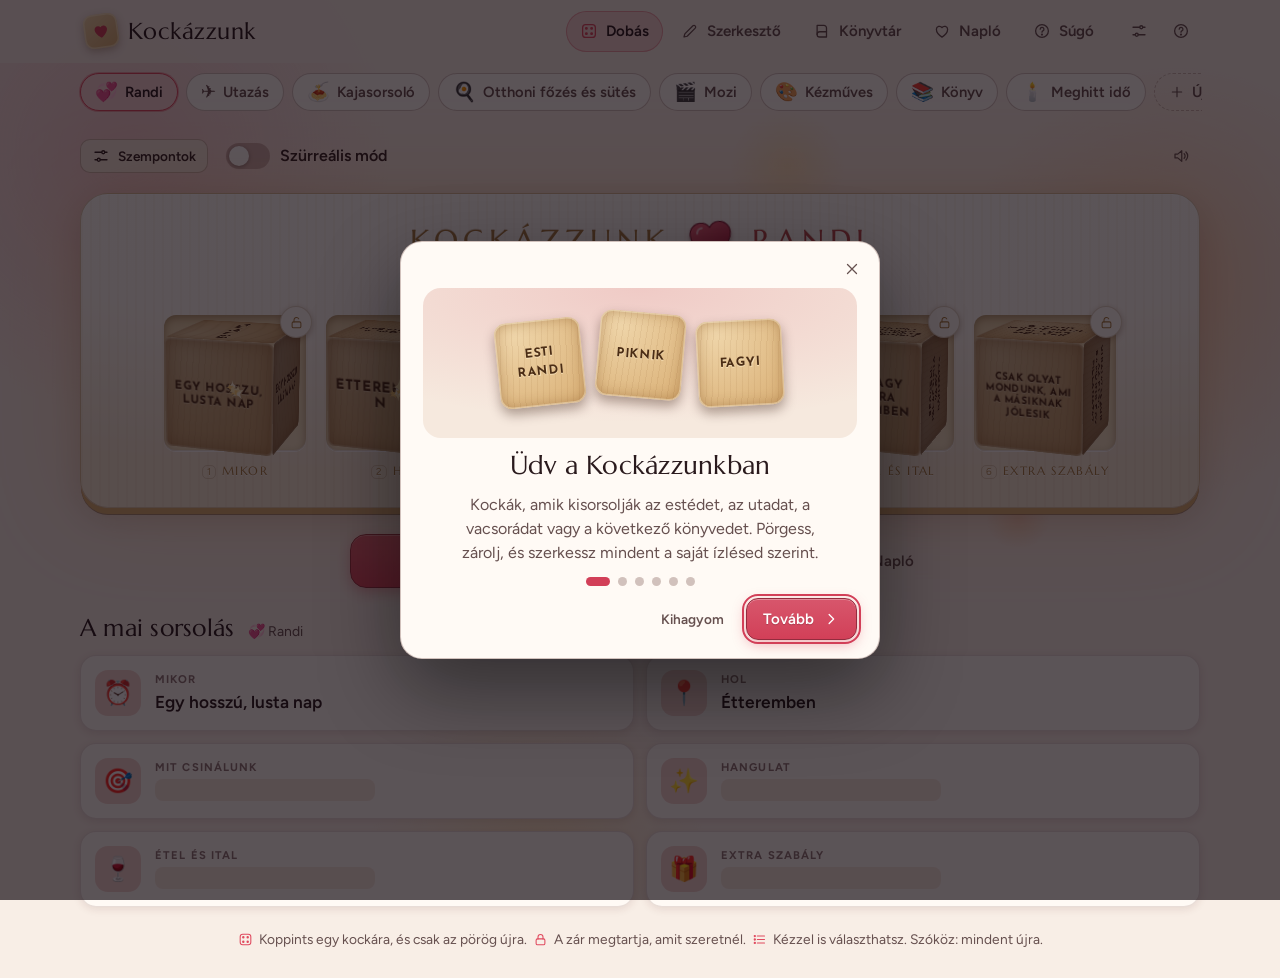
==== index.html @ f48d6354 "GitHub Pages: a gyökér index.html frissítése a v9 buildre Az ufmanitu.github.io/KockaLand/ oldal a g" ====
<!doctype html><html lang="hu"><head><meta charset="utf-8"><meta name="viewport" content="width=device-width,initial-scale=1,viewport-fit=cover"><style>:root{color-scheme:light;box-sizing:border-box;padding-top:env(safe-area-inset-top,0px);padding-bottom:env(safe-area-inset-bottom,0px)}html{scroll-padding-top:env(safe-area-inset-top,0px)}body{margin:0;padding:0;font:14px -apple-system,BlinkMacSystemFont,sans-serif;background:#fff;color:#000}img{max-width:100%}[hidden]:not([hidden=until-found i]){display:none!important}</style></head><body>
<title>Kockázzunk</title>
<meta name="claude:viewport-fit-sides" content="cover">
<link rel="preconnect" href="https://fonts.googleapis.com">
<link rel="preconnect" href="https://fonts.gstatic.com" crossorigin>
<link rel="stylesheet" href="https://fonts.googleapis.com/css2?family=Figtree:wght@400;500;600;700&family=Josefin+Sans:wght@500;600;700&family=Marcellus&display=swap">
<style>
/* Elrendezés: fejléc + fő nézet (közép, max 1120px) + telefonon alsó fül-sáv. Hangulat: gyertyafényes esti asztal, krém fatábla, fa kockák. */
:root {
  --bg: #f8eee6; --bg2: #f1e2d7; --surface: #fffaf5; --surface2: #f6e9de; --raise: #ffffff;
  --line: rgba(90, 45, 40, .14); --line2: rgba(90, 45, 40, .28);
  --fg: #2a1a1d; --fg2: #66504f; --fg3: #8f7776;
  --heart: #d23f58; --on-accent: #ffffff;
  --board: #fffcf6; --board2: #f4e8d4; --boardink: #a67c40; --boardline: rgba(120, 80, 30, .24);
  --wood1: #efd5a9; --wood2: #d8ad72; --woodink: #4b2d15;
  --glow: rgba(255, 176, 96, .30);
  --bokeh1: rgba(255, 170, 120, .34); --bokeh2: rgba(236, 110, 140, .26); --bokeh3: rgba(255, 214, 140, .38);
  --shadow: 0 10px 30px rgba(90, 35, 35, .16); --shadow-s: 0 2px 8px rgba(90, 35, 35, .12);
  --ok: #2c8a58; --warn: #a96d14; --danger: #c52f48;
  --f-ui: 'Figtree', system-ui, -apple-system, 'Segoe UI', Roboto, 'Helvetica Neue', sans-serif;
  --f-display: 'Marcellus', 'Palatino Linotype', 'Book Antiqua', Georgia, serif;
  --f-cube: 'Josefin Sans', 'Trebuchet MS', 'Gill Sans', sans-serif;
  --tc: var(--heart);
  --gut: max(16px, env(safe-area-inset-left, 0px));
}
@media (prefers-color-scheme: dark) {
  :root:not([data-theme="light"]) {
    --bg: #150e14; --bg2: #1d121b; --surface: #251925; --surface2: #2f202e; --raise: #38283a;
    --line: rgba(255, 225, 205, .11); --line2: rgba(255, 225, 205, .24);
    --fg: #f8ede5; --fg2: #cfbab3; --fg3: #927d7c;
    --heart: #ee647c;
    --board: #f4e9d6; --board2: #e6d4b4; --boardink: #9d7238; --boardline: rgba(110, 70, 20, .3);
    --glow: rgba(255, 170, 90, .26);
    --bokeh1: rgba(255, 150, 90, .20); --bokeh2: rgba(220, 70, 120, .22); --bokeh3: rgba(255, 200, 120, .16);
    --shadow: 0 14px 36px rgba(0, 0, 0, .5); --shadow-s: 0 2px 10px rgba(0, 0, 0, .4);
    --ok: #52c488; --warn: #e3a550; --danger: #ff6b82;
    color-scheme: dark;
  }
}
:root[data-theme="dark"] {
  --bg: #150e14; --bg2: #1d121b; --surface: #251925; --surface2: #2f202e; --raise: #38283a;
  --line: rgba(255, 225, 205, .11); --line2: rgba(255, 225, 205, .24);
  --fg: #f8ede5; --fg2: #cfbab3; --fg3: #927d7c;
  --heart: #ee647c;
  --board: #f4e9d6; --board2: #e6d4b4; --boardink: #9d7238; --boardline: rgba(110, 70, 20, .3);
  --glow: rgba(255, 170, 90, .26);
  --bokeh1: rgba(255, 150, 90, .20); --bokeh2: rgba(220, 70, 120, .22); --bokeh3: rgba(255, 200, 120, .16);
  --shadow: 0 14px 36px rgba(0, 0, 0, .5); --shadow-s: 0 2px 10px rgba(0, 0, 0, .4);
  --ok: #52c488; --warn: #e3a550; --danger: #ff6b82;
  color-scheme: dark;
}

* { box-sizing: border-box; }
html { -webkit-text-size-adjust: 100%; scroll-behavior: smooth; }
html.modal-open { overflow: hidden; }
body {
  background: var(--bg); color: var(--fg);
  font: 400 1rem/1.5 var(--f-ui);
  min-height: 100%; overflow-x: hidden;
  -webkit-tap-highlight-color: transparent;
}
body::before { content: ""; position: fixed; inset: 0 0 auto; height: env(safe-area-inset-top, 0px); z-index: 40; background: var(--bg); }
h1, h2, h3, h4 { font-family: var(--f-display); font-weight: 400; margin: 0; line-height: 1.2; text-wrap: balance; letter-spacing: .01em; }
p { margin: 0; }
button { font: inherit; color: inherit; }
a { color: var(--tc); }
:focus-visible { outline: 2px solid var(--tc); outline-offset: 2px; border-radius: 6px; }
.muted { color: var(--fg2); }
.small { font-size: .875rem; }
.sr-only { position: absolute; width: 1px; height: 1px; overflow: hidden; clip: rect(0 0 0 0); white-space: nowrap; }
.ic { display: inline-flex; flex: none; line-height: 0; }

/* ---------- háttér: bokeh gyertyafény (statikus: nincs blur, nincs animáció, egyszer rajzolódik) ---------- */
#bg { position: fixed; inset: 0; z-index: 0; pointer-events: none; overflow: hidden; contain: strict; }
#bg i { position: absolute; border-radius: 50%; }
#bg i:nth-child(1) { width: 44vmax; height: 44vmax; left: -12vmax; top: -10vmax; background: radial-gradient(circle, var(--bokeh2), transparent 66%); }
#bg i:nth-child(2) { width: 36vmax; height: 36vmax; right: -10vmax; top: 4vmax; background: radial-gradient(circle, var(--bokeh1), transparent 66%); }
#bg i:nth-child(3) { width: 28vmax; height: 28vmax; left: 28%; bottom: -10vmax; background: radial-gradient(circle, var(--bokeh3), transparent 66%); }
#bg i:nth-child(4) { width: 7vmax; height: 7vmax; left: 12%; top: 38%; background: radial-gradient(circle, var(--bokeh3), transparent 70%); }
#bg i:nth-child(5) { width: 5vmax; height: 5vmax; right: 18%; top: 54%; background: radial-gradient(circle, var(--bokeh1), transparent 70%); }
#bg i:nth-child(6) { width: 9vmax; height: 9vmax; right: 34%; top: 12%; background: radial-gradient(circle, var(--bokeh3), transparent 70%); }
#bg i:nth-child(7) { width: 6vmax; height: 6vmax; left: 52%; top: 66%; background: radial-gradient(circle, var(--bokeh2), transparent 70%); }
.lite #bg { display: none; }

#app { position: relative; z-index: 1; padding-left: var(--gut); padding-right: max(16px, env(safe-area-inset-right, 0px)); padding-block: 0 28px; min-height: 100vh; }
#app > * { max-width: 1120px; margin-inline: auto; width: 100%; }

/* ---------- fejléc + navigáció ---------- */
#top { position: sticky; top: env(safe-area-inset-top, 0px); z-index: 30; display: flex; align-items: center; gap: 12px; padding-block: 10px; }
#top::before { content: ""; position: absolute; z-index: -1; top: 0; bottom: 0; left: calc(50% - 50vw); right: calc(50% - 50vw); background: color-mix(in srgb, var(--bg) 90%, transparent); border-bottom: 1px solid transparent; }
.brand { display: flex; align-items: center; gap: 10px; text-decoration: none; color: var(--fg); border: 0; background: none; padding: 4px; cursor: pointer; border-radius: 12px; }
.brand-mark { width: 34px; height: 34px; border-radius: 9px; background: linear-gradient(145deg, var(--wood1), var(--wood2)); box-shadow: inset 0 0 0 1.5px rgba(255, 245, 220, .5), 0 3px 8px rgba(80, 40, 10, .3); display: grid; place-items: center; color: var(--heart); transform: rotate(-8deg); transition: transform .3s; }
.brand:hover .brand-mark { transform: rotate(6deg) scale(1.06); }
.brand-name { font-family: var(--f-display); font-size: 1.45rem; letter-spacing: .02em; }
.nav { display: flex; gap: 4px; margin-left: auto; }
.nav a { display: inline-flex; align-items: center; gap: 8px; padding: 9px 14px; border-radius: 999px; text-decoration: none; color: var(--fg2); font-weight: 600; font-size: .94rem; transition: background .2s, color .2s; }
.nav a:hover { background: var(--surface2); color: var(--fg); }
.nav a[aria-current="page"] { background: color-mix(in srgb, var(--tc) 16%, transparent); color: var(--fg); box-shadow: inset 0 0 0 1px color-mix(in srgb, var(--tc) 40%, transparent); }
.nav a[aria-current="page"] .ic { color: var(--tc); }
#top .tools { display: flex; gap: 4px; }
#tabs { display: none; }

@media (max-width: 800px) {
  .nav { display: none; }
  #top { justify-content: space-between; }
  #top .tools { margin-left: auto; }
  #tabs { display: flex; position: fixed; left: 0; right: 0; bottom: 0; z-index: 30; padding: 6px max(8px, env(safe-area-inset-right, 0px)) calc(6px + env(safe-area-inset-bottom, 0px)) max(8px, env(safe-area-inset-left, 0px)); background: color-mix(in srgb, var(--surface) 97%, transparent); border-top: 1px solid var(--line); max-width: none; justify-content: space-around; }
  #tabs a { display: flex; flex-direction: column; align-items: center; gap: 2px; flex: 1; padding: 6px 2px; border-radius: 12px; text-decoration: none; color: var(--fg2); font-size: .7rem; font-weight: 600; min-width: 0; }
  #tabs a[aria-current="page"] { color: var(--fg); background: color-mix(in srgb, var(--tc) 14%, transparent); }
  #tabs a[aria-current="page"] .ic { color: var(--tc); }
  #app { padding-bottom: 96px; }
}
@media (max-width: 420px) { .brand-name { font-size: 1.25rem; } }

/* ---------- gombok ---------- */
.btn { display: inline-flex; align-items: center; justify-content: center; gap: 8px; min-height: 42px; padding: 9px 16px; border-radius: 12px; border: 1px solid var(--line2); background: var(--surface2); color: var(--fg); font-weight: 600; font-size: .94rem; cursor: pointer; transition: transform .15s, box-shadow .2s, background .2s, border-color .2s; text-decoration: none; }
.btn:hover { background: var(--raise); transform: translateY(-1px); box-shadow: var(--shadow-s); }
.btn:active { transform: translateY(0) scale(.98); }
.btn[disabled] { opacity: .45; pointer-events: none; }
.btn.primary { background: linear-gradient(180deg, color-mix(in srgb, var(--tc) 88%, #fff), var(--tc)); border-color: color-mix(in srgb, var(--tc) 70%, #000); color: var(--on-accent); box-shadow: 0 4px 14px color-mix(in srgb, var(--tc) 40%, transparent), inset 0 1px 0 rgba(255, 255, 255, .3); text-shadow: 0 1px 1px rgba(0, 0, 0, .18); }
.btn.primary:hover { box-shadow: 0 6px 20px color-mix(in srgb, var(--tc) 50%, transparent), inset 0 1px 0 rgba(255, 255, 255, .3); background: linear-gradient(180deg, color-mix(in srgb, var(--tc) 80%, #fff), color-mix(in srgb, var(--tc) 92%, #000)); }
.btn.ghost { background: transparent; border-color: transparent; color: var(--fg2); }
.btn.ghost:hover { background: var(--surface2); color: var(--fg); box-shadow: none; }
.btn.danger { color: var(--danger); border-color: color-mix(in srgb, var(--danger) 45%, transparent); background: transparent; }
.btn.danger:hover { background: color-mix(in srgb, var(--danger) 12%, transparent); }
.btn.danger.solid { background: var(--danger); color: #fff; border-color: transparent; }
.btn.sm { min-height: 34px; padding: 5px 11px; font-size: .85rem; border-radius: 10px; }
.btn.lg { min-height: 54px; padding: 12px 30px; font-size: 1.1rem; border-radius: 16px; }
.ibtn { display: inline-grid; place-items: center; width: 38px; height: 38px; flex: none; border-radius: 12px; border: 1px solid transparent; background: transparent; color: var(--fg2); cursor: pointer; transition: background .2s, color .2s, transform .15s; }
.ibtn:hover { background: var(--surface2); color: var(--fg); }
.ibtn:active { transform: scale(.92); }
.ibtn.on { color: var(--tc); background: color-mix(in srgb, var(--tc) 14%, transparent); }
.ibtn.sm { width: 32px; height: 32px; border-radius: 10px; }
.ibtn.danger:hover { color: var(--danger); background: color-mix(in srgb, var(--danger) 12%, transparent); }
.ibtn[disabled] { opacity: .3; pointer-events: none; }

/* ---------- űrlap ---------- */
input[type=text], input[type=search], input[type=number], input[type=url], select, textarea {
  width: 100%; min-height: 42px; padding: 9px 12px; border-radius: 10px; border: 1px solid var(--line2); background: var(--surface); color: var(--fg);
  font: inherit; font-size: .96rem; transition: border-color .2s, box-shadow .2s;
}
textarea { min-height: 90px; resize: vertical; line-height: 1.45; }
input::placeholder, textarea::placeholder { color: var(--fg3); }
input:focus, select:focus, textarea:focus { outline: none; border-color: var(--tc); box-shadow: 0 0 0 3px color-mix(in srgb, var(--tc) 24%, transparent); }
select { appearance: none; background-image: linear-gradient(45deg, transparent 50%, var(--fg2) 50%), linear-gradient(135deg, var(--fg2) 50%, transparent 50%); background-position: calc(100% - 18px) 52%, calc(100% - 13px) 52%; background-size: 5px 5px; background-repeat: no-repeat; padding-right: 34px; }
.field { display: flex; flex-direction: column; gap: 6px; min-width: 0; }
.field > label, .lbl { font-size: .8rem; font-weight: 700; color: var(--fg2); letter-spacing: .04em; text-transform: uppercase; }
.field .hint { font-size: .8rem; color: var(--fg3); }
.fields { display: grid; grid-template-columns: repeat(auto-fit, minmax(190px, 1fr)); gap: 14px; }
.codebox { font-family: ui-monospace, 'SF Mono', Menlo, Consolas, monospace; font-size: .8rem; line-height: 1.5; word-break: break-all; }
input[type=range] { width: 100%; accent-color: var(--tc); min-height: 28px; }
input[type=checkbox], input[type=radio] { accent-color: var(--tc); width: 18px; height: 18px; }

.switch { display: inline-flex; align-items: center; gap: 10px; cursor: pointer; font-weight: 600; user-select: none; }
.switch input { position: absolute; opacity: 0; width: 1px; height: 1px; }
.switch .tr { position: relative; width: 44px; height: 26px; border-radius: 999px; background: var(--line2); transition: background .25s; flex: none; }
.switch .tr::after { content: ""; position: absolute; left: 3px; top: 3px; width: 20px; height: 20px; border-radius: 50%; background: #fff; box-shadow: 0 1px 4px rgba(0, 0, 0, .35); transition: transform .25s cubic-bezier(.3, 1.4, .5, 1); }
.switch input:checked + .tr { background: var(--tc); }
.switch input:checked + .tr::after { transform: translateX(18px); }
.switch input:focus-visible + .tr { outline: 2px solid var(--tc); outline-offset: 2px; }

.chip { display: inline-flex; align-items: center; gap: 7px; min-height: 38px; padding: 6px 14px; border-radius: 999px; border: 1px solid var(--line2); background: var(--surface); color: var(--fg2); font-weight: 600; font-size: .92rem; cursor: pointer; white-space: nowrap; transition: all .2s; }
.chip:hover { color: var(--fg); background: var(--raise); }
.chip.on { background: color-mix(in srgb, var(--tc) 18%, var(--surface)); color: var(--fg); border-color: var(--tc); box-shadow: 0 0 0 1px color-mix(in srgb, var(--tc) 40%, transparent); }
.pill { display: inline-flex; align-items: center; gap: 5px; padding: 2px 9px; border-radius: 999px; font-size: .74rem; font-weight: 700; background: var(--surface2); color: var(--fg2); letter-spacing: .02em; border: 1px solid var(--line); }

.panel { background: var(--surface); border: 1px solid var(--line); border-radius: 18px; padding: 18px; box-shadow: var(--shadow-s); }
.row { display: flex; align-items: center; gap: 10px; }
.row.wrap { flex-wrap: wrap; }
.grow { flex: 1; min-width: 0; }
.spacer { flex: 1; }

/* ---------- modal ---------- */
.modal-back { position: fixed; inset: 0; z-index: 100; display: grid; place-items: center; padding: max(16px, env(safe-area-inset-top, 0px)) var(--gut) max(16px, env(safe-area-inset-bottom, 0px)); background: rgba(14, 5, 12, .68); animation: fadein .18s ease both; }
.modal-back.out { animation: fadeout .17s ease both; }
.modal { width: 100%; max-width: 560px; max-height: min(90vh, 900px); display: flex; flex-direction: column; background: var(--surface); color: var(--fg); border: 1px solid var(--line2); border-radius: 22px; box-shadow: 0 30px 80px rgba(0, 0, 0, .45); animation: popin .24s cubic-bezier(.2, 1.1, .4, 1) both; overflow: hidden; }
.modal.small { max-width: 420px; }
.modal.wide { max-width: 860px; }
.modal-back.out .modal { animation: popout .17s ease both; }
.modal-head { display: flex; align-items: center; gap: 10px; padding: 16px 16px 6px 22px; }
.modal-head h2 { flex: 1; font-size: 1.4rem; }
.modal-body { padding: 8px 22px 18px; overflow: auto; display: flex; flex-direction: column; gap: 14px; overscroll-behavior: contain; }
.modal-foot { display: flex; justify-content: flex-end; flex-wrap: wrap; gap: 10px; padding: 12px 22px 16px; border-top: 1px solid var(--line); background: var(--surface); }
.ask-text { color: var(--fg2); }
@keyframes fadein { from { opacity: 0; } }
@keyframes fadeout { to { opacity: 0; } }
@keyframes popin { from { opacity: 0; transform: translateY(14px) scale(.96); } }
@keyframes popout { to { opacity: 0; transform: translateY(8px) scale(.97); } }
@media (max-width: 560px) {
  .modal-back { place-items: end center; padding: 0; }
  .modal, .modal.small, .modal.wide { max-width: none; border-radius: 22px 22px 0 0; max-height: 92vh; padding-bottom: env(safe-area-inset-bottom, 0px); animation-name: sheetin; }
  .modal-back.out .modal { animation-name: sheetout; }
  .modal-head h2 { font-size: 1.25rem; }
}
@keyframes sheetin { from { transform: translateY(40px); opacity: 0; } }
@keyframes sheetout { to { transform: translateY(30px); opacity: 0; } }

/* ---------- toast ---------- */
#toasts { position: fixed; left: 50%; bottom: calc(24px + env(safe-area-inset-bottom, 0px)); transform: translateX(-50%); z-index: 120; display: flex; flex-direction: column; align-items: center; gap: 8px; width: min(92vw, 460px); pointer-events: none; }
.toast { background: var(--fg); color: var(--bg); padding: 10px 18px; border-radius: 14px; font-weight: 600; font-size: .92rem; box-shadow: var(--shadow); animation: toastin .3s cubic-bezier(.2, 1.2, .4, 1) both; text-align: center; }
.toast.out { animation: toastout .25s ease both; }
@keyframes toastin { from { opacity: 0; transform: translateY(14px) scale(.95); } }
@keyframes toastout { to { opacity: 0; transform: translateY(8px); } }
@media (max-width: 800px) { #toasts { bottom: calc(84px + env(safe-area-inset-bottom, 0px)); } }

#fx { position: fixed; inset: 0; width: 100%; height: 100%; z-index: 90; pointer-events: none; }

/* ---------- nézetváltás ---------- */
.view-in { animation: viewin .4s cubic-bezier(.2, .9, .3, 1) both; }
@keyframes viewin { from { opacity: 0; transform: translateY(12px); } }
.page-title { display: flex; flex-wrap: wrap; align-items: end; gap: 6px 16px; margin: 10px 0 18px; }
.page-title h1 { font-size: clamp(1.7rem, 4.5vw, 2.4rem); }
.page-title p { color: var(--fg2); max-width: 60ch; }

@media (prefers-reduced-motion: reduce) {
  *, *::before, *::after { animation-duration: .001ms !important; animation-iteration-count: 1 !important; transition-duration: .001ms !important; scroll-behavior: auto !important; }
}
.no-motion *, .no-motion *::before, .no-motion *::after { animation-duration: .001ms !important; animation-iteration-count: 1 !important; transition-duration: .001ms !important; }
/* Kímélő mód: gyengébb gépen is sima. Nincs háttér-izzás, nincs belépő animáció, nincsenek nagy árnyékok. */
.lite .view-in, .lite .slot, .lite .rrow, .lite .toast { animation: none !important; }
.lite .board { box-shadow: 0 1px 0 rgba(255, 255, 255, .9) inset, 0 6px 0 -1px var(--wood2); }
.lite .btn, .lite .chip, .lite .ibtn { transition: none; }
.lite .btn:hover { transform: none; box-shadow: none; }
.lite .modal { box-shadow: none; }


/* ===== Dobás nézet ===== */
.play { display: flex; flex-direction: column; gap: 18px; padding-top: 6px; }

.themebar { display: flex; gap: 8px; overflow-x: auto; padding: 4px 2px 8px; margin-inline: -2px; scrollbar-width: none; -webkit-overflow-scrolling: touch; }
.themebar::-webkit-scrollbar { display: none; }
.theme-chip .ce { font-size: 1.15rem; line-height: 1; }
.theme-chip.on { background: color-mix(in srgb, var(--tc) 22%, var(--surface)); border-color: var(--tc); }
.add-chip { border-style: dashed; background: transparent; }

.toolbar { display: flex; flex-wrap: wrap; align-items: center; gap: 10px 18px; }
.chaos { display: flex; align-items: center; gap: 10px; width: 180px; animation: fadein .3s both; }
.chaos[hidden] { display: none; }

/* ---------- a tábla ---------- */
.board {
  --s: clamp(100px, 10.5vw, 124px); --c: calc(var(--s) * .86);
  position: relative; padding: 24px 16px 28px; border-radius: 28px;
  background: radial-gradient(120% 90% at 50% 0%, #fffdf8, var(--board) 52%, var(--board2));
  border: 1px solid rgba(160, 110, 50, .38);
  box-shadow: 0 1px 0 rgba(255, 255, 255, .95) inset, 0 7px 0 -1px var(--wood2), 0 8px 0 -1px rgba(90, 50, 10, .45), var(--shadow), 0 0 90px var(--glow);
  margin-bottom: 8px;
}
.board::after { content: ""; position: absolute; inset: 0; border-radius: inherit; pointer-events: none; background: repeating-linear-gradient(90deg, rgba(150, 100, 40, .035) 0 2px, transparent 2px 9px); }
.board-title { display: flex; align-items: center; justify-content: center; flex-wrap: wrap; gap: 4px 16px; text-align: center; font-family: var(--f-display); text-transform: uppercase; letter-spacing: .2em; font-size: clamp(1.05rem, 3.6vw, 1.85rem); color: var(--boardink); text-shadow: 0 1px 0 rgba(255, 255, 255, .85), 0 -1px 0 rgba(120, 80, 30, .25); }
.bt-theme { color: color-mix(in srgb, var(--tc) 68%, #6a4a20); }
.board-desc { text-align: center; margin: 8px auto 4px; max-width: 56ch; font-size: .88rem; letter-spacing: .03em; color: var(--boardink); text-shadow: 0 1px 0 rgba(255, 255, 255, .7); }
.heart-piece { border: 0; background: none; padding: 2px; cursor: pointer; filter: drop-shadow(0 3px 2px rgba(80, 20, 20, .4)); transform: rotate(-6deg); transition: transform .25s cubic-bezier(.3, 1.6, .5, 1); line-height: 0; }
.heart-piece:hover { transform: rotate(5deg) scale(1.14); }

.slots { display: flex; flex-wrap: wrap; justify-content: center; gap: 26px 12px; margin-top: 22px; position: relative; z-index: 1; }
.slot { position: relative; width: calc(var(--s) + 26px); display: flex; flex-direction: column; align-items: center; gap: 12px; animation: slotin .55s cubic-bezier(.2, 1.2, .4, 1) both; animation-delay: calc(var(--i) * 55ms); }
@keyframes slotin { from { opacity: 0; transform: translateY(-28px) scale(.9); } }

.stage { position: relative; width: calc(var(--s) + 18px); height: calc(var(--s) + 12px); display: grid; place-items: center; perspective: 760px; cursor: pointer; border-radius: 12px; -webkit-user-select: none; user-select: none; }
.stage::before { content: ""; position: absolute; inset: 0; border-radius: 12px; background: linear-gradient(160deg, #e6d1a8, #f3e5c6); box-shadow: inset 0 3px 9px rgba(90, 55, 15, .42), inset 0 -1px 0 rgba(255, 255, 255, .75), 0 1px 0 rgba(255, 255, 255, .85); transition: box-shadow .3s; }
.slot.locked .stage::before { box-shadow: inset 0 3px 9px rgba(90, 55, 15, .42), 0 0 0 2px #e0a62f, 0 0 24px rgba(255, 186, 60, .65); }
.cshadow { position: absolute; left: 12%; bottom: 7px; width: 76%; height: 14px; background: radial-gradient(ellipse at center, rgba(60, 30, 5, .6), transparent 70%); opacity: .6; pointer-events: none; }
.toss { position: relative; width: var(--c); height: var(--c); transform-style: preserve-3d; transition: transform .22s; }
.stage:hover .toss { transform: translateY(-3px); }
.stage:active .toss { transform: translateY(1px) scale(.97); }
.tilt { width: 100%; height: 100%; transform-style: preserve-3d; transform: rotateX(-14deg) rotateY(-18deg); }
.cube { position: relative; width: 100%; height: 100%; transform-style: preserve-3d; transform: rotateX(0deg) rotateY(0deg); will-change: transform; }
.face { position: absolute; inset: 0; display: grid; place-items: center; padding: calc(var(--c) * .08); border-radius: calc(var(--c) * .06); backface-visibility: hidden; -webkit-backface-visibility: hidden;
  background: repeating-linear-gradient(94deg, rgba(120, 70, 20, .08) 0 1px, transparent 1px 6px), radial-gradient(120% 120% at 25% 15%, var(--wood1), var(--wood2));
  box-shadow: inset 0 0 0 1.5px rgba(255, 246, 220, .4), inset 0 0 calc(var(--c) * .16) rgba(110, 60, 15, .38); }
.face::after { content: ""; position: absolute; inset: 0; border-radius: inherit; background: #2a1406; opacity: var(--dk, 0); transition: opacity var(--dur, 0ms) ease-out; pointer-events: none; }
.fc0 { transform: translateZ(calc(var(--c) / 2)); }
.fc1 { transform: rotateY(180deg) translateZ(calc(var(--c) / 2)); }
.fc2 { transform: rotateY(90deg) translateZ(calc(var(--c) / 2)); }
.fc3 { transform: rotateY(-90deg) translateZ(calc(var(--c) / 2)); }
.fc4 { transform: rotateX(90deg) translateZ(calc(var(--c) / 2)); }
.fc5 { transform: rotateX(-90deg) translateZ(calc(var(--c) / 2)); }
.ft { display: -webkit-box; -webkit-box-orient: vertical; -webkit-line-clamp: 6; overflow: hidden; max-width: 100%; text-align: center; font-family: var(--f-cube); font-weight: 700; text-transform: uppercase; letter-spacing: .045em; line-height: 1.16; color: var(--woodink); text-shadow: 0 1px 0 rgba(255, 238, 205, .65), 0 -1px 0 rgba(70, 35, 10, .2); overflow-wrap: anywhere; hyphens: auto; -webkit-hyphens: auto; }
.f1 { font-size: max(12.5px, calc(var(--c) * .15)); }
.f2 { font-size: max(10.5px, calc(var(--c) * .125)); }
.f3 { font-size: max(9px, calc(var(--c) * .106)); }
.f4 { font-size: max(8.2px, calc(var(--c) * .092)); }
.f5 { font-size: max(7.6px, calc(var(--c) * .082)); letter-spacing: .02em; }

.lockbtn { position: absolute; top: -9px; right: -2px; width: 32px; height: 32px; border-radius: 50%; display: grid; place-items: center; cursor: pointer; border: 1px solid var(--boardline); background: var(--board); color: var(--boardink); box-shadow: 0 2px 6px rgba(80, 40, 10, .3); transition: background .2s, color .2s, transform .2s; z-index: 3; }
.lockbtn::after { content: ""; position: absolute; inset: -6px; }
.lockbtn:hover { transform: scale(1.1); color: var(--woodink); }
.slot.locked .lockbtn { background: #e0a62f; color: #3d2208; border-color: #b9821a; box-shadow: 0 0 14px rgba(255, 186, 60, .8), 0 2px 6px rgba(80, 40, 10, .3); }
.sflag { position: absolute; top: -9px; left: -2px; width: 26px; height: 26px; border-radius: 50%; display: grid; place-items: center; z-index: 3; box-shadow: 0 2px 6px rgba(80, 40, 10, .3); animation: popin .3s both; }
.sflag[hidden] { display: none; }
.sflag.s { background: #8d5fd6; color: #fff; }
.sflag.c { background: #e8a23c; color: #3d2208; }
.slot-label { display: flex; align-items: baseline; justify-content: center; gap: 6px; max-width: 100%; text-align: center; font-family: var(--f-display); text-transform: uppercase; letter-spacing: .11em; font-size: .78rem; line-height: 1.25; color: var(--boardink); text-shadow: 0 1px 0 rgba(255, 255, 255, .8); }
.slot-label .num { flex: none; font-family: var(--f-ui); font-size: .62rem; letter-spacing: 0; padding: 0 4px; border: 1px solid var(--boardline); border-radius: 5px; opacity: .8; }
.empty-board { display: flex; flex-direction: column; align-items: center; gap: 12px; padding: 28px 12px; color: var(--boardink); text-align: center; }

/* ---------- gombsor + eredmények ---------- */
.rollbar { display: flex; flex-wrap: wrap; align-items: center; justify-content: center; gap: 14px 18px; }
.rollbar-sec { display: flex; flex-wrap: wrap; justify-content: center; gap: 8px; }
.roll-btn { min-width: 210px; }
.roll-btn .ic svg { transition: transform .5s cubic-bezier(.3, 1.4, .5, 1); }
.roll-btn:hover .ic svg { transform: rotate(180deg); }
.btn.faved { color: var(--tc); border-color: var(--tc); background: color-mix(in srgb, var(--tc) 14%, var(--surface2)); }
.btn.faved .ic svg { fill: currentColor; }

.result-head { display: flex; align-items: baseline; flex-wrap: wrap; gap: 4px 14px; margin: 8px 0 12px; }
.result-head h2 { font-size: 1.5rem; }
.rows { display: grid; grid-template-columns: repeat(auto-fill, minmax(min(100%, 420px), 1fr)); gap: 12px; }
.rrow { position: relative; display: grid; grid-template-columns: 46px minmax(0, 1fr) auto; gap: 4px 14px; align-items: start; padding: 14px; background: var(--surface); border: 1px solid var(--line); border-radius: 16px; box-shadow: var(--shadow-s); animation: rowin .5s cubic-bezier(.2, 1, .3, 1) both; animation-delay: calc(var(--i) * 45ms); transition: border-color .3s, box-shadow .3s; }
@keyframes rowin { from { opacity: 0; transform: translateY(12px); } }
.rrow.locked { border-color: color-mix(in srgb, #e0a62f 70%, transparent); box-shadow: var(--shadow-s), 0 0 0 1px color-mix(in srgb, #e0a62f 40%, transparent); }
.rrow.pop { animation: rpop .5s cubic-bezier(.2, 1.3, .4, 1); }
.rrow.pop::after { content: ""; position: absolute; inset: 0; border-radius: inherit; border: 2px solid var(--tc); pointer-events: none; animation: ring .6s ease-out both; }
@keyframes rpop { 0% { transform: scale(.97); } 55% { transform: scale(1.012); } 100% { transform: scale(1); } }
@keyframes ring { from { opacity: .75; transform: scale(1); } to { opacity: 0; transform: scale(1.03, 1.1); } }
.ricon { width: 46px; height: 46px; display: grid; place-items: center; font-size: 1.5rem; border-radius: 13px; background: color-mix(in srgb, var(--tc) 13%, var(--surface2)); }
.rmain { min-width: 0; display: flex; flex-direction: column; gap: 3px; padding-top: 1px; }
.rlabel { font-size: .7rem; font-weight: 700; letter-spacing: .1em; text-transform: uppercase; color: var(--fg3); }
.rtext { font-size: 1.08rem; font-weight: 600; line-height: 1.3; overflow-wrap: anywhere; min-height: 1.3em; }
.rmeta { display: flex; flex-wrap: wrap; align-items: center; gap: 6px 10px; font-size: .86rem; }
.rmeta:empty, .rflags:empty { display: none; }
.rflags { display: flex; flex-wrap: wrap; gap: 6px; margin-top: 2px; }
.flag { display: inline-flex; align-items: center; gap: 4px; padding: 2px 9px 2px 7px; border-radius: 999px; font-size: .74rem; font-weight: 700; }
.flag.s { background: color-mix(in srgb, #9b6bdb 20%, transparent); color: color-mix(in srgb, #8d5fd6 80%, var(--fg)); }
.flag.c { background: color-mix(in srgb, var(--warn) 18%, transparent); color: var(--warn); }
.ractions { display: flex; gap: 2px; margin: -4px -6px 0 0; }
@media (hover: hover) {
  .ractions .ibtn:not(.on) { opacity: 0; transition: opacity .2s; }
  .rrow:hover .ractions .ibtn, .rrow:focus-within .ractions .ibtn { opacity: 1; }
}
.rrow.rolling .rtext { width: min(72%, 220px); border-radius: 8px; color: transparent; background: var(--surface2); animation: skel .8s ease-in-out infinite alternate; }
@keyframes skel { from { opacity: .35; } to { opacity: 1; } }
.hint { display: flex; flex-wrap: wrap; justify-content: center; align-items: center; gap: 4px 6px; text-align: center; color: var(--fg2); font-size: .86rem; margin-top: 4px; }
.hint .ic { color: var(--tc); }

.picklist { display: flex; flex-direction: column; gap: 6px; }
.pickitem { display: flex; align-items: center; gap: 10px; width: 100%; text-align: left; padding: 11px 14px; border-radius: 12px; border: 1px solid var(--line); background: var(--surface2); cursor: pointer; font-weight: 500; transition: background .15s, border-color .15s; }
.pickitem:hover { background: var(--raise); border-color: var(--line2); }
.pickitem.cur { border-color: var(--tc); background: color-mix(in srgb, var(--tc) 14%, var(--surface2)); }
.pickitem .pt { flex: 1; min-width: 0; overflow-wrap: anywhere; }
.aspects { display: flex; flex-direction: column; gap: 8px; }
.asp { display: flex; width: 100%; padding: 10px 14px; border: 1px solid var(--line); border-radius: 12px; background: var(--surface2); }
.asp .asp-n { flex: 1; min-width: 0; }
.asp .ae { font-size: 1.15rem; }
.asp.dim { opacity: .55; }

@media (max-width: 800px) {
  .toolbar { gap: 8px 12px; }
  .toolbar .hide-sm { display: none; }
  .board { --s: clamp(76px, 20.5vw, 120px); padding: 20px 12px 24px; border-radius: 24px; }
  .slot { width: calc(var(--s) + 20px); }
  .stage { width: calc(var(--s) + 14px); height: calc(var(--s) + 8px); }
  .slots { gap: 22px 8px; }
  .slot-label { font-size: .68rem; letter-spacing: .08em; }
  .roll-btn { width: 100%; }
  .rrow { grid-template-columns: 42px minmax(0, 1fr) auto; padding: 12px; gap: 4px 12px; }
  .ricon { width: 42px; height: 42px; }
}


/* ===== Szerkesztő ===== */
.editor-grid { display: grid; grid-template-columns: 250px minmax(0, 1fr); gap: 22px; align-items: start; }
.ed-side { position: sticky; top: 78px; display: flex; flex-direction: column; gap: 8px; max-height: calc(100vh - 100px); overflow-y: auto; padding: 2px; }
.ed-theme { display: flex; align-items: center; gap: 12px; width: 100%; text-align: left; padding: 10px 12px; border-radius: 14px; border: 1px solid var(--line); background: var(--surface); cursor: pointer; transition: background .2s, border-color .2s, transform .15s; }
.ed-theme:hover { background: var(--raise); transform: translateX(2px); }
.ed-theme.on { border-color: var(--tc); background: color-mix(in srgb, var(--tc) 14%, var(--surface)); box-shadow: 0 0 0 1px color-mix(in srgb, var(--tc) 35%, transparent); }
.et-e { font-size: 1.5rem; line-height: 1; }
.et-t { display: flex; flex-direction: column; min-width: 0; }
.et-t b { font-weight: 700; overflow: hidden; text-overflow: ellipsis; white-space: nowrap; }
.et-t small { color: var(--fg3); font-size: .76rem; }
.side-new, .side-imp { justify-content: flex-start; }
.ed-main { display: flex; flex-direction: column; gap: 16px; min-width: 0; }

.theme-card { display: flex; flex-direction: column; gap: 14px; }
.tc-top { display: flex; align-items: end; gap: 14px; }
.icon-pick { width: 42px; height: 42px; flex: none; display: grid; place-items: center; font-size: 1.35rem; border-radius: 12px; border: 1px solid var(--line2); background: var(--surface2); cursor: pointer; transition: transform .15s, background .2s; line-height: 1; }
.icon-pick:hover { background: var(--raise); transform: scale(1.06); }
.icon-pick.big { width: 52px; height: 52px; font-size: 1.7rem; border-radius: 14px; }
.swatches { display: flex; flex-wrap: wrap; gap: 8px; align-items: center; }
.swatch { width: 30px; height: 30px; border-radius: 50%; border: 2px solid transparent; cursor: pointer; box-shadow: inset 0 0 0 2px rgba(255, 255, 255, .35), 0 1px 3px rgba(0, 0, 0, .3); transition: transform .15s; padding: 0; }
.swatch:hover { transform: scale(1.12); }
.swatch.on { border-color: var(--fg); transform: scale(1.1); }
.swatch-custom { width: 34px; height: 34px; padding: 0; border: 0; border-radius: 50%; background: none; cursor: pointer; min-height: 0; }
.tc-actions { display: flex; flex-wrap: wrap; align-items: center; gap: 8px; padding-top: 4px; border-top: 1px solid var(--line); margin-top: 2px; padding-top: 14px; }
.ibtn.off { opacity: .28; pointer-events: none; }

.ed-dice-head { display: flex; flex-wrap: wrap; align-items: baseline; gap: 6px 14px; margin-top: 6px; }
.ed-dice-head h2 { font-size: 1.5rem; }
.ed-dice-head .btn { align-self: center; }
.die-list { display: flex; flex-direction: column; gap: 12px; }
.die-card { padding: 12px 14px; display: flex; flex-direction: column; gap: 10px; transition: opacity .2s, border-color .2s; }
.die-card.open { border-color: color-mix(in srgb, var(--tc) 45%, var(--line)); }
.die-card.off { opacity: .6; }
.die-head { display: flex; align-items: center; gap: 8px; }
.die-head .dn { min-width: 0; }
.die-head input[type=text] { font-weight: 600; background: transparent; border-color: transparent; }
.die-head input[type=text]:hover { border-color: var(--line2); }
.die-head input[type=text]:focus { background: var(--surface); }
.cnt { min-width: 34px; justify-content: center; }
.switch.mini { gap: 0; }
.ibtn.tog.on { color: var(--tc); }
.die-peek { display: flex; flex-wrap: wrap; gap: 6px; text-align: left; background: none; border: 0; padding: 0 2px; cursor: pointer; }
.peek-o { padding: 3px 10px; border-radius: 999px; background: var(--surface2); font-size: .82rem; color: var(--fg2); max-width: 100%; overflow: hidden; text-overflow: ellipsis; white-space: nowrap; border: 1px solid var(--line); }
.peek-o.s { border-style: dashed; }
.peek-more { padding: 3px 4px; font-size: .82rem; color: var(--tc); font-weight: 600; }
.die-body { display: flex; flex-direction: column; gap: 12px; animation: fadein .25s both; }
.opts { display: flex; flex-direction: column; gap: 6px; max-height: 62vh; overflow-y: auto; padding: 2px 4px 2px 2px; margin-right: -4px; overscroll-behavior: contain; }
.orow { display: flex; flex-direction: column; gap: 8px; border-radius: 12px; }
.orow[hidden] { display: none; }
.orow.adv { background: var(--surface2); padding: 8px; border: 1px solid var(--line); }
.orow-main { display: flex; align-items: center; gap: 4px; }
.orow-main input { flex: 1; min-width: 0; min-height: 40px; }
.tagbtn { position: relative; }
.badge { position: absolute; top: 0; right: 0; min-width: 16px; height: 16px; padding: 0 4px; border-radius: 8px; background: var(--tc); color: #fff; font-size: .65rem; font-weight: 700; display: grid; place-items: center; line-height: 1; }
.adv-panel { display: flex; flex-direction: column; gap: 12px; animation: fadein .2s both; }
.adv-grid { display: grid; grid-template-columns: repeat(auto-fit, minmax(230px, 1fr)); gap: 12px; }
.tagpick { display: flex; flex-wrap: wrap; gap: 6px; align-items: center; }
.tagchip { padding: 3px 10px; border-radius: 999px; border: 1px solid var(--line2); background: var(--surface); color: var(--fg2); font-size: .8rem; cursor: pointer; }
.tagchip:hover { color: var(--fg); border-color: var(--tc); }
.addrow { display: flex; gap: 8px; }
.die-tools { display: flex; flex-wrap: wrap; align-items: center; gap: 8px 10px; }
.empty-note { padding: 8px 4px; }
.role-field { max-width: 420px; }
.bulk { min-height: 46vh; word-break: normal; }

.emoji-grid { display: grid; grid-template-columns: repeat(auto-fill, minmax(44px, 1fr)); gap: 6px; }
.emoji-btn { aspect-ratio: 1; font-size: 1.5rem; border-radius: 12px; border: 1px solid var(--line); background: var(--surface2); cursor: pointer; transition: transform .15s, background .2s; line-height: 1; }
.emoji-btn:hover { transform: scale(1.12); background: var(--raise); }
.nt-tabs { display: flex; flex-wrap: wrap; gap: 8px; }
.nt-pane, .nt-common { display: flex; flex-direction: column; gap: 14px; }
.toast.act { display: flex; align-items: center; gap: 14px; text-align: left; }
.toast-btn { background: none; border: 0; color: var(--bg); font-weight: 800; text-decoration: underline; cursor: pointer; padding: 4px; }

@media (max-width: 800px) {
  .editor-grid { grid-template-columns: minmax(0, 1fr); gap: 14px; }
  .ed-side { position: static; flex-direction: row; overflow-x: auto; max-height: none; padding-bottom: 6px; scrollbar-width: none; }
  .ed-side::-webkit-scrollbar { display: none; }
  .ed-theme { width: auto; flex: none; padding: 8px 12px; }
  .et-t small { display: none; }
  .side-new, .side-imp { flex: none; }
  .die-head { flex-wrap: wrap; }
  .die-head .dn { flex-basis: calc(100% - 110px); }
}


/* ===== Könyvespolc ===== */
.shelf-body { display: flex; flex-direction: column; gap: 16px; }
.shelf-stats { display: grid; grid-template-columns: repeat(auto-fit, minmax(120px, 1fr)); gap: 10px; }
.stat { display: flex; flex-direction: column; gap: 2px; padding: 12px 16px; border-radius: 16px; background: var(--surface); border: 1px solid var(--line); }
.stat b { font-family: var(--f-display); font-size: 1.9rem; font-weight: 400; line-height: 1.1; font-variant-numeric: tabular-nums; }
.stat span { color: var(--fg2); font-size: .82rem; }
.banner { display: flex; flex-wrap: wrap; align-items: center; gap: 10px 14px; padding: 12px 16px; background: color-mix(in srgb, var(--tc) 9%, var(--surface)); }
.banner .grow { flex: 1 1 260px; }
.shelf-tools { display: flex; flex-direction: column; gap: 10px; }
.shelf-tools select { width: auto; min-width: 150px; }
.search-wrap { min-width: 200px; }
.book-list { display: grid; grid-template-columns: repeat(auto-fill, minmax(min(100%, 330px), 1fr)); gap: 12px; }
.book { --hue: 20; display: grid; grid-template-columns: 10px minmax(0, 1fr) auto; gap: 14px; padding: 14px 14px 14px 0; background: var(--surface); border: 1px solid var(--line); border-radius: 14px; box-shadow: var(--shadow-s); overflow: hidden; animation: rowin .4s both; transition: transform .2s, box-shadow .2s; }
.book:hover { transform: translateY(-2px); box-shadow: var(--shadow); }
.spine { background: linear-gradient(180deg, hsl(var(--hue) 50% 52%), hsl(calc(var(--hue) + 20) 55% 38%)); border-radius: 0 3px 3px 0; box-shadow: inset -2px 0 3px rgba(0, 0, 0, .18); }
.bk-main { min-width: 0; display: flex; flex-direction: column; gap: 4px; }
.bk-main h3 { font-family: var(--f-ui); font-weight: 700; font-size: 1.02rem; line-height: 1.3; overflow-wrap: anywhere; }
.bk-author { color: var(--fg2); font-size: .9rem; }
.bk-tags { display: flex; flex-wrap: wrap; align-items: center; gap: 5px; margin-top: 2px; }
.pill.mood { background: color-mix(in srgb, var(--tc) 12%, var(--surface2)); }
.bk-pages { color: var(--fg3); font-size: .78rem; }
.bk-note { font-size: .84rem; color: var(--fg2); font-style: italic; margin-top: 2px; }
.bk-side { display: flex; flex-direction: column; align-items: flex-end; justify-content: space-between; gap: 8px; }
.st { padding: 3px 11px; border-radius: 999px; font-size: .74rem; font-weight: 700; border: 1px solid var(--line2); background: var(--surface2); cursor: pointer; color: var(--fg2); transition: transform .15s; }
.st:hover { transform: scale(1.06); }
.st-olvasom { background: color-mix(in srgb, var(--warn) 20%, transparent); color: var(--warn); border-color: color-mix(in srgb, var(--warn) 50%, transparent); }
.st-elolvastam { background: color-mix(in srgb, var(--ok) 18%, transparent); color: var(--ok); border-color: color-mix(in srgb, var(--ok) 45%, transparent); }
.empty-shelf { display: flex; flex-direction: column; align-items: center; gap: 10px; text-align: center; padding: 38px 20px; }
.empty-shelf .big { font-size: 3rem; line-height: 1; }
.more-wrap { display: flex; justify-content: center; }
.imp-preview { display: flex; flex-direction: column; gap: 8px; padding: 12px; border-radius: 12px; background: var(--surface2); border: 1px solid var(--line); min-height: 64px; }
.tbl-wrap { overflow-x: auto; }
.imp-table { width: 100%; border-collapse: collapse; font-size: .84rem; }
.imp-table th { text-align: left; font-size: .72rem; letter-spacing: .06em; text-transform: uppercase; color: var(--fg3); padding: 4px 10px 6px 0; }
.imp-table td { padding: 5px 10px 5px 0; border-top: 1px solid var(--line); white-space: nowrap; max-width: 260px; overflow: hidden; text-overflow: ellipsis; }
.imp-table tr.dup td { opacity: .45; text-decoration: line-through; }
.flag.wide { align-self: flex-start; border-radius: 10px; padding: 6px 10px; }
.switch.radio { font-weight: 500; }
.switch.radio input { position: static; opacity: 1; width: 18px; height: 18px; }
@media (max-width: 560px) {
  .book { grid-template-columns: 8px minmax(0, 1fr); }
  .bk-side { grid-column: 2; flex-direction: row; align-items: center; justify-content: space-between; }
  .shelf-tools select { flex: 1; }
}

/* ===== Könyvtár (v2): polcok, gerincek, húzás ===== */
:root { --lh: 214px; }
.lb-tabs { margin: -6px 0 14px; }
.lb-shelves { display: grid; grid-template-columns: repeat(auto-fill, minmax(min(100%, 500px), 1fr)); gap: 22px 20px; align-items: start; }
.lb-case { min-width: 0; }
.lb-case.wide { grid-column: 1 / -1; }
.chip.sm { min-height: 30px; padding: 3px 11px; font-size: .82rem; gap: 5px; }
.lb { display: flex; flex-direction: column; gap: 14px; }
.lb-bar { display: flex; flex-direction: column; gap: 10px; }
.lb-count { white-space: nowrap; }
.btn.on { background: color-mix(in srgb, var(--tc) 18%, var(--surface)); border-color: var(--tc); }
.lb-hint { margin: -2px 0 2px; max-width: 78ch; }
.lb-picked { display: flex; align-items: center; flex-wrap: wrap; gap: 8px 12px; padding: 10px 14px; border-radius: 14px; background: color-mix(in srgb, var(--heart) 10%, var(--surface)); border: 1px solid color-mix(in srgb, var(--heart) 30%, var(--line)); }
.lb-picked .ic { color: var(--heart); }
.lb-picked .grow { flex: 1 1 220px; min-width: 0; }

/* könyvszekrény */
.lb-case { --w1: #b0794a; --w2: #84522d; --w3: #5b3820; --back: #2f1e15; display: flex; flex-direction: column; gap: 6px; }
.lb-head { display: flex; align-items: center; flex-wrap: wrap; gap: 4px 12px; padding: 0 4px; }
.lb-head h2 { font-size: 1.3rem; }
.lb-name { font-family: var(--f-display); font-size: 1.15rem; max-width: 100%; width: min(320px, 100%); padding: 5px 10px; }
.lb-frame { padding: 12px 12px 10px; border-radius: 12px 12px 6px 6px; background: linear-gradient(90deg, var(--w2), var(--w1) 3%, var(--w2) 5%, var(--w2) 95%, var(--w1) 97%, var(--w2)); box-shadow: var(--shadow), inset 0 1px 0 rgba(255, 235, 200, .35); }
.lb-row {
  display: flex; flex-wrap: wrap; align-content: flex-start; min-height: var(--lh); padding: 0 8px; position: relative;
  background:
    repeating-linear-gradient(to bottom, transparent 0, transparent calc(var(--lh) - 14px), var(--w1) calc(var(--lh) - 14px), var(--w2) calc(var(--lh) - 12px), var(--w3) calc(var(--lh) - 3px), #2b180c calc(var(--lh) - 3px), #2b180c var(--lh)),
    repeating-linear-gradient(90deg, rgba(255, 255, 255, .025) 0 2px, transparent 2px 9px),
    var(--back);
  box-shadow: inset 0 10px 14px -6px rgba(0, 0, 0, .65), inset 10px 0 12px -8px rgba(0, 0, 0, .6), inset -10px 0 12px -8px rgba(0, 0, 0, .6);
}
.lb-empty { align-self: center; padding: 0 12px; color: #d9c3a0; }
.lb-slot { flex: none; display: flex; align-items: flex-end; justify-content: center; width: calc(var(--w) + 2px); height: var(--lh); padding: 0 1px 14px; }
.lb-sp { position: relative; flex: none; width: var(--w); height: calc(var(--k) * (var(--lh) - 40px)); padding: 0; margin: 0; border: 0; background: none; cursor: pointer; font: inherit; color: var(--ink); -webkit-tap-highlight-color: transparent; user-select: none; -webkit-user-select: none; }
.lb-sp:focus-visible { outline: none; }
.lb-sp:focus-visible .lb-bk { box-shadow: 0 0 0 2px #fff, 0 0 0 4px var(--tc); }
.lb-bk {
  position: absolute; inset: 0; display: flex; flex-direction: column; align-items: center; gap: 6px; padding: 18px 0 14px; border-radius: 2px 2px 1px 1px; transform-origin: 18% 100%;
  background: linear-gradient(90deg, rgba(0, 0, 0, .32), rgba(255, 255, 255, .13) 10%, rgba(255, 255, 255, 0) 38%, rgba(0, 0, 0, .1) 84%, rgba(0, 0, 0, .34)), var(--c);
  box-shadow: 1px 0 0 rgba(0, 0, 0, .35), 0 1px 0 rgba(0, 0, 0, .25);
  transition: transform .24s cubic-bezier(.3, 1.5, .5, 1), box-shadow .2s;
}
.lb-bk::before, .lb-bk::after { content: ''; position: absolute; left: 0; right: 0; pointer-events: none; }
.lb-t { flex: 1 1 0; min-height: 0; max-height: 100%; writing-mode: vertical-rl; font-family: var(--f-display); font-size: var(--fs, 13px); line-height: 1.15; letter-spacing: .02em; white-space: nowrap; overflow: hidden; text-overflow: ellipsis; text-align: start; }
.lb-a { flex: 0 1 auto; max-height: var(--ah, 30%); writing-mode: vertical-rl; font-family: var(--f-ui); font-size: 10px; letter-spacing: .03em; opacity: .78; white-space: nowrap; overflow: hidden; text-overflow: ellipsis; }
/* stílusok */
.s1 .lb-bk::before { top: 7px; height: 6px; border-top: 2px solid var(--ink); border-bottom: 2px solid var(--ink); opacity: .55; }
.s1 .lb-bk::after { bottom: 7px; height: 6px; border-top: 2px solid var(--ink); border-bottom: 2px solid var(--ink); opacity: .55; }
.s2 .lb-bk::before { top: 7px; height: 2px; background: #d9b25a; box-shadow: 0 4px 0 #d9b25a; }
.s2 .lb-bk::after { bottom: 7px; height: 2px; background: #d9b25a; box-shadow: 0 -4px 0 #d9b25a; }
.s2 .lb-t { color: #f3deaa; text-shadow: 0 1px 0 rgba(0, 0, 0, .35); }
.s3 .lb-t { background: color-mix(in srgb, var(--ink) 16%, transparent); padding: 6px 3px; border-radius: 2px; }
.s3 .lb-bk::after { bottom: 6px; left: 50%; right: auto; width: 9px; height: 9px; margin-left: -4.5px; background: var(--ink); opacity: .65; }
.s4 .lb-bk { background: linear-gradient(180deg, rgba(255, 255, 255, .16), rgba(255, 255, 255, 0) 12%, rgba(0, 0, 0, 0) 85%, rgba(0, 0, 0, .28)), linear-gradient(90deg, rgba(0, 0, 0, .32), rgba(255, 255, 255, .1) 10%, rgba(255, 255, 255, 0) 38%, rgba(0, 0, 0, .12) 84%, rgba(0, 0, 0, .36)), var(--c); }
.s4 .lb-bk::before { top: 0; bottom: 0; left: 24%; right: auto; width: 1px; background: rgba(0, 0, 0, .22); }
/* státusz */
.lb-mark { position: absolute; pointer-events: none; }
.reading .lb-mark { top: -7px; left: 50%; margin-left: -3px; width: 6px; height: 17px; background: #c43d4b; box-shadow: 0 1px 2px rgba(0, 0, 0, .4); clip-path: polygon(0 0, 100% 0, 100% 100%, 50% 80%, 0 100%); }
.done .lb-mark { bottom: 5px; left: 50%; margin-left: -4px; width: 8px; height: 8px; border-radius: 50%; background: #e8c765; box-shadow: 0 0 0 1px rgba(0, 0, 0, .3); }
.s3.done .lb-mark { bottom: 20px; }
/* billenés egérrávitelre / fókuszra */
@media (hover: hover) { .lb:not(.edit) .lb-sp:hover .lb-bk { transform: translateY(-4px) rotate(-6deg); box-shadow: 4px 7px 12px rgba(0, 0, 0, .5), 1px 0 0 rgba(0, 0, 0, .35); z-index: 3; } }
.lb:not(.edit) .lb-sp:focus-visible .lb-bk { transform: translateY(-4px) rotate(-6deg); }
.lb:not(.edit) .lb-sp:active .lb-bk { transform: translateY(-2px) rotate(-3deg); }
.lb.edit .lb-sp { cursor: grab; touch-action: none; }
.lb.edit .lb-sp:hover .lb-bk { transform: translateY(-3px); }
.lb-sp.picked .lb-bk { transform: translateY(-12px); box-shadow: 0 0 0 2px #f4d37a, 0 0 14px 2px rgba(244, 211, 122, .55), 3px 8px 12px rgba(0, 0, 0, .45); }
.lb-sp.picked::before { content: '♥'; position: absolute; top: -34px; left: 50%; transform: translateX(-50%); color: #ff7a90; font-size: 15px; line-height: 1; pointer-events: none; }
.lb-sp.flash .lb-bk { animation: lbflash .5s 3; }
@keyframes lbflash { 50% { transform: translateY(-20px) rotate(-8deg); } }
.lb-sp.dim .lb-bk { opacity: .22; filter: grayscale(.6); }
/* húzás */
.lb-src { width: 0 !important; padding: 0 !important; overflow: hidden; visibility: hidden; }
.lb-gap { background: rgba(255, 255, 255, .12); outline: 2px dashed rgba(244, 211, 122, .85); outline-offset: -3px; border-radius: 3px; animation: none; }
.lb-ghost { position: fixed; left: 0; top: 0; z-index: 90; pointer-events: none; will-change: transform; filter: drop-shadow(6px 10px 10px rgba(0, 0, 0, .5)); }
.lb-ghost .lb-sp { position: absolute; inset: 0; width: auto; height: auto; }
.dragging, .dragging * { cursor: grabbing !important; user-select: none !important; -webkit-user-select: none !important; }
/* részletek-ablak */
.lb-top { display: flex; gap: 18px; align-items: flex-end; }
.lb-prev { flex: none; padding: 10px 14px 0; border-radius: 10px; background: var(--back, #2f1e15); background: #2f1e15; border-bottom: 10px solid #84522d; }
.lb-prev .lb-slot { height: calc(var(--lh) - 14px); padding-bottom: 0; }
.lb-prev .lb-sp { pointer-events: none; }
.lb-info { min-width: 0; display: flex; flex-direction: column; gap: 5px; }
.lb-info h3 { font-family: var(--f-ui); font-weight: 700; font-size: 1.15rem; overflow-wrap: anywhere; }
.lb-sec { display: flex; flex-direction: column; gap: 10px; padding: 12px 14px; border-radius: 14px; background: var(--surface2); border: 1px solid var(--line); }
.lb-sec h4 { font-family: var(--f-ui); font-size: .8rem; font-weight: 700; color: var(--fg2); letter-spacing: .05em; text-transform: uppercase; }
.lb-opt { display: flex; flex-wrap: wrap; align-items: center; gap: 6px 12px; }
.lb-opt .lbl { flex: 0 0 76px; font-size: .8rem; font-weight: 700; color: var(--fg2); }
.lb-opt > .row, .lb-sws { flex: 1 1 200px; min-width: 0; }
.lb-sws { display: flex; flex-wrap: wrap; gap: 6px; }
.lb-sw { position: relative; width: 28px; height: 28px; border-radius: 50%; border: 2px solid var(--line2); cursor: pointer; padding: 0; display: inline-grid; place-items: center; }
.lb-sw.on { border-color: var(--fg); box-shadow: 0 0 0 2px var(--surface2), 0 0 0 4px var(--tc); }
.lb-sw.custom { background: conic-gradient(#e0555a, #e8b04a, #7bc46b, #4aa8c8, #8a6bd0, #e0555a); color: #fff; overflow: hidden; }
.lb-sw.custom .lb-color { position: absolute; inset: 0; opacity: 0; width: 100%; height: 100%; cursor: pointer; padding: 0; border: 0; }
.lb-shelfsel select { width: auto; min-width: 180px; }
.ar-list { display: flex; flex-direction: column; gap: 6px; margin: 8px 0; }
@media (max-width: 560px) {
  :root { --lh: 190px; }
  .lb-frame { padding: 8px 8px 8px; }
  .lb-row { padding: 0 4px; }
  .lb-top { flex-direction: column; align-items: stretch; }
  .lb-prev { align-self: flex-start; }
  .lb-opt .lbl { flex-basis: 100%; }
}
.lite .lb-bk { transition: none; }
@media (prefers-reduced-motion: reduce) { .lb-bk { transition: none; } .lb-sp.flash .lb-bk { animation: none; } }


/* ===== Díszek (v2): méretek + egyéni animációk. Csak transform/opacity, egyszeri lejátszás (nincs végtelen animáció). ===== */
.lb-slot.deco { --w: calc(var(--k) * (var(--lh) - 40px) * var(--ar)); }
.lb-deco { overflow: visible; }
.lb-deco:focus-visible { outline: 2px solid var(--tc); outline-offset: 3px; border-radius: 8px; }
.dc-art { display: block; width: 100%; height: 100%; pointer-events: none; }
.dc-svg { display: block; width: 100%; height: 100%; overflow: visible; }
.dc-svg .d-nose, .dc-svg .d-bookhit, .dc-svg .d-hit { pointer-events: all; cursor: pointer; }
.lb.edit .dc-svg .d-nose, .lb.edit .dc-svg .d-bookhit, .lb.edit .dc-svg .d-hit { cursor: grab; }
.lb-deco g, .lb-deco path, .lb-deco circle, .lb-deco ellipse { transform-box: view-box; }
.lb-deco .d-smoke circle, .lb-deco .d-sparks circle, .lb-deco .d-hearts path { transform-box: fill-box; transform-origin: center; }


/* --- fekvő sárkány (2D tartalék): nyugalmi állapot + játékok (pislogás, bökés, düh, simogatás) --- */
.dl-svg .d-head { transform-origin: 70px 56px; }
.dl-svg .d-jaw { transform-origin: 64px 58px; }
.dl-svg .d-brow { transform-origin: 53px 31px; }
.dl-svg .d-lid { transform: translateY(-20px); }
.dl-svg .d-look { transform: translate(var(--ex, 0px), var(--ey, 0px)); transition: transform .16s ease-out; }
.dl-svg .d-wing { transform-origin: 104px 40px; }
.dl-svg .d-smoke circle { fill: rgba(222, 226, 236, .85); opacity: 0; }
.dl-svg .d-sparks circle { fill: #ffb347; opacity: 0; }
.dl-svg .d-hearts path { fill: #ff7d96; opacity: 0; }
.dl-svg .sm1 { --dx: -12px; --dy: -14px; } .dl-svg .sm2 { --dx: -20px; --dy: -6px; } .dl-svg .sm3 { --dx: -7px; --dy: -22px; }
.dl-svg .sp1 { --dx: -26px; --dy: -8px; } .dl-svg .sp2 { --dx: -34px; --dy: 2px; } .dl-svg .sp3 { --dx: -20px; --dy: -16px; }
.is-blink .dl-svg .d-lid { animation: dlBlink .26s ease-in-out; }
.is-boop .dl-svg .d-head { animation: dlRecoil 1.2s ease-out; }
.is-boop .dl-svg .d-brow { animation: dlFrown 2.1s ease-in-out; }
.is-boop .dl-svg .d-lid { animation: dlLidAngry 2.1s ease-in-out; }
.is-boop .dl-svg .d-glow { animation: dlGlow 2.1s ease-in-out; }
.is-boop .dl-svg .d-smoke .sm1 { animation: dlPuff .95s .1s ease-out; }
.is-boop .dl-svg .d-smoke .sm2 { animation: dlPuff 1.1s .32s ease-out; }
.is-boop .dl-svg .d-smoke .sm3 { animation: dlPuff 1.2s .55s ease-out; }
.is-rage .dl-svg .d-head { animation: dlShake .95s ease-in-out; }
.is-rage .dl-svg .d-jaw { animation: dlJaw 2.6s ease-in-out; }
.is-rage .dl-svg .d-brow { animation: dlFrown 2.6s ease-in-out; }
.is-rage .dl-svg .d-lid { animation: dlLidAngry 2.6s ease-in-out; }
.is-rage .dl-svg .d-glow { animation: dlGlow 2.6s ease-in-out; }
.is-rage .dl-svg .d-wing { animation: dlWing 2.6s ease-in-out; }
.is-rage .dl-svg .d-smoke circle { animation: dlPuff 1.3s .1s ease-out; }
.is-rage .dl-svg .d-sparks .sp1 { animation: dlSpark 1s .12s ease-out; } .is-rage .dl-svg .d-sparks .sp2 { animation: dlSpark 1.1s .26s ease-out; } .is-rage .dl-svg .d-sparks .sp3 { animation: dlSpark .95s .4s ease-out; }
.is-pet .dl-svg .d-head { animation: dlNuzzle 2.6s ease-in-out; }
.is-pet .dl-svg .d-lid { animation: dlLidPet 2.6s ease-in-out; }
.is-pet .dl-svg .d-hearts .h1 { animation: dlHeart 1.9s .15s ease-out; }
.is-pet .dl-svg .d-hearts .h2 { animation: dlHeart 1.9s .65s ease-out; }
@keyframes dlBlink { 50% { transform: translateY(0); } }
@keyframes dlRecoil { 0% { transform: none; } 10% { transform: translate(-4px, 1px) rotate(-1.6deg); } 32% { transform: translate(-1px, 0) rotate(-.4deg); } 100% { transform: none; } }
@keyframes dlFrown { 0%, 100% { transform: none; } 12%, 76% { transform: translateY(2px) rotate(8deg) scaleY(1.15); } }
@keyframes dlLidAngry { 0%, 100% { transform: translateY(-20px); } 12%, 76% { transform: translateY(-3px) rotate(14deg); } }
@keyframes dlGlow { 0%, 100% { opacity: 0; } 20%, 70% { opacity: .6; } }
@keyframes dlShake { 0%, 100% { transform: none; } 10% { transform: translate(-4px, 1px) rotate(-3deg); } 24% { transform: translate(2px, 0) rotate(2deg); } 38% { transform: translate(-3px, 1px) rotate(-2.5deg); } 52% { transform: translate(1.5px, 0) rotate(1.2deg); } 70% { transform: translate(-.5px, 0); } }
@keyframes dlJaw { 0%, 100% { transform: none; } 10%, 74% { transform: rotate(-16deg); } }
@keyframes dlWing { 0%, 100% { transform: none; } 14%, 70% { transform: translateY(-6px) rotate(-8deg) scale(1.1); } }
@keyframes dlPuff { 0% { opacity: 0; transform: translate(0, 0) scale(.4); } 16% { opacity: .9; } 100% { opacity: 0; transform: translate(var(--dx), var(--dy)) scale(3.4); } }
@keyframes dlSpark { 0% { opacity: 0; transform: translate(0, 0) scale(1); } 12% { opacity: 1; } 100% { opacity: 0; transform: translate(var(--dx), var(--dy)) scale(.3); } }
@keyframes dlNuzzle { 0%, 100% { transform: none; } 20%, 78% { transform: translate(1px, 2px) rotate(2.4deg); } }
@keyframes dlLidPet { 0%, 100% { transform: translateY(-20px); } 24%, 76% { transform: translateY(0); } }
@keyframes dlHeart { 0% { opacity: 0; transform: translateY(8px) scale(.4); } 20% { opacity: 1; transform: translateY(0) scale(1); } 100% { opacity: 0; transform: translateY(-22px) scale(1.15); } }

/* --- díszek ablaka --- */
.dc-list { display: flex; flex-direction: column; gap: 12px; }
.dc-card { display: grid; grid-template-columns: auto minmax(0, 1fr) auto; gap: 16px; align-items: center; }
.dc-prev { display: flex; gap: 0; align-items: flex-end; padding: 10px 14px 8px; border-radius: 12px; background: #2f1e15; border-bottom: 8px solid #84522d; }
.dc-prev-i { display: block; width: calc(96px * var(--ar)); height: 96px; }
.dc-info { min-width: 0; display: flex; flex-direction: column; gap: 4px; }
.dc-info h3 { font-family: var(--f-ui); font-weight: 700; font-size: 1.05rem; }
.dc-tip { display: flex; align-items: center; gap: 6px; color: var(--tc); font-weight: 600; }
.dc-shelfsel select { width: auto; min-width: 180px; }
@media (max-width: 560px) { .dc-card { grid-template-columns: 1fr; justify-items: start; } }


/* ===== Díszek 2: olvasó szellem, lámpás, üvegablak-panelek ===== */
/* --- olvasó szellem --- */
.gh-svg .d-gbody { transform-origin: 60px 124px; }
.gh-svg .d-halo { opacity: .55; transform-origin: 60px 62px; }
.gh-svg .d-rays, .gh-svg .d-excl, .gh-svg .d-pg, .gh-svg .d-oh { opacity: 0; }
.gh-svg .d-rays { transform-origin: 60px 52px; }
.gh-svg .d-lid { transform-box: fill-box; transform-origin: 50% 0; transform: scaleY(0); }
.gh-svg .d-eyes, .gh-svg .d-oh { transform-box: fill-box; transform-origin: center; }
.gh-svg .d-look { transform: translate(var(--ex, 0px), var(--ey, 0px)); transition: transform .16s ease-out; }
.gh-svg .d-arml { transform-origin: 25px 68px; }
.gh-svg .d-armr { transform-origin: 95px 68px; }
.gh-svg .d-bookg { transform-origin: 60px 110px; }
.gh-svg .d-pg { transform-origin: 60px 90px; }
.gh-svg .d-excl { transform-origin: 60px -2px; }
.is-blink .gh-svg .d-lid { animation: ghBlink .3s ease-in-out; }
@keyframes ghBlink { 0%, 100% { transform: scaleY(0); } 45%, 60% { transform: scaleY(1); } }

/* megijed */
.is-startle .d-gbody { animation: ghStartle 1.8s ease-out; }
.is-startle .d-arml { animation: ghArmL 1.8s ease-in-out; }
.is-startle .d-armr { animation: ghArmR 1.8s ease-in-out; }
.is-startle .d-bookg { animation: ghBookFly 1.8s ease-in-out; }
.is-startle .d-eyes { animation: ghWide 1.8s ease-in-out; }
.is-startle .d-smile { animation: ghSmileOff 1.8s steps(1, end); }
.is-startle .d-oh { animation: ghOh 1.8s steps(1, end); }
.is-startle .d-excl { animation: ghExcl 1.8s ease-out; }
.is-startle .d-halo { animation: ghHalo 1.8s ease-in-out; }
@keyframes ghStartle { 0% { transform: none; } 6% { transform: scale(1.05, .9); } 18% { transform: translateY(-17px) scale(.94, 1.1); } 36% { transform: translateY(0) scale(1.07, .9); } 48% { transform: scale(.98, 1.04); } 60%, 100% { transform: none; } }
@keyframes ghArmL { 0%, 100% { transform: none; } 10%, 62% { transform: rotate(140deg); } }
@keyframes ghArmR { 0%, 100% { transform: none; } 10%, 62% { transform: rotate(-140deg); } }
@keyframes ghBookFly { 0%, 100% { transform: none; } 14% { transform: translateY(-22px) rotate(-16deg); } 40% { transform: translateY(3px) rotate(3deg); } 52% { transform: none; } }
@keyframes ghWide { 0%, 100% { transform: none; } 10%, 66% { transform: scale(1.28); } }
@keyframes ghSmileOff { 0%, 100% { opacity: 1; } 6% { opacity: 0; } 66% { opacity: 1; } }
@keyframes ghOh { 0%, 100% { opacity: 0; } 6% { opacity: 1; } 66% { opacity: 0; } }
@keyframes ghExcl { 0% { opacity: 0; transform: scale(.2); } 12% { opacity: 1; transform: scale(1.25); } 20%, 64% { opacity: 1; transform: scale(1); } 80%, 100% { opacity: 0; transform: scale(1); } }
@keyframes ghHalo { 0%, 100% { opacity: .55; } 16%, 60% { opacity: 1; } }

/* kezével eltakarja a szemét, kikukucskál */
.is-hide .d-gbody { animation: ghTremble 2.8s ease-in-out; }
.is-hide .d-arml { animation: ghHideL 2.8s ease-in-out; }
.is-hide .d-armr { animation: ghHideR 2.8s ease-in-out; }
.is-hide .d-bookg { animation: ghBookDrop 2.8s ease-in-out; }
.is-hide .d-smile { animation: ghSmileOff 2.8s steps(1, end); }
.is-hide .d-oh { animation: ghOhHide 2.8s steps(1, end); }
@keyframes ghTremble { 0%, 100% { transform: none; } 12% { transform: translateX(-1.4px) rotate(-.8deg); } 18% { transform: translateX(1.4px) rotate(.8deg); } 24% { transform: translateX(-1.2px) rotate(-.7deg); } 30% { transform: translateX(1.2px) rotate(.7deg); } 36% { transform: translateX(-1px) rotate(-.5deg); } 42% { transform: translateX(.8px); } 50% { transform: none; } }
@keyframes ghHideL { 0%, 100% { transform: none; } 14%, 76% { transform: rotate(-107deg); } }
@keyframes ghHideR { 0%, 100% { transform: none; } 14%, 46% { transform: rotate(107deg); } 56%, 70% { transform: rotate(84deg); } 80% { transform: rotate(107deg); } 88% { transform: none; } }
@keyframes ghBookDrop { 0%, 100% { transform: none; } 14%, 76% { transform: translateY(8px) rotate(5deg); } 90% { transform: none; } }
@keyframes ghOhHide { 0%, 100% { opacity: 0; } 10%, 48% { opacity: 1; } 56% { opacity: 0; } }

/* Búúú! */
.is-spook .d-gbody { animation: ghSpook 2.7s ease-in-out; }
.is-spook .d-arml { animation: ghSpookL 2.7s ease-in-out; }
.is-spook .d-armr { animation: ghSpookR 2.7s ease-in-out; }
.is-spook .d-bookg { animation: ghSpookBook 2.7s ease-in-out; }
.is-spook .d-eyes { animation: ghWide2 2.7s ease-in-out; }
.is-spook .d-smile { animation: ghSmileOff2 2.7s steps(1, end); }
.is-spook .d-oh { animation: ghOh2 2.7s ease-in-out; }
.is-spook .d-rays { animation: ghRays 2.7s ease-out; }
.is-spook .d-halo { animation: ghHalo2 2.7s ease-in-out; }
@keyframes ghSpook { 0%, 100% { transform: none; } 10% { transform: scale(1.06, .86); } 24% { transform: scale(.88, 1.24) translateY(-3px); } 34% { transform: rotate(-6deg) scale(.9, 1.2); } 46% { transform: rotate(6deg) scale(.9, 1.2); } 58% { transform: rotate(-4deg) scale(.92, 1.16); } 70% { transform: rotate(2deg) scale(.96, 1.08); } 82% { transform: none; } }
@keyframes ghSpookL { 0%, 100% { transform: none; } 20%, 64% { transform: rotate(107deg); } 74% { transform: none; } }
@keyframes ghSpookR { 0%, 100% { transform: none; } 20%, 64% { transform: rotate(-107deg); } 74% { transform: none; } }
@keyframes ghSpookBook { 0%, 100% { transform: none; } 18%, 70% { transform: translateY(7px) rotate(4deg); } 82% { transform: none; } }
@keyframes ghWide2 { 0%, 100% { transform: none; } 14%, 68% { transform: scale(1.34); } }
@keyframes ghSmileOff2 { 0%, 100% { opacity: 1; } 8% { opacity: 0; } 72% { opacity: 1; } }
@keyframes ghOh2 { 0%, 100% { opacity: 0; transform: none; } 8% { opacity: 1; } 30%, 60% { opacity: 1; transform: scale(1.5, 1.75); } 72% { opacity: 0; } }
@keyframes ghRays { 0% { opacity: 0; transform: scale(.8); } 24% { opacity: 1; transform: scale(1); } 50% { opacity: .55; transform: scale(1.1); } 66% { opacity: 1; transform: scale(1); } 86%, 100% { opacity: 0; transform: scale(1.12); } }
@keyframes ghHalo2 { 0%, 100% { opacity: .55; transform: scale(1); } 20%, 62% { opacity: 1; transform: scale(1.18); } }

/* lapoz */
.is-turn .d-pg { animation: ghTurn 1.5s ease-in-out; }
.is-turn .d-look { animation: ghRead 1.5s ease-in-out; }
@keyframes ghTurn { 0% { opacity: 0; transform: translateY(4px); } 18%, 70% { opacity: 1; transform: translateY(-6px) rotate(-6deg); } 100% { opacity: 0; transform: translateY(4px); } }
@keyframes ghScan { 0% { transform: translateX(-1.8px); } 50% { transform: translateX(1.8px); } 100% { transform: translateX(0); } }
.is-turn .gh-svg .d-eyes { animation: ghScan 1.5s ease-in-out; }
@keyframes ghRead { 0%, 100% { transform: translate(var(--ex, 0px), var(--ey, 0px)); } 14% { transform: translate(-1.8px, 2.8px); } 52%, 84% { transform: translate(1.8px, 2.8px); } }

/* --- gyertyás lámpás --- */
.ln-svg .d-flame { transform-origin: 50px 95px; }
.ln-svg .d-halo { opacity: .85; transform-origin: 50px 96px; transition: opacity .7s; }
.ln-svg .d-fglow { transition: opacity .6s; transform-origin: 50px 92px; }
.ln-svg .d-glass-lit { transition: opacity .8s; }
.ln-svg .d-flame { transition: opacity .15s; }
.ln-svg .d-wick { opacity: 0; transition: opacity 1.2s; }
.ln-svg .d-wisp { opacity: 0; transform-origin: 50px 70px; }
.ln-svg .d-embers circle { fill: #ffc45a; opacity: 0; transform-box: fill-box; transform-origin: center; }
.ln-svg .e1 { --dx: -14px; --dy: -22px; } .ln-svg .e2 { --dx: 15px; --dy: -26px; } .ln-svg .e3 { --dx: -6px; --dy: -34px; } .ln-svg .e4 { --dx: 9px; --dy: -18px; }
.is-off .ln-svg .d-halo, .is-off .ln-svg .d-fglow, .is-off .ln-svg .d-glass-lit { opacity: 0; }
.is-off .ln-svg .d-halo { transition-delay: .35s; } .is-off .ln-svg .d-glass-lit { transition-delay: .35s; }
.is-off .ln-svg .d-flame { opacity: 0; transition: opacity .12s .55s; }
.is-off .ln-svg .d-wick { opacity: .9; transition-delay: .6s; }

.is-blow .d-flame { animation: lnBlow .75s ease-in forwards; }
.is-blow .d-wisp { animation: lnWisp 1.9s .55s ease-out; }
.is-blow .d-halo { animation: lnDip .6s ease-out; }
.is-light .d-flame { animation: lnIgnite 1.1s ease-out; }
.is-light .d-fglow { animation: lnFlare 1.2s ease-out; }
.is-light .d-embers .e1 { animation: lnSpark .9s .05s ease-out; } .is-light .d-embers .e2 { animation: lnSpark 1s .15s ease-out; }
.is-light .d-embers .e3 { animation: lnSpark .95s .1s ease-out; } .is-light .d-embers .e4 { animation: lnSpark .8s .22s ease-out; }
.is-flicker .d-flame { animation: lnFlicker 1.6s ease-in-out; }
.is-flicker .d-fglow { animation: lnFlickG 1.6s ease-in-out; }
@keyframes lnBlow { 0% { transform: none; opacity: 1; } 25% { transform: translateX(5px) scale(.9, .8) skewX(-22deg); } 55% { transform: translateX(9px) scale(.7, .4) skewX(-34deg); opacity: .8; } 100% { transform: translateX(10px) scale(.4, .1) skewX(-40deg); opacity: 0; } }
@keyframes lnWisp { 0% { opacity: 0; transform: translateY(0) scale(.7, .6); } 18% { opacity: .9; } 100% { opacity: 0; transform: translateY(-24px) scale(1.25, 1.1); } }
@keyframes lnDip { 0% { transform: scale(1); } 30% { transform: scale(.92); } 100% { transform: scale(1); } }
@keyframes lnIgnite { 0% { transform: scale(.05); } 24% { transform: scale(1.22, 1.4); } 42% { transform: scale(.9, .94); } 62% { transform: scale(1.06, 1.08); } 100% { transform: none; } }
@keyframes lnFlare { 0% { opacity: 0; transform: scale(.6); } 22% { opacity: 1; transform: scale(1.3); } 100% { opacity: 1; transform: scale(1); } }
@keyframes lnSpark { 0% { opacity: 0; transform: translate(0, 0) scale(1); } 14% { opacity: 1; } 100% { opacity: 0; transform: translate(var(--dx), var(--dy)) scale(.3); } }
@keyframes lnFlicker { 0%, 100% { transform: none; } 12% { transform: skewX(5deg) scaleY(1.08); } 26% { transform: skewX(-4deg) scale(.94, .9); } 40% { transform: skewX(3deg) scaleY(1.06); } 54% { transform: skewX(-5deg) scale(.96, .94); } 70% { transform: skewX(2deg) scaleY(1.04); } 84% { transform: skewX(-1.5deg); } }
@keyframes lnFlickG { 0%, 100% { opacity: 1; } 26% { opacity: .78; } 54% { opacity: .85; } 70% { opacity: 1; } }

/* --- üvegablak-panelek --- */
.gl-svg .d-halo { opacity: 1; transform-origin: 50px 84px; transition: opacity .8s; }
.gl-svg .d-dim { opacity: 0; transition: opacity .7s; }
.gl-svg .d-back { transition: opacity .7s; }
.gl-svg .d-led { transition: opacity .4s; }
.is-off .gl-svg .d-halo { opacity: 0; } .is-off .gl-svg .d-back { opacity: 0; } .is-off .gl-svg .d-dim { opacity: .8; } .is-off .gl-svg .d-led { opacity: .12; }
.gl-svg .d-sw { cursor: pointer; }
.gl-svg .d-bfly { transform-origin: 60px 35px; }
.gl-svg .d-wl, .gl-svg .d-wr { transform-origin: 0 0; }
.gl-svg .d-rose { transform-origin: 50px 90px; }
.gl-svg .d-petal { opacity: 0; transform-origin: 59px 74px; }
.gl-svg .d-star, .gl-svg .d-heart { transform-box: fill-box; transform-origin: center; }
.gl-svg .d-heart, .gl-svg .d-shoot { opacity: 0; }
.is-lit .gl-svg .d-halo { animation: glHalo .9s ease-out; }
.is-dark .gl-svg .d-halo { animation: none; }
@keyframes glHalo { 0% { transform: scale(.88); } 40% { transform: scale(1.12); } 100% { transform: scale(1); } }
@keyframes glHalo2 { 0%, 100% { transform: scale(1); } 30%, 60% { transform: scale(1.12); } }

/* rózsa: pillangó + szirom */
.is-flap .gl-svg .d-wl, .is-flap .gl-svg .d-wr { animation: glFlap .3s ease-in-out 3; }
.is-bloom .gl-svg .d-wl, .is-bloom .gl-svg .d-wr { animation: glFlap .28s ease-in-out 11; }
.is-bloom .gl-svg .d-bfly { animation: glFly 3s ease-in-out; }
.is-bloom .gl-svg .d-petal { animation: glPetal 3s ease-in; }
.is-bloom .gl-svg .d-rose { animation: glRose 1.6s ease-in-out; }
.is-bloom .gl-svg .d-halo { animation: glHalo2 1.6s ease-in-out; }
@keyframes glFlap { 0%, 100% { transform: scaleX(1); } 50% { transform: scaleX(.18); } }
@keyframes glFly { 0%, 100% { transform: none; } 14% { transform: translate(-9px, -8px) rotate(-14deg); } 34% { transform: translate(-22px, 4px) rotate(9deg); } 54% { transform: translate(-6px, 24px) rotate(-8deg) scale(1.08); } 74% { transform: translate(8px, 12px) rotate(10deg); } 90% { transform: translate(2px, 2px) rotate(-3deg); } }
@keyframes glPetal { 0%, 14% { opacity: 0; transform: none; } 18% { opacity: 1; transform: none; } 55% { opacity: 1; transform: translate(-10px, 26px) rotate(120deg); } 100% { opacity: 0; transform: translate(-6px, 66px) rotate(250deg); } }
@keyframes glRose { 0%, 100% { transform: none; } 30% { transform: scale(1.05); } 55% { transform: scale(.985); } 75% { transform: scale(1.02); } }

/* vár: hullócsillag + szív + csillagok */
.is-wish .gl-svg .d-shoot { animation: glShoot 1.5s .1s ease-in; }
.is-wish .gl-svg .d-heart { animation: glHeart 2.4s .8s ease-out; }
.is-wish .gl-svg .d-star { animation: glTwink 1.4s ease-in-out; }
.is-wish .gl-svg .st2 { animation-delay: .15s; } .is-wish .gl-svg .st3 { animation-delay: .3s; } .is-wish .gl-svg .st4 { animation-delay: .45s; } .is-wish .gl-svg .st5 { animation-delay: .6s; } .is-wish .gl-svg .st6 { animation-delay: .75s; }
.is-wish .gl-svg .d-win { animation: glWin 2.4s ease-in-out; }
.is-wish .gl-svg .d-halo { animation: glHalo2 1.8s ease-in-out; }
.is-twinkle .gl-svg .d-star { animation: glTwink 1.1s ease-in-out; }
.is-twinkle .gl-svg .st2 { animation-delay: .2s; } .is-twinkle .gl-svg .st3 { animation-delay: .5s; } .is-twinkle .gl-svg .st4 { animation-delay: .1s; } .is-twinkle .gl-svg .st5 { animation-delay: .65s; } .is-twinkle .gl-svg .st6 { animation-delay: .35s; }
@keyframes glShoot { 0% { opacity: 0; transform: translate(-16px, -10px); } 12% { opacity: 1; } 70% { opacity: 1; transform: translate(34px, 22px); } 100% { opacity: 0; transform: translate(46px, 30px); } }
@keyframes glHeart { 0% { opacity: 0; transform: translateY(6px) scale(.4); } 25% { opacity: 1; transform: translateY(-2px) scale(1.2); } 45% { transform: translateY(-4px) scale(1); } 80% { opacity: 1; transform: translateY(-9px) scale(1.04); } 100% { opacity: 0; transform: translateY(-14px) scale(1); } }
@keyframes glTwink { 0%, 100% { transform: none; opacity: 1; } 40% { transform: scale(1.55) rotate(20deg); } 70% { transform: scale(.8); opacity: .75; } }
@keyframes glWin { 0%, 100% { opacity: 1; } 20% { opacity: .45; } 40% { opacity: 1; } 60% { opacity: .55; } 80% { opacity: 1; } }

/* --- repülő sárkány + füstoszlop (2D kép; a rétegek a rajz csoportjai) --- */
.fd-svg .fd-wingF { transform-box: view-box; transform-origin: 62px 171px; }
.fd-svg .fd-wingB { transform-box: view-box; transform-origin: 64px 169px; }
.fd-svg .d-flame { transform-box: view-box; transform-origin: 92px 182px; }
.fd-svg .d-pillar { transform-box: view-box; transform-origin: 118px 188px; }
.fd-svg .d-pcap { transform-box: view-box; transform-origin: 230px 188px; }
.fd-svg .d-body, .fd-svg .d-eyeg { transform-box: view-box; transform-origin: 50px 188px; }
.fd-svg .d-wisp { transform-box: view-box; }
.fd-svg .d-lid { transform-box: fill-box; transform-origin: 50% 0; transform: scaleY(0); }
.fd-svg .d-look { transform: translate(var(--ex, 0px), var(--ey, 0px)); transition: transform .16s ease-out; }
.fd-svg .d-puffs circle { fill: #fff2d8; stroke: rgba(190, 168, 120, .6); stroke-width: .8; opacity: 0; transform-box: fill-box; transform-origin: center; }
.fd-svg .pf1 { --dx: -4px; --dy: -26px; } .fd-svg .pf2 { --dx: 12px; --dy: -30px; } .fd-svg .pf3 { --dx: -14px; --dy: -18px; }
.is-blink .fd-svg .d-lid { animation: ghBlink .3s ease-in-out; }
.is-blast .fd-svg .d-flame { animation: fdFlame 1.7s ease-in-out; }
.is-blast .fd-svg .d-body, .is-blast .fd-svg .fd-wingF, .is-blast .fd-svg .fd-wingB { animation: fdShake 1.7s ease-in-out; }
.is-blast .fd-svg .d-pillar { animation: fdSwell 1.7s ease-in-out; }
.is-blast .fd-svg .d-pcap { animation: fdWob 1.6s ease-out; }
.is-blast .fd-svg .d-puffs circle { animation: fdPuff 1.2s .3s ease-out; }
.is-blast .fd-svg .pf2 { animation-delay: .45s; } .is-blast .fd-svg .pf3 { animation-delay: .6s; }
.is-flap .fd-svg .fd-wingF { animation: fdFlap 1.6s ease-in-out; }
.is-flap .fd-svg .fd-wingB { animation: fdFlap 1.6s .06s ease-in-out; }
.is-flap .fd-svg .d-body { animation: fdBob 1.6s ease-in-out; }
.is-puff .fd-svg .d-pillar { animation: fdSquash 1.5s ease-in-out; }
.is-puff .fd-svg .d-puffs circle { animation: fdPuff 1.2s ease-out; }
.is-puff .fd-svg .pf2 { animation-delay: .15s; } .is-puff .fd-svg .pf3 { animation-delay: .3s; }
@keyframes fdFlame { 0%, 100% { transform: none; } 12%, 62% { transform: scale(1.6, 1.35); } 24% { transform: scale(1.45, 1.5); } 40% { transform: scale(1.7, 1.25); } }
@keyframes fdShake { 0%, 100% { transform: none; } 10% { transform: translate(-1.5px, 1px) rotate(-3deg); } 22% { transform: translate(1px, 0) rotate(2deg); } 36% { transform: translate(-1px, .5px) rotate(-2deg); } 52% { transform: translate(.5px, 0); } }
@keyframes fdSwell { 0%, 100% { transform: none; } 20%, 60% { transform: scale(1.18, 1.12); } }
@keyframes fdFlap { 0%, 100% { transform: none; } 15% { transform: rotate(24deg); } 35% { transform: rotate(-10deg); } 55% { transform: rotate(22deg); } 75% { transform: rotate(-6deg); } }
@keyframes fdWob { 0%, 100% { transform: none; } 12% { transform: rotate(.9deg); } 28% { transform: rotate(-.7deg); } 44% { transform: rotate(.5deg); } 62% { transform: rotate(-.3deg); } }
@keyframes fdBob { 0%, 100% { transform: none; } 15%, 55% { transform: translateY(-2px); } 35%, 75% { transform: translateY(1px); } }
@keyframes fdSquash { 0%, 100% { transform: none; } 15% { transform: scale(1.1, .92); } 30% { transform: scale(.94, 1.07); } 50% { transform: scale(1.05, .97); } 70% { transform: none; } }
@keyframes fdPuff { 0% { opacity: 0; transform: translate(0, 0) scale(.4); } 20% { opacity: .95; } 100% { opacity: 0; transform: translate(var(--dx), var(--dy)) scale(2.4); } }
@keyframes bbZ { 0% { opacity: 0; transform: translate(-4px, 6px) scale(.5); } 25% { opacity: 1; } 100% { opacity: 0; transform: translate(4px, -12px) scale(1.15); } }

/* --- alvó macska --- */
.ct-svg .d-head { transform-origin: 36px 78px; }
.ct-svg .d-body { transform-origin: 72px 87px; }
.ct-svg .d-tail { transform-origin: 121px 82px; }
.ct-svg .d-earl { transform-origin: 22px 48px; }
.ct-svg .d-earr { transform-origin: 50px 48px; }
.ct-svg .d-open, .ct-svg .d-brows, .ct-svg .d-yawn { opacity: 0; }
.ct-svg .d-yawn { transform-box: fill-box; transform-origin: 50% 0; transform: scaleY(.2); }
.ct-svg .d-zs path, .ct-svg .d-hearts path { opacity: 0; transform-box: fill-box; transform-origin: center; }
.ct-svg .d-look { transform: translate(var(--ex, 0px), var(--ey, 0px)); transition: transform .16s ease-out; }

/* felébred */
.is-wake .ct-svg .d-head { animation: ctWakeHead 3.6s ease-in-out; }
.is-wake .ct-svg .d-body { animation: ctStretch 3.6s ease-in-out; }
.is-wake .ct-svg .d-earl { animation: ctEarL 3.6s ease-in-out; }
.is-wake .ct-svg .d-earr { animation: ctEarR 3.6s ease-in-out; }
.is-wake .ct-svg .d-closed { animation: ctOff 3.6s steps(1, end); }
.is-wake .ct-svg .d-open { animation: ctOn 3.6s steps(1, end); }
.is-wake .ct-svg .d-smile { animation: ctSmileYawn 3.6s steps(1, end); }
.is-wake .ct-svg .d-yawn { animation: ctYawn 3.6s ease-in-out; }
.is-wake .ct-svg .d-tail { animation: ctSwish 3.6s ease-in-out; }
@keyframes ctWakeHead { 0%, 100% { transform: none; } 10% { transform: translateY(-3px) rotate(-4deg); } 20% { transform: translateY(-6px) rotate(-9deg); } 32% { transform: translateY(-5px) rotate(-5deg); } 44%, 68% { transform: translateY(-3px) rotate(-2deg); } 84% { transform: translateY(0) rotate(0); } }
@keyframes ctStretch { 0%, 100% { transform: none; } 14% { transform: scale(1.05, .96); } 32% { transform: scale(1.01, 1.03); } 46% { transform: none; } }
@keyframes ctEarL { 0%, 100% { transform: none; } 8%, 70% { transform: rotate(-7deg) scale(1.06); } 82% { transform: none; } }
@keyframes ctEarR { 0%, 100% { transform: none; } 8%, 70% { transform: rotate(7deg) scale(1.06); } 82% { transform: none; } 40% { transform: rotate(14deg) scale(1.06); } }
@keyframes ctOff { 0%, 100% { opacity: 1; } 12% { opacity: 0; } 74% { opacity: 1; } }
@keyframes ctOn { 0%, 100% { opacity: 0; } 12% { opacity: 1; } 74% { opacity: 0; } }
@keyframes ctSmileYawn { 0%, 100% { opacity: 1; } 14% { opacity: 0; } 34% { opacity: 1; } }
@keyframes ctYawn { 0%, 100% { opacity: 0; transform: scaleY(.2); } 14% { opacity: 1; transform: scaleY(.3); } 22%, 28% { opacity: 1; transform: scaleY(1); } 34% { opacity: 0; transform: scaleY(.3); } }
@keyframes ctSwish { 0%, 100% { transform: none; } 44% { transform: rotate(-9deg); } 56% { transform: rotate(5deg); } 68% { transform: none; } }

/* dorombol */
.is-purr .ct-svg .d-body { animation: ctPurr .12s linear 0s 24 alternate; }
.is-purr .ct-svg .d-head { animation: ctPurrHead 3s ease-in-out; }
.is-purr .ct-svg .d-smile { animation: ctGrin 3s ease-in-out; }
.is-purr .ct-svg .d-tail { animation: ctSwish 3s ease-in-out; }
.is-purr .ct-svg .d-hearts path { animation: ctHeart 1.5s ease-out 2; }
.is-purr .ct-svg .h2 { animation-delay: .35s; } .is-purr .ct-svg .h3 { animation-delay: .7s; }
@keyframes ctPurr { from { transform: translateY(0) scale(1, 1); } to { transform: translateY(-.5px) scale(1.004, 1.012); } }
@keyframes ctPurrHead { 0%, 100% { transform: none; } 15%, 80% { transform: translateY(1px) rotate(3deg); } }
@keyframes ctGrin { 0%, 100% { transform: none; } 15%, 80% { transform: scale(1.2); } }
@keyframes ctHeart { 0% { opacity: 0; transform: translateY(6px) scale(.4); } 20% { opacity: 1; transform: translateY(0) scale(1.15); } 100% { opacity: 0; transform: translateY(-20px) scale(1); } }
.ct-svg .d-smile { transform-box: fill-box; transform-origin: center; }

/* morcos */
.is-grump .ct-svg .d-earl { animation: ctFlatL 2.9s ease-in-out; }
.is-grump .ct-svg .d-earr { animation: ctFlatR 2.9s ease-in-out; }
.is-grump .ct-svg .d-closed { animation: ctOffG 2.9s steps(1, end); }
.is-grump .ct-svg .d-open, .is-grump .ct-svg .d-brows { animation: ctOnG 2.9s steps(1, end); }
.is-grump .ct-svg .d-smile { animation: ctSmileOffG 2.9s steps(1, end); }
.is-grump .ct-svg .d-tail { animation: ctSlap 2.9s ease-in-out; }
.is-grump .ct-svg .d-body { animation: ctPuff 2.9s ease-in-out; }
.is-grump .ct-svg .d-head { animation: ctTurn 2.9s ease-in-out; }
@keyframes ctFlatL { 0%, 100% { transform: none; } 10%, 78% { transform: rotate(-30deg) scale(1, .78); } }
@keyframes ctFlatR { 0%, 100% { transform: none; } 10%, 78% { transform: rotate(30deg) scale(1, .78); } }
@keyframes ctOffG { 0%, 100% { opacity: 1; } 6% { opacity: 0; } 84% { opacity: 1; } }
@keyframes ctOnG { 0%, 100% { opacity: 0; } 6% { opacity: 1; } 84% { opacity: 0; } }
@keyframes ctSmileOffG { 0%, 100% { opacity: 1; } 6% { opacity: 0; } 84% { opacity: 1; } }
@keyframes ctSlap { 0%, 100% { transform: none; } 14% { transform: rotate(-22deg); } 22% { transform: rotate(8deg); } 32% { transform: rotate(-22deg); } 40% { transform: rotate(8deg); } 50% { transform: rotate(-22deg); } 58% { transform: rotate(6deg); } 72% { transform: none; } }
@keyframes ctPuff { 0%, 100% { transform: none; } 10%, 70% { transform: scale(1.035, 1.06); } 86% { transform: none; } }
@keyframes ctTurn { 0%, 100% { transform: none; } 12%, 76% { transform: translateY(-2px) rotate(5deg); } 90% { transform: none; } }

/* horkol / füle megrezzen */
.is-snore .ct-svg .d-body { animation: ctBreathe 3.6s ease-in-out; }
.is-snore .ct-svg .d-head { animation: ctBreatheHead 3.6s ease-in-out; }
.is-snore .ct-svg .d-zs path { animation: bbZ 1.8s ease-out 2; }
.is-snore .ct-svg .z2 { animation-delay: .45s; } .is-snore .ct-svg .z3 { animation-delay: .9s; }
@keyframes ctBreathe { 0%, 100% { transform: none; } 25% { transform: scale(1.012, 1.04); } 50% { transform: none; } 75% { transform: scale(1.012, 1.04); } }
@keyframes ctBreatheHead { 0%, 100% { transform: none; } 25% { transform: translateY(-1px); } 50% { transform: none; } 75% { transform: translateY(-1px); } }
.is-twitch .ct-svg .d-earr { animation: ctTwitch 1.1s ease-in-out; }
.is-twitch .ct-svg .d-tail { animation: ctTailFlick 1.1s ease-in-out; }
@keyframes ctTwitch { 0%, 100% { transform: none; } 15% { transform: rotate(16deg) scale(1, .9); } 30% { transform: none; } 45% { transform: rotate(14deg) scale(1, .9); } 62% { transform: none; } }
@keyframes ctTailFlick { 0%, 100% { transform: none; } 30% { transform: rotate(-7deg); } 55% { transform: rotate(3deg); } 80% { transform: none; } }

/* --- bagoly --- */
.ow-svg .d-head { transform-origin: 55px 66px; }
.ow-svg .d-body { transform-origin: 55px 124px; }
.ow-svg .d-wingl { transform-origin: 30px 78px; }
.ow-svg .d-wingr { transform-origin: 80px 78px; }
.ow-svg .d-lid { transform-box: fill-box; transform-origin: 50% 0; transform: scaleY(0); }
.ow-svg .d-eyes { transform-box: fill-box; transform-origin: center; }
.ow-svg .d-look { transform: translate(var(--ex, 0px), var(--ey, 0px)); transition: transform .16s ease-out; }
.ow-svg .d-beako { opacity: 0; }
.ow-svg .d-hoots path { stroke: #ffe8a8; stroke-width: 2.600; stroke-linecap: round; opacity: 0; transform-box: fill-box; }
.ow-svg .hr1, .ow-svg .hr2 { transform-origin: left center; } .ow-svg .hr3, .ow-svg .hr4 { transform-origin: right center; }
.ow-svg .d-fall path { opacity: 0; }
.ow-svg .f1 { transform: translate(34px, 70px); } .ow-svg .f2 { transform: translate(78px, 74px); }
.is-blink .ow-svg .d-lid { animation: ghBlink .3s ease-in-out; }

/* körülnéz */
.is-look .ow-svg .d-head { animation: owLook 3s ease-in-out; }
.is-look .ow-svg .d-look { animation: owLookEye 3s ease-in-out; }
.is-look .ow-svg .d-lid { animation: ghBlink .3s ease-in-out 2.2s; }
@keyframes owLook { 0%, 100% { transform: none; } 12%, 30% { transform: translateX(-11px) rotate(-9deg) scaleX(.93); } 44% { transform: translateX(0) rotate(0) scaleX(1); } 56%, 74% { transform: translateX(11px) rotate(9deg) scaleX(.93); } 88% { transform: none; } }
@keyframes owLookEye { 0%, 100% { transform: translate(var(--ex, 0px), var(--ey, 0px)); } 12%, 30% { transform: translate(-3.4px, 0); } 44% { transform: translate(0, 0); } 56%, 74% { transform: translate(3.4px, 0); } 88% { transform: translate(0, 0); } }

/* huhog */
.is-hoot .ow-svg .d-body { animation: owPuff 2.4s ease-in-out; }
.is-hoot .ow-svg .d-head { animation: owBob 2.4s ease-in-out; }
.is-hoot .ow-svg .d-beako { animation: owBeak 2.4s steps(1, end); }
.is-hoot .ow-svg .d-hoots path { animation: owRing .8s ease-out 2; }
.is-hoot .ow-svg .hr2 { animation-delay: .15s; } .is-hoot .ow-svg .hr4 { animation-delay: .15s; }
@keyframes owPuff { 0%, 100% { transform: none; } 14%, 28% { transform: scale(1.07, 1.05); } 40% { transform: none; } 54%, 68% { transform: scale(1.07, 1.05); } 82% { transform: none; } }
@keyframes owBob { 0%, 100% { transform: none; } 14%, 28% { transform: translateY(-3px) rotate(-3deg); } 40% { transform: none; } 54%, 68% { transform: translateY(-3px) rotate(3deg); } 82% { transform: none; } }
@keyframes owBeak { 0%, 100% { opacity: 0; } 12%, 30% { opacity: 1; } 40% { opacity: 0; } 52%, 70% { opacity: 1; } 80% { opacity: 0; } }
@keyframes owRing { 0% { opacity: 0; transform: scale(.6); } 20% { opacity: .95; } 100% { opacity: 0; transform: scale(1.25); } }

/* megrémül */
.is-fright .ow-svg .d-body { animation: owHop 2.6s ease-in-out; }
.is-fright .ow-svg .d-head { animation: owHop 2.6s ease-in-out; }
.is-fright .ow-svg .d-wingl { animation: owWingL 2.6s ease-in-out; }
.is-fright .ow-svg .d-wingr { animation: owWingR 2.6s ease-in-out; }
.is-fright .ow-svg .d-eyes { animation: owWide 2.6s ease-in-out; }
.is-fright .ow-svg .d-fall path { animation: owFeather 1.7s .25s ease-in; }
.is-fright .ow-svg .f2 { animation-delay: .4s; }
@keyframes owHop { 0%, 100% { transform: none; } 8% { transform: scale(1.04, .94); } 22% { transform: translateY(-14px) scale(.96, 1.06); } 40% { transform: translateY(0) scale(1.04, .95); } 54% { transform: translateY(-4px); } 66%, 80% { transform: none; } }
@keyframes owWingL { 0%, 100% { transform: none; } 14%, 40% { transform: rotate(38deg); } 30% { transform: rotate(26deg); } 54% { transform: rotate(30deg); } 70% { transform: none; } }
@keyframes owWingR { 0%, 100% { transform: none; } 14%, 40% { transform: rotate(-38deg); } 30% { transform: rotate(-26deg); } 54% { transform: rotate(-30deg); } 70% { transform: none; } }
@keyframes owWide { 0%, 100% { transform: none; } 10%, 58% { transform: scale(1.22); } }
@keyframes owFeather { 0% { opacity: 0; transform: translate(var(--x, 34px), var(--y, 70px)) rotate(0); } 12% { opacity: 1; } 100% { opacity: 0; transform: translate(calc(var(--x, 34px) - 10px), calc(var(--y, 70px) + 50px)) rotate(200deg); } }
.ow-svg .f1 { --x: 34px; --y: 70px; } .ow-svg .f2 { --x: 78px; --y: 74px; }

/* félrebillent */
.is-tilt .ow-svg .d-head { animation: owTilt 1.8s ease-in-out; }
@keyframes owTilt { 0%, 100% { transform: none; } 20%, 70% { transform: rotate(-14deg) translateX(-3px); } 85% { transform: none; } }

/* --- cserepes pozsgás --- */
.pl-svg .d-plant { transform-origin: 45px 72px; }
.pl-svg .d-stem { transform-origin: 45px 72px; }
.pl-svg .d-lf { transform-origin: 0 0; }
.pl-svg .d-pp { transform-origin: 0 0; transform: scale(.52); transition: transform .3s; }
.pl-svg .d-flower { transform-box: view-box; transform-origin: 45px 27px; }
.pl-svg .d-bug { opacity: 0; transform: translate(14px, 70px); }
.pl-svg .d-spk { opacity: 0; transform-box: fill-box; transform-origin: center; }

/* megrezzen */
.is-sway .pl-svg .d-lf { animation: plSway 1.7s ease-in-out; }
.is-sway .pl-svg .l2, .is-sway .pl-svg .l5 { animation-delay: .06s; } .is-sway .pl-svg .l3, .is-sway .pl-svg .l6 { animation-delay: .12s; } .is-sway .pl-svg .l4, .is-sway .pl-svg .l7 { animation-delay: .18s; } .is-sway .pl-svg .l8 { animation-delay: .24s; }
.is-sway .pl-svg .d-stem { animation: plStem 1.7s ease-in-out; }
@keyframes plSway { 0%, 100% { transform: none; } 14% { transform: rotate(-9deg) scale(1.04); } 30% { transform: rotate(8deg); } 48% { transform: rotate(-5deg); } 66% { transform: rotate(3deg); } 82% { transform: none; } }
@keyframes plStem { 0%, 100% { transform: none; } 14% { transform: rotate(-5deg); } 30% { transform: rotate(4deg); } 48% { transform: rotate(-2.500deg); } 66% { transform: rotate(1.500deg); } 82% { transform: none; } }

/* kinyílik */
.is-bloom .pl-svg .d-pp { animation: plOpen 4.2s ease-in-out; }
.is-bloom .pl-svg .d-flower { animation: plFlowerPop 4.2s ease-in-out; }
.is-bloom .pl-svg .d-stem { animation: plLift 4.2s ease-in-out; }
.is-bloom .pl-svg .d-spk { animation: plSpark 1.6s ease-out 1; }
.is-bloom .pl-svg .s1 { animation-delay: .5s; } .is-bloom .pl-svg .s2 { animation-delay: .8s; } .is-bloom .pl-svg .s3 { animation-delay: 1.1s; } .is-bloom .pl-svg .s4 { animation-delay: 1.4s; }
@keyframes plOpen { 0%, 100% { transform: scale(.52); } 18% { transform: scale(1.12); } 28%, 72% { transform: scale(1); } 90% { transform: scale(.52); } }
@keyframes plFlowerPop { 0%, 100% { transform: none; } 16% { transform: scale(1.06) rotate(-6deg); } 28%, 72% { transform: scale(1) rotate(0); } }
@keyframes plLift { 0%, 100% { transform: none; } 18%, 72% { transform: translateY(-3px); } 90% { transform: none; } }
@keyframes plSpark { 0% { opacity: 0; transform: scale(.3) rotate(0); } 30% { opacity: 1; transform: scale(1.4) rotate(40deg); } 100% { opacity: 0; transform: scale(.6) rotate(90deg); } }

/* katicabogár */
.is-bug .pl-svg .d-bug { animation: plBug 4.2s ease-in-out; }
.is-bug .pl-svg .d-plant { animation: plLean 4.2s ease-in-out; }
@keyframes plBug { 0% { opacity: 0; transform: translate(12px, 69px) rotate(0deg); } 6% { opacity: 1; transform: translate(14px, 69px) rotate(0deg); } 46% { opacity: 1; transform: translate(68px, 68px) rotate(0deg); } 54% { opacity: 1; transform: translate(72px, 65px) rotate(-70deg); } 78% { opacity: 1; transform: translate(66px, 46px) rotate(-120deg); } 90% { opacity: 1; transform: translate(58px, 36px) rotate(-130deg); } 100% { opacity: 0; transform: translate(56px, 32px) rotate(-130deg); } }
@keyframes plLean { 0%, 100% { transform: none; } 60%, 86% { transform: rotate(2.500deg); } }

/* --- book nook --- */
.nk-svg .d-halo { opacity: .9; transform-origin: 65px 95px; transition: opacity .8s; }
.nk-svg .d-lit { transition: opacity .7s; }
.nk-svg .d-dim { opacity: 0; transition: opacity .7s; }
.is-off .nk-svg .d-lit, .is-off .nk-svg .d-halo { opacity: 0; }
.is-off .nk-svg .d-dim { opacity: .58; }
.nk-svg .d-cat, .nk-svg .d-spill, .nk-svg .d-shadow { opacity: 0; }
.nk-svg .d-door { transform-origin: 59px 100px; }
.nk-svg .d-star { transform-box: fill-box; transform-origin: center; }
.nk-svg .d-flag { transform-box: fill-box; transform-origin: 50% 0; }
.nk-svg .d-cattail { transform-box: fill-box; transform-origin: 0 100%; }
.nk-svg .d-sw { cursor: pointer; }
.is-lit .nk-svg .d-halo { animation: glHalo .9s ease-out; }

.is-door .nk-svg .d-door { animation: nkDoor 3.8s ease-in-out; }
.is-door .nk-svg .d-cat { animation: nkCat 3.8s ease-out; }
.is-door .nk-svg .d-spill { animation: nkSpill 3.8s ease-in-out; }
.is-door .nk-svg .d-cattail { animation: nkTail 3.8s ease-in-out; }
.is-door .nk-svg .d-halo { animation: glHalo2 1.8s ease-in-out; }
@keyframes nkDoor { 0%, 100% { transform: none; } 12%, 78% { transform: scaleX(.16); } 92% { transform: scaleX(.8); } }
@keyframes nkCat { 0%, 100% { opacity: 0; transform: translateY(7px); } 20% { opacity: 0; transform: translateY(7px); } 30%, 72% { opacity: 1; transform: translateY(0); } 80% { opacity: 0; transform: translateY(3px); } }
@keyframes nkSpill { 0%, 100% { opacity: 0; } 14%, 76% { opacity: 1; } 90% { opacity: 0; } }
@keyframes nkTail { 0%, 30%, 100% { transform: none; } 38% { transform: rotate(16deg); } 48% { transform: rotate(-12deg); } 58% { transform: rotate(14deg); } 68% { transform: rotate(-8deg); } 76% { transform: none; } }

.is-bunting .nk-svg .d-flag { animation: nkFlag 1.2s ease-in-out 2; }
.is-bunting .nk-svg .f2 { animation-delay: .07s; } .is-bunting .nk-svg .f3 { animation-delay: .14s; } .is-bunting .nk-svg .f4 { animation-delay: .21s; } .is-bunting .nk-svg .f5 { animation-delay: .28s; } .is-bunting .nk-svg .f6 { animation-delay: .35s; } .is-bunting .nk-svg .f7 { animation-delay: .42s; } .is-bunting .nk-svg .f8 { animation-delay: .49s; } .is-bunting .nk-svg .f9 { animation-delay: .56s; }
@keyframes nkFlag { 0%, 100% { transform: none; } 30% { transform: rotate(12deg) skewX(-6deg); } 65% { transform: rotate(-9deg) skewX(5deg); } }
.is-pass .nk-svg .d-shadow { animation: nkPass 2.6s ease-in-out; }
@keyframes nkPass { 0%, 100% { opacity: 0; transform: translateX(-2.800px); } 14% { opacity: .85; } 50% { transform: translateX(0); } 86% { opacity: .85; transform: translateX(2.800px); } }
.is-twinkle .nk-svg .d-star { animation: glTwink 1.1s ease-in-out; }
.is-twinkle .nk-svg .st2 { animation-delay: .2s; } .is-twinkle .nk-svg .st3 { animation-delay: .5s; } .is-twinkle .nk-svg .st4 { animation-delay: .1s; } .is-twinkle .nk-svg .st5 { animation-delay: .65s; } .is-twinkle .nk-svg .st6 { animation-delay: .35s; }


/* ===== 3D Könyvtár ===== */
#l3 { position: fixed; left: 0; top: 0; z-index: 1; pointer-events: none; display: none; }
.lb.l3 .lb-shelves { position: relative; }
.lb.l3 .lb-frame.f3 { position: relative; padding: 0; background: none; box-shadow: none; border-radius: 0; }
.lb.l3 .lb-row.a11y { position: absolute; inset: 0; min-height: 0; padding: 0; background: none; box-shadow: none; clip-path: inset(50%); pointer-events: none; overflow: visible; }
.lb.l3 .lb-row.a11y .lb-sp { position: absolute; background: none; }
.lb.l3 .lb-empty { position: absolute; left: 0; right: 0; top: 36%; text-align: center; color: #f1dcbc; pointer-events: none; z-index: 2; }
.lb.l3 .lb-shelves { gap: 34px 44px; }

/* ===== Book nook: ráközelítés (mini világ) ===== */
.nkz { position: fixed; inset: 0; z-index: 96; display: flex; flex-direction: column; align-items: center; justify-content: center; gap: 12px; padding: max(12px, env(safe-area-inset-top, 0px)) max(12px, env(safe-area-inset-right, 0px)) max(12px, env(safe-area-inset-bottom, 0px)) max(12px, env(safe-area-inset-left, 0px)); }
.nkz-bg { position: absolute; inset: 0; background: radial-gradient(ellipse at 50% 42%, rgba(52, 30, 16, .86), rgba(9, 5, 3, .95)); opacity: 0; transition: opacity .55s ease; }
.nkz.on .nkz-bg { opacity: 1; }
.nkz-stage { position: relative; will-change: transform; transition: transform .8s cubic-bezier(.22, .9, .28, 1); max-width: 100%; }
.nkz.out .nkz-stage { transition-duration: .6s; transition-timing-function: cubic-bezier(.6, 0, .9, .4); }
.nkz-cv { display: block; touch-action: none; border-radius: 14px; }
.nkz-stage::after { content: ""; position: absolute; inset: 0; border-radius: 14px; box-shadow: inset 0 0 0 2px rgba(255, 225, 170, .22), 0 20px 60px rgba(0, 0, 0, .55); opacity: 0; transition: opacity .4s ease .5s; pointer-events: none; }
.nkz.on .nkz-stage::after { opacity: 1; }
.nkz-tip { position: absolute; z-index: 2; pointer-events: none; padding: 3px 9px; border-radius: 999px; background: rgba(20, 12, 8, .82); color: #fbe9c6; font: 600 12px/1.4 var(--font, system-ui, sans-serif); white-space: nowrap; box-shadow: 0 2px 8px rgba(0, 0, 0, .4); }
.nkz-bar { position: relative; display: flex; flex-wrap: wrap; justify-content: center; gap: 6px; max-width: min(100%, 760px); opacity: 0; transition: opacity .4s ease .55s; }
.nkz-hint { position: relative; color: rgba(251, 233, 198, .72); font-size: 12px; text-align: center; opacity: 0; transition: opacity .4s ease .7s; max-width: 92%; }
.nkz.on .nkz-bar, .nkz.on .nkz-hint { opacity: 1; }
.nkz-b { border: 1px solid rgba(255, 225, 170, .28); background: rgba(40, 24, 14, .7); color: #fbe9c6; border-radius: 999px; padding: 5px 11px; font: 600 13px/1.2 var(--font, system-ui, sans-serif); cursor: pointer; }
.nkz-b:hover, .nkz-b:focus-visible { background: rgba(120, 76, 36, .85); outline: none; box-shadow: 0 0 0 2px rgba(255, 213, 140, .6); }
.nkz-x { position: absolute; z-index: 3; top: max(12px, env(safe-area-inset-top, 0px)); right: max(12px, env(safe-area-inset-right, 0px)); width: 44px; height: 44px; border-radius: 50%; border: 1px solid rgba(255, 225, 170, .35); background: rgba(40, 24, 14, .8); color: #fbe9c6; font-size: 26px; line-height: 1; cursor: pointer; }
.nkz-x:hover, .nkz-x:focus-visible { background: rgba(150, 70, 40, .9); outline: none; box-shadow: 0 0 0 2px rgba(255, 213, 140, .6); }
html.nkz-open, html.nkz-open body { overflow: hidden; }
@media (prefers-reduced-motion: reduce) { .nkz-stage, .nkz-bg, .nkz-bar, .nkz-hint { transition: none; } }


/* ===== Napló, Súgó, Túra, Beállítások ===== */
.log-tabs { margin-bottom: 14px; }
.log-list { display: grid; grid-template-columns: repeat(auto-fill, minmax(min(100%, 340px), 1fr)); gap: 14px; align-items: start; }
.log-list > .empty-shelf { grid-column: 1 / -1; }
.log-card { display: flex; flex-direction: column; gap: 10px; padding: 14px 16px; background: var(--surface); border: 1px solid var(--line); border-radius: 18px; box-shadow: var(--shadow-s); border-top: 3px solid var(--tc); animation: rowin .45s cubic-bezier(.2, 1, .3, 1) both; animation-delay: calc(var(--i) * 40ms); }
.lc-head { display: flex; align-items: center; gap: 12px; }
.lc-e { font-size: 1.6rem; line-height: 1; }
.lc-items { list-style: none; margin: 0; padding: 0; display: flex; flex-direction: column; gap: 6px; }
.lc-items li { display: grid; grid-template-columns: 22px 92px minmax(0, 1fr); gap: 6px; align-items: baseline; font-size: .92rem; }
.li-n { color: var(--fg3); font-size: .74rem; font-weight: 700; letter-spacing: .06em; text-transform: uppercase; }
.li-t { font-weight: 600; overflow-wrap: anywhere; }
.li-t .flag { margin-left: 6px; vertical-align: 1px; }
.lc-foot { display: flex; align-items: center; gap: 6px; border-top: 1px solid var(--line); padding-top: 10px; margin-top: 2px; }
.log-card .ibtn.on .ic svg { fill: currentColor; }

.help-list { display: flex; flex-direction: column; gap: 10px; margin-top: 14px; max-width: 860px; }
.help-sec { padding: 0; overflow: hidden; }
.help-sec summary { display: flex; align-items: center; gap: 12px; padding: 14px 18px; cursor: pointer; font-family: var(--f-display); font-size: 1.15rem; list-style: none; }
.help-sec summary::-webkit-details-marker { display: none; }
.help-sec summary > span:nth-child(2) { flex: 1; }
.help-sec summary .ic:first-child { color: var(--tc); }
.help-sec summary .ic:last-child { transition: transform .25s; color: var(--fg3); }
.help-sec[open] summary .ic:last-child { transform: rotate(180deg); }
.help-sec summary:hover { background: var(--surface2); }
.help-body { padding: 4px 22px 18px; display: flex; flex-direction: column; gap: 10px; line-height: 1.6; animation: fadein .25s both; }
.help-body ul, .help-body ol { margin: 0; padding-left: 1.25em; display: flex; flex-direction: column; gap: 6px; }
.help-body code, .help code { font-family: ui-monospace, 'SF Mono', Menlo, Consolas, monospace; font-size: .86em; padding: 1px 7px; border-radius: 6px; background: var(--surface2); border: 1px solid var(--line); overflow-wrap: anywhere; }
kbd { font-family: var(--f-ui); font-size: .8rem; font-weight: 700; padding: 2px 8px; border-radius: 7px; background: var(--surface2); border: 1px solid var(--line2); border-bottom-width: 2px; white-space: nowrap; }
.help-table { border-collapse: collapse; width: 100%; font-size: .93rem; }
.help-table td { padding: 7px 12px 7px 0; border-top: 1px solid var(--line); vertical-align: top; }
.help-table tr:first-child td { border-top: 0; }
.steps li::marker { color: var(--tc); font-weight: 800; }

.modal.tour { max-width: 480px; }
.modal.tour .modal-head { padding: 8px 8px 0; justify-content: flex-end; }
.modal.tour .modal-body { align-items: center; text-align: center; gap: 12px; padding-top: 0; }
.tour-art { min-height: 150px; width: 100%; display: grid; place-items: center; border-radius: 18px; background: radial-gradient(90% 90% at 50% 0%, color-mix(in srgb, var(--tc) 18%, transparent), transparent), var(--surface2); padding: 20px 12px; }
.tour-art.swap > * { animation: popin .4s cubic-bezier(.2, 1.2, .4, 1) both; }
.tour-title { font-size: 1.6rem; }
.tour-text { color: var(--fg2); max-width: 38ch; text-wrap: pretty; }
.tour-dots { display: flex; gap: 8px; }
.tour-dots button { width: 9px; height: 9px; padding: 0; border-radius: 50%; border: 0; background: var(--line2); cursor: pointer; transition: all .25s; }
.tour-dots button.on { width: 24px; border-radius: 6px; background: var(--tc); }
.tour-nav { width: 100%; }
.art-cubes, .art-row, .art-chips { display: flex; align-items: center; justify-content: center; flex-wrap: wrap; gap: 14px; }
.art-lock { position: relative; }
.art-lock .lockbtn.static { top: -8px; right: -10px; background: #e0a62f; color: #3d2208; border-color: #b9821a; box-shadow: 0 0 14px rgba(255, 186, 60, .8); }
.big-emoji { font-size: 2.6rem; gap: 20px; }
.big-emoji span:nth-child(2) { animation: beat 1.2s ease-in-out .3s 2; }
@keyframes beat { 0%, 100% { transform: scale(1); } 30% { transform: scale(1.18); } 55% { transform: scale(.97); } 75% { transform: scale(1.08); } }
.mini-cube { width: 86px; height: 86px; display: grid; place-items: center; padding: 8px; border-radius: 12px; text-align: center; background: repeating-linear-gradient(94deg, rgba(120, 70, 20, .08) 0 1px, transparent 1px 6px), radial-gradient(120% 120% at 25% 15%, var(--wood1), var(--wood2)); box-shadow: inset 0 0 0 1.5px rgba(255, 246, 220, .4), inset 0 0 14px rgba(110, 60, 15, .38), 0 6px 12px rgba(40, 15, 0, .35); font-family: var(--f-cube); font-weight: 700; text-transform: uppercase; letter-spacing: .05em; font-size: .78rem; color: var(--woodink); text-shadow: 0 1px 0 rgba(255, 238, 205, .65); transform: rotate(-6deg); }
.mini-cube.b { transform: rotate(5deg) translateY(-8px); }
.mini-cube.c { transform: rotate(-3deg); }
.mini-cube.locked { box-shadow: inset 0 0 0 1.5px rgba(255, 246, 220, .4), 0 0 0 2px #e0a62f, 0 0 24px rgba(255, 186, 60, .65); transform: none; }

.set-sec { display: flex; flex-direction: column; gap: 10px; padding-bottom: 14px; border-bottom: 1px solid var(--line); }
.set-sec:last-child { border-bottom: 0; padding-bottom: 0; }
.set-sec h3 { font-size: 1.1rem; }
.set-row { display: flex; flex-direction: column; gap: 4px; }
.set-row .hint { font-size: .82rem; color: var(--fg3); padding-left: 54px; }

</style>

<div id="bg" aria-hidden="true"><i></i><i></i><i></i><i></i><i></i><i></i><i></i></div>
<div id="app">
  <header id="top"></header>
  <main id="view" tabindex="-1"></main>
  <nav id="tabs" aria-label="Fő navigáció"></nav>
</div>
<div id="toasts" aria-live="polite"></div>

<script>
/* ===== Engine: DSL + koherens sorsoló motor (v2: kényszer-megoldó) =====
   Szürreális mód KI: az eredmény mindig koherens (0 szabálysértés), ha létezik ilyen kombináció.
   Szürreális mód BE: a ~ opciók és a káosz-kockák szabályt szeghetnek (lila jelzés).
   DSL: "Szöveg #cimke !utkozik ?kell|vagy +szivesen *suly ~"                                    */
const Engine = (() => {
  'use strict';

  const slug = s => String(s == null ? '' : s).toLowerCase().normalize('NFD')
    .replace(/[̀-ͯ]/g, '').replace(/[^a-z0-9]+/g, '-').replace(/^-+|-+$/g, '');

  let _n = 0;
  const uid = () => 'i' + Date.now().toString(36).slice(-4) + (++_n).toString(36) + Math.random().toString(36).slice(2, 6);
  const uniq = a => Array.from(new Set(a));
  const clamp = (x, a, b) => Math.max(a, Math.min(b, x));

  /* ---------- címke-szótár: az azonosító ékezet nélküli (slug), a megjelenített név ékezetes ---------- */
  const tagNames = {};
  function tag(raw) {
    const r = String(raw == null ? '' : raw).trim(), s = slug(r);
    if (s && r !== s && /[^\u0000-\u007f]/.test(r)) tagNames[s] = r.toLowerCase();
    return s;
  }
  const tagLabel = s => tagNames[s] || s;
  function setTagNames(o) {
    if (o && typeof o === 'object') Object.keys(o).forEach(k => { if (typeof o[k] === 'string' && o[k].length < 40) tagNames[k] = o[k]; });
  }

  /* ---------- DSL ---------- */
  function parseLine(line) {
    const o = { id: uid(), t: '', g: [], x: [], n: [], w: [], s: false, p: 1 };
    const words = [];
    String(line).trim().split(/\s+/).forEach(tok => {
      if (!tok) return;
      const c = tok[0], rest = tok.slice(1);
      if (c === '~' && !rest) { o.s = true; return; }
      if (c === '*' && /^\d+([.,]\d+)?$/.test(rest)) { o.p = clamp(parseFloat(rest.replace(',', '.')), 0.1, 50); return; }
      if (rest && '#!?+'.indexOf(c) >= 0) {
        if (c === '?') {
          const grp = uniq(rest.split('|').map(tag).filter(Boolean));
          if (grp.length) o.n.push(grp);
        } else {
          const t = tag(rest);
          if (!t) return;
          (c === '#' ? o.g : c === '!' ? o.x : o.w).push(t);
        }
        return;
      }
      words.push(tok);
    });
    o.t = words.join(' ');
    o.g = uniq(o.g); o.x = uniq(o.x); o.w = uniq(o.w);
    return o;
  }

  const lbls = a => a.map(tagLabel);
  function fmtLine(o) {
    return [o.t]
      .concat(lbls(o.g).map(t => '#' + t), lbls(o.x).map(t => '!' + t), o.n.map(g => '?' + lbls(g).join('|')), lbls(o.w).map(t => '+' + t),
        o.p && o.p !== 1 ? ['*' + o.p] : [], o.s ? ['~'] : [])
      .filter(Boolean).join(' ');
  }

  function parseLines(text) {
    return String(text).split(/\r?\n/).map(l => l.trim()).filter(Boolean).map(parseLine).filter(o => o.t);
  }

  /* ---------- segédek ---------- */
  const splitList = s => String(s || '').split(/[,;\/|]+/).map(x => x.trim()).filter(Boolean);
  const hasAny = (arr, set) => { for (let i = 0; i < arr.length; i++) if (set.has(arr[i])) return true; return false; };
  const inter = (a, b) => { for (let i = 0; i < a.length; i++) if (b.indexOf(a[i]) >= 0) return true; return false; };

  function shuffle(arr, R) {
    const a = arr.slice();
    for (let i = a.length - 1; i > 0; i--) { const j = Math.floor(R() * (i + 1)); const t = a[i]; a[i] = a[j]; a[j] = t; }
    return a;
  }

  function wchoose(items, weights, R) {
    let tot = 0; for (let i = 0; i < weights.length; i++) tot += weights[i];
    let r = R() * tot;
    for (let i = 0; i < items.length; i++) { r -= weights[i]; if (r <= 0) return items[i]; }
    return items[items.length - 1];
  }

  const allowed = (die, ctx) => (die.options || []).filter(o => o.t && (ctx.surreal || !o.s));
  const pw = o => o.p > 0 ? o.p : 1;
  const conflict = (a, b) => inter(a.x, b.g) || inter(b.x, a.g);

  /* címke-szolgáltatók: melyik kocka milyen címkéket adhat (az engedélyezett opciókból) */
  function providers(dice, ctx) {
    const prov = {};
    dice.forEach(d => {
      if (d.kind === 'shelf') return;
      const s = new Set();
      allowed(d, ctx).forEach(o => o.g.forEach(t => s.add(t)));
      prov[d.id] = s;
    });
    return prov;
  }

  const satisfiable = (grp, ownId, dice, prov) =>
    dice.some(d => d.id !== ownId && prov[d.id] && grp.some(t => prov[d.id].has(t)));

  function unmetGroups(opt, ownId, picks, dice, prov) {
    const out = [];
    opt.n.forEach(grp => {
      if (!satisfiable(grp, ownId, dice, prov)) return;       // senki nem tud ilyet adni → nem büntetjük
      let ok = false;
      for (const id in picks) {
        if (id === ownId) continue;
        const po = picks[id] && picks[id].opt;
        if (po && inter(po.g, grp)) { ok = true; break; }
      }
      if (!ok) out.push(grp);
    });
    return out;
  }

  /* ---------- ellenőrzés ---------- */
  function violations(dice, picks, prov) {
    const conflicts = [], unmet = [];
    const ids = dice.map(d => d.id).filter(id => picks[id] && picks[id].opt);
    for (let i = 0; i < ids.length; i++) {
      const a = picks[ids[i]].opt;
      for (let j = i + 1; j < ids.length; j++) {
        const b = picks[ids[j]].opt;
        if (conflict(a, b)) conflicts.push([ids[i], ids[j]]);
      }
      unmetGroups(a, ids[i], picks, dice, prov).forEach(grp => unmet.push({ die: ids[i], group: grp }));
    }
    return { count: conflicts.length + unmet.length, conflicts, unmet };
  }

  function annotate(dice, picks, ctx) {
    const prov = providers(dice, ctx);
    const v = violations(dice, picks, prov);
    const bad = new Set();
    v.conflicts.forEach(c => { bad.add(c[0]); bad.add(c[1]); });
    v.unmet.forEach(u => bad.add(u.die));
    for (const id in picks) {
      const p = picks[id]; if (!p || !p.opt) continue;
      p.flag = p.opt.s ? 's' : (bad.has(id) ? (p.chaos && ctx.surreal ? 's' : 'c') : '');
    }
    return v;
  }

  const chaosOf = ctx => ctx.chaos == null ? 0.35 : ctx.chaos;
  const sw = ctx => 0.5 + 1.8 * chaosOf(ctx);

  /* ---------- súlyozás ---------- */
  function prefWeight(o, die, others, dice, prov, ctx) {
    const have = new Set(), want = new Set(), unmet = new Set();
    for (const id in others) {
      const po = others[id] && others[id].opt;
      if (!po || id === die.id) continue;
      po.g.forEach(t => have.add(t));
      po.w.forEach(t => want.add(t));
      unmetGroups(po, id, others, dice, prov).forEach(g => g.forEach(t => unmet.add(t)));
    }
    let w = ((ctx.surreal && o.s) ? sw(ctx) : 1) * pw(o);
    if (hasAny(o.g, want)) w *= 3;
    if (hasAny(o.w, have)) w *= 3;
    if (hasAny(o.g, unmet)) w *= 4;
    const ng = o.n.filter(grp => satisfiable(grp, die.id, dice, prov));
    if (ng.length) w *= ng.every(grp => hasAny(grp, have)) ? 2 : 0.35;
    return w;
  }

  /* ---------- könyvespolc ---------- */
  const bookOpt = b => ({
    id: 'book:' + b.id,
    t: b.title + (b.author ? ' – ' + b.author : ''),
    g: uniq(splitList(b.genre).map(slug).concat(splitList(b.mood).map(slug))),
    x: [], n: [], w: [], s: false, p: 1, book: b
  });

  const noBookOpt = () => ({ id: 'book:none', t: 'A polc üres – vegyél fel könyveket', g: [], x: [], n: [], w: [], s: false, p: 1, book: null });

  function bookFilters(dice, picks) {
    const f = {};
    dice.forEach(d => {
      if (!d.role || d.kind === 'shelf' || !picks[d.id] || !picks[d.id].opt) return;
      const o = picks[d.id].opt;
      f[d.role] = new Set(o.g.concat([slug(o.t)]));
    });
    return f;
  }

  function bookMatches(b, f, skip) {
    if (f.genre && skip.indexOf('genre') < 0 && !f.genre.has('barmi')) {
      const gs = splitList(b.genre).map(slug);
      if (gs.length && !gs.some(g => f.genre.has(g))) return false;
    }
    if (f.mood && skip.indexOf('mood') < 0) {
      const ms = splitList(b.mood).map(slug);
      if (ms.length && !ms.some(m => f.mood.has(m))) return false;
    }
    if (f.length && skip.indexOf('length') < 0) {
      const p = +b.pages;
      if (p > 0) { const k = p < 250 ? 'rovid' : p < 500 ? 'kozepes' : 'hosszu'; if (!f.length.has(k)) return false; }
    }
    return true;
  }

  function pickBook(dice, picks, ctx, R, excludeId) {
    let books = (ctx.books || []).filter(b => b.title);
    if (ctx.onlyUnread) books = books.filter(b => b.status !== 'elolvastam');
    if (!books.length) return { opt: noBookOpt(), relaxed: [] };
    const f = bookFilters(dice, picks);
    const drops = [];
    let pool = books.filter(b => bookMatches(b, f, drops));
    for (const key of ['length', 'mood', 'genre']) {
      if (pool.length) break;
      drops.push(key);
      pool = books.filter(b => bookMatches(b, f, drops));
    }
    if (!pool.length) pool = books;
    if (excludeId && pool.length > 1) pool = pool.filter(b => b.id !== excludeId);
    const b = pool[Math.floor(R() * pool.length)];
    return { opt: bookOpt(b), relaxed: drops };
  }

  /* ---------- kényszer-megoldó (visszalépéses, súlyozott véletlennel) ----------
     base: rögzített választások (zároltak, káosz-kockák); rest: a kiosztandó kockák.
     ignore: azok a rögzítettek, amelyeknek a szabályait nem kényszerítjük (káosz-kockák).
     Siker: minden kiosztott opció ütközésmentes, és minden teljesíthető „kell" feltétel teljesül. */
  function orderDice(rest, ctx, R) {
    const share = d => { const a = allowed(d, ctx); return a.length ? a.filter(o => o.n.length).length / a.length : 0; };
    return shuffle(rest, R).map(d => ({ d, k: share(d) })).sort((a, b) => a.k - b.k).map(x => x.d);
  }

  function solve(normal, rest, base, ctx, prov, R, o) {
    o = o || {};
    const ignore = o.ignore || new Set(), keep = o.keep || null;
    const picks = Object.assign({}, base);
    const order = orderDice(rest, ctx, R);
    const budget = { n: o.budget || 2500 };
    const doms = {}; rest.forEach(d => { doms[d.id] = allowed(d, ctx); });

    // egy kiosztott opció „kell" csoportjai: teljesülnek vagy még teljesülhetnek a hátralévő kockákból
    const needsOK = (opt, ownId, remIds) => {
      for (let gi = 0; gi < opt.n.length; gi++) {
        const grp = opt.n[gi];
        if (!satisfiable(grp, ownId, normal, prov)) continue;
        let ok = false;
        for (const id in picks) { if (id !== ownId && picks[id] && picks[id].opt && inter(picks[id].opt.g, grp)) { ok = true; break; } }
        if (!ok) for (let r = 0; r < remIds.length && !ok; r++) if (remIds[r] !== ownId && prov[remIds[r]] && grp.some(t => prov[remIds[r]].has(t))) ok = true;
        if (!ok) return false;
      }
      return true;
    };
    const feasible = remIds => {
      for (const id in picks) {
        if (ignore.has(id) || !picks[id] || !picks[id].opt) continue;
        if (!needsOK(picks[id].opt, id, remIds)) return false;
      }
      return true;
    };

    function rec(i) {
      if (i >= order.length) return true;
      const die = order[i], remIds = order.slice(i + 1).map(d => d.id);
      let cands = doms[die.id].filter(opt => {
        for (const id in picks) { const po = picks[id] && picks[id].opt; if (po && conflict(opt, po)) return false; }
        return needsOK(opt, die.id, remIds);
      });
      let ws = cands.map(opt => {
        let w = prefWeight(opt, die, picks, normal, prov, ctx);
        if (keep && keep[die.id] && keep[die.id].opt && keep[die.id].opt.id === opt.id) w *= 8;
        return w;
      });
      while (cands.length) {
        if (--budget.n < 0) return false;
        const k = cands.length === 1 ? 0 : (() => { const c = wchoose(cands.map((_, x) => x), ws, R); return c; })();
        const opt = cands[k]; cands.splice(k, 1); ws.splice(k, 1);
        picks[die.id] = { opt };
        if (feasible(remIds) && rec(i + 1)) return true;
        delete picks[die.id];
      }
      return false;
    }
    if (!rec(0)) return null;
    // a rögzítetteket (zárolt) is érvényesítjük: ha azok nem teljesülnek, nincs „tiszta" megoldás
    const v = violations(normal, picks, prov);
    const strict = v.conflicts.filter(c => !(ignore.has(c[0]) && ignore.has(c[1])) && !(base[c[0]] && base[c[1]]));
    const un = v.unmet.filter(u => !ignore.has(u.die));
    if (strict.length || un.length) return null;
    return picks;
  }

  /* ---------- sorsolás ---------- */
  const rngOf = ctx => ctx.rng || Math.random;

  // a régi, szabálysértést minimalizáló keresés: tartalék, ha zárolások miatt nincs tiszta megoldás
  function chooseOpt(die, dice, picks, ctx, prov, R) {
    const cands = allowed(die, ctx);
    if (!cands.length) return null;
    const scored = cands.map(o => {
      let conf = 0;
      for (const id in picks) { const po = picks[id] && picks[id].opt; if (po && id !== die.id && conflict(o, po)) conf++; }
      return { o, conf };
    });
    const min = Math.min.apply(null, scored.map(s => s.conf));
    const pool = scored.filter(s => s.conf === min).map(s => s.o);
    return wchoose(pool, pool.map(o => prefWeight(o, die, picks, dice, prov, ctx)), R);
  }

  function rollAll(dice, cur, locks, ctx) {
    const R = rngOf(ctx);
    const prov = providers(dice, ctx);
    const normal = dice.filter(d => d.kind !== 'shelf');
    const shelf = dice.filter(d => d.kind === 'shelf');
    const base = {};
    dice.forEach(d => { if (locks[d.id] && cur[d.id]) base[d.id] = { opt: cur[d.id].opt, relaxed: cur[d.id].relaxed }; });
    const ignore = new Set();

    if (ctx.surreal) {                       // káosz: néhány kocka figyelmen kívül hagyja a szabályokat
      const pc = chaosOf(ctx) * 0.5;
      normal.forEach(d => {
        if (base[d.id] || R() >= pc) return;
        const c = allowed(d, ctx);
        if (!c.length) return;
        base[d.id] = { opt: wchoose(c, c.map(o => (o.s ? sw(ctx) : 1) * pw(o)), R), chaos: true };
        ignore.add(d.id);
      });
    }

    const rest = normal.filter(d => !base[d.id]);
    const run = () => {
      let b = rest.length ? solve(normal, rest, base, ctx, prov, R, { ignore }) : Object.assign({}, base);
      if (!b) {                              // nincs tiszta megoldás (pl. egymásnak ellentmondó zárak) → legkevesebb szabálysértés
        let bs = Infinity;
        for (let a = 0; a < 200; a++) {
          const picks = Object.assign({}, base);
          shuffle(rest, R).forEach(d => { const o = chooseOpt(d, dice, picks, ctx, prov, R); if (o) picks[d.id] = { opt: o }; });
          const sc = violations(normal, picks, prov).count;
          if (sc < bs) { bs = sc; b = picks; if (sc === 0) break; }
        }
      }
      b = b || Object.assign({}, base);
      shelf.forEach(d => {
        if (base[d.id]) { b[d.id] = base[d.id]; return; }
        const prev = cur[d.id] && cur[d.id].opt && cur[d.id].opt.book ? cur[d.id].opt.book.id : null;
        b[d.id] = pickBook(dice, b, ctx, R, prev);
      });
      return b;
    };
    // ha a polcon nincs a szűrőkhöz illő könyv, újrapróbáljuk más műfaj/hangulat/hossz kombinációval
    const relaxN = b => shelf.reduce((n, d) => n + (b[d.id] && b[d.id].relaxed ? b[d.id].relaxed.length : 0), 0);
    let best = run();
    for (let a = 0; a < 40 && shelf.length && rest.length && relaxN(best) > 0; a++) { const b = run(); if (relaxN(b) < relaxN(best)) best = b; }
    annotate(dice, best, ctx);
    return best;
  }

  /* egy kocka újradobása. Ha a többihez nem illik másik opció, a szomszédos (nem zárolt) kockák is
     átrendeződnek, hogy az eredmény koherens maradjon. A hívó a változott kockákat animálja. */
  function rollOne(dice, dieId, cur, ctx, locks) {
    locks = locks || {};
    const R = rngOf(ctx);
    const die = dice.find(d => d.id === dieId);
    if (!die) return cur;
    const next = Object.assign({}, cur);
    const prov = providers(dice, ctx);
    const refreshShelf = () => dice.filter(d => d.kind === 'shelf').forEach(s => {
      if (die.role && !locks[s.id]) next[s.id] = pickBook(dice, next, ctx, R, null);
    });
    if (die.kind === 'shelf') {
      const prev = cur[dieId] && cur[dieId].opt && cur[dieId].opt.book ? cur[dieId].opt.book.id : null;
      next[dieId] = pickBook(dice, cur, ctx, R, prev);
      annotate(dice, next, ctx);
      return next;
    }
    const normal = dice.filter(d => d.kind !== 'shelf');
    const others = Object.assign({}, cur); delete others[dieId];
    const curId = cur[dieId] && cur[dieId].opt ? cur[dieId].opt.id : null;
    let cands = allowed(die, ctx);
    if (!cands.length) return next;
    if (curId && cands.length > 1) cands = cands.filter(o => o.id !== curId);

    let chosen = null, chaos = false;
    if (ctx.surreal && R() < chaosOf(ctx) * 0.5) {
      chosen = wchoose(cands, cands.map(o => (o.s ? sw(ctx) : 1) * pw(o)), R); chaos = true;
    } else {
      const scored = cands.map(o => {
        const p = Object.assign({}, others); p[dieId] = { opt: o };
        return { o, v: violations(normal, p, prov).count };
      });
      const clean = scored.filter(s => s.v === 0).map(s => s.o);
      if (clean.length) {
        let pool = clean;
        if (die.role && dice.some(d => d.kind === 'shelf')) {   // csak olyan opció, amihez van illő könyv a polcon
          const good = clean.filter(o => { const p = Object.assign({}, others); p[dieId] = { opt: o }; return pickBook(dice, p, ctx, R, null).relaxed.length === 0; });
          if (good.length) pool = good;
        }
        chosen = wchoose(pool, pool.map(o => prefWeight(o, die, others, dice, prov, ctx)), R);
      } else {
        // kaszkád: az új opcióhoz igazítjuk a nem zárolt szomszédokat (a mostaniakat előnyben tartva)
        const free = normal.filter(d => d.id !== dieId && !locks[d.id]);
        const fixed = {}; normal.forEach(d => { if (d.id !== dieId && locks[d.id] && cur[d.id]) fixed[d.id] = cur[d.id]; });
        let order = cands.slice(), ws = order.map(o => prefWeight(o, die, others, dice, prov, ctx));
        for (let tries = 0; tries < 14 && order.length && !chosen; tries++) {
          const k = wchoose(order.map((_, x) => x), ws, R);
          const o = order[k]; order.splice(k, 1); ws.splice(k, 1);
          const base = Object.assign({}, fixed); base[dieId] = { opt: o };
          const sol = solve(normal, free, base, ctx, prov, R, { keep: cur, budget: 1200 });
          if (sol) { chosen = o; normal.forEach(d => { if (sol[d.id]) next[d.id] = { opt: sol[d.id].opt }; }); }
        }
        if (!chosen) {                       // tartalék: a legkevesebb szabálysértésű opció, jelzéssel
          const min = Math.min.apply(null, scored.map(s => s.v));
          const pool = scored.filter(s => s.v === min).map(s => s.o);
          chosen = wchoose(pool, pool.map(o => prefWeight(o, die, others, dice, prov, ctx)), R);
        }
      }
    }
    next[dieId] = { opt: chosen, chaos: chaos };
    refreshShelf();
    annotate(dice, next, ctx);
    return next;
  }

  /* kézzel választott opció állapota a többihez képest */
  function fits(dice, picks, dieId, opt, ctx) {
    const prov = providers(dice, ctx);
    const p = Object.assign({}, picks); p[dieId] = { opt };
    const normal = dice.filter(d => d.kind !== 'shelf');
    const base = Object.assign({}, picks); delete base[dieId];
    return violations(normal, p, prov).count <= violations(normal, base, prov).count;
  }

  /* kikeresi, mely opciók „halottak": soha nem szerepelhetnek koherens eredményben (pontos: opciónként megoldást keres) */
  function deadOptions(dice, ctx) {
    const R = rngOf(ctx), c = Object.assign({}, ctx, { surreal: false });
    const normal = dice.filter(d => d.kind !== 'shelf'), prov = providers(normal, c), dead = [];
    normal.forEach(d => allowed(d, c).forEach(o => {
      const base = {}; base[d.id] = { opt: o };
      const rest = normal.filter(x => x.id !== d.id);
      if (!solve(normal, rest, base, c, prov, R, { budget: 4000 })) dead.push({ die: d.id, opt: o });
    }));
    return dead;
  }

  return { slug, tag, tagLabel, tagNames, setTagNames, uid, uniq, parseLine, parseLines, fmtLine, splitList, rollAll, rollOne, violations, providers, annotate, allowed, bookOpt, noBookOpt, pickBook, fits, conflict, deadOptions };
})();


/* ===== Seed alap: segédek, példa könyvek, migráció. A témák a src/data-*.js fájlokban vannak (SeedParts) ===== */
const SeedParts = {};   // témánként: SeedParts.<id> = T => T.theme(...)
const Seed = (() => {
  const VERSION = 2;
  const ORDER = ['randi', 'utazas', 'kaja', 'fozes', 'mozi', 'kezmuves', 'konyv', 'meghitt'];
  const NEW_IN_V2 = ['fozes'];
  // a v1 alap témák aláírásai: ha a tárolt téma még pontosan ilyen, csendben lecserélhető az újra
  const LEGACY = { randi: 'izqoye', utazas: '906rc2', kaja: '1xbpg2i', mozi: 'iqn7zj', kezmuves: '1mfhgqk', konyv: '12xfzm2', meghitt: '1kwsxje' };
  const hash = s => { let h = 5381; for (let i = 0; i < s.length; i++) h = ((h << 5) + h + s.charCodeAt(i)) | 0; return (h >>> 0).toString(36); };
  const sig = t => hash(JSON.stringify(t.dice.map(d => [d.name, d.kind || '', (d.options || []).map(o => o.t)])));

  const die = (id, name, icon, lines, extra) =>
    Object.assign({ id, name, icon, enabled: true, role: null, options: Engine.parseLines(lines) }, extra || {});
  const theme = (id, name, emoji, color, desc, dice) => ({ id, name, emoji, color, desc, builtin: true, dice });
  const T = { die, theme };

  /* ---------- Könyvek ---------- */
  const BOOK_GENRES = ['Krimi', 'Thriller', 'Fantasy', 'Sci-fi', 'Regény', 'Romantikus', 'Történelmi regény', 'Ifjúsági', 'Horror', 'Humor', 'Ismeretterjesztő', 'Mese', 'Disztópia'];
  const BOOK_MOODS = ['megnyugtató', 'izgalmas', 'megható', 'vicces', 'elgondolkodtató', 'sötét', 'kalandos'];

  // [cím, szerző, műfaj, hangulat, oldal, állapot]
  const BOOKS = [
    ['A kis herceg', 'Antoine de Saint-Exupéry', 'Mese', 'megható', 96, 'olvasatlan'],
    ['Micimackó', 'A. A. Milne', 'Mese', 'megnyugtató', 160, 'olvasatlan'],
    ['A Pál utcai fiúk', 'Molnár Ferenc', 'Ifjúsági', 'megható', 240, 'elolvastam'],
    ['Abigél', 'Szabó Magda', 'Ifjúsági', 'izgalmas', 380, 'olvasatlan'],
    ['Egri csillagok', 'Gárdonyi Géza', 'Történelmi regény', 'kalandos', 620, 'olvasatlan'],
    ['Utas és holdvilág', 'Szerb Antal', 'Regény', 'elgondolkodtató', 300, 'olvasatlan'],
    ['Édes Anna', 'Kosztolányi Dezső', 'Regény', 'sötét', 250, 'olvasatlan'],
    ['A szőke ciklon', 'Rejtő Jenő', 'Humor', 'vicces', 170, 'olvasatlan'],
    ['Gyilkosság az Orient expresszen', 'Agatha Christie', 'Krimi', 'izgalmas', 260, 'olvasatlan'],
    ['Holtodiglan', 'Gillian Flynn', 'Thriller', 'sötét', 450, 'olvasatlan'],
    ['A hobbit', 'J. R. R. Tolkien', 'Fantasy', 'kalandos', 330, 'olvasatlan'],
    ['Harry Potter és a bölcsek köve', 'J. K. Rowling', 'Fantasy', 'kalandos', 330, 'elolvastam'],
    ['Sosehol', 'Neil Gaiman', 'Fantasy', 'kalandos', 380, 'olvasatlan'],
    ['A galaxis útikalauz stopposoknak', 'Douglas Adams', 'Sci-fi', 'vicces', 220, 'olvasatlan'],
    ['A marsi', 'Andy Weir', 'Sci-fi', 'izgalmas', 400, 'olvasatlan'],
    ['Dűne', 'Frank Herbert', 'Sci-fi', 'elgondolkodtató', 700, 'olvasatlan'],
    ['1984', 'George Orwell', 'Disztópia', 'sötét', 330, 'olvasatlan'],
    ['Büszkeség és balítélet', 'Jane Austen', 'Romantikus', 'megnyugtató', 400, 'olvasatlan'],
    ['Egy Ove nevű férfi', 'Fredrik Backman', 'Regény', 'megható', 330, 'olvasatlan'],
    ['Az alkimista', 'Paulo Coelho', 'Regény', 'elgondolkodtató', 190, 'olvasatlan'],
    ['Ragyogás', 'Stephen King', 'Horror', 'sötét', 520, 'olvasatlan'],
    ['Sapiens: Az emberiség rövid története', 'Yuval Noah Harari', 'Ismeretterjesztő', 'elgondolkodtató', 520, 'olvasatlan'],
    ['Kafka a tengerparton', 'Murakami Haruki', 'Regény', 'elgondolkodtató', 500, 'olvasatlan'],
    ['Mágia színe', 'Terry Pratchett', 'Fantasy', 'vicces', 280, 'olvasatlan']
  ];
  const books = () => BOOKS.map(b => ({
    id: Engine.uid(), title: b[0], author: b[1], genre: b[2], mood: b[3], pages: b[4], status: b[5], note: '', example: true
  }));

  function themes() { return ORDER.filter(id => SeedParts[id]).map(id => SeedParts[id](T)); }

  /* v1 → v2: az érintetlen alap témák cseréje az újakra, az átírtak megtartása, új témák hozzáadása */
  function migrate(S) {
    if ((S.seedV || 1) >= VERSION) return null;
    const fresh = themes(), replaced = [], kept = [];
    S.themes = S.themes.map(t => {
      const f = t.builtin && fresh.find(x => x.id === t.id);
      if (!f) return t;
      if (sig(t) === LEGACY[t.id]) { replaced.push(t.name); return f; }
      kept.push(t.name); return t;
    });
    NEW_IN_V2.forEach(id => {
      if (S.themes.some(t => t.id === id)) return;
      const f = fresh.find(x => x.id === id); if (!f) return;
      const prev = S.themes.findIndex(t => t.id === ORDER[ORDER.indexOf(id) - 1]);
      S.themes.splice(prev >= 0 ? prev + 1 : S.themes.length, 0, f);
    });
    S.seedV = VERSION;
    return { replaced, kept };
  }

  return { VERSION, themes, books, BOOK_GENRES, BOOK_MOODS, T, migrate, sig };
})();


/* ===== Randi téma (v2: minden Mit/Étel opciónak kötelező helyszín-whitelistje van → nincs értelmetlen párosítás) =====
   Helyszín-címkék (Hol): nappali, konyha, terasz, utca, természet, víz, kávézó, étterem, kilátó, mozi, múzeum, új
   Osztály-címkék (Hol): otthon, kint, város, bent. Napszak-címkék (Mikor): reggel, délelőtt, délután, naplemente, este, éjjel, egésznap */
SeedParts.randi = T => T.theme('randi', 'Randi', '💞', '#e04a5f', 'Randitervező: mikor, hol, mit csinálunk, és milyen hangulatban.', [
  T.die('randi-mikor', 'Mikor', '⏰', `
Reggeli randi, korán kelve #reggel #nappal
Hétvégi délelőtt #délelőtt #nappal
Délután #délután #nappal
Naplementekor #naplemente
Esti randi #este
Késő este, amikor már csendes a város #éjjel
Egy hosszú, lusta nap #egésznap #nappal
A világ vége előtt öt perccel ~ #este
`),
  T.die('randi-hol', 'Hol', '📍', `
Itthon, a nappaliban #otthon #bent #nappali
Itthon, a konyhában #otthon #bent #konyha
Az erkélyen vagy a teraszon #otthon #kint #terasz
Belvárosban, egy kedves utcában #város #kint #utca
A természetben, a város szélén #természet #kint !éjjel
Vízparton #víz #kint !éjjel
Kedvenc kávézónkban #kávézó #város #bent !éjjel
Egy új, még ismeretlen helyen #új #város !éjjel
Étteremben #étterem #város #bent #luxus !reggel
Egy dombtetőn, kilátással #kilátó #kint !éjjel
A moziban #mozi #város #bent !reggel
Múzeumban vagy kiállításon #múzeum #város #bent !este !éjjel
Egy felfújható csónakban a nappali közepén ~ #otthon #bent #nappali
Egy elhagyatott vidámparkban, éjszaka ~ #város #kint
`),
  T.die('randi-mit', 'Mit csinálunk', '🎯', `
Közösen főzünk valami újat ?konyha
Közös sütés, liszttel mindenhol ?konyha
Társasjáték vagy kártya ?nappali|terasz|kávézó #játék #nyugodt
Filmnézés takaró alatt ?nappali #film #nyugodt
Mozizás ?mozi #film #nyugodt
Séta, kézen fogva ?utca|természet|víz|új #nyugodt
Piknik ?természet|víz|kilátó #nyugodt !éjjel
Kirándulás ?természet|kilátó #aktív !este !éjjel
Csillagnézés ?terasz|természet|kilátó|víz ?este|éjjel #nyugodt
Kávé és hosszú beszélgetés ?kávézó|nappali|konyha|terasz|új #nyugodt
Hosszú vacsora, kedvenc kérdéseinkkel ?étterem #nyugodt
Múzeum vagy kiállítás ?múzeum #nyugodt
Minigolf, bowling vagy játékterem ?utca|új #aktív !reggel !éjjel
Egymás masszírozása ?nappali #nyugodt
Biciklizés ?utca|természet|víz #aktív !éjjel
Fotózás, amit később közösen megnézünk ?utca|természet|víz|kilátó|terasz #fotó !éjjel
Kvízest kettesben ?nappali|terasz|kávézó #játék
Tánc a nappaliban ?nappali #aktív
Közös rajzolás vagy festés ?nappali|terasz|kávézó #nyugodt
Strandolás, fürdés ?víz #aktív !éjjel
Szuperhős-jelmezben intézzük a bevásárlást ~ #aktív
Egész délutáni varázsló-párbaj, léggitárral ~ #játék
`),
  T.die('randi-hangulat', 'Hangulat', '✨', `
Nyugis, romantikus !aktív
Játékos, nevetős +játék
Kalandos, kicsit bátor !nyugodt +aktív
Spontán: semmit nem tervezünk előre
Kényeztető: mindent a másiknak !aktív
Nosztalgikus, mint az elején +film
Olcsó és cuki !luxus
Egy kis luxus ?luxus
Nagyon drámai, mintha filmben lennénk ~ #aktív
`),
  T.die('randi-etel', 'Étel és ital', '🍷', `
Pizza otthonra rendelve ?otthon !reggel
Ebéd vagy vacsora étteremben ?étterem !reggel !délelőtt #luxus
Street food a piacon vagy az utcán ?utca|új !reggel
Amit ma közösen főzünk ?konyha
Sajt, gyümölcs és egy üveg bor ?otthon|kint !reggel !délelőtt #luxus
Fagyi, csak mert lehet ?utca|természet|víz|kilátó|új|terasz !reggel
Csak kávé és süti ?kávézó|otthon !éjjel
Reggeli: palacsinta vagy rántotta ?otthon|kávézó ?reggel|délelőtt|egésznap !este !éjjel
Sushi vagy ázsiai wok, rendelve ?otthon !reggel
Tapas-szerű nasolás, mindenből egy kicsi ?otthon|étterem|kávézó !reggel
Piknikkosár: szendvicsek, gyümölcs, limonádé ?természet|víz|kilátó|terasz !éjjel
Popcorn és üdítő a büfében ?mozi
Sütemény a múzeum kávézójában ?múzeum
Desszert előre, főétel utána ~
`),
  T.die('randi-extra', 'Extra szabály', '🎁', `
Ő dönt mindenről, én csak megyek
Én döntök mindenről, ő csak jön
Mindketten hozunk egy kis meglepetést
Telefon nélkül: az egész randin ki van kapcsolva !fotó
Mindegyikünk feltesz egy kérdést, amit még sosem kérdezett
Újrajátsszuk az első randink egy pillanatát
Közben fotózunk egy közös emlékhez #fotó
Csak olyat mondunk, ami a másiknak jólesik
`)
]);


/* ===== Utazás (v2). Úticél-címkék: távolság (közel/közepes/messze), jelleg (város, tenger, víz, hegy, falu, bor, természet, hajózható, kempingezhető),
   éghajlat (meleg, hideg). A Hossz-ra, Közlekedésre, Szállásra, Programra szigorú „kell" szabályok vonatkoznak. */
SeedParts.utazas = T => T.theme('utazas', 'Utazás', '✈️', '#2c9bb8', 'Úti cél, hossz, közlekedés, szállás és program: egyben vagy egyenként.', [
  T.die('utazas-hossz', 'Hossz', '⏳', `
Egy nap #egy-nap
Hétvége (2–3 nap) #hétvége
Hosszú hétvége (4 nap) #hosszú-hétvége
Egy hét #hét
Két hét #két-hét
`),
  T.die('utazas-hely', 'Úticél', '🗺️', `
A Balaton egy szép partszakasza #közel #vasút #víz #hazai #természet #hajózható #kempingezhető +nyár
Visegrád és a Dunakanyar #közel #vasút #természet #hazai #hajózható
Eger: bor és barokk utcák #közel #vasút #város #bor #hazai
Budapest, mintha turisták lennénk #közel #vasút #város #hazai
Tokaj és a pincesorok #közel #vasút #bor #természet #hazai
Egy kis falu a Bükkben #közel #vasút #falu #hegy #természet #hazai #kempingezhető
Bécs #közel #vasút #város #nemzetközi
Prága ?hétvége|hosszú-hétvége|hét|két-hét #közepes #vasút #város #nemzetközi
Velence ?hétvége|hosszú-hétvége|hét|két-hét #közepes #vasút #város #víz #hajózható #nemzetközi
Róma ?hosszú-hétvége|hét|két-hét #közepes #város #nemzetközi #meleg
Az osztrák Alpok ?hétvége|hosszú-hétvége|hét|két-hét #közepes #vasút #hegy #természet #falu #nemzetközi #kempingezhető
A horvát tengerpart ?hétvége|hosszú-hétvége|hét|két-hét #közepes #tenger #víz #nemzetközi #meleg #hajózható #kempingezhető !tél
Lisszabon és a környező part ?hosszú-hétvége|hét|két-hét #messze #város #tenger #nemzetközi #meleg
Barcelona ?hosszú-hétvége|hét|két-hét #messze #város #tenger #nemzetközi #meleg
A görög szigetek ?hét|két-hét #messze #tenger #víz #meleg #nemzetközi #hajózható !tél
Izland ?hét|két-hét #messze #természet #hideg #hegy #nemzetközi
A skót felföld ?hét|két-hét #messze #természet #hideg #hegy #nemzetközi #kempingezhető
Japán ?két-hét #messze #város #természet #nemzetközi
New York ?hét|két-hét #messze #város #nemzetközi
A Hold, egy hétre, űrrepülővel ~ #messze
Atlantisz elsüllyedt városa, búvárruhában ~ #messze #víz #tenger
`),
  T.die('utazas-mod', 'Közlekedés', '🚆', `
Autóval !messze
Vonattal ?vasút
Repülővel ?közepes|messze !hazai !közel
Busszal ?közel|közepes
Biciklivel ?közel !egy-nap
Hajóval vagy kompon ?hajózható
Lakóautóval ?kempingezhető #lakóautó !messze !egy-nap
Hőlégballonnal, szélirányban ~
Teleportálással, ha kell, kétszer ~
`),
  T.die('utazas-szallas', 'Szállás', '🏨', `
Hotel wellness-szel #luxus #wellness !egy-nap !lakóautó
Apartman a belvárosban ?város !egy-nap !lakóautó
Sátorozás ?kempingezhető|természet !tél !luxus !egy-nap !lakóautó
Kisház az erdő szélén ?természet|hegy !egy-nap !lakóautó
Panzió egy kis faluban ?falu|hegy !egy-nap !lakóautó
Bungaló a víz mellett ?víz|tenger !egy-nap !lakóautó
Kemping, saját főzéssel ?kempingezhető #olcsó !luxus !tél !egy-nap
Hajón alszunk ?hajózható !egy-nap !lakóautó
Nem alszunk ott: egy nap alatt hazaérünk ?egy-nap #hazaút
Egy kölcsönkapott kastély ~ #luxus
Faház egy fa tetején ~ #természet
`),
  T.die('utazas-program', 'Program', '🎒', `
Városnézés térkép nélkül ?város
Fürdőzés és napozás ?víz|tenger ?nyár !hideg
Túrázás, amíg bírjuk ?hegy|természet
Gasztrotúra: helyi ételek, mindenből egy kicsi ?város|falu
Borkóstoló ?bor
Múzeumok és kiállítások ?város
Pihenés, semmittevés, olvasás
Wellness és masszázs ?wellness
Snorkeling vagy búvárkodás ?tenger ?meleg ?nyár
Síelés vagy szánkózás ?hegy ?tél !nyár !meleg
Hajókirándulás ?hajózható !tél
Naplemente-vadászat: minden este máshol nézzük ?tenger|hegy|víz|természet !egy-nap
Kincskeresés térkép alapján ~
Csak hátrafelé sétálunk ~
`),
  T.die('utazas-evszak', 'Évszak', '🍂', `
Tavasz #tavasz
Nyár #nyár +tenger +víz
Ősz #ősz +bor +hegy
Tél #tél +hegy +hideg
`)
]);


/* ===== Kajasorsoló (v2). Fő fogás: konyha-whitelist + alkalom-tiltás; #kézben (utcai), #hordozható (piknik), #házi (csak otthon).
   Desszert: nemzeti desszert csak a megfelelő konyhához; Kihívás csak olyan módhoz, amihez értelme van. */
SeedParts.kaja = T => T.theme('kaja', 'Kajasorsoló', '🍝', '#e8832a', 'Mit együnk ma? Alkalom, konyha, fő fogás, ital és desszert.', [
  T.die('kaja-alkalom', 'Alkalom', '🕑', `
Reggeli #reggeli
Brunch #brunch
Ebéd #ebéd
Vacsora #vacsora
Késő esti nasi #nasi
`),
  T.die('kaja-hogyan', 'Hogyan', '🏠', `
Együtt főzünk #főzés
Egyikünk főz, a másik segédkezik #főzés
Rendelünk, nem főzünk #rendelés
Étterembe megyünk ?vacsora|ebéd|brunch #étterem !házi !nasi
Street food, séta közben ?kézben #utca !bor !házi
Elvisszük piknikre ?hordozható #piknik !forró
`),
  T.die('kaja-konyha', 'Konyha', '🌍', `
Magyaros #magyar
Olasz #olasz +bor
Mexikói #mexikói
Ázsiai (thai, vietnami, kínai) #ázsiai +tea
Japán #japán +tea
Indiai #indiai
Mediterrán, görög #mediterrán +bor
Amerikai, burgeres #amerikai
Közel-keleti #közel-keleti
Francia #francia +bor
Fúziós: amit a hűtőben találunk ~
`),
  T.die('kaja-fo', 'Fő fogás', '🍽️', `
Carbonara vagy bolognai ?olasz !reggeli !brunch
Lasagne ?olasz !reggeli !brunch !nasi
Pizza, szeletekben ?olasz|amerikai !reggeli !brunch #kézben #hordozható
Burger és hasábburgonya ?amerikai !reggeli #kézben #hordozható
BBQ-bordák vagy csirkeszárny ?amerikai !reggeli !brunch !nasi
Taco vagy burrito ?mexikói #kézben #hordozható
Quesadilla és guacamole ?mexikói #kézben #hordozható
Nachos sajtmártással ?mexikói|amerikai !reggeli
Sushi tekercs ?japán !reggeli #hordozható
Ramen ?japán|ázsiai !reggeli !brunch
Pad thai vagy vietnami tavaszi tekercs ?ázsiai #hordozható
Curry rizzsel és naan kenyérrel ?indiai|ázsiai !reggeli !brunch !nasi
Gulyásleves ?magyar !reggeli !brunch !nasi
Rántott hús, majonézes burgonyával ?magyar !reggeli !brunch !nasi #hordozható
Lángos tejföllel és sajttal ?magyar #kézben
Falafel tál ?közel-keleti|mediterrán !reggeli #hordozható
Gyros vagy shawarma ?közel-keleti|mediterrán !reggeli #kézben #hordozható
Görög saláta és grillezett sajt ?mediterrán #hordozható
Quiche vagy croque monsieur ?francia !nasi #hordozható
Japán reggeli: rizs, miso leves, grillezett hal ?japán ?reggeli|brunch
Huevos rancheros, tortillával ?mexikói ?reggeli|brunch
Frittata és friss pékáru ?olasz ?reggeli|brunch
Masala omlett és paratha ?indiai ?reggeli|brunch
Congee, azaz rizsleves ?ázsiai ?reggeli|brunch
Shakshuka, friss kenyérrel ?közel-keleti ?reggeli|brunch #hordozható
Rántotta, szalonna, pirítós ?magyar|amerikai|francia ?reggeli|brunch !vacsora
Avokádós pirítós, tojással ?amerikai|mediterrán|francia ?reggeli|brunch
Palacsinta, sósan vagy édesen ?magyar|francia|amerikai ?reggeli|brunch|nasi #kézben #hordozható
Egy nagy tál saláta, rengeteg feltéttel ?mediterrán|amerikai|olasz|francia|magyar !nasi !reggeli #hordozható
Sütőben sült zöldségek, sajttal ?főzés ?mediterrán|francia|magyar|olasz !reggeli !nasi #házi
Szendvics-bár: mindenki maga állítja össze ?főzés|piknik ?amerikai|francia|mediterrán|magyar #házi
Sajt- és felvágott-tál ?nasi|brunch|vacsora ?főzés|piknik ?magyar|francia|olasz|mediterrán|amerikai #házi #hordozható
`),
  T.die('kaja-ital', 'Ital', '🥤', `
Vörösbor #bor #alkohol !reggeli !brunch
Fehér- vagy rozébor #bor #alkohol !reggeli
Prosecco vagy pezsgő #alkohol !reggeli
Spritz vagy koktél #alkohol !reggeli
Sör #alkohol !reggeli !brunch
Házi limonádé
Kávé
Tea #tea
Frissen facsart gyümölcslé
Ásványvíz citrommal és jéggel
Forró csoki #forró
Valami zöld, amiről ne kérdezz ~
`),
  T.die('kaja-desszert', 'Desszert', '🍰', `
Palacsinta nutellával vagy lekvárral
Fagyi, kétféle ízben !reggeli
Sajttorta !reggeli
Almás pite, fagylalttal ?amerikai !reggeli
Brownie, vaníliafagyival ?amerikai !reggeli
Tiramisu ?olasz !reggeli
Cannoli ?olasz !reggeli
Churros csokiszósszal ?mexikói
Mochi ?japán !reggeli
Mangós, kókuszos ragacsos rizs ?ázsiai !reggeli
Gulab jamun ?indiai !reggeli
Baklava ?közel-keleti|mediterrán !reggeli
Somlói galuska ?magyar !reggeli
Kürtőskalács ?magyar
Crème brûlée ?francia !reggeli
Gyümölcs olvasztott csokiban
Nincs desszert: még egy kör a főételből
Fagylalt a hűtőből, két kanállal ?főzés|rendelés !reggeli
`),
  T.die('kaja-kihivas', 'Kihívás', '⚡', `
Szemfedővel kóstolunk, a másik találgat
Csak 30 percünk van ?főzés
Csak az, ami már itthon van ?főzés
Mindketten ugyanabból az alapanyagból főzünk, külön ételt ?főzés
Zenével főzünk, ami az első randinkon szólt ?főzés
Gyertyafényes asztal, akkor is, ha pizza ?főzés|rendelés
Pálcikával eszünk ?ázsiai|japán
Villa nélkül, csak kézzel ?kézben
Fejjel lefelé étkezés: desszerttel kezdünk ~
`)
]);


/* ===== Otthoni főzés és sütés (v2, új): döntésben segít. Az „Étel" kocka a típushoz, alapanyaghoz, nehézséghez illeszkedő receptötletet ad. ===== */
SeedParts.fozes = T => {
  // [étel, típus(ok), fő alapanyag(ok), nehézség(ek)]
  const DISHES = [
    // leves
    ['Gulyásleves', 'leves', 'marha|burgonya', 'közepes|hosszú'], ['Húsleves cérnametélttel', 'leves', 'csirke|marha', 'hosszú'], ['Csirkeleves gyömbérrel és citrommal', 'leves', 'csirke', 'közepes'],
    ['Paradicsomleves, bazsalikommal', 'leves', 'zöldség', 'gyors|közepes'], ['Krémes sütőtök-leves kókusztejjel', 'leves', 'zöldség', 'közepes'], ['Gombaleves tejföllel', 'leves', 'gomba', 'közepes'],
    ['Lencseleves füstölt kolbásszal', 'leves', 'hüvelyes|sertés', 'közepes'], ['Bableves csülökkel', 'leves', 'hüvelyes|sertés', 'hosszú'], ['Halászlé', 'leves', 'hal', 'közepes|hosszú'],
    ['Burgonyaleves, ahogy nagymama főzte', 'leves', 'burgonya', 'közepes'], ['Minestrone', 'leves', 'zöldség|hüvelyes', 'közepes'], ['Tom kha gai, kókuszos csirkeleves', 'leves', 'csirke|gomba', 'közepes'],
    ['Miso leves zöldségekkel', 'leves', 'zöldség', 'gyors'], ['Francia hagymaleves sajtos pirítóssal', 'leves', 'sajt|zöldség', 'közepes'], ['Ramen otthon, jó tojással', 'leves', 'tojás|csirke|sertés', 'hosszú'],
    ['Csicseriborsó-leves chilivel', 'leves', 'hüvelyes', 'közepes'],
    // főétel: csirke, sertés, marha
    ['Rántott csirkemell burgonyapürével', 'főétel', 'csirke|burgonya', 'közepes'], ['Paprikás csirke nokedlivel', 'főétel', 'csirke', 'közepes|hosszú'], ['Sült csirkecomb fokhagymás zöldségekkel', 'főétel', 'csirke|zöldség', 'közepes|hosszú'],
    ['Csirke curry rizzsel', 'főétel', 'csirke', 'közepes'], ['Csirkés wrap, sok zöldséggel', 'főétel', 'csirke|zöldség', 'gyors'], ['Teriyaki csirke rizzsel', 'főétel', 'csirke', 'gyors|közepes'],
    ['Rántott szelet, majonézes burgonyával', 'főétel', 'sertés|burgonya', 'közepes'], ['Töltött paprika', 'főétel', 'sertés|zöldség', 'hosszú'], ['Sült oldalas, sült burgonyával', 'főétel', 'sertés|burgonya', 'hosszú'],
    ['Sertéspörkölt galuskával', 'főétel', 'sertés', 'hosszú'], ['Rakott krumpli', 'főétel', 'burgonya|tojás|sertés', 'hosszú'], ['Kolbászos-paprikás krumpli', 'főétel', 'burgonya|sertés', 'közepes'],
    ['Marhapörkölt', 'főétel', 'marha', 'hosszú'], ['Steak sült zöldségekkel', 'főétel', 'marha|zöldség', 'gyors|közepes'], ['Házi hamburger, saját buciban', 'főétel', 'marha|liszt', 'hosszú'],
    ['Chili con carne', 'főétel', 'marha|hüvelyes', 'hosszú'], ['Fasírt, főzelékkel', 'főétel', 'marha|sertés|zöldség', 'közepes'],
    // főétel: hal, sajt, zöldség, hüvelyes, gomba, burgonya
    ['Sült lazac citromos vajjal', 'főétel', 'hal', 'gyors'], ['Rántott halfilé, tartármártással', 'főétel', 'hal', 'közepes'], ['Halfilé sült zöldségágyon', 'főétel', 'hal|zöldség', 'közepes'],
    ['Rántott sajt hasábburgonyával', 'főétel', 'sajt|burgonya', 'közepes'], ['Grillezett sajt és zöldségek', 'főétel', 'sajt|zöldség', 'gyors'], ['Ratatouille', 'főétel', 'zöldség', 'hosszú'],
    ['Töltött cukkini', 'főétel', 'zöldség', 'közepes'], ['Zöldségcurry rizzsel', 'főétel', 'zöldség|hüvelyes', 'közepes'], ['Tökfőzelék, tükörtojással', 'főétel', 'zöldség|tojás', 'gyors|közepes'],
    ['Falafel és hummusz', 'főétel', 'hüvelyes', 'közepes'], ['Chili sin carne', 'főétel', 'hüvelyes|zöldség', 'hosszú'], ['Lencsefőzelék', 'főétel', 'hüvelyes', 'közepes'], ['Babfasírt, sült zöldségekkel', 'főétel', 'hüvelyes|zöldség', 'közepes'],
    ['Gombapörkölt galuskával', 'főétel', 'gomba', 'közepes'], ['Rántott gombafejek', 'főétel', 'gomba', 'gyors|közepes'], ['Töltött gomba sajttal', 'főétel', 'gomba|sajt', 'közepes'],
    ['Tepsis burgonya rozmaringgal', 'főétel', 'burgonya', 'közepes'], ['Burgonyagnocchi vajas zsályával', 'főétel', 'burgonya', 'hosszú'], ['Házi pizza', 'főétel|pékáru', 'liszt|sajt|zöldség', 'hosszú'],
    // tészta
    ['Carbonara', 'tészta', 'tojás|sertés', 'gyors'], ['Bolognai spagetti', 'tészta', 'marha|sertés', 'közepes|hosszú'], ['Aglio e olio', 'tészta', 'zöldség', 'gyors'], ['Pesto tészta', 'tészta', 'zöldség|sajt', 'gyors'],
    ['Lasagne', 'tészta', 'marha|sajt', 'hosszú'], ['Tonhalas tészta', 'tészta', 'hal', 'gyors'], ['Gombás-tejszínes tészta', 'tészta', 'gomba', 'gyors|közepes'], ['Túrós csusza', 'tészta', 'túró|sertés', 'közepes'],
    ['Sonkás kocka', 'tészta', 'sertés|sajt', 'közepes'], ['Mac & cheese', 'tészta', 'sajt', 'gyors|közepes'], ['Csirkés-brokkolis penne', 'tészta', 'csirke|zöldség', 'gyors'], ['Pad thai', 'tészta', 'csirke|tojás', 'közepes'],
    ['Házi tészta, tojással gyúrva', 'tészta', 'tojás|liszt', 'hosszú'], ['Töltött tészta ricottával', 'tészta', 'sajt|túró', 'hosszú'],
    // saláta
    ['Görög saláta', 'saláta', 'zöldség|sajt', 'gyors'], ['Cézár saláta csirkével', 'saláta', 'csirke', 'gyors'], ['Tonhalsaláta tojással', 'saláta', 'hal|tojás', 'gyors'], ['Lencsesaláta', 'saláta', 'hüvelyes', 'gyors'],
    ['Gombás-parmezános saláta', 'saláta', 'gomba|sajt', 'gyors'], ['Meleg burgonyasaláta', 'saláta', 'burgonya', 'közepes'], ['Caprese saláta', 'saláta', 'sajt|zöldség', 'gyors'], ['Gyümölcssaláta, mentával', 'saláta', 'gyümölcs', 'gyors'],
    ['Csicseriborsós saláta', 'saláta', 'hüvelyes|zöldség', 'gyors'],
    // sütemény
    ['Csokis brownie', 'sütemény', 'csokoládé', 'közepes'], ['Csokoládés lávatorta', 'sütemény', 'csokoládé', 'gyors|közepes'], ['Almás pite', 'sütemény', 'gyümölcs|liszt', 'hosszú'], ['Túrós pite', 'sütemény', 'túró|liszt', 'hosszú'],
    ['Sajttorta', 'sütemény', 'túró|sajt', 'hosszú'], ['Meggyes pite', 'sütemény', 'gyümölcs|liszt', 'hosszú'], ['Banánkenyér', 'sütemény', 'gyümölcs|liszt', 'közepes'], ['Palacsinta, nutellával', 'sütemény|reggeli-étel', 'csokoládé|tojás', 'gyors'],
    ['Palacsinta gyümölccsel', 'sütemény|reggeli-étel', 'gyümölcs|tojás', 'gyors'], ['Tiramisu', 'sütemény', 'sajt|csokoládé', 'közepes'], ['Csokis keksz', 'sütemény', 'csokoládé|liszt', 'gyors|közepes'], ['Epres piskóta', 'sütemény', 'gyümölcs|tojás', 'közepes'],
    ['Rákóczi túrós', 'sütemény', 'túró|tojás', 'hosszú'], ['Bögrés süti, csokival', 'sütemény', 'csokoládé', 'gyors'], ['Citromos kevert sütemény', 'sütemény', 'gyümölcs|liszt', 'közepes'], ['Körtés-csokis pite', 'sütemény', 'gyümölcs|csokoládé', 'hosszú'],
    ['Túrógombóc, vaníliaöntettel', 'sütemény', 'túró', 'közepes'], ['Mézeskalács, díszítéssel', 'sütemény', 'liszt', 'hosszú'], ['Muffin, bármilyen gyümölccsel', 'sütemény', 'gyümölcs|liszt', 'gyors|közepes'],
    // pékáru
    ['Házi kenyér', 'pékáru', 'liszt', 'hosszú'], ['Sajtos pogácsa', 'pékáru', 'liszt|sajt', 'közepes|hosszú'], ['Focaccia rozmaringgal', 'pékáru', 'liszt|zöldség', 'hosszú'], ['Kifli, házilag', 'pékáru', 'liszt', 'hosszú'],
    ['Sajtos rúd', 'pékáru', 'sajt|liszt', 'gyors|közepes'], ['Lángos', 'pékáru', 'liszt|burgonya', 'közepes'], ['Pita kenyér serpenyőben', 'pékáru', 'liszt', 'gyors'], ['Fahéjas csiga', 'pékáru|sütemény', 'liszt', 'hosszú'],
    ['Túrós batyu', 'pékáru|sütemény', 'túró|liszt', 'hosszú'],
    // reggeli
    ['Rántotta, pirítóssal', 'reggeli-étel', 'tojás', 'gyors'], ['Omlett gombával és sajttal', 'reggeli-étel', 'tojás|gomba|sajt', 'gyors'], ['Tükörtojás avokádós pirítóson', 'reggeli-étel', 'tojás|zöldség', 'gyors'],
    ['Zabkása gyümölccsel', 'reggeli-étel', 'gyümölcs', 'gyors'], ['Shakshuka', 'reggeli-étel', 'tojás|zöldség', 'közepes'], ['Francia pirítós', 'reggeli-étel', 'tojás', 'gyors'], ['Tojás Benedict', 'reggeli-étel', 'tojás', 'közepes'],
    ['Gofri, friss gyümölcsökkel', 'reggeli-étel|sütemény', 'gyümölcs|tojás', 'közepes'], ['Joghurtos-gyümölcsös reggeli tál', 'reggeli-étel', 'gyümölcs', 'gyors'], ['Sajtos-sonkás melegszendvics', 'reggeli-étel', 'sajt|sertés', 'gyors']
  ];
  const dishLines = DISHES.map(d => d[0] + ' ?' + d[1] + ' ?' + d[2] + ' ?' + d[3]).join('\n');
  return T.theme('fozes', 'Otthoni főzés és sütés', '🍳', '#d9622b', 'Nem tudjátok, mit főzzetek vagy süssetek? A kockák döntenek: alkalom, típus, alapanyag, nehézség, és a konkrét étel.', [
    T.die('foz-alkalom', 'Alkalom', '📅', `
Hétköznap esti vacsora ?leves|főétel|tészta|saláta #hétköznap !hosszú
Hétvégi ebéd ?leves|főétel|tészta|saláta|pékáru #hétvége
Hétvégi reggeli vagy brunch ?reggeli-étel|pékáru #reggeli
Vendégek jönnek ?leves|főétel|tészta|saláta|sütemény|pékáru #vendég
Romantikus vacsora kettesben ?főétel|tészta|leves|saláta|sütemény #romantikus
Délutáni uzsonna, süteményes délután ?sütemény|pékáru|saláta #uzsonna
`),
    T.die('foz-tipus', 'Mit készítünk', '🥘', `
Leves #leves
Főétel #főétel
Tésztaétel #tészta
Saláta #saláta
Sütemény vagy desszert #sütemény
Kenyér és pékáru #pékáru
Reggeli étel #reggeli-étel
`),
    T.die('foz-alapanyag', 'Fő alapanyag', '🧅', `
Csirke ?leves|főétel|tészta|saláta #csirke
Sertés ?leves|főétel|tészta #sertés
Marha ?leves|főétel|tészta #marha
Hal ?leves|főétel|tészta|saláta #hal
Tojás ?leves|főétel|tészta|saláta|reggeli-étel|sütemény #tojás
Sajt ?leves|főétel|tészta|saláta|pékáru|sütemény|reggeli-étel #sajt
Zöldségek ?leves|főétel|tészta|saláta|reggeli-étel|pékáru #zöldség
Hüvelyesek (bab, lencse, csicseriborsó) ?leves|főétel|saláta #hüvelyes
Gomba ?leves|főétel|tészta|saláta #gomba
Burgonya ?leves|főétel|saláta|pékáru #burgonya
Gyümölcs ?sütemény|reggeli-étel|saláta #gyümölcs
Csokoládé ?sütemény|reggeli-étel #csokoládé
Túró ?sütemény|tészta|reggeli-étel|pékáru #túró
Liszt és élesztő ?pékáru|sütemény|főétel|tészta|reggeli-étel #liszt
`),
    T.die('foz-nehezseg', 'Mennyi időnk van', '⏱️', `
Gyors: fél óra alatt kész #gyors
Közepes: egy óra körül #közepes
Hosszabb projekt: két óra vagy több #hosszú
`),
    T.die('foz-etel', 'Az étel', '🍽️', dishLines),
    T.die('foz-ki', 'Ki csinálja', '👩‍🍳', `
Együtt főzünk, közös tempóban
Én főzök, ő segédkezik és a zenéért felel
Ő főz, én segédkezem és terítek
Versenyfőzés: ugyanabból, mindenki a saját módján ?főétel|tészta|saláta|sütemény|leves
Meglepetés: titokban készítem el ?romantikus|vendég|hétvége
Egyikünk főz, a másikunk a desszertet süti ?főétel|tészta
`),
    T.die('foz-szabaly', 'Kihívás', '⚡', `
Csak öt hozzávalóból dolgozunk ?gyors|közepes
Egy lábasban, egy tepsiben ?gyors|közepes
Zenével főzünk, közben táncolunk
Szemfedővel ízlelünk, a másik találgat
Minden ételhez egy új fűszert használunk
Gyertyafényes terítés, még ha hétköznap is ?hétköznap|hétvége|vendég|romantikus
Szépen tálalunk, mintha étteremben lennénk ?főétel|leves|tészta|saláta|sütemény
Nincs kihívás: élvezzük a főzést
`)
  ]);
};


/* ===== Filmtár: [cím, műfajok (|), perc, év] — a Mozi témához. Az elmúlt ~15 év (2011–) van túlsúlyban. =====
   Műfaj-kódok: romantikus-film, vígjáték, dráma, musical, sci-fi, akció, kaland, fantasy, horror, thriller, krimi, animáció, családi, szuperhős, történelmi */
const FILMS = [];

/* --- Marvel --- */
FILMS.push(
  ['Vasember', 'szuperhős|akció|sci-fi', 126, 2008], ['Thor', 'szuperhős|fantasy|akció', 115, 2011], ['Amerika Kapitány: Az első bosszúálló', 'szuperhős|akció|kaland', 124, 2011],
  ['A Bosszúállók', 'szuperhős|akció|sci-fi', 143, 2012], ['Vasember 3.', 'szuperhős|akció', 130, 2013], ['Thor: Sötét világ', 'szuperhős|fantasy|akció', 112, 2013],
  ['Amerika Kapitány: A tél katonája', 'szuperhős|akció|thriller', 136, 2014], ['A galaxis őrzői', 'szuperhős|sci-fi|vígjáték|kaland', 121, 2014],
  ['Bosszúállók: Ultron kora', 'szuperhős|akció|sci-fi', 141, 2015], ['Ant-Man', 'szuperhős|vígjáték|akció', 117, 2015], ['Deadpool', 'szuperhős|vígjáték|akció', 108, 2016],
  ['Amerika Kapitány: Polgárháború', 'szuperhős|akció', 147, 2016], ['Doctor Strange', 'szuperhős|fantasy|akció', 115, 2016], ['Logan – Farkas', 'szuperhős|dráma|akció', 137, 2017],
  ['A galaxis őrzői 2.', 'szuperhős|sci-fi|vígjáték|kaland', 136, 2017], ['Pókember: Hazatérés', 'szuperhős|akció|vígjáték', 133, 2017], ['Thor: Ragnarök', 'szuperhős|vígjáték|fantasy|akció', 130, 2017],
  ['Fekete Párduc', 'szuperhős|akció|kaland', 134, 2018], ['Bosszúállók: Végtelen háború', 'szuperhős|akció|sci-fi', 149, 2018], ['Ant-Man és a Darázs', 'szuperhős|vígjáték|akció', 118, 2018],
  ['Marvel Kapitány', 'szuperhős|sci-fi|akció', 123, 2019], ['Bosszúállók: Végjáték', 'szuperhős|akció|sci-fi|dráma', 181, 2019], ['Pókember: Idegenben', 'szuperhős|akció|vígjáték', 129, 2019],
  ['Fekete Özvegy', 'szuperhős|akció|thriller', 134, 2021], ['Shang-Chi és a Tíz Gyűrű legendája', 'szuperhős|akció|fantasy', 132, 2021], ['Pókember: Nincs hazaút', 'szuperhős|akció|kaland', 148, 2021],
  ['Doctor Strange az őrület multiverzumában', 'szuperhős|fantasy|horror', 126, 2022], ['Thor: Szerelem és mennydörgés', 'szuperhős|vígjáték|fantasy', 119, 2022],
  ['Fekete Párduc: Wakanda örökké', 'szuperhős|dráma|akció', 161, 2022], ['A galaxis őrzői 3.', 'szuperhős|sci-fi|vígjáték|dráma', 150, 2023], ['Deadpool & Rozsomák', 'szuperhős|vígjáték|akció', 128, 2024],
  ['Thunderbolts*', 'szuperhős|akció|dráma', 127, 2025], ['A Fantasztikus Négyes: Az első lépések', 'szuperhős|sci-fi|családi', 115, 2025]
);
/* --- DC és más szuperhősök --- */
FILMS.push(
  ['A sötét lovag', 'szuperhős|krimi|thriller|akció', 152, 2008], ['A sötét lovag: Felemelkedés', 'szuperhős|akció|thriller', 164, 2012], ['Acélember', 'szuperhős|sci-fi|akció', 143, 2013],
  ['Batman Superman ellen: Az igazság hajnala', 'szuperhős|akció', 151, 2016], ['Wonder Woman', 'szuperhős|akció|kaland', 141, 2017], ['Igazság Ligája', 'szuperhős|akció', 120, 2017],
  ['Aquaman', 'szuperhős|kaland|fantasy|akció', 143, 2018], ['Joker', 'dráma|thriller|krimi', 122, 2019], ['Shazam!', 'szuperhős|vígjáték|családi|fantasy', 132, 2019],
  ['Ragadozó madarak', 'szuperhős|akció|vígjáték', 109, 2020], ['Az öngyilkos osztag', 'szuperhős|akció|vígjáték', 132, 2021], ['Batman', 'szuperhős|krimi|thriller|dráma', 176, 2022],
  ['Flash', 'szuperhős|sci-fi|akció', 144, 2023], ['Superman', 'szuperhős|akció|kaland', 129, 2025], ['Batman: Kezdődik!', 'szuperhős|akció|krimi', 140, 2005],
  ['Kick-Ass – Teljes gőzzel', 'szuperhős|vígjáték|akció', 117, 2010], ['Hancock', 'szuperhős|vígjáték|akció', 92, 2008], ['Hellboy', 'szuperhős|fantasy|akció', 122, 2004],
  ['Pókember', 'szuperhős|akció|kaland', 121, 2002], ['Pókember 2.', 'szuperhős|akció|romantikus-film', 127, 2004], ['X-Men: Az első osztály', 'szuperhős|sci-fi|akció', 132, 2011],
  ['X-Men: Az eljövendő múlt napjai', 'szuperhős|sci-fi|akció', 132, 2014], ['A hihetetlen család', 'szuperhős|animáció|családi|vígjáték', 115, 2004], ['A hihetetlen család 2.', 'szuperhős|animáció|családi', 118, 2018]
);
/* --- Gyűrűk Ura, Hobbit, Harry Potter, fantasy --- */
FILMS.push(
  ['A Gyűrűk Ura: A gyűrű szövetsége', 'fantasy|kaland', 178, 2001], ['A Gyűrűk Ura: A két torony', 'fantasy|kaland|akció', 179, 2002], ['A Gyűrűk Ura: A király visszatér', 'fantasy|kaland|akció', 201, 2003],
  ['A hobbit: Váratlan utazás', 'fantasy|kaland', 169, 2012], ['A hobbit: Smaug pusztasága', 'fantasy|kaland|akció', 161, 2013], ['A hobbit: Az öt sereg csatája', 'fantasy|kaland|akció', 144, 2014],
  ['Harry Potter és a bölcsek köve', 'fantasy|kaland|családi', 152, 2001], ['Harry Potter és a Titkok Kamrája', 'fantasy|kaland|családi', 161, 2002], ['Harry Potter és az azkabani fogoly', 'fantasy|kaland|családi', 142, 2004],
  ['Harry Potter és a Tűz Serlege', 'fantasy|kaland|thriller', 157, 2005], ['Harry Potter és a Főnix Rendje', 'fantasy|kaland|akció', 138, 2007], ['Harry Potter és a Félvér Herceg', 'fantasy|kaland|romantikus-film', 153, 2009],
  ['Harry Potter és a Halál ereklyéi, 1. rész', 'fantasy|kaland|akció', 146, 2010], ['Harry Potter és a Halál ereklyéi, 2. rész', 'fantasy|kaland|akció', 130, 2011],
  ['Legendás állatok és megfigyelésük', 'fantasy|kaland|családi', 133, 2016], ['Legendás állatok: Grindelwald bűntettei', 'fantasy|kaland', 134, 2018],
  ['Narnia krónikái: Az oroszlán, a boszorkány és a ruhásszekrény', 'fantasy|kaland|családi', 143, 2005], ['A Karib-tenger kalózai: A Fekete Gyöngy átka', 'kaland|fantasy|akció|vígjáték', 143, 2003],
  ['A Karib-tenger kalózai: Holtak kincse', 'kaland|fantasy|vígjáték', 151, 2006], ['Alice Csodaországban', 'fantasy|kaland|családi', 108, 2010], ['Éhezők viadala', 'sci-fi|akció|dráma', 142, 2012],
  ['Éhezők viadala: Futótűz', 'sci-fi|akció|dráma', 146, 2013], ['A szépség és a szörnyeteg', 'fantasy|romantikus-film|musical|családi', 129, 2017],
  ['Aladdin', 'fantasy|kaland|musical|családi', 128, 2019], ['A dzsungel könyve', 'kaland|családi|fantasy', 106, 2016], ['Maleficent – Demóna', 'fantasy|kaland|családi', 97, 2014],
  ['Hamupipőke', 'fantasy|romantikus-film|családi', 105, 2015], ['Híd Terabithia földjére', 'fantasy|dráma|családi', 96, 2007], ['Narnia krónikái: Caspian herceg', 'fantasy|kaland|családi', 150, 2008],
  ['Csillagpor', 'fantasy|romantikus-film|kaland', 127, 2007], ['A Hercegnő menyasszony', 'fantasy|romantikus-film|vígjáték|kaland', 98, 1987], ['Willow', 'fantasy|kaland', 126, 1988],
  ['Pán', 'fantasy|kaland|családi', 111, 2015], ['Dungeons & Dragons: Tolvajok becsülete', 'fantasy|kaland|vígjáték', 134, 2023], ['Wicked', 'musical|fantasy|romantikus-film', 160, 2024]
);
/* --- Star Wars --- */
FILMS.push(
  ['Csillagok háborúja: Egy új remény', 'sci-fi|kaland|akció', 121, 1977], ['Csillagok háborúja: A Birodalom visszavág', 'sci-fi|kaland|akció', 124, 1980], ['Csillagok háborúja: A Jedi visszatér', 'sci-fi|kaland|akció', 131, 1983],
  ['Csillagok háborúja: Baljós árnyak', 'sci-fi|kaland|akció', 136, 1999], ['Csillagok háborúja: A klónok támadása', 'sci-fi|kaland|akció', 142, 2002], ['Csillagok háborúja: A Sithek bosszúja', 'sci-fi|kaland|akció', 140, 2005],
  ['Star Wars: Az ébredő Erő', 'sci-fi|kaland|akció', 138, 2015], ['Zsivány Egyes', 'sci-fi|akció|kaland', 133, 2016], ['Star Wars: Az utolsó Jedik', 'sci-fi|kaland|akció', 152, 2017],
  ['Han Solo: Egy Star Wars-történet', 'sci-fi|kaland|akció', 135, 2018], ['Star Wars: Skywalker kora', 'sci-fi|kaland|akció', 142, 2019]
);
/* --- Animáció és mesék --- */
FILMS.push(
  ['Toy Story – Játékháború', 'animáció|családi|kaland|vígjáték', 81, 1995], ['Toy Story 2.', 'animáció|családi|kaland', 92, 1999], ['Toy Story 3.', 'animáció|családi|kaland', 103, 2010], ['Toy Story 4.', 'animáció|családi|kaland', 100, 2019],
  ['A szépség és a szörnyeteg (rajzfilm)', 'animáció|családi|romantikus-film|musical', 84, 1991], ['Aladdin (rajzfilm)', 'animáció|családi|kaland|musical', 90, 1992], ['Az oroszlánkirály', 'animáció|családi|musical|dráma', 88, 1994],
  ['Mulan', 'animáció|családi|kaland|musical', 88, 1998], ['A kis hableány', 'animáció|családi|musical|romantikus-film', 83, 1989], ['Herkules', 'animáció|családi|kaland|vígjáték', 93, 1997],
  ['Lilo és Stitch', 'animáció|családi|vígjáték|sci-fi', 85, 2002], ['Jégvarázs', 'animáció|családi|musical|kaland', 102, 2013], ['Jégvarázs 2.', 'animáció|családi|musical|kaland', 103, 2019],
  ['Vaiana', 'animáció|családi|musical|kaland', 107, 2016], ['Vaiana 2.', 'animáció|családi|musical|kaland', 100, 2024], ['Zootropolis – Állati nagy balhé', 'animáció|családi|vígjáték|krimi', 108, 2016],
  ['Agymanók', 'animáció|családi|vígjáték|dráma', 95, 2015], ['Agymanók 2.', 'animáció|családi|vígjáték', 96, 2024], ['Szörny Rt.', 'animáció|családi|vígjáték', 92, 2001], ['Némó nyomában', 'animáció|családi|kaland', 100, 2003],
  ['Verdák', 'animáció|családi|vígjáték', 117, 2006], ['Rontó Ralph', 'animáció|családi|vígjáték|kaland', 101, 2012], ['Fel!', 'animáció|családi|kaland|vígjáték', 96, 2009], ['Ratatouille', 'animáció|családi|vígjáték', 111, 2007],
  ['WALL-E', 'animáció|családi|sci-fi|romantikus-film', 98, 2008], ['Coco', 'animáció|családi|musical|kaland', 105, 2017], ['Encanto', 'animáció|családi|musical|fantasy', 102, 2021], ['Soul', 'animáció|családi|vígjáték|dráma', 100, 2020],
  ['Luca', 'animáció|családi|vígjáték|kaland', 95, 2021], ['Pirosodom', 'animáció|családi|vígjáték', 100, 2022], ['Elemi', 'animáció|családi|romantikus-film|vígjáték', 109, 2023], ['Lightyear', 'animáció|családi|sci-fi|kaland', 105, 2022],
  ['Shrek', 'animáció|családi|vígjáték|fantasy', 90, 2001], ['Shrek 2.', 'animáció|családi|vígjáték|fantasy', 93, 2004], ['Madagaszkár', 'animáció|családi|vígjáték|kaland', 86, 2005], ['Kung Fu Panda', 'animáció|családi|vígjáték|akció', 92, 2008],
  ['Így neveld a sárkányodat', 'animáció|családi|fantasy|kaland', 98, 2010], ['Így neveld a sárkányodat 2.', 'animáció|családi|fantasy|kaland', 102, 2014], ['Így neveld a sárkányodat 3.', 'animáció|családi|fantasy|kaland', 104, 2019],
  ['Gru', 'animáció|családi|vígjáték', 95, 2010], ['Minyonok', 'animáció|családi|vígjáték', 91, 2015], ['Pókverzum', 'animáció|szuperhős|akció|családi', 117, 2018], ['Pókverzum: A pókverzumon át', 'animáció|szuperhős|akció|családi', 140, 2023],
  ['A Lego-kaland', 'animáció|családi|vígjáték|kaland', 100, 2014], ['Super Mario Bros. – A film', 'animáció|családi|kaland|vígjáték', 92, 2023], ['Hotel Transylvania', 'animáció|családi|vígjáték', 91, 2012],
  ['Rango', 'animáció|vígjáték|kaland', 107, 2011], ['Coraline és a titkos ajtó', 'animáció|fantasy|horror|családi', 100, 2009], ['Karácsonyi lidércnyomás', 'animáció|fantasy|musical|családi', 76, 1993],
  ['Chihiro Szellemországban', 'animáció|fantasy|kaland|családi', 125, 2001], ['Szomszédom, Totoro', 'animáció|fantasy|családi', 86, 1988], ['A vándorló palota', 'animáció|fantasy|romantikus-film|kaland', 119, 2004],
  ['Mononoke hercegnő', 'animáció|fantasy|kaland|akció', 134, 1997], ['Kiki, a boszorkányfutár', 'animáció|fantasy|családi', 103, 1989], ['A fiú és a gém', 'animáció|fantasy|kaland|dráma', 124, 2023],
  ['Your Name. – Az álmok hangja', 'animáció|romantikus-film|fantasy|dráma', 106, 2016], ['Kubo és a varázshúrok', 'animáció|fantasy|kaland|családi', 101, 2016],
  ['Paddington', 'családi|vígjáték|kaland|fantasy', 95, 2014], ['Paddington 2.', 'családi|vígjáték|kaland|fantasy', 103, 2017], ['Ice Age – Jégkorszak', 'animáció|családi|vígjáték|kaland', 81, 2002],
  ['Stuart Little, kisegér', 'családi|vígjáték|kaland', 84, 1999], ['Micimackó', 'animáció|családi|kaland', 63, 2011], ['Reszkessetek, betörők!', 'családi|vígjáték|kaland', 103, 1990]
);
/* --- Sci-fi --- */
FILMS.push(
  ['Interstellar', 'sci-fi|dráma|kaland', 169, 2014], ['Eredet', 'sci-fi|thriller|akció', 148, 2010], ['Mátrix', 'sci-fi|akció', 136, 1999], ['Vissza a jövőbe', 'sci-fi|vígjáték|kaland', 116, 1985],
  ['Vissza a jövőbe II.', 'sci-fi|vígjáték|kaland', 108, 1989], ['Vissza a jövőbe III.', 'sci-fi|vígjáték|kaland|családi', 118, 1990], ['Szárnyas fejvadász', 'sci-fi|thriller|krimi', 117, 1982],
  ['Szárnyas fejvadász 2049', 'sci-fi|thriller|dráma', 164, 2017], ['Dűne', 'sci-fi|kaland|dráma', 155, 2021], ['Dűne: Második rész', 'sci-fi|kaland|dráma|akció', 166, 2024], ['Gravitáció', 'sci-fi|thriller|dráma', 91, 2013],
  ['Érkezés', 'sci-fi|dráma', 116, 2016], ['A marsi', 'sci-fi|dráma|kaland', 144, 2015], ['Ex Machina', 'sci-fi|thriller|dráma', 108, 2015], ['Ready Player One', 'sci-fi|kaland|akció', 140, 2018],
  ['A holnap határa', 'sci-fi|akció', 113, 2014], ['Pacific Rim – A Csendes-óceán peremén', 'sci-fi|akció', 131, 2013], ['Tron: Örökség', 'sci-fi|akció|kaland', 125, 2010], ['Oblivion – Halálra ítélve', 'sci-fi|akció|thriller', 124, 2013],
  ['Passengers – Utasok', 'sci-fi|romantikus-film|dráma', 116, 2016], ['Ad Astra – Út a csillagokba', 'sci-fi|dráma|thriller', 123, 2019], ['Tenet', 'sci-fi|akció|thriller', 150, 2020], ['Mad Max: A harag útja', 'akció|sci-fi|kaland', 120, 2015],
  ['Avatar', 'sci-fi|kaland|akció', 162, 2009], ['Avatar: A víz útja', 'sci-fi|kaland|akció', 192, 2022], ['Jurassic Park', 'sci-fi|kaland|akció', 127, 1993], ['Jurassic World', 'sci-fi|kaland|akció', 124, 2015],
  ['Jurassic World: Bukott birodalom', 'sci-fi|kaland|akció', 128, 2018], ['E.T., a földönkívüli', 'sci-fi|kaland|családi', 115, 1982], ['Terminátor 2. – Az ítélet napja', 'sci-fi|akció|thriller', 137, 1991],
  ['Alien – A nyolcadik utas: a Halál', 'sci-fi|horror|thriller', 117, 1979], ['Aliens – A bolygó neve: Halál', 'sci-fi|akció|horror', 137, 1986], ['Predator – A ragadozó', 'sci-fi|akció|horror', 107, 1987],
  ['Napfény', 'sci-fi|thriller|dráma', 107, 2007], ['Hold', 'sci-fi|dráma|thriller', 97, 2009], ['Looper – A jövő gyilkosa', 'sci-fi|akció|thriller', 119, 2012], ['Az időutazó felesége', 'sci-fi|romantikus-film|dráma', 107, 2009],
  ['Her – Ő', 'sci-fi|romantikus-film|dráma', 126, 2013], ['Free Guy', 'sci-fi|vígjáték|akció', 115, 2021], ['Ne nézz fel!', 'vígjáték|sci-fi|dráma', 138, 2021], ['Mindenhol, mindenkor, mindent egyszerre', 'sci-fi|vígjáték|akció|dráma', 139, 2022],
  ['Barbie', 'vígjáték|fantasy|kaland', 114, 2023], ['Oppenheimer', 'dráma|történelmi|thriller', 180, 2023], ['Szegény párák', 'vígjáték|dráma|sci-fi|romantikus-film', 141, 2023],
  ['Kapcsolat', 'sci-fi|dráma', 150, 1997], ['Cloverfield', 'sci-fi|thriller|horror', 85, 2008], ['Elysium – Zárt világ', 'sci-fi|akció', 109, 2013],
  ['Chappie', 'sci-fi|akció|dráma', 120, 2015], ['Mátrix: Feltámadások', 'sci-fi|akció', 148, 2021], ['Super 8', 'sci-fi|kaland|thriller', 112, 2011],
  ['Prometheus', 'sci-fi|thriller|horror', 124, 2012], ['Csillagközi invázió', 'sci-fi|akció|horror', 129, 1997]
);
/* --- Akció és kaland --- */
FILMS.push(
  ['Top Gun', 'akció|dráma|romantikus-film', 110, 1986], ['Top Gun: Maverick', 'akció|dráma', 130, 2022], ['John Wick', 'akció|thriller|krimi', 101, 2014], ['John Wick: 2. felvonás', 'akció|thriller|krimi', 122, 2017],
  ['John Wick: 3. felvonás – Parabellum', 'akció|thriller|krimi', 131, 2019], ['John Wick: 4. felvonás', 'akció|thriller|krimi', 169, 2023], ['Mission: Impossible – Fantom protokoll', 'akció|thriller|kaland', 132, 2011],
  ['Mission: Impossible – Titkos nemzet', 'akció|thriller|kaland', 131, 2015], ['Mission: Impossible – Utóhatás', 'akció|thriller|kaland', 147, 2018], ['Casino Royale', 'akció|thriller|kaland', 144, 2006],
  ['Skyfall', 'akció|thriller|kaland', 143, 2012], ['Nincs idő meghalni', 'akció|thriller|kaland', 163, 2021], ['Gladiátor', 'akció|dráma|történelmi', 155, 2000], ['Gladiátor II.', 'akció|dráma|történelmi', 148, 2024],
  ['Indiana Jones és az elveszett frigyláda fosztogatói', 'kaland|akció', 115, 1981], ['Indiana Jones és az utolsó kereszteshadjárat', 'kaland|akció|vígjáték', 127, 1989], ['A múmia', 'kaland|akció|fantasy|vígjáték', 125, 1999],
  ['Halálos iramban', 'akció|krimi|thriller', 106, 2001], ['Halálos iramban 5.', 'akció|krimi|thriller', 130, 2011], ['A Bourne-rejtély', 'akció|thriller', 119, 2002], ['A Bourne-ultimátum', 'akció|thriller', 115, 2007],
  ['Drágán add az életed!', 'akció|thriller', 132, 1988], ['Elrabolva', 'akció|thriller', 93, 2008], ['Dunkirk', 'történelmi|akció|dráma|thriller', 106, 2017], ['Kingsman: A titkosszolgálat', 'akció|vígjáték|kaland', 129, 2014],
  ['Baby Driver', 'akció|krimi|romantikus-film', 113, 2017], ['Mr. és Mrs. Smith', 'akció|vígjáték|romantikus-film', 120, 2005], ['Trója', 'történelmi|akció|dráma', 163, 2004], ['300', 'akció|történelmi|fantasy', 117, 2006],
  ['Sherlock Holmes', 'krimi|akció|kaland', 128, 2009], ['Rocky', 'dráma', 119, 1976], ['Creed', 'dráma', 133, 2015], ['Az utolsó mohikán', 'történelmi|kaland|romantikus-film|akció', 112, 1992]
);
/* --- Vígjáték és romantikus --- */
FILMS.push(
  ['Amélie csodálatos élete', 'romantikus-film|vígjáték', 122, 2001], ['Notting Hill', 'romantikus-film|vígjáték', 124, 1999], ['Szerelmünk lapjai', 'romantikus-film|dráma', 123, 2004], ['Dirty Dancing', 'romantikus-film|musical|dráma', 100, 1987],
  ['Titanic', 'romantikus-film|dráma|történelmi', 194, 1997], ['Igazából szerelem', 'romantikus-film|vígjáték', 135, 2003], ['Büszkeség és balítélet', 'romantikus-film|dráma|történelmi', 129, 2005],
  ['Négy esküvő és egy temetés', 'romantikus-film|vígjáték', 117, 1994], ['Micsoda nő!', 'romantikus-film|vígjáték', 119, 1990], ['Bridget Jones naplója', 'romantikus-film|vígjáték', 97, 2001],
  ['Mielőtt felkel a nap', 'romantikus-film|dráma', 101, 1995], ['Hitch – A megoldásember', 'romantikus-film|vígjáték', 118, 2005], ['Casablanca', 'romantikus-film|dráma|történelmi', 102, 1942],
  ['Egy makulátlan elme örök ragyogása', 'romantikus-film|sci-fi|dráma', 108, 2004], ['Szerelmes Shakespeare', 'romantikus-film|vígjáték|történelmi', 123, 1998], ['Az én nagy görög lakodalmam', 'romantikus-film|vígjáték', 95, 2002],
  ['Love, Simon', 'romantikus-film|vígjáték|dráma', 110, 2018], ['Csillagainkban a hiba', 'romantikus-film|dráma', 126, 2014], ['Mielőtt megismertelek', 'romantikus-film|dráma', 110, 2016], ['10 dolog, amit utálok benned', 'romantikus-film|vígjáték', 97, 1999],
  ['(500) Nap nyár', 'romantikus-film|vígjáték|dráma', 95, 2009], ['A nagy Gatsby', 'dráma|romantikus-film', 143, 2013], ['Mamma Mia!', 'musical|vígjáték|romantikus-film', 108, 2008], ['Mamma Mia! Sose hagyjuk abba', 'musical|vígjáték|romantikus-film', 114, 2018],
  ['Másnaposok', 'vígjáték', 100, 2009], ['Kapj el, ha tudsz', 'krimi|vígjáték|dráma', 141, 2002], ["Ocean's Eleven – Tuti haver", 'krimi|vígjáték|akció', 116, 2001], ['Elf – A manó', 'családi|vígjáték|fantasy', 97, 2003],
  ['Apa csak egy van', 'vígjáték|családi|dráma', 125, 1993], ['Jumanji: Vár a dzsungel', 'kaland|vígjáték|fantasy|családi', 119, 2017], ['Jumanji: A következő szint', 'kaland|vígjáték|fantasy|családi', 123, 2019],
  ['Szellemirtók', 'vígjáték|fantasy|sci-fi', 105, 1984], ['A Grand Budapest Hotel', 'vígjáték|krimi|kaland', 99, 2014], ['Késélen', 'krimi|vígjáték|thriller', 130, 2019], ['Zöld könyv', 'dráma|vígjáték', 130, 2018],
  ['Életrevalók', 'vígjáték|dráma', 112, 2011], ['Birdman', 'dráma|vígjáték', 119, 2014], ['Jojo Nyuszi', 'vígjáték|dráma|történelmi', 108, 2019], ['Volt egyszer egy Hollywood', 'vígjáték|dráma', 161, 2019],
  ['Truman Show', 'dráma|vígjáték|sci-fi', 103, 1998], ['Forrest Gump', 'dráma|vígjáték|romantikus-film', 142, 1994], ['Valami Amerika', 'vígjáték', 107, 2002], ['Valami Amerika 2.', 'vígjáték', 99, 2008],
  ['Üvegtigris', 'vígjáték', 99, 2001], ['A tanú', 'vígjáték|dráma', 105, 1969], ['Kontroll', 'thriller|vígjáték|dráma', 111, 2003]
);
/* --- Musical --- */
FILMS.push(
  ['La La Land', 'musical|romantikus-film|dráma', 128, 2016], ['Moulin Rouge!', 'musical|romantikus-film|dráma', 127, 2001], ['Grease', 'musical|romantikus-film|vígjáték', 110, 1978], ['A muzsika hangja', 'musical|dráma|családi|történelmi', 174, 1965],
  ['A legnagyobb showman', 'musical|dráma', 105, 2017], ['Chicago', 'musical|krimi|vígjáték', 113, 2002], ['A nyomorultak', 'musical|dráma|történelmi', 158, 2012], ['Bohém rapszódia', 'dráma|musical', 134, 2018],
  ['Elvis', 'dráma|musical', 159, 2022], ['Csillag születik', 'dráma|romantikus-film|musical', 136, 2018], ['West Side Story', 'musical|romantikus-film|dráma', 156, 2021], ['Sing – Ének', 'animáció|musical|családi|vígjáték', 108, 2016]
);
/* --- Dráma, thriller, krimi, horror, történelmi --- */
FILMS.push(
  ['A remény rabjai', 'dráma|krimi', 142, 1994], ['A halálsoron', 'dráma|krimi|fantasy', 189, 1999], ['A Keresztapa', 'krimi|dráma', 175, 1972], ['Schindler listája', 'történelmi|dráma', 195, 1993],
  ['Ryan közlegény megmentése', 'történelmi|akció|dráma', 169, 1998], ['A király beszéde', 'dráma|történelmi', 118, 2010], ['Whiplash', 'dráma|musical', 106, 2014], ['Élősködők', 'thriller|dráma|vígjáték', 132, 2019],
  ['Eltűnt lány', 'thriller|krimi|dráma', 149, 2014], ['Hetedik', 'thriller|krimi', 127, 1995], ['A bárányok hallgatnak', 'thriller|krimi|horror', 118, 1991], ['Ragyogás', 'horror|thriller', 146, 1980],
  ['Sikoly', 'horror|thriller', 111, 1996], ['Tűnj el!', 'horror|thriller', 104, 2017], ['Csendes hely', 'horror|thriller|dráma', 90, 2018], ['Az', 'horror|thriller|fantasy', 135, 2017],
  ['Démonok között', 'horror|thriller', 112, 2013], ['Gyilkosság az Orient expresszen', 'krimi|dráma', 128, 1974], ['Gyilkosság az Orient expresszen', 'krimi|dráma|thriller', 114, 2017],
  ['Zodiákus', 'thriller|krimi|dráma', 157, 2007], ['A Wall Street farkasa', 'vígjáték|dráma|krimi', 180, 2013], ['Django elszabadul', 'akció|dráma|kaland', 165, 2012], ['1917', 'történelmi|dráma|thriller', 119, 2019],
  ['Szemfényvesztők', 'thriller|krimi|akció', 115, 2013], ['Saul fia', 'dráma|történelmi', 107, 2015], ['Hukkle', 'krimi|dráma', 79, 2002], ['A Pál utcai fiúk', 'dráma|kaland|családi', 100, 1969],
  ['Rejtett figurák', 'dráma|történelmi', 127, 2016], ['Ellenség a kapuknál', 'történelmi|dráma|akció', 131, 2001], ['A kis herceg', 'animáció|családi|fantasy|dráma', 108, 2015]
);


/* ===== Mozi (v2): a Film kocka a Műfaj, Hossz és Korszak kockákhoz illeszkedik (?-szabályokkal); a Hangulat a műfajhoz. ===== */
SeedParts.mozi = T => {
  const lenTag = m => m < 105 ? 'rövid' : m <= 135 ? 'átlagos' : 'hosszú';
  const eraTag = y => y < 1980 ? 'klasszikus' : y < 2000 ? 'retro' : y < 2011 ? 'e2000' : 'új';
  const filmLines = FILMS.map(f => f[0] + ' (' + f[3] + ') ?' + f[1] + ' ?' + lenTag(f[2]) + ' ?' + eraTag(f[3])).join('\n');
  return T.theme('mozi', 'Mozi', '🎬', '#9b6bdb', 'Hangulat, műfaj, hossz, korszak és konkrét film: az estére való film kisorsolása.', [
    T.die('mozi-hol', 'Hogyan nézzük', '📺', `
A moziban, hátsó sorban #mozi !klasszikus !retro
Otthon, takaró alatt #otthon
Kertben vagy erkélyen, kivetítve #otthon #kint
Szabadtéri vetítésen #mozi #kint
Egy régi mozi különleges vetítésén ?klasszikus|retro #mozi
`),
    T.die('mozi-hangulat', 'Hangulat', '🎭', `
Nevetős, könnyed ?vígjáték|animáció|családi|musical|szuperhős #könnyed !sötét
Izgalmas, tépjük a körmünket ?thriller|krimi|akció|horror|sci-fi|kaland|szuperhős
Romantikus, jöhet a zsebkendő ?romantikus-film|musical|dráma #romantikus
Elgondolkodtató ?dráma|sci-fi|krimi|thriller|történelmi
Kalandos, utazunk a vásznon ?kaland|fantasy|sci-fi|akció|animáció|szuperhős
Egy kicsit ijesztő ?horror|thriller
Nosztalgikus, a régi kedvencek !új
Agykikapcsolós, bármi jöhet ?vígjáték|akció|animáció|szuperhős|kaland|családi #könnyed
`),
    T.die('mozi-mufaj', 'Műfaj', '🎞️', `
Vígjáték #vígjáték
Romantikus film #romantikus-film
Thriller #thriller
Krimi #krimi
Sci-fi #sci-fi
Fantasy #fantasy
Kaland #kaland
Animációs film #animáció
Horror #horror !könnyed !romantikus
Dráma #dráma
Akciófilm #akció
Musical #musical
Szuperhősfilm (Marvel, DC és a többiek) #szuperhős *1.5
Családi film #családi
Történelmi film #történelmi
`),
    T.die('mozi-hossz', 'Hossz', '⏱️', `
Rövidebb, 105 perc alatt #rövid
Átlagos, két óra körül #átlagos
Hosszú, igazi esti program #hosszú
`),
    T.die('mozi-korszak', 'Korszak', '📼', `
Klasszikus (70-es évek vagy régebbi) #klasszikus
Retro (80-as és 90-es évek) #retro *2
2000-es évek #e2000 *2.5
Az elmúlt 15 év (2011-től) #új *6
`),
    T.die('mozi-film', 'Film', '🍿', filmLines),
    T.die('mozi-nasi', 'Nasi', '🍫', `
Klasszikus popcorn
Nachos sajtmártással
Gyümölcstál és sajtkockák ?otthon
Házi pizza, amit a film közben sütünk ?otthon
Csokoládé és forró tea ?otthon
Gumicukor-válogatás, versengve, ki melyik színt kapja
Mozis menü a büfében ?mozi
Frissen sült palacsinta ?otthon
Semmi: csak a film számít
`)
  ]);
};


/* ===== Kézműves (v2). Technika-címkék: akvarell, akril, gyurma, origami, horgolás, kötés, makramé, hímzés, gyertya, szappan, gyöngy, kollázs, nyomat,
   textilfesték, fafaragás, mozaik, gipsz, papírmasé, üvegfestés. Minden tárgy csak az észszerű technikákhoz kapcsolódik. */
SeedParts.kezmuves = T => T.theme('kezmuves', 'Kézműves', '🎨', '#3fae7b', 'Ötletadó alkotáshoz: technika, tárgy, kinek, stílus, idő és közös szabály.', [
  T.die('kez-technika', 'Technika', '🧵', `
Akvarellfestés #akvarell
Akrilfestés vászonra #akril
Levegőn száradó gyurma #gyurma
Origami, papírhajtogatás #origami #gyors !napos
Horgolás #horgolás #lassú
Kötés #kötés #lassú
Makramé, csomózás #makramé #lassú
Hímzés #hímzés #lassú
Gyertyaöntés #gyertya
Szappanöntés #szappan
Gyöngyfűzés #gyöngy
Kollázs és scrapbook #kollázs #gyors !napos
Pecsétnyomás vagy linómetszet #nyomat #gyors !napos
Textilfestés (vászontáska, póló) #textilfesték
Fafaragás vagy pirográfia #fafaragás #lassú
Mozaik #mozaik #lassú
Gipszöntés és festés #gipsz
Papírmasé #papírmasé
Üvegfestés #üvegfestés
`),
  T.die('kez-targy', 'Mit készítünk', '🎁', `
Képeslap ?akvarell|akril|origami|kollázs|nyomat|hímzés ?ajándék|csak-úgy
Könyvjelző ?origami|kollázs|nyomat|akvarell|makramé|hímzés|horgolás|gyöngy
Kulcstartó ?makramé|gyöngy|gyurma|fafaragás|horgolás
Karkötő vagy nyaklánc ?gyöngy|makramé|gyurma
Gyertya ?gyertya
Szappan ?szappan
Falikép vagy fali dísz ?akvarell|akril|makramé|mozaik|gipsz|kollázs|hímzés|fafaragás|üvegfestés
Poháralátét ?mozaik|makramé|horgolás|fafaragás|gyurma
Vászontáska vagy póló ?textilfesték|hímzés|nyomat
Ajándékdoboz-díszítés ?origami|kollázs|nyomat|papírmasé ?ajándék
Cserépdísz vagy kis szobor ?gyurma|gipsz|papírmasé|akril
Plüssfigura vagy sál ?horgolás|kötés ?délután|napos
Ünnepi dísz (húsvét, karácsony) ?origami|gyurma|horgolás|hímzés|papírmasé|üvegfestés ?karácsony|otthonunk
Fotókeret ?fafaragás|mozaik|kollázs|papírmasé
Naptár vagy tervező ?akvarell|akril|kollázs|nyomat
Hűtőmágnes ?gyurma|gipsz|mozaik|gyöngy
Mécsestartó ?üvegfestés|mozaik|gipsz|gyurma
Valami, aminek nincs funkciója, de gyönyörű ~
Működő időgép, kartonból ~
`),
  T.die('kez-kinek', 'Kinek, mikor', '🎀', `
Ajándék neki #ajándék
Ajándék egy barátnak vagy családtagnak #ajándék
Az otthonunkba, közös emléknek #otthonunk
Évfordulóra #ajándék #évforduló
Szülinapra #ajándék #szülinap
Karácsonyra #ajándék #karácsony
Csak úgy, hangulatból #csak-úgy
`),
  T.die('kez-stilus', 'Stílus', '🌈', `
Minimalista
Színes és vidám
Vintage
Természetes (ágak, levelek, kavicsok) ?fafaragás|mozaik|kollázs|nyomat|makramé|gyertya|szappan|akvarell|gyurma
Vicces
Romantikus
Pasztell
Sötét és hangulatos
`),
  T.die('kez-ido', 'Idő', '⏱️', `
Fél óra, gyors alkotás ?gyors #fél-óra
Egy-két óra #két-óra
Egy egész délután #délután
Több napos projekt ?lassú #napos
`),
  T.die('kez-szabaly', 'Közös szabály', '🤝', `
Mindketten ugyanazt készítjük, aztán összehasonlítjuk
Egymásnak készítünk valamit, titokban ?ajándék|csak-úgy
Egyikünk tervez, a másik kivitelez
Csendben, zenével alkotunk
Versenyben, időkorláttal !napos
Fele-fele: mindkettőnktől egy rész az alkotásból
Amit elrontunk, az ma a stílus része
`)
]);


/* ===== Könyv (v2): a műfaj/hangulat/hossz kockák a polcról szűrnek; a „Hogyan"/„Hol" kockák illeszkedő párokat adnak. ===== */
SeedParts.konyv = T => T.theme('konyv', 'Könyv', '📚', '#c9923a', 'A polcodról sorsol: műfaj, hangulat és hossz alapján választ könyvet.', [
  T.die('konyv-mufaj', 'Műfaj', '🏷️', Seed.BOOK_GENRES.map(g => g + ' #' + Engine.slug(g)).join('\n') + '\nBármi, lepj meg #barmi', { role: 'genre' }),
  T.die('konyv-hangulat', 'Hangulat', '🌗', `
Megnyugtató #megnyugtató !sötét
Izgalmas #izgalmas
Megható #megható
Vicces #vicces !sötét
Elgondolkodtató #elgondolkodtató
Sötét #sötét !megnyugtató !vicces
Kalandos #kalandos
`, { role: 'mood' }),
  T.die('konyv-hossz', 'Hossz', '📏', `
Rövid (250 oldal alatt) #rövid
Közepes (250–499 oldal) #közepes
Hosszú (500 oldal fölött) #hosszú
`, { role: 'length' }),
  T.die('konyv-konyv', 'A könyv', '📖', '', { kind: 'shelf' }),
  T.die('konyv-hogyan', 'Hogyan olvassuk', '🗣️', `
Mindketten magunkban, külön könyvet, aztán mesélünk
Ugyanazt a könyvet, nagyjából egy tempóban
Felolvasunk egymásnak, fejezetenként váltva !mozgás !vonat !kávézó
Hangoskönyvként, séta vagy főzés közben ?mozgás
Heti egy fejezet, utána beszélgetés
`),
  T.die('konyv-hol', 'Hol', '🪑', `
Ágyban, takaró alatt #ágy
Kedvenc kávézónkban #kávézó
Parkban, pokrócon #park
Hangulatos sarokban, gyertyafénynél #sarok
Vonaton vagy buszon, útközben #vonat
Kádban, habfürdővel #kád
Séta vagy főzés közben, fülhallgatóval #mozgás
`)
]);


/* ===== Meghitt idő (v2). Helyszín-címkék: hálószoba, nappali, fürdő, erkély, hotel; időtartam-címkék: fél-óra, este, reggel, nap. */
SeedParts.meghitt = T => T.theme('meghitt', 'Meghitt idő', '🕯️', '#c2335f', 'Romantikus, tapintatos esték kettesben. Írd át a saját ízlésed szerint.', [
  T.die('meg-hangulat', 'Hangulat', '🌹', `
Lassú és romantikus #lassú
Játékos és nevetős #játékos
Kényeztető: ma csak a másikra figyelünk #kényeztet
Titokzatos, kicsit rejtélyes #titok
Spontán, ahogy esik, úgy puffan #spontán
Csendes, szavak nélkül is értjük egymást #csend
`),
  T.die('meg-hely', 'Helyszín', '🛋️', `
A hálószobában, gyertyákkal #otthon #hálószoba
A nappaliban, takarók és párnák között #otthon #nappali
A fürdőszobában, habfürdővel #otthon #fürdő
Az erkélyen, takaróval, csillagok alatt #otthon #erkély
Egy hangulatos szállodai szobában #hotel
Egy párnavárban a szőnyegen #otthon #nappali
`),
  T.die('meg-nyitany', 'Nyitány', '🎶', `
Közös fürdés ?fürdő
Lassú tánc ?nappali|hálószoba|hotel
Hosszú masszázs ?hálószoba|nappali|hotel|fürdő !fél-óra
Gyertyafényes vacsora ?otthon|hotel ?este|nap !reggel
Felolvasás egymásnak, fekve ?hálószoba|nappali|hotel !csend
Csillagnézés ?erkély ?este|nap
Közös teázás és beszélgetés ?otthon|hotel !csend
Szemfedős kóstolójáték, amit a másik választ ?otthon|hotel !fürdő
`),
  T.die('meg-kellek', 'Kellék', '🕯️', `
Gyertyák mindenhol #gyertya !reggel
Lágy zene, közös lejátszási lista #zene
Illatos masszázsolaj #illat
Selyemkendő vagy puha takaró #puha
Eper és étcsokoládé #édes
Fényfüzér és párnák #fényfüzér !reggel !fürdő
Rózsaszirmok az ágyon ?hálószoba|hotel
`),
  T.die('meg-jatek', 'Játék és ötlet', '💌', `
Őszinte kívánságlista: mindketten mondunk hármat !csend
Csókverseny: ötféle csók, pontozva
Kérdezz-felelek, csak szerelmes kérdésekkel !csend
Kedvenc emlékünk egymásról, felváltva !csend
Szerepjáték: ma este először találkozunk ?este|nap !csend
Szerelmeslevelet írunk egymásnak, és felolvassuk !fél-óra !csend
Egymás arcát, kezét kényeztetjük, szó nélkül
Táncolunk, amíg a zene tart ?nappali|hálószoba|hotel
Megbeszéljük, mi esett jól mostanában, és mit szeretnénk még !csend
Gyertyafényes erődöt építünk a nappaliban ~
`),
  T.die('meg-ido', 'Mennyi idő', '⌛', `
Fél óra, gyors kikapcsolódás #fél-óra
Egész este #este
Hosszú, lusta reggel #reggel
Egy teljes nap kettesben #nap
`)
]);


/* ===== Core: DOM-segédek, ikonok, modal, toast, hang, konfetti, állapot + mentés, kódok ===== */
'use strict';

const $ = (s, r) => (r || document).querySelector(s);
const $$ = (s, r) => Array.from((r || document).querySelectorAll(s));
const clamp = (v, a, b) => Math.max(a, Math.min(b, v));
const wait = ms => new Promise(r => setTimeout(r, ms));
const rnd = n => Math.floor(Math.random() * n);
const pick = a => a[rnd(a.length)];

function h(tag, attrs) {
  const el = document.createElement(tag);
  if (attrs) for (const k in attrs) {
    const v = attrs[k];
    if (v == null || v === false) continue;
    if (k === 'class') el.className = v;
    else if (k === 'style' && typeof v === 'object') { for (const p in v) { if (p.charAt(0) === '-') el.style.setProperty(p, v[p]); else el.style[p] = v[p]; } }
    else if (k === 'dataset') Object.assign(el.dataset, v);
    else if (k === 'html') el.innerHTML = v;
    else if (k.slice(0, 2) === 'on' && typeof v === 'function') el.addEventListener(k.slice(2), v);
    else if (k === 'value' || k === 'checked' || k === 'selected' || k === 'disabled' || k === 'indeterminate') el[k] = v;
    else el.setAttribute(k, v === true ? '' : v);
  }
  for (let i = 2; i < arguments.length; i++) add(el, arguments[i]);
  return el;
}
function add(el, c) {
  if (c == null || c === false) return;
  if (Array.isArray(c)) { c.forEach(x => add(el, x)); return; }
  el.appendChild(c.nodeType ? c : document.createTextNode(String(c)));
}
const clear = el => { while (el.firstChild) el.removeChild(el.firstChild); return el; };

/* ---------- ikonok (egyszerű vonalas SVG) ---------- */
const ICONS = {
  dice: '<rect x="3.5" y="3.5" width="17" height="17" rx="4"/><circle cx="8.5" cy="8.5" r="1.1" fill="currentColor"/><circle cx="15.5" cy="15.5" r="1.1" fill="currentColor"/><circle cx="15.5" cy="8.5" r="1.1" fill="currentColor"/><circle cx="8.5" cy="15.5" r="1.1" fill="currentColor"/>',
  lock: '<rect x="5" y="11" width="14" height="9.5" rx="2.2"/><path d="M8 11V8a4 4 0 0 1 8 0v3"/>',
  unlock: '<rect x="5" y="11" width="14" height="9.5" rx="2.2"/><path d="M8 11V8a4 4 0 0 1 7.6-1.8"/>',
  plus: '<path d="M12 5v14M5 12h14"/>',
  minus: '<path d="M5 12h14"/>',
  trash: '<path d="M4.5 7h15M9.5 7V4.5h5V7M6.5 7l.9 12.5h9.2L17.5 7M10.2 11v5.5M13.8 11v5.5"/>',
  edit: '<path d="M4 20l4.2-1L19 8.2a2.2 2.2 0 0 0-3.1-3.1L5.1 15.8 4 20z"/>',
  copy: '<rect x="8.5" y="8.5" width="11.5" height="11.5" rx="2.2"/><path d="M15.5 8.5V6.7a2.2 2.2 0 0 0-2.2-2.2H6.7a2.2 2.2 0 0 0-2.2 2.2v6.6a2.2 2.2 0 0 0 2.2 2.2h1.8"/>',
  up: '<path d="M6 14.5l6-6 6 6"/>',
  down: '<path d="M6 9.5l6 6 6-6"/>',
  left: '<path d="M14.5 6l-6 6 6 6"/>',
  right: '<path d="M9.5 6l6 6-6 6"/>',
  heart: '<path d="M12 20.2S4.5 15.6 4.5 9.8A4.1 4.1 0 0 1 12 7.6a4.1 4.1 0 0 1 7.5 2.2c0 5.8-7.5 10.4-7.5 10.4z"/>',
  star: '<path d="M12 4.2l2.4 5 5.4.7-4 3.8 1 5.4-4.8-2.7-4.8 2.7 1-5.4-4-3.8 5.4-.7z"/>',
  book: '<path d="M5.5 4.5h9a3.5 3.5 0 0 1 3.5 3.5v12H9a3.5 3.5 0 0 1-3.5-3.5v-12z"/><path d="M5.5 16.5A3.5 3.5 0 0 1 9 13h9"/>',
  help: '<circle cx="12" cy="12" r="8.5"/><path d="M9.6 9.6a2.5 2.5 0 1 1 3.6 2.2c-.8.4-1.2 1-1.2 1.8"/><circle cx="12" cy="16.8" r=".6" fill="currentColor"/>',
  sliders: '<path d="M4 7h9M17 7h3M4 17h3M11 17h9"/><circle cx="15" cy="7" r="2"/><circle cx="9" cy="17" r="2"/>',
  sound: '<path d="M4 9.5v5h3.6L13 19V5L7.6 9.5H4z"/><path d="M16.2 9a4.2 4.2 0 0 1 0 6M18.6 6.6a7.5 7.5 0 0 1 0 10.8"/>',
  mute: '<path d="M4 9.5v5h3.6L13 19V5L7.6 9.5H4z"/><path d="M16.5 9.5l4 5M20.5 9.5l-4 5"/>',
  close: '<path d="M6 6l12 12M18 6L6 18"/>',
  check: '<path d="M5 12.5l4.5 4.5L19 7.5"/>',
  import: '<path d="M12 4v11M7.5 10.8L12 15.3l4.5-4.5M5 19.5h14"/>',
  export: '<path d="M12 15.5V4.5M7.5 9L12 4.5 16.5 9M5 19.5h14"/>',
  swirl: '<path d="M10.5 13a1.5 1.5 0 0 1 3 0 3.5 3.5 0 0 1-7 0 5.5 5.5 0 0 1 11 0 7.5 7.5 0 0 1-15 0"/>',
  search: '<circle cx="11" cy="11" r="6.3"/><path d="M16 16l4.2 4.2"/>',
  list: '<path d="M8.5 6.5H20M8.5 12H20M8.5 17.5H20"/><circle cx="4.5" cy="6.5" r="1" fill="currentColor"/><circle cx="4.5" cy="12" r="1" fill="currentColor"/><circle cx="4.5" cy="17.5" r="1" fill="currentColor"/>',
  moon: '<path d="M19.5 14.2A7.8 7.8 0 0 1 9.8 4.5a7.8 7.8 0 1 0 9.7 9.7z"/>',
  sun: '<circle cx="12" cy="12" r="3.8"/><path d="M12 3.5v2M12 18.5v2M3.5 12h2M18.5 12h2M6 6l1.4 1.4M16.6 16.6L18 18M18 6l-1.4 1.4M7.4 16.6L6 18"/>',
  shuffle: '<path d="M4 7h3.5c4 0 5 10 9 10H20M4 17h3.5c1.6 0 2.7-1.6 3.7-3.2M20 7h-3.5c-1.4 0-2.3.9-3.1 2.1"/><path d="M18 5l2 2-2 2M18 15l2 2-2 2"/>',
  home: '<path d="M4.5 11L12 4.5l7.5 6.5v8.5h-5v-5.5h-5v5.5h-5V11z"/>',
  tag: '<path d="M4.5 12.2V5.5h6.7l8 8-6.7 6.7-8-8z"/><circle cx="8.6" cy="9.6" r="1.1" fill="currentColor"/>',
  more: '<circle cx="6" cy="12" r="1.3" fill="currentColor"/><circle cx="12" cy="12" r="1.3" fill="currentColor"/><circle cx="18" cy="12" r="1.3" fill="currentColor"/>',
  undo: '<path d="M8.5 6.5L4.5 10.5l4 4M5 10.5h9a5 5 0 0 1 0 10h-3"/>',
  grip: '<circle cx="9" cy="7" r="1.2" fill="currentColor"/><circle cx="15" cy="7" r="1.2" fill="currentColor"/><circle cx="9" cy="12" r="1.2" fill="currentColor"/><circle cx="15" cy="12" r="1.2" fill="currentColor"/><circle cx="9" cy="17" r="1.2" fill="currentColor"/><circle cx="15" cy="17" r="1.2" fill="currentColor"/>',
  clock: '<circle cx="12" cy="12" r="8.2"/><path d="M12 7.5V12l3 2"/>',
  sparkle: '<path d="M12 3.5l1.9 5.6 5.6 1.9-5.6 1.9L12 18.5l-1.9-5.6L4.5 11l5.6-1.9z"/>',
  warn: '<path d="M12 4.5l8.2 14.5H3.8L12 4.5z"/><path d="M12 10v4"/><circle cx="12" cy="16.6" r=".6" fill="currentColor"/>'
};
function ic(name, size) {
  const s = size || 20;
  const el = document.createElement('span');
  el.className = 'ic';
  el.setAttribute('aria-hidden', 'true');
  el.innerHTML = '<svg viewBox="0 0 24 24" width="' + s + '" height="' + s + '" fill="none" stroke="currentColor" stroke-width="1.7" stroke-linecap="round" stroke-linejoin="round">' + (ICONS[name] || '') + '</svg>';
  return el;
}
function btn(label, o) {
  o = o || {};
  const b = h('button', { type: 'button', class: 'btn' + (o.kind ? ' ' + o.kind : '') + (o.cls ? ' ' + o.cls : ''), title: o.title, onclick: o.onclick, disabled: o.disabled, id: o.id, 'aria-label': o.aria });
  if (o.icon) b.appendChild(ic(o.icon, o.size || 18));
  if (label) b.appendChild(h('span', null, label));
  return b;
}
function iconBtn(icon, title, onclick, cls) {
  return h('button', { type: 'button', class: 'ibtn' + (cls ? ' ' + cls : ''), title: title, 'aria-label': title, onclick: onclick }, ic(icon, 18));
}

/* ---------- mozgás-beállítás ---------- */
const reduceMQ = window.matchMedia ? window.matchMedia('(prefers-reduced-motion: reduce)') : { matches: false };
const motionOK = () => !reduceMQ.matches && !(S && S.settings && S.settings.motion === false);

/* ---------- toast ---------- */
function toast(msg, kind) {
  let box = $('#toasts');
  if (!box) { box = h('div', { id: 'toasts', 'aria-live': 'polite' }); document.body.appendChild(box); }
  const t = h('div', { class: 'toast' + (kind ? ' ' + kind : ''), role: 'status' }, msg);
  box.appendChild(t);
  while (box.children.length > 3) box.removeChild(box.firstChild);
  setTimeout(() => { t.classList.add('out'); setTimeout(() => t.remove(), 260); }, kind === 'long' ? 5200 : 2600);
}

/* ---------- modal ---------- */
const MODALS = [];
function openModal(o) {
  const prev = document.activeElement;
  const back = h('div', { class: 'modal-back' });
  const bodyEl = h('div', { class: 'modal-body' });
  add(bodyEl, o.body);
  const closeBtn = o.hideClose ? null : h('button', { type: 'button', class: 'ibtn modal-x', 'aria-label': 'Bezárás', title: 'Bezárás (Esc)', onclick: () => close() }, ic('close', 18));
  const box = h('div', { class: 'modal' + (o.wide ? ' wide' : '') + (o.cls ? ' ' + o.cls : ''), role: 'dialog', 'aria-modal': 'true', 'aria-label': o.title || 'Ablak' },
    h('div', { class: 'modal-head' }, o.title ? h('h2', null, o.title) : null, closeBtn),
    bodyEl);
  let foot = null;
  const api = { el: box, body: bodyEl, close };
  if (o.actions && o.actions.length) {
    foot = h('div', { class: 'modal-foot' });
    o.actions.forEach(a => {
      foot.appendChild(btn(a.label, {
        kind: a.kind, icon: a.icon, onclick: () => {
          const r = a.onClick ? a.onClick(api) : undefined;
          if (r !== false) close(a.value);
        }
      }));
    });
    box.appendChild(foot);
  }
  api.foot = foot;
  back.appendChild(box);
  document.body.appendChild(back);
  document.documentElement.classList.add('modal-open');
  MODALS.push(api);
  let closed = false;
  function close(val) {
    if (closed) return; closed = true;
    const i = MODALS.indexOf(api); if (i >= 0) MODALS.splice(i, 1);
    back.classList.add('out');
    setTimeout(() => back.remove(), 170);
    if (!MODALS.length) document.documentElement.classList.remove('modal-open');
    if (prev && prev.focus) try { prev.focus({ preventScroll: true }); } catch (e) { }
    if (o.onClose) o.onClose(val);
  }
  api.esc = () => { if (!o.persistent) close(); };
  let down = null;
  back.addEventListener('mousedown', e => { down = e.target; });
  back.addEventListener('click', e => { if (e.target === back && down === back && !o.persistent) close(); });
  setTimeout(() => {
    const f = o.focus ? box.querySelector(o.focus) : box.querySelector('input:not([type=checkbox]),textarea,select');
    (f || box.querySelector('.btn.primary') || closeBtn || box).focus({ preventScroll: true });
  }, 30);
  return api;
}
function ask(o) {
  return new Promise(res => {
    openModal({
      title: o.title || 'Biztos?', cls: 'small',
      body: h('p', { class: 'ask-text' }, o.text || ''),
      actions: [
        { label: o.cancel || 'Mégse', value: false },
        { label: o.ok || 'Rendben', kind: o.danger ? 'danger' : 'primary', value: true }
      ],
      onClose: v => res(v === true)
    });
  });
}

/* ---------- vágólap ---------- */
async function copyText(text, srcEl) {
  try { await navigator.clipboard.writeText(text); toast('Vágólapra másolva'); return true; } catch (e) { }
  try {
    const ta = srcEl || h('textarea', { style: { position: 'fixed', left: '-999px', top: '0' } }, text);
    if (!srcEl) { ta.value = text; document.body.appendChild(ta); }
    ta.focus(); ta.select();
    const ok = document.execCommand && document.execCommand('copy');
    if (!srcEl) ta.remove();
    if (ok) { toast('Vágólapra másolva'); return true; }
  } catch (e) { }
  if (srcEl) { srcEl.focus(); srcEl.select(); }
  toast('Nem sikerült automatikusan: a szöveg ki van jelölve, másold ki kézzel (Ctrl+C).', 'long');
  return false;
}
function textBox(title, text, hint) {
  const ta = h('textarea', { class: 'codebox', readonly: true, rows: 8, spellcheck: 'false' });
  ta.value = text;
  openModal({
    title, wide: true,
    body: [hint ? h('p', { class: 'muted' }, hint) : null, ta],
    actions: [{ label: 'Bezár' }, { label: 'Másolás', kind: 'primary', icon: 'copy', onClick: () => { copyText(text, ta); return false; } }],
    focus: 'textarea'
  });
  setTimeout(() => ta.select(), 60);
}

/* ---------- hang (WebAudio, csak felhasználói művelet után) ---------- */
const Sound = {
  ctx: null, buf: null,
  init() {
    if (this.ctx) { if (this.ctx.state === 'suspended') this.ctx.resume().catch(() => { }); return; }
    try {
      const C = window.AudioContext || window.webkitAudioContext; if (!C) return;
      this.ctx = new C();
      const n = Math.floor(this.ctx.sampleRate * 0.4), b = this.ctx.createBuffer(1, n, this.ctx.sampleRate), d = b.getChannelData(0);
      for (let i = 0; i < n; i++) d[i] = Math.random() * 2 - 1;
      this.buf = b;
    } catch (e) { this.ctx = null; }
  },
  get on() { return !!(S && S.settings.sound); },
  _hit(when, f, q, dur, vol, type) {
    if (!this.on || !this.ctx || !this.buf) return;
    const c = this.ctx, t = c.currentTime + when;
    const src = c.createBufferSource(); src.buffer = this.buf;
    const flt = c.createBiquadFilter(); flt.type = type || 'bandpass'; flt.frequency.value = f; flt.Q.value = q;
    const g = c.createGain(); g.gain.setValueAtTime(0.0001, t);
    g.gain.exponentialRampToValueAtTime(vol, t + 0.004);
    g.gain.exponentialRampToValueAtTime(0.0001, t + dur);
    src.connect(flt); flt.connect(g); g.connect(c.destination);
    src.start(t, Math.random() * 0.2, dur + 0.05);
  },
  clack(delay) { this._hit(delay || 0, 900 + Math.random() * 700, 4 + Math.random() * 3, 0.09, 0.28); },
  roll(delay) { const d = delay || 0; for (let i = 0; i < 4; i++) this.clack(d + i * (0.09 + Math.random() * 0.05)); },
  land(delay) { const d = delay || 0; this._hit(d, 260, 2.2, 0.16, 0.5); this._hit(d + 0.01, 1200, 5, 0.05, 0.2); },
  tick() { this._hit(0, 2400, 8, 0.04, 0.16); },
  lock() { this._hit(0, 520, 6, 0.07, 0.3); this._hit(0.05, 1500, 8, 0.05, 0.2); },
  chime() {
    if (!this.on || !this.ctx) return;
    const c = this.ctx;[880, 1318.5].forEach((f, i) => {
      const t = c.currentTime + 0.05 + i * 0.09, o = c.createOscillator(), g = c.createGain();
      o.type = 'sine'; o.frequency.value = f; g.gain.setValueAtTime(0.0001, t);
      g.gain.exponentialRampToValueAtTime(0.08, t + 0.02); g.gain.exponentialRampToValueAtTime(0.0001, t + 0.7);
      o.connect(g); g.connect(c.destination); o.start(t); o.stop(t + 0.75);
    });
  }
};

/* ---------- konfetti / szikrák ---------- */
const FX = {
  cv: null, cx: null, ps: [], raf: 0, last: 0,
  ensure() {
    if (this.cv) return;
    this.cv = h('canvas', { id: 'fx', 'aria-hidden': 'true', style: { display: 'none' } });
    document.body.appendChild(this.cv);
    this.cx = this.cv.getContext('2d');
    const fit = () => { const d = Math.min(S.settings.lite ? 1 : 1.5, window.devicePixelRatio || 1); this.cv.width = innerWidth * d; this.cv.height = innerHeight * d; this.d = d; };
    this.fit = fit; fit(); addEventListener('resize', () => { if (!this.cv.style.display) fit(); });
  },
  add(x, y, n, o) {
    if (!motionOK() || (S.settings.lite && o.kind !== 'heart')) return;
    this.ensure();
    if (this.cv.style.display) { this.cv.style.display = ''; this.fit && this.fit(); }
    for (let i = 0; i < n; i++) {
      const a = (o.angle != null ? o.angle : -Math.PI / 2) + (Math.random() - 0.5) * (o.spread || Math.PI * 2);
      const sp = (o.speed || 5) * (0.4 + Math.random() * 0.8);
      this.ps.push({
        x: x, y: y, vx: Math.cos(a) * sp, vy: Math.sin(a) * sp, g: o.gravity == null ? 0.16 : o.gravity,
        r: (o.size || 8) * (0.6 + Math.random() * 0.8), rot: Math.random() * 6.28, vr: (Math.random() - 0.5) * 0.25,
        life: 0, max: (o.life || 90) * (0.7 + Math.random() * 0.6), c: pick(o.colors), kind: o.kind || 'heart'
      });
    }
    if (!this.raf) { this.last = performance.now(); this.raf = requestAnimationFrame(t => this.loop(t)); }
  },
  hearts(x, y, n) { this.add(x, y, n || 22, { colors: ['#e0526a', '#ff8fa3', '#ffb3c1', '#f4c26b', '#fff1d6'], kind: 'heart', speed: 8, spread: Math.PI * 1.1, size: 9, life: 100 }); },
  sparks(x, y, n) { this.add(x, y, n || 10, { colors: ['#ffe9b0', '#ffd27a', '#fff6dc'], kind: 'spark', speed: 3.2, spread: Math.PI * 2, size: 6, life: 34, gravity: 0.03 }); },
  loop(t) {
    const cx = this.cx, d = this.d; this.raf = 0;
    cx.clearRect(0, 0, this.cv.width, this.cv.height);
    const k = Math.min(2, (t - this.last) / 16.7 || 1); this.last = t;
    this.ps = this.ps.filter(p => {
      p.life += k; if (p.life > p.max) return false;
      p.vy += p.g * k; p.vx *= 0.992; p.x += p.vx * k; p.y += p.vy * k; p.rot += p.vr * k;
      const a = clamp(1 - Math.pow(p.life / p.max, 3), 0, 1);
      cx.save(); cx.translate(p.x * d, p.y * d); cx.rotate(p.rot); cx.scale(d, d); cx.globalAlpha = a; cx.fillStyle = p.c;
      const r = p.r;
      if (p.kind === 'heart') {
        cx.beginPath(); cx.moveTo(0, r * 0.9); cx.bezierCurveTo(-r * 1.5, -r * 0.2, -r * 0.7, -r * 1.2, 0, -r * 0.4);
        cx.bezierCurveTo(r * 0.7, -r * 1.2, r * 1.5, -r * 0.2, 0, r * 0.9); cx.fill();
      } else {
        cx.beginPath(); cx.moveTo(0, -r); cx.quadraticCurveTo(0, 0, r, 0); cx.quadraticCurveTo(0, 0, 0, r); cx.quadraticCurveTo(0, 0, -r, 0); cx.quadraticCurveTo(0, 0, 0, -r); cx.fill();
      }
      cx.restore();
      return true;
    });
    if (this.ps.length) this.raf = requestAnimationFrame(tt => this.loop(tt));
    else { cx.clearRect(0, 0, this.cv.width, this.cv.height); this.cv.style.display = 'none'; }
  }
};

/* ---------- kódok: KZ1:base64(JSON) ---------- */
function toB64(str) { const bytes = new TextEncoder().encode(str); let bin = ''; bytes.forEach(b => { bin += String.fromCharCode(b); }); return btoa(bin); }
function fromB64(b) { const bin = atob(b); return new TextDecoder().decode(Uint8Array.from(bin, c => c.charCodeAt(0))); }
function makeCode(obj) { return 'KZ1:' + toB64(JSON.stringify(obj)); }
function readCode(str) {
  const s = String(str || '').trim().replace(/\s+/g, '');
  if (s.slice(0, 4) !== 'KZ1:') throw new Error('Ez nem Kockázzunk-kód (KZ1:-gyel kezdődik).');
  try { return JSON.parse(fromB64(s.slice(4))); } catch (e) { throw new Error('A kód sérült vagy csonka. Másold ki újra teljes egészében.'); }
}
const diceToCompact = d => ({ n: d.name, i: d.icon, e: d.enabled === false ? 0 : 1, r: d.role || undefined, k: d.kind || undefined, o: d.kind === 'shelf' ? [] : d.options.map(Engine.fmtLine) });
const themeToCompact = t => ({ n: t.name, e: t.emoji, c: t.color, d: t.desc || '', x: t.dice.map(diceToCompact) });
function themeFromCompact(c) {
  if (!c || typeof c !== 'object' || !Array.isArray(c.x)) throw new Error('A téma adata hiányos.');
  const slugId = Engine.slug(c.n || 'tema') || 'tema';
  return {
    id: slugId + '-' + Engine.uid().slice(-5), name: String(c.n || 'Új téma').slice(0, 40), emoji: String(c.e || '🎲').slice(0, 8), color: /^#[0-9a-f]{6}$/i.test(c.c) ? c.c : '#e0526a',
    desc: String(c.d || '').slice(0, 200), builtin: false,
    dice: c.x.map(d => ({
      id: 'd' + Engine.uid().slice(-8), name: String(d.n || 'Kocka').slice(0, 30), icon: String(d.i || '🎲').slice(0, 8), enabled: d.e !== 0,
      role: d.r || null, kind: d.k === 'shelf' ? 'shelf' : undefined,
      options: (d.o || []).map(l => Engine.parseLine(l)).filter(o => o.t)
    }))
  };
}

/* ---------- állapot + mentés ---------- */
const STORE_KEY = 'kockazzunk.v1';
const DEFAULTS = { appearance: 'auto', sound: true, motion: true, lite: false, perfAsked: false, surreal: false, chaos: 0.35, onlyUnread: true, seen: false };
let S = null;           // {themes, books, history, settings, ui, rolls}
const RT = {};          // futásidejű: {themeId: {picks, locks}}

function loadStored() { try { const s = localStorage.getItem(STORE_KEY); return s ? JSON.parse(s) : null; } catch (e) { return null; } }
function initState() {
  const st = loadStored();
  if (st && st.tags) Engine.setTagNames(st.tags);
  if (st && Array.isArray(st.themes) && st.themes.length) {
    S = st;
    S.books = Array.isArray(S.books) ? S.books : [];
    S.shelves = Array.isArray(S.shelves) ? S.shelves : [];
    S.history = Array.isArray(S.history) ? S.history : [];
    S.settings = Object.assign({}, DEFAULTS, S.settings || {});
    S.ui = Object.assign({ themeId: S.themes[0].id, view: 'dobas' }, S.ui || {});
    S.rolls = S.rolls || {};
    S.fresh = false;
    S.migrated = Seed.migrate(S);
  } else {
    S = { v: 1, themes: Seed.themes(), books: Seed.books(), shelves: [], history: [], settings: Object.assign({}, DEFAULTS, (st && st.settings) || {}), ui: { themeId: 'randi', view: 'dobas' }, rolls: {}, fresh: true, seedV: Seed.VERSION };
  }
  if (!S.themes.some(t => t.id === S.ui.themeId)) S.ui.themeId = S.themes[0].id;
  S.themes.forEach(t => t.dice.forEach(d => { d.options = d.options || []; }));
  syncShelves();
}
let saveTimer = 0, saveFailed = false;
function persist() {
  clearTimeout(saveTimer);
  saveTimer = setTimeout(persistNow, 250);
}
function persistNow() {
  if (!S) return;
  const rolls = {};
  for (const id in RT) {
    const r = RT[id], p = {}, l = {};
    for (const d in r.picks) if (r.picks[d] && r.picks[d].opt) p[d] = r.picks[d].opt.id;
    for (const d in r.locks) if (r.locks[d]) l[d] = 1;
    rolls[id] = { p: p, l: l };
  }
  S.rolls = rolls;
  syncShelves();
  try { localStorage.setItem(STORE_KEY, JSON.stringify({ v: 1, themes: S.themes, books: S.books, shelves: S.shelves, decor: S.decor, history: S.history, settings: S.settings, ui: S.ui, rolls: rolls, seedV: S.seedV, tags: Engine.tagNames })); saveFailed = false; }
  catch (e) { if (!saveFailed) { saveFailed = true; toast('A böngésző nem engedi a mentést – amit most csinálsz, bezáráskor elvész. Használd a Beállítások › Mentés kódot.', 'long'); } }
}
addEventListener('pagehide', persistNow);
document.addEventListener('visibilitychange', () => { if (document.hidden) persistNow(); });

const themeById = id => S.themes.find(t => t.id === id);
const curTheme = () => themeById(S.ui.themeId) || S.themes[0];
const activeDice = t => t.dice.filter(d => d.enabled !== false && (d.kind === 'shelf' || d.options.length));
const rtOf = id => RT[id] || (RT[id] = { picks: {}, locks: {} });
const engineCtx = () => ({ surreal: !!S.settings.surreal, chaos: S.settings.chaos, books: S.books, onlyUnread: !!S.settings.onlyUnread });

/* mentett tárolt dobás visszaállítása azonosítók alapján */
function restoreRolls(t) {
  const saved = S.rolls && S.rolls[t.id];
  const r = rtOf(t.id);
  if (!saved || Object.keys(r.picks).length) return;
  t.dice.forEach(d => {
    const oid = saved.p && saved.p[d.id];
    if (!oid) return;
    if (d.kind === 'shelf') {
      const b = S.books.find(x => 'book:' + x.id === oid);
      r.picks[d.id] = { opt: b ? Engine.bookOpt(b) : Engine.noBookOpt() };
    } else {
      const o = d.options.find(x => x.id === oid);
      if (o) r.picks[d.id] = { opt: o };
    }
    if (saved.l && saved.l[d.id]) r.locks[d.id] = true;
  });
}

/* megjelenés: auto/világos/sötét */
/* mozgás-osztályok: no-motion (nincs animáció), lite (Kímélő mód) */
function applyMotionClasses() {
  const c = document.documentElement.classList;
  c.toggle('no-motion', S.settings.motion === false);
  c.toggle('lite', !!S.settings.lite);
}
function applyAppearance() {
  const a = S.settings.appearance;
  const root = document.documentElement;
  if (a === 'light' || a === 'dark') root.setAttribute('data-theme', a); else root.removeAttribute('data-theme');
}

const fmtTime = ts => { try { return new Date(ts).toLocaleString('hu-HU', { month: 'short', day: 'numeric', hour: '2-digit', minute: '2-digit' }); } catch (e) { return ''; } };
const plural = (n, one, many) => n + ' ' + (n === 1 ? one : many);


/* ===== Dobás nézet: tábla, 3D fa kockák, zárolás, kézi választás, eredménylista ===== */
'use strict';

/* a kocka hat lapja: CSS-transzformáció, lapnormális, és az a forgatás (rx, ry), ami a lapot előre hozza */
const FACES = [
  { n: [0, 0, 1], r: [0, 0] },    // elöl
  { n: [0, 0, -1], r: [0, 180] }, // hátul
  { n: [1, 0, 0], r: [0, -90] },  // jobb
  { n: [-1, 0, 0], r: [0, 90] },  // bal
  { n: [0, -1, 0], r: [-90, 0] }, // fent
  { n: [0, 1, 0], r: [90, 0] }    // lent
];
const TILT = { x: -14, y: -18 };
const LIGHT = (() => { const v = [-0.45, -0.7, 0.62], l = Math.hypot(v[0], v[1], v[2]); return v.map(x => x / l); })();
const rad = d => d * Math.PI / 180;
const mRx = a => { a = rad(a); const c = Math.cos(a), s = Math.sin(a); return [[1, 0, 0], [0, c, -s], [0, s, c]]; };
const mRy = a => { a = rad(a); const c = Math.cos(a), s = Math.sin(a); return [[c, 0, s], [0, 1, 0], [-s, 0, c]]; };
const mMul = (A, B) => A.map((r, i) => [0, 1, 2].map(j => r[0] * B[0][j] + r[1] * B[1][j] + r[2] * B[2][j]));
const mVec = (M, v) => M.map(r => r[0] * v[0] + r[1] * v[1] + r[2] * v[2]);
const TILT_M = mMul(mRx(TILT.x), mRy(TILT.y));

const P = { rid: 0, slots: {}, rows: {}, theme: null, entry: null, heartBtn: null, rollBtn: null };

function pickText(pick, die) {
  if (!pick || !pick.opt) return '–';
  return pick.opt.t;
}
function faceFit(text) {
  const n = String(text).length;
  return n <= 9 ? 'f1' : n <= 18 ? 'f2' : n <= 32 ? 'f3' : n <= 48 ? 'f4' : 'f5';
}
function faceShortText(pick) {
  if (pick && pick.opt && pick.opt.book) return pick.opt.book.title;
  return pickText(pick);
}
/* tartalék lapszöveg: soha nem lehet üres lap (előbb a kocka többi opciója, végül a kocka neve) */
function faceFallback(die, avoid) {
  const ts = die.kind === 'shelf' ? S.books.filter(b => b.title).map(b => b.title) : die.options.map(o => o.t);
  const other = ts.filter(t => t && t !== avoid);
  return other.length ? pick(other) : (avoid || die.name || '🎲');
}
function randomFaceTexts(die, ctx, n, avoid) {
  let pool;
  if (die.kind === 'shelf') pool = S.books.filter(b => b.title).map(b => b.title);
  else pool = Engine.allowed(die, ctx).map(o => o.t);
  pool = pool.filter(t => t && t !== avoid);
  const out = [];
  const bag = pool.slice();
  for (let i = 0; i < n; i++) {
    if (!bag.length) { out.push(pool.length ? pick(pool) : faceFallback(die, avoid)); continue; }
    out.push(bag.splice(rnd(bag.length), 1)[0]);
  }
  return out;
}
function setFaceText(face, text) {
  text = String(text == null || text === '' ? '🎲' : text);
  if (face._t === text) return;
  face._t = text;
  face.textContent = '';
  face.appendChild(h('span', { class: 'ft ' + faceFit(text) }, text));
}
function shadeFaces(sl, rx, ry, ms) {
  const M = mMul(TILT_M, mMul(mRx(rx), mRy(ry)));
  sl.faces.forEach((f, i) => {
    const w = mVec(M, FACES[i].n);
    const dot = w[0] * LIGHT[0] + w[1] * LIGHT[1] + w[2] * LIGHT[2];
    const dk = clamp((1 - (0.5 + 0.5 * dot)) * 0.62, 0, 0.5);
    f.style.setProperty('--dk', dk.toFixed(3));
    f.style.setProperty('--dur', ms + 'ms');
  });
}

/* ---------- lassúság-érzékelés: ha a dobás animációja akadozik, felajánljuk a Kímélő módot ---------- */
const PerfWatch = {
  slow: 0,
  run(ms) {
    if (S.settings.lite || S.settings.perfAsked || document.hidden || !window.requestAnimationFrame) return;
    const d = []; let last = 0; const stop = performance.now() + ms;
    const tick = t => { if (last) d.push(t - last); last = t; if (t < stop && !document.hidden) requestAnimationFrame(tick); else this.done(d); };
    requestAnimationFrame(tick);
  },
  done(d) {
    if (d.length < 20) return;
    d = d.slice(2).sort((a, b) => a - b);
    const med = d[d.length >> 1], p90 = d[Math.floor(d.length * 0.9)];
    this.slow = (med > 26 || p90 > 48) ? this.slow + 1 : Math.max(0, this.slow - 1);
    if (this.slow >= 2) {
      S.settings.perfAsked = true; persist();
      toastAction('Úgy tűnik, akadozik az animáció ezen a gépen. Bekapcsoljam a Kímélő módot?', 'Bekapcsolom', () => { S.settings.lite = true; persist(); applyMotionClasses(); toast('Kímélő mód bekapcsolva. A Beállításokban bármikor kikapcsolhatod.'); });
    }
  }
};

/* ---------- egy dobás-rés (kocka + felirat) ---------- */
function buildSlot(die, idx, pickNow) {
  const ctx = engineCtx();
  const faces = FACES.map((f, i) => h('div', { class: 'face fc' + i }));
  const cube = h('div', { class: 'cube' }, faces);
  const toss = h('div', { class: 'toss' }, h('div', { class: 'tilt' }, cube));
  const shadow = h('div', { class: 'cshadow' });
  const sl = { die: die, faces: faces, cube: cube, toss: toss, shadow: shadow, k: 0, rx: 0, ry: 0, token: 0 };

  const flagEl = h('span', { class: 'sflag', hidden: true });
  const stage = h('div', {
    class: 'stage', role: 'button', tabindex: '0',
    onclick: () => rollOneAction(die.id),
    onkeydown: e => { if (e.key === 'Enter' || e.key === ' ') { e.preventDefault(); e.stopPropagation(); rollOneAction(die.id); } }
  }, shadow, toss);
  const lockBtn = h('button', { type: 'button', class: 'lockbtn', 'aria-pressed': 'false', onclick: e => { e.stopPropagation(); toggleLock(die.id); } });
  const label = h('div', { class: 'slot-label' }, h('span', { class: 'num' }, String(idx + 1)), h('span', { class: 'ln' }, die.name));
  const el = h('div', { class: 'slot', dataset: { die: die.id }, style: { '--i': idx } }, stage, flagEl, lockBtn, label);
  sl.el = el; sl.stage = stage; sl.lockBtn = lockBtn; sl.flagEl = flagEl;

  // kezdeti tartalom
  const others = randomFaceTexts(die, ctx, 6, '');
  const txt = pickNow ? faceShortText(pickNow) : others[0];
  const rest = randomFaceTexts(die, ctx, 5, txt);
  faces.forEach((f, i) => setFaceText(f, i === 0 ? txt : rest[i - 1]));
  shadeFaces(sl, 0, 0, 0);
  return sl;
}

function refreshSlotState(dieId) {
  const t = curTheme(), r = rtOf(t.id), sl = P.slots[dieId], row = P.rows[dieId];
  const locked = !!r.locks[dieId], pk = r.picks[dieId];
  if (sl) {
    sl.el.classList.toggle('locked', locked);
    sl.lockBtn.setAttribute('aria-pressed', locked ? 'true' : 'false');
    sl.lockBtn.setAttribute('aria-label', (locked ? 'Zárolás feloldása: ' : 'Zárolás: ') + sl.die.name);
    sl.lockBtn.title = locked ? 'Zárolva – kattints a feloldáshoz' : 'Zárold, hogy a következő dobásnál megmaradjon';
    clear(sl.lockBtn).appendChild(ic(locked ? 'lock' : 'unlock', 15));
    const fl = pk && pk.flag;
    sl.flagEl.hidden = !fl;
    sl.flagEl.className = 'sflag ' + (fl || '');
    sl.flagEl.title = fl === 's' ? 'Szürreális ötlet' : fl === 'c' ? 'Nem teljesen illik a többihez' : '';
    clear(sl.flagEl);
    if (fl) sl.flagEl.appendChild(fl === 's' ? ic('swirl', 14) : ic('warn', 14));
    sl.stage.setAttribute('aria-label', sl.die.name + ': ' + pickText(pk) + '. Koppints az újradobáshoz.');
  }
  if (row) {
    row.el.classList.toggle('locked', locked);
    const lb = row.lock;
    lb.classList.toggle('on', locked);
    lb.setAttribute('aria-pressed', locked ? 'true' : 'false');
    lb.title = locked ? 'Zárolva – kattints a feloldáshoz' : 'Zárolás: a következő dobásnál megmarad';
    clear(lb).appendChild(ic(locked ? 'lock' : 'unlock', 17));
    const fl = pk && pk.flag;
    clear(row.flags);
    if (fl === 's') row.flags.appendChild(h('span', { class: 'flag s', title: 'Szürreális mód: váratlan, vicces ötlet' }, ic('swirl', 13), 'szürreális'));
    if (fl === 'c') row.flags.appendChild(h('span', { class: 'flag c', title: 'Ez az ötlet nem passzol tökéletesen a többihez. Dobd újra, ha zavar.' }, ic('warn', 13), 'nem illik tökéletesen'));
  }
}
function refreshAllState() { Object.keys(P.slots).forEach(refreshSlotState); updateRollBtn(); }

function updateRollBtn() {
  if (!P.rollBtn) return;
  const t = curTheme(), r = rtOf(t.id), dice = activeDice(t);
  const nl = dice.filter(d => r.locks[d.id]).length;
  const lab = P.rollBtn.querySelector('.lbl-main');
  if (lab) lab.textContent = nl && nl < dice.length ? 'Dobás (' + nl + ' zárolva)' : 'Dobás!';
}

/* ---------- eredménysor ---------- */
function buildRow(die, idx) {
  const lock = h('button', { type: 'button', class: 'ibtn sm', 'aria-pressed': 'false', onclick: () => toggleLock(die.id) });
  const flags = h('div', { class: 'rflags' });
  const meta = h('div', { class: 'rmeta' });
  const txt = h('div', { class: 'rtext' });
  const el = h('div', { class: 'rrow', dataset: { die: die.id }, style: { '--i': idx } },
    h('div', { class: 'ricon', 'aria-hidden': 'true' }, die.icon || '🎲'),
    h('div', { class: 'rmain' }, h('div', { class: 'rlabel' }, die.name), txt, meta, flags),
    h('div', { class: 'ractions' },
      iconBtn('dice', 'Csak ezt dobom újra', () => rollOneAction(die.id), 'sm'),
      iconBtn('list', 'Kiválasztom kézzel', () => pickModal(die.id), 'sm'),
      lock));
  return { el: el, txt: txt, meta: meta, flags: flags, lock: lock, die: die };
}
function setRowContent(dieId, pk) {
  const row = P.rows[dieId]; if (!row) return;
  const b = pk && pk.opt && pk.opt.book;
  row.txt.textContent = b ? b.title : pickText(pk);
  clear(row.meta);
  if (pk && pk.opt && pk.opt.id === 'book:none') {
    row.meta.appendChild(btn('Könyvek felvétele', { icon: 'book', kind: 'sm', onclick: () => go('polc') }));
  }
  if (b) {
    const bits = [b.author, b.genre, b.pages ? b.pages + ' oldal' : ''].filter(Boolean).join(' · ');
    if (bits) row.meta.appendChild(h('span', { class: 'muted' }, bits));
    const rel = (pk.relaxed || []).map(k => ({ genre: 'műfaj', mood: 'hangulat', length: 'hossz' }[k])).filter(Boolean);
    if (rel.length) row.meta.appendChild(h('span', { class: 'flag c', title: 'A polcodon nincs pontosan ilyen könyv, ezért a legközelebbit sorsoltam.' }, ic('warn', 12), rel.join(', ') + ' nem pontosan egyezik'));
    row.meta.appendChild(h('button', {
      type: 'button', class: 'btn sm', onclick: () => { b.status = 'olvasom'; persist(); toast('„' + b.title + '” most az olvasólistán: olvasom'); }
    }, ic('book', 15), 'Ezt olvassuk'));
  }
  row.el.classList.remove('rolling');
}
function popRow(dieId) {
  const row = P.rows[dieId]; if (!row) return;
  row.el.classList.remove('pop'); void row.el.offsetWidth; row.el.classList.add('pop');
}

/* ---------- renderelés ---------- */
function reconcile(t) {
  const r = rtOf(t.id);
  restoreRolls(t);
  t.dice.forEach(d => {
    const pk = r.picks[d.id];
    if (!pk || !pk.opt) { delete r.picks[d.id]; return; }
    if (d.kind === 'shelf') {
      if (pk.opt.book) {
        const b = S.books.find(x => x.id === pk.opt.book.id);
        if (!b) delete r.picks[d.id]; else pk.opt = Engine.bookOpt(b);
      }
    } else {
      const o = d.options.find(x => x.id === pk.opt.id);
      if (!o) delete r.picks[d.id]; else pk.opt = o;
    }
  });
  Object.keys(r.locks).forEach(id => { if (!r.picks[id]) delete r.locks[id]; });
}
function curPicks(t, dice) { const r = rtOf(t.id), o = {}; (dice || activeDice(t)).forEach(d => { if (r.picks[d.id]) o[d.id] = r.picks[d.id]; }); return o; }

function themeChips() {
  const bar = h('div', { class: 'themebar', role: 'tablist', 'aria-label': 'Témák' });
  S.themes.forEach(t => {
    const on = t.id === S.ui.themeId;
    bar.appendChild(h('button', {
      type: 'button', role: 'tab', class: 'chip theme-chip' + (on ? ' on' : ''), 'aria-selected': on ? 'true' : 'false', style: { '--tc': t.color },
      onclick: () => switchTheme(t.id)
    }, h('span', { class: 'ce' }, t.emoji), t.name));
  });
  bar.appendChild(h('button', { type: 'button', class: 'chip add-chip', title: 'Új téma létrehozása', onclick: () => newThemeModal() }, ic('plus', 16), 'Új téma'));
  return bar;
}

function renderPlay() {
  const view = $('#view');
  const t = curTheme();
  P.rid++; P.theme = t; P.slots = {}; P.rows = {}; P.entry = null;
  $('#app').style.setProperty('--tc', t.color);
  reconcile(t);
  const dice = activeDice(t), r = rtOf(t.id), ctx = engineCtx();
  const root = h('section', { class: 'play view-in' });

  root.appendChild(themeChips());

  /* eszköztár */
  const hasShelf = dice.some(d => d.kind === 'shelf');
  const chaos = h('input', {
    type: 'range', min: '0', max: '1', step: '0.05', value: String(S.settings.chaos), 'aria-label': 'Káosz mértéke',
    oninput: e => { S.settings.chaos = +e.target.value; persist(); }
  });
  const surrSw = h('label', { class: 'switch', title: 'Bekapcsolva váratlan, vicces opciók és szabályszegő párosítások is kijöhetnek' },
    h('input', { type: 'checkbox', id: 'sw-surreal', checked: !!S.settings.surreal, onchange: e => toggleSurreal(e.target.checked) }),
    h('span', { class: 'tr' }), h('span', null, 'Szürreális', h('span', { class: 'hide-sm' }, ' mód')));
  const chaosBox = h('div', { class: 'chaos', hidden: !S.settings.surreal }, h('span', { class: 'lbl' }, 'Káosz'), chaos);
  const tools = h('div', { class: 'toolbar' },
    btn("Szempontok", { icon: "sliders", kind: "sm", title: 'Melyik kockákkal dobjunk?', onclick: aspectsModal }),
    surrSw, chaosBox,
    hasShelf ? h('label', { class: 'switch', title: 'A már elolvasott könyveket kihagyja' },
      h('input', { type: 'checkbox', checked: !!S.settings.onlyUnread, onchange: e => { S.settings.onlyUnread = e.target.checked; persist(); } }),
      h('span', { class: 'tr' }), h('span', null, 'Csak olvasatlan')) : null,
    h('span', { class: 'spacer' }),
    iconBtn(S.settings.sound ? 'sound' : 'mute', S.settings.sound ? 'Hang kikapcsolása' : 'Hang bekapcsolása', e => {
      S.settings.sound = !S.settings.sound; persist(); Sound.init();
      const b = e.currentTarget; clear(b).appendChild(ic(S.settings.sound ? 'sound' : 'mute', 18)); b.title = S.settings.sound ? 'Hang kikapcsolása' : 'Hang bekapcsolása';
      if (S.settings.sound) Sound.tick();
    }));
  root.appendChild(tools);

  /* tábla */
  const heart = h('button', { type: 'button', class: 'heart-piece', title: 'Meglepetés!', 'aria-label': 'Szívecske: dobás', onclick: () => { Sound.init(); FX.hearts(innerWidth / 2, innerHeight / 3, 26); Sound.chime(); } },
    h('span', { html: '<svg viewBox="0 0 64 58" width="46" height="42"><defs><linearGradient id="hg" x1="0" y1="0" x2="0.4" y2="1"><stop offset="0" stop-color="#f0687e"/><stop offset="1" stop-color="#a81e3d"/></linearGradient></defs><path d="M32 54S4 37 4 18.5C4 9 11.2 3 19.2 3c5.4 0 10.2 2.7 12.8 7.2C34.6 5.7 39.4 3 44.8 3 52.8 3 60 9 60 18.5 60 37 32 54 32 54z" fill="url(#hg)" stroke="#7d1630" stroke-width="1.5"/><path d="M14 17c0-4 3-7 7-7" fill="none" stroke="rgba(255,255,255,.55)" stroke-width="3" stroke-linecap="round"/></svg>' }));
  const slotsEl = h('div', { class: 'slots' });
  const board = h('div', { class: 'board' },
    h('div', { class: 'board-title' }, h('span', null, 'Kockázzunk'), heart, h('span', { class: 'bt-theme' }, t.name)),
    t.desc ? h('div', { class: 'board-desc' }, t.desc) : null,
    slotsEl);
  root.appendChild(board);

  /* eredmények */
  const rowsEl = h('div', { class: 'rows' });
  dice.forEach((d, i) => {
    const pk = r.picks[d.id];
    const sl = buildSlot(d, i, pk); P.slots[d.id] = sl; slotsEl.appendChild(sl.el);
    const row = buildRow(d, i); P.rows[d.id] = row; rowsEl.appendChild(row.el);
    setRowContent(d.id, pk);
  });
  if (!dice.length) {
    slotsEl.appendChild(h('div', { class: 'empty-board' }, h('p', null, 'Ennek a témának most nincs bekapcsolt kockája.'), btn('Kockák kiválasztása', { icon: 'sliders', kind: 'primary', onclick: aspectsModal })));
  }

  /* gombsor */
  P.rollBtn = h('button', { type: 'button', class: 'btn primary lg roll-btn', onclick: () => { rollAllAction(); }, title: 'Mindent újradob, ami nincs zárolva (Szóköz)' },
    ic('dice', 24), h('span', { class: 'lbl-main' }, 'Dobás!'));
  P.heartBtn = h('button', { type: 'button', class: 'btn', onclick: toggleFavorite, title: 'Mentés a kedvencek közé' }, ic('heart', 18), h('span', null, 'Kedvenc'));
  const actions = h('div', { class: 'rollbar' }, P.rollBtn,
    h('div', { class: 'rollbar-sec' },
      P.heartBtn,
      btn('Másolás', { icon: 'copy', onclick: () => copyText(resultText(t)) }),
      btn('Napló', { icon: 'clock', kind: 'ghost', onclick: () => go('naplo') })));
  root.appendChild(actions);

  root.appendChild(h('div', { class: 'result' },
    h('div', { class: 'result-head' }, h('h2', null, 'A mai sorsolás'), h('span', { class: 'muted small' }, t.emoji + ' ' + t.name)),
    rowsEl));
  root.appendChild(h('p', { class: 'hint' },
    ic('dice', 15), ' Koppints egy kockára, és csak az pörög újra.  ', ic('lock', 15), ' A zár megtartja, amit szeretnél.  ', ic('list', 15), ' Kézzel is választhatsz.  Szóköz: mindent újra.'));

  clear(view).appendChild(root);
  refreshAllState();
  updateFavBtn();

  /* hiányzó dobások pótlása */
  const missing = dice.filter(d => !r.picks[d.id] && (d.kind === 'shelf' || d.options.length));
  if (missing.length) {
    if (missing.length === dice.length) {
      const next = Engine.rollAll(dice, {}, {}, ctx);
      applyNext(t, dice, next, dice.map(d => d.id), { record: false, intro: true });
    } else {
      const next = Engine.rollAll(dice, curPicks(t, dice), Object.assign({}, r.locks, Object.fromEntries(dice.filter(d => r.picks[d.id]).map(d => [d.id, true]))), ctx);
      applyNext(t, dice, next, missing.map(d => d.id), { record: false, intro: true });
    }
  } else {
    Engine.annotate(dice, curPicks(t, dice), ctx);
    refreshAllState();
  }
}

function switchTheme(id) {
  if (id === S.ui.themeId) return;
  S.ui.themeId = id; persist(); renderPlay();
  const c = $('.theme-chip.on'); if (c && c.scrollIntoView) c.scrollIntoView({ inline: 'center', block: 'nearest', behavior: motionOK() ? 'smooth' : 'auto' });
}

/* ---------- dobás-műveletek ---------- */
function rollAllAction() {
  const t = curTheme(), dice = activeDice(t), r = rtOf(t.id);
  if (!dice.length) { toast('Nincs bekapcsolt kocka. A Szempontok gombbal kapcsolhatsz be néhányat.'); return; }
  const free = dice.filter(d => !r.locks[d.id]);
  if (!free.length) { toast('Minden kocka zárolva. Oldj fel egyet, és újra dobhatsz.'); P.rollBtn && wiggle(P.rollBtn); Object.values(P.slots).forEach(s => wiggle(s.lockBtn)); return; }
  Sound.init();
  const next = Engine.rollAll(dice, curPicks(t, dice), r.locks, engineCtx());
  applyNext(t, dice, next, free.map(d => d.id), { record: true, all: true });
}
function rollOneAction(dieId) {
  const t = curTheme(), dice = activeDice(t), r = rtOf(t.id);
  const die = dice.find(d => d.id === dieId); if (!die) return;
  if (r.locks[dieId]) { toast('A(z) „' + die.name + '” kocka zárolva. Oldd fel a lakatra kattintva.'); const s = P.slots[dieId]; s && wiggle(s.lockBtn); return; }
  Sound.init();
  const before = curPicks(t, dice);
  if (!r.picks[dieId]) { rollAllAction(); return; }
  const next = Engine.rollOne(dice, dieId, before, engineCtx(), r.locks);
  const changed = dice.filter(d => next[d.id] && next[d.id] !== before[d.id]).map(d => d.id);
  applyNext(t, dice, next, changed.length ? changed : [dieId], { record: true });
}
function wiggle(el) { if (!el || !el.animate || !motionOK()) return; el.animate([{ transform: 'translateX(0)' }, { transform: 'translateX(-5px)' }, { transform: 'translateX(5px)' }, { transform: 'translateX(-3px)' }, { transform: 'translateX(0)' }], { duration: 320 }); }

function toggleLock(dieId) {
  const t = curTheme(), r = rtOf(t.id);
  if (!r.picks[dieId]) return;
  Sound.init();
  r.locks[dieId] = !r.locks[dieId];
  if (!r.locks[dieId]) delete r.locks[dieId];
  persist(); refreshSlotState(dieId); updateRollBtn();
  if (r.locks[dieId]) {
    Sound.lock();
    const s = P.slots[dieId];
    if (s) { const b = s.stage.getBoundingClientRect(); FX.sparks(b.left + b.width / 2, b.top + b.height / 2, 9); if (s.lockBtn.animate && motionOK()) s.lockBtn.animate([{ transform: 'scale(1)' }, { transform: 'scale(1.35) rotate(-8deg)' }, { transform: 'scale(1)' }], { duration: 300 }); }
  } else Sound.tick();
}

function toggleSurreal(on) {
  S.settings.surreal = on; persist();
  const cb = $('.chaos'); if (cb) cb.hidden = !on;
  Sound.init(); if (on) Sound.chime();
  if (on) toast('Szürreális mód be: néha váratlan párosítások is jönnek 🌀');
  else {
    // a már kijött szürreális opciókat újradobjuk (a zároltakat békén hagyjuk)
    const t = curTheme(), dice = activeDice(t), r = rtOf(t.id);
    const ids = dice.filter(d => !r.locks[d.id] && r.picks[d.id] && r.picks[d.id].opt && r.picks[d.id].opt.s).map(d => d.id);
    if (ids.length) {
      let ps = curPicks(t, dice); const ctx = engineCtx();
      ids.forEach(id => { ps = Engine.rollOne(dice, id, ps, ctx, r.locks); });
      applyNext(t, dice, ps, ids, { record: false });
    }
  }
}

/* a lényeg: új állapot alkalmazása + animáció + napló */
function applyNext(t, dice, next, ids, o) {
  o = o || {};
  const r = rtOf(t.id), rid = P.rid, ctx = engineCtx();
  dice.forEach(d => { if (next[d.id]) r.picks[d.id] = next[d.id]; });
  P.entry = null; updateFavBtn();
  persist();
  const animate = motionOK();
  let maxEnd = 0;
  ids.forEach((id, i) => {
    const sl = P.slots[id], row = P.rows[id], pk = r.picks[id];
    if (!sl || !pk) return;
    const lite = !!S.settings.lite;
    const delay = animate ? (o.intro ? 160 : 0) + i * (lite ? 45 : 110) : 0;
    const dur = animate ? (lite ? 620 + rnd(120) : 1100 + rnd(280) + (o.all ? 0 : 100)) : 0;
    maxEnd = Math.max(maxEnd, delay + dur);
    if (row && animate) { row.el.classList.add('rolling'); row.txt.textContent = ''; clear(row.meta); }
    const token = ++sl.token;
    const run = () => {
      if (sl.token !== token || rid !== P.rid) return;
      const txt = faceShortText(pk);
      const others = randomFaceTexts(sl.die, ctx, 4, txt);
      if (!animate) {
        setFaceText(sl.faces[sl.k], txt);
        let oi = 0; sl.faces.forEach((f, i) => { if (i !== sl.k) setFaceText(f, others[oi++ % others.length] || faceFallback(sl.die, txt)); });
        return;
      }
      let k; do { k = rnd(6); } while (k === sl.k);
      setFaceText(sl.faces[k], txt);
      let oi = 0;
      sl.faces.forEach((f, i) => { if (i !== k && i !== sl.k) setFaceText(f, others[oi++ % others.length] || faceFallback(sl.die, txt)); });
      const tr = FACES[k].r;
      const nrx = sl.rx + (((tr[0] - sl.rx) % 360) + 360) % 360 + 360 * (1 + rnd(2));
      const nry = sl.ry + (((tr[1] - sl.ry) % 360) + 360) % 360 + 360 * (2 + rnd(2));
      sl.cube.style.transition = 'transform ' + dur + 'ms cubic-bezier(.13,.78,.2,1)';
      sl.cube.style.transform = 'rotateX(' + nrx + 'deg) rotateY(' + nry + 'deg)';
      sl.rx = nrx; sl.ry = nry; sl.k = k;
      shadeFaces(sl, nrx, nry, dur);
      if (sl.toss.animate) {
        sl.toss.animate([{ transform: 'translateY(0)' }, { transform: 'translateY(-38px)', offset: .27 }, { transform: 'translateY(0)', offset: .6 }, { transform: 'translateY(-10px)', offset: .78 }, { transform: 'translateY(0)' }], { duration: dur, easing: 'ease-out' });
        if (!lite) sl.shadow.animate([{ transform: 'scale(1)', opacity: .6 }, { transform: 'scale(.62)', opacity: .28, offset: .27 }, { transform: 'scale(1)', opacity: .6, offset: .6 }, { transform: 'scale(.86)', opacity: .45, offset: .78 }, { transform: 'scale(1)', opacity: .6 }], { duration: dur, easing: 'ease-out' });
      }
      Sound.roll(0);
      setTimeout(() => {
        if (sl.token !== token || rid !== P.rid) return;
        Sound.land(0);
        const b = sl.stage.getBoundingClientRect();
        FX.sparks(b.left + b.width / 2, b.top + b.height * 0.55, 7);
        setRowContent(id, pk); popRow(id); refreshSlotState(id);
      }, dur);
    };
    if (delay) setTimeout(run, delay); else run();
    if (!animate) { setRowContent(id, pk); }
  });
  refreshAllState();
  const finish = () => {
    if (rid !== P.rid) return;
    refreshAllState();
    if (o.record) recordHistory(t);
    const flagged = dice.some(d => r.picks[d.id] && r.picks[d.id].flag);
    if (o.all && ids.length >= 3 && !flagged && animate) {
      const b = $('.board'); if (b) { const rc = b.getBoundingClientRect(); FX.hearts(rc.left + rc.width / 2, Math.max(60, rc.top + 30), 20); }
      Sound.chime();
    }
  };
  if (maxEnd) { setTimeout(finish, maxEnd + 40); if (o.all || ids.length > 2) PerfWatch.run(maxEnd); } else finish();
}

/* ---------- napló / kedvenc ---------- */
function resultItems(t) {
  const r = rtOf(t.id);
  return activeDice(t).filter(d => r.picks[d.id]).map(d => {
    const pk = r.picks[d.id];
    return { d: d.id, n: d.name, i: d.icon, t: pickText(pk), f: pk.flag || '' };
  });
}
function resultText(t) {
  const items = resultItems(t);
  return t.emoji + ' ' + t.name + '\n' + items.map(x => x.n + ': ' + x.t + (x.f === 's' ? ' (szürreális)' : '')).join('\n');
}
function recordHistory(t, force) {
  const r = rtOf(t.id), items = resultItems(t);
  if (!items.length) return null;
  const p = {}; items.forEach(x => { const pk = r.picks[x.d]; if (pk && pk.opt) p[x.d] = pk.opt.id; });
  const now = Date.now(), last = S.history[0];
  let e;
  if (!force && last && last.tid === t.id && !last.fav && now - last.ts < 6000) {
    last.ts = now; last.items = items; last.p = p; e = last;
  } else {
    e = { id: Engine.uid(), ts: now, tid: t.id, tn: t.name, te: t.emoji, items: items, p: p, fav: false };
    S.history.unshift(e);
    const keep = []; let n = 0;
    S.history.forEach(x => { if (x.fav) keep.push(x); else if (n++ < 80) keep.push(x); });
    S.history = keep;
  }
  P.entry = e; persist(); updateFavBtn();
  return e;
}
function toggleFavorite() {
  const t = curTheme();
  let e = P.entry;
  if (!e) e = recordHistory(t, true);
  if (!e) return;
  e.fav = !e.fav; persist(); updateFavBtn();
  if (e.fav) { Sound.init(); Sound.chime(); const b = P.heartBtn.getBoundingClientRect(); FX.hearts(b.left + b.width / 2, b.top, 14); toast('Elmentve a kedvencek közé'); }
  else toast('Kikerült a kedvencek közül');
}
function updateFavBtn() {
  if (!P.heartBtn) return;
  const on = !!(P.entry && P.entry.fav);
  P.heartBtn.classList.toggle('faved', on);
  P.heartBtn.setAttribute('aria-pressed', on ? 'true' : 'false');
  P.heartBtn.querySelector('span:last-child').textContent = on ? 'Kedvenc ✓' : 'Kedvenc';
}

/* ---------- kézi választás ---------- */
function pickModal(dieId) {
  const t = curTheme(), dice = activeDice(t), die = dice.find(d => d.id === dieId); if (!die) return;
  const r = rtOf(t.id), ctx = engineCtx();
  const list = h('div', { class: 'picklist', role: 'listbox' });
  const search = h('input', { type: 'search', placeholder: 'Keresés…', 'aria-label': 'Keresés', oninput: draw });
  let items;
  if (die.kind === 'shelf') items = S.books.filter(b => b.title).map(b => Engine.bookOpt(b));
  else items = Engine.allowed(die, ctx);
  const curId = r.picks[dieId] && r.picks[dieId].opt && r.picks[dieId].opt.id;
  const ps = curPicks(t, dice);
  let m;
  function draw() {
    const q = Engine.slug(search.value);
    clear(list);
    const shown = items.filter(o => !q || Engine.slug(o.t).indexOf(q) >= 0);
    if (!shown.length) list.appendChild(h('p', { class: 'muted' }, items.length ? 'Nincs találat.' : 'Ebben a kockában még nincs opció.'));
    shown.forEach(o => {
      const fit = die.kind === 'shelf' ? true : Engine.fits(dice, ps, dieId, o, ctx);
      list.appendChild(h('button', {
        type: 'button', role: 'option', class: 'pickitem' + (o.id === curId ? ' cur' : ''), 'aria-selected': o.id === curId ? 'true' : 'false',
        onclick: () => { m.close(); choosePick(t, dice, dieId, o); }
      }, h('span', { class: 'pt' }, o.t), o.s ? h('span', { class: 'flag s' }, ic('swirl', 12), 'szürreális') : null,
        !fit ? h('span', { class: 'flag c' }, ic('warn', 12), 'nem illik a többihez') : null,
        o.id === curId ? ic('check', 16) : null));
    });
  }
  m = openModal({
    title: die.icon + ' ' + die.name + ': választás', body: [items.length > 7 ? search : null, list],
    actions: [{ label: 'Mégse' }], focus: items.length > 7 ? 'input' : '.pickitem'
  });
  draw();
}
function choosePick(t, dice, dieId, opt) {
  const r = rtOf(t.id);
  Sound.init();
  const next = Object.assign({}, curPicks(t, dice));
  next[dieId] = { opt: opt };
  Engine.annotate(dice, next, engineCtx());
  applyNext(t, dice, next, [dieId], { record: true });
}

/* ---------- szempontok (kockák be/ki) ---------- */
function aspectsModal() {
  const t = curTheme();
  const list = h('div', { class: 'aspects' });
  t.dice.forEach(d => {
    const empty = d.kind !== 'shelf' && !d.options.length;
    list.appendChild(h('label', { class: 'switch asp' + (empty ? ' dim' : '') },
      h('input', { type: 'checkbox', checked: d.enabled !== false && !empty, disabled: empty, onchange: e => { d.enabled = e.target.checked; } }),
      h('span', { class: 'tr' }),
      h('span', { class: 'asp-n' }, h('span', { class: 'ae' }, d.icon), ' ', d.name),
      h('span', { class: 'muted small' }, empty ? 'nincs opciója' : d.kind === 'shelf' ? 'a polcodról' : plural(d.options.length, 'opció', 'opció'))));
  });
  openModal({
    title: 'Melyik kockákkal dobjunk?',
    body: [h('p', { class: 'muted' }, 'Kapcsold ki azt a szempontot, amit most nem szeretnél. A kockák tartalmát a Szerkesztőben módosíthatod.'), list],
    actions: [{ label: 'Kész', kind: 'primary' }],
    onClose: () => { persist(); if (S.ui.view === 'dobas') renderPlay(); }
  });
}


/* ===== Szerkesztő: témák, kockák, opciók, új téma, kód ki/be ===== */
'use strict';

const EMOJIS = ['💞', '❤️', '💌', '🌹', '🕯️', '🥂', '🍷', '🍸', '☕', '🍰', '🍕', '🍝', '🍣', '🌮', '🍔', '🍓', '🥐', '🧁', '🍫', '✈️', '🚆', '🚗', '🚲', '⛵', '🏖️', '🏔️', '🏕️', '🌍', '🗺️', '🧳', '🎒', '🏨', '🎬', '🍿', '🎭', '🎞️', '📺', '🎶', '🎧', '🎤', '🎸', '🎨', '🖌️', '🧵', '🧶', '✂️', '🎁', '🎀', '📚', '📖', '✏️', '📝', '🏷️', '📏', '🗣️', '🪑', '🛋️', '🛁', '🏠', '📍', '⏰', '⏳', '⏱️', '🕑', '🌙', '⭐', '✨', '🌈', '🔥', '❄️', '🌸', '🌿', '🍂', '🌗', '🔮', '🪄', '🎲', '🎯', '🎮', '🧩', '♟️', '🎳', '📸', '💡', '🐾', '🤝', '⚡', '🌍', '🎡', '🛍️', '🧘', '🏃', '🚿'];
const COLORS = ['#e04a5f', '#e8832a', '#c9923a', '#3fae7b', '#2c9bb8', '#5b7bd6', '#9b6bdb', '#c2335f', '#d96ca4', '#6b7a8c'];
const E = { tid: null, open: {}, adv: {}, focus: null, lastField: null };

function toastAction(msg, label, fn) {
  let box = $('#toasts');
  if (!box) { box = h('div', { id: 'toasts' }); document.body.appendChild(box); }
  const t = h('div', { class: 'toast act', role: 'status', style: { pointerEvents: 'auto' } }, h('span', null, msg),
    h('button', { type: 'button', class: 'toast-btn', onclick: () => { fn(); t.remove(); } }, label));
  box.appendChild(t);
  setTimeout(() => { t.classList.add('out'); setTimeout(() => t.remove(), 260); }, 6500);
}

function emojiModal(cb) {
  const grid = h('div', { class: 'emoji-grid' });
  const custom = h('input', { type: 'text', maxlength: '8', placeholder: 'Vagy írj / illessz be egyet…', 'aria-label': 'Saját emoji' });
  let m;
  EMOJIS.forEach(e => grid.appendChild(h('button', { type: 'button', class: 'emoji-btn', onclick: () => { cb(e); m.close(); } }, e)));
  m = openModal({
    title: 'Ikon választása', body: [grid, h('div', { class: 'field' }, custom)],
    actions: [{ label: 'Mégse' }, { label: 'Saját használata', kind: 'primary', onClick: () => { const v = custom.value.trim(); if (!v) { toast('Írj be egy emojit, vagy válassz a rácsból.'); return false; } cb(v); } }], focus: '.emoji-btn'
  });
}

/* ---------- fő nézet ---------- */
function renderEditor() {
  if (!E.tid || !themeById(E.tid)) E.tid = S.ui.themeId;
  const root = h('section', { class: 'editor view-in' },
    h('div', { class: 'page-title' }, h('h1', null, 'Szerkesztő'), h('p', null, 'Itt átírhatsz mindent: témákat, kockákat és a bennük lévő lehetőségeket. Minden változás azonnal mentődik.')),
    h('div', { class: 'editor-grid' }, h('div', { class: 'ed-side', id: 'ed-side' }), h('div', { class: 'ed-main', id: 'ed-main' })));
  clear($('#view')).appendChild(root);
  drawSide(); drawThemeEditor();
}
function drawSide() {
  const side = clear($('#ed-side'));
  S.themes.forEach(t => {
    const nopt = t.dice.reduce((a, d) => a + (d.options ? d.options.length : 0), 0);
    side.appendChild(h('button', {
      type: 'button', class: 'ed-theme' + (t.id === E.tid ? ' on' : ''), style: { '--tc': t.color }, 'aria-current': t.id === E.tid ? 'true' : null,
      onclick: () => { E.tid = t.id; drawSide(); drawThemeEditor(); window.scrollTo({ top: 0 }); }
    }, h('span', { class: 'et-e' }, t.emoji), h('span', { class: 'et-t' }, h('b', null, t.name), h('small', null, plural(t.dice.length, 'kocka', 'kocka') + ' · ' + nopt + ' opció'))));
  });
  side.appendChild(btn('Új téma', { icon: 'plus', kind: 'primary sm', onclick: () => newThemeModal(), cls: 'side-new' }));
  side.appendChild(btn('Téma importálása', { icon: 'import', kind: 'ghost sm', onclick: () => newThemeModal('kod'), cls: 'side-imp' }));
}

function drawThemeEditor(focusId) {
  const t = themeById(E.tid); if (!t) return;
  const y = window.scrollY;
  const main = clear($('#ed-main'));
  $('#app').style.setProperty('--tc', t.color);
  main.appendChild(themeCard(t));
  const hasShelf = t.dice.some(d => d.kind === 'shelf');
  main.appendChild(h('div', { class: 'ed-dice-head' }, h('h2', null, 'Kockák'), h('span', { class: 'muted small' }, 'Minden kocka egy szempont. Egy dobásnál mindegyikből kijön egy lehetőség.'),
    h('span', { class: 'spacer' }),
    btn('Új kocka', { icon: 'plus', kind: 'sm', onclick: () => addDie(t) }),
    !hasShelf ? btn('Könyvespolc-kocka', { icon: 'book', kind: 'sm', title: 'Olyan kocka, ami a Könyvespolcodról sorsol könyvet', onclick: () => addDie(t, true) }) : null));
  const list = h('div', { class: 'die-list' });
  t.dice.forEach((d, i) => list.appendChild(dieCard(t, d, i)));
  if (!t.dice.length) list.appendChild(h('p', { class: 'muted empty-note' }, 'Ennek a témának még nincs kockája. Adj hozzá egyet!'));
  main.appendChild(list);
  window.scrollTo({ top: y });
  if (E.focus) { const el = $('[data-fid="' + E.focus + '"]'); E.focus = null; if (el) { el.focus({ preventScroll: false }); if (el.select) el.select(); } }
}

/* ---------- téma kártya ---------- */
function themeCard(t) {
  const i = S.themes.indexOf(t);
  const emojiBtn = h('button', { type: 'button', class: 'icon-pick big', title: 'Ikon cseréje', onclick: () => emojiModal(v => { t.emoji = v; persist(); drawSide(); drawThemeEditor(); }) }, t.emoji);
  const name = h('input', { type: 'text', id: 'th-name', value: t.name, maxlength: 40, 'aria-label': 'A téma neve', oninput: e => { t.name = e.target.value; persist(); }, onchange: () => { if (!t.name.trim()) { t.name = 'Névtelen téma'; drawThemeEditor(); } drawSide(); } });
  const desc = h('textarea', { rows: 2, maxlength: 200, 'aria-label': 'Rövid leírás', placeholder: 'Egy mondat arról, mire jó ez a téma', oninput: e => { t.desc = e.target.value; persist(); } });
  desc.value = t.desc || '';
  const sw = h('div', { class: 'swatches', role: 'radiogroup', 'aria-label': 'Téma színe' });
  const paint = () => $$('.swatch', sw).forEach(b => b.classList.toggle('on', b.dataset.c.toLowerCase() === t.color.toLowerCase()));
  COLORS.forEach(c => sw.appendChild(h('button', { type: 'button', class: 'swatch', dataset: { c: c }, style: { background: c }, 'aria-label': 'Szín: ' + c, role: 'radio', onclick: () => { t.color = c; persist(); $('#app').style.setProperty('--tc', c); paint(); drawSide(); } })));
  sw.appendChild(h('input', { type: 'color', class: 'swatch-custom', value: t.color, 'aria-label': 'Saját szín', title: 'Saját szín', oninput: e => { t.color = e.target.value; persist(); $('#app').style.setProperty('--tc', t.color); paint(); }, onchange: () => drawSide() }));
  setTimeout(paint, 0);
  const canDel = S.themes.length > 1;
  return h('div', { class: 'panel theme-card' },
    h('div', { class: 'tc-top' }, emojiBtn,
      h('div', { class: 'field grow' }, h('label', { for: 'th-name' }, 'Téma neve'), name)),
    h('div', { class: 'field' }, h('label', null, 'Leírás'), desc),
    h('div', { class: 'field' }, h('label', null, 'Szín'), sw),
    h('div', { class: 'tc-actions' },
      btn('Dobás ezzel', { icon: 'dice', kind: 'primary sm', onclick: () => { S.ui.themeId = t.id; persist(); go('dobas'); } }),
      btn('Másolat', { icon: 'copy', kind: 'sm', onclick: () => duplicateTheme(t) }),
      btn('Kód (megosztás)', { icon: 'export', kind: 'sm', onclick: () => textBox('Téma kódja', makeCode({ v: 1, themes: [themeToCompact(t)] }), 'Másold ki ezt a kódot, és küldd el: a másik Kockázzunkban az „Új téma › Kód” fülön tudja beilleszteni.') }),
      h('span', { class: 'spacer' }),
      iconBtn('up', 'Előrébb a sorrendben', () => moveTheme(t, -1), i === 0 ? 'sm off' : 'sm'),
      iconBtn('down', 'Hátrébb a sorrendben', () => moveTheme(t, 1), i === S.themes.length - 1 ? 'sm off' : 'sm'),
      t.builtin ? btn('Alapok visszaállítása', { icon: 'undo', kind: 'ghost sm', onclick: () => resetTheme(t) }) : null,
      btn('Törlés', { icon: 'trash', kind: 'danger sm', disabled: !canDel, title: canDel ? '' : 'Legalább egy téma maradjon', onclick: () => deleteTheme(t) })));
}
function moveTheme(t, d) {
  const i = S.themes.indexOf(t), j = i + d;
  if (j < 0 || j >= S.themes.length) return;
  S.themes.splice(i, 1); S.themes.splice(j, 0, t); persist(); drawSide(); drawThemeEditor();
}
function duplicateTheme(t) {
  const c = themeFromCompact(themeToCompact(t));
  c.name = t.name + ' (másolat)'; c.builtin = false;
  S.themes.splice(S.themes.indexOf(t) + 1, 0, c); E.tid = c.id; persist(); drawSide(); drawThemeEditor(); toast('Másolat kész, ezt szerkesztheted szabadon');
}
async function resetTheme(t) {
  if (!await ask({ title: 'Alapok visszaállítása', text: 'A(z) „' + t.name + '” téma minden kockáját és opcióját visszaállítom az eredetire. A saját módosításaid elvesznek ebben a témában.', ok: 'Visszaállítom', danger: true })) return;
  const seed = Seed.themes().find(x => x.id === t.id); if (!seed) return;
  const i = S.themes.indexOf(t); S.themes[i] = seed; delete RT[t.id]; delete S.rolls[t.id]; persist(); drawSide(); drawThemeEditor(); toast('Visszaállítva');
}
function deleteTheme(t) {
  if (S.themes.length < 2) return;
  const i = S.themes.indexOf(t), saved = RT[t.id];
  S.themes.splice(i, 1); delete RT[t.id];
  if (S.ui.themeId === t.id) S.ui.themeId = S.themes[0].id;
  E.tid = S.themes[Math.min(i, S.themes.length - 1)].id;
  persist(); drawSide(); drawThemeEditor();
  toastAction('Törölve: ' + t.name, 'Visszavonás', () => { S.themes.splice(i, 0, t); if (saved) RT[t.id] = saved; E.tid = t.id; persist(); drawSide(); drawThemeEditor(); });
}

/* ---------- kocka ---------- */
function addDie(t, shelf) {
  const d = { id: 'd' + Engine.uid().slice(-8), name: shelf ? 'A könyv' : 'Új kocka', icon: shelf ? '📖' : '🎲', enabled: true, role: null, kind: shelf ? 'shelf' : undefined, options: shelf ? [] : Engine.parseLines('Első ötlet\nMásodik ötlet\nHarmadik ötlet') };
  t.dice.push(d); E.open[d.id] = true; E.focus = d.id + ':name'; persist(); drawThemeEditor();
}
function moveDie(t, d, dir) {
  const i = t.dice.indexOf(d), j = i + dir; if (j < 0 || j >= t.dice.length) return;
  t.dice.splice(i, 1); t.dice.splice(j, 0, d); persist(); drawThemeEditor();
}
function removeDie(t, d) {
  const i = t.dice.indexOf(d); t.dice.splice(i, 1);
  const r = RT[t.id]; const pk = r && r.picks[d.id], lk = r && r.locks[d.id];
  if (r) { delete r.picks[d.id]; delete r.locks[d.id]; }
  persist(); drawThemeEditor();
  toastAction('Kocka törölve: ' + d.name, 'Visszavonás', () => { t.dice.splice(i, 0, d); if (r && pk) { r.picks[d.id] = pk; if (lk) r.locks[d.id] = true; } persist(); drawThemeEditor(); });
}
function dieCard(t, d, idx) {
  const open = !!E.open[d.id];
  const shelf = d.kind === 'shelf';
  const cnt = h('span', { class: 'pill cnt' }, shelf ? 'polc' : String(d.options.length));
  const nameIn = h('input', { type: 'text', value: d.name, maxlength: 30, 'aria-label': 'A kocka neve', dataset: { fid: d.id + ':name' }, oninput: e => { d.name = e.target.value; persist(); }, onchange: () => { if (!d.name.trim()) { d.name = 'Kocka'; drawThemeEditor(); } } });
  const head = h('div', { class: 'die-head' },
    h('button', { type: 'button', class: 'icon-pick', title: 'Ikon cseréje', onclick: () => emojiModal(v => { d.icon = v; persist(); drawThemeEditor(); }) }, d.icon),
    h('div', { class: 'grow dn' }, nameIn),
    cnt,
    h('label', { class: 'switch mini', title: 'Ki/be: részt vesz-e a dobásban' }, h('input', { type: 'checkbox', checked: d.enabled !== false, 'aria-label': 'Bekapcsolva', onchange: e => { d.enabled = e.target.checked; persist(); card.classList.toggle('off', !d.enabled); } }), h('span', { class: 'tr' })),
    iconBtn('up', 'Feljebb', () => moveDie(t, d, -1), 'sm' + (idx === 0 ? ' off' : '')),
    iconBtn('down', 'Lejjebb', () => moveDie(t, d, 1), 'sm' + (idx === t.dice.length - 1 ? ' off' : '')),
    iconBtn(open ? 'up' : 'edit', open ? 'Összecsukás' : 'Opciók szerkesztése', () => { E.open[d.id] = !E.open[d.id]; drawThemeEditor(); }, 'sm tog' + (open ? ' on' : '')),
    iconBtn('trash', 'Kocka törlése', () => removeDie(t, d), 'sm danger'));
  const card = h('div', { class: 'panel die-card' + (open ? ' open' : '') + (d.enabled === false ? ' off' : ''), dataset: { die: d.id } }, head);
  if (open) card.appendChild(dieBody(t, d, cnt));
  else if (!shelf) card.appendChild(h('button', { type: 'button', class: 'die-peek', onclick: () => { E.open[d.id] = true; drawThemeEditor(); } },
    d.options.slice(0, 6).map(o => h('span', { class: 'peek-o' + (o.s ? ' s' : '') }, o.t)), d.options.length > 6 ? h('span', { class: 'peek-more' }, '+' + (d.options.length - 6) + ' további') : null,
    !d.options.length ? h('span', { class: 'muted' }, 'Még nincs opció: nyisd meg, és írj be párat') : null));
  return card;
}

function dieBody(t, d, cnt) {
  const body = h('div', { class: 'die-body' });
  const hasShelf = t.dice.some(x => x.kind === 'shelf');
  if (d.kind === 'shelf') {
    body.appendChild(h('p', { class: 'muted' }, 'Ez a kocka nem fix listából, hanem a Könyvespolcodról sorsol, a többi kocka (műfaj, hangulat, hossz) szűrése szerint.'));
    body.appendChild(btn('Könyvtár megnyitása', { icon: 'book', kind: 'sm', onclick: () => go('polc') }));
    return body;
  }
  if (hasShelf) {
    const sel = h('select', { id: 'role-' + d.id, 'aria-label': 'Szerep a könyv-választásban', onchange: e => { d.role = e.target.value || null; persist(); } },
      [['', 'Semmi (csak ötlet)'], ['genre', 'Műfaj-szűrő'], ['mood', 'Hangulat-szűrő'], ['length', 'Hossz-szűrő']].map(x => h('option', { value: x[0], selected: (d.role || '') === x[0] }, x[1])));
    body.appendChild(h('div', { class: 'field role-field' }, h('label', { for: 'role-' + d.id }, 'Szerepe a könyv-sorsolásban'), sel,
      h('span', { class: 'hint' }, 'A választott opció címkéi a polc könyveinek műfajára / hangulatára / hosszára szűkítik a találatot.')));
  }
  const box = h('div', { class: 'opts' });
  const filter = h('input', { type: 'search', placeholder: 'Szűrés az opciók között…', 'aria-label': 'Szűrés', class: 'opt-filter', hidden: d.options.length <= 12, oninput: () => applyFilter() });
  function applyFilter() { const q = Engine.slug(filter.value); $$('.orow', box).forEach(r => { r.hidden = !!q && Engine.slug(r.dataset.t || '').indexOf(q) < 0; }); }
  function fill() {
    clear(box);
    d.options.forEach(o => box.appendChild(optRow(t, d, o, fill)));
    cnt.textContent = String(d.options.length);
    filter.hidden = d.options.length <= 12;
    if (!d.options.length) box.appendChild(h('p', { class: 'muted empty-note' }, 'Még nincs opció. Írj be egyet lent, vagy használd a „Szövegként” szerkesztést.'));
    applyFilter();
  }
  const addIn = h('input', { type: 'text', placeholder: 'Új lehetőség, majd Enter…', 'aria-label': 'Új lehetőség', dataset: { fid: d.id + ':add' } });
  const doAdd = () => {
    const v = addIn.value.trim(); if (!v) return;
    const o = Engine.parseLine(v); if (!o.t) { toast('Írj be valamit az opció szövegéhez.'); return; }
    d.options.push(o); addIn.value = ''; persist(); fill(); addIn.focus();
    box.scrollTop = box.scrollHeight;
  };
  addIn.addEventListener('keydown', e => { if (e.key === 'Enter') { e.preventDefault(); doAdd(); } });
  body.appendChild(filter);
  body.appendChild(box);
  body.appendChild(h('div', { class: 'addrow' }, addIn, btn('Hozzáad', { icon: 'plus', kind: 'primary sm', onclick: doAdd })));
  body.appendChild(h('div', { class: 'die-tools' },
    btn('Szövegként szerkesztem', { icon: 'list', kind: 'sm', title: 'Az összes opció egy szövegmezőben, soronként egy', onclick: () => bulkModal(t, d, () => drawThemeEditor()) }),
    btn('Mind törlése', { icon: 'trash', kind: 'danger sm', onclick: () => { const old = d.options; d.options = []; persist(); fill(); toastAction('Az opciók törölve', 'Visszavonás', () => { d.options = old; persist(); drawThemeEditor(); }); } }),
    h('span', { class: 'spacer' }),
    h('span', { class: 'muted small' }, 'Tipp: sor végére írhatsz #címkét, !ütközőt, ?kelleket, +szívesent, ~ szürreálist.')));
  fill();
  return body;
}

/* ---------- opció sor ---------- */
function optRow(t, d, o, refill) {
  const advOpen = !!E.adv[o.id];
  const row = h('div', { class: 'orow' + (advOpen ? ' adv' : ''), dataset: { t: o.t } });
  const txt = h('input', { type: 'text', value: o.t, 'aria-label': 'Opció szövege', dataset: { fid: o.id + ':t' }, oninput: e => { o.t = e.target.value; row.dataset.t = o.t; persist(); } });
  txt.addEventListener('keydown', e => {
    if (e.key === 'Enter') { e.preventDefault(); const i = d.options.indexOf(o); const n = Engine.parseLine(''); n.t = ''; d.options.splice(i + 1, 0, n); E.focus = n.id + ':t'; persist(); drawThemeEditor(); }
    if (e.key === 'Backspace' && !txt.value && d.options.length > 1) { e.preventDefault(); const i = d.options.indexOf(o); d.options.splice(i, 1); const p = d.options[Math.max(0, i - 1)]; E.focus = p ? p.id + ':t' : null; persist(); drawThemeEditor(); }
  });
  const nTags = o.g.length + o.x.length + o.n.length + o.w.length + (o.p && o.p !== 1 ? 1 : 0);
  const sBtn = h('button', { type: 'button', class: 'ibtn sm' + (o.s ? ' on' : ''), title: 'Szürreális: csak szürreális módban jöhet ki', 'aria-pressed': o.s ? 'true' : 'false', onclick: e => { o.s = !o.s; persist(); e.currentTarget.classList.toggle('on', o.s); e.currentTarget.setAttribute('aria-pressed', o.s); } }, ic('swirl', 17));
  const tBtn = h('button', { type: 'button', class: 'ibtn sm tagbtn' + (advOpen ? ' on' : ''), title: 'Címkék és kapcsolatok szerkesztése', 'aria-expanded': advOpen ? 'true' : 'false', onclick: () => { E.adv[o.id] = !E.adv[o.id]; const nr = optRow(t, d, o, refill); row.replaceWith(nr); } },
    ic('tag', 17), nTags ? h('span', { class: 'badge' }, String(nTags)) : null);
  const del = iconBtn('trash', 'Opció törlése', () => { const i = d.options.indexOf(o); d.options.splice(i, 1); persist(); refill(); toastAction('Opció törölve', 'Visszavonás', () => { d.options.splice(i, 0, o); persist(); drawThemeEditor(); }); }, 'sm danger');
  row.appendChild(h('div', { class: 'orow-main' }, txt, sBtn, tBtn, del));
  if (advOpen) row.appendChild(advPanel(t, d, o));
  return row;
}
function advPanel(t, d, o) {
  const tagsInTheme = Engine.uniq([].concat.apply([], t.dice.map(x => (x.options || []).map(p => p.g).reduce((a, b) => a.concat(b), [])))).sort();
  const mk = (label, hint, getv, setv) => {
    const inp = h('input', { type: 'text', value: getv(), 'aria-label': label, autocomplete: 'off', spellcheck: 'false', onfocus: e => { E.lastField = e.target; }, onchange: e => { setv(e.target.value); persist(); } });
    return h('div', { class: 'field' }, h('label', null, label), inp, h('span', { class: 'hint' }, hint));
  };
  const parse = s => Engine.uniq(String(s).split(/[,;]+/).map(x => Engine.tag(x)).filter(Boolean));
  const lab = a => a.map(Engine.tagLabel);
  const grid = h('div', { class: 'adv-grid' },
    mk('Címkék (mi ez?)', 'pl. otthon, este, kint', () => lab(o.g).join(', '), v => { o.g = parse(v); }),
    mk('Nem fér össze ezzel', 'pl. ejjel, hideg: egyszerre nem jöhetnek ki', () => lab(o.x).join(', '), v => { o.x = parse(v); }),
    mk('Kell mellé (valamelyik)', 'pl. otthon|nappali, kint: vessző = mind, | = vagy', () => o.n.map(g => lab(g).join('|')).join(', '), v => { o.n = String(v).split(/[,;]+/).map(p => Engine.uniq(p.split('|').map(Engine.tag).filter(Boolean))).filter(g => g.length); }),
    mk('Szívesen mellé', 'pl. bor, este: ezek mellé gyakrabban kerül', () => lab(o.w).join(', '), v => { o.w = parse(v); }),
    mk('Súly (gyakoriság)', '1 = normál, 5 = ötször gyakrabban jön ki, 0,3 = ritkábban', () => String(o.p || 1).replace('.', ','), v => { const n = parseFloat(String(v).replace(',', '.')); o.p = isFinite(n) && n > 0 ? Math.min(50, Math.max(0.1, n)) : 1; }));
  const chips = h('div', { class: 'tagpick' }, h('span', { class: 'lbl' }, 'A témában használt címkék'),
    tagsInTheme.length ? tagsInTheme.slice(0, 60).map(tg => h('button', { type: 'button', class: 'tagchip', title: 'Beszúrás a kijelölt mezőbe', onclick: () => { const f = E.lastField && E.lastField.isConnected ? E.lastField : $('input', grid); const lbl = Engine.tagLabel(tg); const parts = f.value.split(/[,;]+/).map(x => x.trim()).filter(Boolean); if (parts.indexOf(lbl) < 0) parts.push(lbl); f.value = parts.join(', '); f.dispatchEvent(new Event('change')); f.focus(); } }, '#' + Engine.tagLabel(tg))) : h('span', { class: 'muted small' }, 'Még nincs címke ebben a témában.'));
  return h('div', { class: 'adv-panel' }, grid, chips,
    h('p', { class: 'muted small' }, 'A címkék segítenek, hogy a kijött kockák összeillőek legyenek. ', h('a', { href: '#sugo', onclick: ev => { ev.preventDefault(); go('sugo'); } }, 'Részletek a Súgóban')));
}

/* ---------- szövegként szerkesztés ---------- */
function bulkModal(t, d, done) {
  const ta = h('textarea', { class: 'codebox bulk', rows: 14, spellcheck: 'false', 'aria-label': 'Opciók soronként' });
  ta.value = d.options.map(Engine.fmtLine).join('\n');
  openModal({
    title: d.name + ': opciók szövegként', wide: true,
    body: [h('p', { class: 'muted' }, 'Soronként egy opció. A sor végére írhatsz: #címke, !ütközik, ?kell (a|b = vagy), +szívesen, ~ (szürreális). Üres sorok kimaradnak.'), ta],
    actions: [{ label: 'Mégse' }, {
      label: 'Mentés', kind: 'primary', onClick: () => {
        const parsed = Engine.parseLines(ta.value), used = new Set();
        parsed.forEach(p => { const m = d.options.find(o => o.t === p.t && !used.has(o.id)); if (m) { p.id = m.id; used.add(m.id); } });
        d.options = parsed; persist(); toast(plural(parsed.length, 'opció', 'opció') + ' mentve'); if (done) done();
      }
    }], focus: 'textarea'
  });
}

/* ---------- új téma ---------- */
function newThemeModal(startTab) {
  let tab = startTab || 'ures', emoji = '🎲', color = COLORS[rnd(COLORS.length)];
  const name = h('input', { type: 'text', id: 'nt-name', maxlength: 40, placeholder: 'pl. Hétvégi program', 'aria-label': 'Az új téma neve' });
  const eBtn = h('button', { type: 'button', class: 'icon-pick big', title: 'Ikon cseréje', onclick: () => emojiModal(v => { emoji = v; eBtn.textContent = v; }) }, emoji);
  const sw = h('div', { class: 'swatches' });
  const paint = () => $$('.swatch', sw).forEach(b => b.classList.toggle('on', b.dataset.c === color));
  COLORS.forEach(c => sw.appendChild(h('button', { type: 'button', class: 'swatch', dataset: { c: c }, style: { background: c }, 'aria-label': 'Szín ' + c, onclick: () => { color = c; paint(); } })));
  const src = h('select', { id: 'nt-src', 'aria-label': 'Melyik témáról készüljön másolat' }, S.themes.map(x => h('option', { value: x.id }, x.emoji + ' ' + x.name)));
  const quick = h('textarea', { rows: 7, class: 'codebox', spellcheck: 'false', placeholder: 'Mikor: reggel; délután; este\nHol: otthon; a parkban; a városban\nMit csinálunk: sütés; séta; társasjáték' });
  const code = h('textarea', { rows: 6, class: 'codebox', spellcheck: 'false', placeholder: 'KZ1:…' });
  const pane = h('div', { class: 'nt-pane' });
  const tabs = h('div', { class: 'nt-tabs', role: 'tablist' });
  const TABS = [['ures', 'Üres téma'], ['masolat', 'Másolat'], ['gyors', 'Gyors szöveg'], ['kod', 'Kód']];
  function draw() {
    $$('.chip', tabs).forEach(c => { c.classList.toggle('on', c.dataset.k === tab); c.setAttribute('aria-selected', c.dataset.k === tab); });
    clear(pane);
    const common = h('div', { class: 'nt-common' },
      h('div', { class: 'tc-top' }, eBtn, h('div', { class: 'field grow' }, h('label', { for: 'nt-name' }, 'Téma neve'), name)),
      h('div', { class: 'field' }, h('label', null, 'Szín'), sw));
    if (tab === 'ures') pane.append(h('p', { class: 'muted' }, 'Egy kockával indul három minta-opcióval; utána a Szerkesztőben bővítheted.'), common);
    if (tab === 'masolat') pane.append(h('div', { class: 'field' }, h('label', { for: 'nt-src' }, 'Melyik témát másoljam?'), src), common);
    if (tab === 'gyors') pane.append(h('p', { class: 'muted' }, 'Soronként egy kocka: „Kocka neve: opció; opció; opció”. Az opciók után írhatsz #címkét is.'), quick, common);
    if (tab === 'kod') pane.append(h('p', { class: 'muted' }, 'Illeszd be a kapott KZ1: kezdetű kódot. Egy témát és egy teljes mentést is elfogad (a mentésből csak a témákat veszi át).'), code);
    paint();
  }
  TABS.forEach(x => tabs.appendChild(h('button', { type: 'button', role: 'tab', class: 'chip', dataset: { k: x[0] }, onclick: () => { tab = x[0]; draw(); } }, x[1])));
  const m = openModal({
    title: 'Új téma', wide: true, body: [tabs, pane],
    actions: [{ label: 'Mégse' }, {
      label: 'Létrehozás', kind: 'primary', icon: 'plus', onClick: () => {
        let made = [];
        try {
          const nm = name.value.trim();
          if (tab === 'kod') {
            const c = readCode(code.value); const arr = c.themes || (c.x ? [c] : null);
            if (!arr || !arr.length) throw new Error('A kódban nem találtam témát.');
            made = arr.map(themeFromCompact);
          } else {
            if (!nm) { toast('Adj nevet az új témának.'); name.focus(); return false; }
            if (tab === 'ures') { made = [{ id: 'sajat-' + Engine.uid().slice(-6), name: nm, emoji: emoji, color: color, desc: '', builtin: false, dice: [] }]; addDefaultDie(made[0]); }
            if (tab === 'masolat') { const s = themeById(src.value); const c = themeFromCompact(themeToCompact(s)); c.name = nm; c.emoji = emoji; c.color = color; made = [c]; }
            if (tab === 'gyors') {
              const dice = String(quick.value).split(/\r?\n/).map(l => l.trim()).filter(Boolean).map(l => {
                const k = l.indexOf(':'); if (k < 1) return null;
                const dn = l.slice(0, k).trim(); let rest = l.slice(k + 1);
                let parts = rest.split(';').map(x => x.trim()).filter(Boolean); if (parts.length < 2 && rest.indexOf(',') >= 0) parts = rest.split(',').map(x => x.trim()).filter(Boolean);
                return { id: 'd' + Engine.uid().slice(-8), name: dn.slice(0, 30), icon: '🎲', enabled: true, role: null, options: parts.map(Engine.parseLine).filter(o => o.t) };
              }).filter(x => x && x.options.length);
              if (!dice.length) { toast('Nem találtam használható sort. Formátum: „Kocka neve: opció; opció”.'); return false; }
              made = [{ id: 'sajat-' + Engine.uid().slice(-6), name: nm, emoji: emoji, color: color, desc: '', builtin: false, dice: dice }];
            }
          }
        } catch (e) { toast(e.message, 'long'); return false; }
        made.forEach(x => S.themes.push(x));
        E.tid = made[0].id; made[0].dice.forEach(dd => { if (made.length === 1 && tab !== 'kod') E.open[dd.id] = true; });
        persist(); toast(made.length > 1 ? made.length + ' téma importálva' : 'Téma kész: ' + made[0].name);
        if (S.ui.view === 'szerkeszto') { drawSide(); drawThemeEditor(); } else { S.ui.themeId = made[0].id; persist(); go('szerkeszto'); }
      }
    }], focus: '#nt-name'
  });
  draw();
}
function addDefaultDie(t) {
  t.dice.push({ id: 'd' + Engine.uid().slice(-8), name: 'Első szempont', icon: '🎲', enabled: true, role: null, options: Engine.parseLines('Első ötlet\nMásodik ötlet\nHarmadik ötlet') });
}


/* ===== Könyvespolc: lista, szűrés, szerkesztés, import (CSV / JSON / Goodreads / sorok), export ===== */
'use strict';

const STATUSES = [['olvasatlan', 'Olvasatlan'], ['olvasom', 'Olvasom'], ['elolvastam', 'Elolvastam']];
const stLabel = s => (STATUSES.find(x => x[0] === s) || STATUSES[0])[1];
const SH = { q: '', genre: '', status: '', sort: 'added', limit: 60, edit: false, lq: '' };

const GENRE_MAP = {
  fantasy: 'Fantasy', 'urban-fantasy': 'Fantasy', 'epic-fantasy': 'Fantasy', 'science-fiction': 'Sci-fi', 'sci-fi': 'Sci-fi', scifi: 'Sci-fi', 'sci-fi-fantasy': 'Sci-fi', sf: 'Sci-fi', 'tudomanyos-fantasztikus': 'Sci-fi',
  mystery: 'Krimi', crime: 'Krimi', detective: 'Krimi', krimi: 'Krimi', 'mystery-thriller': 'Krimi', thriller: 'Thriller', suspense: 'Thriller', romance: 'Romantikus', romantikus: 'Romantikus', 'romantic': 'Romantikus',
  'historical-fiction': 'Történelmi regény', historical: 'Történelmi regény', 'torteneli-regeny': 'Történelmi regény', horror: 'Horror', 'young-adult': 'Ifjúsági', ya: 'Ifjúsági', teen: 'Ifjúsági', ifjusagi: 'Ifjúsági',
  humor: 'Humor', comedy: 'Humor', humoros: 'Humor', 'non-fiction': 'Ismeretterjesztő', nonfiction: 'Ismeretterjesztő', history: 'Ismeretterjesztő', science: 'Ismeretterjesztő', biography: 'Ismeretterjesztő', ismeretterjeszto: 'Ismeretterjesztő',
  fiction: 'Regény', literature: 'Regény', classics: 'Regény', 'literary-fiction': 'Regény', novel: 'Regény', regeny: 'Regény', dystopia: 'Disztópia', dystopian: 'Disztópia', disztopia: 'Disztópia',
  children: 'Mese', childrens: 'Mese', 'children-s': 'Mese', fairy: 'Mese', mese: 'Mese'
};
const SKIP_SHELVES = new Set(['to-read', 'read', 'currently-reading', 'favorites', 'favourites', 'owned', 'wishlist', 'kindle', 'audiobook', 'did-not-finish', 'dnf']);
function normGenres(str) {
  return Engine.uniq(Engine.splitList(str).map(g => { const s = Engine.slug(g); if (SKIP_SHELVES.has(s)) return null; return GENRE_MAP[s] || (g.trim().charAt(0).toUpperCase() + g.trim().slice(1)); }).filter(Boolean)).join(', ');
}
const bookKey = b => Engine.slug(b.title) + '|' + Engine.slug(b.author || '');
const hueOf = s => { let x = 7; for (let i = 0; i < s.length; i++) x = (x * 31 + s.charCodeAt(i)) % 360; return x; };
const newBook = o => Object.assign({ id: Engine.uid(), title: '', author: '', genre: '', mood: '', pages: 0, status: 'olvasatlan', note: '' }, o || {});

/* ---------- nézet: két fül (Könyvtár = vizuális polcok, Szerkesztés = lista) ---------- */
const shelfTab = () => (S.ui.shelfTab === 'list' ? 'list' : 'lib');
function renderShelf() {
  l3Hide();
  const root = h('section', { class: 'shelf view-in' });
  const tab = shelfTab();
  root.appendChild(h('div', { class: 'page-title' }, h('h1', null, 'Könyvtár'), h('p', null, 'A Könyv téma a polcaidról sorsol. Rendezd át, színezd őket, vagy szerkeszd a listát.')));
  root.appendChild(h('div', { class: 'row wrap lb-tabs', role: 'tablist', 'aria-label': 'Nézet' }, [['lib', 'Könyvtár', 'book'], ['list', 'Szerkesztés', 'list']].map(x =>
    h('button', { type: 'button', role: 'tab', class: 'chip' + (tab === x[0] ? ' on' : ''), 'aria-selected': tab === x[0], onclick: () => { if (tab === x[0]) return; S.ui.shelfTab = x[0]; SH.edit = false; persist(); renderShelf(); } }, ic(x[2], 16), x[1]))));
  const body = h('div', { class: 'shelf-body' });
  root.appendChild(body);
  clear($('#view')).appendChild(root);
  drawShelf();
}
function drawShelf() { if (shelfTab() === 'lib') drawLibrary(); else drawEdit(); }
function emptyShelfPanel() {
  return h('div', { class: 'panel empty-shelf' }, h('div', { class: 'big' }, '📚'), h('h2', null, 'A polc még üres'), h('p', { class: 'muted' }, 'Vegyél fel könyveket kézzel, importáld a listádat (például Goodreads exportot), vagy töltsd be a példákat.'),
    h('div', { class: 'row wrap', style: { justifyContent: 'center' } }, btn('Új könyv', { icon: 'plus', kind: 'primary', onclick: () => bookModal() }), btn('Importálás', { icon: 'import', onclick: importModal }),
      btn('Példák betöltése', { kind: 'ghost', onclick: () => { S.books = Seed.books(); S.shelves = []; persist(); drawShelf(); } })));
}
function drawEdit() {
  const body = $('.shelf-body'); if (!body) return;
  const y = window.scrollY;
  clear(body);
  const all = S.books;
  const cnt = k => all.filter(b => b.status === k).length;
  const examples = all.filter(b => b.example).length;

  body.appendChild(h('div', { class: 'shelf-stats' },
    stat(all.length, 'könyv a polcon'), stat(cnt('olvasatlan'), 'olvasatlan'), stat(cnt('olvasom'), 'olvasom épp'), stat(cnt('elolvastam'), 'elolvasva')));

  if (examples) body.appendChild(h('div', { class: 'panel banner' },
    h('div', { class: 'grow' }, h('b', null, 'Ezek példakönyvek.'), ' Töröld őket, és vedd fel a sajátjaidat, vagy tartsd meg, ami tetszik.'),
    btn('Példák törlése', { icon: 'trash', kind: 'sm danger', onclick: deleteExamples }),
    btn('Megtartom őket', { kind: 'sm', onclick: () => { S.books.forEach(b => { delete b.example; }); persist(); drawShelf(); } })));

  /* eszköztár */
  const genres = Engine.uniq([].concat.apply([], all.map(b => Engine.splitList(b.genre)))).sort((a, b) => a.localeCompare(b, 'hu'));
  const search = h('input', { type: 'search', id: 'sh-q', placeholder: 'Keresés cím, szerző, műfaj szerint…', 'aria-label': 'Keresés', value: SH.q, oninput: e => { SH.q = e.target.value; SH.limit = 60; drawList(); } });
  const gsel = h('select', { 'aria-label': 'Műfaj szűrő', onchange: e => { SH.genre = e.target.value; SH.limit = 60; drawList(); } }, h('option', { value: '' }, 'Minden műfaj'), genres.map(g => h('option', { value: g, selected: SH.genre === g }, g)));
  const ssel = h('select', { 'aria-label': 'Rendezés', onchange: e => { SH.sort = e.target.value; drawList(); } }, [['added', 'Hozzáadás sorrendje'], ['title', 'Cím szerint'], ['author', 'Szerző szerint'], ['pages', 'Oldalszám szerint']].map(x => h('option', { value: x[0], selected: SH.sort === x[0] }, x[1])));
  const chips = h('div', { class: 'row wrap st-chips', role: 'group', 'aria-label': 'Státusz szűrő' }, [['', 'Mind']].concat(STATUSES).map(x => h('button', { type: 'button', class: 'chip' + (SH.status === x[0] ? ' on' : ''), 'aria-pressed': SH.status === x[0], onclick: () => { SH.status = x[0]; SH.limit = 60; drawShelf(); } }, x[1])));
  body.appendChild(h('div', { class: 'shelf-tools' },
    h('div', { class: 'row wrap' }, h('div', { class: 'grow search-wrap' }, search), gsel, ssel),
    h('div', { class: 'row wrap' }, chips, h('span', { class: 'spacer' }),
      btn('Új könyv', { icon: 'plus', kind: 'primary sm', onclick: () => bookModal() }),
      btn('Importálás', { icon: 'import', kind: 'sm', onclick: importModal }),
      btn('Exportálás', { icon: 'export', kind: 'sm', onclick: exportModal }))));

  const list = h('div', { class: 'book-list', id: 'book-list' });
  body.appendChild(list);
  body.appendChild(h('div', { class: 'more-wrap', id: 'more-wrap' }));
  drawList();
  window.scrollTo({ top: y });
}
const stat = (n, l) => h('div', { class: 'stat' }, h('b', null, String(n)), h('span', null, l));

function filteredBooks() {
  const q = Engine.slug(SH.q);
  let arr = S.books.filter(b => {
    if (SH.status && b.status !== SH.status) return false;
    if (SH.genre && Engine.splitList(b.genre).indexOf(SH.genre) < 0) return false;
    if (q && Engine.slug([b.title, b.author, b.genre, b.mood].join(' ')).indexOf(q) < 0) return false;
    return true;
  });
  const cmp = { title: (a, b) => a.title.localeCompare(b.title, 'hu'), author: (a, b) => (a.author || '~').localeCompare(b.author || '~', 'hu'), pages: (a, b) => (+a.pages || 1e9) - (+b.pages || 1e9) }[SH.sort];
  if (cmp) arr = arr.slice().sort(cmp);
  return arr;
}
function drawList() {
  const list = $('#book-list'), more = $('#more-wrap'); if (!list) return;
  clear(list); clear(more);
  const arr = filteredBooks();
  if (!S.books.length) {
    list.appendChild(emptyShelfPanel());
    return;
  }
  if (!arr.length) { list.appendChild(h('p', { class: 'muted empty-note' }, 'Nincs a szűrésnek megfelelő könyv.')); return; }
  arr.slice(0, SH.limit).forEach(b => list.appendChild(bookCard(b)));
  if (arr.length > SH.limit) more.appendChild(btn('Még ' + (arr.length - SH.limit) + ' könyv mutatása', { onclick: () => { SH.limit += 80; drawList(); } }));
  else if (arr.length > 20) more.appendChild(h('span', { class: 'muted small' }, plural(arr.length, 'könyv', 'könyv') + ' összesen'));
}
function bookCard(b) {
  const hue = hueOf(b.title);
  const st = h('button', { type: 'button', class: 'st st-' + b.status, title: 'Kattints a státusz váltásához', onclick: () => { const i = STATUSES.findIndex(x => x[0] === b.status); b.status = STATUSES[(i + 1) % 3][0]; persist(); drawShelf(); } }, stLabel(b.status));
  return h('article', { class: 'book', style: { '--hue': hue } },
    h('div', { class: 'spine', 'aria-hidden': 'true' }),
    h('div', { class: 'bk-main' },
      h('h3', null, b.title), b.author ? h('div', { class: 'bk-author' }, b.author) : null,
      h('div', { class: 'bk-tags' }, Engine.splitList(b.genre).map(g => h('span', { class: 'pill' }, g)), Engine.splitList(b.mood).map(g => h('span', { class: 'pill mood' }, g)), +b.pages ? h('span', { class: 'bk-pages' }, b.pages + ' oldal') : null),
      b.note ? h('div', { class: 'bk-note' }, b.note) : null),
    h('div', { class: 'bk-side' }, st, h('div', { class: 'row' }, iconBtn('edit', 'Szerkesztés', () => bookModal(b), 'sm'), iconBtn('trash', 'Törlés', () => deleteBook(b), 'sm danger'))));
}
function deleteBook(b) {
  const i = S.books.indexOf(b), snap = JSON.stringify(S.shelves || []); S.books.splice(i, 1); persist(); drawShelf();
  toastAction('Törölve: ' + b.title, 'Visszavonás', () => { S.books.splice(i, 0, b); S.shelves = JSON.parse(snap); persist(); drawShelf(); });
}

/* ---------- könyv űrlap ---------- */
function bookModal(b) {
  const editing = !!b, d = b || newBook();
  const f = {
    title: h('input', { type: 'text', id: 'bk-title', value: d.title, maxlength: 140 }),
    author: h('input', { type: 'text', id: 'bk-author', value: d.author, maxlength: 100 }),
    genre: h('input', { type: 'text', id: 'bk-genre', value: d.genre, placeholder: 'pl. Krimi, Thriller' }),
    mood: h('input', { type: 'text', id: 'bk-mood', value: d.mood, placeholder: 'pl. izgalmas' }),
    pages: h('input', { type: 'number', id: 'bk-pages', value: d.pages || '', min: 0, max: 5000, inputmode: 'numeric' }),
    status: h('select', { id: 'bk-status' }, STATUSES.map(x => h('option', { value: x[0], selected: d.status === x[0] }, x[1]))),
    note: h('textarea', { id: 'bk-note', rows: 2, maxlength: 300, placeholder: 'Opcionális: ki ajánlotta, hol tartasz, stb.' })
  };
  f.note.value = d.note || '';
  const chipsFor = (input, items) => h('div', { class: 'tagpick' }, items.map(g => {
    const c = h('button', { type: 'button', class: 'tagchip', onclick: () => {
      const parts = Engine.splitList(input.value), i = parts.findIndex(x => Engine.slug(x) === Engine.slug(g));
      if (i >= 0) parts.splice(i, 1); else parts.push(g);
      input.value = parts.join(', ');
    } }, g);
    return c;
  }));
  const knownGenres = Engine.uniq(Seed.BOOK_GENRES.concat([].concat.apply([], S.books.map(x => Engine.splitList(x.genre)))));
  const knownMoods = Engine.uniq(Seed.BOOK_MOODS.concat([].concat.apply([], S.books.map(x => Engine.splitList(x.mood)))));
  const m = openModal({
    title: editing ? 'Könyv szerkesztése' : 'Új könyv', wide: true,
    body: [
      h('div', { class: 'fields' }, field('Cím *', 'bk-title', f.title), field('Szerző', 'bk-author', f.author)),
      field('Műfaj', 'bk-genre', f.genre), chipsFor(f.genre, knownGenres),
      field('Hangulat', 'bk-mood', f.mood), chipsFor(f.mood, knownMoods),
      h('div', { class: 'fields' }, field('Oldalszám', 'bk-pages', f.pages), field('Státusz', 'bk-status', f.status)),
      field('Megjegyzés', 'bk-note', f.note)
    ],
    actions: [{ label: 'Mégse' }, {
      label: editing ? 'Mentés' : 'Hozzáadás', kind: 'primary', onClick: () => {
        const title = f.title.value.trim();
        if (!title) { toast('A cím kötelező.'); f.title.focus(); return false; }
        Object.assign(d, { title: title, author: f.author.value.trim(), genre: f.genre.value.trim(), mood: f.mood.value.trim(), pages: Math.max(0, parseInt(f.pages.value, 10) || 0), status: f.status.value, note: f.note.value.trim() });
        delete d.example;
        if (!editing) S.books.unshift(d);
        persist(); drawShelf(); toast(editing ? 'Mentve' : 'Könyv hozzáadva');
        offerGenres([d.genre]);
      }
    }], focus: '#bk-title'
  });
  const kd = e => { if (e.key === 'Enter' && e.target.tagName === 'INPUT') { e.preventDefault(); m.foot.querySelector('.btn.primary').click(); } };
  m.el.addEventListener('keydown', kd);
}
function field(label, id, input, hint) { return h('div', { class: 'field' }, h('label', { for: id }, label), input, hint ? h('span', { class: 'hint' }, hint) : null); }

/* új műfaj → felajánljuk a Könyv téma Műfaj kockájába */
function genreDice() { const out = []; S.themes.forEach(t => { if (!t.dice.some(d => d.kind === 'shelf')) return; const g = t.dice.find(d => d.role === 'genre'); if (g) out.push(g); }); return out; }
function offerGenres(list) {
  const dices = genreDice(); if (!dices.length) return;
  const want = Engine.uniq([].concat.apply([], list.map(Engine.splitList)));
  const missing = want.filter(g => dices.some(d => !d.options.some(o => o.g.indexOf(Engine.slug(g)) >= 0)));
  if (!missing.length) return;
  toastAction(plural(missing.length, 'új műfaj', 'új műfaj') + ' a polcon: ' + missing.slice(0, 3).join(', ') + (missing.length > 3 ? '…' : ''), 'Felveszem a Műfaj kockába', () => {
    dices.forEach(d => missing.forEach(g => { if (!d.options.some(o => o.g.indexOf(Engine.slug(g)) >= 0)) d.options.push(Engine.parseLine(g + ' #' + Engine.slug(g))); }));
    persist(); toast('A Műfaj kocka bővült');
  });
}

/* ---------- import ---------- */
function parseCSV(text, delim) {
  const rows = []; let row = [], cur = '', q = false;
  for (let i = 0; i < text.length; i++) {
    const c = text[i];
    if (q) { if (c === '"') { if (text[i + 1] === '"') { cur += '"'; i++; } else q = false; } else cur += c; }
    else if (c === '"') q = true;
    else if (c === delim) { row.push(cur); cur = ''; }
    else if (c === '\n' || c === '\r') { if (c === '\r' && text[i + 1] === '\n') i++; row.push(cur); cur = ''; if (row.some(x => x.trim() !== '')) rows.push(row); row = []; }
    else cur += c;
  }
  row.push(cur); if (row.some(x => x.trim() !== '')) rows.push(row);
  return rows;
}
const HDR = {
  title: ['title', 'cim', 'konyv', 'konyvcim', 'name', 'nev'], author: ['author', 'szerzo', 'iro', 'authors', 'szerzok'],
  genre: ['genre', 'genres', 'mufaj', 'kategoria', 'bookshelves', 'shelves', 'tags', 'cimkek'], mood: ['mood', 'hangulat'],
  pages: ['pages', 'oldal', 'oldalszam', 'number-of-pages', 'page-count', 'pagecount', 'oldalak'], status: ['status', 'statusz', 'allapot', 'exclusive-shelf', 'read-status', 'reading-status'],
  note: ['note', 'notes', 'megjegyzes', 'jegyzet', 'my-review', 'review']
};
function mapStatus(v) {
  const s = Engine.slug(v);
  if (!s) return 'olvasatlan';
  if (/^(read|elolvastam|elolvasva|kesz|befejezett|done|finished|olvasott)$/.test(s)) return 'elolvastam';
  if (/^(currently-reading|olvasom|olvasas-alatt|reading|folyamatban|in-progress)$/.test(s)) return 'olvasom';
  return 'olvasatlan';
}
function cleanTitle(t) { return String(t || '').replace(/\s+\([^)]*#\d+[^)]*\)\s*$/, '').trim(); }  // "Dűne (Dune Chronicles #1)" → "Dűne"
function recToBook(r) {
  const b = newBook({ title: cleanTitle(r.title), author: String(r.author || '').trim(), genre: normGenres(r.genre), mood: String(r.mood || '').trim(), pages: Math.max(0, parseInt(r.pages, 10) || 0), status: mapStatus(r.status), note: String(r.note || '').trim().slice(0, 300) });
  return b.title ? b : null;
}
function parseBooksText(raw) {
  const text = String(raw || '').replace(/^\uFEFF/, '').trim();
  const out = { books: [], format: '', warnings: [] };
  if (!text) return out;
  if (text.slice(0, 4) === 'KZ1:') { out.warnings.push('Ez teljes mentés-kód. A Beállítások › Mentés részben tudod betölteni.'); return out; }
  // JSON
  if (/^[\[{]/.test(text)) {
    try {
      let j = JSON.parse(text); if (j && !Array.isArray(j)) j = j.books || j.konyvek || j.items || [];
      if (Array.isArray(j)) {
        out.format = 'JSON';
        j.forEach(x => {
          if (typeof x === 'string') { const p = parseLineBook(x); if (p) out.books.push(p); return; }
          const r = {}; Object.keys(x || {}).forEach(k => { const sk = Engine.slug(k); for (const f in HDR) if (HDR[f].indexOf(sk) >= 0 && r[f] == null) r[f] = Array.isArray(x[k]) ? x[k].join(', ') : x[k]; });
          const b = recToBook(r); if (b) out.books.push(b);
        });
        return out;
      }
    } catch (e) { out.warnings.push('A JSON hibás, sorokként próbálom értelmezni.'); }
  }
  // CSV (fejléc alapján)
  const first = text.split(/\r?\n/)[0];
  const delim = [',', ';', '\t'].map(d => [d, (first.match(new RegExp(d === '\t' ? '\\t' : '\\' + d, 'g')) || []).length]).sort((a, b) => b[1] - a[1])[0];
  if (delim[1] >= 1) {
    const rows = parseCSV(text, delim[0]);
    const head = rows[0].map(c => Engine.slug(c));
    const idx = {}; for (const f in HDR) { const i = head.findIndex(c => HDR[f].indexOf(c) >= 0); if (i >= 0) idx[f] = i; }
    if (idx.title != null) {
      out.format = head.indexOf('exclusive-shelf') >= 0 ? 'Goodreads CSV' : 'CSV';
      rows.slice(1).forEach(r => { const rec = {}; for (const f in idx) rec[f] = r[idx[f]]; const b = recToBook(rec); if (b) out.books.push(b); });
      return out;
    }
  }
  // sorok
  out.format = 'Sorok';
  text.split(/\r?\n/).forEach(l => { const b = parseLineBook(l); if (b) out.books.push(b); });
  if (out.books.length === 1 && !/[-–;\t]/.test(text)) out.warnings.push('Egyetlen sort láttam. Soronként egy könyvet írj: „Cím – Szerző”.');
  return out;
}
function parseLineBook(l) {
  l = String(l).trim(); if (!l || /^#/.test(l)) return null;
  let parts;
  if (/[;\t]/.test(l)) parts = l.split(/[;\t]/).map(x => x.trim());
  else if (/\s[–—-]\s/.test(l)) parts = l.split(/\s[–—-]\s/).map(x => x.trim());
  else if (/\sby\s/i.test(l)) { const p = l.split(/\sby\s/i); parts = [p[0].trim(), p.slice(1).join(' by ').trim()]; }
  else parts = [l];
  return recToBook({ title: parts[0], author: parts[1], genre: parts[2], mood: parts[3], pages: parts[4] });
}

function importModal() {
  const ta = h('textarea', { class: 'codebox', rows: 8, id: 'imp-text', spellcheck: 'false', placeholder: 'Illeszd be a listát ide, vagy válassz fájlt.\n\nPéldák:\nA kis herceg – Antoine de Saint-Exupéry\nDűne; Frank Herbert; Sci-fi; elgondolkodtató; 700' });
  const file = h('input', { type: 'file', id: 'imp-file', accept: '.csv,.json,.txt,.tsv,text/csv,application/json,text/plain', class: 'sr-only' });
  const fileBtn = h('label', { class: 'btn sm', for: 'imp-file' }, ic('import', 16), 'Fájl választása');
  const preview = h('div', { class: 'imp-preview' }, h('p', { class: 'muted' }, 'Az előnézet itt jelenik meg.'));
  let mode = 'add', parsed = { books: [] };
  const modeBox = h('div', { class: 'row wrap', role: 'radiogroup', 'aria-label': 'Importálás módja' },
    [['add', 'Hozzáadás a meglévőkhöz'], ['replace', 'Csere (a polc tartalma helyébe)']].map(x => h('label', { class: 'switch radio' }, h('input', { type: 'radio', name: 'imp-mode', checked: mode === x[0], onchange: () => { mode = x[0]; update(); } }), h('span', null, x[1]))));
  let m;
  function update() {
    parsed = parseBooksText(ta.value);
    clear(preview);
    if (!ta.value.trim()) { preview.appendChild(h('p', { class: 'muted' }, 'Az előnézet itt jelenik meg.')); setOk(0); return; }
    parsed.warnings.forEach(w => preview.appendChild(h('p', { class: 'flag c wide' }, ic('warn', 13), w)));
    if (!parsed.books.length) { if (!parsed.warnings.length) preview.appendChild(h('p', { class: 'muted' }, 'Nem találtam könyvet. Soronként egy könyv kell, vagy CSV fejléccel (cím, szerző, …).')); setOk(0); return; }
    const have = new Set(S.books.map(bookKey));
    const seen = new Set(); let dups = 0;
    parsed.books = parsed.books.filter(b => { const k = bookKey(b); if (seen.has(k)) { dups++; return false; } seen.add(k); return true; });
    const fresh = mode === 'replace' ? parsed.books.length : parsed.books.filter(b => !have.has(bookKey(b))).length;
    preview.appendChild(h('p', null, h('b', null, parsed.format + ': '), plural(parsed.books.length, 'könyv', 'könyv') + ' felismerve' + (mode === 'add' ? ', ebből ' + fresh + ' új' : '') + (dups ? ', ' + dups + ' ismétlődés kihagyva' : '') + '.'));
    const tb = h('table', { class: 'imp-table' }, h('thead', null, h('tr', null, ['Cím', 'Szerző', 'Műfaj', 'Oldal', 'Státusz'].map(x => h('th', null, x)))),
      h('tbody', null, parsed.books.slice(0, 8).map(b => h('tr', { class: mode === 'add' && have.has(bookKey(b)) ? 'dup' : '' }, h('td', null, b.title), h('td', null, b.author), h('td', null, b.genre), h('td', null, b.pages || ''), h('td', null, stLabel(b.status))))));
    preview.appendChild(h('div', { class: 'tbl-wrap' }, tb));
    if (parsed.books.length > 8) preview.appendChild(h('p', { class: 'muted small' }, '… és még ' + (parsed.books.length - 8) + ' könyv.'));
    setOk(mode === 'replace' ? parsed.books.length : fresh);
  }
  function setOk(n) { const b = m && m.foot && m.foot.querySelector('.btn.primary'); if (b) { b.disabled = n < 1; b.querySelector('span').textContent = n ? 'Importálás (' + n + ')' : 'Importálás'; } }
  let tm; ta.addEventListener('input', () => { clearTimeout(tm); tm = setTimeout(update, 250); });
  file.addEventListener('change', () => {
    const f = file.files && file.files[0]; if (!f) return;
    if (f.size > 4e6) { toast('A fájl túl nagy (max. 4 MB).'); return; }
    const rd = new FileReader();
    rd.onload = () => { ta.value = String(rd.result || ''); update(); };
    rd.onerror = () => toast('A fájlt nem sikerült beolvasni.');
    rd.readAsText(f, 'utf-8');
  });
  m = openModal({
    title: 'Könyvek importálása', wide: true,
    body: [h('p', { class: 'muted' }, 'Elfogadott: Goodreads export (CSV), saját CSV (fejléc: cím, szerző, műfaj, hangulat, oldal, státusz), JSON lista, vagy egyszerű sorok („Cím – Szerző”).'),
      h('div', { class: 'row wrap' }, fileBtn, file, h('span', { class: 'muted small' }, 'vagy illeszd be a szöveget:')), ta, modeBox, preview],
    actions: [{ label: 'Mégse' }, {
      label: 'Importálás', kind: 'primary', icon: 'import', onClick: () => {
        if (!parsed.books.length) return false;
        const books = parsed.books.slice();
        if (mode === 'replace') { const old = S.books, oldSh = JSON.stringify(S.shelves || []); S.books = books; S.shelves = []; toastAction(plural(books.length, 'könyv', 'könyv') + ' a polcon (csere)', 'Visszavonás', () => { S.books = old; S.shelves = JSON.parse(oldSh); persist(); drawShelf(); }); }
        else { const have = new Set(S.books.map(bookKey)); const add = books.filter(b => !have.has(bookKey(b))); S.books = add.concat(S.books); toast(plural(add.length, 'könyv', 'könyv') + ' hozzáadva'); }
        S.books.forEach(b => { if (books.indexOf(b) >= 0) delete b.example; });
        persist(); drawShelf(); offerGenres(books.map(b => b.genre));
      }
    }], focus: '#imp-text'
  });
  setOk(0);
}

/* ---------- export ---------- */
const csvCell = v => { const s = String(v == null ? '' : v); return /[",;\n\r]/.test(s) ? '"' + s.replace(/"/g, '""') + '"' : s; };
function exportModal() {
  if (!S.books.length) { toast('A polc üres, nincs mit exportálni.'); return; }
  const mk = fmt => fmt === 'json'
    ? JSON.stringify(S.books.map(b => ({ cim: b.title, szerzo: b.author, mufaj: b.genre, hangulat: b.mood, oldal: b.pages || 0, statusz: b.status, megjegyzes: b.note || '' })), null, 2)
    : ['Cím,Szerző,Műfaj,Hangulat,Oldal,Státusz,Megjegyzés'].concat(S.books.map(b => [b.title, b.author, b.genre, b.mood, b.pages || '', b.status, b.note].map(csvCell).join(','))).join('\n');
  const ta = h('textarea', { class: 'codebox', rows: 12, readonly: true, spellcheck: 'false' });
  let fmt = 'csv'; ta.value = mk(fmt);
  const seg = h('div', { class: 'row' }, [['csv', 'CSV (táblázatkezelőbe)'], ['json', 'JSON']].map(x => h('button', { type: 'button', class: 'chip' + (fmt === x[0] ? ' on' : ''), onclick: e => { fmt = x[0]; ta.value = mk(fmt); $$('.chip', seg).forEach(c => c.classList.remove('on')); e.currentTarget.classList.add('on'); } }, x[1])));
  openModal({
    title: 'Polc exportálása', wide: true, body: [h('p', { class: 'muted' }, 'Másold ki a szöveget, és mentsd el egy fájlba. Később ugyanezt be tudod importálni.'), seg, ta],
    actions: [{ label: 'Bezár' }, { label: 'Másolás', kind: 'primary', icon: 'copy', onClick: () => { copyText(ta.value, ta); return false; } }], focus: 'textarea'
  });
}


/* ===== Könyvtár (v2): valódi kinézetű polcok, gerincek; modell + rajzolás + rendezés =====
   Modell: S.shelves = [{id, name, ids:[könyvId…]}]; minden könyv pontosan egy polcon van (syncShelves gondoskodik róla).
   Könyv-megjelenés (opcionális mezők): color '#rrggbb', style 0-4, h 0.7-1 (magasság), th 1-3 (vastagság). Ha nincs, a címből számolt, stabil alapérték. */
'use strict';

const PALETTE = ['#7b2d26', '#a63d2f', '#c4572f', '#d08c2f', '#c9a227', '#8a8f3c', '#4f6f3a', '#2f5d50', '#2c7a7b', '#2a4a6e', '#1f3558', '#4b3b7a', '#7a3b6a', '#a14a76', '#5c4033', '#3b3a36', '#8c8577', '#e0d5bf', '#d9c3a0', '#b34a5e'];
const SPINE_STYLES = ['Sima', 'Csíkos', 'Díszes', 'Modern', 'Kopott'];
const SPINE_H = [['Alacsony', 0.74], ['Közepes', 0.87], ['Magas', 1]];
const SPINE_TH = [['Auto', 0], ['Vékony', 1], ['Közepes', 2], ['Vastag', 3]];
const TH_W = [0, 24, 36, 50];
const hashStr = s => { let x = 5381; s = String(s); for (let i = 0; i < s.length; i++) x = ((x << 5) + x + s.charCodeAt(i)) >>> 0; return x; };
const isHex = c => typeof c === 'string' && /^#[0-9a-f]{6}$/i.test(c);
function inkFor(hex) {
  const n = parseInt(hex.slice(1), 16), L = (0.2126 * (n >> 16 & 255) + 0.7152 * (n >> 8 & 255) + 0.0722 * (n & 255)) / 255;
  return L > 0.6 ? '#2b1d12' : '#f7efdf';
}
function hueSortKey(hex) {   // színkör szerinti sorrend: előbb a színesek, a szürkék a végén (világosság szerint)
  const n = parseInt(hex.slice(1), 16), r = (n >> 16 & 255) / 255, g = (n >> 8 & 255) / 255, b = (n & 255) / 255;
  const mx = Math.max(r, g, b), mn = Math.min(r, g, b), d = mx - mn, l = (mx + mn) / 2;
  if (d < 0.12) return 1000 + l;
  const hh = mx === r ? ((g - b) / d + 6) % 6 : mx === g ? (b - r) / d + 2 : (r - g) / d + 4;
  return hh * 60 + l;
}
function spineLook(b) {
  const hs = hashStr(b.id + '|' + b.title);
  const color = isHex(b.color) ? b.color : PALETTE[hs % PALETTE.length];
  const style = b.style != null && b.style >= 0 && b.style < SPINE_STYLES.length ? b.style | 0 : (hs >>> 5) % 5;
  const k = b.h != null ? clamp(+b.h || 0.87, 0.6, 1) : [0.74, 0.8, 0.87, 0.93, 1][(hs >>> 9) % 5];
  const pages = +b.pages || 0;
  const auto = pages ? 22 + clamp(pages, 60, 900) / 900 * 34 : 26 + (hs >>> 3) % 12;
  const w = Math.round(TH_W[b.th] || auto);
  return { color: color, ink: inkFor(color), style: style, k: k, w: w };
}

/* ---------- modell ---------- */
const firstGenre = b => Engine.splitList(b.genre)[0] || '';
function groupShelves(books, keyFn, minSize) {
  const groups = new Map();
  books.forEach(b => { const k = keyFn(b) || 'Egyéb'; if (!groups.has(k)) groups.set(k, []); groups.get(k).push(b.id); });
  const other = groups.get('Egyéb') || [];
  groups.forEach((ids, k) => { if (k !== 'Egyéb' && ids.length < minSize) { other.push.apply(other, ids); groups.delete(k); } });
  if (other.length) groups.set('Egyéb', other); else groups.delete('Egyéb');
  const arr = Array.from(groups.entries()).sort((a, b) => (a[0] === 'Egyéb') - (b[0] === 'Egyéb') || b[1].length - a[1].length || a[0].localeCompare(b[0], 'hu'));
  return arr.map(e => ({ id: Engine.uid(), name: e[0], ids: e[1] }));
}
function defaultShelves(books) {
  if (books.length >= 8) { const g = groupShelves(books, firstGenre, 3); if (g.length >= 2) return g; }
  return [{ id: Engine.uid(), name: 'Könyvespolc', ids: books.map(b => b.id) }];
}
function syncShelves() {
  if (!S) return;
  const firstTime = !Array.isArray(S.decor);
  S.decor = dragonMigrate(Array.isArray(S.decor) ? S.decor : []).filter(d => d && typeof d.id === 'string' && DECOR[d.type]);
  const have = new Set(S.books.map(b => b.id).concat(S.decor.map(d => d.id))), seen = new Set();
  S.shelves = (Array.isArray(S.shelves) ? S.shelves : []).filter(s => s && Array.isArray(s.ids));
  S.shelves.forEach(s => {
    s.id = s.id || Engine.uid(); s.name = String(s.name || 'Polc').slice(0, 40);
    s.ids = s.ids.filter(id => have.has(id) && !seen.has(id) && (seen.add(id), true));
  });
  const missing = S.decor.filter(d => !seen.has(d.id)).map(d => d.id).concat(S.books.filter(b => !seen.has(b.id)).map(b => b.id));
  if (!S.shelves.length) S.shelves = defaultShelves(S.books);
  else if (missing.length) { const last = S.shelves[S.shelves.length - 1]; missing.forEach(id => last.ids.push(id)); }
  if (firstTime && !S.decor.length) { const st = starterDecor(); S.decor = st.decor; placeDecor(st.place, 0); }
}
const shelfOf = id => S.shelves.find(s => s.ids.indexOf(id) >= 0);
const bookById = id => S.books.find(b => b.id === id);
function pickedBooks() {   // a Dobás nézeten épp kiválasztott könyvek: [{book, theme}]
  const out = [];
  S.themes.forEach(t => t.dice.forEach(d => {
    if (d.kind !== 'shelf') return;
    const r = RT[t.id], pk = r && r.picks[d.id];
    const bk = pk && pk.opt && pk.opt.book && bookById(pk.opt.book.id);
    if (bk && !out.some(x => x.book === bk)) out.push({ book: bk, theme: t });
  }));
  return out;
}

/* ---------- rajzolás ---------- */
const libLH = () => parseInt(getComputedStyle(document.documentElement).getPropertyValue('--lh'), 10) || 214;
function titleFit(b, L, lh) {   // betűméret + szerző-sáv magassága, hogy a cím lehetőleg kiférjen a gerincre
  const avail = L.k * (lh - 40) - 34, showA = L.w >= 34 && !!b.author;
  const aH = showA ? Math.min(avail * 0.3, b.author.length * 5.4) : 0;
  const tAvail = avail - aH - (showA ? 6 : 0);
  const fs = clamp(Math.floor(tAvail / (Math.max(4, b.title.length) * 0.54) * 2) / 2, 9.5, L.w < 30 ? 12 : 13.5);
  return { fs: fs, ah: Math.round(aH), showA: showA };
}
function slotEl(b, picked, lh) {
  const L = spineLook(b), F = titleFit(b, L, lh || libLH());
  const cls = 'lb-sp s' + L.style + (picked ? ' picked' : '') + (b.status === 'olvasom' ? ' reading' : b.status === 'elolvastam' ? ' done' : '');
  const sp = h('button', { type: 'button', class: cls, dataset: { id: b.id }, title: b.title + (b.author ? ' – ' + b.author : '') + (picked ? ' (a dobásból kiválasztva)' : ''), 'aria-label': b.title + (b.author ? ', ' + b.author : '') + (picked ? ' (kiválasztva)' : '') },
    h('span', { class: 'lb-bk' },
      h('span', { class: 'lb-t' }, b.title),
      F.showA ? h('span', { class: 'lb-a' }, b.author) : null,
      b.status !== 'olvasatlan' ? h('i', { class: 'lb-mark', 'aria-hidden': 'true' }) : null));
  return h('div', { class: 'lb-slot', dataset: { id: b.id }, style: { '--c': L.color, '--ink': L.ink, '--w': L.w + 'px', '--k': String(L.k), '--fs': F.fs + 'px', '--ah': F.ah + 'px' } }, sp);
}
function libStats() {
  const n = S.books.length, dc = S.decor.length;
  return plural(n, 'könyv', 'könyv') + ' · ' + plural(S.shelves.length, 'polc', 'polc') + (dc ? ' · ' + dc + ' dísz' : '');
}
function drawLibrary() {
  const body = $('.shelf-body'); if (!body) return;
  const y = window.scrollY;
  clear(body);
  syncShelves();
  const pk = pickedBooks(), pkIds = new Set(pk.map(x => x.book.id));
  let use3 = false;   // 3D (Three.js) nézet, ha elérhető; különben a 2D tartalék
  if (l3Want()) { if (window.THREE) use3 = true; else l3Load(() => { if (S.ui.view === 'polc' && $('.lb') && shelfTab() === 'lib') drawLibrary(); }); }
  if (!use3) l3Hide();
  const root = h('div', { class: 'lb' + (SH.edit ? ' edit' : '') + (use3 ? ' l3' : '') });

  /* eszköztár */
  const find = h('input', { type: 'search', id: 'lb-q', placeholder: 'Keresés a polcokon…', 'aria-label': 'Keresés a polcokon', value: SH.lq || '', oninput: e => { SH.lq = e.target.value; applyLibFilter(); } });
  root.appendChild(h('div', { class: 'lb-bar' },
    h('div', { class: 'row wrap' }, h('div', { class: 'grow search-wrap' }, find), h('span', { class: 'muted small lb-count' }, libStats())),
    h('div', { class: 'row wrap' },
      btn('Új könyv', { icon: 'plus', kind: 'primary sm', onclick: () => bookModal() }),
      btn(SH.edit ? 'Kész az átrendezés' : 'Átrendezés', { icon: SH.edit ? 'check' : 'grip', kind: 'sm' + (SH.edit ? ' on' : ''), onclick: () => { SH.edit = !SH.edit; drawLibrary(); } }),
      btn('Rendezés…', { icon: 'shuffle', kind: 'sm', onclick: arrangeModal }),
      SH.edit ? btn('Új polc', { icon: 'plus', kind: 'sm', onclick: addShelf }) : null,
      btn('Díszek', { icon: 'sparkle', kind: 'sm', onclick: decorModal }),
      (use3 || (S.settings.view3d === false && l3GL() && !S.settings.lite)) ? btn(use3 ? '2D nézet' : '3D nézet', { icon: 'book', kind: 'sm', onclick: () => { S.settings.view3d = !use3; persist(); drawLibrary(); } }) : null,
      h('span', { class: 'spacer' }),
      btn('Importálás', { icon: 'import', kind: 'sm', onclick: importModal }),
      btn('Exportálás', { icon: 'export', kind: 'sm', onclick: exportModal }))));

  if (!SH.edit && S.books.some(b => b.example)) {
    root.appendChild(h('div', { class: 'panel banner' },
      h('div', { class: 'grow' }, h('b', null, 'Ezek példakönyvek.'), ' Töröld őket, és vedd fel a sajátjaidat, vagy tartsd meg, ami tetszik.'),
      btn('Példák törlése', { icon: 'trash', kind: 'sm danger', onclick: deleteExamples }),
      btn('Megtartom őket', { kind: 'sm', onclick: () => { S.books.forEach(b => { delete b.example; }); persist(); drawLibrary(); } })));
  }
  if (pk.length && !SH.edit) {
    root.appendChild(h('div', { class: 'lb-picked' }, ic('heart', 18),
      h('span', { class: 'grow' }, h('b', null, 'A dobásból: '), pk.map((x, i) => [i ? ', ' : '', h('em', null, x.book.title)])),
      btn('Megmutatom', { kind: 'sm', onclick: () => { const e = $('.lb-sp.picked'); if (e) { e.scrollIntoView({ block: 'center', behavior: motionOK() ? 'smooth' : 'auto' }); e.classList.add('flash'); setTimeout(() => e.classList.remove('flash'), 1600); } } })));
  }
  root.appendChild(h('p', { class: 'muted small lb-hint' }, SH.edit
    ? 'Húzd át a könyveket másik helyre vagy másik polcra. Billentyűvel: Shift + nyilak (balra/jobbra a polcon belül, fel/le másik polcra). Kattintással a részletek nyílnak.'
    : 'Kattints egy gerincre: részletek, szín, stílus, státusz. Az „Átrendezés” gombbal húzással rakhatod a könyveket a helyükre.'));

  if (!S.books.length) root.appendChild(emptyShelfPanel());

  /* polcok: több könyvszekrény egymás mellett, ha elfér */
  const grid = h('div', { class: 'lb-shelves' }), lh = libLH();
  S.shelves.forEach((s, si) => {
    const head = h('header', { class: 'lb-head' },
      SH.edit ? h('input', { class: 'lb-name', value: s.name, maxlength: 40, 'aria-label': 'Polc neve', onchange: e => { s.name = e.target.value.trim() || 'Polc'; e.target.value = s.name; persist(); } }) : h('h2', null, s.name),
      h('span', { class: 'muted small' }, plural(s.ids.filter(i => !isDecorId(i)).length, 'könyv', 'könyv')),
      h('span', { class: 'spacer' }),
      SH.edit ? [iconBtn('up', 'Polc följebb', () => moveShelf(si, -1), 'sm' + (si === 0 ? ' off' : '')), iconBtn('down', 'Polc lejjebb', () => moveShelf(si, 1), 'sm' + (si === S.shelves.length - 1 ? ' off' : '')),
        iconBtn('trash', 'Polc törlése', () => deleteShelf(si), 'sm danger' + (S.shelves.length < 2 ? ' off' : ''))] : null);
    const row = h('div', { class: 'lb-row' + (use3 ? ' a11y' : ''), dataset: { shelf: s.id } });
    s.ids.forEach(id => {
      if (isDecorId(id)) { const d = decorById(id); if (d && DECOR[d.type]) row.appendChild(use3 ? l3DecorEl(d) : decorSlotEl(d)); return; }
      const b = bookById(id); if (b) row.appendChild(use3 ? l3SlotEl(b, pkIds.has(id)) : slotEl(b, pkIds.has(id), lh));
    });
    const empty = !s.ids.length ? h('span', { class: 'lb-empty muted small' }, SH.edit ? 'Üres polc: húzz ide könyvet.' : 'Üres polc.') : null;
    if (empty && !use3) row.appendChild(empty);
    grid.appendChild(h('section', { class: 'lb-case' + (s.ids.length > 16 ? ' wide' : '') }, head, h('div', { class: 'lb-frame' + (use3 ? ' f3' : '') }, row, use3 ? empty : null)));
  });
  root.appendChild(grid);

  root.addEventListener('click', libClick);
  root.addEventListener('keydown', libKey);
  if (!use3) root.addEventListener('pointerdown', dndStart);
  body.appendChild(root);
  if (use3 && !l3Mount(root)) { root.classList.remove('l3'); drawLibrary(); return; }
  applyLibFilter();
  window.scrollTo({ top: y });
  if (!use3) decorLifeStart(root);
}
function applyLibFilter() {
  const q = Engine.slug(SH.lq || '');
  $$('.lb-sp').forEach(sp => {
    const b = bookById(sp.dataset.id);
    sp.classList.toggle('dim', !!q && !!b && Engine.slug([b.title, b.author, b.genre, b.mood].join(' ')).indexOf(q) < 0);
  });
  if (L3.on) l3Filter();
}
function libClick(e) {
  const sp = e.target.closest && e.target.closest('.lb-sp'); if (!sp || DND.dragged) return;
  if (sp.classList.contains('lb-deco')) { if (SH.edit) decorPopup(sp); else decorClick(sp, e); return; }
  const b = bookById(sp.dataset.id); if (b) bookPopup(b);
}

/* ---------- polcok kezelése ---------- */
function addShelf() {
  S.shelves.push({ id: Engine.uid(), name: 'Polc ' + (S.shelves.length + 1), ids: [] });
  persist(); drawLibrary();
  const ins = $$('.lb-name'); const last = ins[ins.length - 1]; if (last) { last.focus(); last.select(); }
}
function moveShelf(i, d) {
  const j = i + d; if (j < 0 || j >= S.shelves.length) return;
  const t = S.shelves[i]; S.shelves[i] = S.shelves[j]; S.shelves[j] = t; persist(); drawLibrary();
}
function deleteShelf(i) {
  if (S.shelves.length < 2) { toast('Legalább egy polc maradjon.'); return; }
  const snap = JSON.stringify(S.shelves), s = S.shelves[i], to = S.shelves[i ? i - 1 : 1];
  to.ids = i ? to.ids.concat(s.ids) : s.ids.concat(to.ids);
  S.shelves.splice(i, 1); persist(); drawLibrary();
  toastAction('Polc törölve (' + s.name + '), a könyvei átkerültek ide: ' + to.name, 'Visszavonás', () => { S.shelves = JSON.parse(snap); persist(); drawLibrary(); });
}
function moveBook(id, dx, dy) {
  const si = S.shelves.findIndex(s => s.ids.indexOf(id) >= 0); if (si < 0) return;
  const sh = S.shelves[si], i = sh.ids.indexOf(id);
  if (dx) {
    const j = i + dx;
    if (j < 0 || j >= sh.ids.length) { const t = S.shelves[si + dx]; if (!t) return; sh.ids.splice(i, 1); if (dx < 0) t.ids.push(id); else t.ids.unshift(id); }
    else { sh.ids.splice(i, 1); sh.ids.splice(j, 0, id); }
  } else if (dy) {
    const t = S.shelves[si + dy]; if (!t) return; sh.ids.splice(i, 1); t.ids.splice(Math.min(i, t.ids.length), 0, id);
  }
  persist(); drawLibrary();
  const e = $('.lb-sp[data-id="' + id + '"]'); if (e) e.focus();
}
function moveToShelf(id, shelfId) {
  const from = shelfOf(id), to = S.shelves.find(s => s.id === shelfId); if (!from || !to || from === to) return;
  from.ids.splice(from.ids.indexOf(id), 1); to.ids.push(id); persist();
}
function deleteExamples() {
  const old = S.books.slice(), snap = JSON.stringify(S.shelves), n = S.books.filter(b => b.example).length;
  S.books = S.books.filter(b => !b.example); persist(); drawShelf();
  toastAction(n + ' példakönyv törölve', 'Visszavonás', () => { S.books = old; S.shelves = JSON.parse(snap); persist(); drawShelf(); });
}

/* ---------- automatikus rendezés ---------- */
const ARRANGE = [
  ['title', 'Cím szerint (A–Z)', 'sort'], ['author', 'Szerző szerint', 'sort'], ['color', 'Szín szerint (szivárvány)', 'sort'], ['pages', 'Vastagság szerint (vékonytól a vastagig)', 'sort'],
  ['genre', 'Műfaj szerint: külön polcok', 'group'], ['status', 'Státusz szerint: külön polcok', 'group']
];
function sortFn(key) {
  const hu = (a, b) => String(a).localeCompare(String(b), 'hu');
  return {
    title: (a, b) => hu(a.title, b.title),
    author: (a, b) => hu(a.author || '~', b.author || '~') || hu(a.title, b.title),
    color: (a, b) => hueSortKey(spineLook(a).color) - hueSortKey(spineLook(b).color),
    pages: (a, b) => (+a.pages || 1e9) - (+b.pages || 1e9) || hu(a.title, b.title)
  }[key];
}
function arrangeBooks(key, within) {
  const snap = JSON.stringify(S.shelves);
  syncShelves();
  const decorPos = [];   // csoportosításnál a díszek a régi polc-indexükre kerülnek (elejére/végére)
  S.shelves.forEach((sh, i) => sh.ids.forEach(id => { if (isDecorId(id)) decorPos.push([id, i, sh.ids[0] === id ? 'start' : 'end']); }));
  if (key === 'genre') S.shelves = groupShelves(S.books.slice().sort(sortFn('title')), firstGenre, 3);
  else if (key === 'status') {
    const names = { olvasom: 'Épp olvasom', olvasatlan: 'Még nem olvastam', elolvastam: 'Elolvastam' };
    S.shelves = ['olvasom', 'olvasatlan', 'elolvastam'].map(k => ({ id: Engine.uid(), name: names[k], ids: S.books.filter(b => b.status === k).sort(sortFn('title')).map(b => b.id) })).filter(s => s.ids.length);
    if (!S.shelves.length) S.shelves = defaultShelves(S.books);
  }
  if (key === 'genre' || key === 'status') decorPos.forEach(q => { const sh = S.shelves[Math.min(q[1], S.shelves.length - 1)]; if (q[2] === 'start') sh.ids.unshift(q[0]); else sh.ids.push(q[0]); });
  if (key !== 'genre' && key !== 'status') {
    const cmp = sortFn(key), sorted = ids => ids.filter(id => !isDecorId(id)).map(bookById).filter(Boolean).sort(cmp).map(b => b.id);
    const fill = (ids, pool) => { let i = 0; return ids.map(id => (isDecorId(id) ? id : pool[i++])); };   // a díszek a helyükön maradnak
    if (within) S.shelves.forEach(s => { s.ids = fill(s.ids, sorted(s.ids)); });
    else { const all = sorted([].concat.apply([], S.shelves.map(s => s.ids))); let p = 0; S.shelves.forEach(s => { const n = s.ids.filter(id => !isDecorId(id)).length; s.ids = fill(s.ids, all.slice(p, p + n)); p += n; }); }
  }
  persist(); drawLibrary();
  toastAction('Átrendezve', 'Visszavonás', () => { S.shelves = JSON.parse(snap); persist(); drawLibrary(); });
}
function arrangeModal() {
  let key = 'title', within = false;
  const keyBox = h('div', { class: 'ar-list', role: 'radiogroup', 'aria-label': 'Rendezés szempontja' }, ARRANGE.map(x => h('label', { class: 'switch radio' }, h('input', { type: 'radio', name: 'ar-key', checked: x[0] === key, onchange: () => { key = x[0]; upd(); } }), h('span', null, x[1]))));
  const inBox = h('label', { class: 'switch' }, h('input', { type: 'checkbox', onchange: e => { within = e.target.checked; } }), h('span', null, 'Csak a polcon belül rendezek (a könyvek nem lépnek át másik polcra)'));
  const note = h('p', { class: 'muted small' });
  function upd() {
    const g = ARRANGE.find(x => x[0] === key)[2] === 'group';
    inBox.hidden = g;
    note.textContent = g ? 'A polcok újra felépülnek: minden csoportnak saját polc jár, a neveket utána átírhatod. A megjelenés (szín, stílus) nem változik.' : 'A könyvek sorrendje változik, a polcok és a megjelenés nem.';
  }
  upd();
  openModal({ title: 'Polcok rendezése', body: [h('p', { class: 'muted' }, 'Egy gombnyomással sorba rakja a könyveidet. Visszavonható.'), keyBox, inBox, note], actions: [{ label: 'Mégse' }, { label: 'Rendezés', kind: 'primary', icon: 'shuffle', onClick: () => { setTimeout(() => arrangeBooks(key, within), 0); } }] });
}


/* ===== Könyvtár (v2): részletek-ablak, megjelenés-szerkesztés, húzás (pointer events) és billentyű-mozgatás ===== */
'use strict';

/* ---------- gerinc-részletek + megjelenés ---------- */
function bookPopup(b) {
  const prev = h('div', { class: 'lb-prev', 'aria-hidden': 'true' });
  const syncs = [];
  const paint = () => { clear(prev); const sl = slotEl(b, false); sl.classList.add('static'); prev.appendChild(sl); };
  const changed = () => { delete b.example; persist(); paint(); syncs.forEach(f => f()); };
  function chipRow(label, items, cur, set) {
    const chips = items.map(x => h('button', { type: 'button', class: 'chip sm', onclick: () => { set(x[1]); changed(); } }, x[0]));
    syncs.push(() => chips.forEach((c, i) => { const on = cur() === items[i][1]; c.classList.toggle('on', on); c.setAttribute('aria-pressed', on); }));
    return h('div', { class: 'lb-opt' }, h('span', { class: 'lbl' }, label), h('div', { class: 'row wrap' }, chips));
  }
  const look = () => spineLook(b);
  const swatches = PALETTE.map(c => h('button', { type: 'button', class: 'lb-sw', style: { background: c }, title: c, 'aria-label': 'Szín: ' + c, onclick: () => { b.color = c; changed(); } }));
  const custom = h('input', { type: 'color', class: 'lb-color', 'aria-label': 'Saját szín', value: look().color, oninput: e => { b.color = e.target.value; changed(); } });
  syncs.push(() => { const cur = look().color.toLowerCase(); swatches.forEach((s, i) => s.classList.toggle('on', PALETTE[i] === cur)); custom.value = cur; });
  const colorRow = h('div', { class: 'lb-opt' }, h('span', { class: 'lbl' }, 'Szín'), h('div', { class: 'lb-sws' }, swatches, h('label', { class: 'lb-sw custom', title: 'Saját szín választása' }, custom, ic('plus', 14))));

  const sel = h('select', { id: 'lb-shelf', 'aria-label': 'Polc', onchange: e => moveToShelf(b.id, e.target.value) }, S.shelves.map(s => h('option', { value: s.id, selected: s.ids.indexOf(b.id) >= 0 }, s.name)));
  const info = h('div', { class: 'lb-info' },
    h('h3', null, b.title), b.author ? h('div', { class: 'bk-author' }, b.author) : null,
    h('div', { class: 'bk-tags' }, Engine.splitList(b.genre).map(g => h('span', { class: 'pill' }, g)), Engine.splitList(b.mood).map(g => h('span', { class: 'pill mood' }, g)), +b.pages ? h('span', { class: 'bk-pages' }, b.pages + ' oldal') : null),
    b.note ? h('div', { class: 'bk-note' }, b.note) : null);

  paint();
  const m = openModal({
    title: 'Könyv', wide: true, cls: 'lb-modal',
    body: [
      h('div', { class: 'lb-top' }, prev, info),
      chipRow('Státusz', STATUSES.map(s => [s[1], s[0]]), () => b.status, v => { b.status = v; }),
      h('div', { class: 'lb-sec' }, h('h4', null, 'Megjelenés a polcon'),
        colorRow,
        chipRow('Stílus', SPINE_STYLES.map((n, i) => [n, i]).concat([['Auto', null]]), () => (b.style == null ? null : b.style), v => { if (v == null) delete b.style; else b.style = v; }),
        chipRow('Magasság', SPINE_H.map(x => [x[0], x[1]]).concat([['Auto', null]]), () => (b.h == null ? null : b.h), v => { if (v == null) delete b.h; else b.h = v; }),
        chipRow('Vastagság', SPINE_TH.map(x => [x[0], x[1]]), () => b.th || 0, v => { if (v) b.th = v; else delete b.th; }),
        h('div', { class: 'row wrap' }, btn('Megjelenés alaphelyzetbe', { kind: 'ghost sm', onclick: () => { ['color', 'style', 'h', 'th'].forEach(k => delete b[k]); changed(); } }))),
      h('div', { class: 'field lb-shelfsel' }, h('label', { for: 'lb-shelf' }, 'Melyik polcon áll'), sel)
    ],
    actions: [
      { label: 'Törlés', kind: 'danger', icon: 'trash', onClick: () => { setTimeout(() => deleteBook(b), 0); } },
      { label: 'Szerkesztés', icon: 'edit', onClick: () => { setTimeout(() => bookModal(b), 0); } },
      { label: 'Kész', kind: 'primary' }
    ],
    onClose: () => { if ($('.lb')) drawLibrary(); }, focus: '.btn.primary'
  });
  syncs.forEach(f => f());
  return m;
}

/* ---------- billentyűk ---------- */
function libKey(e) {
  const sp = e.target.closest && e.target.closest('.lb-sp'); if (!sp) return;
  const k = e.key, id = sp.dataset.id;
  if (e.ctrlKey || e.altKey || e.metaKey) return;
  if (SH.edit && e.shiftKey) {
    if (k === 'ArrowLeft') { e.preventDefault(); moveBook(id, -1, 0); }
    else if (k === 'ArrowRight') { e.preventDefault(); moveBook(id, 1, 0); }
    else if (k === 'ArrowUp') { e.preventDefault(); moveBook(id, 0, -1); }
    else if (k === 'ArrowDown') { e.preventDefault(); moveBook(id, 0, 1); }
    return;
  }
  if (!e.shiftKey && (k === 'ArrowLeft' || k === 'ArrowRight')) {
    const all = $$('.lb-sp'), n = all[all.indexOf(sp) + (k === 'ArrowLeft' ? -1 : 1)];
    if (n) { e.preventDefault(); n.focus(); }
  }
}

/* ---------- húzás (egér + érintés; csak „Átrendezés” módban) ---------- */
const DND = { s: null, dragged: false };
function dndStart(e) {
  if (!SH.edit || e.button !== 0 || DND.s) return;
  const sp = e.target.closest && e.target.closest('.lb-sp'); if (!sp) return;
  DND.s = { id: sp.dataset.id, sp: sp, slot: sp.parentNode, x0: e.clientX, y0: e.clientY, x: e.clientX, y: e.clientY, on: false, gap: null, ghost: null, raf: 0, last: '' };
  window.addEventListener('pointermove', dndMove);
  window.addEventListener('pointerup', dndEnd);
  window.addEventListener('pointercancel', dndEnd);
  window.addEventListener('keydown', dndKey, true);
}
function dndMove(e) {
  const s = DND.s; if (!s) return;
  s.x = e.clientX; s.y = e.clientY;
  if (s.on) { e.preventDefault(); return; }
  if (Math.hypot(s.x - s.x0, s.y - s.y0) < 6) return;
  s.on = true; DND.dragged = true;
  const r = s.slot.getBoundingClientRect(), br = s.sp.getBoundingClientRect();
  s.w = r.width; s.hh = br.height;
  const css = s.slot.getAttribute('style') || '';
  s.ghost = h('div', { class: 'lb-ghost', style: { width: br.width + 'px', height: br.height + 'px' } }, s.sp.cloneNode(true));
  s.ghost.style.cssText += ';' + css;
  document.body.appendChild(s.ghost);
  s.gap = h('div', { class: 'lb-slot lb-gap' }); s.gap.style.cssText = css; s.gap.style.width = r.width + 'px';
  s.slot.parentNode.insertBefore(s.gap, s.slot);
  s.slot.classList.add('lb-src');
  document.documentElement.classList.add('dragging');
  s.raf = requestAnimationFrame(dndTick);
}
function dndTick() {
  const s = DND.s; if (!s || !s.on) return;
  s.ghost.style.transform = 'translate(' + Math.round(s.x - s.w / 2) + 'px,' + Math.round(s.y - s.hh * 0.6) + 'px) rotate(4deg)';
  const vh = window.innerHeight;
  if (s.y < 80) window.scrollBy(0, -Math.ceil((80 - s.y) / 4)); else if (s.y > vh - 80) window.scrollBy(0, Math.ceil((s.y - (vh - 80)) / 4));
  const key = s.x + ',' + s.y + ',' + window.scrollY;
  if (key !== s.last) { s.last = key; dndTarget(s); }
  s.raf = requestAnimationFrame(dndTick);
}
function dndTarget(s) {
  const el = document.elementFromPoint(s.x, s.y); if (!el || (el.closest && el.closest('.lb-gap'))) return;
  let row = el.closest('.lb-row');
  if (!row) { const cs = el.closest('.lb-case'); if (cs) row = cs.querySelector('.lb-row'); }
  if (!row) return;
  const hit = el.closest('.lb-slot');
  let ref = null;
  if (hit && hit !== s.slot && row.contains(hit)) {
    const r = hit.getBoundingClientRect(); ref = s.x < r.left + r.width / 2 ? hit : hit.nextElementSibling;
  } else {
    let sameLine = null, before = null;
    for (const sl of row.children) {
      if (!sl.classList.contains('lb-slot') || sl === s.gap || sl === s.slot) continue;
      const r = sl.getBoundingClientRect();
      if (s.y >= r.top && s.y <= r.bottom) { sameLine = sl; if (s.x < r.left + r.width / 2) { before = sl; break; } }
    }
    ref = before || (sameLine ? sameLine.nextElementSibling : null);
  }
  if (ref === s.gap) return;
  if (s.gap.parentNode === row && s.gap.nextElementSibling === ref) return;
  const empty = row.querySelector('.lb-empty'); if (empty) empty.style.display = 'none';
  row.insertBefore(s.gap, ref);
}
function dndKey(e) { if (e.key === 'Escape' && DND.s && DND.s.on) { e.preventDefault(); e.stopPropagation(); DND.s.cancel = true; dndEnd(e); } }
function dndEnd(e) {
  const s = DND.s; DND.s = null;
  window.removeEventListener('pointermove', dndMove);
  window.removeEventListener('pointerup', dndEnd);
  window.removeEventListener('pointercancel', dndEnd);
  window.removeEventListener('keydown', dndKey, true);
  if (!s) return;
  cancelAnimationFrame(s.raf);
  if (!s.on) return;
  document.documentElement.classList.remove('dragging');
  if (s.ghost) s.ghost.remove();
  setTimeout(() => { DND.dragged = false; }, 0);
  const abort = s.cancel || (e && e.type === 'pointercancel');
  if (!abort) {
    const rows = $$('.lb-row'), lists = rows.map(r => Array.from(r.children).map(c => c === s.gap ? s.id : c === s.slot ? null : c.dataset && c.dataset.id).filter(Boolean));
    const total = lists.reduce((n, a) => n + a.length, 0);
    if (rows.length === S.shelves.length && total === S.books.length + (S.decor || []).length) { lists.forEach((a, i) => { S.shelves[i].ids = a; }); persist(); }
  }
  drawLibrary();
  const f = $('.lb-sp[data-id="' + s.id + '"]'); if (f && !abort) f.focus({ preventScroll: true });
}


/* ===== Díszek (v2): a polcra tehető, egyéni animációjú dekorációk (keretrendszer) =====
   Modell: S.decor = [{id:'d_…', type, link?}]; a dísz id-je a polc ids-ében áll a könyvek között (ugyanúgy húzható/mozgatható).
   Katalógus: registerDecor({id,name,hint,ar,k,svg(u),onClick(el,ev,api),idle?(el),look?}) + registerSet({id,name,desc,parts:[{type,at:'start'|'end'}],preview}).
   Az SVG-k egyedi rajzok (u = példány-azonosító a gradiens/clip id-khez). Animáció: osztály-váltás + CSS keyframes (css/decor.css). */
'use strict';

const DECOR = {};
const DECOR_SETS = [];
let decorSeq = 0;
const registerDecor = d => (DECOR[d.id] = d);
const registerSet = s => DECOR_SETS.push(s);
const isDecorId = id => typeof id === 'string' && id.charAt(0) === 'd' && id.charAt(1) === '_';
const decorById = id => (S.decor || []).find(d => d.id === id);
function newDecor(type, link) { const d = { id: 'd_' + Engine.uid(), type: type }; if (link) d.link = link; return d; }

/* pseudo-véletlen (determinisztikus) a rajzokhoz */
function dcRng(seed) { let s = seed >>> 0 || 1; return () => (s = (s * 1664525 + 1013904223) >>> 0) / 4294967296; }
const dcN = n => Math.round(n * 10) / 10;

/* ---------- elem ---------- */
function decorSlotEl(d) {
  const T = DECOR[d.type];
  const holder = h('span', { class: 'dc-art' });
  holder.innerHTML = T.svg('u' + (++decorSeq));
  const ds = { id: d.id, type: d.type };
  if (d.link) ds.link = d.link;
  if (T.look) ds.look = '1';
  const btn = h('button', { type: 'button', class: 'lb-sp lb-deco dc-' + d.type + (d.off ? ' is-off' : ''), dataset: ds, title: T.hint, 'aria-label': T.name + '. ' + T.hint }, holder);
  return h('div', { class: 'lb-slot deco', dataset: { id: d.id }, style: { '--k': String(T.k), '--ar': String(T.ar) } }, btn);
}

/* ---------- animáció-segédek ---------- */
function dcPlay(el, cls, ms) {   // osztály újraindítása (az animáció elölről játszódik), ms után lekerül
  el.classList.remove(cls); void el.offsetWidth; el.classList.add(cls);
  const k = '_t_' + cls; clearTimeout(el[k]); el[k] = setTimeout(() => el.classList.remove(cls), ms);
}
const dcLinked = el => el.dataset.link ? $$('.lb-deco[data-link="' + el.dataset.link + '"]').filter(x => x !== el) : [];
const dcAt = (fn, ms) => setTimeout(() => { if (document.body.contains($('.lb'))) fn(); }, ms);
const dcState = new WeakMap();
const dcSt = el => { let s = dcState.get(el); if (!s) dcState.set(el, s = { n: 0, last: 0 }); return s; };

function decorClick(el, ev) {
  const T = DECOR[el.dataset.type]; if (!T || !T.onClick) return;
  T.onClick(el, ev, dcApi(el));
}
/* a díszek API-ja: play(el,cls,ms) osztály-animáció, linked(el) a páros darabok, at(fn,ms) késleltetés, st állapot (bökés-számláló), toggle(el) tartósan kikapcsolható (S.decor[].off, mentve) */
function dcToggle(el) {
  const d = decorById(el.dataset.id); if (!d) return false;
  d.off = !d.off; if (!d.off) delete d.off;
  el.classList.toggle('is-off', !!d.off); persist(); return !d.off;
}
function dcApi(el) { return { play: dcPlay, linked: dcLinked, at: dcAt, st: dcSt(el), toggle: dcToggle, on: !el.classList.contains('is-off') }; }

/* ---------- „élet”: a szem követi az egeret, ritka pislogás (csak látható nézetben, Kímélő módban nem) ---------- */
const DecorLife = { raf: 0, t: 0, x: -999, y: -999 };
const dcAlive = () => motionOK() && !S.settings.lite && !document.hidden;
function decorLook() {
  DecorLife.raf = 0;
  if (!dcAlive()) return;
  const vh = window.innerHeight;
  $$('.lb-deco[data-look]').forEach(el => {
    const eye = el.querySelector('.d-eye'); if (!eye) return;
    const r = eye.getBoundingClientRect(); if (r.bottom < 0 || r.top > vh) return;
    const dx = DecorLife.x - (r.left + r.width / 2), dy = DecorLife.y - (r.top + r.height / 2), d = Math.hypot(dx, dy) || 1, f = Math.min(1, d / 160);
    el.style.setProperty('--ex', dcN(dx / d * f * 2.2) + 'px'); el.style.setProperty('--ey', dcN(dy / d * f * 1.4) + 'px');
  });
}
function decorLifeStart(root) {
  clearTimeout(DecorLife.t);
  root.addEventListener('pointermove', e => { DecorLife.x = e.clientX; DecorLife.y = e.clientY; if (!DecorLife.raf) DecorLife.raf = requestAnimationFrame(decorLook); });
  const tick = () => {
    if (!document.body.contains(root)) return;
    if (dcAlive() && !SH.edit && !DND.s) { const vh = window.innerHeight, all = $$('.lb-deco').filter(e => { const r = e.getBoundingClientRect(); return r.bottom > 0 && r.top < vh; }); if (all.length) { const el = all[Math.floor(Math.random() * all.length)], T = DECOR[el.dataset.type]; if (T && T.idle) T.idle(el, dcApi(el)); } }
    DecorLife.t = setTimeout(tick, 2600 + Math.random() * 4600);
  };
  DecorLife.t = setTimeout(tick, 1800);
}

/* ---------- modell: felvétel, törlés, kezdő díszek ---------- */
function starterDecor() {   // kezdő díszek: fekvő sárkány az 1. polcon, a többi szétosztva (a polcok száma szerint), hogy az első látogatáskor is "lakott" legyen a könyvtár
  const a = newDecor('sarkany-fekvo'), k = newDecor('kis-sarkany'), n = newDecor('book-nook'), o = newDecor('bagoly'), c = newDecor('macska'), p = newDecor('noveny');
  return { decor: [a, k, n, o, c, p], place: [[a.id, 'start', 0], [k.id, 'end', 1], [n.id, 'start', 2], [o.id, 'end', 2], [c.id, 'start', 3], [p.id, 'end', 3]] };
}
function placeDecor(pairs, shelfIdx) {
  pairs.forEach(p => {
    const sh = S.shelves[clamp((p[2] != null ? p[2] : shelfIdx) | 0, 0, S.shelves.length - 1)];
    if (p[1] === 'start') sh.ids.unshift(p[0]); else sh.ids.push(p[0]);
  });
}
function addDecorSet(set, shelfIdx) {
  syncShelves();
  const link = set.parts.length > 1 ? Engine.uid() : null, pairs = [];
  set.parts.forEach(p => { const d = newDecor(p.type, link); S.decor.push(d); pairs.push([d.id, p.at]); });
  placeDecor(pairs, shelfIdx);
}
function removeDecor(id) {
  const snapD = JSON.stringify(S.decor), snapS = JSON.stringify(S.shelves), d = decorById(id);
  if (!d) return;
  S.decor = S.decor.filter(x => x.id !== id);
  S.shelves.forEach(s => { s.ids = s.ids.filter(x => x !== id); });
  persist(); drawLibrary();
  toastAction('Dísz levéve: ' + (DECOR[d.type] ? DECOR[d.type].name : 'dísz'), 'Visszavonás', () => { S.decor = JSON.parse(snapD); S.shelves = JSON.parse(snapS); persist(); drawLibrary(); });
}

/* ---------- ablakok ---------- */
function decorPreviewEl(set) {
  const box = h('div', { class: 'dc-prev' });
  set.parts.forEach(p => { const T = DECOR[p.type]; const w = h('span', { class: 'dc-prev-i', style: { '--ar': String(T.ar) } }); w.innerHTML = T.svg('p' + (++decorSeq)); box.appendChild(w); });
  return box;
}
function decorModal() {
  let shelfIdx = 0;
  const sel = h('select', { id: 'dc-shelf', 'aria-label': 'Melyik polcra', onchange: e => { shelfIdx = +e.target.value; } }, S.shelves.map((s, i) => h('option', { value: i }, s.name)));
  const list = h('div', { class: 'dc-list' }, DECOR_SETS.map(set => h('div', { class: 'dc-card panel' },
    decorPreviewEl(set),
    h('div', { class: 'dc-info' }, h('h3', null, set.name), h('p', { class: 'muted small' }, set.desc), h('p', { class: 'dc-tip small' }, ic('sparkle', 13), set.tip)),
    btn('Hozzáadás', { icon: 'plus', kind: 'primary sm', onclick: () => { addDecorSet(set, shelfIdx); persist(); m.close(); drawLibrary(); toast(set.name + ' a polcon. Kattints rá!'); } }))));
  const m = openModal({ title: 'Díszek a polcra', wide: true, cls: 'dc-modal', body: [h('p', { class: 'muted' }, 'Kis kiegészítők, amik a polcon élnek: rájuk kattintva megmozdulnak. Hozzáadás után átrendezés módban a helyükre húzhatod őket.'), h('div', { class: 'field dc-shelfsel' }, h('label', { for: 'dc-shelf' }, 'Melyik polcra kerüljön'), sel), list], actions: [{ label: 'Kész', kind: 'primary' }] });
  return m;
}
function decorPopup(el) {
  const d = decorById(el.dataset.id), T = d && DECOR[d.type]; if (!T) return;
  const sel = h('select', { id: 'dc-mv', 'aria-label': 'Polc', onchange: e => { const to = S.shelves.find(s => s.id === e.target.value), from = shelfOf(d.id); if (!to || !from || to === from) return; from.ids.splice(from.ids.indexOf(d.id), 1); to.ids.push(d.id); persist(); } }, S.shelves.map(s => h('option', { value: s.id, selected: s.ids.indexOf(d.id) >= 0 }, s.name)));
  openModal({
    title: T.name, cls: 'dc-modal', body: [h('p', { class: 'muted' }, T.hint), d.link ? h('p', { class: 'muted small' }, 'Ez egy páros darab: a párja reagál rá, ha a közelben van a polcon.') : null, h('div', { class: 'field' }, h('label', { for: 'dc-mv' }, 'Melyik polcon áll'), sel)],
    actions: [{ label: 'Eltávolítás', kind: 'danger', icon: 'trash', onClick: () => { setTimeout(() => removeDecor(d.id), 0); } }, { label: 'Kész', kind: 'primary' }], onClose: () => { if ($('.lb')) drawLibrary(); }
  });
}


/* ===== Díszek: fekvő sárkány a könyvhalmon (saját rajz; 3D-ben lib3d-dragons2.js) =====
   Egész sárkány, három fekvő könyv tetején szunyókál. Orrbökés: összeráncolja a szemöldökét, füstöl; háromszor egymás után: tüzet okád.
   Máshova kattintva: dorombol (szívek). A pupilla követi az egeret, ritkán pislog, a farka megrezzen.
   Régebbi mentésekben a sárkány-pár (sarkany-fej + sarkany-farok) volt: a migráció az első fejet fekvő sárkánnyá alakítja, a farkat eldobja (lásd dragonMigrate). */
'use strict';

function dragonMigrate(list) {   // régi sárkány-pár → egy fekvő sárkány (a szétszóródott 'farok' elveszik, ha 'fej' is van; különben is kiesik)
  if (!Array.isArray(list)) return list;
  const out = [];
  list.forEach(d => {
    if (!d || typeof d !== 'object') return;
    if (d.type === 'sarkany-fej') { const n = Object.assign({}, d, { type: 'sarkany-fekvo' }); delete n.link; delete n.off; out.push(n); }
    else if (d.type === 'sarkany-farok') { /* eldobjuk */ }
    else out.push(d);
  });
  return out;
}

registerDecor({
  id: 'sarkany-fekvo', name: 'Fekvő sárkány', hint: 'Bökd meg az orrát! Háromszor: tüzet okád. Ha csak megsimogatod, dorombol.', ar: 2.1, k: 0.58, look: true,
  svg: u => {
    const O = 'stroke="rgba(10,3,4,.75)" stroke-width="1.3" stroke-linejoin="round"';
    const book = (x, y, w, h, c1, c2) => '<g><rect x="' + x + '" y="' + y + '" width="' + w + '" height="' + h + '" rx="2" fill="' + c1 + '" ' + O + '/><rect x="' + (x + 3) + '" y="' + (y + 2.2) + '" width="' + (w - 5) + '" height="' + (h - 4.4) + '" rx="1" fill="#f6ecd2"/><path d="M' + (x + 5) + ' ' + (y + 4.6) + 'h' + (w - 9) + 'M' + (x + 5) + ' ' + (y + 7.4) + 'h' + (w - 9) + '" stroke="rgba(150,118,70,.45)" stroke-width=".8"/><rect x="' + x + '" y="' + y + '" width="4" height="' + h + '" rx="2" fill="' + c2 + '"/></g>';
    return '<svg class="dc-svg dl-svg" viewBox="0 0 210 100" xmlns="http://www.w3.org/2000/svg" aria-hidden="true" focusable="false"><defs>' +
      '<linearGradient id="lb' + u + '" x1="0" y1="0" x2="0" y2="1"><stop offset="0" stop-color="#150709"/><stop offset=".42" stop-color="#8c1016"/><stop offset="1" stop-color="#b5251f"/></linearGradient>' +
      '<linearGradient id="ll' + u + '" x1="0" y1="0" x2="0" y2="1"><stop offset="0" stop-color="#e5683f"/><stop offset="1" stop-color="#c9362a"/></linearGradient>' +
      '<linearGradient id="lw' + u + '" x1="0" y1="0" x2="1" y2="1"><stop offset="0" stop-color="#d12a2c"/><stop offset="1" stop-color="#4a0912"/></linearGradient>' +
      '<radialGradient id="le' + u + '" cx=".4" cy=".35" r=".8"><stop offset="0" stop-color="#fff3b8"/><stop offset=".5" stop-color="#ffb722"/><stop offset="1" stop-color="#c0610c"/></radialGradient>' +
      '<clipPath id="lc' + u + '"><ellipse cx="53" cy="39" rx="6.4" ry="6.8"/></clipPath></defs>' +
      '<ellipse cx="104" cy="98" rx="98" ry="3" fill="rgba(0,0,0,.4)"/>' +
      book(6, 76, 198, 22, '#2e4a78', '#1d3052') + book(10, 62, 190, 16, '#2f6b52', '#1d4a38') + book(14, 50, 184, 14, '#c79d45', '#936f23') +
      /* farok: a könyvek tetején fekszik, a vége befordul; fekete gerinc a vörös tetején */
      '<path d="M148 46C164 42 184 40 192 44C198 48 192 53 180 51" fill="none" stroke="rgba(10,3,4,.75)" stroke-width="14" stroke-linecap="round"/><path d="M148 46C164 42 184 40 192 44C198 48 192 53 180 51" fill="none" stroke="#8c1016" stroke-width="11.500" stroke-linecap="round"/><path d="M148 43C164 39 184 37 191 41" fill="none" stroke="#1a0709" stroke-width="4" stroke-linecap="round" opacity=".9"/>' +
      '<path d="M181 51.500l-6 -2l1.500 6z" fill="#17090b" ' + O + '/>' +
      /* törzs + has + hátgerinc */
      '<path d="M62 56C56 38 74 26 104 26C134 26 158 32 160 48C162 60 150 66 130 66L84 66C72 66 64 62 62 56Z" fill="url(#lb' + u + ')" ' + O + '/>' +
      '<path d="M76 62C92 68 124 68 144 64C148 60 150 56 150 54C130 62 96 62 76 58Z" fill="url(#ll' + u + ')"/><path d="M92 63v4M104 64v4M116 64v4M128 63v4" stroke="rgba(190,140,60,.5)" stroke-width="1"/>' +
      '<path d="M84 29l4 -8l5 7M100 26l5 -9l5 8M118 27l5 -9l5 9M136 31l5 -8l4 9" fill="#17090b" ' + O + '/>' +
      '<path class="d-wing" d="M100 34C112 12 138 12 152 24C142 26 140 32 132 34C132 40 122 42 116 42C112 48 104 46 100 40Z" fill="url(#lw' + u + ')" ' + O + '/>' +
      /* mellső mancs */
      '<ellipse cx="50" cy="66" rx="13" ry="6" fill="url(#lb' + u + ')" ' + O + '/><path d="M42 67v3M49 68v3M56 67v3" stroke="#f7efd9" stroke-width="1.6" stroke-linecap="round"/>' +
      /* fej */
      '<g class="d-head">' +
      '<path d="M44 26C40 16 44 8 52 4C52 12 54 20 56 26Z" fill="#2a1a1d" ' + O + '/><path d="M70 28C74 18 72 10 66 6C64 14 64 22 62 28Z" fill="#2a1a1d" ' + O + '/>' +
      '<path d="M28 52C24 40 32 28 50 26C70 24 80 34 80 46C80 56 70 62 56 62C44 62 32 60 28 52Z" fill="url(#lb' + u + ')" ' + O + '/>' +
      '<path d="M26 54C24 48 28 44 34 44C34 50 32 54 26 54Z" fill="url(#lb' + u + ')" ' + O + '/>' +
      '<g class="d-jaw"><path d="M32 56C40 64 56 66 68 60C62 66 46 68 34 62Z" fill="#fbeec2" ' + O + '/></g>' +
      '<ellipse class="d-glow" cx="53" cy="39" rx="12" ry="9" fill="#ffb722" opacity="0"/>' +
      '<g class="d-eye"><ellipse cx="53" cy="39" rx="7.2" ry="7.6" fill="#7b3a10"/><g clip-path="url(#lc' + u + ')"><ellipse cx="53" cy="39" rx="6.4" ry="6.8" fill="url(#le' + u + ')"/><g class="d-look"><ellipse cx="53.500" cy="39" rx="2" ry="5" fill="#120a06"/><circle cx="56" cy="36" r="1.700" fill="#fff"/></g>' +
      '<path class="d-lid" d="M44 30H62V40H44Z" fill="#5e0d12"/></g></g>' +
      '<g class="d-brow"><path d="M44 31C49 27 58 27 63 31" fill="none" stroke="#5c1219" stroke-width="3" stroke-linecap="round"/></g>' +
      '<ellipse class="d-nostril" cx="30" cy="48" rx="1.800" ry="1.200" fill="#000"/>' +
      '<g class="d-smoke"><circle class="sm1" cx="29" cy="46" r="3"/><circle class="sm2" cx="29" cy="46" r="2.500"/><circle class="sm3" cx="29" cy="46" r="3.400"/></g>' +
      '<g class="d-sparks"><circle class="sp1" cx="26" cy="52" r="2"/><circle class="sp2" cx="26" cy="52" r="1.700"/><circle class="sp3" cx="26" cy="52" r="2.200"/></g>' +
      '</g>' +
      '<g class="d-hearts"><path class="h1" d="M44 20c-3-5-9-2-6 3 2 3 6 5 6 5s4-2 6-5c3-5-3-8-6-3z"/><path class="h2" d="M62 12c-2-4-7-2-5 2 2 2 5 4 5 4s3-2 5-4c2-4-3-6-5-2z"/></g>' +
      '<ellipse class="d-nose" cx="28" cy="48" rx="13" ry="11" fill="transparent"/>' +
      '</svg>';
  },
  onClick(el, ev, A) {
    const st = A.st, now = Date.now(), nose = ev.detail === 0 || (ev.target.closest && ev.target.closest('.d-nose'));
    if (nose) {
      st.n = now - st.last < 9000 ? st.n + 1 : 1; st.last = now;
      el.classList.remove('is-pet');
      if (st.n >= 3) A.play(el, 'is-rage', 2600); else A.play(el, 'is-boop', 2100);
    } else { st.n = 0; el.classList.remove('is-boop', 'is-rage'); A.play(el, 'is-pet', 2600); }
  },
  idle(el) { const s = dcSt(el); if (Date.now() - s.last > 4000) dcPlay(el, 'is-blink', 260); }
});

registerSet({ id: 'sarkany', name: 'Fekvő sárkány', desc: 'Egész sárkány, három könyv tetején szunyókál: farka lelóg a halom szélén. Orrbökésre füstöl, háromszorra tüzet okád.', tip: 'Bökd meg az orrát!', parts: [{ type: 'sarkany-fekvo', at: 'start' }] });


/* ===== Díszek: olvasó szellem (saját rajz) =====
   Sima, fehér, harang alakú szellem a polc peremén ül (a szegélye áthullik rajta), és az apró fekete könyvét olvassa. A szeme követi az egeret, néha pislog, néha lapoz.
   Bökés (a testére): megijed (felugrik, felemeli a karját, "!"). Gyors második bökés: kezével eltakarja a szemét, majd kikukucskál.
   Harmadik: "Búúú!" (nyújtózik, karok szét, sugarak). A könyvére kattintva lapoz. */
'use strict';

registerDecor({
  id: 'szellem', name: 'Olvasó szellem', hint: 'Bökd meg: megijed! A könyvére kattintva lapoz. Többször egymás után is próbáld.', ar: 1, k: 0.74, look: true,
  svg: u => {
    let rays = '';
    for (let i = 0; i < 7; i++) { const a = (-160 + i * 23.3) * Math.PI / 180, c = 60, cy = 52, r1 = 58, r2 = 69; rays += 'M' + dcN(c + Math.cos(a) * r1) + ' ' + dcN(cy + Math.sin(a) * r1 * 0.95) + 'L' + dcN(c + Math.cos(a) * r2) + ' ' + dcN(cy + Math.sin(a) * r2 * 0.95); }
    const eye = (x, cls) => '<g class="' + cls + '"><ellipse cx="' + x + '" cy="46" rx="4.7" ry="6.8" fill="#1b1720"/></g>';
    const lid = x => '<ellipse class="d-lid" cx="' + x + '" cy="46" rx="6" ry="8.2" fill="#f6f5f0"/>';
    const arm = (d, cls, piv) => '<g class="' + cls + '"><path d="' + d + '" fill="none" stroke="rgba(150,140,128,.5)" stroke-width="13.2" stroke-linecap="round"/><path d="' + d + '" fill="none" stroke="#fbfaf6" stroke-width="10.6" stroke-linecap="round"/></g>';
    return '<svg class="dc-svg gh-svg" viewBox="0 0 120 130" xmlns="http://www.w3.org/2000/svg" aria-hidden="true" focusable="false"><defs>' +
      '<linearGradient id="gb' + u + '" x1="0.1" y1="0" x2="0.9" y2="1"><stop offset="0" stop-color="#ffffff"/><stop offset=".55" stop-color="#f3f1ea"/><stop offset="1" stop-color="#d9d5ca"/></linearGradient>' +
      '<radialGradient id="gh' + u + '"><stop offset="0" stop-color="#fff3d6" stop-opacity=".7"/><stop offset=".55" stop-color="#ffe3a8" stop-opacity=".2"/><stop offset="1" stop-color="#ffd58a" stop-opacity="0"/></radialGradient>' +
      '<pattern id="gw' + u + '" width="3" height="3" patternUnits="userSpaceOnUse"><rect width="3" height="3" fill="#1c1c21"/><path d="M0 .5H3M.5 0V3" stroke="rgba(130,135,155,.28)" stroke-width=".7"/></pattern>' +
      '</defs>' +
      '<ellipse class="d-halo" cx="60" cy="62" rx="64" ry="62" fill="url(#gh' + u + ')"/>' +
      '<ellipse cx="60" cy="119" rx="42" ry="3.6" fill="rgba(0,0,0,.32)"/>' +
      '<path class="d-rays" d="' + rays + '" fill="none" stroke="#ffd36b" stroke-width="2.6" stroke-linecap="round"/>' +
      '<g class="d-gbody">' +
      /* harang-test + a polc peremén áthulló, hullámos szegély */
      '<path d="M24 116C22 98 22 78 26 58C30 32 44 14 60 14C76 14 90 32 94 58C98 78 98 98 96 116Z" fill="url(#gb' + u + ')" stroke="rgba(150,140,128,.5)" stroke-width="1.3" stroke-linejoin="round"/>' +
      '<path d="M24.6 114H95.4L94.6 122C93 127.4 89.6 129 86 125.4C82.6 122 79 120.4 75.4 122.4C71.6 124.6 67.4 126.6 63.6 124.2C60 121.8 56.4 120 52.6 122.6C48.6 125.2 45.2 130 40.6 126.4C37 123.6 33 120.4 29.6 123C27.4 124.6 25.6 124 24.6 121Z" fill="url(#gb' + u + ')" stroke="rgba(150,140,128,.55)" stroke-width="1.2" stroke-linejoin="round"/>' +
      '<path d="M25 114H95" stroke="rgba(120,110,95,.22)" stroke-width="1.6"/>' +
      '<path d="M27 100C25 84 26 68 30 54" fill="none" stroke="rgba(255,255,255,.95)" stroke-width="3.4" stroke-linecap="round"/><ellipse cx="44" cy="25" rx="12" ry="6.4" fill="rgba(255,255,255,.8)" transform="rotate(-30 44 25)"/>' +
      '<g class="d-eyes">' + eye(46, 'd-look d-eye') + eye(74, 'd-look') + '</g>' + lid(46) + lid(74) +
      '<path class="d-smile" d="M0 0" fill="none"/><ellipse class="d-oh" cx="60" cy="63" rx="3.6" ry="4.6" fill="#1b1720"/>' +
      /* az apró fekete könyv a mellkas előtt: a szövetes hátlapja látszik; lapozáskor egy lap kikandikál a teteje fölött */
      '<g class="d-bookg"><g class="d-pg"><path d="M41 90L79 90L79 78C70 75 50 75 41 78Z" fill="#f6ecd0" stroke="#b9a678" stroke-width=".8" stroke-linejoin="round"/><path d="M46 82H74M46 85.5H70" stroke="#c9b98e" stroke-width=".8" stroke-linecap="round"/></g>' +
      '<rect x="38" y="88" width="44" height="30" rx="2.6" fill="url(#gw' + u + ')" stroke="#0b0b0e" stroke-width="1.3"/><path d="M39.4 89.4H80.6" stroke="rgba(190,195,215,.35)" stroke-width="1" stroke-linecap="round"/><rect x="36.2" y="89" width="3" height="28" rx="1" fill="#f6ecd0" stroke="#b9a678" stroke-width=".7"/></g>' +
      /* karok: dundi, rövid, a kezek a könyv szélén */
      arm('M26 70C14 80 20 96 36 102', 'd-arml') + arm('M94 70C106 80 100 96 84 102', 'd-armr') +
      '</g>' +
      '<g class="d-excl"><path d="M60 -6L56.5 -23C56.5 -27 63.5 -27 63.5 -23Z" fill="#ff6b6b"/><circle cx="60" cy="-0.5" r="3.1" fill="#ff6b6b"/></g>' +
      '<rect class="d-bookhit" x="34" y="86" width="52" height="34" rx="6" fill="transparent"/>' +
      '</svg>';
  },
  onClick(el, ev, A) {
    const book = ev.detail !== 0 && ev.target.closest && ev.target.closest('.d-bookhit');
    const all = ['is-turn', 'is-startle', 'is-hide', 'is-spook'];
    if (book) { all.forEach(c => el.classList.remove(c)); A.play(el, 'is-turn', 1500); return; }
    const st = A.st, now = Date.now();
    st.n = now - st.last < 9000 ? st.n + 1 : 1; st.last = now;
    all.forEach(c => el.classList.remove(c));
    if (st.n === 1) A.play(el, 'is-startle', 1800);
    else if (st.n === 2) A.play(el, 'is-hide', 2800);
    else { A.play(el, 'is-spook', 2700); st.n = 0; }
  },
  idle(el) {
    const s = dcSt(el), now = Date.now(); if (now - s.last < 5000) return;
    if (Math.random() < 0.55) dcPlay(el, 'is-blink', 300); else dcPlay(el, 'is-turn', 1500);
  }
});

registerSet({ id: 'szellem', name: 'Olvasó szellem', desc: 'Sima, fehér szellem a polc szélén ülve az apró fekete könyvét olvassa. A szeme követi az egeret, néha lapoz.', tip: 'Bökd meg, aztán még egyszer, még egyszer…', parts: [{ type: 'szellem', at: 'end' }] });


/* ===== Díszek: gyertyás lámpás (saját rajz) =====
   Vaskeretes, üveges lámpás égő gyertyával. Kattintásra elfújja a lángot (füstszál száll fel, az üveg elsötétül), újra kattintva meggyújtja (szikrák, fellobbanó láng).
   Az állapot (ég / nem ég) mentődik. Néha megrebben a lángja. */
'use strict';

registerDecor({
  id: 'lampas', name: 'Gyertyás lámpás', hint: 'Kattints: elfújja a gyertyát, még egyszer: meggyújtja.', ar: 100 / 170, k: 0.84,
  svg: u => {
    return '<svg class="dc-svg ln-svg" viewBox="0 0 100 170" xmlns="http://www.w3.org/2000/svg" aria-hidden="true" focusable="false"><defs>' +
      '<radialGradient id="lh' + u + '"><stop offset="0" stop-color="#ffd27a" stop-opacity=".55"/><stop offset=".5" stop-color="#ffb457" stop-opacity=".2"/><stop offset="1" stop-color="#ff9a3c" stop-opacity="0"/></radialGradient>' +
      '<radialGradient id="lf' + u + '" cx=".5" cy=".55" r=".5"><stop offset="0" stop-color="#fff2b0" stop-opacity=".95"/><stop offset=".5" stop-color="#ffc561" stop-opacity=".55"/><stop offset="1" stop-color="#ff9a3c" stop-opacity="0"/></radialGradient>' +
      '<linearGradient id="li' + u + '" x1="0" y1="0" x2="1" y2="1"><stop offset="0" stop-color="#4a505d"/><stop offset=".45" stop-color="#1e2128"/><stop offset="1" stop-color="#0d0e12"/></linearGradient>' +
      '<linearGradient id="lg' + u + '" x1="0" y1="0" x2="0" y2="1"><stop offset="0" stop-color="#ffe9b5"/><stop offset=".55" stop-color="#ffc66b"/><stop offset="1" stop-color="#ff9d3f"/></linearGradient>' +
      '<linearGradient id="ld' + u + '" x1="0" y1="0" x2="1" y2="1"><stop offset="0" stop-color="#4b5266"/><stop offset="1" stop-color="#232733"/></linearGradient>' +
      '<linearGradient id="lw' + u + '" x1="0" y1="0" x2="1" y2="0"><stop offset="0" stop-color="#d9c08e"/><stop offset=".4" stop-color="#fff6dc"/><stop offset="1" stop-color="#cdb078"/></linearGradient>' +
      '<linearGradient id="lb' + u + '" x1="0" y1="0" x2="0" y2="1"><stop offset="0" stop-color="#e8c36a"/><stop offset="1" stop-color="#8d6a22"/></linearGradient>' +
      '<linearGradient id="ll' + u + '" x1="0" y1="1" x2="0" y2="0"><stop offset="0" stop-color="#ff7a1a"/><stop offset=".55" stop-color="#ffb02e"/><stop offset="1" stop-color="#ffe27a"/></linearGradient>' +
      '</defs>' +
      '<circle class="d-halo" cx="50" cy="96" r="78" fill="url(#lh' + u + ')"/>' +
      '<ellipse cx="50" cy="151" rx="40" ry="3.6" fill="rgba(0,0,0,.4)"/>' +
      /* gyűrű + sapka */
      '<path d="M40 24C39 6 61 6 60 24" fill="none" stroke="#14161b" stroke-width="3.4" stroke-linecap="round"/><path d="M41 22C40.5 9 59 9 59 22" fill="none" stroke="rgba(180,190,215,.35)" stroke-width="1"/>' +
      '<path d="M19 47C24 33 37 24 50 21C63 24 76 33 81 47Z" fill="url(#li' + u + ')" stroke="rgba(170,185,215,.4)" stroke-width="1"/><path d="M27 41C33 33 41 28 50 26" fill="none" stroke="rgba(190,205,235,.5)" stroke-width="1.5" stroke-linecap="round"/>' +
      '<circle cx="50" cy="19.5" r="3.6" fill="url(#lb' + u + ')"/>' +
      '<rect x="16" y="46" width="68" height="7" rx="2" fill="url(#li' + u + ')" stroke="rgba(170,185,215,.4)" stroke-width="1"/>' +
      /* üveg: sötét + világító réteg */
      '<rect class="d-glass-dark" x="24" y="53" width="52" height="76" fill="url(#ld' + u + ')"/>' +
      '<rect class="d-glass-lit" x="24" y="53" width="52" height="76" fill="url(#lg' + u + ')"/>' +
      '<ellipse class="d-fglow" cx="50" cy="92" rx="30" ry="34" fill="url(#lf' + u + ')"/>' +
      /* gyertya */
      '<path d="M43 98L43 126C43 128.5 57 128.5 57 126L57 98Z" fill="url(#lw' + u + ')"/><ellipse cx="50" cy="98" rx="7" ry="1.9" fill="#fffaf0"/><path d="M52.5 99.2C54.2 103 54.4 107 53 109.5" fill="none" stroke="rgba(255,255,255,.7)" stroke-width="1.6" stroke-linecap="round"/>' +
      '<path d="M50 98L50 94.6" stroke="#2a1a10" stroke-width="1.5" stroke-linecap="round"/><circle class="d-wick" cx="50" cy="94.4" r="1.3" fill="#ff6a1a"/>' +
      '<g class="d-flame"><path d="M50 62C58.5 74.5 60.6 86 56.4 93C54.4 96.8 45.6 96.8 43.6 93C39.4 86 41.5 74.5 50 62Z" fill="url(#ll' + u + ')"/>' +
      '<path d="M50 73C54.4 80.5 55.4 87 53.4 91.4C52.4 93.6 47.6 93.6 46.6 91.4C44.6 87 45.6 80.5 50 73Z" fill="#ffe680"/><path d="M50 82C52 85.6 52.2 89 50.8 91.4C50.4 92.2 49.6 92.2 49.2 91.4C47.8 89 48 85.6 50 82Z" fill="#fffbe6"/>' +
      '<ellipse cx="50" cy="94.4" rx="3.2" ry="2" fill="#6aa6ff" opacity=".55"/></g>' +
      /* üvegkeret: rudak + szalag */
      '<g fill="url(#li' + u + ')" stroke="rgba(170,185,215,.35)" stroke-width=".8"><rect x="22" y="53" width="5" height="78" rx="1.2"/><rect x="73" y="53" width="5" height="78" rx="1.2"/><rect x="36.6" y="53" width="2.2" height="76"/><rect x="61.2" y="53" width="2.2" height="76"/><rect x="24" y="60" width="52" height="3" /></g>' +
      '<path d="M30 60L34 63L30 66L26 63Z" fill="url(#lb' + u + ')"/><path d="M70 60L74 63L70 66L66 63Z" fill="url(#lb' + u + ')"/>' +
      '<path d="M31 70C30.5 90 31 110 33 124" fill="none" stroke="rgba(255,255,255,.5)" stroke-width="2.2" stroke-linecap="round"/><path d="M68 74C68.5 90 68 104 67 114" fill="none" stroke="rgba(255,255,255,.22)" stroke-width="1.6" stroke-linecap="round"/>' +
      /* talp */
      '<ellipse cx="50" cy="128.5" rx="16" ry="3.2" fill="url(#lb' + u + ')"/>' +
      '<path d="M20 129H80L85 141H15Z" fill="url(#li' + u + ')" stroke="rgba(170,185,215,.4)" stroke-width="1"/><rect x="12" y="141" width="76" height="8" rx="2.4" fill="url(#li' + u + ')" stroke="rgba(170,185,215,.4)" stroke-width="1"/>' +
      '<path d="M34 134C40 130.5 46 135 50 132C54 135 60 130.5 66 134" fill="none" stroke="url(#lb' + u + ')" stroke-width="1.6" stroke-linecap="round"/>' +
      '<path d="M14 142H86" stroke="rgba(190,205,235,.35)" stroke-width="1"/>' +
      /* füst + szikrák */
      '<path class="d-wisp" d="M50 70C42 60 58 52 50 42C45 35 55 28 50 18" fill="none" stroke="rgba(205,210,225,.8)" stroke-width="2.6" stroke-linecap="round"/>' +
      '<g class="d-embers"><circle class="e1" cx="50" cy="88" r="1.4"/><circle class="e2" cx="50" cy="88" r="1.2"/><circle class="e3" cx="50" cy="88" r="1.5"/><circle class="e4" cx="50" cy="88" r="1.1"/></g>' +
      '</svg>';
  },
  onClick(el, ev, A) {
    const on = A.toggle(el);
    el.classList.remove('is-blow', 'is-light', 'is-flicker');
    A.play(el, on ? 'is-light' : 'is-blow', on ? 1700 : 2000);
  },
  idle(el) { if (!el.classList.contains('is-off')) dcPlay(el, 'is-flicker', 1700); }
});

registerSet({ id: 'lampas', name: 'Gyertyás lámpás', desc: 'Vaskeretes lámpás égő gyertyával. Elfújhatod, és újra meggyújthatod; az állapota megmarad.', tip: 'Fújd el, aztán gyújtsd meg újra!', parts: [{ type: 'lampas', at: 'end' }] });


/* ===== Díszek: üvegablak-hatású, hátulról megvilágított íves panelek (saját rajz) =====
   "Rózsa és pillangó" és "Csillagos vár" panel. Az üveg ólomkeretes mozaik (determinisztikus, minden példány azonos). Az alján egy kapcsoló: fel/le kapcsolja a háttérfényt (mentődik).
   Az üvegre kattintva: ha sötét, felkapcsol; ha világít, lejátssza a jelenetét (rózsa: pillangó repül, szirom hull; vár: hullócsillag, szív). */
'use strict';

const GL_LEAD = '#17110f';
const glHsl = (h, s, l) => 'hsl(' + Math.round(h) + ' ' + Math.round(s) + '% ' + Math.round(l) + '%)';
const glPt = p => dcN(p[0]) + ' ' + dcN(p[1]);

/* ólomkeretes mozaik: kicsit megdöntött rács, a cellák egy része két háromszögre bontva; col(cx,cy,rng) → szín */
function glMosaic(rng, x0, x1, y0, y1, cols, rows, col) {
  const P = [], dx = (x1 - x0) / cols, dy = (y1 - y0) / rows;
  for (let j = 0; j <= rows; j++) { P[j] = []; for (let i = 0; i <= cols; i++) P[j][i] = [x0 + dx * i + (i === 0 || i === cols ? 0 : (rng() - 0.5) * dx * 0.7), y0 + dy * j + (j === 0 || j === rows ? 0 : (rng() - 0.5) * dy * 0.7)]; }
  let s = '';
  const poly = (pts, c) => '<path d="M' + pts.map(glPt).join('L') + 'Z" fill="' + c + '"/>';
  for (let j = 0; j < rows; j++) for (let i = 0; i < cols; i++) {
    const a = P[j][i], b = P[j][i + 1], c = P[j + 1][i + 1], d = P[j + 1][i];
    if (rng() < 0.42) {
      const t1 = rng() < 0.5 ? [[a, b, c], [a, c, d]] : [[a, b, d], [b, c, d]];
      t1.forEach(t => { s += poly(t, col((t[0][0] + t[1][0] + t[2][0]) / 3, (t[0][1] + t[1][1] + t[2][1]) / 3, rng)); });
    } else s += poly([a, b, c, d], col((a[0] + b[0] + c[0] + d[0]) / 4, (a[1] + b[1] + c[1] + d[1]) / 4, rng));
  }
  return s;
}
const glStar = (cx, cy, r) => { const k = r * 0.3; return 'M' + dcN(cx) + ' ' + dcN(cy - r) + 'L' + dcN(cx + k) + ' ' + dcN(cy - k) + 'L' + dcN(cx + r) + ' ' + dcN(cy) + 'L' + dcN(cx + k) + ' ' + dcN(cy + k) + 'L' + dcN(cx) + ' ' + dcN(cy + r) + 'L' + dcN(cx - k) + ' ' + dcN(cy + k) + 'L' + dcN(cx - r) + ' ' + dcN(cy) + 'L' + dcN(cx - k) + ' ' + dcN(cy - k) + 'Z'; };

const GL_ARCH_OUT = 'M4 160V58A46 46 0 0 1 96 58V160Z';
const GL_ARCH_IN = 'M11 152V58A39 39 0 0 1 89 58V152Z';

/* a keret + háttérfény + kapcsoló körítése; scene = a jelenet SVG-je (a mozaik felett), glow = halo színe */
function glFrame(u, scene, glow) {
  return '<svg class="dc-svg gl-svg" viewBox="0 0 100 170" xmlns="http://www.w3.org/2000/svg" aria-hidden="true" focusable="false"><defs>' +
    '<clipPath id="gc' + u + '"><path d="' + GL_ARCH_IN + '"/></clipPath>' +
    '<radialGradient id="gh' + u + '"><stop offset="0" stop-color="' + glow[0] + '" stop-opacity=".62"/><stop offset=".55" stop-color="' + glow[1] + '" stop-opacity=".2"/><stop offset="1" stop-color="' + glow[1] + '" stop-opacity="0"/></radialGradient>' +
    '<radialGradient id="gb' + u + '" cx=".5" cy=".55" r=".6"><stop offset="0" stop-color="#fff" stop-opacity=".5"/><stop offset=".6" stop-color="#fff" stop-opacity=".1"/><stop offset="1" stop-color="#fff" stop-opacity="0"/></radialGradient>' +
    '<linearGradient id="gf' + u + '" x1="0" y1="0" x2="1" y2="1"><stop offset="0" stop-color="#3b3d46"/><stop offset=".4" stop-color="#17181d"/><stop offset="1" stop-color="#0a0a0d"/></linearGradient>' +
    '<radialGradient id="gk' + u + '" cx=".35" cy=".3" r=".8"><stop offset="0" stop-color="#ffe9a8"/><stop offset=".5" stop-color="#d6a640"/><stop offset="1" stop-color="#7a5514"/></radialGradient>' +
    '</defs>' +
    '<ellipse class="d-halo" cx="50" cy="84" rx="70" ry="84" fill="url(#gh' + u + ')"/>' +
    '<ellipse cx="50" cy="168" rx="44" ry="3.4" fill="rgba(0,0,0,.4)"/>' +
    '<path d="' + GL_ARCH_OUT + '" fill="url(#gf' + u + ')" stroke="rgba(190,200,225,.28)" stroke-width="1"/>' +
    '<g clip-path="url(#gc' + u + ')">' + scene +
    '<rect class="d-back" x="0" y="0" width="100" height="160" fill="url(#gb' + u + ')"/>' +
    '<rect class="d-dim" x="0" y="0" width="100" height="160" fill="#07060d"/>' +
    '<path d="M16 150V60C17 36 32 24 44 21" fill="none" stroke="rgba(255,255,255,.38)" stroke-width="2" stroke-linecap="round"/></g>' +
    '<path d="' + GL_ARCH_IN + '" fill="none" stroke="#0a0908" stroke-width="2.4" stroke-linejoin="round"/>' +
    '<path d="M6.6 158V58C6.6 33 26 15.4 50 15.4" fill="none" stroke="rgba(255,255,255,.14)" stroke-width="1"/>' +
    '<circle cx="50" cy="9.5" r="3.4" fill="url(#gk' + u + ')"/>' +
    '<path d="M6 160H94L97 169C97 170 96 170 95 170H5C4 170 3 170 3 169Z" fill="url(#gf' + u + ')" stroke="rgba(190,200,225,.28)" stroke-width="1"/>' +
    '<circle cx="50" cy="165" r="3.7" fill="url(#gk' + u + ')" stroke="#4c3410" stroke-width=".8"/><circle class="d-led" cx="50" cy="165" r="1.5" fill="#ff7a1a"/>' +
    '<ellipse class="d-hit d-sw" cx="50" cy="165" rx="12" ry="8" fill="transparent"/>' +
    '</svg>';
}

/* ---------- Rózsa és pillangó ---------- */
function glRoseScene(u) {
  const rng = dcRng(7);
  const col = (x, y, r) => {
    const d = Math.hypot((x - 50) * 0.92, y - 88);
    if (d < 30) return glHsl(36 + r() * 14, 95, 60 + r() * 12);
    if (d < 46) return glHsl(4 + r() * 22, 86, 58 + r() * 10);
    if (d < 62) return glHsl(318 + r() * 28, 62, 50 + r() * 10);
    if (d < 80) return glHsl(268 + r() * 24, 58, 42 + r() * 9);
    return glHsl(222 + r() * 20, 62, 36 + r() * 9);
  };
  let s = '<g stroke="' + GL_LEAD + '" stroke-width="1.5" stroke-linejoin="round" stroke-linecap="round">' + glMosaic(rng, 8, 92, 16, 156, 6, 10, col) + '</g>';
  /* levelek + szár */
  s += '<g stroke="' + GL_LEAD + '" stroke-width="1.5" stroke-linejoin="round" stroke-linecap="round">' +
    '<path d="M47 118L53 118L54.5 154L45.5 154Z" fill="#23944f"/><path d="M54 134L61 130L56 138Z" fill="#1c7a41"/>' +
    '<path d="M46 122C32 124 20 116 17 104C29 101 42 108 46 122Z" fill="#2fae5e"/><path d="M46 122C36 116 28 110 20 106" fill="none" stroke="#17703a" stroke-width="1.1"/>' +
    '<path d="M54 126C68 126 80 118 83 106C71 103 58 110 54 126Z" fill="#26a054"/><path d="M54 126C64 120 72 114 80 108" fill="none" stroke="#17703a" stroke-width="1.1"/>' +
    '</g>';
  /* a rózsa */
  s += '<g class="d-rose" stroke="' + GL_LEAD + '" stroke-width="1.6" stroke-linejoin="round" stroke-linecap="round">' +
    '<path d="M22 88C20 66 34 54 50 54C66 54 80 66 78 88C76 108 64 120 50 120C36 120 24 108 22 88Z" fill="#a50f2c"/>' +
    '<path d="M24 86C25 72 34 62 46 61C40 70 38 80 42 92C44 100 48 106 54 111C38 112 25 102 24 86Z" fill="#cf2442"/>' +
    '<path d="M76 86C75 72 66 62 54 61C60 70 62 80 58 92C56 100 52 106 46 111C62 112 75 102 76 86Z" fill="#e0304f"/>' +
    '<path d="M29 100C37 113 63 113 71 100C69 113 60 120 50 120C40 120 31 113 29 100Z" fill="#8a0e26"/>' +
    '<path d="M37 82C37 69 63 69 63 82C63 95 57 105 50 105C43 105 37 95 37 82Z" fill="#f04a6e"/>' +
    '<path d="M41 80C43 73 57 73 59 80C59 88 53 92 50 88C48 85 52 82 54 84" fill="none" stroke="#7a0a20" stroke-width="1.5"/>' +
    '<path d="M45 79C46 75 54 75 55 79C55 83 52 85.5 50 85.5C48 85.5 45 83 45 79Z" fill="#ff93ab"/>' +
    '<path d="M29 100C35 93 38 86 39.500 79M71 100C65 93 62 86 60.500 79M43 108C45 101 47 96.500 49 92M57 108C55 101 53 96.500 51 92M24 88C27 84 30 82 33 81M76 88C73 84 70 82 67 81" fill="none" stroke-width="1.3"/>' +
    '<path d="M30 78C32 70 37 65 43 63" fill="none" stroke="rgba(255,255,255,.4)" stroke-width="1.6"/><path d="M62 70C67 72 71 77 72 83" fill="none" stroke="rgba(255,255,255,.3)" stroke-width="1.4"/>' +
    '</g>';
  /* hulló szirom */
  s += '<path class="d-petal" d="M56 70C61 70 64 74 62 79C58 79 55 75 56 70Z" fill="#ff5a7c" stroke="' + GL_LEAD + '" stroke-width="1.2"/>';
  /* pillangó (60,44) */
  s += '<g class="d-bfly"><g transform="translate(60 35) scale(.82)" stroke="' + GL_LEAD + '" stroke-width="1.3" stroke-linejoin="round" stroke-linecap="round">' +
    '<g class="d-wl"><path d="M-1 -3C-10 -16 -22 -14 -21 -4C-20 3 -9 6 -1 3Z" fill="#ff9a2c"/><path d="M-3 -3C-10 -10 -17 -9 -16 -4C-15 -1 -8 1 -3 0Z" fill="#ffd95c"/><circle cx="-15.5" cy="-5" r="1.8" fill="#2f7bf5"/><path d="M-1 3C-9 4 -15 10 -12 16C-8 19 -2 14 -1 8Z" fill="#3b8cff"/></g>' +
    '<g class="d-wr"><path d="M1 -3C10 -16 22 -14 21 -4C20 3 9 6 1 3Z" fill="#ff9a2c"/><path d="M3 -3C10 -10 17 -9 16 -4C15 -1 8 1 3 0Z" fill="#ffd95c"/><circle cx="15.5" cy="-5" r="1.8" fill="#2f7bf5"/><path d="M1 3C9 4 15 10 12 16C8 19 2 14 1 8Z" fill="#3b8cff"/></g>' +
    '<path d="M0 -8C2 -5 2 8 0 11C-2 8 -2 -5 0 -8Z" fill="#3a1c10"/><path d="M0 -8C-3 -13 -6 -14 -7 -16M0 -8C3 -13 6 -14 7 -16" fill="none" stroke="#3a1c10" stroke-width="1"/></g></g>';
  return s;
}
registerDecor({
  id: 'uveg-rozsa', name: 'Rózsa és pillangó (üvegablak-lámpa)', hint: 'Az alján kapcsolod a fényt. Kattints az üvegre: a pillangó felrebben, egy szirom lehull.', ar: 100 / 170, k: 0.96,
  svg: u => glFrame(u, glRoseScene(u), ['#ffb36b', '#ff7a8c']),
  onClick(el, ev, A) {
    const sw = ev.detail !== 0 && ev.target.closest && ev.target.closest('.d-sw');
    if (sw) { const on = A.toggle(el); el.classList.remove('is-bloom'); A.play(el, on ? 'is-lit' : 'is-dark', 900); return; }
    if (!A.on) { A.toggle(el); A.play(el, 'is-lit', 900); return; }
    A.play(el, 'is-bloom', 3000);
  },
  idle(el) { if (!el.classList.contains('is-off')) dcPlay(el, 'is-flap', 1100); }
});

/* ---------- Csillagos vár ---------- */
function glCastleScene(u) {
  const rng = dcRng(23);
  const col = (x, y, r) => {
    if (y < 50) return glHsl(236 + r() * 16, 66, 22 + r() * 11);
    if (y < 86) return glHsl(262 + r() * 22, 58, 32 + r() * 11);
    if (y < 112) return glHsl(318 + r() * 30, 74, 46 + r() * 11);
    return glHsl(14 + r() * 24, 88, 54 + r() * 10);
  };
  let s = '<g stroke="' + GL_LEAD + '" stroke-width="1.5" stroke-linejoin="round" stroke-linecap="round">' + glMosaic(rng, 8, 92, 16, 156, 6, 10, col) + '</g>';
  /* hold */
  s += '<g stroke="' + GL_LEAD + '" stroke-width="1.5" stroke-linejoin="round"><circle cx="38" cy="40" r="11.5" fill="#fff0b4"/><circle cx="42" cy="36" r="3.4" fill="#f3d986" stroke-width="1"/><circle cx="33" cy="46" r="2.6" fill="#f3d986" stroke-width="1"/><circle cx="43.500" cy="47.500" r="1.7" fill="#f3d986" stroke-width="1"/><circle cx="32" cy="35.500" r="1.4" fill="#f3d986" stroke-width="1"/></g>';
  /* csillagok */
  s += '<g class="d-stars" stroke="' + GL_LEAD + '" stroke-width="1" stroke-linejoin="round">' + [[56, 28, 4], [24, 46, 3.4], [66, 52, 3], [78, 38, 3.6], [20, 70, 2.8], [52, 64, 2.6]].map((q, i) => '<path class="d-star st' + (i + 1) + '" d="' + glStar(q[0], q[1], q[2]) + '" fill="#ffe680"/>').join('') + '</g>';
  /* domb */
  s += '<path d="M9 152V122C22 112 36 118 50 114C64 110 78 106 91 112V152Z" fill="#0f1e3b" stroke="' + GL_LEAD + '" stroke-width="1.5" stroke-linejoin="round"/><path d="M9 134C28 128 44 134 62 130C74 127 84 128 91 130" fill="none" stroke="rgba(120,150,210,.3)" stroke-width="1.2"/><path d="M30 118L24 152M46 115L53 152M66 111L72 152M82 109L90 140M9 143L36 140L53 152" fill="none" stroke="' + GL_LEAD + '" stroke-width="1.3" stroke-linecap="round"/>';
  /* vár */
  s += '<g class="d-castle" fill="#0d1438" stroke="' + GL_LEAD + '" stroke-width="1.3" stroke-linejoin="round">' +
    '<path d="M44 116V70H56V116Z"/><path d="M42 70L50 54L58 70Z"/>' +
    '<path d="M56 116V86H66V82H69V86H75V82H78V86H82V116Z"/>' +
    '<path d="M70 116V64H82V116Z"/><path d="M68 64L76 46L84 64Z"/><path d="M76 46V38L84 41L76 43Z" fill="#e0386a" stroke="#17110f"/>' +
    '<path d="M62 116V102Q66 96 70 102V116Z" fill="#ffbe55" class="d-win"/></g>';
  s += '<g fill="#ffcf5a" stroke="#17110f" stroke-width=".8"><path class="d-win w1" d="M48 80V76Q50 73 52 76V80Z"/><path class="d-win w2" d="M48 96V92Q50 89 52 92V96Z"/><path class="d-win w3" d="M74 76V72Q76 69 78 72V76Z"/><path class="d-win w4" d="M74 94V90Q76 87 78 90V94Z"/><path class="d-win w5" d="M60 92V89Q62 86.500 64 89V92Z"/></g>';
  /* pár */
  s += '<g class="d-couple" fill="#0a1128" stroke="#17110f" stroke-width=".9" stroke-linejoin="round"><circle cx="21" cy="111" r="2.7"/><path d="M17.500 124L18.500 115Q21 113 23.500 115L24.500 124Z"/><circle cx="29" cy="109.500" r="2.7"/><path d="M25.500 124L26.500 113.500Q29 111.500 31.500 113.500L32.500 124Z"/><path d="M23 117L26 117" stroke="#0a1128" stroke-width="2"/></g>';
  s += '<path class="d-heart" d="M25 100C22 96 17 99 20 103C21.500 105 25 107.500 25 107.500C25 107.500 28.500 105 30 103C33 99 28 96 25 100Z" fill="#ff5d8f" stroke="#17110f" stroke-width=".9"/>';
  /* hullócsillag */
  s += '<g class="d-shoot"><path d="M34 22L58 38" stroke="rgba(255,244,190,.9)" stroke-width="2.2" stroke-linecap="round"/><path d="M34 22L44 28.600" stroke="#fff" stroke-width="1.2" stroke-linecap="round"/><path d="' + glStar(60, 39, 3.6) + '" fill="#fff6c4"/></g>';
  return s;
}
registerDecor({
  id: 'uveg-var', name: 'Csillagos vár (üvegablak-lámpa)', hint: 'Az alján kapcsolod a fényt. Kattints az üvegre: hullócsillag húz el, a pár fölött szív jelenik meg.', ar: 100 / 170, k: 0.96,
  svg: u => glFrame(u, glCastleScene(u), ['#9d7cff', '#ff7aa8']),
  onClick(el, ev, A) {
    const sw = ev.detail !== 0 && ev.target.closest && ev.target.closest('.d-sw');
    if (sw) { const on = A.toggle(el); el.classList.remove('is-wish'); A.play(el, on ? 'is-lit' : 'is-dark', 900); return; }
    if (!A.on) { A.toggle(el); A.play(el, 'is-lit', 900); return; }
    A.play(el, 'is-wish', 3200);
  },
  idle(el) { if (!el.classList.contains('is-off')) dcPlay(el, 'is-twinkle', 1800); }
});

registerSet({ id: 'uveg-rozsa', name: 'Rózsa és pillangó panel', desc: 'Íves, színes üvegablak-hatású lámpa: hátulról megvilágított rózsa és pillangó. Az alján kapcsolhatod a fényt.', tip: 'Kattints az üvegre: a pillangó felrebben.', parts: [{ type: 'uveg-rozsa', at: 'end' }] });
registerSet({ id: 'uveg-var', name: 'Csillagos vár panel', desc: 'Éjszakai vár, hold, csillagok és egy pár a dombon: üvegablak-hatású, hátulról megvilágított panel.', tip: 'Kattints: hullócsillag, szív!', parts: [{ type: 'uveg-var', at: 'end' }] });


/* ===== Díszek: repülő sárkány + füstoszlopa (2D kép; a 3D polcon is ugyanez a rajz kerül textúraként a síkokra, lib3d-flyimg.js) =====
   A rajz a referenciakép (apró fekete sárkány, a szájából kiömlő füst krémszínű, tekergő felhőoszloppá dagad, ami a ferdén dőlő sötét könyveket tartja) alapján készült.
   Rétegek (a 3D-ben külön síkok, a 2D-ben <g> csoportok; az animációkhoz): shadow · cloud (oszlop+alap) · stream (a szájtól az oszlopig) · books · wisp · wingB · dragon · wingF · puffs
   Kattintás (sárkányra): nagyot fúj (a füstsugár megnő, az oszlop megduzzad, a könyvek megrezzennek). Következő kattintás: csapkod a szárnyával. A füstoszlopra kattintva megpuffan.
   (Az id megmaradt: 'kis-sarkany', hogy a régi mentések díszei is átjöjjenek.) */
'use strict';

/* nézet: 240 × 200; a talaj y≈188; a sárkány balra (orra x≈92), a könyvek jobbra, ferdén balra dőlnek */
const FLY = { W: 240, H: 200, G: 188, bw: 22, bx: 140, bstep: 22.5, bH: 158, tilt: 0.30, nose: [92, 181.5], shoulder: [62, 171], wB: [64, 169] };
const flyEdge = y => FLY.bx - FLY.tilt * (FLY.G - y);          // az 1. könyv bal éle (y magasságban)
const FLY_LOBES = [[173.5, 15], [163, 13.2], [153, 12.6], [143.5, 11.6], [134, 10.6], [125, 9.6], [116.5, 8.6], [108.5, 7.6], [101.5, 6.4], [95.5, 4.8]];

function flySpiral(cx, cy, r, turns, rot, dir) {
  const n = 30, p = [];
  for (let i = 0; i <= n; i++) { const t = i / n, a = rot + dir * t * turns * Math.PI * 2, rr = r * (1 - t * 0.88); p.push((cx + Math.cos(a) * rr).toFixed(1) + ' ' + (cy + Math.sin(a) * rr).toFixed(1)); }
  return 'M' + p.join('L');
}
function flyDefs(u) {
  return '<defs>' +
    '<radialGradient id="fcl' + u + '" cx=".36" cy=".3" r=".85"><stop offset="0" stop-color="#fffdf6"/><stop offset=".55" stop-color="#f7ecd4"/><stop offset="1" stop-color="#dcc9a2"/></radialGradient>' +
    '<linearGradient id="fbk' + u + '" x1="0" y1="0" x2="1" y2="0"><stop offset="0" stop-color="#4b382c"/><stop offset=".35" stop-color="#2d2119"/><stop offset="1" stop-color="#17110d"/></linearGradient>' +
    '<linearGradient id="fdr' + u + '" x1="0" y1="0" x2="0" y2="1"><stop offset="0" stop-color="#3b3e48"/><stop offset=".45" stop-color="#1c1d23"/><stop offset="1" stop-color="#0b0b0e"/></linearGradient>' +
    '<linearGradient id="fwm' + u + '" x1="0" y1="1" x2="1" y2="0"><stop offset="0" stop-color="#0e0e12"/><stop offset="1" stop-color="#2a2c35"/></linearGradient>' +
    '<linearGradient id="fsm' + u + '" x1="0" y1="0" x2="1" y2="0"><stop offset="0" stop-color="#fff9ea" stop-opacity=".25"/><stop offset=".35" stop-color="#fffaf0"/><stop offset="1" stop-color="#f4e8cf"/></linearGradient>' +
    '<radialGradient id="fgl' + u + '" cx=".5" cy=".5" r=".5"><stop offset="0" stop-color="#ffe2a6" stop-opacity=".75"/><stop offset="1" stop-color="#ffd089" stop-opacity="0"/></radialGradient>' +
    '<filter id="fbl' + u + '" x="-30%" y="-30%" width="160%" height="160%"><feGaussianBlur stdDeviation="2.4"/></filter>' +
    '<filter id="fbs' + u + '" x="-30%" y="-30%" width="160%" height="160%"><feGaussianBlur stdDeviation=".9"/></filter>' +
    '<clipPath id="fce' + u + '"><ellipse cx="85" cy="173.6" rx="2.5" ry="2.7"/></clipPath>' +
    '</defs>';
}
const FLY_LAYERS = {
  shadow: u => '<g class="fd-shadow"><ellipse cx="186" cy="190.4" rx="52" ry="4.2" fill="rgba(0,0,0,.34)"/><ellipse cx="116" cy="189.6" rx="26" ry="3" fill="rgba(0,0,0,.2)"/><ellipse cx="50" cy="188.8" rx="46" ry="3.2" fill="rgba(0,0,0,.3)"/></g>',
  /* a felhő-oszlop: a lobe-ok a könyv bal éle mentén; bevésett spirálok; alul a talajon szétterülő alap */
  cloud: u => {
    let s = '<g class="fd-cloud d-pillar">';
    const L = FLY_LOBES.map((l, i) => [flyEdge(l[0]) - l[1] * (i % 2 ? 1.18 : 0.92), l[0], l[1]]);
    const sat = [[0, -1.02, 0.5, 0.45], [1, -1.0, 0.46, 0.3], [2, -1.02, 0.44, 0.5], [3, -1.0, 0.42, 0.3], [4, -1.02, 0.4, 0.5], [5, -1.0, 0.38, 0.3], [6, -1.0, 0.36, 0.5], [7, -0.98, 0.34, 0.3]].map(q => { const l = L[q[0]], r = l[2] * q[2]; return [l[0] + l[2] * q[1] - r * 0.2, l[1] + l[2] * q[3], r]; });
    const all = L.concat(sat);
    /* 1. kör: körvonal (a közös sziluett külső pereme), 2. kör: kitöltés */
    for (let i = 0; i < L.length - 1; i++) s += '<line x1="' + L[i][0].toFixed(1) + '" y1="' + L[i][1] + '" x2="' + L[i + 1][0].toFixed(1) + '" y2="' + L[i + 1][1] + '" stroke="#bfa97f" stroke-width="' + (L[i][2] * 1.8 + 2).toFixed(1) + '" stroke-linecap="round"/>';
    all.forEach(c => { s += '<circle cx="' + c[0].toFixed(1) + '" cy="' + c[1].toFixed(1) + '" r="' + (c[2] + 1.1).toFixed(1) + '" fill="#bfa97f"/>'; });
    for (let i = 0; i < L.length - 1; i++) s += '<line x1="' + L[i][0].toFixed(1) + '" y1="' + L[i][1] + '" x2="' + L[i + 1][0].toFixed(1) + '" y2="' + L[i + 1][1] + '" stroke="#f3e7cd" stroke-width="' + (L[i][2] * 1.8).toFixed(1) + '" stroke-linecap="round"/>';
    all.forEach(c => { s += '<circle cx="' + c[0].toFixed(1) + '" cy="' + c[1].toFixed(1) + '" r="' + c[2].toFixed(1) + '" fill="url(#fcl' + u + ')"/>'; });
    /* bevésett kunkorok: a lobe-ok belsejében egy-egy spirál, farokkal a következő felé */
    const eng = (cx, cy, r, rot, dir, k) => {
      const d = flySpiral(cx, cy, r, 1.7, rot, dir);
      return '<path d="' + d + '" fill="none" stroke="#c9b389" stroke-width="' + (1.2 + k * 0.4).toFixed(1) + '" stroke-linecap="round" stroke-linejoin="round"/>' +
        '<path d="' + flySpiral(cx - 0.55, cy - 0.55, r, 1.7, rot, dir) + '" fill="none" stroke="#fffefa" stroke-width=".8" stroke-linecap="round" stroke-linejoin="round"/>';
    };
    L.forEach((l, i) => { s += eng(l[0] - l[2] * 0.12, l[1] - l[2] * 0.05, l[2] * 0.66, -2.4 + i * 0.7, i % 2 ? -1 : 1, l[2] / 15); });
    sat.forEach((c, i) => { s += eng(c[0], c[1], c[2] * 0.7, 0.8 + i, i % 2 ? 1 : -1, 0.3); });
    /* folyó vonalak az oszlop mentén (a felhő „áramlása”) */
    s += '<path d="M106 176C110 168 116 168 118 160M110 150C112 144 118 144 119 138M114 130C116 124 120 124 121 118" fill="none" stroke="#cdb88f" stroke-width="1" stroke-linecap="round" opacity=".8"/>';
    /* alap: hullámok a talajon */
    s += '<path d="M97 186.8c4-1.8 7 .8 11-1.2s7 .8 11-1M126 187c4-1.2 6 .6 9.6-.8" fill="none" stroke="#cdb88f" stroke-width="1.1" stroke-linecap="round"/><path d="M97.6 186c4-1.8 7 .8 11-1.2" fill="none" stroke="#fffdf6" stroke-width=".7" stroke-linecap="round"/>';
    /* meleg visszfény a könyv felőli oldalon */
    s += '<ellipse cx="124" cy="150" rx="11" ry="40" fill="url(#fgl' + u + ')" opacity=".55" transform="rotate(14 124 150)"/>';
    return s + '</g>';
  },
  /* a szájból kiömlő füstszalag: vékonyan indul, az oszlop aljába torkollik */
  stream: u => '<g class="fd-stream d-flame">' +
    '<path d="M92 181.8C97 181.2 100.6 178.6 104.6 174.4L114 172L114 188.6L99.6 188.6C96.2 187.4 93.6 185.4 92 183.4Z" fill="url(#fsm' + u + ')"/>' +
    '<path d="M92 181.8C97 181.2 100.6 178.6 104.6 174.4L114 172M92 183.4C93.6 185.4 96.2 187.4 99.6 188.4" fill="none" stroke="#c4af85" stroke-width=".9" stroke-linecap="round"/>' +
    '<path d="M93.6 182.6c3.8.2 7.2-1 10.4-3.4M96.6 185.4c3.6-.2 6.6-1.6 9.6-3.6M101 186.8c2.8-.2 5.2-1 7.4-2.4" fill="none" stroke="#fffefb" stroke-width=".9" stroke-linecap="round" opacity=".95"/></g>',
  /* 4 ferdén dőlő sötét könyv, vékony arany fénypereme */
  books: u => {
    let s = '<g class="fd-books d-pcap">', G = FLY.G, H = FLY.bH, t = FLY.tilt * H, top = G - H;
    for (let i = 3; i >= 0; i--) {
      const x0 = FLY.bx + i * FLY.bstep, w = FLY.bw, dx = 8.5, dy = -5.2;
      const q = [[x0, G], [x0 + w, G], [x0 + w - t, top], [x0 - t, top]];
      s += '<g>';
      s += '<path d="M' + q.map(p => p.join(' ')).join('L') + 'Z" fill="url(#fbk' + u + ')"/>';
      s += '<path d="M' + (x0 - t) + ' ' + top + 'L' + (x0 + w - t) + ' ' + top + 'L' + (x0 + w - t + dx) + ' ' + (top + dy) + 'L' + (x0 - t + dx) + ' ' + (top + dy) + 'Z" fill="#33261d"/>';
      s += '<path d="M' + (x0 - t) + ' ' + top + 'L' + (x0 - t + dx) + ' ' + (top + dy) + 'L' + (x0 + w - t + dx) + ' ' + (top + dy) + '" fill="none" stroke="#ffd98f" stroke-width="1.1" stroke-linejoin="round" opacity=".95"/>';
      s += '<path d="M' + x0 + ' ' + G + 'L' + (x0 - t) + ' ' + top + '" stroke="#ffcf7a" stroke-width="1" opacity="' + (i === 0 ? .95 : .5) + '"/>';
      s += '<path d="M' + (x0 + w) + ' ' + G + 'L' + (x0 + w - t) + ' ' + top + '" stroke="#05030a" stroke-width="1.1" opacity=".55"/>';
      s += '<path d="M' + (x0 + 5) + ' ' + (G - 4) + 'L' + (x0 + 5 - t * 0.97) + ' ' + (top + 5) + '" stroke="rgba(255,225,170,.12)" stroke-width="3"/>';
      s += '<path d="M' + (x0 + 1.5 - t * 0.14) + ' ' + (G - 22) + 'h' + (w - 3) + 'M' + (x0 + 1.5 - t * 0.87) + ' ' + (top + 22) + 'h' + (w - 3) + '" stroke="rgba(255,214,140,.3)" stroke-width=".8"/>';
      s += '</g>';
    }
    return s + '</g>';
  },
  /* halvány füstfoszlányok a sárkány és a szalag körül */
  wisp: u => '<g class="fd-wisp" filter="url(#fbl' + u + ')" fill="#fff4de"><ellipse cx="88" cy="168" rx="10" ry="4.6" opacity=".34"/><ellipse cx="102" cy="162" rx="9" ry="4" opacity=".26"/><ellipse cx="80" cy="154" rx="8" ry="3.6" opacity=".2"/><ellipse cx="96" cy="150" rx="7" ry="3.2" opacity=".16"/><ellipse cx="110" cy="183" rx="9" ry="2.6" opacity=".3"/></g>',
  /* a távolabbi szárny (a test mögött) */
  wingB: u => {
    const S = FLY.wB;
    return '<g class="fd-wingB d-wing"><path d="M' + S[0] + ' ' + S[1] + 'L67 150L63 134C56 134 46 136 38 141C44 142 44 148 47 153C51 152 53 157 57 160C59 162 61 165 64 168Z" fill="url(#fwm' + u + ')" stroke="#4a4e5c" stroke-width=".9" stroke-linejoin="round"/>' +
      '<path d="M63 134L38 141M63 134L47 153M63 134L57 160M63 134L67 150" stroke="#3a3d49" stroke-width="1.1" stroke-linecap="round" fill="none"/><path d="M' + S[0] + ' ' + S[1] + 'L67 150L63 134" fill="none" stroke="#2a2c34" stroke-width="2.2" stroke-linecap="round" stroke-linejoin="round"/>' +
      '<path d="M63 134L38 141" stroke="#7d8496" stroke-width=".5" opacity=".6"/></g>';
  },
  /* a sárkány: farok (kunkori hegy), test, láb, fej, szarv, szem */
  dragon: u => {
    let s = '<g class="fd-dragon d-body">';
    /* farok: három szakasz, fogy; a vége kunkori */
    s += '<g fill="none" stroke-linecap="round" stroke-linejoin="round">' +
      '<path d="M34 179C20 183 8 177 8 167" stroke="#0c0c10" stroke-width="9"/><path d="M8 167C8 158 18 158 17 150" stroke="#0c0c10" stroke-width="6.4"/><path d="M17 150C16 145 11 144 10.4 148.6" stroke="#0c0c10" stroke-width="4"/>' +
      '<path d="M34 177.4C21 181 10.4 176 9.4 167" stroke="#383b46" stroke-width="3.2" opacity=".85"/><path d="M9.6 165.4C10 159.6 17.4 159 17.8 152.6" stroke="#383b46" stroke-width="2" opacity=".8"/></g>';
    s += '<path d="M8.6 148.4l-4.6 -2.2l1.4 5.4z" fill="#15161b" stroke="#454955" stroke-width=".6" stroke-linejoin="round"/>';
    /* hát-tüskék */
    s += '<path d="M33 168l2.4 -4.8l3 4M40 166.6l2.2 -5.2l3.4 4.2M47.6 166.2l2 -5.2l3.4 4.6M55 166.8l1.8 -5l3.4 4.8M62 168.2l1.6 -4.6l3.2 4.8" fill="#15161b" stroke="#3d4050" stroke-width=".6" stroke-linejoin="round"/>';
    /* test + nyak + fej (a száj résnyire nyitva) */
    s += '<path d="M26 184C21.6 176 28.6 167.4 41 166.8C52 166.2 62 168.6 70 170.4C75.6 168 82 167.2 87.6 169.6C92 171.4 94.6 175 95.4 178.4C96 180.4 95 181.8 93 182.4L88.4 182.8C85.6 186.2 79.4 187.4 73 187C64 188 50 188.4 40 188C33 187.8 28 187 26 184Z" fill="url(#fdr' + u + ')" stroke="#0a0a0d" stroke-width=".8" stroke-linejoin="round"/>';
    s += '<path d="M31 170.6C40 166.8 56 166.4 70 170.6C77 167.4 85 167.4 90 171" fill="none" stroke="#8a92a6" stroke-width=".8" stroke-linecap="round" opacity=".55"/>';
    /* has-lemezek */
    s += '<path d="M44 186.6h20M47 184.6h17M52 182.6h13" stroke="#3b3d48" stroke-width=".7" stroke-linecap="round" opacity=".8"/>';
    /* comb + hátsó láb */
    s += '<path d="M28 183C29 176 36 172 44 173.6C50 175 51 181 49 185.4L47 188L34 188Z" fill="#14151a" stroke="#0a0a0d" stroke-width=".7" stroke-linejoin="round"/><path d="M32 178c3-3.6 9-4.6 13-2.4" fill="none" stroke="#6d7385" stroke-width=".7" opacity=".6" stroke-linecap="round"/>';
    s += '<path d="M35.6 188.2l-3 1.6M40 188.4l-1.4 2.2M44.4 188.2l.2 2.4" stroke="#9aa0b0" stroke-width="1.5" stroke-linecap="round"/>';
    /* mellső láb */
    s += '<path d="M64 178L69 187.6L78.2 187.4C78.4 186.2 76.4 185.6 74.2 185.2L72.6 177Z" fill="#16171c" stroke="#0a0a0d" stroke-width=".7" stroke-linejoin="round"/>';
    s += '<path d="M73.4 188.4l2.4 1.4M76.6 188.2l1.6 2M78.4 187.6l2.4 1" stroke="#9aa0b0" stroke-width="1.4" stroke-linecap="round"/>';
    /* szarvak */
    s += '<path d="M80.6 169.6C78 164.4 73 160.2 66.6 158.6C70.6 162.2 73.8 166.2 75 171Z" fill="#101116" stroke="#4c5060" stroke-width=".7" stroke-linejoin="round"/><path d="M86.4 169C84.4 165 81 162 77 160.4C79.6 163.6 81.4 166.6 81.8 170Z" fill="#14151a" stroke="#4c5060" stroke-width=".7" stroke-linejoin="round"/>';
    /* szem-üreg + szemöldök (a szem maga külön réteg: a 3D-ben mozog és pislog) */
    s += '<path d="M81.4 171.8C84 170 88 170.8 89.2 173.6C86.6 175.6 82.6 175.4 80.6 173.6Z" fill="#08080b"/>';
    s += '<path d="M81.6 171C84.4 169.6 87.6 170.2 89.4 172" fill="none" stroke="#5c6174" stroke-width=".8" stroke-linecap="round"/>';
    /* orr + száj + fogak */
    s += '<ellipse cx="93.4" cy="178.2" rx=".9" ry=".6" fill="#000"/><path d="M95 181.4L90 182.6L83 182.2" fill="none" stroke="#000" stroke-width="1.1" stroke-linecap="round"/><path d="M91.6 182.4l-.8 1.8l1.8 -.6zM88.4 182.6l-.8 1.6l1.7 -.5z" fill="#efe9dc"/>';
    return s + '</g>';
  },
  /* a szem (2D-ben külön csoport: pupilla követ, pislog; 3D-ben primitívekből épül) */
  eye: u => '<g class="d-eye"><ellipse cx="85" cy="173.6" rx="3" ry="3.1" fill="#4a2208"/><g clip-path="url(#fce' + u + ')"><ellipse cx="85" cy="173.6" rx="2.5" ry="2.7" fill="#ffb02a"/><g class="d-look"><ellipse cx="85.4" cy="173.6" rx=".8" ry="2.2" fill="#0a0604"/><circle cx="86.2" cy="172.6" r=".7" fill="#fff"/></g><path class="d-lid" d="M81 170.6H89V173.8H81Z" fill="#17181d"/></g></g>',
  wingF: u => {
    const S = FLY.shoulder;
    return '<g class="fd-wingF d-wing"><path d="M' + S[0] + ' ' + S[1] + 'L58 156L51 143C44 142 35 144 28 149C34 150 34 155 36 160C40 159 42 164 47 167C49 168.6 51 170.6 55 172Z" fill="url(#fwm' + u + ')" stroke="#555a6a" stroke-width=".9" stroke-linejoin="round"/>' +
      '<path d="M51 143L28 149M51 143L36 160M51 143L47 167M51 143L55 160" stroke="#3b3e4b" stroke-width="1.1" stroke-linecap="round" fill="none"/><path d="M' + S[0] + ' ' + S[1] + 'L58 156L51 143" fill="none" stroke="#1c1d23" stroke-width="2.6" stroke-linecap="round" stroke-linejoin="round"/>' +
      '<path d="M51 143L28 149" stroke="#8d95a8" stroke-width=".5" opacity=".6"/><path d="M62 171L58 156" stroke="#555a6a" stroke-width=".6" opacity=".7"/></g>';
  },
  puffs: u => '<g class="d-puffs"><circle class="pf1" cx="102" cy="98" r="4.4"/><circle class="pf2" cx="108" cy="100" r="3.8"/><circle class="pf3" cx="97" cy="102" r="4.8"/></g>'
};
const FLY_ORDER = ['shadow', 'stream', 'cloud', 'books', 'wisp', 'wingB', 'dragon', 'eye', 'wingF', 'puffs'];
function flySvg(u, cls) {
  return '<svg class="' + cls + '" viewBox="0 0 ' + FLY.W + ' ' + FLY.H + '" xmlns="http://www.w3.org/2000/svg" aria-hidden="true" focusable="false">' + flyDefs(u) + FLY_ORDER.map(k => FLY_LAYERS[k](u)).join('') + '<ellipse class="d-hit d-cl" cx="104" cy="146" rx="26" ry="46" fill="transparent"/><ellipse class="d-hit d-dr" cx="52" cy="172" rx="50" ry="22" fill="transparent"/></svg>';
}

registerDecor({
  id: 'kis-sarkany', name: 'Repülő sárkány és füstje', hint: 'Bökd meg: nagyot fúj. Még egyszer: csapkod. A füstoszlopra kattintva megpuffan.', ar: 1.2, k: 1.1, look: true,
  svg: u => flySvg(u, 'dc-svg fd-svg'),
  onClick(el, ev, A) {
    const all = ['is-blast', 'is-flap', 'is-puff'];
    if (ev.detail !== 0 && ev.target.closest && ev.target.closest('.d-cl')) { all.forEach(c => el.classList.remove(c)); A.play(el, 'is-puff', 1500); return; }
    const st = A.st, now = Date.now();
    st.n = now - st.last < 9000 ? st.n + 1 : 1; st.last = now;
    all.forEach(c => el.classList.remove(c));
    if (st.n % 2 === 1) A.play(el, 'is-blast', 1700); else A.play(el, 'is-flap', 1600);
  },
  idle(el) {
    const s = dcSt(el); if (Date.now() - s.last < 5000) return;
    if (Math.random() < 0.65) dcPlay(el, 'is-blink', 300); else dcPlay(el, 'is-flap', 1200);
  }
});

registerSet({ id: 'kis-sarkany', name: 'Repülő sárkány és füstje', desc: 'Apró fekete sárkány fújja a füstöt a ferdén dőlő könyvekre: a szájából kiömlő füst krémszínű, tekergő felhőoszloppá dagad, ami nekitámaszkodik a könyveknek és nem hagyja őket eldőlni. Nagyot fúj, csapkod – és a füst is megpuffan.', tip: 'Egymás után kétszer: nagyot fúj, aztán csapkod!', parts: [{ type: 'kis-sarkany', at: 'end' }] });


/* ===== Díszek: alvó macska (saját rajz) =====
   Szürke cirmos cica, összegömbölyödve alszik a polcon (néha horkol: z-betűk, szuszog, a füle megrebben).
   Kattintás: felébred (ásít, kinyitja a szemét, követi az egeret), majd visszaalszik. Gyorsan még egyszer: dorombol (szívek). Harmadszor: mérges (füle hátra, farka csapkod). */
'use strict';

registerDecor({
  id: 'macska', name: 'Alvó macska', hint: 'Ébreszd fel! Simogasd meg (még egyszer kattintva dorombol). Háromszor már morcos.', ar: 1.56, k: 0.5, look: true,
  svg: u => {
    const O = 'stroke="rgba(40,40,56,.7)" stroke-width="1.5" stroke-linejoin="round" stroke-linecap="round"';
    const open = x => '<g class="d-look' + (x < 30 ? ' d-eye' : '') + '"><ellipse cx="' + x + '" cy="58" rx="5.3" ry="5.8" fill="#c0ee6f" stroke="#2c3a16" stroke-width="1.2"/><ellipse cx="' + x + '" cy="58" rx="1.7" ry="4.6" fill="#15180e"/><circle cx="' + (x - 1.8) + '" cy="55.6" r="1.3" fill="#fff" opacity=".85"/></g>';
    const z = (x, y, s, c) => '<path class="d-z ' + c + '" d="M' + x + ' ' + y + 'h' + 7 * s + 'l' + (-7 * s) + ' ' + 8 * s + 'h' + 7 * s + '" fill="none" stroke="#cfe6ff" stroke-width="2.2" stroke-linecap="round" stroke-linejoin="round"/>';
    const heart = (x, y, c) => '<path class="d-heart ' + c + '" d="M' + x + ' ' + y + 'c-3-4.200-8.500-1.200-5.200 3.200c1.700 2.200 5.200 4.600 5.200 4.600s3.500-2.400 5.200-4.600c3.300-4.400-2.200-7.400-5.200-3.200z" fill="#ff6f9c" stroke="rgba(120,20,50,.5)" stroke-width=".8"/>';
    return '<svg class="dc-svg ct-svg" viewBox="0 0 140 90" xmlns="http://www.w3.org/2000/svg" aria-hidden="true" focusable="false"><defs>' +
      '<linearGradient id="cb' + u + '" x1="0.2" y1="0" x2="0.8" y2="1"><stop offset="0" stop-color="#b9b9c6"/><stop offset=".55" stop-color="#8e8e9d"/><stop offset="1" stop-color="#6c6c7c"/></linearGradient>' +
      '<linearGradient id="cm' + u + '" x1="0" y1="0" x2="0" y2="1"><stop offset="0" stop-color="#fbf6ec"/><stop offset="1" stop-color="#e3dccd"/></linearGradient>' +
      '</defs>' +
      '<ellipse cx="72" cy="87.500" rx="62" ry="3.400" fill="rgba(0,0,0,.4)"/>' +
      '<g class="d-body"><path d="M17 82C10 62 28 34 66 31C104 28 128 46 128 70C128 83 122 87 112 87L28 87C21 87 18 85 17 82Z" fill="url(#cb' + u + ')" ' + O + '/>' +
      '<path d="M54 34C52 42 54 50 58 56M70 32.500C68 42 70 52 74 58M86 32.500C85 43 87 52 91 58M102 36C101 46 103 54 107 60M119 50C118 57 119 63 122 68" fill="none" stroke="rgba(52,52,70,.5)" stroke-width="4.200" stroke-linecap="round"/>' +
      '<path d="M40 44C58 33 88 30 108 38" fill="none" stroke="rgba(255,255,255,.35)" stroke-width="3" stroke-linecap="round"/></g>' +
      '<g class="d-tail"><path d="M121 80C134 84 124 90 98 88C78 87 66 90 54 88" fill="none" stroke="rgba(40,40,56,.7)" stroke-width="11.500" stroke-linecap="round"/><path d="M121 80C134 84 124 90 98 88C78 87 66 90 54 88" fill="none" stroke="url(#cb' + u + ')" stroke-width="9" stroke-linecap="round"/><path d="M62 88.500C58 89 56 88.500 54 88" fill="none" stroke="#454556" stroke-width="9" stroke-linecap="round"/><path d="M103 81.500L105 91M114 82L116 91.500M92 81L93 90.500" fill="none" stroke="rgba(52,52,70,.5)" stroke-width="2.600" stroke-linecap="round"/></g>' +
      /* fej */
      '<g class="d-head">' +
      '<g class="d-earl"><path d="M14 52L12 27L33 42Z" fill="url(#cb' + u + ')" ' + O + '/><path d="M17.500 47L16.500 33L28 41Z" fill="#f0a3b4"/></g>' +
      '<g class="d-earr"><path d="M58 52L60 27L39 42Z" fill="url(#cb' + u + ')" ' + O + '/><path d="M54.500 47L55.500 33L44 41Z" fill="#f0a3b4"/></g>' +
      '<ellipse cx="36" cy="60" rx="25" ry="21.500" fill="url(#cb' + u + ')" ' + O + '/>' +
      '<path d="M36 40.500V47M30 41.500L31 47M42 41.500L41 47M11.500 58L17 59M11.500 64L17 63M60.500 58L55 59M60.500 64L55 63" fill="none" stroke="rgba(52,52,70,.55)" stroke-width="2.200" stroke-linecap="round"/>' +
      '<ellipse cx="36" cy="68.500" rx="12" ry="8" fill="url(#cm' + u + ')"/>' +
      '<path class="d-closed" d="M21.500 58.500Q27 63.500 32.500 58.500M39.500 58.500Q45 63.500 50.500 58.500" fill="none" stroke="#2a2a3a" stroke-width="1.900" stroke-linecap="round"/>' +
      '<g class="d-open">' + open(27) + open(45) + '</g>' +
      '<g class="d-brows" fill="none" stroke="#2a2a3a" stroke-width="2.600" stroke-linecap="round"><path d="M21 53L33 58M51 53L39 58"/></g>' +
      '<path d="M33.500 65H38.500L36 68Z" fill="#ee8fa4" stroke="rgba(120,40,60,.6)" stroke-width=".8" stroke-linejoin="round"/><path class="d-smile" d="M36 68C35 72 31.500 72.500 29.500 70.500M36 68C37 72 40.500 72.500 42.500 70.500" fill="none" stroke="#3a3040" stroke-width="1.400" stroke-linecap="round"/><ellipse class="d-yawn" cx="36" cy="72" rx="5.500" ry="5.500" fill="#8a3446" stroke="#3a3040" stroke-width="1.200"/>' +
      '<path d="M22 67L5 63.500M22 70L6 72M50 67L67 63.500M50 70L66 72" fill="none" stroke="rgba(255,255,255,.7)" stroke-width="1" stroke-linecap="round"/>' +
      '</g>' +
      /* mancsok */
      '<g class="d-paws"><ellipse cx="22" cy="83.500" rx="10" ry="5.500" fill="url(#cm' + u + ')" ' + O + '/><ellipse cx="48" cy="83.500" rx="10" ry="5.500" fill="url(#cm' + u + ')" ' + O + '/><path d="M18 84V80.500M22 84.500V81M26 84V80.500M44 84V80.500M48 84.500V81M52 84V80.500" stroke="rgba(52,52,70,.45)" stroke-width="1.100" stroke-linecap="round"/></g>' +
      '<g class="d-zs">' + z(66, 32, 1, 'z1') + z(76, 20, 1.2, 'z2') + z(88, 7, 1.4, 'z3') + '</g>' +
      '<g class="d-hearts">' + heart(60, 30, 'h1') + heart(74, 24, 'h2') + heart(48, 24, 'h3') + '</g>' +
      '</svg>';
  },
  onClick(el, ev, A) {
    const st = A.st, now = Date.now(), all = ['is-wake', 'is-purr', 'is-grump', 'is-snore', 'is-twitch'];
    st.n = now - st.last < 9000 ? st.n + 1 : 1; st.last = now;
    all.forEach(c => el.classList.remove(c));
    if (st.n === 1) A.play(el, 'is-wake', 3600);
    else if (st.n === 2) A.play(el, 'is-purr', 3000);
    else { A.play(el, 'is-grump', 2900); st.n = 0; }
  },
  idle(el) {
    const s = dcSt(el); if (Date.now() - s.last < 5000) return;
    if (Math.random() < 0.5) dcPlay(el, 'is-snore', 3600); else dcPlay(el, 'is-twitch', 1100);
  }
});

registerSet({ id: 'macska', name: 'Alvó macska', desc: 'Szürke cirmos cica, aki a polcon alszik. Felébresztheted, megsimogathatod – de ne bosszantsd háromszor!', tip: 'Kattints: felébred, ásít, körülnéz.', parts: [{ type: 'macska', at: 'start' }] });


/* ===== Díszek: bagoly (saját rajz) =====
   Pufi, barna bagoly a polcon. Kattintás: körülnéz (a feje oldalra fordul, a szeme követi), gyorsan még egyszer: huhog (hanggyűrűk, a mellkasa felpuffad),
   harmadszor: megrémül, szárnyra kap egy pillanatra és tollak hullanak. Néha pislog, néha félrebillenti a fejét. */
'use strict';

registerDecor({
  id: 'bagoly', name: 'Bagoly', hint: 'Kattints: körülnéz. Még egyszer: huhog. Harmadszor megrémül!', ar: 0.86, k: 0.66, look: true,
  svg: u => {
    const O = 'stroke="rgba(50,30,14,.65)" stroke-width="1.5" stroke-linejoin="round" stroke-linecap="round"';
    let chev = '';
    for (let r = 0; r < 4; r++) for (let c = 0; c < 4 - (r % 2); c++) { const x = 40 + c * 10 + (r % 2) * 5, y = 78 + r * 9; chev += 'M' + (x - 3.6) + ' ' + y + 'L' + x + ' ' + (y + 3.6) + 'L' + (x + 3.6) + ' ' + y; }
    const eye = x => '<g class="d-look' + (x < 50 ? ' d-eye' : '') + '"><circle cx="' + x + '" cy="43" r="9.4" fill="#ffc83a" stroke="#6a4310" stroke-width="1.2"/><circle cx="' + x + '" cy="43" r="5.2" fill="#14110d"/><circle cx="' + (x + 2) + '" cy="40.400" r="1.900" fill="#fff"/><circle cx="' + (x - 1.800) + '" cy="46.400" r="1" fill="#fff" opacity=".7"/></g>';
    const lid = x => '<ellipse class="d-lid" cx="' + x + '" cy="43" rx="10.500" ry="10.800" fill="#e9d5ab"/>';
    return '<svg class="dc-svg ow-svg" viewBox="0 0 110 130" xmlns="http://www.w3.org/2000/svg" aria-hidden="true" focusable="false"><defs>' +
      '<linearGradient id="ob' + u + '" x1="0.1" y1="0" x2="0.9" y2="1"><stop offset="0" stop-color="#b88a58"/><stop offset=".5" stop-color="#8a5f38"/><stop offset="1" stop-color="#5f3e22"/></linearGradient>' +
      '<linearGradient id="oc' + u + '" x1="0" y1="0" x2="0" y2="1"><stop offset="0" stop-color="#fbeed0"/><stop offset="1" stop-color="#e8cf9c"/></linearGradient>' +
      '<linearGradient id="ow' + u + '" x1="0" y1="0" x2="1" y2="1"><stop offset="0" stop-color="#8f6439"/><stop offset="1" stop-color="#4f321b"/></linearGradient>' +
      '</defs>' +
      '<ellipse cx="55" cy="127" rx="40" ry="3.400" fill="rgba(0,0,0,.4)"/>' +
      '<g class="d-fall"><path class="f1" d="M0 0C3 -5 8 -5 9 1C6 7 1 6 0 0Z" fill="#c9a06a" stroke="rgba(50,30,14,.6)" stroke-width=".8"/><path class="f2" d="M0 0C3 -5 8 -5 9 1C6 7 1 6 0 0Z" fill="#a57a4b" stroke="rgba(50,30,14,.6)" stroke-width=".8"/></g>' +
      '<g class="d-wingl"><path d="M24 74C10 86 12 108 24 120C32 112 34 94 31 78Z" fill="url(#ow' + u + ')" ' + O + '/><path d="M20 90C22 98 24 106 26 112M26 84C28 94 29 102 30 108" fill="none" stroke="rgba(255,225,170,.3)" stroke-width="1.300" stroke-linecap="round"/></g>' +
      '<g class="d-wingr"><path d="M86 74C100 86 98 108 86 120C78 112 76 94 79 78Z" fill="url(#ow' + u + ')" ' + O + '/><path d="M90 90C88 98 86 106 84 112M84 84C82 94 81 102 80 108" fill="none" stroke="rgba(255,225,170,.3)" stroke-width="1.300" stroke-linecap="round"/></g>' +
      '<g class="d-body"><path d="M22 118C13 92 18 58 55 51C92 58 97 92 88 118C80 126 30 126 22 118Z" fill="url(#ob' + u + ')" ' + O + '/>' +
      '<ellipse cx="55" cy="95" rx="24.500" ry="27.500" fill="url(#oc' + u + ')"/><path d="' + chev + '" fill="none" stroke="#a87a45" stroke-width="1.700" stroke-linecap="round" stroke-linejoin="round"/></g>' +
      '<g fill="#f0a23a" stroke="rgba(110,60,10,.7)" stroke-width="1.100" stroke-linejoin="round" stroke-linecap="round"><path d="M38 124c-3 0-5-1-6-3M42 125c-1 0-1-1-1-3M46 124c1-1 3-1 4-3M38 124c0 1 2 3 8 3"/><path d="M72 124c3 0 5-1 6-3M68 125c1 0 1-1 1-3M64 124c-1-1-3-1-4-3M72 124c0 1-2 3-8 3"/></g>' +
      '<g class="d-head">' +
      '<path d="M26 30L20 8L42 19Z" fill="url(#ob' + u + ')" ' + O + '/><path d="M84 30L90 8L68 19Z" fill="url(#ob' + u + ')" ' + O + '/>' +
      '<ellipse cx="55" cy="42" rx="35" ry="29" fill="url(#ob' + u + ')" ' + O + '/>' +
      '<path d="M55 20C52 26 51 31 52 36M55 20C58 26 59 31 58 36" fill="none" stroke="rgba(255,225,170,.35)" stroke-width="2" stroke-linecap="round"/>' +
      '<circle cx="40.500" cy="43.500" r="16" fill="url(#oc' + u + ')" stroke="rgba(120,80,40,.55)" stroke-width="1.400"/><circle cx="69.500" cy="43.500" r="16" fill="url(#oc' + u + ')" stroke="rgba(120,80,40,.55)" stroke-width="1.400"/>' +
      '<g class="d-eyes">' + eye(41) + eye(69) + '</g>' + lid(41) + lid(69) +
      '<path d="M30 30C34 27 40 27 45 30M65 30C70 27 76 27 80 30" fill="none" stroke="#5a3a1e" stroke-width="2.600" stroke-linecap="round"/>' +
      '<g class="d-beak"><path d="M50.500 50L55 60L59.500 50C57 47.500 53 47.500 50.500 50Z" fill="#f2a63c" stroke="rgba(110,60,10,.75)" stroke-width="1.200" stroke-linejoin="round"/><path class="d-beako" d="M52 56.500Q55 63 58 56.500Z" fill="#8a3446"/></g>' +
      '</g>' +
      '<g class="d-hoots"><path class="hr1" d="M80 56C86 54 90 60 86 66" fill="none"/><path class="hr2" d="M85 49C95 46 101 58 94 69" fill="none"/><path class="hr3" d="M24 52C18 54 15 60 19 66" fill="none"/><path class="hr4" d="M19 47C9 49 4 61 11 70" fill="none"/></g>' +
      '<rect class="d-hit" x="20" y="10" width="70" height="116" rx="16" fill="transparent"/>' +
      '</svg>';
  },
  onClick(el, ev, A) {
    const st = A.st, now = Date.now(), all = ['is-look', 'is-hoot', 'is-fright', 'is-tilt'];
    st.n = now - st.last < 9000 ? st.n + 1 : 1; st.last = now;
    all.forEach(c => el.classList.remove(c));
    if (st.n === 1) A.play(el, 'is-look', 3000);
    else if (st.n === 2) A.play(el, 'is-hoot', 2400);
    else { A.play(el, 'is-fright', 2600); st.n = 0; }
  },
  idle(el) {
    const s = dcSt(el); if (Date.now() - s.last < 5000) return;
    if (Math.random() < 0.55) dcPlay(el, 'is-blink', 300); else dcPlay(el, 'is-tilt', 1800);
  }
});

registerSet({ id: 'bagoly', name: 'Bagoly', desc: 'Pufi, barna bagoly. Körülnéz, huhog, és ha háromszor megböksz, megrémül.', tip: 'Kattints többször egymás után!', parts: [{ type: 'bagoly', at: 'end' }] });


/* ===== Díszek: cserepes pozsgás (saját rajz) =====
   Terrakotta cserép, pozsgás-rozetta és egy rügy. Kattintás: megrezzennek a levelek. Gyorsan még egyszer: kinyílik a virág. Harmadszor: katicabogár mászik át a cserépen.
   Néha magától is meglibben egy szellőtől. */
'use strict';

registerDecor({
  id: 'noveny', name: 'Cserepes pozsgás', hint: 'Kattints: megrezzen. Még egyszer: kinyílik a virága. Harmadszor katicabogár mászik rajta.', ar: 0.82, k: 0.56,
  svg: u => {
    const O = 'stroke="rgba(20,70,40,.6)" stroke-width="1.2" stroke-linejoin="round" stroke-linecap="round"';
    const leaf = (a, len, w, cls, fill) => '<g transform="translate(45 72) rotate(' + a + ')"><path class="d-lf ' + cls + '" d="M0 0C' + (-w) + ' ' + (-len * 0.22) + ' ' + (-w * 1.05) + ' ' + (-len * 0.7) + ' 0 ' + (-len) + 'C' + w * 1.05 + ' ' + (-len * 0.7) + ' ' + w + ' ' + (-len * 0.22) + ' 0 0Z" fill="' + fill + '" ' + O + '/><path d="M0 -3L0 ' + dcN(-len * 0.72) + '" fill="none" stroke="rgba(255,255,255,.35)" stroke-width="1.200" stroke-linecap="round"/></g>';
    let pet = '';
    for (let i = 0; i < 6; i++) pet += '<g transform="translate(45 27) rotate(' + i * 60 + ')"><path class="d-pp p' + (i + 1) + '" d="M0 0C-6.500 -4 -8 -15 0 -20.500C8 -15 6.500 -4 0 0Z" fill="url(#pk' + u + ')" stroke="rgba(150,30,80,.55)" stroke-width="1" stroke-linejoin="round"/></g>';
    const spark = (x, y, c) => '<path class="d-spk ' + c + '" d="M' + x + ' ' + (y - 4) + 'L' + (x + 1.2) + ' ' + (y - 1.2) + 'L' + (x + 4) + ' ' + y + 'L' + (x + 1.2) + ' ' + (y + 1.2) + 'L' + x + ' ' + (y + 4) + 'L' + (x - 1.2) + ' ' + (y + 1.2) + 'L' + (x - 4) + ' ' + y + 'L' + (x - 1.2) + ' ' + (y - 1.2) + 'Z" fill="#fff4b0"/>';
    return '<svg class="dc-svg pl-svg" viewBox="0 0 90 110" xmlns="http://www.w3.org/2000/svg" aria-hidden="true" focusable="false"><defs>' +
      '<linearGradient id="pt' + u + '" x1="0" y1="0" x2="1" y2="0"><stop offset="0" stop-color="#cf6f43"/><stop offset=".4" stop-color="#ee9a68"/><stop offset="1" stop-color="#a94e2a"/></linearGradient>' +
      '<linearGradient id="pk' + u + '" x1="0" y1="0" x2="0" y2="1"><stop offset="0" stop-color="#ff8fb8"/><stop offset="1" stop-color="#ff5c93"/></linearGradient>' +
      '</defs>' +
      '<ellipse cx="45" cy="107.500" rx="32" ry="3.200" fill="rgba(0,0,0,.38)"/>' +
      '<g class="d-plant">' +
      '<g class="d-stem"><path d="M45 72C44 58 47 42 45 30" fill="none" stroke="#2f8a4e" stroke-width="3.600" stroke-linecap="round"/><path d="M45 56C40 52 36 52 33 54C36 58 41 59 45 56Z" fill="#3fae67" ' + O + '/>' +
      '<g class="d-flower">' + pet + '<circle cx="45" cy="27" r="4.600" fill="#ffd34a" stroke="rgba(150,100,10,.6)" stroke-width="1"/><circle cx="43.600" cy="25.600" r="1.200" fill="#fff6c8"/></g></g>' +
      leaf(-78, 26, 6.500, 'l1', '#5cc47f') + leaf(78, 26, 6.500, 'l2', '#4cb572') + leaf(-52, 34, 8, 'l3', '#69cf8b') + leaf(52, 34, 8, 'l4', '#58c07b') +
      leaf(-28, 38, 8.500, 'l5', '#7bd99a') + leaf(28, 38, 8.500, 'l6', '#6cd08d') + leaf(-8, 30, 7.500, 'l7', '#8fe3a9') + leaf(10, 28, 7, 'l8', '#82dc9f') +
      '</g>' +
      /* cserép */
      '<path d="M19 74H71L65 105Q64.500 107 62.500 107H27.500Q25.500 107 25 105Z" fill="url(#pt' + u + ')" stroke="rgba(110,50,20,.7)" stroke-width="1.400" stroke-linejoin="round"/>' +
      '<path d="M21 88L69 88" stroke="rgba(255,235,205,.8)" stroke-width="6.500"/><path d="M21 84.800L69 84.800M21 91.200L69 91.200" stroke="rgba(110,50,20,.55)" stroke-width="1"/><path d="M26 90L30 86L34 90L38 86L42 90L46 86L50 90L54 86L58 90L62 86L66 90" fill="none" stroke="#b8582f" stroke-width="1.300" stroke-linejoin="round" stroke-linecap="round"/>' +
      '<rect x="14" y="68" width="62" height="10" rx="4" fill="url(#pt' + u + ')" stroke="rgba(110,50,20,.7)" stroke-width="1.400"/><path d="M18 71.500H72" stroke="rgba(255,225,190,.55)" stroke-width="1.600" stroke-linecap="round"/>' +
      '<g class="d-bug"><ellipse cx="0" cy="0" rx="4.600" ry="3.800" fill="#e8322b" stroke="#2a1010" stroke-width="1"/><path d="M0 -3.800V3.800" stroke="#2a1010" stroke-width="1"/><circle cx="-1.900" cy="-1" r=".9" fill="#2a1010"/><circle cx="1.900" cy="-1" r=".9" fill="#2a1010"/><circle cx="-1.700" cy="1.600" r=".8" fill="#2a1010"/><circle cx="1.700" cy="1.600" r=".8" fill="#2a1010"/><circle cx="5" cy="0" r="2.200" fill="#2a1010"/></g>' +
      '<g class="d-sparks">' + spark(24, 44, 's1') + spark(66, 36, 's2') + spark(58, 14, 's3') + spark(30, 22, 's4') + '</g>' +
      '</svg>';
  },
  onClick(el, ev, A) {
    const st = A.st, now = Date.now(), all = ['is-sway', 'is-bloom', 'is-bug', 'is-breeze'];
    st.n = now - st.last < 9000 ? st.n + 1 : 1; st.last = now;
    all.forEach(c => el.classList.remove(c));
    if (st.n === 1) A.play(el, 'is-sway', 1900);
    else if (st.n === 2) A.play(el, 'is-bloom', 4200);
    else { A.play(el, 'is-bug', 4200); st.n = 0; }
  },
  idle(el) { const s = dcSt(el); if (Date.now() - s.last < 5000) return; dcPlay(el, 'is-breeze', 2200); }
});

registerSet({ id: 'noveny', name: 'Cserepes pozsgás', desc: 'Terrakotta cserép, zöld levélrozetta és egy rózsaszín rügy. Kinyílik, ha kétszer megböksz; harmadszor egy katicabogár is megjelenik.', tip: 'Kattints kétszer gyorsan: kinyílik!', parts: [{ type: 'noveny', at: 'end' }] });


/* ===== Díszek: book nook – kis, fa dobozba zárt minivilág =====
   3D nézetben (lib3d-nook.js, lib3d-nookzoom.js) egy valódi, berendezett mini szoba: ablak, könyvespolc, kandalló, fotel, alvó cica, lámpa. Rákattintva felnagyul a kis világ, és bele lehet nézni.
   Ez a fájl a 2D tartalék (Kímélő mód / WebGL nélkül): kivilágított éjszakai sikátor boltíves ajtóval, ablakokkal, zászlófüzérrel és utcai lámpával.
   A lámpára kattintva fel/le kapcsolod a fényeket (mentődik). 2D-ben a jelenetre kattintva kinyílik az ajtó: meleg fény ömlik ki, egy cica kuksol ki, aztán becsukódik. */
'use strict';

/* a sikátor perspektívája: a (65,98) tűnőpont felé; falak: bal x=10..48, jobb x=120..82; u = mélység (0 közel … 1 távol), v = magasság (0 talaj … 1 tető) */
const nkW = (side, u, v) => { const x = side === 'L' ? 10 + 38 * u : 120 - 38 * u, yb = 158 - 41.5 * u, yt = 10 + 60.8 * u; return [x, yb + (yt - yb) * v]; };
const nkQ = (side, u0, u1, v0, v1) => 'M' + [nkW(side, u0, v0), nkW(side, u1, v0), nkW(side, u1, v1), nkW(side, u0, v1)].map(glPt).join('L') + 'Z';
const nkL = (side, u0, v0, u1, v1) => 'M' + glPt(nkW(side, u0, v0)) + 'L' + glPt(nkW(side, u1, v1));

function nkScene(u) {
  const LEAD = '#150d17';
  let s = '';
  /* ég: hold, csillagok */
  s += '<path d="M10 10H120L82 70.800H48Z" fill="url(#ns' + u + ')"/>';
  s += '<circle cx="86" cy="26" r="13" fill="rgba(255,240,190,.22)"/><circle cx="86" cy="26" r="8.500" fill="#fff1bb"/><circle cx="83.500" cy="24" r="2" fill="#f1d98a"/><circle cx="89" cy="29" r="1.300" fill="#f1d98a"/>';
  s += '<g class="d-stars" fill="#ffe680">' + [[56, 22, 2.8], [68, 40, 2], [48, 40, 2.2], [100, 40, 2.4], [38, 16, 2], [112, 22, 2.4]].map((q, i) => '<path class="d-star st' + (i + 1) + '" d="' + glStar(q[0], q[1], q[2]) + '"/>').join('') + '</g>';
  /* hátsó fal + ajtó */
  s += '<path d="M48 70.800H82V116.500H48Z" fill="url(#nb' + u + ')"/>';
  s += '<g class="d-lit"><path d="M52 76H58V83H52ZM72 76H78V83H72Z" fill="#ffd27a"/></g><path d="M52 76H58V83H52ZM72 76H78V83H72ZM55 76V83M75 76V83M52 79.500H58M72 79.500H78" fill="none" stroke="' + LEAD + '" stroke-width="1"/>';
  s += '<path d="M59 116.500V94Q59 87.500 65 87.500Q71 87.500 71 94V116.500Z" fill="#2a1a14"/>';
  s += '<g class="d-lit"><path d="M59.600 116.500V94.200Q59.600 88.200 65 88.200Q70.400 88.200 70.400 94.200V116.500Z" fill="url(#ng' + u + ')"/></g>';
  s += '<g class="d-cat"><g transform="translate(65 116.500)" fill="#120a10"><ellipse cx="0" cy="-3.500" rx="3.400" ry="3.600"/><circle cx="0" cy="-8.800" r="2.700"/><path d="M-2.600 -10.200L-2.800 -13.200L-0.800 -11.500ZM2.600 -10.200L2.800 -13.200L0.800 -11.500Z"/><path class="d-cattail" d="M2.800 -2C6 -2 7 -6 5 -8" fill="none" stroke="#120a10" stroke-width="1.300" stroke-linecap="round"/></g></g>';
  s += '<g class="d-door"><path d="M59 116.500V94Q59 87.500 65 87.500Q71 87.500 71 94V116.500Z" fill="#7a4526" stroke="' + LEAD + '" stroke-width="1"/><path d="M62 90V116.500M65 87.500V116.500M68 90V116.500" stroke="rgba(30,15,8,.55)" stroke-width=".7"/><circle cx="68.800" cy="104" r="1" fill="#e8c36a"/></g>';
  s += '<path d="M57 116.500V93Q57 85.500 65 85.500Q73 85.500 73 93V116.500" fill="none" stroke="#3a2a3e" stroke-width="2.200" stroke-linejoin="round"/>';
  /* bal fal */
  s += '<path d="M10 10L48 70.800V116.500L10 158Z" fill="url(#nl' + u + ')" stroke="' + LEAD + '" stroke-width="1.200" stroke-linejoin="round"/>';
  s += '<g stroke="#241526" stroke-width="2" stroke-linecap="round" fill="none">' + nkL('L', 0, .3, 1, .3) + nkL('L', 0, .92, 1, .92) + nkL('L', .5, 0, .5, 1) + nkL('L', 1, 0, 1, 1) + nkL('L', 0.02, 0, 0.02, 1) + '</g>';
  s += '<g class="d-lit"><path d="' + nkQ('L', .12, .32, .52, .84) + '" fill="url(#ng' + u + ')"/><path d="' + nkQ('L', .58, .72, .46, .74) + '" fill="url(#ng' + u + ')"/></g>';
  s += '<g fill="none" stroke="' + LEAD + '" stroke-width="1.200" stroke-linejoin="round"><path d="' + nkQ('L', .12, .32, .52, .84) + '"/><path d="' + nkQ('L', .58, .72, .46, .74) + '"/>' + nkL('L', .22, .52, .22, .84) + nkL('L', .12, .68, .32, .68) + nkL('L', .65, .46, .65, .74) + '</g>';
  s += '<g class="d-shadow" fill="#1a0f1c"><circle cx="18.400" cy="58.200" r="2.500"/><path d="M13.800 70C13.800 62.500 23 62.500 23 70Z"/></g>';
  s += '<path d="' + nkQ('L', .04, .12, .5, .88) + '" fill="#2f6b5a" stroke="' + LEAD + '" stroke-width="1"/><path d="' + nkQ('L', .32, .4, .5, .88) + '" fill="#2f6b5a" stroke="' + LEAD + '" stroke-width="1"/>';
  s += '<path d="' + nkQ('L', .1, .34, .42, .52) + '" fill="#6a3f25" stroke="' + LEAD + '" stroke-width="1"/>';
  for (let i = 0; i < 6; i++) { const p = nkW('L', .13 + i * .035, .56); s += '<circle cx="' + dcN(p[0]) + '" cy="' + dcN(p[1]) + '" r="1.900" fill="' + ['#ff7aa8', '#ffd24a', '#ff9a6a'][i % 3] + '"/>'; }
  /* jobb fal */
  s += '<path d="M120 10L82 70.800V116.500L120 158Z" fill="url(#nr' + u + ')" stroke="' + LEAD + '" stroke-width="1.200" stroke-linejoin="round"/>';
  s += '<g stroke="#241526" stroke-width="2" stroke-linecap="round" fill="none">' + nkL('R', 0, .3, 1, .3) + nkL('R', 0, .92, 1, .92) + nkL('R', .5, 0, .5, 1) + nkL('R', 1, 0, 1, 1) + '</g>';
  s += '<g class="d-lit"><path d="' + nkQ('R', .2, .4, .5, .84) + '" fill="url(#ng' + u + ')"/><path d="' + nkQ('R', .6, .76, .46, .72) + '" fill="url(#ng' + u + ')"/></g>';
  s += '<g fill="none" stroke="' + LEAD + '" stroke-width="1.200" stroke-linejoin="round"><path d="' + nkQ('R', .2, .4, .5, .84) + '"/><path d="' + nkQ('R', .6, .76, .46, .72) + '"/>' + nkL('R', .3, .5, .3, .84) + nkL('R', .2, .67, .4, .67) + nkL('R', .68, .46, .68, .72) + '</g>';
  /* talaj */
  s += '<path d="M10 158H120L82 116.500H48Z" fill="url(#nq' + u + ')" stroke="' + LEAD + '" stroke-width="1.200" stroke-linejoin="round"/>';
  let cob = '';
  for (let k = 1; k < 6; k++) { const xn = 10 + k * 18.33, xf = xn + (65 - xn) * (41.5 / 60); cob += 'M' + dcN(xn) + ' 158L' + dcN(xf) + ' 116.500'; }
  [.12, .28, .45, .62, .8].forEach(t => { const y = 158 - 41.5 * t, x0 = 10 + 38 * t; cob += 'M' + dcN(x0) + ' ' + dcN(y) + 'H' + dcN(120 - 38 * t); });
  s += '<path d="' + cob + '" fill="none" stroke="rgba(10,6,16,.5)" stroke-width="1"/>';
  s += '<g class="d-lit"><path class="d-spill" d="M59 116.500H71L92 158H44Z" fill="url(#nspill' + u + ')"/><ellipse cx="100" cy="151" rx="30" ry="8" fill="url(#nhh' + u + ')"/></g>';
  /* zászlófüzér */
  let flags = '';
  const cols = ['#ff7aa8', '#ffd24a', '#6ad0c0', '#ff9a6a', '#9a8cff'];
  for (let i = 0; i < 9; i++) { const t = (i + 0.7) / 9.4, x = (1 - t) * (1 - t) * 18 + 2 * t * (1 - t) * 65 + t * t * 112, y = (1 - t) * (1 - t) * 36 + 2 * t * (1 - t) * 60 + t * t * 38; flags += '<path class="d-flag f' + (i + 1) + '" d="M' + dcN(x - 3.700) + ' ' + dcN(y) + 'H' + dcN(x + 3.700) + 'L' + dcN(x) + ' ' + dcN(y + 8.500) + 'Z" fill="' + cols[i % 5] + '" stroke="' + LEAD + '" stroke-width=".8" stroke-linejoin="round"/>'; }
  s += '<path d="M18 36Q65 60 112 38" fill="none" stroke="#1d121f" stroke-width="1.200"/>' + flags;
  /* utcai lámpa */
  s += '<g class="d-lit"><circle class="d-lglow" cx="104" cy="62" r="36" fill="url(#nlh' + u + ')"/></g>';
  s += '<g fill="#150d17" stroke="rgba(190,180,215,.3)" stroke-width=".6"><rect x="102" y="70" width="4" height="82" rx="1"/><path d="M98 152H110L108 146H100Z"/><rect x="100.500" y="138" width="7" height="3" rx="1"/><path d="M96 70Q96 66 100 66H108Q112 66 112 70Z"/></g>';
  s += '<path d="M98.500 66L99.500 51H108.500L109.500 66Z" fill="#2a2030" stroke="#0c0710" stroke-width=".8"/><g class="d-lit"><path d="M100.300 65L101 52.500H107L107.700 65Z" fill="url(#ng' + u + ')"/></g><path d="M97 51L104 43L111 51Z" fill="#150d17" stroke="rgba(190,180,215,.3)" stroke-width=".6"/><circle cx="104" cy="42" r="1.800" fill="#e8c36a"/>';
  s += '<path d="M103.200 52.500V64.500M104.800 52.500V64.500" stroke="rgba(10,6,16,.65)" stroke-width=".7"/>';
  s += '<ellipse class="d-hit d-sw" cx="104" cy="60" rx="12" ry="22" fill="transparent"/>';
  return s;
}

registerDecor({
  id: 'book-nook', name: 'Book nook: mini világ', hint: 'A lámpára kattintva fel/le kapcsolod a fényt. A szobára kattintva felnagyul a kis világ (3D nézetben), és bele lehet nézni. 2D-ben kinyílik az ajtó.', ar: 1.04, k: 0.94,
  svg: u => {
    return '<svg class="dc-svg nk-svg" viewBox="-24 0 178 170" xmlns="http://www.w3.org/2000/svg" aria-hidden="true" focusable="false"><defs>' +
      '<clipPath id="nc' + u + '"><path d="M10 10H120V158H10Z"/></clipPath>' +
      '<linearGradient id="nw' + u + '" x1="0" y1="0" x2="1" y2="1"><stop offset="0" stop-color="#8c6338"/><stop offset=".5" stop-color="#5c3a1e"/><stop offset="1" stop-color="#2f1c0e"/></linearGradient>' +
      '<linearGradient id="ns' + u + '" x1="0" y1="0" x2="0" y2="1"><stop offset="0" stop-color="#121a52"/><stop offset=".55" stop-color="#3d3a8e"/><stop offset="1" stop-color="#cf78a0"/></linearGradient>' +
      '<linearGradient id="nb' + u + '" x1="0" y1="0" x2="0" y2="1"><stop offset="0" stop-color="#6e5a86"/><stop offset="1" stop-color="#47385c"/></linearGradient>' +
      '<linearGradient id="nl' + u + '" x1="0" y1="0" x2="1" y2="0"><stop offset="0" stop-color="#2f2340"/><stop offset="1" stop-color="#6a5584"/></linearGradient>' +
      '<linearGradient id="nr' + u + '" x1="1" y1="0" x2="0" y2="0"><stop offset="0" stop-color="#34273f"/><stop offset="1" stop-color="#6f5a82"/></linearGradient>' +
      '<linearGradient id="nq' + u + '" x1="0" y1="1" x2="0" y2="0"><stop offset="0" stop-color="#241a2d"/><stop offset="1" stop-color="#5d4a70"/></linearGradient>' +
      '<linearGradient id="ng' + u + '" x1="0" y1="0" x2="0" y2="1"><stop offset="0" stop-color="#fff0b0"/><stop offset=".6" stop-color="#ffc864"/><stop offset="1" stop-color="#ff9e44"/></linearGradient>' +
      '<linearGradient id="nspill' + u + '" x1="0" y1="0" x2="0" y2="1"><stop offset="0" stop-color="#ffc864" stop-opacity=".55"/><stop offset="1" stop-color="#ffb04a" stop-opacity="0"/></linearGradient>' +
      '<radialGradient id="nlh' + u + '"><stop offset="0" stop-color="#ffd980" stop-opacity=".7"/><stop offset=".5" stop-color="#ffb457" stop-opacity=".22"/><stop offset="1" stop-color="#ff9a3c" stop-opacity="0"/></radialGradient>' +
      '<radialGradient id="nhh' + u + '"><stop offset="0" stop-color="#ffc060" stop-opacity=".45"/><stop offset="1" stop-color="#ff9a3c" stop-opacity="0"/></radialGradient>' +
      '</defs>' +
      '<ellipse class="d-halo" cx="65" cy="95" rx="78" ry="90" fill="url(#nhh' + u + ')"/>' +
      '<ellipse cx="65" cy="168" rx="56" ry="3.400" fill="rgba(0,0,0,.4)"/>' +
      '<path d="M2 9Q2 2 9 2H121Q128 2 128 9V161Q128 168 121 168H9Q2 168 2 161Z" fill="url(#nw' + u + ')" stroke="rgba(255,225,170,.25)" stroke-width="1"/>' +
      '<g clip-path="url(#nc' + u + ')">' + nkScene(u) + '<rect class="d-dim" x="10" y="10" width="110" height="148" fill="#070514"/></g>' +
      '<path d="M10 10H120V158H10Z" fill="none" stroke="#120a06" stroke-width="2.600" stroke-linejoin="round"/>' +
      '<path d="M6.500 160V9.500" fill="none" stroke="rgba(255,225,170,.22)" stroke-width="1.200"/>' +
      '<rect class="d-hit d-sw" x="94" y="38" width="20" height="46" fill="transparent"/>' +
      '</svg>';
  },
  onClick(el, ev, A) {
    const lamp = ev.detail !== 0 && ev.target.closest && ev.target.closest('.d-sw');
    if (lamp) { const on = A.toggle(el); el.classList.remove('is-door'); A.play(el, on ? 'is-lit' : 'is-dark', 900); return; }
    if (!A.on) { A.toggle(el); A.play(el, 'is-lit', 900); return; }
    A.play(el, 'is-door', 3800);
  },
  idle(el) {
    if (el.classList.contains('is-off')) return;
    const r = Math.random();
    if (r < 0.4) dcPlay(el, 'is-bunting', 2400); else if (r < 0.7) dcPlay(el, 'is-twinkle', 1800); else dcPlay(el, 'is-pass', 2600);
  }
});

registerSet({ id: 'book-nook', name: 'Book nook: mini világ', desc: 'Könyvméretű, berendezett mini szoba fa dobozban: ívelt ablak holddal, könyvespolc, pattogó kandalló, fotel, alvó cica, lámpa. Rákattintva felnagyul a kis világ, és bele lehet nézni.', tip: 'Kattints a szobára: ráközelít a mini világra. A lámpával kapcsolod a fényt.', parts: [{ type: 'book-nook', at: 'start' }] });


/* ===== 3D szobrászat-eszközök: SDF (előjeles távolság-függvény) + Surface Nets háló, háromsíkú pikkely-bump, cső-építő =====
   A díszek formáit (sárkányfej, macska, bagoly…) sima egyesítésű (smooth-min) alakzatokból „szobrászom”, aztán hálóvá alakítom (csak egyszer, majd gyorsítótárból).
   Minden függvény sima számokkal dolgozik (nincs objektum-foglalás a belső ciklusban), hogy gyors legyen. */
'use strict';

/* ---------- alakzatok ---------- */
const sdSph = (x, y, z, r) => Math.sqrt(x * x + y * y + z * z) - r;
function sdEll(x, y, z, rx, ry, rz) {
  const a = x / rx, b = y / ry, c = z / rz, k0 = Math.sqrt(a * a + b * b + c * c), d = x / (rx * rx), e = y / (ry * ry), f = z / (rz * rz), k1 = Math.sqrt(d * d + e * e + f * f);
  return k1 < 1e-9 ? -Math.min(rx, ry, rz) : k0 * (k0 - 1) / k1;
}
function sdCone(x, y, z, ax, ay, az, bx, by, bz, ra, rb) {   // kúpos kapszula (két gömb között, sugár-átmenettel)
  const px = x - ax, py = y - ay, pz = z - az, ex = bx - ax, ey = by - ay, ez = bz - az, l2 = ex * ex + ey * ey + ez * ez;
  let t = l2 ? (px * ex + py * ey + pz * ez) / l2 : 0; t = t < 0 ? 0 : t > 1 ? 1 : t;
  const dx = px - ex * t, dy = py - ey * t, dz = pz - ez * t; return Math.sqrt(dx * dx + dy * dy + dz * dz) - (ra + (rb - ra) * t);
}
function sdBox(x, y, z, hx, hy, hz, r) {   // lekerekített doboz (középpont az origó)
  const qx = Math.abs(x) - hx + r, qy = Math.abs(y) - hy + r, qz = Math.abs(z) - hz + r;
  const mx = Math.max(qx, 0), my = Math.max(qy, 0), mz = Math.max(qz, 0);
  return Math.sqrt(mx * mx + my * my + mz * mz) + Math.min(Math.max(qx, qy, qz), 0) - r;
}
function sdTorus(x, y, z, R, r) { const q = Math.sqrt(x * x + z * z) - R; return Math.sqrt(q * q + y * y) - r; }
const smin = (a, b, k) => { const h = Math.max(k - Math.abs(a - b), 0) / k; return Math.min(a, b) - h * h * k * 0.25; };
const smax = (a, b, k) => -smin(-a, -b, k);
const rotY = (x, z, a) => { const c = Math.cos(a), s = Math.sin(a); return [x * c + z * s, -x * s + z * c]; };

/* ---------- Surface Nets: SDF → háromszöghálózat (normálok az SDF gradiensből) ---------- */
function sdfMesh(f, b0, b1, c, colFn) {
  const nx = Math.ceil((b1[0] - b0[0]) / c), ny = Math.ceil((b1[1] - b0[1]) / c), nz = Math.ceil((b1[2] - b0[2]) / c), sx = nx + 1, sy = ny + 1, sz = nz + 1;
  const val = new Float32Array(sx * sy * sz), I = (x, y, z) => x + sx * (y + sy * z), C = (x, y, z) => x + nx * (y + ny * z);
  for (let z = 0; z < sz; z++) for (let y = 0; y < sy; y++) for (let x = 0; x < sx; x++) val[I(x, y, z)] = f(b0[0] + x * c, b0[1] + y * c, b0[2] + z * c);
  const vid = new Int32Array(nx * ny * nz).fill(-1), P = [];
  const E = [[0, 1], [2, 3], [4, 5], [6, 7], [0, 2], [1, 3], [4, 6], [5, 7], [0, 4], [1, 5], [2, 6], [3, 7]], cv = new Float32Array(8);
  for (let z = 0; z < nz; z++) for (let y = 0; y < ny; y++) for (let x = 0; x < nx; x++) {
    let mask = 0;
    for (let k = 0; k < 8; k++) { const v = val[I(x + (k & 1), y + ((k >> 1) & 1), z + (k >> 2))]; cv[k] = v; if (v < 0) mask |= 1 << k; }
    if (mask === 0 || mask === 255) continue;
    let ax = 0, ay = 0, az = 0, n = 0;
    for (let e = 0; e < 12; e++) {
      const i0 = E[e][0], i1 = E[e][1], v0 = cv[i0], v1 = cv[i1]; if ((v0 < 0) === (v1 < 0)) continue;
      const t = v0 / (v0 - v1);
      ax += (i0 & 1) + t * ((i1 & 1) - (i0 & 1)); ay += ((i0 >> 1) & 1) + t * (((i1 >> 1) & 1) - ((i0 >> 1) & 1)); az += (i0 >> 2) + t * ((i1 >> 2) - (i0 >> 2)); n++;
    }
    vid[C(x, y, z)] = P.length / 3; P.push(b0[0] + (x + ax / n) * c, b0[1] + (y + ay / n) * c, b0[2] + (z + az / n) * c);
  }
  const idx = [], quad = (a, b, d, e, flip) => { if (a < 0 || b < 0 || d < 0 || e < 0) return; if (flip) idx.push(a, d, b, a, e, d); else idx.push(a, b, d, a, d, e); };
  for (let z = 1; z < nz; z++) for (let y = 1; y < ny; y++) for (let x = 0; x < nx; x++) { const a = val[I(x, y, z)], b = val[I(x + 1, y, z)]; if ((a < 0) !== (b < 0)) quad(vid[C(x, y - 1, z - 1)], vid[C(x, y, z - 1)], vid[C(x, y, z)], vid[C(x, y - 1, z)], a < 0); }
  for (let z = 1; z < nz; z++) for (let y = 0; y < ny; y++) for (let x = 1; x < nx; x++) { const a = val[I(x, y, z)], b = val[I(x, y + 1, z)]; if ((a < 0) !== (b < 0)) quad(vid[C(x - 1, y, z - 1)], vid[C(x - 1, y, z)], vid[C(x, y, z)], vid[C(x, y, z - 1)], a < 0); }
  for (let z = 0; z < nz; z++) for (let y = 1; y < ny; y++) for (let x = 1; x < nx; x++) { const a = val[I(x, y, z)], b = val[I(x, y, z + 1)]; if ((a < 0) !== (b < 0)) quad(vid[C(x - 1, y - 1, z)], vid[C(x, y - 1, z)], vid[C(x, y, z)], vid[C(x - 1, y, z)], a < 0); }
  const nv = P.length / 3, N = new Float32Array(nv * 3), h = c * 0.5, col = colFn ? new Float32Array(nv * 3) : null;
  for (let i = 0; i < nv; i++) {
    const x = P[i * 3], y = P[i * 3 + 1], z = P[i * 3 + 2];
    let gx = f(x + h, y, z) - f(x - h, y, z), gy = f(x, y + h, z) - f(x, y - h, z), gz = f(x, y, z + h) - f(x, y, z - h); const l = Math.sqrt(gx * gx + gy * gy + gz * gz) || 1;
    N[i * 3] = gx / l; N[i * 3 + 1] = gy / l; N[i * 3 + 2] = gz / l;
    if (col) { const k = colFn(x, y, z); col[i * 3] = k[0]; col[i * 3 + 1] = k[1]; col[i * 3 + 2] = k[2]; }
  }
  // a háromszögek körüljárását a gradienshez igazítjuk (biztos, ami biztos)
  for (let t = 0; t < idx.length; t += 3) {
    const a = idx[t] * 3, b = idx[t + 1] * 3, d = idx[t + 2] * 3;
    const ux = P[b] - P[a], uy = P[b + 1] - P[a + 1], uz = P[b + 2] - P[a + 2], vx = P[d] - P[a], vy = P[d + 1] - P[a + 1], vz = P[d + 2] - P[a + 2];
    const fx = uy * vz - uz * vy, fy = uz * vx - ux * vz, fz = ux * vy - uy * vx;
    if (fx * (N[a] + N[b] + N[d]) + fy * (N[a + 1] + N[b + 1] + N[d + 1]) + fz * (N[a + 2] + N[b + 2] + N[d + 2]) < 0) { const q = idx[t + 1]; idx[t + 1] = idx[t + 2]; idx[t + 2] = q; }
  }
  return { p: new Float32Array(P), n: N, c: col, i: nv > 65535 ? new Uint32Array(idx) : new Uint16Array(idx) };
}
function sdfGeo(f, b0, b1, c, colFn) {
  const m = sdfMesh(f, b0, b1, c, colFn), g = new THREE.BufferGeometry();
  g.setAttribute('position', new THREE.BufferAttribute(m.p, 3)); g.setAttribute('normal', new THREE.BufferAttribute(m.n, 3)); if (m.c) g.setAttribute('color', new THREE.BufferAttribute(m.c, 3));
  g.setIndex(new THREE.BufferAttribute(m.i, 1)); g.computeBoundingSphere(); g.userData.shared = true; return g;
}

/* ---------- pikkely/érdesség textúra + háromsíkú bump anyag ---------- */
function l3ScaleTex(kind) {
  L3.stex = L3.stex || {};
  if (L3.stex[kind]) return L3.stex[kind];
  const W = 256, c = document.createElement('canvas'); c.width = c.height = W; const g = c.getContext('2d'), rng = dcRng(kind === 'fur' ? 5 : 3);
  g.fillStyle = '#000'; g.fillRect(0, 0, W, W);
  if (kind === 'scale') {   // halpikkely-szerű, egymásra csúszó pikkelyek (magasság-térkép)
    const n = 8, s = W / n;
    for (let row = -1; row <= n; row++) for (let col = -1; col <= n; col++) {
      const cx = (col + (row & 1 ? 0.5 : 0)) * s + (rng() - 0.5) * 3, cy = row * s * 0.78 + s * 0.5;
      for (const ox of [0, -W, W]) for (const oy of [0, -W, W]) {
        const gr = g.createRadialGradient(cx + ox, cy + oy - s * 0.12, s * 0.06, cx + ox, cy + oy, s * 0.62);
        gr.addColorStop(0, 'rgba(255,255,255,1)'); gr.addColorStop(0.55, 'rgba(170,170,170,1)'); gr.addColorStop(1, 'rgba(30,30,30,1)');
        g.fillStyle = gr; g.beginPath(); g.ellipse(cx + ox, cy + oy, s * 0.58, s * 0.46, 0, 0, 6.283); g.fill();
      }
    }
  } else {   // finom szemcse (bőr, gyanta, kő)
    for (let i = 0; i < 9000; i++) { g.fillStyle = 'rgba(255,255,255,' + (0.05 + rng() * 0.3).toFixed(2) + ')'; g.beginPath(); g.arc(rng() * W, rng() * W, 0.6 + rng() * 1.6, 0, 6.283); g.fill(); }
  }
  const t = new THREE.CanvasTexture(c); t.wrapS = t.wrapT = THREE.RepeatWrapping; t.anisotropy = Math.min(8, L3.r.capabilities.getMaxAnisotropy()); return (L3.stex[kind] = t);
}
const PERTURB = 'vec3 perturbNormalArb2( vec3 surf_pos, vec3 surf_norm, vec2 dHdxy ) { vec3 vSigmaX = dFdx( surf_pos ); vec3 vSigmaY = dFdy( surf_pos ); vec3 R1 = cross( vSigmaY, surf_norm ); vec3 R2 = cross( surf_norm, vSigmaX ); float fDet = dot( vSigmaX, R1 ); fDet *= ( float( gl_FrontFacing ) * 2.0 - 1.0 ); vec3 vGrad = sign( fDet ) * ( dHdxy.x * R1 + dHdxy.y * R2 ); return normalize( abs( fDet ) * surf_norm - vGrad ); }';
function l3Skin(o) {   // háromsíkú (felület-ragadó) bump: o = {color, rough, metal, kind:'scale'|'grain', cell (px/pikkely), amt, vcol, clear, env, emissive}
  const T = THREE, tex = l3ScaleTex(o.kind || 'scale'), uni = { uTex: { value: tex }, uK: { value: 1 / (8 * (o.cell || 5)) }, uAmt: { value: o.amt != null ? o.amt : 1.4 } };
  const M = o.clear ? T.MeshPhysicalMaterial : T.MeshStandardMaterial;
  const po = { color: o.color ? l3Col(o.color) : 0xffffff, roughness: o.rough != null ? o.rough : 0.5, metalness: o.metal || 0, vertexColors: !!o.vcol, envMapIntensity: o.env != null ? o.env : 0.9 }; if (o.clear) { po.clearcoat = o.clear; po.clearcoatRoughness = o.clearR != null ? o.clearR : 0.25; }
  const m = new M(po);
  if (o.emissive) { m.emissive = l3Col(o.emissive); m.emissiveIntensity = o.eInt || 1; }
  m.onBeforeCompile = sh => {
    sh.uniforms.uTex = uni.uTex; sh.uniforms.uK = uni.uK; sh.uniforms.uAmt = uni.uAmt;
    sh.vertexShader = sh.vertexShader.replace('#include <common>', '#include <common>\nvarying vec3 vOP; varying vec3 vON;').replace('#include <begin_vertex>', '#include <begin_vertex>\nvOP = position; vON = normal;');
    sh.fragmentShader = sh.fragmentShader.replace('#include <common>', '#include <common>\nvarying vec3 vOP; varying vec3 vON; uniform sampler2D uTex; uniform float uK; uniform float uAmt;\n' + PERTURB +
      '\nfloat triH( vec3 p, vec3 n ) { vec3 w = pow( abs( n ), vec3( 4.0 ) ); w /= ( w.x + w.y + w.z ); return texture2D( uTex, p.yz * uK ).r * w.x + texture2D( uTex, p.xz * uK ).r * w.y + texture2D( uTex, p.xy * uK ).r * w.z; }')
      .replace('#include <normal_fragment_maps>', '#include <normal_fragment_maps>\n{ float hh = triH( vOP, normalize( vON ) ); normal = perturbNormalArb2( -vViewPosition, normal, vec2( dFdx( hh ), dFdy( hh ) ) * uAmt ); }');
  };
  m.userData.uni = uni; return m;
}
/* sima (nem pikkelyes) anyag gyors készítése */
const l3Mat = o => { const q = Object.assign({ roughness: 0.5, metalness: 0 }, o); const ph = !!q.clear; delete q.clear; if (q.color != null) q.color = l3Col(q.color); if (q.emissive != null) q.emissive = l3Col(q.emissive); return new (ph ? THREE.MeshPhysicalMaterial : THREE.MeshStandardMaterial)(q); };

/* ---------- cső egy görbe mentén (farok, nyak, ág): profil(t, szög) → sugár; UV: u = hossz, v = kerület ---------- */
function l3TubeGeo(n, m) {   // n gyűrű, m oldal; a pontokat l3TubeSet tölti
  const T = THREE, g = new T.BufferGeometry(), pos = new Float32Array((n + 1) * (m + 1) * 3), uv = new Float32Array((n + 1) * (m + 1) * 2), idx = [];
  for (let i = 0; i <= n; i++) for (let j = 0; j <= m; j++) { uv[(i * (m + 1) + j) * 2] = i / n; uv[(i * (m + 1) + j) * 2 + 1] = j / m; }
  for (let i = 0; i < n; i++) for (let j = 0; j < m; j++) { const a = i * (m + 1) + j, b = a + 1, c = a + (m + 1), d = c + 1; idx.push(a, c, b, b, c, d); }
  g.setAttribute('position', new T.BufferAttribute(pos, 3)); g.setAttribute('uv', new T.BufferAttribute(uv, 2)); g.setIndex(idx); g.userData.n = n; g.userData.m = m; return g;
}
function l3TubeSet(g, curve, rad, prof, upv) {   // curve(t) → [x,y,z], rad(t) → sugár, prof(t, a) → szorzó (pl. gerinc-tüskék), upv: a „hát” iránya
  const n = g.userData.n, m = g.userData.m, p = g.attributes.position.array, up = upv || [0, 0, 1];
  let prev = null;
  for (let i = 0; i <= n; i++) {
    const t = i / n, c = curve(t), c2 = curve(Math.min(1, t + 0.01)), c1 = curve(Math.max(0, t - 0.01));
    let tx = c2[0] - c1[0], ty = c2[1] - c1[1], tz = c2[2] - c1[2]; const tl = Math.hypot(tx, ty, tz) || 1; tx /= tl; ty /= tl; tz /= tl;
    // keret: a "fel" irány (z) merőleges része; ha párhuzamos, y
    const uu = typeof up === 'function' ? up(t, tx, ty, tz) : up; let ux = uu[0], uy = uu[1], uz = uu[2]; const d = ux * tx + uy * ty + uz * tz; ux -= tx * d; uy -= ty * d; uz -= tz * d; const ul = Math.hypot(ux, uy, uz); if (ul < 1e-3) { ux = 0; uy = 1; uz = 0; } else { ux /= ul; uy /= ul; uz /= ul; }
    const sx = ty * uz - tz * uy, sy = tz * ux - tx * uz, sz = tx * uy - ty * ux, r = rad(t);   // oldalirány
    for (let j = 0; j <= m; j++) {
      const a = j / m * 6.2832, ca = Math.cos(a), sa = Math.sin(a), k = (prof ? prof(t, a) : 1) * r, o = (i * (m + 1) + j) * 3;
      p[o] = c[0] + (ux * ca + sx * sa) * k; p[o + 1] = c[1] + (uy * ca + sy * sa) * k; p[o + 2] = c[2] + (uz * ca + sz * sa) * k;
    }
  }
  g.attributes.position.needsUpdate = true; g.computeVertexNormals(); g.computeBoundingSphere();
}
const l3CatmullPts = (pts) => { const cr = new THREE.CatmullRomCurve3(pts.map(p => new THREE.Vector3(p[0], p[1], p[2])), false, 'catmullrom', 0.5); return t => { const v = cr.getPoint(Math.max(0, Math.min(1, t))); return [v.x, v.y, v.z]; }; };


/* ===== 3D díszek közös eszköztára: textúrák (canvas/SVG), kis építőelemek, fények, állapot-segéd ===== */
'use strict';

/* canvas → textúra */
function kCache(key, fn) { L3.kc = L3.kc || {}; return L3.kc[key] || (L3.kc[key] = fn()); }
function kTex(w, h, draw, key) {
  if (key) return kCache('tex:' + key, () => kTex(w, h, draw));
  const c = document.createElement('canvas'); c.width = w; c.height = h; draw(c.getContext('2d'), w, h);
  const t = new THREE.CanvasTexture(c); t.encoding = THREE.sRGBEncoding; t.anisotropy = 4; return t;
}
/* SVG → textúra (aszinkron: betöltés után frissül a síkon) */
function kSvgPlane(inner, vb, w, h, pw, ph, opt) {
  const T = THREE; opt = opt || {};
  const mat = new T.MeshBasicMaterial({ transparent: true, depthWrite: false, toneMapped: false, side: T.DoubleSide });
  const geo = new T.PlaneGeometry(w, h); if (opt.dx || opt.dy) geo.translate(opt.dx || 0, opt.dy || 0, 0);
  const m = new T.Mesh(geo, mat); m.visible = false;
  const ck = opt.key && L3.kc && L3.kc['svg:' + opt.key];
  if (ck) { mat.map = ck; m.visible = !opt.hidden; m.userData.ready = true; if (opt.onReady) opt.onReady(m); return m; }
  const svg = '<svg xmlns="http://www.w3.org/2000/svg" viewBox="' + vb + '" width="' + pw + '" height="' + ph + '">' + inner + '</svg>', img = new Image();
  img.onload = () => { const c = document.createElement('canvas'); c.width = pw; c.height = ph; c.getContext('2d').drawImage(img, 0, 0, pw, ph); const t = new T.CanvasTexture(c); t.encoding = T.sRGBEncoding; t.anisotropy = 4; mat.map = t; mat.needsUpdate = true; if (opt.key) { L3.kc = L3.kc || {}; L3.kc['svg:' + opt.key] = t; } m.visible = opt.hidden ? false : true; m.userData.ready = true; if (opt.onReady) opt.onReady(m); l3Inv(); };
  img.src = 'data:image/svg+xml;charset=utf-8,' + encodeURIComponent(svg);
  return m;
}
/* egy álló (z irányban lapos) SVG-textúrás sík azonosítóval a gyorsítótárhoz */
function kGlowSprite(color, size, opacity, additive) {
  const sp = l3Sprite(l3Glow(), color, size, opacity == null ? 1 : opacity); if (additive !== false) sp.material.blending = THREE.AdditiveBlending; sp.renderOrder = 5; return sp;
}
function kLight(parent, color, intensity, dist, x, y, z) {   // pont-fény (Kímélő/gyenge gépen kihagyva)
  if (L3.lowq || (L3.lite)) return null;
  const l = new THREE.PointLight(color, intensity, dist, 1.6); l.position.set(x, y, z); parent.add(l); return l;
}
const kBox = (w, h, d, mat, parent, x, y, z, part) => { const m = new THREE.Mesh(new THREE.BoxGeometry(w, h, d), mat); m.position.set(x, y, z); m.castShadow = true; m.receiveShadow = true; if (part) m.userData.part = part; parent.add(m); return m; };
function kLathe(pts, seg, mat, parent, part) {
  const g = new THREE.LatheGeometry(pts.map(p => new THREE.Vector2(p[0], p[1])), seg || 24), m = new THREE.Mesh(g, mat); m.castShadow = true; m.receiveShadow = true; if (part) m.userData.part = part; if (parent) parent.add(m); return m;
}
/* sík négyszög a 4 sarokból (a,b,c,d körüljárásban); uv-k a sarkokból */
function kQuad(p, mat, parent, opt) {
  opt = opt || {};
  const g = new THREE.BufferGeometry(), pos = new Float32Array([p[0][0], p[0][1], p[0][2], p[1][0], p[1][1], p[1][2], p[2][0], p[2][1], p[2][2], p[3][0], p[3][1], p[3][2]]);
  g.setAttribute('position', new THREE.BufferAttribute(pos, 3)); g.setAttribute('uv', new THREE.BufferAttribute(new Float32Array([0, 0, 1, 0, 1, 1, 0, 1]), 2)); g.setIndex([0, 1, 2, 0, 2, 3]); g.computeVertexNormals();
  if (opt.vcol) g.setAttribute('color', new THREE.BufferAttribute(new Float32Array(opt.vcol), 3));
  const m = new THREE.Mesh(g, mat); m.receiveShadow = !!opt.recv; if (opt.part) m.userData.part = opt.part; if (parent) parent.add(m); return m;
}
/* a szerkezet vonalai (vékony sötét vonalak) */
function kLines(pts, color, parent, opacity) {
  const g = new THREE.BufferGeometry(), a = []; pts.forEach(p => a.push(p[0], p[1], p[2])); g.setAttribute('position', new THREE.Float32BufferAttribute(a, 3));
  const m = new THREE.LineSegments(g, new THREE.LineBasicMaterial({ color: color, transparent: opacity != null, opacity: opacity == null ? 1 : opacity })); if (parent) parent.add(m); return m;
}
/* bármely állapot-objektumhoz: S.__apply az l3Seq-tween-ek után hívódik */
function kState(init, apply) { const S = Object.assign({}, init); S.__apply = () => apply(S); return S; }
/* gyors, ismétlődő rezgés (zaj): a nagyságrend t-ben lecseng */
const kNoise = t => Math.sin(t * 37.1) * 0.5 + Math.sin(t * 23.7 + 1.3) * 0.35 + Math.sin(t * 61.3 + 0.4) * 0.15;
/* a „csak a nézet szerinti oldalról látszó” vizsgálatot a pick-hez: láthatatlan kattintási gömb */
function kHit(parent, r, x, y, z, part) { const m = new THREE.Mesh(new THREE.SphereGeometry(r, 8, 6), new THREE.MeshBasicMaterial({ visible: false })); m.visible = false; m.position.set(x, y, z); m.userData.part = part; parent.add(m); return m; }
/* a dísz gyökere: a modell-egységekből (viewBox-magasság vh) a polc-pixelekre skáláz */
function kRoot(it, vh) { const g = new THREE.Group(), r = new THREE.Group(); r.scale.setScalar(it.h / vh); g.add(r); return { g: g, r: r, s: it.h / vh }; }
function kMatsAll(o) { const a = []; for (const k in o) if (o[k] && o[k].dispose) a.push(o[k]); return a; }

/* a pont (kép-px) iránya egy 3D objektumhoz képest: {x,y} ∈ [-1,1] (távolsággal csillapítva); p=null → 0 */
function kLookVec(obj, p, range) {
  if (!p || SH.edit) return { x: 0, y: 0 };
  const v = new THREE.Vector3(); obj.getWorldPosition(v); v.project(L3.cam); const c = l3Cam(), ex = (v.x * 0.5 + 0.5) * c.vw, ey = (-v.y * 0.5 + 0.5) * c.vh, dx = p.x - ex, dy = p.y - ey, d = Math.hypot(dx, dy) || 1, f = Math.min(1, d / (range || 170));
  return { x: dx / d * f, y: dy / d * f };
}
/* anyag „puha műanyag/vinyl” játék-figurákhoz */
const kVinyl = (color, o) => l3Mat(Object.assign({ color: color, roughness: 0.46, metalness: 0, clear: 1, clearcoat: 0.3, clearcoatRoughness: 0.4, envMapIntensity: 0.75 }, o || {}));
/* fényes fekete gyöngyszem két fényfolttal; a csoport z-ben lapított */
function kBead(parent, x, y, z, r, flat) {
  const T = THREE, g = new T.Group(); g.position.set(x, y, z); g.scale.z = flat || 0.7;
  const b = new T.Mesh(new T.SphereGeometry(r, 16, 12), kBead.mat || (kBead.mat = new T.MeshPhysicalMaterial({ color: 0x07060a, roughness: 0.12, metalness: 0, clearcoat: 1, clearcoatRoughness: 0.05, envMapIntensity: 1.6 })));
  g.add(b);
  const h1 = new T.Mesh(new T.SphereGeometry(r * 0.3, 8, 6), kBead.w || (kBead.w = new T.MeshBasicMaterial({ color: 0xffffff, toneMapped: false }))); h1.position.set(r * 0.34, r * 0.4, r * 0.82 / (flat || 0.7)); g.add(h1);
  const h2 = new T.Mesh(new T.SphereGeometry(r * 0.15, 8, 6), kBead.w); h2.position.set(-r * 0.3, -r * 0.34, r * 0.88 / (flat || 0.7)); g.add(h2);
  parent.add(g); return g;
}
/* betű/„Z” sprite (alvás) */
function kZTex() { return kTex(64, 64, (g, W, H) => { g.font = 'bold 46px Georgia,serif'; g.textAlign = 'center'; g.textBaseline = 'middle'; g.lineWidth = 6; g.strokeStyle = 'rgba(40,50,110,.85)'; g.strokeText('z', 32, 34); g.fillStyle = '#e8eeff'; g.fillText('z', 32, 34); }, 'z'); }


/* ===== 3D Könyvtár (Three.js r128) =====
   A polcok valódi 3D-ben: faszekrény (oldal, polcdeszkák, hátlap, lábazat, korona), vastagsággal rendelkező könyvek (gerinc-textúra, borító, lapok),
   fény + valódi árnyék + környezeti visszaverődés, egérre kihúzódó könyv, kattintás, húzás. A 2D könyvtár tartalék (WebGL nélkül, Kímélő módban, vagy ha a Three.js nem tölt be).
   Felépítés: a DOM-ban a polcok fejléce/gombjai és egy láthatatlan, billentyűzettel/képernyőolvasóval használható réteg (.lb-sp gombok) marad; a rajzot egy viewport-méretű fix <canvas> adja
   (scissor = a polcok területe), a kamera 1:1 arányban követi az oldal görgetését (1 egység = 1 CSS px a z=0 síkon). Modell: S.shelves / S.books / S.decor – ugyanaz, mint 2D-ben. */
'use strict';

const THREE_URL = 'https://cdn.jsdelivr.net/npm/three@0.128.0/build/three.min.js';
const L3K = { SIDE: 16, TOPH: 24, PLINTH: 14, BOARD: 12, DEPTH: 150, FOV: 22 };
const L3 = { st: 'idle', gl: null, on: false, cbs: [], cv: null, r: null, scene: null, cam: null, key: null, items: new Map(), pick: [], cases: [], lays: [], tex: new Map(), wood: null, glow: null, hov: null, foc: null, ptr: null, par: { x: 0, y: 0, tx: 0, ty: 0 }, raf: 0, t: 0, box: null, anims: [], ray: null, fonts: false, rects: [], roots: [], geo: {} };

function l3GL() { if (L3.gl == null) { try { const c = document.createElement('canvas'); L3.gl = !!(c.getContext('webgl2') || c.getContext('webgl')); } catch (e) { L3.gl = false; } } return L3.gl; }
function l3Want() { return S.settings.view3d !== false && !S.settings.lite && L3.st !== 'failed' && l3GL(); }
function l3Load(cb) {
  if (window.THREE) { L3.st = 'ready'; if (cb) cb(); return; }
  if (cb) L3.cbs.push(cb);
  if (L3.st === 'loading') return;
  L3.st = 'loading';
  const s = document.createElement('script'); s.src = THREE_URL; s.async = true;
  s.onload = () => { L3.st = window.THREE ? 'ready' : 'failed'; const c = L3.cbs.splice(0); if (L3.st === 'ready') c.forEach(f => f()); };
  s.onerror = () => { L3.st = 'failed'; L3.cbs.length = 0; };
  document.head.appendChild(s);
}
const l3Col = (hex, k) => { const c = new THREE.Color(hex).convertSRGBToLinear(); if (k != null) c.multiplyScalar(k); return c; };
const l3Inv = () => { if (L3.on && !L3.raf) L3.raf = requestAnimationFrame(l3Frame); };

/* ---------- geometria-építő: dobozok világ-UV-val és csúcspont-színnel, egy hívásra összefűzve ---------- */
class L3Geo {
  constructor() { this.p = []; this.n = []; this.u = []; this.c = []; this.i = []; }
  box(x0, y0, z0, x1, y1, z1, col, uvs) {
    const s = uvs || 220, F = [
      [1, 0, 0, [x1, y0, z1], [x1, y0, z0], [x1, y1, z0], [x1, y1, z1]], [-1, 0, 0, [x0, y0, z0], [x0, y0, z1], [x0, y1, z1], [x0, y1, z0]],
      [0, 1, 0, [x0, y1, z1], [x1, y1, z1], [x1, y1, z0], [x0, y1, z0]], [0, -1, 0, [x0, y0, z0], [x1, y0, z0], [x1, y0, z1], [x0, y0, z1]],
      [0, 0, 1, [x0, y0, z1], [x1, y0, z1], [x1, y1, z1], [x0, y1, z1]], [0, 0, -1, [x1, y0, z0], [x0, y0, z0], [x0, y1, z0], [x1, y1, z0]]];
    F.forEach(f => {
      const base = this.p.length / 3, nx = f[0], ny = f[1], nz = f[2], q = f.slice(3);
      const ax = nx ? [2, 1] : ny ? [0, 2] : [0, 1], ea = Math.abs(Math.max(...q.map(v => v[ax[0]])) - Math.min(...q.map(v => v[ax[0]]))), eb = Math.abs(Math.max(...q.map(v => v[ax[1]])) - Math.min(...q.map(v => v[ax[1]])));
      const ua = ea >= eb ? ax[0] : ax[1], va = ea >= eb ? ax[1] : ax[0];
      q.forEach(v => { this.p.push(v[0], v[1], v[2]); this.n.push(nx, ny, nz); this.u.push(v[ua] / s, v[va] / s); if (col) this.c.push(col.r, col.g, col.b); });
      this.i.push(base, base + 1, base + 2, base, base + 2, base + 3);
    });
    return this;
  }
  build() {
    const T = THREE, g = new T.BufferGeometry();
    g.setAttribute('position', new T.Float32BufferAttribute(this.p, 3)); g.setAttribute('normal', new T.Float32BufferAttribute(this.n, 3)); g.setAttribute('uv', new T.Float32BufferAttribute(this.u, 2));
    if (this.c.length) g.setAttribute('color', new T.Float32BufferAttribute(this.c, 3));
    g.setIndex(this.i); return g;
  }
}

/* ---------- textúrák ---------- */
function l3Wood() {
  if (L3.wood) return L3.wood;
  const W = 512, c = document.createElement('canvas'); c.width = c.height = W; const g = c.getContext('2d'), rng = dcRng(11);
  g.fillStyle = '#d9cdbf'; g.fillRect(0, 0, W, W);
  for (let i = 0; i < 46; i++) { const y = rng() * W, hh = 6 + rng() * 44; g.fillStyle = rng() < 0.5 ? 'rgba(80,42,16,.07)' : 'rgba(255,236,205,.09)'; g.fillRect(0, y, W, hh); if (y + hh > W) g.fillRect(0, y - W, W, hh); }
  for (let i = 0; i < 520; i++) {
    const y0 = rng() * W, amp = 0.4 + rng() * 3.2, ph = rng() * 6.283, k = 1 + Math.floor(rng() * 3);
    g.strokeStyle = rng() < 0.62 ? 'rgba(66,32,10,' + (0.05 + rng() * 0.17).toFixed(3) + ')' : 'rgba(255,238,210,' + (0.05 + rng() * 0.12).toFixed(3) + ')'; g.lineWidth = 0.5 + rng() * 1.5;
    g.beginPath(); for (let x = 0; x <= W; x += 16) { const y = y0 + Math.sin(x / W * 6.283 * k + ph) * amp; x ? g.lineTo(x, y) : g.moveTo(x, y); } g.stroke();
  }
  for (let i = 0; i < 3; i++) {
    const x = rng() * W, y = rng() * W, r = 5 + rng() * 9; for (let k = 4; k > 0; k--) { g.strokeStyle = 'rgba(60,28,8,' + (0.1 + (4 - k) * 0.035) + ')'; g.lineWidth = 1.1; g.beginPath(); g.ellipse(x, y, r * k * 0.5 + 6, r * k * 0.24 + 2, 0, 0, 6.283); g.stroke(); }
  }
  const t = new THREE.CanvasTexture(c); t.wrapS = t.wrapT = THREE.RepeatWrapping; t.encoding = THREE.sRGBEncoding; t.anisotropy = Math.min(8, L3.r.capabilities.getMaxAnisotropy());
  return (L3.wood = t);
}
function l3Glow() {   // lágy, kerek árnyék/fény-folt
  if (L3.glow) return L3.glow;
  const c = document.createElement('canvas'); c.width = c.height = 128; const g = c.getContext('2d'), gr = g.createRadialGradient(64, 64, 0, 64, 64, 64);
  gr.addColorStop(0, 'rgba(255,255,255,1)'); gr.addColorStop(0.45, 'rgba(255,255,255,.45)'); gr.addColorStop(1, 'rgba(255,255,255,0)'); g.fillStyle = gr; g.fillRect(0, 0, 128, 128);
  return (L3.glow = new THREE.CanvasTexture(c));
}
function l3SpineTex(b, L, F, w, h) {
  const key = [b.title, b.author, L.color, L.style, w, h, F.fs, F.ah, F.showA, b.status, L3.fonts].join('|');
  let e = L3.tex.get(key);
  if (!e) {
    const S3 = 3, cw = Math.ceil(w * S3), ch = Math.ceil(h * S3), cv = document.createElement('canvas'); cv.width = cw; cv.height = ch; const g = cv.getContext('2d'), rng = dcRng(hashStr(key));
    g.fillStyle = L.color; g.fillRect(0, 0, cw, ch);
    if (L.style === 4) { const vg = g.createLinearGradient(0, 0, 0, ch); vg.addColorStop(0, 'rgba(255,255,255,.2)'); vg.addColorStop(0.12, 'rgba(255,255,255,0)'); vg.addColorStop(0.85, 'rgba(0,0,0,0)'); vg.addColorStop(1, 'rgba(0,0,0,.3)'); g.fillStyle = vg; g.fillRect(0, 0, cw, ch); }
    for (let i = 0; i < cw * ch / 26; i++) { g.fillStyle = rng() < 0.5 ? 'rgba(0,0,0,.07)' : 'rgba(255,255,255,.05)'; g.fillRect(rng() * cw, rng() * ch, 1 + rng() * 1.5, 1); }   // bőr/vászon szemcse
    const line = (y, col, th) => { g.fillStyle = col; g.fillRect(0, y * S3, cw, th * S3); };
    if (L.style === 1) { [7, 11.5].forEach(y => line(y, L.ink, 1.6)); [h - 13, h - 8.5].forEach(y => line(y, L.ink, 1.6)); g.globalAlpha = 1; }
    if (L.style === 2) { [7, 11].forEach(y => line(y, '#d9b25a', 1.6)); [h - 12.5, h - 8.5].forEach(y => line(y, '#d9b25a', 1.6)); }
    if (L.style === 4) { g.fillStyle = 'rgba(0,0,0,.2)'; g.fillRect(cw * 0.24, 0, 1.5, ch); }
    const ink = L.style === 2 ? '#f3deaa' : L.ink, top = 18 * S3, aH = F.showA ? F.ah * S3 : 0, avail = ch - top - 16 * S3 - (aH ? aH + 6 * S3 : 0);
    if (L.style === 3) { g.fillStyle = 'rgba(255,255,255,.16)'; g.fillRect(cw * 0.1, top - 6 * S3, cw * 0.8, Math.min(avail, g.measureText ? ch : ch) - 0); g.fillStyle = L.color; }
    const ff = (s, wgt) => (wgt || '') + ' ' + s + 'px Marcellus, "Palatino Linotype", "Book Antiqua", Georgia, serif';
    let fs = F.fs * S3; g.font = ff(fs); let tw = g.measureText(b.title).width; if (tw > avail) { fs = Math.max(8.5 * S3, fs * avail / tw); g.font = ff(fs); tw = g.measureText(b.title).width; }
    g.save(); g.translate(cw / 2, top); g.rotate(Math.PI / 2); g.fillStyle = ink; g.textBaseline = 'middle'; g.textAlign = 'left';
    let tt = b.title; if (tw > avail) { while (tt.length > 3 && g.measureText(tt + '…').width > avail) tt = tt.slice(0, -1); tt += '…'; }
    if (L.style === 2) { g.shadowColor = 'rgba(0,0,0,.35)'; g.shadowOffsetY = 1; }
    g.fillText(tt, 0, 0); g.restore();
    if (F.showA) {
      let fa = Math.min(10.5 * S3, cw * 0.3); g.font = ff(fa, ''); let at = b.author, mw = aH; while (at.length > 3 && g.measureText(at).width > mw) at = at.slice(0, -1);
      g.save(); g.translate(cw / 2, ch - 14 * S3 - Math.min(aH, g.measureText(at).width)); g.rotate(Math.PI / 2); g.globalAlpha = 0.78; g.fillStyle = ink; g.textBaseline = 'middle'; g.textAlign = 'left'; g.fillText(at, 0, 0); g.restore();
    }
    if (b.status === 'elolvastam') { g.fillStyle = '#e8c765'; g.beginPath(); g.arc(cw / 2, ch - 7 * S3, 4 * S3, 0, 6.283); g.fill(); g.strokeStyle = 'rgba(0,0,0,.35)'; g.lineWidth = 1; g.stroke(); }
    if (L.style === 3) { g.fillStyle = ink; g.globalAlpha = 0.65; g.beginPath(); g.arc(cw / 2, ch - 12 * S3, 4.5 * S3, 0, 6.283); g.fill(); g.globalAlpha = 1; }
    const t = new THREE.CanvasTexture(cv); t.encoding = THREE.sRGBEncoding; t.anisotropy = Math.min(8, L3.r.capabilities.getMaxAnisotropy()); e = { t: t };
    L3.tex.set(key, e);
  }
  e.used = true; return e.t;
}

/* ---------- elrendezés (2D-vel azonos logika: balról jobbra, sortörés polcszintenként) ---------- */
const l3CaseH = (levels, lh) => L3K.TOPH + levels * lh + L3K.PLINTH;
function l3Layout(sh, IW, lh) {
  const out = []; let x = 0, lvl = 0;
  sh.ids.forEach(id => {
    let it;
    if (isDecorId(id)) { const d = decorById(id), T = d && DECOR[d.type]; if (!T) return; const hh = T.k * (lh - 40); it = { id: id, kind: 'decor', d: d, T: T, w: Math.round(hh * T.ar), h: hh }; }
    else { const b = bookById(id); if (!b) return; const L = spineLook(b); it = { id: id, kind: 'book', b: b, L: L, w: L.w, h: Math.round(L.k * (lh - 40)) }; }
    if (x + it.w > IW && x > 0) { lvl++; x = 0; }
    it.x = x; it.lvl = lvl; x += it.w + 1; out.push(it);
  });
  return { items: out, levels: lvl + 1 };
}
function l3Fit(root) {   // a keretek magasságát a 3D szekrény méretére állítja (a DOM-elrendezés ehhez igazodik)
  const lh = libLH(); L3.lays = [];
  $$('.lb-case', root).forEach((cs, si) => {
    const fr = cs.querySelector('.lb-frame'), sh = S.shelves[si]; if (!fr || !sh) return;
    const W = fr.clientWidth, lay = l3Layout(sh, W - 2 * L3K.SIDE - 4, lh); lay.W = W; lay.H = l3CaseH(lay.levels, lh); lay.lh = lh;
    fr.style.height = lay.H + 'px'; L3.lays[si] = lay;
    lay.items.forEach(it => {   // a láthatatlan gombok a könyvek helyén állnak (fókusz-görgetés, érintés-célpont)
      const bt = fr.querySelector('.lb-sp[data-id="' + it.id + '"]'); if (!bt) return;
      bt.style.cssText = 'position:absolute;left:' + (L3K.SIDE + 2 + it.x) + 'px;top:' + (L3K.TOPH + (it.lvl + 1) * lh - L3K.BOARD - it.h) + 'px;width:' + it.w + 'px;height:' + it.h + 'px';
    });
  });
}

/* ---------- színtér ---------- */
function l3Init() {
  if (L3.r) return true;
  const T = THREE;
  try {
    const cv = document.createElement('canvas'); cv.id = 'l3'; cv.setAttribute('aria-hidden', 'true'); document.body.insertBefore(cv, $('#app'));
    const lowq = !!window.__L3_LOWQ, r = new T.WebGLRenderer({ canvas: cv, antialias: !lowq, alpha: true, powerPreference: 'high-performance' });
    L3.lowq = lowq;
    r.setClearColor(0x000000, 0); r.outputEncoding = T.sRGBEncoding; r.toneMapping = T.ACESFilmicToneMapping; r.toneMappingExposure = 1.12;
    r.shadowMap.enabled = true; r.shadowMap.type = T.PCFSoftShadowMap; r.setScissorTest(true);
    L3.cv = cv; L3.r = r; L3.scene = new T.Scene(); L3.cam = new T.PerspectiveCamera(L3K.FOV, 1, 10, 6000); L3.ray = new T.Raycaster();
    cv.addEventListener('webglcontextlost', e => { e.preventDefault(); L3.st = 'failed'; l3Hide(); if ($('.lb')) drawLibrary(); });
    const sc = L3.scene;
    sc.add(new T.HemisphereLight(0xfff0dc, 0x5e3a22, 0.62));
    const key = new T.DirectionalLight(0xffe2bc, 1.35); key.castShadow = true; key.shadow.bias = -0.0006; key.shadow.normalBias = 0.9; sc.add(key); sc.add(key.target); L3.key = key;
    const sm = lowq ? 512 : Math.min(innerWidth, innerHeight) < 700 ? 1024 : 2048; key.shadow.mapSize.set(sm, sm);
    const fill = new T.DirectionalLight(0xbcd0ff, 0.22); fill.position.set(700, 200, 800); sc.add(fill);
    // környezeti visszaverődés: meleg softbox-ok egy kis "stúdióban"
    const es = new T.Scene(); es.background = new T.Color(0x20140d);
    const sb = (w, hh, x, y, z, k, c) => { const m = new T.Mesh(new T.PlaneGeometry(w, hh), new T.MeshBasicMaterial({ color: new T.Color(c).multiplyScalar(k), side: T.DoubleSide })); m.position.set(x, y, z); m.lookAt(0, 0, 0); es.add(m); };
    sb(12, 8, -9, 8, 9, 6, 0xffe2bd); sb(10, 6, 10, 3, 7, 2.4, 0xfff0e0); sb(16, 2, 0, 11, 0, 4, 0xffffff); sb(24, 10, 0, -7, -8, 0.7, 0x7a4a2a);
    const pm = new T.PMREMGenerator(r); sc.environment = pm.fromScene(es, 0.03).texture; pm.dispose();
    addEventListener('resize', l3Resize);
    document.addEventListener('scroll', l3Inv, { passive: true });
    l3Resize();
    return true;
  } catch (e) { console.error(e); L3.st = 'failed'; return false; }
}
function l3Resize() {
  if (!L3.r) return;
  const vw = innerWidth, vh = innerHeight; L3.r.setPixelRatio(L3.lowq || L3.deg ? 1 : Math.min(devicePixelRatio || 1, vw < 700 ? 1.75 : 2)); L3.r.setSize(vw, vh, false);
  L3.cv.style.width = vw + 'px'; L3.cv.style.height = vh + 'px'; L3.cam.aspect = vw / vh; L3.cam.updateProjectionMatrix(); l3Inv();
  if (L3.on) { clearTimeout(L3.rt); L3.rt = setTimeout(() => { if ($('.lb.l3') && Math.abs((L3.lastW || 0) - $('.lb').clientWidth) > 1) drawLibrary(); }, 180); }
}
function l3Hide() { L3.on = false; clearTimeout(L3.idleT); if (L3.cv) L3.cv.style.display = 'none'; cancelAnimationFrame(L3.raf); L3.raf = 0; L3.hov = L3.foc = null; }

/* ---------- szekrény ---------- */
function l3BuildCase(W, Hc, levels, lh) {
  const T = THREE, K = L3K, D = K.DEPTH, g = new L3Geo();
  const side = l3Col('#a46d3d'), mold = l3Col('#bb8450'), back = l3Col('#4c2f1b'), board = l3Col('#b57c48'), plinth = l3Col('#8a5832');
  g.box(0, -Hc, -D, K.SIDE, 0, 0, side); g.box(W - K.SIDE, -Hc, -D, W, 0, 0, side);                          // oldalak
  g.box(-4, -14, -D, W + 4, 0, 7, mold); g.box(0, -K.TOPH, -D, W, -14, 0, side); g.box(-2, -K.TOPH - 5, -D + 4, W + 2, -K.TOPH, 4, mold);   // korona + tető
  g.box(K.SIDE, -(Hc - K.PLINTH), -D, W - K.SIDE, -K.TOPH, -D + 4, back, 160);                                   // hátlap
  for (let l = 0; l < levels; l++) { const yb = -(K.TOPH + (l + 1) * lh); g.box(K.SIDE, yb, -D + 4, W - K.SIDE, yb + K.BOARD, -1.5, board); g.box(K.SIDE, yb + K.BOARD - 2.4, -3, W - K.SIDE, yb + K.BOARD, -1.5, l3Col('#d09a63')); }  // deszkák + élfény
  g.box(K.SIDE - 5, -Hc, -D + 6, W - K.SIDE + 5, -(K.TOPH + levels * lh), 5, plinth); g.box(K.SIDE - 8, -Hc, -D + 6, K.SIDE - 2, -Hc + 6, 5, plinth); g.box(W - K.SIDE + 2, -Hc, -D + 6, W - K.SIDE + 8, -Hc + 6, 5, plinth);   // lábazat
  [[0, 0], [W - 3, 0]].forEach(p => g.box(p[0], -Hc + K.PLINTH, -1, p[0] + 3, -K.TOPH, 1.6, l3Col('#c89560')));   // élléc a szélén
  const mat = new T.MeshStandardMaterial({ map: l3Wood(), bumpMap: l3Wood(), bumpScale: 1.4, vertexColors: true, roughness: 0.6, metalness: 0, envMapIntensity: 0.55 });
  const m = new T.Mesh(g.build(), mat); m.castShadow = m.receiveShadow = true; return m;
}

/* ---------- könyv ---------- */
function l3BuildBook(it, lh) {
  const T = THREE, b = it.b, L = it.L, w = it.w, h = it.h, hs = hashStr(b.id), d = 98 + (hs % 30), ct = Math.min(2.6, w * 0.09), bulge = Math.min(2.8, w * 0.08);
  const F = titleFit(b, L, lh), grp = new T.Group();
  const sg = new T.PlaneGeometry(w, h, 10, 1); sg.translate(0, h / 2, 0); const pp = sg.attributes.position; for (let i = 0; i < pp.count; i++) { const x = pp.getX(i) / (w / 2); pp.setZ(i, bulge * (1 - x * x)); } sg.computeVertexNormals();
  const smat = new T.MeshStandardMaterial({ map: l3SpineTex(b, L, F, w, h), roughness: L.style === 2 ? 0.42 : 0.58, metalness: 0, envMapIntensity: 0.7 });
  const spine = new T.Mesh(sg, smat); spine.castShadow = spine.receiveShadow = true; grp.add(spine);
  const cov = l3Col(L.color, 0.8), pg = l3Col('#efe3c6'), g = new L3Geo();
  g.box(-w / 2, 0, -d, -w / 2 + ct, h, -0.3, cov, 80); g.box(w / 2 - ct, 0, -d, w / 2, h, -0.3, cov, 80); g.box(-w / 2, 0, -d, w / 2, h, -d + ct, cov, 80);
  g.box(-w / 2 + ct + 0.2, 2.2, -d + ct, w / 2 - ct - 0.2, h - 2.2, -3.2, pg, 60);
  const bmat = new T.MeshStandardMaterial({ vertexColors: true, roughness: 0.78, metalness: 0, envMapIntensity: 0.35 });
  const body = new T.Mesh(g.build(), bmat); body.castShadow = body.receiveShadow = true; grp.add(body);
  if (b.status === 'olvasom') {   // könyvjelző-szalag a gerinc tetején
    const sh = new T.Shape(); sh.moveTo(-2.6, 0); sh.lineTo(2.6, 0); sh.lineTo(2.6, 28); sh.lineTo(0, 23); sh.lineTo(-2.6, 28); sh.closePath();
    const rb = new T.Mesh(new T.ShapeGeometry(sh), new T.MeshStandardMaterial({ color: l3Col('#c43d4b'), roughness: 0.5, side: T.DoubleSide })); rb.position.set(0, h - 22, bulge + 0.8); rb.castShadow = true; grp.add(rb);
  }
  return { grp: grp, parts: [spine, body], mats: [smat, bmat], d: d, bulge: bulge };
}

/* ---------- dísz: ideiglenes (lapos) alak az SVG-ből; a valódi 3D modellek a DECOR3 katalógusból jönnek ---------- */
const DECOR3 = {};
const registerDecor3 = d => (DECOR3[d.id] = d);
function l3DecorBill(it) {
  const T = THREE, grp = new T.Group(), W = it.w, H = it.h;
  const mat = new T.MeshBasicMaterial({ transparent: true, depthWrite: false, toneMapped: false });
  const m = new T.Mesh(new T.PlaneGeometry(W, H), mat); m.position.set(0, H / 2, -34); m.visible = false; grp.add(m);
  const svg = it.T.svg('u3' + (++decorSeq)).replace('<svg ', '<svg width="' + W * 2 + '" height="' + H * 2 + '" ');
  const img = new Image(); img.onload = () => { const c = document.createElement('canvas'); c.width = W * 2; c.height = H * 2; c.getContext('2d').drawImage(img, 0, 0, c.width, c.height); const tx = new T.CanvasTexture(c); tx.encoding = T.sRGBEncoding; mat.map = tx; mat.needsUpdate = true; m.visible = true; l3Inv(); };
  img.src = 'data:image/svg+xml;charset=utf-8,' + encodeURIComponent(svg);
  const sh = new T.Mesh(new T.PlaneGeometry(W * 1.2, 26), new T.MeshBasicMaterial({ map: l3Glow(), color: 0x000000, transparent: true, opacity: 0.5, depthWrite: false })); sh.rotation.x = -Math.PI / 2; sh.position.set(0, 0.4, -34); grp.add(sh);
  return { grp: grp, parts: [m], mats: [mat], d: 60, bulge: 0 };
}

/* ---------- a színtér felépítése a modellből ---------- */
function l3Clear() {
  L3.items.forEach(it => { it.mats.forEach(m => m.dispose()); it.grp.traverse(o => { if (o.geometry && !o.geometry.userData.shared) o.geometry.dispose(); }); });
  L3.cases.forEach(c => { c.traverse(o => { if (o.geometry) o.geometry.dispose(); if (o.material && o.material.dispose) o.material.dispose(); }); L3.scene.remove(c); });
  L3.items.clear(); L3.cases = []; L3.pick = []; L3.rects = []; L3.roots = [];
}
function l3Sync() {
  if (!L3.on || !L3.box) return;
  const T = THREE, K = L3K, cont = L3.box.getBoundingClientRect();
  L3.tex.forEach(e => { e.used = false; });
  l3Clear();
  { const T2 = THREE, cw = cont.width + 300, ch = cont.height + 400, wl = new T2.Mesh(new T2.PlaneGeometry(cw, ch), new T2.ShadowMaterial({ color: 0x3a1408, opacity: 0.3 })); wl.position.set(cont.width / 2, -cont.height / 2 - 60, -L3K.DEPTH - 1); wl.receiveShadow = true; L3.scene.add(wl); L3.cases.push(wl); }
  $$('.lb-case', L3.box).forEach((cs, si) => {
    const fr = cs.querySelector('.lb-frame'), lay = L3.lays[si]; if (!fr || !lay) return;
    const r = fr.getBoundingClientRect(), cg = new T.Group(); cg.position.set(r.left - cont.left, -(r.top - cont.top), 0); L3.rects[si] = { x: r.left - cont.left, y: r.top - cont.top, W: lay.W, H: lay.H }; L3.roots[si] = cg;
    cg.add(l3BuildCase(lay.W, lay.H, lay.levels, lay.lh));
    lay.items.forEach(it => {
      const rec = 3 + ((hashStr(it.id) >>> 4) % 5), bx = K.SIDE + 2 + it.x + it.w / 2, by = -(K.TOPH + (it.lvl + 1) * lay.lh) + K.BOARD;
      const o = it.kind === 'book' ? l3BuildBook(it, lay.lh) : (DECOR3[it.d.type] && DECOR3[it.d.type].build ? DECOR3[it.d.type].build(it, lay) : l3DecorBill(it));
      const item = { id: it.id, kind: it.kind, b: it.b, d: it.d, T: it.T, w: it.w, h: it.h, grp: o.grp, parts: o.parts, mats: o.mats, ctl: o.ctl, bx: bx, by: by, bz: it.kind === 'book' ? -rec : 0, hv: 0, ht: 0, pk: 0, lf: 0, dim: 0, depth: o.d, shelf: si, lvl: it.lvl };
      o.grp.position.set(bx, by, item.bz); cg.add(o.grp); o.parts.forEach(p => { p.userData.item = item; L3.pick.push(p); });
      L3.items.set(it.id, item);
    });
    L3.scene.add(cg); L3.cases.push(cg);
  });
  const pk = new Set(pickedBooks().map(x => x.book.id)); L3.items.forEach(it => { it.pk = pk.has(it.id) ? 1 : 0; l3Pose(it); });
  L3.tex.forEach((e, k) => { if (!e.used) { e.t.dispose(); L3.tex.delete(k); } });
  l3Filter();
  if (!L3.fonts && document.fonts && document.fonts.status !== 'loaded') document.fonts.ready.then(() => { L3.fonts = true; if (L3.on && $('.lb.l3')) l3Sync(); });
  l3Inv();
}
function l3Filter() {
  const q = Engine.slug(SH.lq || '');
  L3.items.forEach(it => {
    if (it.kind !== 'book') return;
    const dim = !!q && Engine.slug([it.b.title, it.b.author, it.b.genre, it.b.mood].join(' ')).indexOf(q) < 0;
    if (dim !== !!it.dim) { it.dim = dim ? 1 : 0; it.mats.forEach(m => { m.color.setScalar(dim ? 0.28 : 1); }); }
  });
  l3Inv();
}
function l3Pose(it) {   // könyv: kihúzódik és megdől hover/fókusz/kiválasztás esetén; a forgáspont a könyv alja
  if (it.drag) return;
  const hv = it.hv, lift = it.lf || 0;
  it.grp.position.set(it.bx, it.by + lift * 0.35, it.bz + 10 * hv + 15 * it.pk + lift);
  it.grp.rotation.x = it.kind === 'book' ? 0.085 * hv + 0.03 * it.pk + 0.05 * (lift ? 1 : 0) : 0;
}

/* ---------- kamera, fény, kirajzolás ---------- */
function l3Cam() {
  const vw = innerWidth, vh = innerHeight, cb = L3.box.getBoundingClientRect(), cam = L3.cam, dist = (vh / 2) / Math.tan(L3K.FOV * Math.PI / 360);
  const sx = vw / 2 - cb.left, sy = -(vh / 2 - cb.top);
  cam.position.set(sx + L3.par.x, sy + L3.par.y, dist); cam.lookAt(sx, sy, 0); cam.near = dist * 0.25; cam.far = dist + 1600; cam.updateProjectionMatrix(); cam.updateMatrixWorld();
  return { cb: cb, sx: sx, sy: sy, vw: vw, vh: vh };
}
function l3Render() {
  if (L3.hold) return;   // egy ráközelítés (pl. book nook) saját vásznon rajzol, közben a polc áll
  const r = L3.r, c = l3Cam(), x0 = Math.max(0, c.cb.left - 30), x1 = Math.min(c.vw, c.cb.right + 90), y0 = Math.max(0, c.cb.top - 20), y1 = Math.min(c.vh, c.cb.bottom + 130);
  r.setScissorTest(false); r.clear(); r.setScissorTest(true);
  if (x1 <= x0 || y1 <= y0) return;
  r.setScissor(x0, c.vh - y1, x1 - x0, y1 - y0);
  const key = L3.key, half = Math.hypot(c.vw, c.vh) * 0.66, tgt = new THREE.Vector3(c.sx, c.sy, -70), dir = new THREE.Vector3(-0.3, 0.66, 1).normalize();
  key.target.position.copy(tgt); key.position.copy(tgt).addScaledVector(dir, 1500); key.target.updateMatrixWorld();
  const sc = key.shadow.camera; sc.left = -half; sc.right = half; sc.top = half; sc.bottom = -half; sc.near = 200; sc.far = 3300; sc.updateProjectionMatrix();
  r.render(L3.scene, L3.cam);
}
function l3Frame(now) {
  L3.raf = 0; const dt = Math.min(0.12, L3.t ? (now - L3.t) / 1000 : 0.016); L3.t = now;
  let busy = false;
  const P = L3.par; if (Math.abs(P.tx - P.x) > 0.05 || Math.abs(P.ty - P.y) > 0.05) { const k = 1 - Math.pow(0.002, dt); P.x += (P.tx - P.x) * k; P.y += (P.ty - P.y) * k; busy = true; }
  if (L3.hq) { L3.hq = false; l3Hover(); }
  L3.items.forEach(it => {
    if (it.tx != null) { const dx = it.tx - it.bx, dy = it.ty - it.by; if (Math.abs(dx) + Math.abs(dy) > 0.1) { const k = 1 - Math.pow(0.0004, dt); it.bx += dx * k; it.by += dy * k; busy = true; } else { it.bx = it.tx; it.by = it.ty; it.tx = null; } l3Pose(it); }
    const t = it.ht, lf = it.lt != null ? it.lt : 0;
    if (Math.abs(t - it.hv) > 0.004) { it.hv += (t - it.hv) * (1 - Math.pow(0.0005, dt)); busy = true; l3Pose(it); }
    else if (it.hv !== t) { it.hv = t; l3Pose(it); }
    if (it.lt != null && Math.abs(lf - it.lf) > 0.05) { it.lf += (lf - it.lf) * (1 - Math.pow(0.0002, dt)); busy = true; l3Pose(it); }
  });
  if (DND.s && DND.s.l3 && DND.s.on) { l3DndStep(dt); busy = true; }
  for (let i = L3.anims.length - 1; i >= 0; i--) { const a = L3.anims[i]; a.t += dt; const u = Math.min(1, a.t / a.d); a.fn(u, dt); busy = true; if (u >= 1) { L3.anims.splice(i, 1); if (a.done) a.done(); } }
  l3Render();
  if (busy) { l3Perf(now); L3.raf = requestAnimationFrame(l3Frame); } else { L3.t = 0; L3.pf = null; }
}
/* ---------- lassúság-őr: folyamatos animáció közben mért képkocka-idők; először csendben visszaveszünk (felbontás/árnyék), másodszor felajánljuk a 2D nézetet ---------- */
function l3Perf(now) {
  if (L3.lowq || document.hidden) return;
  const pf = L3.pf || (L3.pf = { last: 0, d: [] });
  if (pf.last && now - pf.last < 250) pf.d.push(now - pf.last);
  pf.last = now;
  if (pf.d.length >= 45) { const d = pf.d.slice(3).sort((x, y) => x - y); pf.d = []; l3PerfEval(d[d.length >> 1], d[Math.floor(d.length * 0.9)]); }
}
function l3PerfEval(med, p90) {
  const slow = med > 36 || p90 > 60;
  L3.slow = slow ? (L3.slow || 0) + 1 : Math.max(0, (L3.slow || 0) - 1);
  if (L3.slow >= 2 && !L3.deg) {   // 1. lépcső: csendes visszavétel
    L3.deg = 1; L3.slow = 0; L3.r.setPixelRatio(1); L3.r.setSize(innerWidth, innerHeight, false);
    const sh = L3.key && L3.key.shadow; if (sh) { sh.mapSize.set(1024, 1024); if (sh.map) { sh.map.dispose(); sh.map = null; } }
    l3Inv(); return 'deg';
  }
  if (L3.slow >= 2 && L3.deg === 1 && !S.settings.perf3dAsked) {   // 2. lépcső: egyszer rákérdezünk
    S.settings.perf3dAsked = true; persist(); L3.slow = 0;
    toastAction('A 3D könyvtár lassúnak tűnik ezen a gépen. Átváltsak a gyorsabb 2D nézetre?', 'Átváltok', () => { S.settings.view3d = false; persist(); drawLibrary(); toast('2D nézet. A Beállításokban bármikor visszakapcsolhatod a 3D-t.'); });
    return 'ask';
  }
  return slow ? 'slow' : 'ok';
}
const l3Anim = (d, fn, done) => { L3.anims.push({ t: 0, d: d, fn: fn, done: done }); l3Inv(); };

/* ---------- egér: hover, kattintás, fókusz ---------- */
function l3PickHit(x, y) {
  const c = l3Cam(), nd = new THREE.Vector2(x / c.vw * 2 - 1, -(y / c.vh) * 2 + 1); L3.ray.setFromCamera(nd, L3.cam);
  const hits = L3.ray.intersectObjects(L3.pick, false); if (!hits.length) return null;
  const first = hits[0], it = first.object.userData.item, nose = hits.find(h => h.object.userData.item === it && h.object.userData.part === 'nose');
  return { item: it, obj: nose ? nose.object : first.object, part: (nose ? nose.object : first.object).userData.part || '', point: first.point };
}
function l3Pick(x, y) { const h = l3PickHit(x, y); return h ? h.item : null; }
function l3Hover() {
  const p = L3.ptr, it = p && !DND.s ? l3Pick(p.x, p.y) : null;
  if (!DND.s) L3.items.forEach(x => { if (x.ctl && x.ctl.look) x.ctl.look(p); });
  if (it !== L3.hov) {
    if (L3.hov && L3.hov !== L3.foc) L3.hov.ht = 0; if (it) it.ht = 1; L3.hov = it;
    if (L3.box) L3.box.style.cursor = it ? (SH.edit ? 'grab' : 'pointer') : '';
    l3Inv();
  }
}
function l3Move(e) {
  if (!e.target.closest || !e.target.closest('.lb-frame')) { if (L3.hov) { L3.ptr = null; L3.hq = true; l3Inv(); } return; }
  L3.ptr = { x: e.clientX, y: e.clientY }; L3.hq = true;
  if (e.pointerType === 'mouse') { L3.par.tx = (e.clientX / innerWidth - 0.5) * 70; L3.par.ty = -(e.clientY / innerHeight - 0.5) * 44; }
  l3Inv();
}
function l3Leave() { L3.ptr = null; L3.hq = true; L3.par.tx = L3.par.ty = 0; l3Inv(); }
function l3Click(e) {
  if (DND.dragged || !e.target.closest || !e.target.closest('.lb-frame')) return;
  const kb = e.detail === 0 && e.target.closest('.lb-sp'), kit = kb && L3.items.get(kb.dataset.id);
  const hit = kit ? { item: kit, part: 'nose' } : l3PickHit(e.clientX, e.clientY); if (!hit) return; const it = hit.item;
  if (it.kind === 'book') { bookPopup(it.b); return; }
  const sp = $('.lb-sp[data-id="' + it.id + '"]'); if (!sp) return;
  if (SH.edit) { decorPopup(sp); return; }
  l3DecorClick(it, e, sp, hit.part);
}
function l3DecorClick(it, e, sp, part) {
  const T3 = DECOR3[it.d.type];
  if (T3 && T3.onClick) { T3.onClick(it, l3Api(it), e, part); return; }
  const g = it.grp; l3Anim(0.5, u => { g.position.z = it.bz + Math.sin(u * Math.PI) * 14; });   // ideiglenes: kis ugrás
}
function l3Api(it) {
  const d = it.d, st = (it.st = it.st || { n: 0, last: 0 });
  return { st: st, anim: l3Anim, seq: l3Seq, inv: l3Inv, item: it, toggle: () => { d.off = !d.off; if (!d.off) delete d.off; persist(); return !d.off; }, on: !d.off, linked: () => Array.from(L3.items.values()).filter(x => x.d && d.link && x.d.link === d.link && x !== it) };
}
function l3Focus(e) { const sp = e.target.closest && e.target.closest('.lb-sp'); const it = sp && L3.items.get(sp.dataset.id); if (it) { L3.foc = it; it.ht = 1; l3Inv(); } }
function l3Blur(e) { const it = L3.foc; L3.foc = null; if (it && it !== L3.hov) { it.ht = 0; l3Inv(); } }

/* ---------- csatolás a Könyvtár nézethez ---------- */
function l3Mount(root) {
  if (!l3Init()) return false;
  L3.box = $('.lb-shelves', root); L3.on = true; L3.cv.style.display = 'block'; L3.lastW = root.clientWidth;
  l3Fit(root);
  L3.box.addEventListener('pointermove', l3Move); L3.box.addEventListener('pointerleave', l3Leave); L3.box.addEventListener('click', l3Click); L3.box.addEventListener('pointerdown', l3Down); L3.box.addEventListener('touchmove', e => { if (DND.s && DND.s.l3 && DND.s.on) e.preventDefault(); }, { passive: false });
  root.addEventListener('focusin', l3Focus); root.addEventListener('focusout', l3Blur);
  l3Sync(); l3IdleStart();
  return true;
}

/* ---------- láthatatlan, de használható (billentyű, képernyőolvasó) réteg ---------- */
function l3SlotEl(b, picked) {
  return h('button', { type: 'button', class: 'lb-sp' + (picked ? ' picked' : '') + (b.status === 'olvasom' ? ' reading' : b.status === 'elolvastam' ? ' done' : ''), dataset: { id: b.id }, title: b.title + (b.author ? ' – ' + b.author : '') + (picked ? ' (a dobásból kiválasztva)' : ''), 'aria-label': b.title + (b.author ? ', ' + b.author : '') + (picked ? ' (kiválasztva)' : '') });
}
function l3DecorEl(d) {
  const T = DECOR[d.type], ds = { id: d.id, type: d.type }; if (d.link) ds.link = d.link;
  return h('button', { type: 'button', class: 'lb-sp lb-deco dc-' + d.type + (d.off ? ' is-off' : ''), dataset: ds, title: T.hint, 'aria-label': T.name + '. ' + T.hint });
}

/* ---------- húzás 3D-ben („Átrendezés” mód): a könyv felemelkedik, követi az egeret, a szomszédok félrecsúsznak ---------- */
function l3World(x, y, z) {   // képernyő-pont → világ-pont a z síkon
  const c = l3Cam(), nd = new THREE.Vector2(x / c.vw * 2 - 1, -(y / c.vh) * 2 + 1); L3.ray.setFromCamera(nd, L3.cam);
  const o = L3.ray.ray.origin, d = L3.ray.ray.direction, t = (z - o.z) / d.z; return new THREE.Vector3(o.x + d.x * t, o.y + d.y * t, z);
}
function l3Down(e) {
  if (!SH.edit || e.button !== 0 || DND.s || !e.target.closest || !e.target.closest('.lb-frame')) return;
  const it = l3Pick(e.clientX, e.clientY); if (!it) return;
  const s = DND.s = { l3: true, id: it.id, it: it, x0: e.clientX, y0: e.clientY, x: e.clientX, y: e.clientY, on: false, touch: e.pointerType === 'touch', tgt: null, last: '', tilt: 0, px: e.clientX, cancel: false };
  if (s.touch) s.lp = setTimeout(() => { if (DND.s === s && !s.on) l3DndBegin(); }, 320);
  addEventListener('pointermove', l3DndMove); addEventListener('pointerup', l3DndEnd); addEventListener('pointercancel', l3DndEnd); addEventListener('keydown', l3DndKey, true);
}
function l3DndOff() { removeEventListener('pointermove', l3DndMove); removeEventListener('pointerup', l3DndEnd); removeEventListener('pointercancel', l3DndEnd); removeEventListener('keydown', l3DndKey, true); }
function l3DndMove(e) {
  const s = DND.s; if (!s || !s.l3) return;
  s.x = e.clientX; s.y = e.clientY;
  if (s.on) return;
  const mv = Math.hypot(s.x - s.x0, s.y - s.y0);
  if (s.touch) { if (mv > 9) { clearTimeout(s.lp); l3DndOff(); DND.s = null; } return; }
  if (mv >= 6) l3DndBegin();
}
function l3DndBegin() {
  const s = DND.s; if (!s) return; s.on = true; DND.dragged = true; document.documentElement.classList.add('dragging');
  const it = s.it, cg = it.grp.parent, w = new THREE.Vector3(); it.grp.getWorldPosition(w);
  it.drag = true; it.hv = it.ht = 0; it.tx = null; L3.scene.add(it.grp); it.grp.position.copy(w); it.grp.rotation.set(0.1, 0, 0); L3.hov = null;
  s.si = it.shelf; s.idx = S.shelves[it.shelf].ids.indexOf(it.id); s.pz = w.z; l3Inv();
}
function l3DndKey(e) { if (e.key === 'Escape' && DND.s && DND.s.l3) { e.preventDefault(); e.stopPropagation(); DND.s.cancel = true; l3DndEnd(e); } }
function l3DndStep(dt) {
  const s = DND.s, it = s.it, vh = innerHeight;
  if (s.y < 90) scrollBy(0, -Math.ceil((90 - s.y) / 4)); else if (s.y > vh - 90) scrollBy(0, Math.ceil((s.y - (vh - 90)) / 4));
  const P = l3World(s.x, s.y, 64), k = 1 - Math.pow(0.0003, dt), g = it.grp;
  g.position.x += (P.x - g.position.x) * k; g.position.y += (P.y - it.h * 0.55 - g.position.y) * k; g.position.z += (64 - g.position.z) * k;
  const tl = Math.max(-0.28, Math.min(0.28, (s.x - s.px) * -0.012)); s.px = s.x; s.tilt += (tl - s.tilt) * 0.2; g.rotation.z = s.tilt;
  const key = Math.round(s.x) + ',' + Math.round(s.y) + ',' + Math.round(scrollY);
  if (key !== s.last) { s.last = key; l3DndTarget(s); }
}
function l3DndTarget(s) {   // melyik polc, melyik szint, hányadik helyre esne a könyv
  const K = L3K, W0 = l3World(s.x, s.y, 0), px = W0.x, py = -W0.y;
  let si = -1, best = 1e9;
  L3.rects.forEach((r, i) => { const dx = Math.max(r.x - px, 0, px - (r.x + r.W)), dy = Math.max(r.y - py, 0, py - (r.y + r.H)), d = Math.hypot(dx, dy); if (d < best) { best = d; si = i; } });
  if (si < 0 || best > 160) return;
  const r = L3.rects[si], lay = L3.lays[si], lh = lay.lh, lvl = Math.max(0, Math.min(lay.levels - 1, Math.floor((py - r.y - K.TOPH) / lh))), lx = px - r.x;
  const ids = S.shelves[si].ids.filter(id => id !== s.id); let idx = ids.length;
  for (let i = 0; i < ids.length; i++) { const it = L3.items.get(ids[i]); if (!it) continue; const cl = it.tl != null ? it.tl : it.lvl, cx = it.tx != null ? it.tx : it.bx; if (cl > lvl || (cl === lvl && cx - K.SIDE > lx - K.SIDE + 0)) { idx = i; break; } }
  if (si === s.si && idx === s.idx) return;
  s.si = si; s.idx = idx; l3Preview(s);
}
function l3Preview(s) {   // a szomszédok az új elrendezés szerint odébb csúsznak
  const K = L3K;
  S.shelves.forEach((sh, si) => {
    const lay0 = L3.lays[si]; if (!lay0) return;
    let ids = sh.ids.filter(id => id !== s.id); if (si === s.si) ids.splice(s.idx, 0, s.id);
    const lay = l3Layout({ ids: ids }, lay0.W - 2 * K.SIDE - 4, lay0.lh);
    if (lay.levels > lay0.levels) { if (si === s.si) s.bad = true; return; }
    if (si === s.si) s.bad = false;
    lay.items.forEach(x => { const it = L3.items.get(x.id); if (!it) return; if (x.id === s.id) { s.slot = { si: si, x: K.SIDE + 2 + x.x + x.w / 2, y: -(K.TOPH + (x.lvl + 1) * lay0.lh) + K.BOARD }; return; } it.tx = K.SIDE + 2 + x.x + x.w / 2; it.ty = -(K.TOPH + (x.lvl + 1) * lay0.lh) + K.BOARD; it.tl = x.lvl; });
  });
  l3Inv();
}
function l3DndEnd(e) {
  const s = DND.s; l3DndOff(); clearTimeout(s && s.lp);
  if (!s || !s.l3) { DND.s = null; return; }
  DND.s = null;
  if (!s.on) return;
  document.documentElement.classList.remove('dragging'); setTimeout(() => { DND.dragged = false; }, 0);
  const abort = s.cancel || (e && e.type === 'pointercancel') || s.bad;
  const it = s.it, g = it.grp, finish = () => {
    if (!abort) { S.shelves.forEach(sh => { sh.ids = sh.ids.filter(id => id !== s.id); }); S.shelves[s.si].ids.splice(s.idx, 0, s.id); persist(); }
    drawLibrary(); const f = $('.lb-sp[data-id="' + s.id + '"]'); if (f && !abort) f.focus({ preventScroll: true });
  };
  if (abort || !s.slot || !L3.rects[s.slot.si]) { finish(); return; }
  const r = L3.rects[s.slot.si], from = g.position.clone(), to = new THREE.Vector3(r.x + s.slot.x, -r.y + s.slot.y, it.bz), rz = g.rotation.z;
  l3Anim(0.16, u => { const v = 1 - Math.pow(1 - u, 3); g.position.lerpVectors(from, to, v); g.rotation.z = rz * (1 - v); g.rotation.x = 0.1 * (1 - v); }, finish);
}

/* ---------- animáció-segédek: könnyítések + egymás után futó lépések (tween-sor) ---------- */
const l3Ease = {
  lin: u => u, out: u => 1 - Math.pow(1 - u, 3), in: u => u * u * u, io: u => u < 0.5 ? 4 * u * u * u : 1 - Math.pow(-2 * u + 2, 3) / 2,
  back: u => { const c = 1.9; return 1 + (c + 1) * Math.pow(u - 1, 3) + c * Math.pow(u - 1, 2); }, bounce: u => { const n = 7.5625, d = 2.75; if (u < 1 / d) return n * u * u; if (u < 2 / d) return n * (u -= 1.5 / d) * u + 0.75; if (u < 2.5 / d) return n * (u -= 2.25 / d) * u + 0.9375; return n * (u -= 2.625 / d) * u + 0.984375; },
  wob: u => Math.sin(u * Math.PI * 6) * (1 - u)
};
function l3Seq() {   // sor.to(obj, {x: cél}, mp, könnyítés).wait(mp).call(fn).play()
  const q = [], me = { dead: false };
  me.to = (o, p, d, ez) => { q.push({ k: 'to', o: o, p: p, d: d, ez: l3Ease[ez || 'io'] }); return me; };
  me.wait = d => { q.push({ k: 'wait', d: d }); return me; };
  me.call = f => { q.push({ k: 'call', f: f }); return me; };
  me.stop = () => { me.dead = true; };
  me.play = done => {
    let i = 0;
    const next = () => {
      if (me.dead) return; const s = q[i++]; if (!s) { if (done) done(); return; }
      if (s.k === 'call') { s.f(); next(); return; }
      if (s.k === 'wait') { l3Anim(s.d, () => { }, next); return; }
      const from = {}; for (const k in s.p) from[k] = s.o[k];
      l3Anim(s.d, u => { if (me.dead) return; const v = s.ez(u); for (const k in s.p) s.o[k] = from[k] + (s.p[k] - from[k]) * v; if (s.o.__apply) s.o.__apply(); }, next);
    };
    next(); return me;
  };
  return me;
}
const l3Lerp = (a, b, t) => a + (b - a) * t;
const lc = hex => { const c = l3Col(hex); return [c.r, c.g, c.b]; };
const l3Smooth = (a, b, x) => { const t = Math.max(0, Math.min(1, (x - a) / (b - a))); return t * t * (3 - 2 * t); };
function l3Sprite(tex, color, size, opacity) {
  const m = new THREE.Sprite(new THREE.SpriteMaterial({ map: tex, color: color, transparent: true, opacity: opacity == null ? 1 : opacity, depthWrite: false, toneMapped: false })); m.scale.set(size, size, 1); return m;
}
function l3HeartTex() {
  if (L3.heart) return L3.heart; const c = document.createElement('canvas'); c.width = c.height = 64; const g = c.getContext('2d');
  g.fillStyle = '#ff5c8a'; g.strokeStyle = 'rgba(140,20,60,.7)'; g.lineWidth = 3; g.beginPath(); g.moveTo(32, 54); g.bezierCurveTo(4, 34, 10, 8, 32, 20); g.bezierCurveTo(54, 8, 60, 34, 32, 54); g.fill(); g.stroke();
  g.fillStyle = 'rgba(255,255,255,.55)'; g.beginPath(); g.ellipse(21, 22, 5, 3, -0.6, 0, 6.283); g.fill();
  const t = new THREE.CanvasTexture(c); t.encoding = THREE.sRGBEncoding; return (L3.heart = t);
}

/* ---------- „élet”: időnként valamelyik látható dísz magától megmozdul (pislog, füstöl, farkát rángatja) ---------- */
function l3IdleStart() {
  clearTimeout(L3.idleT);
  const tick = () => {
    if (!L3.on) return;
    if (motionOK() && !S.settings.lite && !document.hidden && !SH.edit && !DND.s) {
      const vh = innerHeight, c = L3.box ? L3.box.getBoundingClientRect() : null, vis = [];
      L3.items.forEach(it => { if (it.ctl && it.ctl.idle && c) { const r = L3.rects[it.shelf]; if (r) { const top = c.top + r.y, bot = top + r.H; if (bot > 0 && top < vh) vis.push(it); } } });
      if (vis.length) vis[Math.floor(Math.random() * vis.length)].ctl.idle();
    }
    L3.idleT = setTimeout(tick, 2600 + Math.random() * 4600);
  };
  L3.idleT = setTimeout(tick, 1800);
}


/* ===== 3D díszek: közös segédek a sárkányokhoz és másokhoz (gyorsítótárazott geometria, összefésülés, kúp, részecskék) =====
   A sárkányok maguk: lib3d-dragons2.js (fekvő sárkány a könyvhalmon + repülő, tüzet okádó sárkány). */
'use strict';

const drMix = (a, b, t) => [a[0] + (b[0] - a[0]) * t, a[1] + (b[1] - a[1]) * t, a[2] + (b[2] - a[2]) * t];
function drGeoOnce(key, fn) { return L3.geo[key] || (L3.geo[key] = fn()); }


/* ---------- gyors geometria-összefésülés (fogak, karmok) ---------- */
function drMerge(list) {
  const T = THREE, P = [], N = [], I = [], v = new T.Vector3(), nm = new T.Matrix3(); let off = 0;
  list.forEach(e => {
    const g = e.g, m = e.m, p = g.attributes.position, n = g.attributes.normal; nm.getNormalMatrix(m);
    for (let i = 0; i < p.count; i++) { v.fromBufferAttribute(p, i).applyMatrix4(m); P.push(v.x, v.y, v.z); v.fromBufferAttribute(n, i).applyMatrix3(nm).normalize(); N.push(v.x, v.y, v.z); }
    const ix = g.index.array; for (let k = 0; k < ix.length; k++) I.push(ix[k] + off); off += p.count;
  });
  const geo = new T.BufferGeometry(); geo.setAttribute('position', new T.Float32BufferAttribute(P, 3)); geo.setAttribute('normal', new T.Float32BufferAttribute(N, 3)); geo.setIndex(I); geo.computeBoundingSphere(); geo.userData.shared = true; return geo;
}
function drCone(len, rad, pos, dir, seg) {   // kúp: a talpa pos-nál, a csúcsa pos + dir*len
  const T = THREE, g = new T.ConeGeometry(rad, len, seg || 6), q = new T.Quaternion().setFromUnitVectors(new T.Vector3(0, 1, 0), new T.Vector3(dir[0], dir[1], dir[2]).normalize());
  const c = new T.Vector3(dir[0], dir[1], dir[2]).normalize().multiplyScalar(len / 2).add(new T.Vector3(pos[0], pos[1], pos[2]));
  return { g: g, m: new T.Matrix4().compose(c, q, new T.Vector3(1, 1, 1)) };
}

function drMesh(geo, mat, parent, name) { const m = new THREE.Mesh(geo, mat); m.castShadow = true; m.receiveShadow = true; if (parent) parent.add(m); if (name) m.userData.part = name; return m; }

/* ---------- részecskék (füst, szikra, szív) ---------- */
function drParticle(parent, kind, pos, opt) {
  const T = THREE; opt = opt || {};
  const tex = kind === 'heart' ? l3HeartTex() : l3Glow(), col = kind === 'smoke' ? 0x8a8f9c : kind === 'spark' ? 0xffb347 : 0xffffff;
  const sp = l3Sprite(tex, col, kind === 'heart' ? 9 : kind === 'smoke' ? 7 : 3.2, 0); if (kind === 'spark') sp.material.blending = T.AdditiveBlending;
  sp.position.copy(pos); sp.renderOrder = 10; parent.add(sp);
  const vx = opt.vx || 0, vy = opt.vy || 0, vz = opt.vz || 0, life = opt.life || 1.4, big = opt.big || 1, x0 = pos.x, y0 = pos.y, z0 = pos.z, wob = Math.random() * 6;
  l3Anim(life, u => {
    const t = u * life;
    sp.position.set(x0 + vx * t + (kind === 'heart' ? Math.sin(t * 5 + wob) * 2.2 : 0), y0 + vy * t - (kind === 'spark' ? 28 * t * t : 0), z0 + vz * t);
    const fade = kind === 'smoke' ? Math.sin(u * Math.PI) * 0.62 : kind === 'spark' ? (1 - u) : Math.sin(Math.min(1, u * 1.15) * Math.PI) * 0.95;
    sp.material.opacity = Math.max(0, fade); const sc = (kind === 'smoke' ? 6 + u * 12 : kind === 'spark' ? 3.2 * (1 - u * 0.7) : 8 + u * 3) * big; sp.scale.set(sc, sc, 1);
  }, () => { parent.remove(sp); sp.material.dispose(); });
}


/* ===== 3D díszek: gyertyás lámpás + üvegablak-lámpák (rózsa/pillangó, csillagos vár) =====
   Valódi fény: a láng/üveg pont-fényt vet a szomszéd könyvekre és a polcra; a kapcsoló/gyertya állapota mentődik (S.decor[].off). */
'use strict';

/* ---------- gyertyás lámpás ---------- */
function lnBuild(it) {
  const T = THREE, K = kRoot(it, 170), root = K.r, parts = [];
  const M = {
    iron: l3Mat({ color: '#1b1e26', roughness: 0.4, metalness: 0.85, envMapIntensity: 1.2 }),
    brass: l3Mat({ color: '#e0b04a', roughness: 0.26, metalness: 1, envMapIntensity: 1.4 }),
    glass: new T.MeshPhysicalMaterial({ color: l3Col('#ffe2b0'), transparent: true, opacity: 0.16, roughness: 0.05, metalness: 0, clearcoat: 1, clearcoatRoughness: 0.05, emissive: l3Col('#ff9d3f'), emissiveIntensity: 0, depthWrite: false }),
    wax: l3Mat({ color: '#f4e6c4', roughness: 0.55, emissive: '#ffb860', emissiveIntensity: 0 }),
    wick: l3Mat({ color: '#241812', roughness: 0.9 }),
    fo: new T.MeshBasicMaterial({ color: 0xff8a1c, transparent: true, opacity: 0.88, depthWrite: false, toneMapped: false }),
    fm: new T.MeshBasicMaterial({ color: 0xffd24a, transparent: true, opacity: 0.95, depthWrite: false, toneMapped: false }),
    fi: new T.MeshBasicMaterial({ color: 0xfff6d6, transparent: true, opacity: 1, depthWrite: false, toneMapped: false })
  };
  const P = (m, part) => { m.userData.part = part || 'lamp'; parts.push(m); return m; };
  P(kBox(74, 8, 62, M.iron, root, 0, 4, 0));
  const fr = new T.Mesh(new T.CylinderGeometry(38, 49, 13, 4, 1), M.iron); fr.rotation.y = Math.PI / 4; fr.position.y = 14.5; fr.castShadow = true; fr.receiveShadow = true; root.add(P(fr));
  const hold = new T.Mesh(new T.CylinderGeometry(16, 16, 1.6, 28), M.brass); hold.position.y = 21.8; root.add(P(hold));
  [[-25.2, -25.2], [25.2, -25.2], [-25.2, 25.2], [25.2, 25.2]].forEach(c => P(kBox(4.6, 78, 4.6, M.iron, root, c[0], 60, c[1])));
  [[0, 25.2, 46, 76, 0.7], [0, -25.2, 46, 76, 0.7], [25.2, 0, 0.7, 76, 46], [-25.2, 0, 0.7, 76, 46]].forEach(c => { const g = kBox(c[2], c[3], c[4], M.glass, root, c[0], 60, c[1]); g.castShadow = false; g.receiveShadow = false; P(g); g.renderOrder = 3; });
  [-12.5, 12.5].forEach(x => { P(kBox(2.2, 76, 1.6, M.iron, root, x, 60, 25.8)); P(kBox(2.2, 76, 1.6, M.iron, root, x, 60, -25.8)); P(kBox(1.6, 76, 2.2, M.iron, root, 25.8, 60, x)); P(kBox(1.6, 76, 2.2, M.iron, root, -25.8, 60, x)); });
  P(kBox(52, 3, 1.6, M.iron, root, 0, 83, 25.8)); P(kBox(52, 3, 1.6, M.iron, root, 0, 83, -25.8)); P(kBox(1.6, 3, 52, M.iron, root, 25.8, 83, 0)); P(kBox(1.6, 3, 52, M.iron, root, -25.8, 83, 0));
  [[0, 26.6, 0], [0, -26.6, 0], [26.6, 0, Math.PI / 2], [-26.6, 0, Math.PI / 2]].forEach(c => { const d = kBox(5, 5, 1, M.brass, root, c[0] * (c[2] ? 1 : 0), 83, c[2] ? c[0] : c[1]); d.rotation.z = Math.PI / 4; d.rotation.y = c[2]; P(d); });
  P(kBox(66, 7, 66, M.iron, root, 0, 100.5, 0));
  const cap = kLathe([[33, 104], [29, 110], [23, 118], [15, 125], [7, 130.5], [1.5, 134], [0, 135]].map(p => [p[0] * 1.4142, p[1]]), 4, M.iron, root); cap.rotation.y = Math.PI / 4; P(cap);
  const kn = new T.Mesh(new T.SphereGeometry(3.6, 14, 10), M.brass); kn.position.y = 137; kn.castShadow = true; root.add(P(kn));
  const ring = new T.Mesh(new T.TorusGeometry(10, 1.7, 8, 24, Math.PI), M.iron); ring.position.y = 137; ring.castShadow = true; root.add(P(ring));
  const wax = new T.Mesh(new T.CylinderGeometry(6.5, 7, 30, 22), M.wax); wax.position.y = 37; wax.castShadow = true; root.add(P(wax));
  const lip = new T.Mesh(new T.CylinderGeometry(6.6, 6.6, 0.8, 22), M.wax); lip.position.y = 52.2; root.add(lip);
  const wk = new T.Mesh(new T.CylinderGeometry(0.7, 0.7, 4.4, 6), M.wick); wk.position.y = 54.4; root.add(wk);
  const fl = new T.Group(); fl.position.y = 56; root.add(fl);
  const prof = [[0, 0], [2.8, 1.2], [4.4, 5], [4.9, 10.5], [4, 17.5], [2, 25], [0, 31]];
  [[M.fo, 1, 1], [M.fm, 0.66, 0.74], [M.fi, 0.38, 0.46]].forEach(f => { const m = kLathe(prof.map(p => [p[0] * f[1], p[1] * f[2]]), 14, f[0], fl); m.castShadow = false; m.renderOrder = 4; });
  const halo = kGlowSprite(0xffa84a, 170, 0.5); halo.position.set(0, 62, -10); root.add(halo);
  const light = kLight(root, 0xffb457, 1.15, 210, 0, 64, 26);
  const S = kState({ lit: it.d.off ? 0 : 1, flame: it.d.off ? 0 : 1, lean: 0, fk: 0 }, S => {
    M.glass.emissiveIntensity = 0.55 * S.lit; M.glass.opacity = 0.14 + 0.16 * S.lit; M.wax.emissiveIntensity = 0.22 * S.lit;
    fl.visible = S.flame > 0.02; fl.scale.set(S.flame * (1 - S.fk * 0.15), S.flame * (1 + S.fk * 0.4), S.flame * (1 - S.fk * 0.15)); fl.rotation.z = S.lean;
    if (light) light.intensity = 1.15 * S.lit * (1 + S.fk * 0.2);
    halo.material.opacity = 0.55 * S.lit * (1 + S.fk * 0.15); halo.visible = S.lit > 0.01;
  });
  S.__apply();
  const ctl = {
    S: S, root: root,
    blow() {
      ctl.stop();
      for (let i = 0; i < 6; i++) setTimeout(() => { if (L3.on) drParticle(root, 'smoke', new T.Vector3(0, 58 + i * 2, 0), { vx: (Math.random() - 0.3) * 6, vy: 18 + Math.random() * 8, vz: 0, life: 1.7, big: 0.7 }); }, 120 + i * 220);
      ctl.seq = l3Seq().to(S, { lean: 0.5, flame: 0.0, fk: 0.2 }, 0.34, 'in').to(S, { lit: 0, lean: 0, fk: 0 }, 0.6, 'io').play();
    },
    light() { ctl.stop(); S.lean = 0; ctl.seq = l3Seq().to(S, { flame: 1.25, lit: 1 }, 0.3, 'out').to(S, { flame: 1 }, 0.35, 'io').play(); },
    idle() { if (it.d.off) return; l3Anim(1.7, u => { S.fk = kNoise(u * 14) * 0.7 * (1 - u * 0.6); S.__apply(); }, () => { S.fk = 0; S.__apply(); }); },
    stop() { if (ctl.seq) ctl.seq.stop(); }
  };
  return { grp: K.g, parts: parts, mats: kMatsAll(M), d: 70, ctl: ctl };
}
registerDecor3({
  id: 'lampas', build: lnBuild,
  onClick(it, A) { const on = A.toggle(); if (on) it.ctl.light(); else it.ctl.blow(); }
});

/* ---------- üvegablak-lámpák ---------- */
function glArchGeo() {
  return drGeoOnce('glArch', () => {
    const T = THREE, sh = new T.Shape(), hole = new T.Path();
    sh.moveTo(-46, 10); sh.lineTo(46, 10); sh.lineTo(46, 112); sh.absarc(0, 112, 46, 0, Math.PI, false); sh.lineTo(-46, 10);
    hole.moveTo(-39, 18); hole.lineTo(-39, 112); hole.absarc(0, 112, 39, Math.PI, 0, true); hole.lineTo(39, 18); hole.lineTo(-39, 18); sh.holes.push(hole);
    const g = new T.ExtrudeGeometry(sh, { depth: 9, bevelEnabled: true, bevelThickness: 2, bevelSize: 1.6, bevelSegments: 3, curveSegments: 40 }); g.translate(0, 0, -4.5); g.userData.shared = true; return g;
  });
}
function glGlassGeo() {
  return drGeoOnce('glGlass', () => {
    const T = THREE, sh = new T.Shape(); sh.moveTo(-39.5, 17.5); sh.lineTo(39.5, 17.5); sh.lineTo(39.5, 112); sh.absarc(0, 112, 39.5, 0, Math.PI, false); sh.lineTo(-39.5, 17.5);
    const g = new T.ShapeGeometry(sh, 40), p = g.attributes.position, uv = g.attributes.uv;
    for (let i = 0; i < p.count; i++) uv.setXY(i, (p.getX(i) + 50) / 100, p.getY(i) / 170);
    g.userData.shared = true; return g;
  });
}
function glBaseGeo() {
  return drGeoOnce('glBase', () => {
    const T = THREE, sh = new T.Shape(); sh.moveTo(-47, 0); sh.lineTo(47, 0); sh.lineTo(44, 10); sh.lineTo(-44, 10); sh.lineTo(-47, 0);
    const g = new T.ExtrudeGeometry(sh, { depth: 24, bevelEnabled: true, bevelThickness: 0.8, bevelSize: 0.8, bevelSegments: 2 }); g.translate(0, 0, -12); g.userData.shared = true; return g;
  });
}
function glTexMat(inner, cb, key) {
  const T = THREE, mat = new T.MeshBasicMaterial({ color: 0x1a1830, toneMapped: false }), img = new Image(), ck = L3.kc && L3.kc['gl:' + key];
  if (ck) { mat.map = ck; mat.color.set(0xffffff); return mat; }
  const svg = '<svg xmlns="http://www.w3.org/2000/svg" viewBox="0 0 100 170" width="600" height="1020"><rect width="100" height="170" fill="#07060d"/>' + inner + '</svg>';
  img.onload = () => { const c = document.createElement('canvas'); c.width = 600; c.height = 1020; c.getContext('2d').drawImage(img, 0, 0, 600, 1020); const t = new T.CanvasTexture(c); t.encoding = T.sRGBEncoding; t.anisotropy = 4; mat.map = t; L3.kc = L3.kc || {}; L3.kc['gl:' + key] = t; mat.color.set(0xffffff); mat.needsUpdate = true; if (cb) cb(); l3Inv(); };
  img.src = 'data:image/svg+xml;charset=utf-8,' + encodeURIComponent(svg); return mat;
}
const GLS = '<g stroke="#17110f" stroke-width="1.3" stroke-linejoin="round" stroke-linecap="round">';
function glBuild3(it, which) {
  const T = THREE, K = kRoot(it, 170), root = K.r, parts = [], rose = which === 'rose';
  const scene = rose ? glRoseScene('t') : glCastleScene('t');
  let stat = scene, bfly = '', shoot = '', heart = '', petal = '';
  if (rose) { const i = scene.indexOf('<g class="d-bfly">'); bfly = scene.slice(i); stat = scene.slice(0, i); const pm = stat.match(/<path class="d-petal"[^>]*\/>/); petal = pm ? pm[0] : ''; stat = stat.replace(petal, ''); }
  else { const sm = scene.match(/<g class="d-shoot">[\s\S]*?<\/g>/), hm = scene.match(/<path class="d-heart"[^>]*\/>/); shoot = sm ? sm[0] : ''; heart = hm ? hm[0] : ''; stat = scene.replace(shoot, '').replace(heart, ''); }
  const M = {
    frame: l3Mat({ color: '#15171d', roughness: 0.36, metalness: 0.4, clear: 1, clearcoat: 0.5, clearcoatRoughness: 0.3, envMapIntensity: 0.9 }),
    brass: l3Mat({ color: '#e0b04a', roughness: 0.26, metalness: 1, envMapIntensity: 1.4 }),
    glass: glTexMat(stat, () => { if (typeof S !== 'undefined' && S.__apply) S.__apply(); }, which),
    gloss: new T.MeshPhysicalMaterial({ color: 0xffffff, transparent: true, opacity: 0.1, roughness: 0.03, metalness: 0, clearcoat: 1, clearcoatRoughness: 0.03, depthWrite: false }),
    led: new T.MeshBasicMaterial({ color: 0xff7a1a, toneMapped: false })
  };
  const P = (m, part) => { m.userData.part = part || 'glass'; parts.push(m); return m; };
  const frame = new T.Mesh(glArchGeo(), M.frame); frame.castShadow = true; frame.receiveShadow = true; frame.position.y = 0; root.add(P(frame, 'frame'));
  const gl = new T.Mesh(glGlassGeo(), M.glass); gl.position.z = 0.4; root.add(P(gl, 'glass'));
  const gs = new T.Mesh(glGlassGeo(), M.gloss); gs.position.z = 1.2; gs.renderOrder = 3; root.add(P(gs, 'glass'));
  const base = new T.Mesh(glBaseGeo(), M.frame); base.castShadow = true; base.receiveShadow = true; root.add(P(base, 'frame'));
  const fin = new T.Mesh(new T.SphereGeometry(3.4, 14, 10), M.brass); fin.position.set(0, 161, 0); fin.castShadow = true; root.add(P(fin, 'frame'));
  const kb = new T.Mesh(new T.SphereGeometry(4.2, 16, 10), M.brass); kb.scale.z = 0.7; kb.position.set(0, 5, 12.4); kb.castShadow = true; root.add(P(kb, 'sw'));
  const led = new T.Mesh(new T.SphereGeometry(1.5, 10, 8), M.led); led.position.set(0, 5, 15.8); root.add(led);
  parts.push(kHit(root, 12, 0, 5, 14, 'sw'));
  const gcol = rose ? 0xffa86b : 0xc9a0ff;
  const halo = kGlowSprite(rose ? 0xff9a60 : 0x9a8cff, 230, 0.5); halo.position.set(0, 88, -16); root.add(halo);
  const light = kLight(root, gcol, 0.6, 230, 0, 92, 46);
  // dinamikus részek
  const dyn = {};
  if (rose) {
    const bf = new T.Group(); bf.position.set(10, 135, 2); root.add(bf); dyn.bf = bf;
    const wl = kSvgPlane(GLS + (bfly.match(/<g class="d-wl">[\s\S]*?<\/g>/) || [''])[0] + '</g>', '-24 -20 24 42', 24 * 0.82, 42 * 0.82, 96, 168, { dx: -12 * 0.82, dy: -1 * 0.82, key: 'bfL' }), wr = kSvgPlane(GLS + (bfly.match(/<g class="d-wr">[\s\S]*?<\/g>/) || [''])[0] + '</g>', '0 -20 24 42', 24 * 0.82, 42 * 0.82, 96, 168, { dx: 12 * 0.82, dy: -1 * 0.82, key: 'bfR' });
    const bd = kSvgPlane('<g stroke="#17110f" stroke-width="1" stroke-linecap="round" stroke-linejoin="round">' + (bfly.match(/<path d="M0 -8C2 -5[^>]*\/>/) || [''])[0] + (bfly.match(/<path d="M0 -8C-3[^>]*\/>/) || [''])[0] + '</g>', '-8 -17 16 29', 16 * 0.82, 29 * 0.82, 64, 116, { dy: -2.5 * 0.82, key: 'bfB' });
    bf.add(wl, wr, bd); dyn.wl = wl; dyn.wr = wr; dyn.bd = bd;
    const pt = kSvgPlane(petal, '54 68 11 13', 11, 13, 66, 78, { key: 'petal' }); pt.position.set(9, 94.5, 2); root.add(pt); dyn.pt = pt;
  } else {
    const sh = kSvgPlane(shoot, '30 18 34 26', 34, 26, 204, 156, { hidden: true, key: 'shoot' }); sh.position.set(-3, 139, 2); sh.visible = false; root.add(sh); dyn.sh = sh;
    const ht = kSvgPlane(heart, '17 94 16 17', 16, 17, 96, 102, { hidden: true, key: 'heart' }); ht.position.set(-25, 67.5, 2); ht.visible = false; root.add(ht); dyn.ht = ht;
  }
  const S = kState({ lit: it.d.off ? 0 : 1, pulse: 0, fly: 0, flap: 0.15, bx: 0, by: 0, bz: 0, shoot: 0, heart: 0, petal: 0 }, S => {
    const k = 0.1 + 0.9 * S.lit * (1 + S.pulse * 0.08); M.glass.color.setScalar(Math.min(1.1, k)); if (M.glass.map === null) M.glass.color.setScalar(0.1 + 0.2 * S.lit);
    halo.material.opacity = 0.6 * S.lit; halo.visible = S.lit > 0.01; if (light) light.intensity = 0.6 * S.lit;
    M.led.color.set(S.lit > 0.5 ? 0xff7a1a : 0x4a2208);
    if (rose) {
      const fl = S.flap; dyn.wl.rotation.y = fl * 1.0; dyn.wr.rotation.y = -fl * 1.0;
      dyn.bf.position.set(10 + S.bx, 135 + S.by, 2 + S.bz); dyn.bf.rotation.z = S.bx * 0.02;
      const pf = S.petal; dyn.pt.position.set(9 + Math.sin(pf * 9) * 4, 94.5 - pf * 70, 2 + pf * 6); dyn.pt.rotation.z = pf * 5; dyn.pt.material.opacity = pf > 0.8 ? (1 - pf) * 5 : 1;
    } else {
      const sh = S.shoot, ht = S.heart; dyn.sh.visible = sh > 0 && sh < 1 && dyn.sh.userData.ready; dyn.sh.position.set(-3 + sh * 46, 139 - sh * 34, 3); dyn.sh.material.opacity = Math.sin(sh * Math.PI);
      dyn.ht.visible = ht > 0 && ht < 1 && dyn.ht.userData.ready; dyn.ht.position.set(-25, 67.5 + ht * 26, 3); const hs = 0.6 + Math.sin(Math.min(1, ht * 2) * Math.PI * 0.5) * 0.7; dyn.ht.scale.set(hs, hs, 1); dyn.ht.material.opacity = ht < 0.7 ? 1 : (1 - ht) / 0.3;
    }
  });
  S.__apply();
  const ctl = {
    S: S, root: root,
    lit(on) { ctl.stop(); ctl.seq = l3Seq().to(S, { lit: on ? 1 : 0 }, on ? 0.55 : 0.4, 'io').play(); },
    bloom() {
      ctl.stop();
      if (rose) {
        l3Anim(3.2, u => {
          const f = Math.sin(Math.PI * Math.min(1, u * 1.05)), a = u * Math.PI * 2;
          S.fly = f; S.bx = Math.sin(a) * 30 * f; S.by = Math.sin(u * Math.PI) * 22 + Math.sin(a * 2) * 5 * f; S.bz = f * 34 + Math.cos(a) * 8 * f; S.flap = 0.15 + Math.abs(Math.sin(u * 60)) * 0.9 * (f > 0.05 ? 1 : 0); S.petal = Math.max(0, Math.min(1, (u - 0.12) / 0.8)); S.__apply();
        }, () => { S.bx = S.by = S.bz = 0; S.flap = 0.15; S.petal = 0; S.__apply(); });
      } else {
        l3Anim(0.9, u => { S.shoot = u; S.__apply(); }, () => { S.shoot = 0; S.__apply(); });
        setTimeout(() => { if (L3.on) l3Anim(2.2, u => { S.heart = u; S.__apply(); }, () => { S.heart = 0; S.__apply(); }); }, 700);
      }
    },
    idle() {
      if (it.d.off) return;
      if (rose) l3Anim(1.1, u => { S.flap = 0.15 + Math.abs(Math.sin(u * 40)) * 0.7 * Math.sin(u * Math.PI); S.bx = Math.sin(u * Math.PI) * 3; S.__apply(); }, () => { S.flap = 0.15; S.bx = 0; S.__apply(); });
      else l3Anim(1.4, u => { S.pulse = Math.sin(u * Math.PI * 3) * (1 - u); S.__apply(); }, () => { S.pulse = 0; S.__apply(); });
    },
    stop() { if (ctl.seq) ctl.seq.stop(); }
  };
  return { grp: K.g, parts: parts, mats: kMatsAll(M), d: 40, ctl: ctl };
}
function glClick(it, A, e, part) {
  const c = it.ctl; if (part === 'sw') { const on = A.toggle(); c.lit(on); return; }
  if (!A.on) { A.toggle(); c.lit(true); return; }
  c.bloom();
}
registerDecor3({ id: 'uveg-rozsa', build: it => glBuild3(it, 'rose'), onClick: glClick });
registerDecor3({ id: 'uveg-var', build: it => glBuild3(it, 'castle'), onClick: glClick });


/* ===== 3D dísz: BOOK NOOK – könyvméretű mini szoba (és ráközelítve: egy szobányi mini világ) =====
   Valódi 3D szoba nyitott fronttal: deszkapadló, csíkos tapéta, íves ablak (hold, csillagok, tetők), beépített könyvespolc sok kis könyvvel + földgömb,
   kandalló (táncoló láng), fotel párnával, kis asztal lámpával, szőnyeg, alvó cica, növény, gerendák, fényfüzér, függőlámpa.
   A polcon a doboz-diorámát látod (enyhe parallaxissal); rákattintva a kis világ „felnagyul”: a kamera belép a szobába (nkZoomOpen, lent), ott körül lehet nézni, és a tárgyakra kattintani.
   A lámpa kapcsol (mentődik: d.off). Egy szoba-építő (nkRoom) szolgál mindkét nézetet. */
'use strict';

const NK = { W: 104, H: 100, D: 84, WX: -9, WY0: 42, WR: 13, WY1: 73 };
const NK_LABEL = { sw: 'Lámpa', fire: 'Kandalló', window: 'Ablak', cat: 'Cica', globe: 'Földgömb', plant: 'Növény', chair: 'Fotel', shelf: 'Könyvespolc', clock: 'Óra', rug: 'Szőnyeg' };

/* ---------- textúrák ---------- */
const nkRep = (t, x, y) => { t.wrapS = t.wrapT = THREE.RepeatWrapping; t.repeat.set(x, y); return t; };
function nkTexPlanks() {
  return nkRep(kTex(256, 256, (g, W, H) => {
    const rng = dcRng(5), cols = ['#b5834f', '#a8763f', '#be8d58', '#ac7c47'], ph = H / 6;
    for (let i = 0; i < 6; i++) {
      g.fillStyle = cols[i % 4]; g.fillRect(0, i * ph, W, ph);
      for (let k = 0; k < 14; k++) { g.strokeStyle = 'rgba(70,38,14,' + (0.06 + rng() * 0.14).toFixed(2) + ')'; g.lineWidth = 0.6 + rng(); const y = i * ph + rng() * ph; g.beginPath(); g.moveTo(0, y); g.bezierCurveTo(W * .3, y + (rng() - .5) * 6, W * .6, y + (rng() - .5) * 6, W, y + (rng() - .5) * 4); g.stroke(); }
      g.fillStyle = 'rgba(40,20,8,.55)'; g.fillRect(0, i * ph, W, 1.6); g.fillRect((i % 2) * 90 + 40, i * ph, 1.4, ph);
    }
  }, 'nkPlanks'), 1 / 40, 1 / 40);
}
function nkTexPaper() {
  return nkRep(kTex(128, 128, (g, W, H) => {
    g.fillStyle = '#4a8a82'; g.fillRect(0, 0, W, H);
    for (let x = 0; x < W; x += 32) { g.fillStyle = 'rgba(255,245,215,.10)'; g.fillRect(x, 0, 16, H); }
    [[16, 20], [48, 52], [80, 20], [112, 52], [16, 84], [48, 116], [80, 84], [112, 116]].forEach(p => {
      g.fillStyle = 'rgba(240,222,170,.5)'; for (let a = 0; a < 5; a++) { g.beginPath(); g.arc(p[0] + Math.cos(a * 1.2566) * 4.4, p[1] + Math.sin(a * 1.2566) * 4.4, 1.7, 0, 6.283); g.fill(); }
      g.fillStyle = 'rgba(244,214,130,.9)'; g.beginPath(); g.arc(p[0], p[1], 2.3, 0, 6.283); g.fill();
    });
  }, 'nkPaper'), 1 / 32, 1 / 32);
}
function nkTexRug() {
  return kTex(256, 256, (g, W, H) => {
    const c = W / 2; g.fillStyle = '#a83e36'; g.beginPath(); g.arc(c, c, c, 0, 6.283); g.fill();
    [[118, '#f0d9a0'], [108, '#2f6577'], [92, '#e8b04a'], [80, '#a83e36'], [66, '#f0d9a0']].forEach(r => { g.fillStyle = r[1]; g.beginPath(); g.arc(c, c, r[0], 0, 6.283); g.fill(); });
    g.fillStyle = '#2f6577'; g.beginPath(); g.arc(c, c, 52, 0, 6.283); g.fill();
    g.fillStyle = '#f0d9a0'; for (let i = 0; i < 12; i++) { const a = i / 12 * 6.283; g.save(); g.translate(c + Math.cos(a) * 72, c + Math.sin(a) * 72); g.rotate(a + 1.5708); g.beginPath(); g.moveTo(0, -8); g.lineTo(6, 0); g.lineTo(0, 8); g.lineTo(-6, 0); g.closePath(); g.fill(); g.restore(); }
    g.fillStyle = '#e8b04a'; g.beginPath(); for (let i = 0; i < 16; i++) { const a = i / 16 * 6.283, r = i % 2 ? 20 : 44; g.lineTo(c + Math.cos(a) * r, c + Math.sin(a) * r); } g.closePath(); g.fill();
    g.strokeStyle = 'rgba(60,20,16,.35)'; g.lineWidth = 2; g.beginPath(); g.arc(c, c, c - 2, 0, 6.283); g.stroke();
  }, 'nkRug');
}
function nkTexWin() {   // az ablak mögötti éjszakai táj: hold, csillagok, háztetők
  return kTex(250, 400, (g, W, H) => {
    const gr = g.createLinearGradient(0, 0, 0, H); gr.addColorStop(0, '#0f1646'); gr.addColorStop(0.55, '#38358a'); gr.addColorStop(0.85, '#c8719c'); gr.addColorStop(1, '#f0a07a'); g.fillStyle = gr; g.fillRect(0, 0, W, H);
    const rng = dcRng(9); g.fillStyle = '#fff6c8'; for (let i = 0; i < 34; i++) { g.globalAlpha = 0.35 + rng() * 0.65; g.beginPath(); g.arc(rng() * W, rng() * H * 0.62, 0.8 + rng() * 1.6, 0, 6.283); g.fill(); } g.globalAlpha = 1;
    const mg = g.createRadialGradient(168, 112, 14, 168, 112, 110); mg.addColorStop(0, 'rgba(255,240,190,.55)'); mg.addColorStop(1, 'rgba(255,240,190,0)'); g.fillStyle = mg; g.fillRect(0, 0, W, H);
    g.fillStyle = '#fff1bb'; g.beginPath(); g.arc(168, 112, 36, 0, 6.283); g.fill(); g.fillStyle = '#ecd88a'; [[-10, -12, 8], [12, 10, 6], [-4, 16, 4.5]].forEach(c => { g.beginPath(); g.arc(168 + c[0], 112 + c[1], c[2], 0, 6.283); g.fill(); });
    g.fillStyle = '#1c1432'; g.beginPath(); g.moveTo(0, H); g.lineTo(0, 330); [[30, 330], [30, 300], [62, 300], [62, 338], [86, 338], [86, 312], [96, 296], [106, 312], [106, 346], [140, 346], [140, 322], [176, 322], [176, 300], [212, 300], [212, 340], [250, 340]].forEach(p => g.lineTo(p[0], p[1])); g.lineTo(W, H); g.closePath(); g.fill();
    g.fillStyle = '#ffd27a'; [[40, 312], [46, 322], [72, 350], [118, 358], [150, 335], [186, 312], [196, 326], [230, 352]].forEach(p => g.fillRect(p[0], p[1], 5, 6));
  }, 'nkWin');
}
function nkTexGlobe() {
  return kTex(128, 64, (g, W, H) => { g.fillStyle = '#2f77b5'; g.fillRect(0, 0, W, H); g.fillStyle = '#6fb26b'; [[22, 22, 16, 10], [40, 40, 6, 8], [74, 20, 20, 9], [92, 36, 10, 10], [108, 22, 9, 6], [60, 46, 6, 5]].forEach(c => { g.beginPath(); g.ellipse(c[0], c[1], c[2], c[3], 0, 0, 6.283); g.fill(); }); g.fillStyle = 'rgba(255,255,255,.7)'; g.fillRect(0, 0, W, 4); g.fillRect(0, H - 4, W, 4); }, 'nkGlobe');
}
function nkTexPic(n) {
  return kTex(64, 80, (g, W, H) => {
    if (n === 0) { const gr = g.createLinearGradient(0, 0, 0, H); gr.addColorStop(0, '#f4c27a'); gr.addColorStop(1, '#e8806a'); g.fillStyle = gr; g.fillRect(0, 0, W, H); g.fillStyle = '#fff1bb'; g.beginPath(); g.arc(40, 28, 12, 0, 6.283); g.fill(); g.fillStyle = '#5a3d6a'; g.beginPath(); g.moveTo(0, 62); g.lineTo(22, 38); g.lineTo(40, 58); g.lineTo(54, 44); g.lineTo(64, 56); g.lineTo(64, 80); g.lineTo(0, 80); g.fill(); }
    else { g.fillStyle = '#e9e2cf'; g.fillRect(0, 0, W, H); g.fillStyle = '#3f8f7a'; g.beginPath(); g.ellipse(32, 46, 14, 20, 0, 0, 6.283); g.fill(); g.fillStyle = '#e8a43c'; g.beginPath(); g.arc(32, 22, 7, 0, 6.283); g.fill(); g.strokeStyle = '#7a4a2a'; g.lineWidth = 2; g.beginPath(); g.moveTo(32, 66); g.lineTo(32, 76); g.stroke(); }
  }, 'nkPic' + n);
}
function nkTexClock() { return kTex(64, 64, (g, W, H) => { g.fillStyle = '#f6ecd2'; g.beginPath(); g.arc(32, 32, 30, 0, 6.283); g.fill(); g.strokeStyle = '#6a3f25'; g.lineWidth = 3; g.stroke(); g.fillStyle = '#3a2418'; for (let i = 0; i < 12; i++) { const a = i / 12 * 6.283; g.fillRect(32 + Math.cos(a) * 24 - 1, 32 + Math.sin(a) * 24 - 1, 2.4, 2.4); } g.strokeStyle = '#3a2418'; g.lineWidth = 2.4; g.lineCap = 'round'; g.beginPath(); g.moveTo(32, 32); g.lineTo(32, 14); g.moveTo(32, 32); g.lineTo(44, 38); g.stroke(); }, 'nkClock'); }

/* ---------- geometria-segédek ---------- */
function nkMerge(list) {   // list: [{g (indexelt BufferGeometry), m (Matrix4), c ([r,g,b])}] → vertex-színes geometria
  const T = THREE, P = [], N = [], I = [], C = [], v = new T.Vector3(), nm = new T.Matrix3(); let off = 0;
  list.forEach(e => {
    const g = e.g, p = g.attributes.position, n = g.attributes.normal; nm.getNormalMatrix(e.m);
    for (let i = 0; i < p.count; i++) { v.fromBufferAttribute(p, i).applyMatrix4(e.m); P.push(v.x, v.y, v.z); v.fromBufferAttribute(n, i).applyMatrix3(nm).normalize(); N.push(v.x, v.y, v.z); C.push(e.c[0], e.c[1], e.c[2]); }
    const ix = g.index.array; for (let k = 0; k < ix.length; k++) I.push(ix[k] + off); off += p.count;
  });
  const geo = new T.BufferGeometry(); geo.setAttribute('position', new T.Float32BufferAttribute(P, 3)); geo.setAttribute('normal', new T.Float32BufferAttribute(N, 3)); geo.setAttribute('color', new T.Float32BufferAttribute(C, 3)); geo.setIndex(I); return geo;
}
function nkArchGeo(cx, y0, hw, hs, t, tb, depth) {   // íves keret (gyűrű): a nyílás közepe cx, alja y0, fél-szélessége hw, egyenes szakasz hs, vastagság t, alsó léc tb
  const T = THREE, s = new T.Shape(), ro = hw + t, ri = hw;
  s.moveTo(cx - ro, y0 - tb); s.lineTo(cx + ro, y0 - tb); s.lineTo(cx + ro, y0 + hs); s.absarc(cx, y0 + hs, ro, 0, Math.PI, false); s.lineTo(cx - ro, y0 - tb);
  const h = new T.Path(); h.moveTo(cx - ri, y0); h.lineTo(cx + ri, y0); h.lineTo(cx + ri, y0 + hs); h.absarc(cx, y0 + hs, ri, 0, Math.PI, false); h.lineTo(cx - ri, y0); s.holes.push(h);
  return new T.ExtrudeGeometry(s, { depth: depth, bevelEnabled: false, curveSegments: 14 });
}
function nkWallGeo(u0, u1, H, hole) {
  const T = THREE, s = new T.Shape(); s.moveTo(u0, 0); s.lineTo(u1, 0); s.lineTo(u1, H); s.lineTo(u0, H); s.lineTo(u0, 0);
  if (hole) { const h = new T.Path(); hole(h); s.holes.push(h); } return new T.ShapeGeometry(s, 16);
}
function nkChairF(x, y, z) {   // fotel (lokális: elöl +z), magasság ≈ 36
  let d = sdBox(x, y - 7.5, z, 12.5, 4, 11.5, 2.5);                                  // alap
  d = smin(d, sdBox(x, y - 12, z - 1.2, 11.2, 3.2, 10, 2.4), 2);                     // ülőpárna
  d = smin(d, sdBox(x, y - 23, z + 9.6, 13.2, 13.5, 3.2, 3), 3);                      // háttámla
  d = smin(d, sdBox(Math.abs(x) - 12, y - 16.5, z, 3, 8.5, 11.5, 2.6), 2);           // karfák
  return d;
}
function nkCatF(x, y, z) {   // összegömbölyödött cica (lokális: fej -x, +z felé)
  let d = sdEll(x - 1, y - 4.6, z, 9.6, 5, 7.6);
  d = smin(d, sdEll(x - 6.4, y - 4.1, z - 3.6, 4.8, 4.2, 4.6), 3);
  d = smin(d, sdEll(x + 5, y - 3.6, z - 1, 5, 4.1, 5), 3);
  d = smin(d, dgChain(x, y, z, [[8.5, 2.6, 3.5, 1.9], [10.5, 2.2, 8, 1.7], [6.5, 1.9, 12, 1.5], [-0.5, 1.8, 11.5, 1.3], [-6, 2, 8, 1.1]], 2), 2);   // farok körbeölel
  d = smin(d, sdEll(x + 9, y - 2.4, z - 6.5, 2.6, 1.8, 3), 2);                        // mancs
  return d;
}

/* ---------- a szoba ---------- */
function nkRoom(mode, it) {
  const T = THREE, zoom = mode === 'zoom', W = NK.W, H = NK.H, D = NK.D, hx = W / 2, g = new T.Group(), parts = [], M = {}, flick = [], pend = [];
  const PT = (o, part) => { o.traverse(m => { if (m.isMesh) { if (part) m.userData.part = part; parts.push(m); m.castShadow = !m.userData.noShadow && !m.userData.shell; m.receiveShadow = true; } }); return o; };
  const mk = o => l3Mat(Object.assign({ roughness: 0.8 }, o));
  M.floor = mk({ color: '#ffffff', map: nkTexPlanks(), roughness: 0.62 }); M.paper = mk({ color: '#ffffff', map: nkTexPaper(), roughness: 0.92 });
  M.ceil = mk({ color: '#eadfca', roughness: 0.95 }); M.beam = mk({ color: '#7a4a28', roughness: 0.7, map: l3Wood(), bumpMap: l3Wood(), bumpScale: 0.8 });
  M.wood = mk({ color: '#a8743f', map: l3Wood(), bumpMap: l3Wood(), bumpScale: 1.0, roughness: 0.55 }); M.paint = mk({ color: '#f1e6d2', roughness: 0.6 }); M.case = mk({ color: '#e8d9bd', roughness: 0.55 });
  M.dark = mk({ color: '#2a1a12', roughness: 0.8 }); M.stone = mk({ color: '#a8957c', roughness: 0.95 }); M.stoneD = mk({ color: '#7a6856', roughness: 0.95 });
  M.brass = mk({ color: '#e0b04a', roughness: 0.3, metalness: 1 }); M.fabric = l3Skin({ color: '#d9a441', kind: 'grain', cell: 3, amt: 0.4, rough: 0.9, env: 0.3 }); M.fabric2 = mk({ color: '#e9e2d0', roughness: 0.95 });
  M.curtain = mk({ color: '#c4604a', roughness: 0.9, side: T.DoubleSide }); M.rugM = mk({ color: '#ffffff', map: nkTexRug(), roughness: 0.98 });
  M.books = mk({ color: '#ffffff', vertexColors: true, roughness: 0.72 }); M.terra = mk({ color: '#c46a44', roughness: 0.8 }); M.leaf = mk({ color: '#3f8a52', roughness: 0.6, side: T.DoubleSide }); M.leaf2 = mk({ color: '#5fa860', roughness: 0.6, side: T.DoubleSide });
  M.shade = mk({ color: '#e0a04c', roughness: 0.7, emissive: '#ff9a3a', side: T.DoubleSide }); M.bulb2 = new T.MeshBasicMaterial({ color: 0xffd27a, toneMapped: false });
  M.win = new T.MeshBasicMaterial({ map: nkTexWin(), toneMapped: false }); M.fireIn = new T.MeshBasicMaterial({ color: l3Col('#1a0c08') }); M.ember = new T.MeshBasicMaterial({ color: 0xff7a22, toneMapped: false });
  M.glass = mk({ color: '#2f77b5', map: nkTexGlobe(), roughness: 0.35 }); M.cat = l3Skin({ color: '#ffffff', kind: 'fur', cell: 3.2, amt: 0.5, rough: 0.85, vcol: true, env: 0.3 }); M.catP = l3Skin({ color: '#d9782e', kind: 'fur', cell: 3.2, amt: 0.5, rough: 0.85, env: 0.3 });
  const add = (o, part, parent) => { (parent || g).add(o); PT(o, part || 'room'); return o; };
  const box = (w, h, d, mat, x, y, z, part, parent) => { const m = new T.Mesh(new T.BoxGeometry(w, h, d), mat); m.position.set(x, y, z); return add(m, part, parent); };

  /* héj: padló, falak, mennyezet, gerendák */
  const SH = o => { o.userData.shell = true; return o; };
  const fl = new T.Mesh(nkWallGeo(-hx, hx, D), M.floor); fl.rotation.x = -Math.PI / 2; add(SH(fl), 'room');
  const bw = new T.Mesh(nkWallGeo(-hx, hx, H, h => { h.moveTo(NK.WX - NK.WR, NK.WY0); h.lineTo(NK.WX + NK.WR, NK.WY0); h.lineTo(NK.WX + NK.WR, NK.WY1); h.absarc(NK.WX, NK.WY1, NK.WR, 0, Math.PI, false); h.lineTo(NK.WX - NK.WR, NK.WY0); }), M.paper); bw.position.z = -D; add(SH(bw), 'room');
  const lw = new T.Mesh(nkWallGeo(0, D, H), M.paper); lw.rotation.y = Math.PI / 2; lw.position.x = -hx; add(SH(lw), 'room');
  const rw = new T.Mesh(nkWallGeo(-D, 0, H), M.paper); rw.rotation.y = -Math.PI / 2; rw.position.x = hx; add(SH(rw), 'room');
  const cl = new T.Mesh(nkWallGeo(-hx, hx, D), M.ceil); cl.geometry.translate(0, -D, 0); cl.rotation.x = Math.PI / 2; cl.position.y = H; add(SH(cl), 'room');
  [-14, -40, -66].forEach(z => box(W, 4.6, 5.2, M.beam, 0, H - 2.3, z));
  box(W, 2.6, 1.2, M.paint, 0, 1.3, -D + 0.6); box(1.2, 2.6, D, M.paint, -hx + 0.6, 1.3, -D / 2); box(1.2, 2.6, D, M.paint, hx - 0.6, 1.3, -D / 2);   // szegélylécek

  /* ablak: ég, keret, kereszt, párkány, függöny */
  const sky = new T.Mesh(new T.PlaneGeometry(32, 51), M.win); sky.position.set(NK.WX, 63.6, -D - 0.12); add(sky, 'window'); sky.castShadow = false;
  const wf = new T.Mesh(nkArchGeo(NK.WX, NK.WY0, NK.WR, NK.WY1 - NK.WY0, 2.6, 2.2, 3.4), M.paint); wf.position.z = -D - 1.6; add(wf, 'window');
  box(1.3, 44, 1.6, M.paint, NK.WX, 62, -D - 0.4, 'window'); box(26, 1.3, 1.6, M.paint, NK.WX, 60, -D - 0.4, 'window'); box(26, 1.3, 1.6, M.paint, NK.WX, 74, -D - 0.4, 'window');
  box(33, 2.2, 8, M.paint, NK.WX, NK.WY0 - 2.6, -D + 3.4, 'window');
  const rod = new T.Mesh(new T.CylinderGeometry(0.7, 0.7, 50, 8), M.brass); rod.rotation.z = Math.PI / 2; rod.position.set(NK.WX, 90.5, -D + 3.4); add(rod, 'window'); [-24, 24].forEach(dx => { const f = new T.Mesh(new T.SphereGeometry(1.4, 8, 6), M.brass); f.position.set(NK.WX + dx, 90.5, -D + 3.4); add(f, 'window'); });
  const curt = [];
  [-1, 1].forEach(sd => {
    const cg = new T.PlaneGeometry(9.5, 57, 12, 1), cp = cg.attributes.position; for (let i = 0; i < cp.count; i++) cp.setZ(i, Math.sin(cp.getX(i) * 2.1 + sd) * 1.25 + (cp.getY(i) > 0 ? 0 : 0.0));
    cg.computeVertexNormals(); const c = new T.Mesh(cg, M.curtain); c.position.set(NK.WX + sd * 17.2 + (sd < 0 ? -0.5 : 0.5), 60.5, -D + 3.2); add(c, 'window'); curt.push(c);
  });

  /* beépített könyvespolc a bal falon */
  const bx = -hx + 5.5, bz0 = -81, bz1 = -34, shelfYs = [0.8, 19.8, 38.8, 57.8, 76.8, 95.4];
  box(1, H - 2, bz1 - bz0 + 1, M.case, -hx + 0.6, H / 2, (bz0 + bz1) / 2, 'shelf'); box(10.6, H - 3, 2.2, M.case, bx, H / 2, bz0 - 0.4, 'shelf'); box(10.6, H - 3, 2.2, M.case, bx, H / 2, bz1 + 0.4, 'shelf');
  shelfYs.forEach(y => box(10.6, 1.6, bz1 - bz0 + 1, M.case, bx, y, (bz0 + bz1) / 2, 'shelf'));
  { // könyvek: egy összefésült háló, csúcsszínekkel
    const rng = dcRng(23), pal = ['#a8403d', '#33618f', '#c79d45', '#3f8a6a', '#7a4a8a', '#d9784a', '#2f4a6a', '#8a6a3a', '#b04a6a', '#5a8a9a', '#e9dfc4'].map(lc), list = [];
    for (let r = 0; r < 5; r++) {
      let z = bz0 + 2.2; const y0 = shelfYs[r] + 0.8;
      while (z < bz1 - 3) {
        const w = 1.7 + rng() * 1.8, h = 10.5 + rng() * 6.5, cc = pal[Math.floor(rng() * pal.length)], lean = rng() < 0.07 ? (rng() < 0.5 ? -0.28 : 0.28) : 0, skip = rng() < 0.06;
        if (skip) { z += 3 + rng() * 3; continue; }
        if (r === 4 && z > -76 && z < -60) { z += 17; continue; }   // a legfelső polcon hely a földgömbnek
        const m = new T.Matrix4().compose(new T.Vector3(bx, y0 + h / 2 * Math.cos(lean), z + w / 2), new T.Quaternion().setFromEuler(new T.Euler(lean, 0, 0)), new T.Vector3(1, 1, 1));
        list.push({ g: new T.BoxGeometry(7.6, h, w), m: m, c: cc });
        const m2 = new T.Matrix4().compose(new T.Vector3(bx + 3.9, y0 + h * 0.76 * Math.cos(lean), z + w / 2), new T.Quaternion().setFromEuler(new T.Euler(lean, 0, 0)), new T.Vector3(1, 1, 1));
        list.push({ g: new T.BoxGeometry(0.4, 0.7, w + 0.08), m: m2, c: lc('#c9a14a') });
        z += w + (lean ? 1.4 : 0.05);
      }
    }
    const bm = new T.Mesh(nkMerge(list), M.books); add(bm, 'shelf');
  }
  const gl = new T.Group(); gl.position.set(bx + 0.5, 77.6, -68); add(gl, 'globe');   // földgömb a 4. polcon
  const gst = new T.Mesh(new T.CylinderGeometry(2.2, 2.8, 1.2, 14), M.brass); gst.position.y = 0.6; gl.add(gst);
  const gax = new T.Group(); gax.position.y = 7.4; gax.rotation.z = 0.41; gl.add(gax); const gball = new T.Mesh(new T.SphereGeometry(5, 24, 16), M.glass); gax.add(gball);
  const gring = new T.Mesh(new T.TorusGeometry(5.9, 0.35, 8, 28), M.brass); gring.rotation.y = Math.PI / 2; gax.add(gring); PT(gl, 'globe');
  const gpos = new T.Mesh(new T.CylinderGeometry(0.4, 0.4, 7, 6), M.brass); gpos.position.set(0, 4.2, 0); gl.add(gpos);

  /* kandalló a jobb falon: kémény-mell, kő-keret nyílással, rönkök, parázs, láng, kandallópárkány gyertyákkal, óra */
  const fz = -34, fxf = hx - 8;   // a kémény-mell előlapja x=fxf (44)
  box(8, H, 36, M.stone, hx - 4, H / 2, fz, 'fire');
  box(14, 2.2, 38, M.stoneD, fxf - 5, 1.1, fz, 'fire');                                        // kandallólap
  [-1, 1].forEach(s2 => box(6, 27, 6.4, M.stone, fxf - 3, 15.7, fz + s2 * 10.2, 'fire'));      // oszlopok
  box(6, 5.4, 27, M.stone, fxf - 3, 31.1, fz, 'fire');                                         // szemöldökgerenda
  box(10, 2.6, 33, M.wood, fxf - 5, 34.8, fz, 'fire'); box(1, 1.1, 30, M.brass, fxf - 10.1, 34.4, fz, 'fire');   // párkány
  const fin = new T.Mesh(new T.PlaneGeometry(14, 25), M.fireIn); fin.rotation.y = -Math.PI / 2; fin.position.set(fxf - 0.05, 15, fz); add(fin, 'fire'); fin.userData.shell = true;
  [-1, 1].forEach(s2 => { const ln = new T.Mesh(new T.PlaneGeometry(6, 26), M.fireIn); ln.position.set(fxf - 3, 15.5, fz + s2 * 6.88); if (s2 > 0) ln.rotation.y = Math.PI; add(ln, 'fire'); ln.userData.shell = true; });
  { const ln = new T.Mesh(new T.PlaneGeometry(6, 14), M.fireIn); ln.rotation.x = Math.PI / 2; ln.position.set(fxf - 3, 28.32, fz); add(ln, 'fire'); ln.userData.shell = true; }
  [-1, 1].forEach(s2 => { const lg = new T.Mesh(new T.CylinderGeometry(1.9, 1.9, 12, 10), M.beam); lg.rotation.x = Math.PI / 2; lg.rotation.z = s2 * 0.1; lg.position.set(fxf - 3.4, 4.6, fz + s2 * 2.6); add(lg, 'fire'); });
  box(4.4, 1.2, 12, M.ember, fxf - 3.2, 3.0, fz, 'fire').userData.shell = true;
  const flames = [[0, 8, 10, 0xff8a2a, 0.85], [-3.6, 6, 7.5, 0xffb23a, 0.75], [3.4, 6.4, 8, 0xff6a20, 0.75], [0.4, 11, 8.5, 0xffd860, 0.65], [0, 5, 14, 0xff5a18, 0.38]].map(q => { const s = kGlowSprite(q[3], q[2], q[4], true); s.position.set(fxf - 4.4, 2.2 + q[1], fz + q[0]); s.userData.base = q[2]; s.userData.bo = q[4]; g.add(s); flick.push(s); return s; });
  const fx = fxf;
  const clk = new T.Mesh(new T.CircleGeometry(4.6, 24), new T.MeshStandardMaterial({ map: nkTexClock(), roughness: 0.5 })); clk.rotation.y = -Math.PI / 2; clk.position.set(fxf - 0.2, 56, fz); add(clk, 'clock');
  const cfr = new T.Mesh(new T.TorusGeometry(4.7, 0.6, 8, 24), M.brass); cfr.rotation.y = Math.PI / 2; cfr.position.set(fxf - 0.2, 56, fz); add(cfr, 'clock');
  [-9, 10].forEach((dz, i) => { const hh = i ? 5 : 7, cd = new T.Mesh(new T.CylinderGeometry(0.9, 0.9, hh, 10), M.fabric2); cd.position.set(fxf - 5, 36.1 + hh / 2, fz + dz); add(cd, 'fire'); const fs = kGlowSprite(0xffc060, 4.6, 0.8, true); fs.position.set(fxf - 5, 36.1 + hh + 1.2, fz + dz); g.add(fs); flick.push(fs); fs.userData.base = 4.6; fs.userData.bo = 0.8; });

  /* szőnyeg + cica */
  const rug = new T.Mesh(new T.CircleGeometry(25, 40), M.rugM); rug.rotation.x = -Math.PI / 2; rug.position.set(-4, 0.25, -44); add(rug, 'rug'); rug.castShadow = false;
  const catG = new T.Group(); catG.position.set(-5, 0.3, -46); catG.rotation.y = 1.15; catG.scale.setScalar(1.15); add(catG, 'cat');
  const cgeo = drGeoOnce('nkCat', () => sdfGeo(nkCatF, [-14, 0, -10], [20, 14, 18], 0.9, (x, y, z) => { const s = 0.5 + 0.5 * Math.sin(x * 1.3 + z * 0.5 + y * 0.8); return y < 2.2 && x < 0 ? lc('#fff2e0') : dgMix(lc('#ea9440'), lc('#b85a22'), dgSm(0.55, 0.95, s) * 0.8); }));
  const cbody = new T.Mesh(cgeo, M.cat); cbody.castShadow = true; catG.add(cbody); PT(catG, 'cat');
  [-1, 1].forEach(sx => { const e = new T.Mesh(new T.ConeGeometry(1.7, 3.2, 4), M.catP); e.position.set(-6.2, 9.1, -3.6 + sx * 2.5); e.rotation.x = sx * 0.28; e.rotation.z = 0.12; catG.add(e); e.userData.part = 'cat'; parts.push(e); });
  [-1, 1].forEach(sx => { const ln = new T.Mesh(new T.BoxGeometry(0.3, 0.32, 1.7), new T.MeshBasicMaterial({ color: 0x2a1a10 })); ln.position.set(-10.5, 5.4, -3.6 + sx * 2.3); catG.add(ln); });
  const zz = l3Sprite(kZTex(), 0xffffff, 6, 0); zz.position.set(-6, 13, -42); g.add(zz);

  /* fotel + párna + kis asztal + lámpa */
  const chG = new T.Group(); chG.position.set(13, 0, -62); chG.rotation.y = -0.62; add(chG, 'chair');
  const chM = new T.Mesh(drGeoOnce('nkChair', () => sdfGeo(nkChairF, [-17, 2, -15], [17, 38, 15], 0.9)), M.fabric); chM.castShadow = true; chG.add(chM);
  [[-9.5, -8.5], [9.5, -8.5], [-9.5, 8.5], [9.5, 8.5]].forEach(p => { const lg = new T.Mesh(new T.CylinderGeometry(1.1, 0.7, 4.6, 8), M.beam); lg.position.set(p[0], 2.3, p[1]); chG.add(lg); });
  const pil = new T.Mesh(new T.SphereGeometry(1, 16, 12), M.fabric2); pil.scale.set(6.4, 6, 2.2); pil.position.set(-2, 20.2, -3.9); pil.rotation.set(-0.28, 0.25, 0.4); chG.add(pil); PT(chG, 'chair');
  const tb = new T.Group(); tb.position.set(37, 0, -73); add(tb, 'room');
  const ttop = new T.Mesh(new T.CylinderGeometry(6.4, 6.4, 1.5, 24), M.wood); ttop.position.y = 24.6; tb.add(ttop); const tst = new T.Mesh(new T.CylinderGeometry(0.9, 1.3, 24, 10), M.beam); tst.position.y = 12; tb.add(tst); const tft = new T.Mesh(new T.CylinderGeometry(4, 4.6, 1, 16), M.wood); tft.position.y = 0.5; tb.add(tft); PT(tb, 'room');
  const lamp = new T.Group(); lamp.position.set(39.4, 25.4, -73.6); g.add(lamp);
  lamp.add(kLathe([[0, 0], [3.2, 0], [3.4, 0.5], [2.4, 1.4], [0.9, 3], [0.8, 9], [0.4, 10], [0, 10]], 18, M.terra)); lamp.add(kLathe([[3, 8.4], [6.4, 17], [6.4, 17.4], [3, 8.8]], 20, M.shade));
  PT(lamp, 'sw'); [lamp].forEach(l => l.traverse(m => { if (m.isMesh) m.userData.part = 'sw'; }));
  const stackG = new T.Group(); stackG.position.set(32.6, 25.4, -71.4); g.add(stackG); [[0, 0.8, 0x6a4a8a, 0.3], [0.2, 2.4, 0x2f6a5a, -0.2]].forEach(b => { const bk = new T.Mesh(new T.BoxGeometry(5.6, 1.5, 4.2), mk({ color: '#' + b[2].toString(16).padStart(6, '0'), roughness: 0.7 })); bk.position.set(b[0], b[1], 0); bk.rotation.y = b[3]; stackG.add(bk); }); PT(stackG, 'room');

  /* növény a padlón + falképek */
  const pl = new T.Group(); pl.position.set(-29, 0, -74); add(pl, 'plant');
  pl.add(kLathe([[0, 0], [4.4, 0], [6, 10], [6.8, 10.8], [6.2, 11.4], [0, 11.4]], 18, M.terra));
  const rng2 = dcRng(41); for (let i = 0; i < 11; i++) { const lf = new T.Mesh(new T.SphereGeometry(1, 10, 8), i % 2 ? M.leaf : M.leaf2), a = i * 2.4 + rng2(), tilt = 0.45 + rng2() * 0.7, ln = 11 + rng2() * 9; lf.scale.set(2.4, ln / 2, 0.55); lf.position.set(Math.sin(a) * Math.sin(tilt) * ln * 0.45, 11 + Math.cos(tilt) * ln * 0.5, Math.cos(a) * Math.sin(tilt) * ln * 0.45); lf.rotation.set(Math.cos(a) * tilt, a, -Math.sin(a) * tilt); pl.add(lf); } PT(pl, 'plant');
  [[22, 70, 0], [34, 61, 1]].forEach(p => { const fm = box(11, 14, 1.4, M.wood, p[0], p[1], -D + 1, 'room'), pc = new T.Mesh(new T.PlaneGeometry(8.6, 11.6), new T.MeshStandardMaterial({ map: nkTexPic(p[2]), roughness: 0.8 })); pc.position.set(p[0], p[1], -D + 1.8); add(pc, 'room'); });

  /* függőlámpa + fényfüzérek */
  const pe = new T.Group(); pe.position.set(14, 0, -30); g.add(pe); const cord = new T.Mesh(new T.CylinderGeometry(0.25, 0.25, 22, 6), M.dark); cord.position.y = H - 11; pe.add(cord);
  const pshade = kLathe([[0, 0], [8.5, -0.5], [8.8, 0], [1.4, 9], [1.4, 11], [0, 11]], 22, M.shade); pshade.position.y = 68; pe.add(pshade);
  const pbulb = new T.Mesh(new T.SphereGeometry(2.2, 12, 8), M.bulb2); pbulb.position.y = 68.8; pe.add(pbulb); PT(pe, 'sw');
  const bulbs = [], strGeo = [], mkStr = (a, b, sag, n) => { const pts = []; for (let i = 0; i <= 24; i++) { const t = i / 24; pts.push([a[0] + (b[0] - a[0]) * t, a[1] + (b[1] - a[1]) * t - Math.sin(Math.PI * t) * sag, a[2] + (b[2] - a[2]) * t]); } const ln = kLines(pts.flatMap((p, i) => i ? [pts[i - 1], p] : []), 0x1c1018, g, 0.9); for (let i = 0; i < n; i++) { const t = (i + 0.5) / n, p = [a[0] + (b[0] - a[0]) * t, a[1] + (b[1] - a[1]) * t - Math.sin(Math.PI * t) * sag - 1.6, a[2] + (b[2] - a[2]) * t]; strGeo.push({ g: new T.SphereGeometry(1.15, 8, 6), m: new T.Matrix4().makeTranslation(p[0], p[1], p[2]), c: [1, 1, 1] }); const s = kGlowSprite(0xffc060, 7, 0.7, true); s.position.set(p[0], p[1], p[2]); g.add(s); bulbs.push(s); } };
  mkStr([-50, 96, -D + 2], [50, 96, -D + 2], 8, 13); mkStr([-50, 98, -10], [50, 98, -10], 7, 12); mkStr([-hx + 1, 97, -78], [-hx + 1, 97, -30], 3, 6);
  const bm2 = new T.Mesh(nkMerge(strGeo), new T.MeshBasicMaterial({ vertexColors: true, color: 0xffd27a, toneMapped: false })); g.add(bm2); M.bulb = bm2.material;

  /* fények */
  const L = {};
  if (!L3.lowq && !L3.lite || zoom) {
    L.lamp = new T.PointLight(0xffb866, 1.3, 120, 1.6); L.lamp.position.set(38, 38, -70); g.add(L.lamp);
    L.fire = new T.PointLight(0xff7a2a, 1.5, 110, 1.6); L.fire.position.set(fx - 8, 11, fz); g.add(L.fire);
    L.pend = new T.PointLight(0xffd29a, 0.9, 100, 1.6); L.pend.position.set(14, 66, -30); g.add(L.pend);
  }
  /* szegmens: a falon belüli világítás-egyensúly a polcos nézetben a globális fényre épül */

  /* shooting star */
  const star = kGlowSprite(0xfff2c0, 5, 0, true); star.position.set(NK.WX + 8, 80, -D - 1); g.add(star);

  /* állapot + animáció */
  const off0 = it && it.d && it.d.off;
  const S = kState({ lit: off0 ? 0 : 1, fl: 0, flare: 0, sway: 0, tw: 0, spin: 0, wake: 0, shoot: 0 }, S => {
    const lit = S.lit, f = 1 + 0.16 * Math.sin(S.fl * 13) + 0.1 * Math.sin(S.fl * 23 + 1), fb = f + S.flare * 0.7;
    M.shade.emissiveIntensity = 0.03 + 0.42 * lit; M.shade.color.setScalar(0.35 + 0.65 * lit); M.bulb.color.setRGB(0.12 + 0.88 * lit, 0.1 + 0.8 * lit, 0.06 + 0.5 * lit);
    bulbs.forEach((b, i) => { b.material.opacity = 0.7 * lit * (0.75 + 0.25 * Math.sin(S.tw * 6.283 * 2 + i * 1.3)); b.visible = lit > 0.02; });
    if (L.lamp) { L.lamp.intensity = 1.3 * lit; L.pend.intensity = 0.9 * lit; L.fire.intensity = 1.5 * fb; }
    flick.forEach((s, i) => { const k = (i % 2 ? f : fb + 0.05 * i) * (S.flare ? 1 + S.flare * 0.5 : 1); s.scale.set(s.userData.base * k, s.userData.base * k * (1.0 + 0.2 * Math.sin(S.fl * 17 + i)), 1); s.material.opacity = Math.min(1, s.userData.bo * (0.85 + 0.2 * f)); });
    curt.forEach((c, i) => { c.rotation.y = Math.sin(S.sway * 6.283 * 2 + i * 1.7) * 0.05 * Math.sin(S.sway * Math.PI); });
    gax.rotation.y = S.spin * Math.PI * 6; const k = Math.max(0, S.wake);
    catG.scale.set(1.15 * (1 + 0.04 * Math.sin(S.fl * 1.7)), 1.15 * (1 + 0.05 * Math.sin(S.fl * 1.7) + k * 0.28), 1.15 * (1 + k * 0.04)); catG.rotation.z = -k * 0.08; cbody.rotation.y = k * 0.0;
    zz.material.opacity = S.zz || 0; zz.position.y = 13 + (S.zz || 0) * 2;
    star.material.opacity = Math.sin(Math.min(1, S.shoot) * Math.PI) * 0.95; star.position.set(NK.WX + 10 - S.shoot * 22, 82 - S.shoot * 22, -D - 1);
  });
  const dimM = Object.keys(M).filter(k => M[k] && M[k].isMeshStandardMaterial && !M[k].emissiveIntensity).map(k => M[k]); dimM.push(M.cat, M.catP, M.fabric); dimM.forEach(m => { m.userData.c0 = m.color.clone(); });
  const S0 = S.__apply; S.__apply = () => { S0(); const k = 0.3 + 0.7 * S.lit; dimM.forEach(m => m.color.copy(m.userData.c0).multiplyScalar(k)); };
  S.__apply();
  const ctl = {
    S: S, L: L, room: g,
    lit(on) { ctl.stop(); ctl.seq = l3Seq().to(S, { lit: on ? 1 : 0 }, on ? 0.6 : 0.45, 'io').play(); },
    blaze() { ctl.stop(); l3Anim(1.6, u => { S.flare = Math.sin(Math.min(1, u * 1.3) * Math.PI); S.fl += 0.2; S.__apply(); }, () => { S.flare = 0; S.__apply(); });
      for (let i = 0; i < 7; i++) setTimeout(() => { if (L3.on || zoom) drParticle(g, 'spark', new T.Vector3(fx - 6, 7 + Math.random() * 4, fz + (Math.random() - 0.5) * 8), { vx: -8 - Math.random() * 8, vy: 14 + Math.random() * 12, vz: (Math.random() - 0.5) * 8, life: 1.1 }); }, i * 80); },
    shoot() { l3Anim(1.3, u => { S.shoot = u; S.sway = u; S.__apply(); }, () => { S.shoot = 0; S.sway = 0; S.__apply(); }); },
    wake() { l3Seq().to(S, { wake: 1 }, 0.5, 'out').call(() => { for (let i = 0; i < 3; i++) setTimeout(() => drParticle(g, 'heart', new T.Vector3(-8 + i * 3, 14 + i, -44), { vx: (i - 1) * 3, vy: 12, life: 1.7, big: 0.9 }), i * 220); }).wait(1.1).to(S, { wake: 0 }, 0.7, 'io').play(); },
    rustle() { l3Anim(1.5, u => { pl.rotation.z = Math.sin(u * 6.283 * 3) * 0.05 * (1 - u); pl.rotation.x = Math.cos(u * 6.283 * 2.4) * 0.04 * (1 - u); }, () => { pl.rotation.set(0, 0, 0); }); },
    fluff() { l3Anim(0.9, u => { const k = Math.sin(u * Math.PI); pil.scale.set(6.4 * (1 + 0.14 * k), 6 * (1 - 0.2 * k), 2.2 * (1 + 0.5 * k)); }, () => { pil.scale.set(6.4, 6, 2.2); }); },
    chime() { l3Anim(1.1, u => { const k = Math.sin(u * Math.PI * 5) * (1 - u) * 0.12 + 1; clk.scale.set(k, k, k); cfr.scale.set(k, k, k); }, () => { clk.scale.set(1, 1, 1); cfr.scale.set(1, 1, 1); });
      for (let i = 0; i < 5; i++) setTimeout(() => drParticle(g, 'spark', new T.Vector3(fx - 1, 56 + Math.random() * 3, fz + (Math.random() - 0.5) * 10), { vx: -6 - Math.random() * 8, vy: 6 + Math.random() * 10, vz: (Math.random() - 0.5) * 8, life: 1 }), i * 70); },
    spin() { l3Anim(2.2, u => { S.spin = 1 - Math.pow(1 - u, 3); S.__apply(); }, () => { S.spin = 0; S.__apply(); }); },
    sleepZ() { l3Anim(2.6, u => { S.zz = Math.sin(u * Math.PI) * 0.9; S.__apply(); }, () => { S.zz = 0; S.__apply(); }); },
    tick(t) { S.fl = t; S.tw = t * 0.25; S.__apply(); },
    idle() { if (zoom) return; const r = Math.random(); if (r < 0.34) l3Anim(1.4, u => { S.fl += 0.35; S.__apply(); }); else if (r < 0.62) l3Anim(2.2, u => { S.tw = u; S.__apply(); }, () => { S.tw = 0; S.__apply(); }); else if (r < 0.82) ctl.sleepZ(); else l3Anim(2, u => { S.sway = u; S.__apply(); }, () => { S.sway = 0; S.__apply(); }); },
    stop() { if (ctl.seq) ctl.seq.stop(); }
  };
  return { g: g, parts: parts, M: M, S: S, ctl: ctl, L: L };
}

/* ---------- keret + szoba összeállítása (a polcon és a ráközelítésnél is ez) ---------- */
function nkAssemble(root, it, mode) {
  const T = THREE, W = NK.W, H = NK.H, D = NK.D, R = nkRoom(mode, it);
  const fm = l3Mat({ color: '#a8743f', map: l3Wood(), bumpMap: l3Wood(), bumpScale: 1.1, roughness: 0.55, envMapIntensity: 0.5 }), parts = R.parts.slice();
  R.M.frame = fm;
  const room = R.g; room.position.set(0, 6, 0); root.add(room);
  const fz = -D / 2 + 3, fd = D + 6;
  [kBox(W + 12, 6, fd, fm, root, 0, 109, fz, 'box'), kBox(W + 12, 6, fd, fm, root, 0, 3, fz, 'box'), kBox(6, H + 6, fd, fm, root, -(W / 2 + 3), 56, fz, 'box'), kBox(6, H + 6, fd, fm, root, W / 2 + 3, 56, fz, 'box'), kBox(W + 12, H + 12, 2, fm, root, 0, 56, -D - 1.2, 'box')].forEach(m => parts.push(m));
  kBox(W + 14, 2.4, 3, fm, root, 0, 108.8, 3.4, 'box'); parts.push(kBox(W + 14, 2.4, 3, fm, root, 0, 3.2, 3.4, 'box'));
  parts.push(kHit(room, 14, 39.4, 38, -73.6, 'sw'));
  return { R: R, parts: parts, room: room };
}
function nkBuild(it) {
  const K = kRoot(it, 112), A = nkAssemble(K.r, it, 'shelf'), ctl = A.R.ctl; ctl.item = it;
  return { grp: K.g, parts: A.parts, mats: kMatsAll(A.R.M), d: 70, ctl: ctl };
}
registerDecor3({
  id: 'book-nook', build: nkBuild,
  onClick(it, A, e, part) {
    const c = it.ctl;
    if (part === 'sw') { const on = A.toggle(); c.lit(on); return; }
    nkZoomOpen(it, A);
  }
});


/* ===== Book nook: ráközelítés – a kis világ felnagyul, és bele lehet nézni a szobába =====
   Kattintás a polcon álló szobára → átlátszó, saját WebGL-vászon nő ki a doboz helyéről (FLIP), a kamera betolódik a szobába (dolly-zoom).
   Az egérrel körbe lehet nézni, a tárgyakra kattintva: lámpa (kapcsol, mentődik), kandalló (fellobban), ablak (hullócsillag, függöny), cica, földgömb, növény, fotel, óra.
   Bezárás: ×, Esc, a vászonon kívüli kattintás. A vászon és minden hozzá tartozó GPU-erőforrás bezáráskor felszabadul. */
'use strict';

const NKZ = { o: null };
const NK_BAR = [['sw', '💡', 'Lámpa'], ['fire', '🔥', 'Kandalló'], ['window', '🌙', 'Ablak'], ['cat', '🐱', 'Cica'], ['globe', '🌍', 'Földgömb'], ['plant', '🪴', 'Növény'], ['chair', '🛋️', 'Fotel'], ['clock', '🕰️', 'Óra']];

function nkEnv(r) {   // meleg softbox-ok egy kis stúdióban (mint a fő színtéren), a saját rendererhez
  const T = THREE, es = new T.Scene(); es.background = new T.Color(0x20140d);
  const sb = (w, hh, x, y, z, k, c) => { const m = new T.Mesh(new T.PlaneGeometry(w, hh), new T.MeshBasicMaterial({ color: new T.Color(c).multiplyScalar(k), side: T.DoubleSide })); m.position.set(x, y, z); m.lookAt(0, 0, 0); es.add(m); };
  sb(12, 8, -9, 8, 9, 6, 0xffe2bd); sb(10, 6, 10, 3, 7, 2.4, 0xfff0e0); sb(16, 2, 0, 11, 0, 4, 0xffffff); sb(24, 10, 0, -7, -8, 0.7, 0x7a4a2a);
  const pm = new T.PMREMGenerator(r), t = pm.fromScene(es, 0.03).texture; pm.dispose(); return t;
}

function nkZoomOpen(it, A) {
  if (NKZ.o || !window.THREE) return;
  const T = THREE, W = NK.W, H = NK.H, D = NK.D;
  const sp = $('.lb-sp[data-id="' + it.id + '"]'), from = sp ? sp.getBoundingClientRect() : null, prevFocus = document.activeElement;
  let r;
  try { r = new T.WebGLRenderer({ antialias: !L3.lowq, alpha: true, powerPreference: 'high-performance' }); } catch (e) { console.error(e); return; }
  const ctxOK = r.getContext && r.getContext(); if (!ctxOK) return;
  r.setClearColor(0x000000, 0); r.outputEncoding = T.sRGBEncoding; r.toneMapping = T.ACESFilmicToneMapping; r.toneMappingExposure = 1.12;
  r.shadowMap.enabled = !L3.lowq; r.shadowMap.type = T.PCFSoftShadowMap;
  const scene = new T.Scene(); scene.environment = nkEnv(r);
  scene.add(new T.HemisphereLight(0xfff0dc, 0x6a4326, 0.55));
  const key = new T.DirectionalLight(0xffe2bc, 0.95); key.position.set(-70, 130, 170); key.target.position.set(0, 40, -40); scene.add(key, key.target);
  if (!L3.lowq) { key.castShadow = true; key.shadow.mapSize.set(1536, 1536); key.shadow.bias = -0.0006; key.shadow.normalBias = 0.6; const sc = key.shadow.camera; sc.left = -110; sc.right = 110; sc.top = 110; sc.bottom = -110; sc.near = 20; sc.far = 520; sc.updateProjectionMatrix(); }
  const fill = new T.DirectionalLight(0xbcd0ff, 0.2); fill.position.set(80, 40, 120); scene.add(fill);
  const root = new T.Group(); scene.add(root);
  const AS = nkAssemble(root, it, 'zoom'), R = AS.R, ctl = R.ctl, parts = AS.parts;
  const cam = new T.PerspectiveCamera(20, 1.3, 4, 1400), rc = new T.Raycaster(), ndc = new T.Vector2();

  /* DOM */
  const el = document.createElement('div'); el.className = 'nkz'; el.setAttribute('role', 'dialog'); el.setAttribute('aria-modal', 'true'); el.setAttribute('aria-label', 'Book nook – a mini szoba');
  const bg = document.createElement('div'); bg.className = 'nkz-bg';
  const stage = document.createElement('div'); stage.className = 'nkz-stage'; const cv = r.domElement; cv.className = 'nkz-cv'; stage.appendChild(cv);
  const tip = document.createElement('div'); tip.className = 'nkz-tip'; tip.hidden = true; stage.appendChild(tip);
  const x = document.createElement('button'); x.type = 'button'; x.className = 'nkz-x'; x.setAttribute('aria-label', 'Bezárás'); x.textContent = '×';
  const bar = document.createElement('div'); bar.className = 'nkz-bar';
  const hint = document.createElement('div'); hint.className = 'nkz-hint'; hint.textContent = 'Mozgasd az egeret (vagy húzd az ujjad): körbenézhetsz · kattints a tárgyakra · Esc: vissza a polcra';
  el.appendChild(bg); el.appendChild(stage); el.appendChild(bar); el.appendChild(hint); el.appendChild(x); document.body.appendChild(el); document.documentElement.classList.add('nkz-open');

  const Z = { ctl: ctl, r: r, el: el, p: 0, pt: 1, t: 0, lx: 0, ly: 0, tx: 0, ty: 0, closing: false, loop: null }; NKZ.o = Z;
  const size = () => {
    const mw = innerWidth - 24, mh = innerHeight - (innerWidth < 640 ? 150 : 120), w = Math.max(240, Math.min(mw, mh * 1.3)), h = Math.round(w / 1.3);
    stage.style.width = w + 'px'; stage.style.height = h + 'px'; r.setPixelRatio(L3.lowq ? 1 : Math.min(devicePixelRatio || 1, 2)); r.setSize(w, h, false); cv.style.width = w + 'px'; cv.style.height = h + 'px'; cam.aspect = w / h; cam.updateProjectionMatrix(); Z.w = w; Z.h = h;
  };
  size(); Z.b = stage.getBoundingClientRect();
  const flip = rev => {   // a polcon álló doboz helyéről nő ki (vagy oda zsugorodik vissza)
    const b = Z.b; stage.style.transformOrigin = '0 0';
    const s = from ? Math.max(0.05, from.height / b.height) : 0.3, dx = from ? from.left + from.width / 2 - (b.left + b.width * s / 2) : 0, dy = from ? from.top + from.height / 2 - (b.top + b.height * s / 2) : 0;
    return 'translate(' + dx.toFixed(1) + 'px,' + dy.toFixed(1) + 'px) scale(' + s.toFixed(4) + ')';
  };
  const motion = motionOK();
  stage.style.transform = motion ? flip() : 'none'; if (!motion) { Z.p = 1; el.classList.add('on'); }
  requestAnimationFrame(() => requestAnimationFrame(() => { if (Z.closing) return; el.classList.add('on'); stage.style.transform = 'none'; }));

  /* kamera: a kezdőnézet a polcon álló dobozé (szűk látószög, messziről), a végállás a szobában */
  const C0 = { p: [0, 56, 6 + 56 / Math.tan(10 * Math.PI / 360 * 2)], t: [0, 56, 6], f: 20 }, C1 = { p: [0, 50, 40], t: [0, 42, -50], f: 62 };
  const lv = new T.Vector3(), io = l3Ease.io;
  const setCam = () => {
    const e = io(Math.max(0, Math.min(1, Z.p))), L = (a, b) => a + (b - a) * e, lk = e;
    const f = L(C0.f, C1.f), kd = Math.pow(e, 0.8);
    cam.fov = f; cam.position.set(L(C0.p[0], C1.p[0]) + Z.lx * 16 * lk, L(C0.p[1], C1.p[1]) - Z.ly * 7 * lk, L(C0.p[2], C1.p[2]) + 0 * kd);
    lv.set(L(C0.t[0], C1.t[0]) + Z.lx * 10 * lk, L(C0.t[1], C1.t[1]) - Z.ly * 4 * lk, L(C0.t[2], C1.t[2])); cam.lookAt(lv); cam.updateProjectionMatrix();
  };
  setCam();

  /* érintkezés: sugár a tárgyakra */
  const pick = ev => {
    const b = cv.getBoundingClientRect(); ndc.set(((ev.clientX - b.left) / b.width) * 2 - 1, -((ev.clientY - b.top) / b.height) * 2 + 1); rc.setFromCamera(ndc, cam);
    const hs = rc.intersectObjects(parts, false); for (let i = 0; i < hs.length; i++) { const pt = hs[i].object.userData.part; if (pt && pt !== 'room' && pt !== 'box') return { part: pt, point: hs[i].point }; if (pt === 'room' || pt === 'box') return null; } return null;
  };
  const act = (part, point) => {
    switch (part) {
      case 'sw': { const on = A.toggle(); ctl.lit(on); if (it.ctl && it.ctl.lit) it.ctl.lit(on); break; }
      case 'fire': ctl.blaze(); break;
      case 'window': ctl.shoot(); break;
      case 'cat': ctl.wake(); break;
      case 'globe': ctl.spin(); break;
      case 'plant': ctl.rustle(); break;
      case 'chair': ctl.fluff(); break;
      case 'clock': ctl.chime(); break;
      case 'shelf': if (point) { const p = R.g.worldToLocal(point.clone()); for (let i = 0; i < 6; i++) setTimeout(() => drParticle(R.g, 'spark', p.clone(), { vx: (Math.random() - 0.5) * 18, vy: 6 + Math.random() * 14, vz: Math.random() * 10, life: 0.9 }), i * 50); } break;
      case 'rug': if (point) { const p = R.g.worldToLocal(point.clone()); for (let i = 0; i < 3; i++) setTimeout(() => drParticle(R.g, 'smoke', p.clone().add(new T.Vector3((Math.random() - 0.5) * 6, 1, (Math.random() - 0.5) * 6)), { vy: 6, life: 1.2, big: 0.6 }), i * 120); } break;
    }
  };
  Z.act = act;
  let hovPart = null;
  const onMove = ev => {
    const b = stage.getBoundingClientRect(); Z.tx = Math.max(-1, Math.min(1, ((ev.clientX - (b.left + b.width / 2)) / (b.width / 2)))); Z.ty = Math.max(-1, Math.min(1, ((ev.clientY - (b.top + b.height / 2)) / (b.height / 2))));
    if (Z.p < 0.9 || ev.pointerType === 'touch') return;
    const h = pick(ev), pt = h && h.part; if (pt !== hovPart) { hovPart = pt; cv.style.cursor = pt ? 'pointer' : 'default'; }
    if (pt && NK_LABEL[pt]) { tip.hidden = false; tip.textContent = NK_LABEL[pt]; const sb = stage.getBoundingClientRect(); tip.style.left = Math.min(sb.width - 60, Math.max(4, ev.clientX - sb.left + 12)) + 'px'; tip.style.top = Math.max(4, ev.clientY - sb.top - 30) + 'px'; } else tip.hidden = true;
  };
  const onClick = ev => { if (Z.closing || Z.p < 0.9) return; const h = pick(ev); if (h) act(h.part, h.point); };
  cv.addEventListener('pointermove', onMove); cv.addEventListener('pointerleave', () => { tip.hidden = true; hovPart = null; Z.tx = Z.ty = 0; }); cv.addEventListener('click', onClick);
  NK_BAR.forEach(b => { const bt = document.createElement('button'); bt.type = 'button'; bt.className = 'nkz-b'; bt.innerHTML = '<span aria-hidden="true">' + b[1] + '</span> ' + b[2]; bt.addEventListener('click', () => { if (!Z.closing) act(b[0], null); }); bar.appendChild(bt); });
  bg.addEventListener('click', () => close()); el.addEventListener('click', ev => { if (ev.target === el) close(); }); x.addEventListener('click', () => close());
  const onKey = ev => {
    if (ev.key === 'Escape') { ev.preventDefault(); ev.stopPropagation(); close(); }
    else if (ev.key === 'Tab') { const f = Array.from(el.querySelectorAll('button')), i = f.indexOf(document.activeElement); ev.preventDefault(); f[(i + (ev.shiftKey ? f.length - 1 : 1)) % f.length].focus(); }
  };
  const onSize = () => { size(); if (!Z.closing) { stage.style.transform = 'none'; Z.b = stage.getBoundingClientRect(); } };
  document.addEventListener('keydown', onKey, true); addEventListener('resize', onSize);

  /* ciklus: a fő ciklus órájára ül (L3.anims), a fő színtér közben nem rajzol (L3.hold) */
  L3.hold = true;
  l3Anim(1e9, (u, dt) => {
    if (Z.dead) return;
    Z.t += dt; const dd = Z.pt - Z.p; if (dd !== 0) Z.p += Math.sign(dd) * Math.min(Math.abs(dd), dt / (motion ? 1.15 : 0.01)); if (Z.pt === Z.p && Z.closing) { finish(); return; }
    const k = 1 - Math.pow(0.003, dt); Z.lx += (Z.tx - Z.lx) * k; Z.ly += (Z.ty - Z.ly) * k;
    ctl.tick(Z.t); setCam(); r.render(scene, cam);
  });
  Z.loop = L3.anims[L3.anims.length - 1];
  setTimeout(() => { if (!Z.closing && x.focus) x.focus(); }, motion ? 700 : 0);

  function close() {
    if (Z.closing) return; Z.closing = true; Z.pt = 0; tip.hidden = true; el.classList.remove('on'); el.classList.add('out');
    if (motion) stage.style.transform = flip(true); else finish();
  }
  function finish() {
    if (Z.dead) return; Z.dead = true;
    const i = L3.anims.indexOf(Z.loop); if (i >= 0) L3.anims.splice(i, 1);
    document.removeEventListener('keydown', onKey, true); removeEventListener('resize', onSize);
    el.remove(); document.documentElement.classList.remove('nkz-open'); L3.hold = false; NKZ.o = null;
    const gs = new Set(Object.keys(L3.geo || {}).map(k => L3.geo[k]));
    root.traverse(o => { if (o.geometry && !gs.has(o.geometry) && !(o.geometry.userData && o.geometry.userData.shared)) o.geometry.dispose(); });
    kMatsAll(R.M).forEach(m => m.dispose()); if (scene.environment) scene.environment.dispose();
    r.dispose(); if (r.forceContextLoss) r.forceContextLoss();
    if (prevFocus && prevFocus.focus && document.contains(prevFocus)) try { prevFocus.focus({ preventScroll: true }); } catch (e) { }
    l3Inv();
  }
}


/* ===== 3D díszek: olvasó szellem – fehér, harang alakú figura a polc szélén ülve, apró fekete könyvet olvas (a sárkányok: lib3d-dragons2.js, lib3d-flyimg.js) ===== */
'use strict';

/* közös: „soha ne fusson le üresen” tweenek, amik a ctl.seq-et cserélik */
const crStop = c => { if (c.seq) c.seq.stop(); };

/* ---------- olvasó szellem ----------
   Referencia: sima, matt fehér harang alakú szellem a polc szélén; két hosszúkás szem-lyuk, rövid, dundi karok, a mellkasánál tartott apró fekete könyvet olvas;
   az alsó szegélye a polc peremén lóg át, három hullámos csúccsal. Modell-egységek: vh = 130; a polc éle z = −1.5 (a test hátrébb ül). */
const GH = { Z: -28.5 };     // a test közepe (a mellkas eleje a peremnél)
function ghF(x, y, z) {
  const zz = z - 0.11 * Math.max(0, y - 24);                  // a fej enyhén előre dől (a könyv felé)
  let d = smin(sdCone(x, y, zz * 1.3, 0, 2, 0, 0, 56, 0, 35, 31), sdEll(x, y - 77, zz, 30, 30, 26), 16);
  return smax(d, -y, 2.2);                                    // lapos alj
}
function ghBodyGeo() { return drGeoOnce('ghBody2', () => sdfGeo(ghF, [-42, -3, -38], [42, 112, 46], 1.6, () => [1, 1, 1])); }
function ghArmGeo() {   // a +x oldali kar a vállhoz képest: könyök kifelé-előre, a kéz a könyv szélén
  return drGeoOnce('ghArm2', () => sdfGeo((x, y, z) => { let d = smin(sdCone(x, y, z, 0, 0, 0, 4, -14, 18, 8.6, 7.8), sdCone(x, y, z, 4, -14, 18, -10, -23, 31, 7.8, 7.6), 4); return smin(d, sdSph(x + 10, y + 23, z - 31, 8.8), 3); }, [-24, -40, -12], [18, 12, 44], 1.4, () => [1, 1, 1]));
}
function ghSurfZ(x, y) { for (let z = 50; z > -40; z -= 0.4) if (ghF(x, y, z) < 0) return z; return 20; }
function ghHemGeo() {
  return drGeoOnce('ghHem', () => {
    const T = THREE, bot = new T.SplineCurve([[30, -8], [28, -15], [22.5, -22], [17, -15], [11, -11.5], [6, -16.5], [0, -17.5], [-5, -12.5], [-11, -10.5], [-16.5, -19], [-22, -25.5], [-27.5, -16], [-30, -9]].map(p => new T.Vector2(p[0], p[1]))).getPoints(64);
    const sh = new T.Shape(); sh.moveTo(-31, 3); sh.lineTo(31, 3); sh.lineTo(30, -8); bot.forEach(p => sh.lineTo(p.x, p.y)); sh.lineTo(-31, 3);
    const g = new T.ExtrudeGeometry(sh, { depth: 3.2, bevelEnabled: true, bevelThickness: 1.4, bevelSize: 1.4, bevelSegments: 3, curveSegments: 4 }); g.translate(0, 0, -1.6); g.userData.shared = true; return g;
  });
}
function ghCoverTex() {
  return kTex(128, 96, (g, W, H) => {
    g.fillStyle = '#1b1b20'; g.fillRect(0, 0, W, H);
    g.strokeStyle = 'rgba(120,125,145,.22)'; g.lineWidth = 1; for (let x = 0; x < W; x += 3) { g.beginPath(); g.moveTo(x, 0); g.lineTo(x, H); g.stroke(); } for (let y = 0; y < H; y += 3) { g.beginPath(); g.moveTo(0, y); g.lineTo(W, y); g.stroke(); }
    g.strokeStyle = 'rgba(0,0,0,.35)'; for (let x = 1.5; x < W; x += 3) { g.beginPath(); g.moveTo(x, 0); g.lineTo(x, H); g.stroke(); }
  }, 'ghCover');
}
function ghBuild(it) {
  const T = THREE, K = kRoot(it, 130), root = K.r, parts = [], mats = [];
  const M = {
    body: new T.MeshStandardMaterial({ color: 0xfbfaf6, roughness: 0.55, metalness: 0, emissive: l3Col('#fff3dc'), emissiveIntensity: 0.07, envMapIntensity: 0.7 }),
    cover: new T.MeshStandardMaterial({ color: 0xffffff, map: ghCoverTex(), roughness: 0.75, metalness: 0, envMapIntensity: 0.35 }),
    edge: new T.MeshStandardMaterial({ color: 0x15151a, roughness: 0.6, envMapIntensity: 0.3 }),
    page: new T.MeshStandardMaterial({ color: 0xf6ecd0, roughness: 0.9, side: T.DoubleSide }),
    hole: new T.MeshBasicMaterial({ color: 0x1b1720, polygonOffset: true, polygonOffsetFactor: -3, polygonOffsetUnits: -3 }),
    mouth: new T.MeshBasicMaterial({ color: 0x24202a })
  };
  mats.push(M.body, M.cover, M.edge, M.page, M.hole, M.mouth);
  const P = (m, part) => { m.userData.part = part || 'body'; parts.push(m); return m; };
  const halo = kGlowSprite(0xfff0d0, 170, 0.12); halo.position.set(0, 58, -40); root.add(halo); mats.push(halo.material);
  const bg = new T.Group(); root.add(bg);                       // minden, ami a testtel mozog (a hop/rejtőzés/nő)
  const body = new T.Mesh(ghBodyGeo(), M.body); body.position.z = GH.Z; body.castShadow = true; body.receiveShadow = true; bg.add(P(body));
  // szegély a polc peremén
  const hem = new T.Mesh(ghHemGeo(), M.body); hem.position.set(0, 1.6, -0.6); hem.castShadow = true; hem.receiveShadow = true; bg.add(P(hem));
  // karok (a vállnál forognak)
  const arms = [1, -1].map(sg => { const g = new T.Group(); g.position.set(sg * 29.5, 58, GH.Z + 15); g.scale.x = sg; const m = new T.Mesh(ghArmGeo(), M.body); m.castShadow = true; g.add(P(m)); bg.add(g); g.userData.sg = sg; return g; });
  // szem-lyukak: sötét, hosszúkás matrica a mellkas felszínén (a felület normálja mentén állítva)
  const ey = 77.5, eyes = [-1, 1].map(sg => {
    const x = sg * 12.6, zl = ghSurfZ(x, ey), e = 0.8, nx = ghF(x + e, ey, zl) - ghF(x - e, ey, zl), ny = ghF(x, ey + e, zl) - ghF(x, ey - e, zl), nz = ghF(x, ey, zl + e) - ghF(x, ey, zl - e), nl = Math.hypot(nx, ny, nz) || 1;
    const n = new T.Vector3(nx / nl, ny / nl, nz / nl), g = new T.Group(); g.position.set(x, ey, GH.Z + zl + 0.35); g.quaternion.setFromUnitVectors(new T.Vector3(0, 0, 1), n);
    const h = new T.Mesh(new T.CircleGeometry(1, 28), M.hole); h.scale.set(4.7, 6.8, 1); h.renderOrder = 6; g.add(h); bg.add(g); g.userData.x = x; g.userData.y = ey; return g;
  });
  const mo = new T.Mesh(new T.CircleGeometry(3.6, 16), M.mouth); mo.scale.y = 1.2; mo.position.set(0, 64, GH.Z + ghSurfZ(0, 64) + 0.3); mo.visible = false; bg.add(mo);
  // apró fekete könyv a mellkas előtt: a hátlapja látszik (szövetes), balról a lapok pereme
  const bk = new T.Group(); bk.position.set(0, 41, 17); bk.rotation.x = -0.28; root.add(bk);
  P(kBox(40, 28, 4.6, M.edge, bk, 0, 0, 0), 'book');
  const cv = new T.Mesh(new T.PlaneGeometry(39.2, 27.4), M.cover); cv.position.z = 2.35; bk.add(P(cv, 'book'));
  const pgs = kBox(2.6, 25, 3.8, M.page, bk, -18.6, 0.2, 0.8); P(pgs, 'book');
    const S = kState({ blink: 0, hop: 0, hide: 0, grow: 0, eyeW: 1, armUp: 0, flip: 0, lx: 0, ly: 0, mouthO: 0, glow: 0.12, shake: 0, read: 0 }, S => {
    bg.position.set(S.shake, S.hop * 12 - S.hide * 62 + S.grow * 8, 0); bg.scale.set(1 + S.grow * 0.22 - S.hop * 0.04, 1 + S.grow * 0.25 + S.hop * 0.08, 1 + S.grow * 0.2);
    hem.visible = S.hide < 0.2;
    arms.forEach(g => { g.rotation.z = -g.userData.sg * S.armUp * 1.15; g.rotation.x = -S.armUp * 0.5; });
    bk.position.set(0, 41 - S.armUp * 22 - S.hide * 62, 17 - S.armUp * 6); bk.rotation.x = -0.28 - S.armUp * 0.5 + S.read * 0.07;
    eyes.forEach(e => { e.scale.set(S.eyeW, S.eyeW * Math.max(0.06, 1 - S.blink), 1); e.position.x = e.userData.x + S.lx * 1.7; e.position.y = e.userData.y - 1.6 * (1 - S.mouthO) - S.ly * 1.2; });
    mo.visible = S.mouthO >= 0.4; mo.scale.setScalar(0.6 + S.mouthO * 0.9); mo.scale.y *= 1.2;
    M.body.emissiveIntensity = 0.07 + (S.glow - 0.12) * 0.9; halo.material.opacity = S.glow;
  });
  S.__apply();
  const ctl = {
    S: S, root: root,
    look(p) { if (ctl.busy) return; const v = kLookVec(eyes[0], p, 160); if (Math.abs(v.x - S.lx) + Math.abs(v.y - S.ly) > 0.02) { S.lx = v.x; S.ly = v.y; S.__apply(); l3Inv(); } },
    blink() { l3Seq().to(S, { blink: 1 }, 0.07, 'out').to(S, { blink: 0 }, 0.12, 'io').play(); },
    turn() { if (ctl.busy) return; ctl.busy = true; l3Anim(1.7, u => { S.lx = -1 + 2 * u; S.ly = 0.7 - Math.sin(u * Math.PI * 2) * 0.2; S.read = Math.sin(u * Math.PI); S.__apply(); }, () => { S.lx = 0; S.ly = 0; S.read = 0; S.__apply(); ctl.busy = false; }); },
    startle() { crStop(ctl); ctl.seq = l3Seq().to(S, { hop: 1, eyeW: 1.28, armUp: 0.5, glow: 0.5 }, 0.14, 'out').to(S, { hop: 0 }, 0.22, 'bounce').wait(0.5).to(S, { eyeW: 1, armUp: 0, glow: 0.12 }, 0.5, 'io').play(); },
    hide() { crStop(ctl); ctl.seq = l3Seq().to(S, { hide: 1, eyeW: 1.1 }, 0.4, 'in').wait(1.2).to(S, { hide: 0.62 }, 0.35, 'io').wait(0.5).to(S, { hide: 0, eyeW: 1 }, 0.45, 'back').play(); },
    spook() {
      crStop(ctl);
      ctl.seq = l3Seq().to(S, { grow: 1, eyeW: 1.35, armUp: 1.0, mouthO: 1, glow: 0.7 }, 0.35, 'out').to(S, { shake: 1.4 }, 0.05).to(S, { shake: -1.4 }, 0.08).to(S, { shake: 1.2 }, 0.08).to(S, { shake: -1 }, 0.08).to(S, { shake: 0 }, 0.08)
        .wait(0.9).to(S, { grow: 0, eyeW: 1, armUp: 0, mouthO: 0, glow: 0.12 }, 0.6, 'io').play();
    },
    idle() { if (Math.random() < 0.65) ctl.blink(); else ctl.turn(); },
  };
  return { grp: K.g, parts: parts, mats: mats, d: 50, ctl: ctl };
}
registerDecor3({
  id: 'szellem', build: ghBuild,
  onClick(it, A, e, part) {
    const c = it.ctl, st = A.st, now = Date.now();
    if (part === 'book') { c.turn(); return; }
    st.n = now - st.last < 9000 ? st.n + 1 : 1; st.last = now;
    if (st.n === 1) c.startle(); else if (st.n === 2) c.hide(); else { c.spook(); st.n = 0; }
  }
});


/* ===== 3D díszek: alvó macska, bagoly, cserepes pozsgás (puha, „vinyl-játék” hatású, procedurális modellek) ===== */
'use strict';

const p2Mix = (a, b, t) => [a[0] + (b[0] - a[0]) * t, a[1] + (b[1] - a[1]) * t, a[2] + (b[2] - a[2]) * t];
const p2Sm = (a, b, x) => { const t = Math.min(1, Math.max(0, (x - a) / (b - a))); return t * t * (3 - 2 * t); };
function p2Ring() {
  return kTex(128, 128, (g, W) => { g.lineCap = 'round'; for (let i = 0; i < 3; i++) { g.strokeStyle = 'rgba(255,240,200,' + (0.95 - i * 0.22) + ')'; g.lineWidth = 7 - i; g.beginPath(); g.arc(W * 0.5, W * 0.5, 22 + i * 17, -0.8, 0.8); g.stroke(); } }, 'p2Ring');
}
function p2Star() {
  return kTex(64, 64, g => { g.fillStyle = '#fff'; g.beginPath(); for (let i = 0; i < 8; i++) { const r = i % 2 ? 5 : 30, a = i * Math.PI / 4 - Math.PI / 2; g.lineTo(32 + Math.cos(a) * r, 32 + Math.sin(a) * r); } g.closePath(); g.fill(); const gr = g.createRadialGradient(32, 32, 0, 32, 32, 14); gr.addColorStop(0, 'rgba(255,255,255,.95)'); gr.addColorStop(1, 'rgba(255,255,255,0)'); g.fillStyle = gr; g.fillRect(0, 0, 64, 64); }, 'p2Star');
}

/* ---------- alvó macska ---------- */
const ctCol = {};
function ctColInit() { if (!ctCol.g) Object.assign(ctCol, { g: lc('#6d6d80'), gl: lc('#8d8da0'), gd: lc('#2c2c40'), cream: lc('#f6eedf'), pink: lc('#ee93a8') }); }
function ctBodyGeo() {
  ctColInit();
  return drGeoOnce('ctBody', () => sdfGeo((x, y, z) => {
    let d = sdEll(x - 6, y - 26, z + 4, 52, 27, 30);
    d = smin(d, sdEll(x - 34, y - 22, z - 2, 26, 22, 27), 10);
    d = smin(d, sdEll(x + 20, y - 24, z - 4, 22, 22, 24), 10);
    return smax(d, 1 - y, 4);
  }, [-62, 0, -38], [66, 62, 34], 1.8, (x, y, z) => {
    const base = p2Mix(ctCol.g, ctCol.gl, p2Sm(8, 52, y) * 0.8);
    const c = Math.cos(x * 0.3927 + (y > 36 ? 0.25 : 0)), t = p2Sm(0.55, 0.82, c) * p2Sm(10, 22, y) * p2Sm(-14, 4, z);
    return p2Mix(base, ctCol.gd, t * 0.85);
  }));
}
function ctHeadGeo() {
  ctColInit();
  return drGeoOnce('ctHead', () => sdfGeo((x, y, z) => {
    let d = sdEll(x, y, z, 25, 21.5, 21);
    d = smin(d, sdEll(Math.abs(x) - 16, y + 6, z - 7, 9.5, 8, 10), 5);
    return d;
  }, [-30, -26, -26], [30, 26, 26], 1.4, (x, y, z) => {
    let col = p2Mix(ctCol.g, ctCol.gl, p2Sm(-10, 20, y) * 0.7);
    const e = (x / 12.5) * (x / 12.5) + ((y + 8.5) / 8.5) * ((y + 8.5) / 8.5), mz = p2Sm(4, 12, z);
    col = p2Mix(col, ctCol.cream, (1 - p2Sm(0.75, 1.15, e)) * mz);
    // homlok-csíkok (3) és arc-csíkok
    if (z > -2) {
      const ax = Math.abs(x);
      const f = Math.max(1 - p2Sm(0.9, 1.9, Math.abs(x)), 1 - p2Sm(0.9, 1.9, Math.abs(ax - 7))) * p2Sm(6, 10, y) * (1 - p2Sm(19, 22, y));
      const ch = (1 - p2Sm(0.8, 1.5, Math.abs(((y + 4) % 6.5 + 6.5) % 6.5 - 3.25))) * p2Sm(15, 19, ax) * p2Sm(-8, 0, y) * (1 - p2Sm(3, 8, y));
      col = p2Mix(col, ctCol.gd, Math.min(1, f * 0.8 + ch * 0.7));
    }
    return col;
  }));
}
function ctBuild(it) {
  ctColInit(); const T = THREE, K = kRoot(it, 90), root = K.r, parts = [];
  const M = {
    fur: l3Skin({ color: '#ffffff', kind: 'fur', vcol: true, cell: 2.4, amt: 0.55, rough: 0.88, env: 0.5 }),
    furP: l3Skin({ color: '#6d6d80', kind: 'fur', cell: 2.4, amt: 0.55, rough: 0.88, env: 0.5 }),
    cream: kVinyl('#f6eedf', { roughness: 0.8, clearcoat: 0 }),
    pink: new T.MeshStandardMaterial({ color: l3Col('#f0a3b4'), roughness: 0.7 }),
    nose: kVinyl('#ee8fa4', { roughness: 0.35 }),
    iris: new T.MeshStandardMaterial({ color: l3Col('#c0ee6f'), roughness: 0.3, emissive: l3Col('#9bd04a'), emissiveIntensity: 0.25 }),
    pupil: new T.MeshBasicMaterial({ color: 0x15180e }),
    glint: new T.MeshBasicMaterial({ color: 0xffffff }),
    line: new T.MeshBasicMaterial({ color: 0x2a2a3a }),
    mouth: new T.MeshStandardMaterial({ color: l3Col('#b04460'), roughness: 0.6 }),
    tongue: new T.MeshStandardMaterial({ color: l3Col('#f08aa0'), roughness: 0.5 }),
    whisk: new T.LineBasicMaterial({ color: 0xffffff, transparent: true, opacity: 0.85 })
  };
  const P = (m, part) => { m.userData.part = part || 'body'; parts.push(m); return m; };
  const bg = new T.Group(); root.add(bg);   // test (szuszogás, remegés)
  const body = new T.Mesh(ctBodyGeo(), M.fur); body.castShadow = true; body.receiveShadow = true; bg.add(P(body, 'body'));
  // farok (a törzs körül, elöl)
  const TP = [52, 9, -2], tg = l3TubeGeo(30, 12);
  l3TubeSet(tg, l3CatmullPts([[0, 0, 0], [8, -3, 8], [3, -5, 20], [-14, -5, 30], [-40, -5, 35], [-66, -5, 34]]), t => 6.2 - 1.6 * t * t, null, [0, 1, 0]);
  const tailG = new T.Group(); tailG.position.set(TP[0], TP[1], TP[2]); bg.add(tailG);
  const tail = new T.Mesh(tg, M.furP); tail.castShadow = true; tailG.add(P(tail, 'tail'));
  const tip = new T.Mesh(new T.SphereGeometry(5.2, 12, 10), M.furP); tip.position.set(-66, -5, 34); tip.scale.set(1, 0.9, 0.95); tailG.add(P(tip, 'tail'));
  // mancsok
  [-1, 1].forEach(sg => {
    const g = new T.Group(); g.position.set(-35 + sg * 13, 6, 30);
    const p = new T.Mesh(new T.SphereGeometry(1, 16, 12), M.cream); p.scale.set(10.4, 5.6, 9); p.castShadow = true; g.add(P(p, 'paw'));
    for (let k = -1; k <= 1; k++) { const l = new T.Mesh(new T.CylinderGeometry(0.28, 0.28, 3.4, 5), M.line); l.position.set(k * 3.6, 1.4, 8.6); l.rotation.x = 1.25; g.add(l); }
    bg.add(g);
  });
  // fej
  const head = new T.Group(); head.position.set(-33, 31, 16); bg.add(head);
  const hm = new T.Mesh(ctHeadGeo(), M.fur); hm.castShadow = true; hm.receiveShadow = true; head.add(P(hm, 'head'));
  const ears = [-1, 1].map(sg => {
    const g = new T.Group(); g.position.set(sg * 15.5, 14, -1);
    const o = new T.Mesh(new T.ConeGeometry(10.5, 22, 3), M.furP); o.position.y = 10; o.scale.z = 0.5; o.rotation.y = Math.PI / 2; o.castShadow = true; g.add(P(o, 'head'));
    const i2 = new T.Mesh(new T.ConeGeometry(6.4, 15, 3), M.pink); i2.position.set(0, 8.4, 2.4); i2.scale.z = 0.35; i2.rotation.y = Math.PI / 2; g.add(i2);
    g.rotation.z = -sg * 0.42; g.userData.rz = -sg * 0.42; head.add(g); return g;
  });
  const lids = [], irises = [], arcs = [];
  [-1, 1].forEach(sg => {
    const ex = sg * 9;
    const ig = new T.Group(); ig.position.set(ex, 2, 18.6); const im = new T.Mesh(new T.SphereGeometry(1, 16, 12), M.iris); im.scale.set(5.4, 5.9, 2.4); ig.add(im);
    const pu = new T.Mesh(new T.SphereGeometry(1, 10, 8), M.pupil); pu.scale.set(1.7, 4.7, 0.8); pu.position.z = 2.0; ig.add(pu);
    const gl = new T.Mesh(new T.SphereGeometry(0.95, 8, 6), M.glint); gl.position.set(1.5, 2.3, 2.9); pu.userData.gl = gl; ig.add(gl);
    head.add(ig); irises.push({ g: ig, pu: pu, gl: gl });
    const arc = new T.Mesh(new T.TorusGeometry(5.4, 0.85, 6, 14, Math.PI), M.line); arc.rotation.z = Math.PI; arc.position.set(ex, 4.6, 19.8); arc.scale.y = 0.5; head.add(arc); arcs.push(arc);
    const br = new T.Mesh(new T.BoxGeometry(13, 1.9, 1.2), M.line); br.position.set(sg * 9.5, 8.2, 19.8); br.rotation.z = -sg * 0.4; br.visible = false; head.add(br); lids.push(br);
  });
  const nose = new T.Mesh(new T.ConeGeometry(2.9, 3.2, 3), M.nose); nose.rotation.set(0.1, 0, Math.PI); nose.scale.z = 0.7; nose.position.set(0, -5.8, 20.6); head.add(nose);
  [-1, 1].forEach(sg => { const s = new T.Mesh(new T.TorusGeometry(3.1, 0.5, 5, 10, Math.PI * 0.85), M.line); s.rotation.z = Math.PI + sg * 0.2; s.position.set(sg * 3.1, -8.4, 20.2); s.scale.y = 0.85; head.add(s); });
  const mouth = new T.Group(); mouth.position.set(0, -10, 19.6); const mm = new T.Mesh(new T.SphereGeometry(1, 14, 10), M.mouth); mm.scale.set(5.6, 6, 2.4); mm.position.y = -3; mouth.add(mm);
  const tn = new T.Mesh(new T.SphereGeometry(1, 10, 8), M.tongue); tn.scale.set(3.4, 2.4, 1.4); tn.position.set(0, -6, 1.2); mouth.add(tn); mouth.visible = false; head.add(mouth);
  const wp = []; [-1, 1].forEach(sg => { [[-6, 0, 28, 4], [-9, -2.5, 29, -7], [-12, 1, 27, 9]].forEach(w => { wp.push(sg * 11, -7 + 0, 18.5, sg * 30, -7 + w[3] * 0.5, 22 + w[1]); }); });
  const wl = []; for (let i = 0; i < wp.length; i += 6) wl.push([wp[i], wp[i + 1], wp[i + 2]], [wp[i + 3], wp[i + 4], wp[i + 5]]);
  kLines(wl, 0xffffff, head, 0.8);
  // Zs és szívek
  const S = kState({ open: 0, yawn: 0, brow: 0, hx: 0, hy: 0, hz: 0, ear: 0, earFl: 0, earTw: 0, breath: 0, tail: 0, vib: 0, lx: 0, ly: 0, lift: 0 }, S => {
    head.rotation.set(S.hx - S.yawn * 0.34, S.hy + S.lx * 0.18 * S.open, S.hz); head.position.y = 31 + S.lift * 3; head.position.x = -33 + S.vib * 0.3;
    bg.scale.set(1 + S.breath * 0.01, 1 + S.breath * 0.018, 1 + S.breath * 0.01); bg.position.x = S.vib * 0.4;
    const o = Math.max(0.001, S.open); irises.forEach((e, i) => { e.g.visible = S.open > 0.12; e.g.scale.set(1, o * (1 - S.yawn * 0.55), 1); e.pu.position.x = S.lx * 1.7; e.pu.position.y = -S.ly * 0.9; e.gl.position.x = 1.5 + S.lx * 1.7; e.gl.position.y = 2.3 - S.ly * 0.9; });
    arcs.forEach(a => { a.visible = S.open <= 0.12; });
    lids.forEach(b => { b.visible = S.brow > 0.4; });
    mouth.visible = S.yawn > 0.04; mouth.scale.set(1, Math.max(0.05, S.yawn), 1);
    ears.forEach((e, i) => { e.rotation.set(-S.ear * 0.75, 0, e.userData.rz + (i ? 1 : -1) * S.ear * 0.55 + (i ? S.earTw : 0) * 0.5); e.position.y = 14 - S.ear * 1.5; });
    tailG.rotation.y = S.tail; tailG.rotation.z = S.tail * 0.06;
  });
  S.__apply();
  const zOnce = () => {
    if (!ctl.snoring || !L3.on) return;
    const sp = l3Sprite(kZTex(), 0xffffff, 8, 0); sp.position.set(-12, 56, 22); root.add(sp);
    l3Anim(2.0, u => { sp.position.set(-12 + u * 18 + Math.sin(u * 6) * 2.5, 56 + u * 34, 22); sp.material.opacity = Math.sin(u * Math.PI) * 0.95; const s = 7 + u * 9; sp.scale.set(s, s, 1); }, () => { root.remove(sp); sp.material.dispose(); });
  };
  const hearts = (n) => { for (let i = 0; i < n; i++) setTimeout(() => { if (!L3.on) return; drParticle(root, 'heart', new T.Vector3(-30 + (Math.random() - 0.5) * 30, 56, 24 + Math.random() * 6), { vx: (Math.random() - 0.5) * 8, vy: 14 + Math.random() * 6, life: 1.7, big: 0.9 }); }, i * 220); };
  const ctl = {
    S: S, root: root, awake: false, snoring: false,
    look(p) { if (!ctl.awake) return; const v = kLookVec(head, p, 180); if (Math.abs(v.x - S.lx) + Math.abs(v.y - S.ly) > 0.02) { S.lx = v.x; S.ly = v.y; S.__apply(); l3Inv(); } },
    wake() {
      crStop(ctl); ctl.awake = true; ctl.snoring = false;
      ctl.seq = l3Seq().to(S, { open: 1, lift: 1, hx: -0.06, ear: -0.35 }, 0.35, 'out')
        .to(S, { yawn: 1, hx: -0.1, open: 0.55 }, 0.5, 'io').wait(0.6).to(S, { yawn: 0, open: 1, ear: 0 }, 0.35, 'io')
        .to(S, { hy: -0.18 }, 0.4, 'io').wait(0.5).to(S, { hy: 0.18 }, 0.6, 'io').wait(0.4).to(S, { hy: 0 }, 0.35, 'io').wait(0.3)
        .call(() => { ctl.awake = false; }).to(S, { lx: 0, ly: 0 }, 0.2, 'io').to(S, { open: 0, lift: 0, hx: 0.1, ear: 0 }, 0.6, 'io').play();
    },
    purr() {
      crStop(ctl); ctl.awake = false; ctl.snoring = false;
      ctl.seq = l3Seq().to(S, { open: 0, lift: 0.5, hz: 0.1, hx: 0.04, ear: -0.15 }, 0.3, 'out').call(() => hearts(7)).play();
      l3Anim(2.8, u => { S.vib = Math.sin(u * 2.8 * 38) * Math.min(1, u * 8, (1 - u) * 6); S.breath = Math.sin(u * 2.8 * 7) * 0.9; S.__apply(); }, () => { S.vib = 0; S.breath = 0; l3Seq().to(S, { hz: 0, lift: 0, hx: 0.1, ear: 0 }, 0.4, 'io').play(); });
    },
    grump() {
      crStop(ctl); ctl.awake = false; ctl.snoring = false;
      ctl.seq = l3Seq().to(S, { open: 0.75, brow: 1, ear: 1, lift: 1, hx: -0.04 }, 0.2, 'out').play();
      l3Anim(2.6, u => { S.tail = Math.sin(u * 2.6 * 11) * 0.28 * Math.min(1, u * 8, (1 - u) * 5); S.__apply(); }, () => { S.tail = 0; l3Seq().to(S, { open: 0, brow: 0, ear: 0, lift: 0, hx: 0.1 }, 0.45, 'io').play(); });
    },
    snore() {
      if (ctl.awake || ctl.snoring) return; ctl.snoring = true; [0.2, 1.3, 2.4].forEach(t => setTimeout(zOnce, t * 1000));
      l3Anim(3.4, u => { S.breath = Math.sin(u * 3.4 * 2.6); S.__apply(); }, () => { S.breath = 0; ctl.snoring = false; S.__apply(); });
    },
    twitch() { if (ctl.awake) return; l3Anim(1.0, u => { S.earTw = Math.sin(u * 22) * 0.35 * (1 - u) ; S.__apply(); }, () => { S.earTw = 0; S.__apply(); }); },
    idle() { if (ctl.awake || ctl.snoring) return; if (Math.random() < 0.5) ctl.snore(); else ctl.twitch(); }
  };
  S.hx = 0.1; S.__apply();
  return { grp: K.g, parts: parts, mats: kMatsAll(M), d: 40, ctl: ctl };
}
registerDecor3({
  id: 'macska', build: ctBuild,
  onClick(it, A, e, part) {
    const c = it.ctl, st = A.st, now = Date.now();
    st.n = now - st.last < 9000 ? st.n + 1 : 1; st.last = now;
    if (st.n === 1) c.wake(); else if (st.n === 2) c.purr(); else { c.grump(); st.n = 0; }
  }
});

/* ---------- bagoly ---------- */
const owCol = {};
function owColInit() { if (!owCol.t) Object.assign(owCol, { t: lc('#a47a4c'), m: lc('#82583a'), b: lc('#5a3a22') }); }
function owBodyGeo() {
  owColInit();
  return drGeoOnce('owBody', () => sdfGeo((x, y, z) => smax(sdEll(x, y - 42, z, 33, 38, 29), 3 - y, 5), [-38, 1, -34], [38, 84, 34], 1.8, (x, y, z) => {
    const c = p2Mix(owCol.b, owCol.t, p2Sm(0, 80, y)), sp = Math.sin(x * 0.55 + y * 0.12) * Math.sin(y * 0.7 - x * 0.2);
    return [c[0] * (1 + sp * 0.12), c[1] * (1 + sp * 0.12), c[2] * (1 + sp * 0.12)];
  }));
}
function owHeadGeo() {
  owColInit();
  return drGeoOnce('owHead', () => sdfGeo((x, y, z) => smax(sdEll(x, y, z, 35, 29, 27), y - 24, 6), [-40, -33, -31], [40, 31, 31], 1.7, (x, y, z) => {
    const c = p2Mix(owCol.m, owCol.t, p2Sm(-20, 24, y));
    const v = Math.max(1 - p2Sm(0.6, 1.6, Math.abs(Math.abs(x) * 0.9 - (24 - y) * 0.25 - 1)), 0) * p2Sm(8, 12, y) * (z > 0 ? 1 : 0);
    return p2Mix(c, lc('#e6c98f'), v * 0.35);
  }));
}
function owBellyTex() {
  return kTex(256, 256, (g, W) => {
    const gr = g.createLinearGradient(0, 0, 0, W); gr.addColorStop(0, '#fbeed0'); gr.addColorStop(1, '#e8cf9c'); g.fillStyle = gr; g.fillRect(0, 0, W, W);
    g.strokeStyle = '#a87a45'; g.lineWidth = 4.2; g.lineCap = 'round'; g.lineJoin = 'round';
    for (let r = 0; r < 7; r++) for (let c = 0; c < 6 - (r % 2); c++) { const x = 30 + c * 38 + (r % 2) * 19, y = 36 + r * 32; g.beginPath(); g.moveTo(x - 14, y); g.lineTo(x, y + 14); g.lineTo(x + 14, y); g.stroke(); }
  }, 'owBelly');
}
function owFeatherGeo() { return drGeoOnce('owFeather', () => { const s = new THREE.Shape(); s.moveTo(0, 0); s.bezierCurveTo(5, 3, 5, 9, 0, 14); s.bezierCurveTo(-5, 9, -5, 3, 0, 0); return new THREE.ShapeGeometry(s); }); }
function owBuild(it) {
  owColInit(); const T = THREE, K = kRoot(it, 130), root = K.r, parts = [];
  const M = {
    fur: l3Skin({ color: '#ffffff', kind: 'scale', vcol: true, cell: 7, amt: 0.5, rough: 0.8, env: 0.45 }),
    wing: l3Skin({ color: '#6a4528', kind: 'scale', cell: 6, amt: 0.7, rough: 0.78, env: 0.45 }),
    belly: new T.MeshStandardMaterial({ map: owBellyTex(), roughness: 0.85, polygonOffset: true, polygonOffsetFactor: -1, polygonOffsetUnits: -1 }),
    disc: new T.MeshStandardMaterial({ color: l3Col('#f6e6c0'), roughness: 0.85 }),
    discR: new T.MeshStandardMaterial({ color: l3Col('#b48a55'), roughness: 0.85 }),
    eye: new T.MeshStandardMaterial({ color: l3Col('#ffc83a'), roughness: 0.25, emissive: l3Col('#ffb21e'), emissiveIntensity: 0.3 }),
    lid: new T.MeshStandardMaterial({ color: l3Col('#d9c08c'), roughness: 0.85 }),
    beak: kVinyl('#f2a63c', { roughness: 0.4 }), beak2: kVinyl('#d98a24', { roughness: 0.45 }),
    brow: new T.MeshStandardMaterial({ color: l3Col('#5a3a1e'), roughness: 0.9 }),
    horn: kVinyl('#7a5230', { roughness: 0.75, clearcoat: 0 }),
    foot: kVinyl('#f0a23a', { roughness: 0.5 }),
    feather: new T.MeshStandardMaterial({ color: l3Col('#b58a58'), roughness: 0.85, side: T.DoubleSide }),
    ring: new T.SpriteMaterial({ map: p2Ring(), color: 0xfff0c8, transparent: true, depthWrite: false, toneMapped: false, opacity: 0 })
  };
  const P = (m, part) => { m.userData.part = part || 'body'; parts.push(m); return m; };
  const bg = new T.Group(); root.add(bg);
  const body = new T.Mesh(owBodyGeo(), M.fur); body.castShadow = true; body.receiveShadow = true; bg.add(P(body, 'body'));
  const bel = new T.Mesh(new T.SphereGeometry(1, 28, 20, Math.PI / 2 - 0.95, 1.9, 0.35, 2.4), M.belly); bel.scale.set(24.5, 27.5, 8); bel.position.set(0, 36, 22.6); bel.userData.part = 'body'; bg.add(bel); parts.push(bel);
  // lábak
  [-1, 1].forEach(sg => { for (let k = -1; k <= 1; k++) { const t = new T.Mesh(new T.SphereGeometry(1, 10, 8), M.foot); t.scale.set(2, 1.9, 6.4); t.rotation.set(0, k * 0.38, 0); t.position.set(sg * 13 + k * 3.8, 2.2, 25 - Math.abs(k) * 0.3); t.castShadow = true; bg.add(t); } });
  // szárnyak
  const wings = [-1, 1].map(sg => {
    const g = new T.Group(); g.position.set(sg * 31, 69, -1); g.userData.sg = sg;
    const m = new T.Mesh(new T.SphereGeometry(1, 20, 16), M.wing); m.scale.set(8.2, 28, 14); m.position.set(sg * 2.2, -24, -2); m.rotation.z = sg * 0.1; m.castShadow = true; g.add(P(m, 'wing'));
    for (let k = 0; k < 3; k++) { const l = new T.Mesh(new T.CylinderGeometry(0.35, 0.35, 15 - k * 2, 5), new T.MeshBasicMaterial({ color: 0xffe0aa, transparent: true, opacity: 0.28 })); l.position.set(sg * (5.4 - k * 0.2), -22 - k * 3, 11 - k * 1.2); l.rotation.z = sg * 0.1; g.add(l); M['wl' + sg + k] = l.material; }
    bg.add(g); return g;
  });
  // fej
  const head = new T.Group(); head.position.set(0, 88, 0); bg.add(head);
  const hm = new T.Mesh(owHeadGeo(), M.fur); hm.castShadow = true; hm.receiveShadow = true; head.add(P(hm, 'head'));
  [-1, 1].forEach(sg => { const h = new T.Mesh(new T.ConeGeometry(7, 22, 4), M.horn); h.position.set(sg * 23, 26, -2); h.rotation.set(-0.1, 0.7, -sg * 0.55); h.scale.z = 0.7; h.castShadow = true; head.add(P(h, 'head')); });
  const eyes = [], lidG = [];
  [-1, 1].forEach(sg => {
    const ex = sg * 14.5;
    const dr = new T.Mesh(new T.SphereGeometry(1, 24, 16), M.discR); dr.scale.set(17.4, 17.4, 4.6); dr.position.set(ex, -1.5, 20.8); head.add(dr);
    const d = new T.Mesh(new T.SphereGeometry(1, 24, 16), M.disc); d.scale.set(16, 16, 5); d.position.set(ex, -1.5, 21.2); head.add(P(d, 'head'));
    const eg = new T.Group(); eg.position.set(ex, -1, 26.2); head.add(eg);
    const ball = new T.Mesh(new T.SphereGeometry(1, 20, 16), M.eye); ball.scale.set(9.9, 9.9, 5.2); eg.add(ball);
    const pg = new T.Group(); pg.position.z = 4.4; eg.add(pg); const pup = kBead(pg, 0, 0, 0, 5.2, 0.5); eyes.push({ g: eg, pg: pg, pup: pup });
    const lg = new T.Group(); lg.position.set(ex, 9.0, 27.6); head.add(lg); const lm = new T.Mesh(new T.SphereGeometry(1, 20, 14), M.lid); lm.scale.set(10.6, 10.6, 6.3); lm.position.y = -9.6; lg.add(lm); lg.scale.y = 0.001; lidG.push(lg);
    const br = new T.Mesh(new T.TorusGeometry(8.5, 1.35, 6, 12, Math.PI * 0.62), M.brow); br.rotation.z = Math.PI / 2 - Math.PI * 0.31 + sg * 0.0; br.position.set(ex, 9.5, 22.8); br.scale.y = 0.5; br.rotation.y = 0; head.add(br); eyes[eyes.length - 1].brow = br;
  });
  const beak = new T.Group(); beak.position.set(0, -7.5, 23.5); head.add(beak);
  const bu = new T.Mesh(new T.ConeGeometry(5.2, 11.5, 4), M.beak); bu.rotation.x = 2.2; bu.position.set(0, -3.4, 4.2); bu.scale.set(1.2, 1.15, 1); bu.castShadow = true; beak.add(P(bu, 'beak'));
  const bl = new T.Mesh(new T.ConeGeometry(3.3, 7, 4), M.beak2); bl.rotation.x = 2.2; bl.position.set(0, -6.4, 3.4); beak.add(bl);
  // hangkarikák
  const rings = []; [-1, 1].forEach(sg => { for (let k = 0; k < 2; k++) { const s = new T.Sprite(M.ring.clone()); s.scale.set(16, 16, 1); s.center.set(0.5, 0.5); s.position.set(sg * 36, 82, 8); s.material.rotation = sg < 0 ? Math.PI : 0; root.add(s); rings.push({ s: s, sg: sg, k: k }); } });
  const S = kState({ blink: 0, hy: 0, hx: 0, hz: 0, puff: 0, beak: 0, wing: 0, hop: 0, pupil: 1, eyeW: 1, lx: 0, ly: 0, shake: 0, brow: 0 }, S => {
    head.rotation.set(S.hx, S.hy + S.lx * 0.1, S.hz); head.position.y = 88 + S.puff * 1.2;
    bg.position.set(S.shake, S.hop * 14, 0); bg.scale.set(1 + S.puff * 0.07, 1 + S.puff * 0.02 - S.hop * 0.03, 1 + S.puff * 0.07);
    wings.forEach(w => { w.rotation.z = w.userData.sg * S.wing * 1.15; w.rotation.x = -S.wing * 0.25; });
    eyes.forEach((e, i) => { e.g.scale.setScalar(S.eyeW); e.pg.position.x = S.lx * 2.3; e.pg.position.y = -S.ly * 1.6; e.pup.scale.setScalar(S.pupil); e.brow.position.y = 9.5 + (S.eyeW - 1) * 12 + S.brow; });
    lidG.forEach(l => { l.scale.y = Math.max(0.001, S.blink); });
    bl.rotation.x = 2.2 + S.beak * 0.55; bl.position.y = -6.4 - S.beak * 1.5; bl.position.z = 3.4 - S.beak * 0.4;
  });
  S.__apply();
  const hootOnce = () => rings.forEach(r => { const d = r.k * 0.22; l3Anim(1.1 + d, u => { const v = Math.max(0, u - d / (1.1 + d)) / (1 - d / (1.1 + d)); r.s.material.opacity = v <= 0 ? 0 : Math.sin(Math.min(1, v) * Math.PI) * 0.9; const sc = 16 + v * 30; r.s.scale.set(sc, sc, 1); r.s.position.x = r.sg * (36 + v * 16); }, () => { r.s.material.opacity = 0; }); });
  const featherFall = () => {
    for (let i = 0; i < 6; i++) setTimeout(() => {
      if (!L3.on) return; const f = new T.Mesh(owFeatherGeo(), M.feather); f.scale.setScalar(0.8 + Math.random() * 0.5); const x0 = (Math.random() - 0.5) * 70, z0 = 10 + Math.random() * 20, y0 = 50 + Math.random() * 40, ph = Math.random() * 6; f.position.set(x0, y0, z0); root.add(f);
      l3Anim(1.6, u => { f.position.set(x0 + Math.sin(u * 7 + ph) * 8, y0 - u * (y0 - 4), z0); f.rotation.set(u * 5 + ph, u * 3, Math.sin(u * 6 + ph) * 1.2); }, () => { root.remove(f); f.geometry = null; });
    }, i * 140);
  };
  const ctl = {
    S: S, root: root,
    look(p) { if (ctl.busy) return; const v = kLookVec(head, p, 180); if (Math.abs(v.x - S.lx) + Math.abs(v.y - S.ly) > 0.02) { S.lx = v.x; S.ly = v.y; S.__apply(); l3Inv(); } },
    blink() { l3Seq().to(S, { blink: 1 }, 0.07, 'out').to(S, { blink: 0 }, 0.12, 'io').play(); },
    lookAround() {
      crStop(ctl); ctl.busy = true; S.lx = 0; S.ly = 0;
      ctl.seq = l3Seq().to(S, { hy: -1.05, lx: -1 }, 0.5, 'io').wait(0.45).to(S, { hy: 1.05, lx: 1 }, 0.8, 'io').wait(0.4).to(S, { hy: 0, lx: 0 }, 0.5, 'io').call(() => { ctl.busy = false; }).play();
    },
    hoot() {
      crStop(ctl); ctl.busy = true;
      ctl.seq = l3Seq().to(S, { puff: 1, beak: 1, hx: -0.12, eyeW: 1.08 }, 0.3, 'out').call(hootOnce).wait(0.45).to(S, { puff: 0.2, beak: 0.2 }, 0.2, 'io').to(S, { puff: 1, beak: 1 }, 0.2, 'out').call(hootOnce).wait(0.45).to(S, { puff: 0, beak: 0, hx: 0, eyeW: 1 }, 0.4, 'io').call(() => { ctl.busy = false; }).play();
    },
    fright() {
      crStop(ctl); ctl.busy = true;
      ctl.seq = l3Seq().to(S, { hop: 1, wing: 1, eyeW: 1.2, pupil: 0.55, puff: 0.6, brow: 1.5 }, 0.16, 'out').call(featherFall).to(S, { shake: 1.2 }, 0.05).to(S, { shake: -1.2 }, 0.06).to(S, { shake: 1 }, 0.06).to(S, { shake: -0.8 }, 0.06).to(S, { shake: 0 }, 0.06)
        .wait(0.5).to(S, { hop: 0 }, 0.3, 'bounce').wait(0.55).to(S, { wing: 0, eyeW: 1, pupil: 1, puff: 0, brow: 0 }, 0.6, 'io').call(() => { ctl.busy = false; }).play();
    },
    tilt() { crStop(ctl); ctl.seq = l3Seq().to(S, { hz: 0.32 }, 0.35, 'io').wait(0.9).to(S, { hz: 0 }, 0.4, 'io').play(); },
    idle() { if (ctl.busy) return; if (Math.random() < 0.55) ctl.blink(); else ctl.tilt(); }
  };
  return { grp: K.g, parts: parts, mats: kMatsAll(M), d: 40, ctl: ctl };
}
registerDecor3({
  id: 'bagoly', build: owBuild,
  onClick(it, A, e, part) {
    const c = it.ctl, st = A.st, now = Date.now();
    st.n = now - st.last < 9000 ? st.n + 1 : 1; st.last = now;
    if (st.n === 1) c.lookAround(); else if (st.n === 2) c.hoot(); else { c.fright(); st.n = 0; }
  }
});

/* ---------- cserepes pozsgás ---------- */
function plPotTex() {
  return kTex(512, 128, (g, W, H) => {
    const gr = g.createLinearGradient(0, 0, 0, H); gr.addColorStop(0, '#dd855a'); gr.addColorStop(1, '#b4562f'); g.fillStyle = gr; g.fillRect(0, 0, W, H);
    const rng = dcRng(4); for (let i = 0; i < 700; i++) { g.fillStyle = 'rgba(' + (rng() < 0.5 ? '255,220,190' : '90,40,20') + ',' + (0.03 + rng() * 0.06).toFixed(3) + ')'; g.fillRect(rng() * W, rng() * H, 1 + rng() * 3, 1 + rng() * 3); }
    const y0 = H * 0.3, y1 = H * 0.54; g.fillStyle = '#f7e8cf'; g.fillRect(0, y0, W, y1 - y0);
    g.strokeStyle = 'rgba(110,50,20,.55)'; g.lineWidth = 2; g.beginPath(); g.moveTo(0, y0); g.lineTo(W, y0); g.moveTo(0, y1); g.lineTo(W, y1); g.stroke();
    g.strokeStyle = '#b8582f'; g.lineWidth = 3.4; g.lineJoin = 'round'; g.beginPath(); const n = 24, s = W / n, ym = (y0 + y1) / 2; for (let i = 0; i <= n; i++) { const x = i * s, y = ym + (i % 2 ? -1 : 1) * (y1 - y0) * 0.27; i ? g.lineTo(x, y) : g.moveTo(x, y); } g.stroke();
  }, 'plPot');
}
function plLeafGeo() {
  return drGeoOnce('plLeaf', () => {
    const pts = []; for (let i = 0; i <= 12; i++) { const t = i / 12; pts.push(new THREE.Vector2(Math.max(0.001, Math.pow(Math.sin(Math.PI * Math.pow(t, 0.72)), 0.85) * 1), t)); }
    return new THREE.LatheGeometry(pts, 14);
  });
}
function plPetalGeo() { return drGeoOnce('plPetal', () => { const g = new THREE.SphereGeometry(1, 14, 10); g.translate(0, 1, 0); return g; }); }
function plBuild(it) {
  const T = THREE, K = kRoot(it, 110), root = K.r, parts = [];
  const shade = ['#4cb572', '#5cc47f', '#69cf8b', '#7bd99a', '#8fe3a9'];
  const M = {
    pot: new T.MeshStandardMaterial({ map: plPotTex(), roughness: 0.8, metalness: 0 }),
    rim: kVinyl('#e08a5c', { roughness: 0.7, clearcoat: 0.05 }),
    soil: new T.MeshStandardMaterial({ color: l3Col('#4a2f20'), roughness: 1 }),
    stone: kVinyl('#9a8f86', { roughness: 0.8, clearcoat: 0 }),
    stem: kVinyl('#2f8a4e', { roughness: 0.6 }),
    petal: new T.MeshPhysicalMaterial({ color: l3Col('#ff6f9f'), roughness: 0.45, clearcoat: 0.3, clearcoatRoughness: 0.4, emissive: l3Col('#ff3d85'), emissiveIntensity: 0.1 }),
    center: kVinyl('#ffd34a', { roughness: 0.4 }), glint: new T.MeshBasicMaterial({ color: 0xfff6c8 }),
    bug: kVinyl('#e8322b', { roughness: 0.25, clearcoat: 0.9 }), bugD: new T.MeshStandardMaterial({ color: 0x2a1010, roughness: 0.5 }),
    spark: new T.SpriteMaterial({ map: p2Star(), color: 0xfff4b0, transparent: true, depthWrite: false, opacity: 0, blending: T.AdditiveBlending, toneMapped: false })
  };
  shade.forEach((c, i) => { M['l' + i] = new T.MeshPhysicalMaterial({ color: l3Col(c), roughness: 0.5, clearcoat: 0.25, clearcoatRoughness: 0.5, emissive: l3Col(c), emissiveIntensity: 0.1, envMapIntensity: 0.7 }); });
  const P = (m, part) => { m.userData.part = part || 'pot'; parts.push(m); return m; };
  // cserép
  const pot = new T.Mesh(new T.CylinderGeometry(26, 19.5, 34, 40, 1, true), M.pot); pot.position.y = 17.5; pot.castShadow = true; pot.receiveShadow = true; root.add(P(pot, 'pot'));
  const base = new T.Mesh(new T.CircleGeometry(19.5, 28), M.pot); base.rotation.x = Math.PI / 2; base.position.y = 0.5; root.add(base);
  const rim = kLathe([[27, 33], [30.6, 33.8], [31.6, 36], [31.6, 40.5], [30.6, 42.4], [27, 43]], 44, M.rim, root, 'pot'); parts.push(rim);
  const soil = new T.Mesh(new T.CircleGeometry(28.2, 36), M.soil); soil.rotation.x = -Math.PI / 2; soil.position.y = 41.6; soil.receiveShadow = true; root.add(soil);
  for (let i = 0; i < 7; i++) { const a = i * 2.4 + 0.4, r = 11 + (i % 3) * 5; const st = new T.Mesh(new T.SphereGeometry(1.6 + (i % 2) * 0.7, 8, 6), M.stone); st.scale.y = 0.6; st.position.set(Math.cos(a) * r, 41.8, Math.sin(a) * r); root.add(st); }
  // növény
  const plant = new T.Group(); plant.position.y = 41.5; root.add(plant);
  const leaves = [], rings = [[7, 1.25, 26, 7, 0.2, 0], [6, 0.82, 33, 8, 0.55, 1], [5, 0.42, 36, 8, 0.95, 2], [4, 0.16, 29, 6.4, 0.3, 3]];
  rings.forEach(r => { for (let i = 0; i < r[0]; i++) {
    const g = new T.Group(); g.rotation.y = i * Math.PI * 2 / r[0] + r[4]; const h = new T.Group(); h.rotation.x = r[1]; g.add(h);
    const m = new T.Mesh(plLeafGeo(), M['l' + (i % 2 + r[5] % 3)]); m.scale.set(r[3], r[2], r[3] * 0.5); m.castShadow = true; m.receiveShadow = true; h.add(P(m, 'leaf'));
    plant.add(g); leaves.push({ h: h, a: r[1], ph: i * 1.7 + r[5], amp: 1 });
  } });
  // száv + virág
  const sc = l3CatmullPts([[0, 0, 0], [-1.2, 12, 1], [1.4, 26, 2], [0, 40, 3.5]]), sg = l3TubeGeo(14, 8); l3TubeSet(sg, sc, t => 2.0 - 0.5 * t, null, [0, 0, 1]);
  const stem = new T.Mesh(sg, M.stem); stem.castShadow = true; plant.add(P(stem, 'flower'));
  const fl = new T.Group(); fl.position.set(0, 41, 4); fl.rotation.x = 0.5; plant.add(fl);
  const petals = []; for (let i = 0; i < 6; i++) { const g = new T.Group(); g.rotation.z = i * Math.PI / 3; const h = new T.Group(); g.add(h); const m = new T.Mesh(plPetalGeo(), M.petal); m.scale.set(7.2, 11.4, 2.3); m.castShadow = true; h.add(P(m, 'flower')); fl.add(g); petals.push(h); }
  const cn = new T.Mesh(new T.SphereGeometry(4.6, 16, 12), M.center); cn.scale.z = 0.85; cn.position.z = 1.6; fl.add(P(cn, 'flower'));
  const gl = new T.Mesh(new T.SphereGeometry(1.2, 8, 6), M.glint); gl.position.set(-1.6, 1.8, 5.2); fl.add(gl);
  // szikrák
  const sparks = [[-26, 70, 14], [24, 62, 12], [14, 94, 8], [-18, 88, 10]].map(p => { const s = new T.Sprite(M.spark.clone()); s.position.set(p[0], p[1], p[2]); s.scale.set(5, 5, 1); root.add(s); return s; });
  // katicabogár
  const bug = new T.Group(); bug.visible = false; bug.scale.setScalar(1.7); root.add(bug);
  const bb = new T.Mesh(new T.SphereGeometry(1, 14, 10, 0, Math.PI * 2, 0, Math.PI / 2), M.bug); bb.scale.set(4.6, 3.8, 4.2); bb.castShadow = true; bug.add(P(bb, 'bug'));
  const bl = new T.Mesh(new T.BoxGeometry(0.4, 0.2, 7.6), M.bugD); bl.position.set(0, 3.76, 0); bug.add(bl);
  const bh = new T.Mesh(new T.SphereGeometry(2, 8, 6), M.bugD); bh.position.set(0, 1.2, 4.6); bug.add(bh);
  [[-1.9, 2.6, 1.4], [1.9, 2.6, 1.4], [-1.5, 2.6, -1.6], [1.5, 2.6, -1.6]].forEach(p => { const d = new T.Mesh(new T.SphereGeometry(0.75, 6, 5), M.bugD); d.position.set(p[0], p[1], p[2]); bug.add(d); });
  const S = kState({ sway: 0, jig: 0, t: 0, bloom: 0, bug: 0, bx: -34, by: 0, bz: 30, br: 0, hop: 0, spark: 0, breeze: 0 }, S => {
    plant.rotation.z = S.sway * 0.05 + S.breeze * 0.03; plant.rotation.x = S.sway * 0.02;
    leaves.forEach(l => { l.h.rotation.x = l.a + S.jig * Math.sin(S.t * 13 + l.ph) * 0.09 + S.breeze * Math.sin(S.t * 3 + l.ph) * 0.03; });
    petals.forEach((h, i) => { const o = S.bloom, p = 1.35 - o * 1.1 + Math.sin(S.t * 5 + i) * S.jig * 0.03; h.rotation.x = p; h.position.set(0, 0, 0); h.scale.set(1 - (1 - o) * 0.45, 1, 1); });
    fl.scale.setScalar(1.05 + S.bloom * 0.3); fl.rotation.x = 0.5 - S.bloom * 0.12;
    sparks.forEach((s, i) => { const v = Math.max(0, Math.sin((S.spark * 1.0 - i * 0.12) * Math.PI)); s.material.opacity = v * 0.95; const k = 3 + v * 5; s.scale.set(k, k, 1); });
    bug.visible = S.bug > 0; bug.position.set(S.bx, 44.4 + S.by + S.hop * 10, S.bz); bug.rotation.y = S.br;
  });
  S.__apply();
  const ctl = {
    S: S, root: root, busy: false,
    sway() { crStop(ctl); l3Anim(1.9, u => { const d = Math.exp(-u * 2.6); S.t = u * 1.9; S.sway = Math.sin(u * 1.9 * 9) * d; S.jig = d; S.__apply(); }, () => { S.sway = 0; S.jig = 0; S.__apply(); }); },
    bloom() {
      crStop(ctl);
      ctl.seq = l3Seq().to(S, { bloom: 1, jig: 0.7 }, 1.1, 'back').to(S, { jig: 0 }, 0.3, 'io').play();
      l3Anim(3.4, u => { S.t = u * 3.4; S.spark = Math.min(1.3, Math.max(0, u * 3.4 - 0.3) * 0.5); S.__apply(); }, () => { S.spark = 0; S.__apply(); });
      setTimeout(() => { if (L3.on) l3Seq().to(S, { bloom: 0 }, 1.0, 'io').play(); }, 2400);
    },
    bugRun() {
      crStop(ctl); S.bug = 1; S.bx = -36; S.bz = 24; S.br = Math.PI / 2 + 0.3; S.hop = 0; S.__apply();
      ctl.seq = l3Seq().to(S, { bx: -4, bz: 29.5, br: Math.PI / 2 }, 1.3, 'io').wait(0.4).to(S, { br: Math.PI / 2 - 0.9 }, 0.2, 'io').to(S, { br: Math.PI / 2 + 0.7 }, 0.3, 'io').to(S, { bx: 30, bz: 24, br: Math.PI / 2 - 0.3 }, 1.2, 'io')
        .to(S, { hop: 1, bx: 52, by: 6 }, 0.35, 'out').call(() => { S.bug = 0; S.hop = 0; S.by = 0; S.__apply(); }).play();
    },
    breeze() { l3Anim(2.2, u => { S.t = u * 2.2; S.breeze = Math.sin(u * Math.PI) * Math.sin(u * 14); S.__apply(); }, () => { S.breeze = 0; S.__apply(); }); },
    idle() { ctl.breeze(); }
  };
  return { grp: K.g, parts: parts, mats: kMatsAll(M), d: 36, ctl: ctl };
}
registerDecor3({
  id: 'noveny', build: plBuild,
  onClick(it, A, e, part) {
    const c = it.ctl, st = A.st, now = Date.now();
    if (part === 'flower') { c.bloom(); st.n = 2; st.last = now; return; }
    if (part === 'bug') { return; }
    st.n = now - st.last < 9000 ? st.n + 1 : 1; st.last = now;
    if (st.n === 1) c.sway(); else if (st.n === 2) c.bloom(); else { c.bugRun(); st.n = 0; }
  }
});


/* ===== 3D dísz: fekvő sárkány a könyvhalmon (sarkany-fekvo). A repülő sárkány (kis-sarkany) 2D kép: lib3d-flyimg.js =====
   Stílus: puha, „gyanta-figura” hatás; fekete hát, vörös oldal és has, fekete szarvak/tüskék, sötétvörös szárnyhártya, borostyán szem.
   Modell-egységek: a dísz alja a polcon, X jobbra, Y fel, Z a néző felé; kRoot(it, 100) skáláz. */
'use strict';

const dgC = {};
function dgColInit() {
  if (dgC.back) return;
  Object.assign(dgC, { back: lc('#0d0607'), body: lc('#8c1016'), belly: lc('#d03e2e'), bellyD: lc('#e5683f'), mem0: lc('#1d0409'), mem1: lc('#a5161f'), jawIn: lc('#6a1424'),
    });
}
const dgMix = (a, b, t) => [a[0] + (b[0] - a[0]) * t, a[1] + (b[1] - a[1]) * t, a[2] + (b[2] - a[2]) * t];
const dgSm = (a, b, x) => { const t = Math.min(1, Math.max(0, (x - a) / (b - a))); return t * t * (3 - 2 * t); };
/* SDF-gradiens (felület-normál) → ellenfény színezéshez: hát sötétebb, has világos */
function dgNormY(f, x, y, z) { const e = 0.9; const gx = f(x + e, y, z) - f(x - e, y, z), gy = f(x, y + e, z) - f(x, y - e, z), gz = f(x, y, z + e) - f(x, y, z - e), l = Math.hypot(gx, gy, gz) || 1; return [gx / l, gy / l, gz / l]; }
function dgShade(f, cs) {   // cs = {back, body, belly, bellyD}; a fv. (x,y,z)→[r,g,b]
  return (x, y, z) => {
    const n = dgNormY(f, x, y, z), up = dgSm(-0.2, 0.5, n[1]), dn = dgSm(0.12, 0.62, -n[1]);
    let c = dgMix(cs.body, cs.back, up);
    const plate = 0.5 + 0.5 * Math.sin(x * 1.05 + z * 0.4);
    c = dgMix(c, dgMix(cs.belly, cs.bellyD, dgSm(0.55, 0.95, plate) * 0.55), dn);
    return c;
  };
}
/* felület-pont fentről (tüskék, páncél-lemezek): (x,z) fölül lefelé lépkedve */
function dgTop(f, x, z, y0, y1) {
  for (let y = y0; y > y1; y -= 0.6) if (f(x, y, z) < 0) { let a = y, b = y + 0.6; for (let i = 0; i < 6; i++) { const m = (a + b) / 2; if (f(x, m, z) < 0) a = m; else b = m; } const yy = (a + b) / 2, n = dgNormY(f, x, yy, z); return { p: [x, yy, z], n: n }; }
  return null;
}
function dgOrient(m, n) { const T = THREE, v = new T.Vector3(n[0], n[1], n[2]).normalize(); m.quaternion.setFromUnitVectors(new T.Vector3(0, 1, 0), v); }
/* tűzsugár: n db additív fénypamacs a from pontból a dir irányba (hossz len), sárga → narancs → vörös, nő a méret; opcionális végső füst */
function dgJet(parent, from, dir, len, scale) {
  const T = THREE, d = dir.clone().normalize(), N = 15;
  for (let i = 0; i < N; i++) setTimeout(() => {
    if (!L3.on) return;
    const sp = l3Sprite(l3Glow(), 0xffffff, 8, 0); sp.material.blending = T.AdditiveBlending; sp.material.depthWrite = false; sp.renderOrder = 8; parent.add(sp);
    const c = new T.Color(); const life = 0.55 + Math.random() * 0.25, v = (len / life) * (0.75 + Math.random() * 0.5), wob = Math.random() * 6, sz = (6 + Math.random() * 3) * (scale || 1);
    l3Anim(life, u => {
      const t = u * life; sp.position.set(from.x + d.x * v * t + Math.sin(t * 9 + wob) * 1.4, from.y + d.y * v * t + 6 * t * t + Math.cos(t * 7 + wob) * 1.2, from.z + d.z * v * t);
      c.setRGB(1, 0.95 - u * 0.62, 0.55 - u * 0.5); sp.material.color.copy(c); sp.material.opacity = Math.min(1, u * 8) * (1 - u * u) * 0.95; const k = sz * (0.7 + u * 1.9); sp.scale.set(k, k, 1);
    }, () => { parent.remove(sp); sp.material.dispose(); });
  }, i * 38);
}
/* hártya (legyező a gyökértől az élpontokig, 2 gyűrűvel a színátmenethez), kétoldalas */
function dgFan(root, edge, c0, c1, mat, parent) {
  const T = THREE, n = edge.length, pos = [], col = [], idx = [];
  pos.push(root[0], root[1], root[2]); col.push(c0[0], c0[1], c0[2]);
  [0.5, 1].forEach((k, li) => {
    for (let i = 0; i < n; i++) { const e = edge[i]; pos.push(root[0] + (e[0] - root[0]) * k, root[1] + (e[1] - root[1]) * k, root[2] + (e[2] - root[2]) * k + (li === 0 ? 0.6 : 0)); const c = dgMix(c0, c1, k * k); col.push(c[0], c[1], c[2]); }
  });
  for (let i = 0; i < n - 1; i++) { idx.push(0, 1 + i, 2 + i); idx.push(1 + i, 1 + n + i, 2 + i); idx.push(2 + i, 1 + n + i, 2 + n + i); }
  const g = new T.BufferGeometry(); g.setAttribute('position', new T.Float32BufferAttribute(pos, 3)); g.setAttribute('color', new T.Float32BufferAttribute(col, 3)); g.setIndex(idx); g.computeVertexNormals();
  const m = new T.Mesh(g, mat); m.castShadow = true; m.receiveShadow = true; if (parent) parent.add(m); return m;
}
/* csont: vékony, enyhén ívelt cső a→b (b felé vékonyodik) */
function dgBone(a, b, r0, r1, mat, parent, bend) {
  const g = l3TubeGeo(8, 6), mid = [(a[0] + b[0]) / 2 + (bend ? bend[0] : 0), (a[1] + b[1]) / 2 + (bend ? bend[1] : 0), (a[2] + b[2]) / 2 + (bend ? bend[2] : 0)];
  l3TubeSet(g, t => { const u = 1 - t; return [u * u * a[0] + 2 * u * t * mid[0] + t * t * b[0], u * u * a[1] + 2 * u * t * mid[1] + t * t * b[1], u * u * a[2] + 2 * u * t * mid[2] + t * t * b[2]]; }, t => r0 + (r1 - r0) * t, null, [0, 0, 1]);
  const m = new THREE.Mesh(g, mat); m.castShadow = true; if (parent) parent.add(m); return m;
}
/* kapszula-lánc SDF (farok, nyak): pts = [[x,y,z,r],…] */
function dgChain(x, y, z, pts, k) {
  let d = 1e9; for (let i = 0; i < pts.length - 1; i++) { const a = pts[i], b = pts[i + 1], s = sdCone(x, y, z, a[0], a[1], a[2], b[0], b[1], b[2], a[3], b[3]); d = i ? smin(d, s, k) : s; } return d;
}
/* szem: borostyán szivárványhártya + fekete pupilla + két fényfolt + felső szemhéj (gömbhéj-sapka), a csoport középpontja a szemgolyó közepe */
function dgEye(parent, x, y, z, r, M) {
  const T = THREE, g = new T.Group(); g.position.set(x, y, z); parent.add(g);
  const rim = new T.Mesh(new T.SphereGeometry(r * 1.03, 18, 14), M.rim); g.add(rim);
  const ball = new T.Mesh(new T.SphereGeometry(r, 20, 16), M.iris); ball.scale.set(0.94, 0.94, 0.9); ball.position.z = 0.2; g.add(ball);
  const pg = new T.Group(); pg.position.z = r * 0.78; g.add(pg);
  const pu = new T.Mesh(new T.SphereGeometry(1, 14, 12), M.pupil); pu.scale.set(r * 0.36, r * 0.62, r * 0.22); pg.add(pu);
  const h1 = new T.Mesh(new T.SphereGeometry(r * 0.2, 8, 6), M.glint); h1.position.set(r * 0.3, r * 0.34, r * 0.16); pg.add(h1);
  const h2 = new T.Mesh(new T.SphereGeometry(r * 0.1, 8, 6), M.glint); h2.position.set(-r * 0.22, -r * 0.3, r * 0.14); pg.add(h2);
  const lid = new T.Group(); g.add(lid);
  const lm = new T.Mesh(new T.SphereGeometry(r * 1.1, 22, 12, 0, Math.PI * 2, 0, Math.PI / 2), M.lid); lm.castShadow = true; lid.add(lm);
  const arc = new T.Mesh(new T.TorusGeometry(r * 0.78, r * 0.09, 6, 16, Math.PI), M.line); arc.rotation.z = Math.PI; arc.position.set(0, r * 0.1, r * 0.94); arc.scale.y = 0.5; arc.visible = false; g.add(arc);
  return { g: g, pg: pg, pu: pu, lid: lid, arc: arc, r: r };
}

/* ---------- könyvhalom ---------- */
function dgPagesTex() {
  return kTex(64, 64, (g, W, H) => { g.fillStyle = '#f6ecd2'; g.fillRect(0, 0, W, H); g.strokeStyle = 'rgba(150,118,70,.55)'; g.lineWidth = 1; for (let y = 2; y < H; y += 3.2) { g.beginPath(); g.moveTo(0, y); g.lineTo(W, y); g.stroke(); } }, 'dgPages');
}
function dgBook(parent, M, w, h, d, ci, x, y, z, ry) {
  const T = THREE, g = new T.Group(); g.position.set(x, y, z); g.rotation.y = ry || 0; const cov = M.cov[ci];
  const mk = (bw, bh, bd, mat, px, py, pz) => { const m = new T.Mesh(new T.BoxGeometry(bw, bh, bd), mat); m.position.set(px, py, pz); m.castShadow = true; m.receiveShadow = true; m.userData.part = 'book'; g.add(m); parts.push(m); return m; };
  mk(w, 2.2, d, cov, 0, -h / 2 + 1.1, 0); mk(w, 2.2, d, cov, 0, h / 2 - 1.1, 0);
  mk(w - 3.4, h - 4.2, d - 2.6, M.pages, 1.7, 0, -0.2);
  mk(3.6, h, d, cov, -w / 2 + 1.8, 0, 0);
  const band = new T.Mesh(new T.BoxGeometry(w + 0.2, 0.8, 1.2), M.gold); band.position.set(0, h / 2 - 1.5, d / 2 - 0.2); g.add(band);
  parent.add(g); return g;
}

/* ---------- a fekvő sárkány ---------- */
function dgLieBody(x, y, z) {
  let d = sdEll(x - 20, y - 50, z + 3, 46, 17, 21);                      // törzs
  d = smin(d, sdEll(x + 18, y - 50, z - 2, 21, 17, 19), 9);              // mellkas/váll
  d = smin(d, sdEll(x - 55, y - 48, z + 1, 21, 16, 19), 8);              // far
  d = smin(d, sdCone(x, y, z, -26, 54, 6, -52, 51, 22, 10.5, 9.5), 8);   // nyak
  d = smin(d, sdEll(x - 58, y - 41, z - 12, 15, 13, 12), 7);             // comb
  d = smin(d, sdEll(x - 62, y - 37, z - 25, 11, 5.4, 10.5), 4);          // hátsó láb talp
  d = smin(d, sdCone(x, y, z, -30, 45, 8, -57, 39, 37, 8.6, 7), 6);      // jobb mellső láb
  d = smin(d, sdEll(x + 59, y - 38, z - 38, 10, 5.2, 10.5), 4);          // jobb mancs
  d = smin(d, sdCone(x, y, z, -22, 45, 2, -80, 38, 30, 8, 6.6), 6);      // bal mellső láb
  d = smin(d, sdEll(x + 82, y - 38, z - 31, 9.5, 5.2, 10), 4);           // bal mancs
  return d;
}
const DG_TAIL = [[66, 49, -6, 11.5], [84, 46, -3.5, 9.4], [96, 43.5, 3, 7.6], [99, 41.2, 15, 6.1], [92, 39.8, 26, 4.9], [79, 38.8, 32, 4], [66, 38.2, 33, 3.4], [56, 38, 31, 3.1]];
function dgLieTail(x, y, z) { return dgChain(x, y, z, DG_TAIL, 4); }
function dgLieBodyGeo() { dgColInit(); return drGeoOnce('dgLieBody', () => sdfGeo(dgLieBody, [-94, 22, -30], [78, 72, 52], 1.7, dgShade(dgLieBody, { back: dgC.back, body: dgC.body, belly: dgC.belly, bellyD: dgC.bellyD }))); }
function dgLieTailGeo() { dgColInit(); const P = DG_TAIL[0], f = (x, y, z) => dgLieTail(x + P[0], y + P[1], z + P[2]); return drGeoOnce('dgLieTail', () => sdfGeo(f, [-14, -50, -18], [44, 18, 46], 1.5, dgShade(f, { back: dgC.back, body: dgC.body, belly: dgC.belly, bellyD: dgC.bellyD }))); }
function dgHeadF(x, y, z) {
  const ax = Math.abs(x);
  let d = sdEll(x, y - 1, z + 2, 17.5, 15, 16);
  d = smin(d, sdEll(x, y + 3.2, z - 12, 10.8, 8, 12.5), 6);
  d = smin(d, sdEll(ax - 14.5, y + 2.5, z - 1, 6.6, 6.6, 8.5), 5);
  d = smin(d, sdEll(ax - 8.8, y - 9.6, z - 9, 6.6, 3, 5.6), 3);
  d = smin(d, sdSph(ax - 3.8, y + 1.6, z - 24, 2.7), 2.6);
  return d;
}
function dgJawF(x, y, z) {   // csukló-lokális (a csukló az origó); előre +z
  let d = sdEll(x, y + 0.6, z - 10.5, 7.9, 3.7, 11.6);
  d = smin(d, sdEll(Math.abs(x) - 5.6, y, z - 4, 3.8, 3.4, 6.2), 3);
  return d;
}
function dgHeadGeo() { dgColInit(); return drGeoOnce('dgHead', () => sdfGeo(dgHeadF, [-26, -17, -20], [26, 20, 28], 1.2, dgShade(dgHeadF, { back: dgC.back, body: dgC.body, belly: dgC.belly, bellyD: dgC.bellyD }))); }
function dgJawGeo() { dgColInit(); return drGeoOnce('dgJaw', () => sdfGeo(dgJawF, [-12, -7, -4], [12, 7, 24], 1.0, dgShade(dgJawF, { back: dgC.body, body: dgC.belly, belly: dgC.belly, bellyD: dgC.bellyD }))); }

function dgMats() {
  const T = THREE;
  const M = {
    body: l3Skin({ color: '#ffffff', kind: 'scale', cell: 4.6, amt: 0.34, rough: 0.5, env: 0.6, vcol: true, clear: 0.4, clearR: 0.42 }),
    skin: l3Skin({ color: '#8c1016', kind: 'scale', cell: 4.6, amt: 0.3, rough: 0.5, env: 0.6, clear: 0.4, clearR: 0.42 }),
    horn: kVinyl('#2a1a1d', { roughness: 0.3, clearcoat: 0.6 }), spike: kVinyl('#17090b', { roughness: 0.32, clearcoat: 0.5 }), claw: kVinyl('#efe3cc', { roughness: 0.35 }), tooth: kVinyl('#fff4dc', { roughness: 0.3 }),
    iris: new T.MeshStandardMaterial({ color: l3Col('#ffb722'), roughness: 0.22, emissive: l3Col('#ff9a10'), emissiveIntensity: 0.32 }), rim: new T.MeshStandardMaterial({ color: l3Col('#7b3a10'), roughness: 0.5 }),
    pupil: new T.MeshBasicMaterial({ color: 0x120a06 }), glint: new T.MeshBasicMaterial({ color: 0xffffff }), line: new T.MeshBasicMaterial({ color: 0x1a0507 }),
    lid: l3Skin({ color: '#5e0d12', kind: 'scale', cell: 4.6, amt: 0.3, rough: 0.5, env: 0.6 }),
    mem: new T.MeshStandardMaterial({ color: 0xffffff, vertexColors: true, roughness: 0.55, side: T.DoubleSide, envMapIntensity: 0.6 }),
    bone: kVinyl('#1a0c0e', { roughness: 0.4 }),
    nos: new T.MeshBasicMaterial({ color: 0x0c1a17 }), mouth: new T.MeshStandardMaterial({ color: l3Col('#8f2b3a'), roughness: 0.6 }), tongue: new T.MeshStandardMaterial({ color: l3Col('#ef7f95'), roughness: 0.5 }),
    brow: kVinyl('#17090b', { roughness: 0.35 }),
    pages: new T.MeshStandardMaterial({ map: dgPagesTex(), roughness: 0.9 }), gold: kVinyl('#d9ae4e', { roughness: 0.3, metalness: 0.4 }),
    cov: [l3Skin({ color: '#2e4a78', kind: 'grain', cell: 3, amt: 0.4, rough: 0.8, env: 0.4 }), l3Skin({ color: '#2f6b52', kind: 'grain', cell: 3, amt: 0.4, rough: 0.8, env: 0.4 }), l3Skin({ color: '#c79d45', kind: 'grain', cell: 3, amt: 0.4, rough: 0.8, env: 0.4 })]
  };
  return M;
}
let parts = null;   // dgBook használja a build alatt
function dgLieBuild(it) {
  dgColInit(); const T = THREE, K = kRoot(it, 100), root = K.r; parts = [];
  const M = dgMats();
  const P = (m, part) => { m.userData.part = part; parts.push(m); return m; };
  // könyvhalom
  dgBook(root, M, 212, 13, 112, 0, 2, 6.5, 10, 0.0); dgBook(root, M, 206, 11, 104, 1, 0, 19.5, 9, 0.03); dgBook(root, M, 204, 10, 98, 2, 6, 30, 8, -0.025);
  const dg = new T.Group(); root.add(dg);   // a sárkány (lélegzik)
  const body = new T.Mesh(dgLieBodyGeo(), M.body); body.castShadow = true; body.receiveShadow = true; dg.add(P(body, 'body'));
  // farok (a csípőnél forog)
  const TP = DG_TAIL[0], tailG = new T.Group(); tailG.position.set(TP[0], TP[1], TP[2]); dg.add(tailG);
  const tail = new T.Mesh(dgLieTailGeo(), M.body); tail.castShadow = true; tail.receiveShadow = true; tailG.add(P(tail, 'tail'));
  const tl = []; const ts = (t, rr) => { const q = t * (DG_TAIL.length - 1), i = Math.min(DG_TAIL.length - 2, Math.floor(q)), f = q - i, a = DG_TAIL[i], b = DG_TAIL[i + 1]; return [a[0] + (b[0] - a[0]) * f - TP[0], a[1] + (b[1] - a[1]) * f - TP[1], a[2] + (b[2] - a[2]) * f - TP[2], a[3] + (b[3] - a[3]) * f]; };
  // farok-hegy: levél alakú lapát
  const e = DG_TAIL[DG_TAIL.length - 1], tipG = new T.Group(); tipG.position.set(e[0] - TP[0] - 2, e[1] - TP[1] - 0.9, e[2] - TP[2] - 0.5); tailG.add(tipG);
  const tipM = new T.Mesh(new T.SphereGeometry(1, 16, 10), M.spike); tipM.scale.set(9, 1.8, 5); tipM.rotation.y = 0.1; tipM.position.set(-6, 0, 0); tipM.castShadow = true; tipG.add(P(tipM, 'tail'));
  // hátgerinc: narancs tüskék a hát felszínén
  const spine = [[-50, 20], [-42, 14], [-34, 9], [-25, 5], [-14, 0], [-2, -2], [10, -3], [22, -4], [34, -4], [46, -4]];
  spine.forEach((s, i) => { const r = dgTop(dgLieBody, s[0], s[1], 90, 30); if (!r) return; const h = 5.6 - i * 0.18, cm = new T.Mesh(new T.ConeGeometry(2.7 - i * 0.05, h, 6), M.spike); cm.position.set(r.p[0], r.p[1] + h * 0.35, r.p[2]); dgOrient(cm, [r.n[0] * 0.5, r.n[1] + 0.3, r.n[2] * 0.5]); cm.castShadow = true; dg.add(cm); });
  for (let i = 0; i < 8; i++) { const q = 0.06 + i * 0.105, s = ts(q), r = dgTop(dgLieTail, s[0] + TP[0], s[2] + TP[2], s[1] + TP[1] + 14, s[1] + TP[1] - 12); if (!r) continue; const h = 4.8 - i * 0.4, cm = new T.Mesh(new T.ConeGeometry(2.3 - i * 0.18, Math.max(1.6, h), 6), M.spike); cm.position.set(r.p[0] - TP[0], r.p[1] - TP[1] + h * 0.3, r.p[2] - TP[2]); dgOrient(cm, [r.n[0] * 0.5, r.n[1] + 0.3, r.n[2] * 0.5]); cm.castShadow = true; tailG.add(cm); }
  // karmok és lábujjak
  const toe = (px, py, pz, sx, sz, ry) => { const g = new T.Group(); g.position.set(px, py, pz); g.rotation.y = ry; const t = new T.Mesh(new T.SphereGeometry(1, 10, 8), M.skin); t.scale.set(sx, 2.7, sz); t.castShadow = true; g.add(t); const c = new T.Mesh(new T.ConeGeometry(1.2, 3.8, 6), M.claw); c.rotation.x = Math.PI / 2 + 0.3; c.position.set(0, -0.2, sz + 1.2); g.add(c); dg.add(g); };
  [-1, 0, 1].forEach(k => { toe(-55 + k * 5.2, 38, 48.5 - Math.abs(k) * 1.2, 2.8, 4.8, -k * 0.28); toe(-82 + k * 5, 38.5, 41.5 - Math.abs(k) * 1.2, 2.7, 4.6, -k * 0.28); toe(62 + k * 4.4, 36.5, 35.5 - Math.abs(k) * 1, 2.5, 4.4, -k * 0.26); });
  // szárnyak (összecsukva a háton)
  const wings = [1, -1].map(side => {
    const g = new T.Group(); g.position.set(-10, 63, side * 8); dg.add(g);
    const w = new T.Group(); w.scale.set(1.0, 1.0, 1); g.add(w);
    const R = [0, 0, 0], E = [4, 21, 0], Wr = [24, 30, 0], F = [[48, 30, 1], [60, 14, 2], [60, -2, 3], [48, -8, 3]];
    const edge = [Wr, [(Wr[0] + F[0][0]) / 2 + 1, (Wr[1] + F[0][1]) / 2 - 5, 1], F[0], [(F[0][0] + F[1][0]) / 2 - 7, (F[0][1] + F[1][1]) / 2 - 3, 1.5], F[1], [(F[1][0] + F[2][0]) / 2 - 8, (F[1][1] + F[2][1]) / 2, 2], F[2], [(F[2][0] + F[3][0]) / 2 - 6, (F[2][1] + F[3][1]) / 2 + 3, 2.5], F[3], [26, -6, 3], [8, 2, 2]];
    const mm = dgFan(R, edge, dgMix(dgC.mem0, dgC.back, 0.3), dgC.mem1, M.mem, w); mm.userData.part = 'wing'; parts.push(mm);
    dgBone(R, E, 2.4, 1.9, M.bone, w, [0, 2, 0]); dgBone(E, Wr, 1.9, 1.5, M.bone, w, [0, 2, 0]); F.forEach((f, i) => dgBone(Wr, f, 1.4, 0.5, M.bone, w, [0, i ? -1 : 2, 0]));
    const cl = new T.Mesh(new T.ConeGeometry(1.4, 4.4, 6), M.claw); cl.position.set(Wr[0], Wr[1] + 2.4, 0); w.add(cl);
    if (side < 0) { g.position.x = -2; g.position.z = -6; g.rotation.y = -0.2; }
    g.userData.side = side; g.userData.w = w; return g;
  });
  // fej
  const HP = [-60, 56, 27], head = new T.Group(); head.position.set(HP[0], HP[1], HP[2]); head.rotation.y = -0.3; head.scale.setScalar(1.28); dg.add(head);
  const hm = new T.Mesh(dgHeadGeo(), M.body); hm.castShadow = true; hm.receiveShadow = true; head.add(P(hm, 'head'));
  const jaw = new T.Group(); jaw.position.set(0, -6.8, 2); head.add(jaw);
  const jm = new T.Mesh(dgJawGeo(), M.body); jm.castShadow = true; jaw.add(P(jm, 'head'));
  const mo = new T.Mesh(new T.SphereGeometry(1, 14, 8), M.mouth); mo.scale.set(6.6, 1.2, 9); mo.position.set(0, 3.4, 11); mo.visible = false; jaw.add(mo);
  const tg = new T.Mesh(new T.SphereGeometry(1, 12, 8), M.tongue); tg.scale.set(3.6, 1.3, 6); tg.position.set(0, 3.4, 12); tg.visible = false; jaw.add(tg);
  [-1, 1].forEach(sx => {
    const t = new T.Mesh(new T.ConeGeometry(0.9, 2.8, 5), M.tooth); t.position.set(sx * 4.6, 2.6, 19); t.rotation.x = Math.PI; jaw.add(t);
    const t2 = new T.Mesh(new T.ConeGeometry(0.8, 2.4, 5), M.tooth); t2.position.set(sx * 5.2, -2.4 + 6.8, 17.6 - 6.8 + 6.8); t2.visible = false;
    const u = new T.Mesh(new T.ConeGeometry(1, 3.4, 5), M.tooth); u.position.set(sx * 4.4, -9.6, 18.5); u.rotation.x = Math.PI; head.add(u);
  });
  const nostrils = [-1, 1].map(sx => { const n = new T.Mesh(new T.SphereGeometry(1, 8, 6), M.nos); n.scale.set(1.2, 0.8, 0.7); n.position.set(sx * 3.9, 1.6, 26.4); head.add(n); return n; });
  const eyes = [-1, 1].map(sx => dgEye(head, sx * 9.6, 4.2, 9.8, 6.1, M));
  const brows = [-1, 1].map(sx => { const b = new T.Mesh(new T.SphereGeometry(1, 12, 8), M.brow); b.scale.set(6.4, 1.7, 2.4); b.position.set(sx * 9.6, 11.4, 11.2); b.castShadow = true; head.add(b); b.userData.sx = sx; return b; });
  [-1, 1].forEach(sx => {   // szarvak
    const g = l3TubeGeo(18, 10), cv = l3CatmullPts([[sx * 8, 11, -4], [sx * 11, 19, -9], [sx * 13.5, 25.5, -18], [sx * 12.5, 28, -29]]);
    l3TubeSet(g, cv, t => 3.9 * Math.pow(1 - t, 0.85) + 0.25, (t, a) => 1 + 0.07 * Math.sin(t * 34), [0, 0, 1]);
    const m = new T.Mesh(g, M.horn); m.castShadow = true; head.add(P(m, 'head'));
    const fin = new T.Group(); head.add(fin);   // fül-uszony
    const ed = [[sx * 15, 8, -5], [sx * 26, 13, -9], [sx * 30, 8, -11], [sx * 32, 1, -12], [sx * 28, -5, -10], [sx * 16, -4, -4]];
    dgFan([sx * 14, 2, -4], ed, dgMix(dgC.mem0, dgC.back, 0.5), dgC.mem1, M.mem, fin);
    [ed[1], ed[3], ed[4]].forEach(e2 => dgBone([sx * 14, 2, -4], e2, 1.1, 0.4, M.bone, fin));
  });
  kHit(head, 11, 0, -2, 22, 'nose');
  const bg = { dg: dg, body: body };
  // ----- állapot + animáció -----
  const S = kState({ hx: 0, hy: 0, hz: 0, jaw: 0, lid: 0.22, brow: 0, lx: 0, ly: 0, tail: 0, tailZ: 0, wing: 0, breath: 0, vib: 0, tipw: 0, smile: 0 }, S => {
    head.rotation.set(0.04 + S.hx, -0.3 + S.hy + S.lx * 0.16, S.hz); head.position.set(HP[0] + S.vib * 0.2, HP[1], HP[2]);
    jaw.rotation.x = S.jaw * 0.5; mo.visible = S.jaw > 0.12; tg.visible = S.jaw > 0.12; mo.scale.y = 1.2 + S.jaw * 2.2; tg.position.y = 3.4 - S.jaw * 1.2;
    eyes.forEach(e => { const c = Math.min(1, Math.max(0, S.lid)); e.lid.rotation.x = -0.35 + c * (Math.PI / 2 + 0.35); e.arc.visible = c > 0.93; e.pg.position.x = S.lx * 1.9; e.pg.position.y = -S.ly * 1.3; e.g.scale.y = 1; });
    brows.forEach(b => { b.rotation.z = b.userData.sx * -S.brow * 0.5; b.position.y = 11.4 - S.brow * 2.2; });
    dg.scale.set(1 + S.breath * 0.006, 1 + S.breath * 0.016, 1 + S.breath * 0.006); dg.position.x = S.vib * 0.3;
    tailG.rotation.y = S.tail; tailG.rotation.z = S.tailZ; tipG.rotation.y = S.tipw;
    wings.forEach(g => { g.userData.w.scale.set(1 + S.wing * 0.3, 1 + S.wing * 0.3, 1); g.rotation.z = -S.wing * 0.34; g.rotation.x = S.wing * 0.5 * g.userData.side; });
  });
  S.__apply();
  const smokeAt = (n, big) => { for (let i = 0; i < n; i++) setTimeout(() => { if (!L3.on) return; [0, 1].forEach(k => { const lp = root.worldToLocal(nostrils[k].getWorldPosition(new T.Vector3())); drParticle(root, 'smoke', lp, { vx: (k ? 4 : -4) + (Math.random() - 0.5) * 4, vy: 9 + Math.random() * 5, vz: 8 + Math.random() * 5, life: 1.5, big: big || 1 }); }); }, i * 170); };
  const hearts = n => { for (let i = 0; i < n; i++) setTimeout(() => { if (!L3.on) return; drParticle(root, 'heart', new T.Vector3(-62 + (Math.random() - 0.5) * 36, 76, 34 + Math.random() * 6), { vx: (Math.random() - 0.5) * 8, vy: 15 + Math.random() * 6, life: 1.8, big: 0.95 }); }, i * 220); };
  const flame = () => {   // tűzcsóva a szájból: additív fénypamacsok sora + füst
    const m = root.worldToLocal(jaw.getWorldPosition(new T.Vector3())), a = head.rotation.y;
    dgJet(root, new T.Vector3(m.x - 8 + Math.sin(a) * 6, m.y + 3, m.z + 14), new T.Vector3(-0.28 + Math.sin(a) * 0.5, 0.1, 1), 46, 1);
    smokeAt(3, 1.5);
  };
  const ctl = {
    S: S, root: root, awake: false,
    look(p) { if (ctl.busy) return; const v = kLookVec(head, p, 200); if (Math.abs(v.x - S.lx) + Math.abs(v.y - S.ly) > 0.02) { S.lx = v.x; S.ly = v.y; S.__apply(); l3Inv(); } },
    boop() {
      crStop(ctl); ctl.busy = true;
      ctl.seq = l3Seq().to(S, { hx: -0.2, lid: 0.55, brow: 1, tail: 0.35 }, 0.14, 'out').call(() => smokeAt(2, 1)).to(S, { tail: -0.2, tailZ: 0.1 }, 0.3, 'io').wait(0.5).to(S, { hx: 0, lid: 0.22, brow: 0, tail: 0, tailZ: 0 }, 0.5, 'io').call(() => { ctl.busy = false; }).play();
    },
    rage() {
      crStop(ctl); ctl.busy = true;
      ctl.seq = l3Seq().to(S, { hx: -0.3, jaw: 1, lid: 0.7, brow: 1.4, wing: 1 }, 0.22, 'out').call(() => flame()).to(S, { tail: 0.6 }, 0.12).to(S, { tail: -0.5 }, 0.14).to(S, { tail: 0.4 }, 0.14).wait(0.7).to(S, { hx: 0, jaw: 0, lid: 0.22, brow: 0, wing: 0, tail: 0 }, 0.7, 'io').call(() => { ctl.busy = false; }).play();
      l3Anim(1.4, u => { S.vib = Math.sin(u * 80) * (1 - u) * 2; S.__apply(); }, () => { S.vib = 0; S.__apply(); });
    },
    pet() {
      crStop(ctl); ctl.busy = true;
      ctl.seq = l3Seq().to(S, { lid: 1, hz: 0.1, hx: 0.08, brow: -0.3 }, 0.3, 'out').call(() => hearts(6)).play();
      l3Anim(2.6, u => { S.vib = Math.sin(u * 2.6 * 38) * Math.min(1, u * 6, (1 - u) * 5) * 0.8; S.breath = Math.sin(u * 2.6 * 6) * 0.9; S.tail = Math.sin(u * 2.6 * 4) * 0.22 * Math.min(1, u * 5); S.__apply(); }, () => { S.vib = 0; S.breath = 0; S.tail = 0; l3Seq().to(S, { lid: 0.22, hz: 0, hx: 0, brow: 0 }, 0.45, 'io').call(() => { ctl.busy = false; }).play(); });
    },
    wag() { crStop(ctl); l3Anim(1.5, u => { S.tail = Math.sin(u * 1.5 * 12) * 0.34 * (1 - u); S.tipw = Math.sin(u * 1.5 * 14) * 0.3 * (1 - u); S.hy = Math.sin(u * Math.PI) * -0.22; S.__apply(); }, () => { S.tail = 0; S.tipw = 0; S.hy = 0; S.__apply(); }); },
    flap() { crStop(ctl); ctl.seq = l3Seq().to(S, { wing: 1 }, 0.25, 'out').to(S, { wing: 0.25 }, 0.18, 'io').to(S, { wing: 1 }, 0.2, 'out').to(S, { wing: 0 }, 0.55, 'io').play(); },
    yawn() { crStop(ctl); ctl.busy = true; ctl.seq = l3Seq().to(S, { hx: -0.22, jaw: 1, lid: 0.9, wing: 0.55 }, 0.5, 'io').wait(0.9).to(S, { hx: 0, jaw: 0, lid: 0.22, wing: 0 }, 0.6, 'io').call(() => { ctl.busy = false; }).play(); },
    blink() { l3Seq().to(S, { lid: 1 }, 0.08, 'out').to(S, { lid: 0.22 }, 0.14, 'io').play(); },
    idle() { if (ctl.busy) return; const r = Math.random(); if (r < 0.45) ctl.blink(); else if (r < 0.75) smokeAt(1, 0.7); else if (r < 0.9) l3Anim(1.0, u => { S.tipw = Math.sin(u * 20) * 0.35 * (1 - u); S.__apply(); }, () => { S.tipw = 0; S.__apply(); }); else l3Anim(2.4, u => { S.breath = Math.sin(u * 2.4 * 2.4); S.__apply(); }, () => { S.breath = 0; S.__apply(); }); }
  };
  S.lid = 0.35; S.__apply();
  const res = { grp: K.g, parts: parts, mats: kMatsAll(M).concat(M.cov), d: 60, ctl: ctl };
  parts = null; return res;
}
registerDecor3({
  id: 'sarkany-fekvo', build: dgLieBuild,
  onClick(it, A, e, part) {
    const c = it.ctl, st = A.st, now = Date.now();
    if (part === 'nose') { st.n = now - st.last < 9000 ? st.n + 1 : 1; st.last = now; if (st.n >= 3) { c.rage(); st.n = 0; } else c.boop(); return; }
    st.n = 0;
    if (part === 'tail') c.wag(); else if (part === 'wing') c.flap(); else if (part === 'body' || part === 'book') c.yawn(); else c.pet();
  }
});


/* ===== 3D polc: a repülő sárkány (kis-sarkany) 2D KÉPKÉNT – a rajz (decor-baby.js: flyDefs/FLY_LAYERS) rétegenként textúra-síkokra kerül,
   így a sárkány, a szárnyak, a füstszalag, az oszlop és a könyvek külön tudnak mozogni. Nincs világítás-számítás: a kép olyan, amilyennek rajzoltuk.
   Egységek: modell-x = svg-x − 120, modell-y = 200 − svg-y; kRoot(it, 200) a dísz magasságára skáláz (240×200 → ar 1.2). ===== */
'use strict';

const FI = { px: 0.5, mouth: [92, 182], top: [102, 97], pivB: [230, 188], pivC: [118, 188], pivD: [50, 188], sh: [62, 171], shB: [64, 169], eye: [85, 173.6] };
const fiM = (sx, sy) => [sx - 120, 200 - sy];     // svg → modell

function fiBuild(it) {
  const T = THREE, K = kRoot(it, 200), root = K.r, parts = [], mats = [];
  const layer = (name, piv, z, parent) => {
    const P = piv || [120, 100];
    const g = new T.Group(); const m = fiM(P[0], P[1]); g.position.set(m[0], m[1], z); (parent || root).add(g);
    const pl = kSvgPlane(flyDefs('x') + FLY_LAYERS[name]('x'), '0 0 240 200', 240, 200, 720, 600, { key: 'fly:' + name, dx: 120 - P[0], dy: P[1] - 100 });
    pl.renderOrder = 3 + z * 0.1; g.add(pl); mats.push(pl.material); return { g: g, pl: pl };
  };
  const L = {
    shadow: layer('shadow', null, 0), stream: layer('stream', FI.mouth, 1), cloud: layer('cloud', FI.pivC, 2), books: layer('books', FI.pivB, 3), wisp: layer('wisp', null, 4)
  };
  const dg = new T.Group(); const dm = fiM(FI.pivD[0], FI.pivD[1]); dg.position.set(dm[0], dm[1], 5); root.add(dg);
  // a sárkány-csoport gyerekei a saját pivotjához képest: a síkok a (pivD) körül; a szárnyak a vállukon
  const inD = (name, piv, z) => { const P = piv || FI.pivD; const g = new T.Group(); g.position.set(P[0] - FI.pivD[0], FI.pivD[1] - P[1], z); dg.add(g); const pl = kSvgPlane(flyDefs('x') + FLY_LAYERS[name]('x'), '0 0 240 200', 240, 200, 720, 600, { key: 'fly:' + name, dx: 120 - P[0], dy: P[1] - 100 }); pl.renderOrder = 3 + (5 + z) * 0.1; g.add(pl); mats.push(pl.material); return { g: g, pl: pl }; };
  const wB = inD('wingB', FI.shB, -0.5), body = inD('dragon', FI.pivD, 0), wF = inD('wingF', FI.sh, 1.5);
  // szem: borostyán írisz + pupilla-rés + fényfolt + szemhéj (a szem-üregbe, a sárkány-csoportban)
  const ex = FI.eye[0] - FI.pivD[0], ey = FI.pivD[1] - FI.eye[1];
  const eg = new T.Group(); eg.position.set(ex, ey, 0.8); dg.add(eg);
  const bm = c => new T.MeshBasicMaterial({ color: c, toneMapped: false, transparent: true, depthWrite: false });
  const irisM = bm(0xffb02a), pupM = bm(0x0a0604), glM = bm(0xffffff), lidM = bm(0x17181d); mats.push(irisM, pupM, glM, lidM);
  const iris = new T.Mesh(new T.CircleGeometry(2.55, 16), irisM); iris.scale.set(1, 1.07, 1); iris.renderOrder = 9; eg.add(iris);
  const pg = new T.Group(); pg.position.z = 0.1; eg.add(pg);
  const pup = new T.Mesh(new T.CircleGeometry(1, 12), pupM); pup.scale.set(0.8, 2.2, 1); pup.renderOrder = 10; pg.add(pup);
  const glint = new T.Mesh(new T.CircleGeometry(0.7, 8), glM); glint.position.set(0.8, 1.0, 0.1); glint.renderOrder = 11; pg.add(glint);
  const lid = new T.Mesh(new T.CircleGeometry(2.7, 16), lidM); lid.position.set(0, 0, 0.2); lid.renderOrder = 12; eg.add(lid); lid.scale.set(1.05, 0.001, 1);
  // sugár-izzás a szájnál (additív), csak fújáskor látszik
  const mo = fiM(FI.mouth[0], FI.mouth[1]);
  const glow = kGlowSprite(0xffe2b0, 46, 0, true); glow.position.set(mo[0] + 8, mo[1] + 1, 6); root.add(glow);
  // kattintási zónák (láthatatlan síkok): sárkány · füstoszlop · könyvek
  const zone = (x0, y0, x1, y1, part, z) => { const c = fiM((x0 + x1) / 2, (y0 + y1) / 2), m = new T.Mesh(new T.PlaneGeometry(x1 - x0, y1 - y0), new T.MeshBasicMaterial({ visible: false })); m.visible = false; m.position.set(c[0], c[1], z); m.userData.part = part; root.add(m); parts.push(m); mats.push(m.material); return m; };
  zone(4, 134, 98, 190, 'body', 9); zone(86, 94, 134, 190, 'cloud', 8); zone(92, 30, 234, 190, 'books', 4);

  const S = kState({ bob: 0, recoil: 0, blast: 0, flapF: 0, flapB: 0, swell: 0, squash: 0, wob: 0, drift: 0, blink: 0, lx: 0, ly: 0 }, S => {
    dg.position.set(dm[0] - S.recoil * 2.4, dm[1] + S.bob * 3, 5); dg.rotation.z = S.recoil * 0.025 + S.bob * 0.01;
    wF.g.rotation.z = S.flapF * 0.42; wB.g.rotation.z = S.flapB * 0.36;
    L.stream.g.scale.set(1 + S.blast * 0.7, 1 + S.blast * 0.42, 1); L.stream.pl.material.opacity = 1; glow.material.opacity = Math.min(1, S.blast) * 0.85; glow.scale.set(46 + S.blast * 24, 46 + S.blast * 24, 1);
    L.cloud.g.scale.set(1 + S.swell * 0.07 + S.squash * 0.1, 1 + S.swell * 0.05 - S.squash * 0.07, 1);
    L.books.g.rotation.z = S.wob * 0.011 + S.swell * 0.004;
    L.wisp.g.position.x = fiM(120, 100)[0] + S.drift * 6; L.wisp.pl.material.opacity = 0.75 + S.blast * 0.25;
    lid.scale.y = Math.max(0.001, Math.min(1, S.blink)) * 1.05; pg.position.set(S.lx * 0.7, -S.ly * 0.5, 0.1);
  });
  S.__apply();
  const puff = (x, y, n, big, vx, vy) => {   // krémszínű füstpamacs, felfelé szálló, szétterülő
    for (let i = 0; i < n; i++) setTimeout(() => {
      if (!L3.on) return;
      const sp = l3Sprite(l3Glow(), 0xfff0d4, 8, 0); sp.renderOrder = 14; sp.position.set(x + (Math.random() - 0.5) * 9, y, 8); root.add(sp);
      const life = 1.5 + Math.random() * 0.6, ax = ((vx || 0) + (Math.random() - 0.5) * 7), ay = ((vy == null ? 11 : vy) + Math.random() * 6), x0 = sp.position.x, y0 = y;
      l3Anim(life, u => { const t = u * life; sp.position.set(x0 + ax * t, y0 + ay * t, 8); sp.material.opacity = Math.sin(Math.min(1, u * 1.1) * Math.PI) * 0.7; const k = (7 + u * 15) * (big || 1); sp.scale.set(k, k, 1); }, () => { root.remove(sp); sp.material.dispose(); });
    }, i * 140);
  };
  const top = fiM(FI.top[0], FI.top[1]);
  const ctl = {
    S: S, root: root, busy: false,
    look(p) { if (ctl.busy) return; const v = kLookVec(eg, p, 220); if (Math.abs(v.x - S.lx) + Math.abs(v.y - S.ly) > 0.02) { S.lx = v.x; S.ly = v.y; S.__apply(); l3Inv(); } },
    blast() {
      crStop(ctl); ctl.busy = true;
      ctl.seq = l3Seq().to(S, { blast: 1, recoil: 1, swell: 1 }, 0.22, 'out').call(() => { puff(top[0] + 2, top[1] + 4, 8, 1.4, -2, 13); puff(mo[0] + 16, mo[1] + 6, 4, 1.1, 5, 6); })
        .wait(0.8).to(S, { blast: 0, recoil: 0, swell: 0 }, 0.7, 'io').call(() => { ctl.busy = false; }).play();
      l3Anim(1.6, u => { S.wob = Math.sin(u * 46) * (1 - u) * 1.3; S.__apply(); }, () => { S.wob = 0; S.__apply(); });
    },
    flap() {
      crStop(ctl); ctl.busy = true;
      l3Anim(1.5, u => { const e = Math.min(1, u * 6, (1 - u) * 4), f = Math.sin(u * Math.PI * 6); S.flapF = f * e; S.flapB = Math.sin(u * Math.PI * 6 - 0.5) * e; S.bob = Math.max(0, Math.sin(u * Math.PI * 3)) * e; S.__apply(); }, () => { S.flapF = 0; S.flapB = 0; S.bob = 0; S.__apply(); ctl.busy = false; });
    },
    puff() {
      crStop(ctl);
      l3Anim(1.3, u => { S.squash = Math.sin(u * Math.PI * 8) * 0.5 * (1 - u); S.__apply(); }, () => { S.squash = 0; S.__apply(); });
      puff(top[0] + 1, top[1] + 3, 7, 1.3, -2, 12); puff(top[0] + 8, top[1] - 26, 3, 1.1, 3, 8);
    },
    books() { crStop(ctl); l3Anim(1.4, u => { S.wob = Math.sin(u * 40) * (1 - u) * 1.6; S.__apply(); }, () => { S.wob = 0; S.__apply(); }); puff(top[0] + 6, top[1] + 8, 2, 1, 2, 9); },
    blink() { l3Seq().to(S, { blink: 1 }, 0.07, 'out').to(S, { blink: 0 }, 0.13, 'io').play(); },
    idle() {
      if (ctl.busy) return; const r = Math.random();
      if (r < 0.4) ctl.blink(); else if (r < 0.7) puff(top[0], top[1] + 2, 2, 1, -1, 9); else if (r < 0.88) l3Anim(1.6, u => { S.drift = Math.sin(u * Math.PI); S.__apply(); }, () => { S.drift = 0; S.__apply(); });
      else l3Anim(1.1, u => { S.flapF = Math.sin(u * Math.PI * 2) * 0.5 * (1 - u); S.flapB = S.flapF * 0.7; S.__apply(); }, () => { S.flapF = 0; S.flapB = 0; S.__apply(); });
    }
  };
  return { grp: K.g, parts: parts, mats: mats, d: 40, ctl: ctl };
}
registerDecor3({
  id: 'kis-sarkany', build: fiBuild,
  onClick(it, A, e, part) {
    const c = it.ctl, st = A.st, now = Date.now();
    if (part === 'cloud') { c.puff(); st.n = 0; return; }
    if (part === 'books') { c.books(); st.n = 0; return; }
    st.n = now - st.last < 9000 ? st.n + 1 : 1; st.last = now;
    if (st.n % 2 === 1) c.blast(); else c.flap();
  }
});


/* ===== Napló + kedvencek, Súgó, bevezető túra, Beállítások, mentés/visszatöltés ===== */
'use strict';

/* ---------- Napló ---------- */
const LG = { tab: 'fav' };
function renderLog() {
  const root = h('section', { class: 'log view-in' });
  root.appendChild(h('div', { class: 'page-title' }, h('h1', null, 'Napló'), h('p', null, 'A kedvenc sorsolásaid és az utolsó dobásaid. Bármelyiket visszatöltheted a táblára.')));
  const favs = S.history.filter(e => e.fav).length;
  root.appendChild(h('div', { class: 'row wrap log-tabs', role: 'tablist' },
    [['fav', 'Kedvencek (' + favs + ')'], ['all', 'Előzmények (' + S.history.length + ')']].map(x => h('button', { type: 'button', role: 'tab', class: 'chip' + (LG.tab === x[0] ? ' on' : ''), 'aria-selected': LG.tab === x[0], onclick: () => { LG.tab = x[0]; renderLog(); } }, x[1])),
    h('span', { class: 'spacer' }),
    LG.tab === 'all' && S.history.some(e => !e.fav) ? btn('Nem kedvencek törlése', { icon: 'trash', kind: 'danger sm', onclick: clearHistory }) : null));
  const list = h('div', { class: 'log-list' });
  const arr = S.history.filter(e => LG.tab === 'all' || e.fav);
  if (!arr.length) {
    list.appendChild(h('div', { class: 'panel empty-shelf' }, h('div', { class: 'big' }, LG.tab === 'fav' ? '💞' : '🕰️'),
      h('h2', null, LG.tab === 'fav' ? 'Még nincs kedvenc' : 'Még nem dobtál'),
      h('p', { class: 'muted' }, LG.tab === 'fav' ? 'A Dobás nézetben a „Kedvenc” gombbal mentheted el, ami tetszik.' : 'Az első dobás után itt látod az utolsó 80-at.'),
      btn('Irány a Dobás', { icon: 'dice', kind: 'primary', onclick: () => go('dobas') })));
  }
  arr.forEach((e, i) => list.appendChild(logCard(e, i)));
  root.appendChild(list);
  clear($('#view')).appendChild(root);
}
function logCard(e, i) {
  const th = themeById(e.tid);
  const canRestore = !!th && e.p && Object.keys(e.p).length > 0;
  return h('article', { class: 'log-card', style: { '--tc': th ? th.color : 'var(--heart)', '--i': Math.min(i, 12) } },
    h('div', { class: 'lc-head' }, h('span', { class: 'lc-e' }, e.te), h('div', { class: 'grow' }, h('b', null, e.tn), h('div', { class: 'muted small' }, fmtTime(e.ts))),
      h('button', { type: 'button', class: 'ibtn' + (e.fav ? ' on' : ''), 'aria-pressed': !!e.fav, title: e.fav ? 'Kivétel a kedvencekből' : 'Kedvenc', onclick: () => { e.fav = !e.fav; persist(); renderLog(); } }, ic('heart', 20))),
    h('ul', { class: 'lc-items' }, e.items.map(x => h('li', null, h('span', { class: 'li-i', 'aria-hidden': 'true' }, x.i), h('span', { class: 'li-n' }, x.n), h('span', { class: 'li-t' }, x.t, x.f === 's' ? h('span', { class: 'flag s' }, ic('swirl', 11), 'szürreális') : null)))),
    h('div', { class: 'lc-foot' },
      btn('Visszatöltés', { icon: 'undo', kind: 'sm', disabled: !canRestore, title: canRestore ? 'Visszateszi a táblára' : th ? 'Ezt a dobást már nem lehet visszatölteni' : 'A téma már nincs meg', onclick: () => restoreEntry(e) }),
      btn('Másolás', { icon: 'copy', kind: 'ghost sm', onclick: () => copyText(e.te + ' ' + e.tn + '\n' + e.items.map(x => x.n + ': ' + x.t).join('\n')) }),
      h('span', { class: 'spacer' }),
      iconBtn('trash', 'Törlés', () => { const idx = S.history.indexOf(e); S.history.splice(idx, 1); persist(); renderLog(); toastAction('Törölve a naplóból', 'Visszavonás', () => { S.history.splice(idx, 0, e); persist(); renderLog(); }); }, 'sm danger')));
}
function clearHistory() {
  const old = S.history.slice(); S.history = S.history.filter(e => e.fav); persist(); renderLog();
  toastAction('Az előzmények törölve (a kedvencek maradtak)', 'Visszavonás', () => { S.history = old; persist(); renderLog(); });
}
function restoreEntry(e) {
  const t = themeById(e.tid); if (!t) { toast('A téma már nincs meg.'); return; }
  const r = rtOf(t.id); r.picks = {}; r.locks = {};
  let n = 0;
  t.dice.forEach(d => {
    const oid = e.p && e.p[d.id]; if (!oid) return;
    if (d.kind === 'shelf') { const b = S.books.find(x => 'book:' + x.id === oid); if (b) { r.picks[d.id] = { opt: Engine.bookOpt(b) }; n++; } }
    else { const o = d.options.find(x => x.id === oid); if (o) { r.picks[d.id] = { opt: o }; n++; } }
  });
  if (!n) { toast('Ebből a dobásból már semmi sincs meg (átírtad az opciókat).'); return; }
  S.ui.themeId = t.id; persist(); go('dobas'); toast('Visszatöltve a táblára');
}

/* ---------- Súgó ---------- */
function kbd(t) { return h('kbd', null, t); }
function renderHelp() {
  const sec = (title, icon, open, ...kids) => h('details', { class: 'help-sec panel', open: open }, h('summary', null, ic(icon, 20), h('span', null, title), ic('down', 18)), h('div', { class: 'help-body' }, kids));
  const root = h('section', { class: 'help view-in' },
    h('div', { class: 'page-title' }, h('h1', null, 'Súgó'), h('p', null, 'Minden, amit a Kockázzunkról tudni érdemes. Kattints egy címre a kinyitáshoz.')),
    h('div', { class: 'row wrap' }, btn('Bemutató újra', { icon: 'sparkle', kind: 'primary sm', onclick: () => showTour() }), btn('Beállítások', { icon: 'sliders', kind: 'sm', onclick: () => settingsModal() })),
    h('div', { class: 'help-list' },
      sec('Gyors kezdés', 'dice', true,
        h('ol', { class: 'steps' },
          h('li', null, h('b', null, 'Válassz témát'), ' a Dobás nézet tetején: Randi, Utazás, Kajasorsoló, Otthoni főzés és sütés, Mozi, Kézműves, Könyv vagy Meghitt idő.'),
          h('li', null, h('b', null, 'Nyomd meg a Dobás! gombot'), ' (vagy a ', kbd('Szóköz'), ' billentyűt). Minden kocka kipörög egy-egy lehetőséget.'),
          h('li', null, h('b', null, 'Ami tetszik, zárold'), ' a kocka sarkában lévő lakattal, a többit pörgesd újra, amíg össze nem áll az este.'),
          h('li', null, h('b', null, 'Mentsd el'), ' a ', h('em', null, 'Kedvenc'), ' gombbal, vagy másold ki a szöveget egy üzenetbe.'))),
      sec('Kockák, zárolás, kézi választás', 'lock', false,
        h('p', null, 'Egy kocka egy szempont (például Mikor, Hol, Mit csinálunk). Hogy mit akarsz újradobni, azt te döntöd el:'),
        h('ul', null,
          h('li', null, h('b', null, 'Koppints egy kockára'), ': csak az pörög újra.'),
          h('li', null, h('b', null, 'Lakat'), ' (a kocka jobb felső sarkában vagy a lenti listában): a zárolt kocka a következő dobásnál is megmarad. Aranyszínű fénye van.'),
          h('li', null, h('b', null, 'Kézi választás'), ' (lista ikon a lenti soron): kiválaszthatod pontosan, mit szeretnél. Ha nem illik a többihez, jelzi.'),
          h('li', null, h('b', null, 'Szempontok'), ' gomb: kikapcsolhatod azokat a kockákat, amelyek most nem kellenek.'))),
      sec('Szürreális mód és káosz', 'swirl', false,
        h('p', null, 'Alapból az eredmények összeillenek: nem kapsz éjféli strandolást vagy hajnali vacsorát. Ha bekapcsolod a ', h('b', null, 'Szürreális módot'), ', két dolog változik:'),
        h('ul', null, h('li', null, 'olyan váratlan, vicces ötletek is kijöhetnek, amiket a témák ', h('code', null, '~'), ' jellel jelöltek (például vacsora a Holdon);'),
          h('li', null, 'a ', h('b', null, 'Káosz'), ' csúszkával szabod meg, mennyire gyakran szeghetnek szabályt a kockák. Jobbra tolva egyre bolondabb párosítások jönnek.')),
        h('p', null, 'A szürreális eredményt 🌀 jelzi. Kikapcsoláskor az éppen kint lévő szürreális ötleteket újradobja a program (a zároltakhoz nem nyúl).')),
      sec('Hogyan lesznek összeillőek az eredmények?', 'tag', false,
        h('p', null, 'Minden opciónak lehetnek ', h('b', null, 'címkéi'), ', és ezekből áll össze a „józan ész”. Szürreális mód nélkül a program mindig hibátlan, összeillő dobást állít össze (ha van ilyen), nem csak „sokat próbálkozik”. Ezek a kapcsolatok vannak:'),
        h('table', { class: 'help-table' }, h('tbody', null,
          [['#címke', 'ez az opció ilyen tulajdonságú', '#otthon'], ['!címke', 'nem fér össze ezzel (kölcsönös)', '!ejjel'], ['?címke', 'kell mellé valaki, aki ezt adja (a|b = vagy)', '?kint|termeszet'], ['+címke', 'szívesen kerül mellé; gyakoribb lesz', '+bor'], ['~', 'szürreális: csak szürreális módban jön ki', '~'], ['*szám', 'súly: a *3 háromszor gyakoribb, a *0.5 ritkább', '*3']]
            .map(r => h('tr', null, h('td', null, h('code', null, r[0])), h('td', null, r[1]), h('td', null, h('code', null, r[2])))))),
        h('p', null, 'Példa: ', h('code', null, 'Piknik ?kint|termeszet #kaja #nyugodt !ejjel'), '. Ez a piknik csak akkor jön ki, ha valamelyik másik kocka „kint” vagy „természet” helyszínt adott, és éjszakával soha nem fér össze.'),
        h('p', { class: 'muted' }, 'Ha egy követelményt a kockák nem tudnának teljesíteni (például kikapcsoltad a helyszín kockát), a program nem kényszeríti ki, hanem figyelmen kívül hagyja. Ha egy dobásnál mégsem sikerült tökéletes összeállítás, a sor mellett ⚠ jelzés látszik.')),
      sec('Szerkesztés: témák, kockák, opciók', 'edit', false,
        h('ul', null,
          h('li', null, 'A ', h('b', null, 'Szerkesztő'), ' nézetben mindent átírhatsz: téma nevét, ikonját, színét, a kockákat és azok opcióit.'),
          h('li', null, h('b', null, 'Új opció'), ': írd be a lista alján, Enter. A sor végére tehetsz címkét is (lásd fent).'),
          h('li', null, h('b', null, 'Címke ikon'), ' az opció során: négy mezőben szerkesztheted a kapcsolatait, a témában használt címkék egy kattintással beszúrhatók.'),
          h('li', null, h('b', null, 'Szövegként szerkesztem'), ': az egész kockát egyben, soronként egy opcióval. Hosszú listáknál ez a leggyorsabb.'),
          h('li', null, h('b', null, 'Új téma'), ': üresen, másolatból, gyors szövegből (Kocka: opció; opció) vagy kódból.'),
          h('li', null, 'Amit elrontasz, azt a legtöbb helyen a lent felbukkanó ', h('em', null, 'Visszavonás'), ' gombbal visszahozhatod. Az alap témák „Alapok visszaállítása” gombbal újra eredetiek lesznek.'))),
      sec('Könyvtár és importálás', 'book', false,
        h('p', null, 'A Könyv téma a saját könyvlistádról sorsol. A műfaj, hangulat és hossz kockák szűkítik a találatokat; ha nincs pontos egyezés, a legközelebbit adja, és jelzi.'),
        h('ul', null,
          h('li', null, h('b', null, 'Könyvtár fül'), ': valódi polcokon álló gerincek. Ha az egeret ráviszed egy könyvre, kissé megbillen; kattintásra megnyílik: itt állíthatod a státuszát, színét, stílusát, magasságát és vastagságát. A dobásból kiválasztott könyv kiemelve áll a polcon.'),
          h('li', null, h('b', null, 'Átrendezés'), ': húzd a könyveket másik helyre vagy másik polcra (telefonon is). Billentyűvel ', kbd('Shift'), ' + nyilak. A polcok átnevezhetők, hozzáadhatók, törölhetők, a ', h('b', null, 'Rendezés…'), ' gomb cím, szerző, szín, vastagság, műfaj vagy státusz szerint sorba rakja őket.'),
          h('li', null, h('b', null, 'Díszek'), ': a polcon kis kiegészítők élnek (kezdetnek egy fekvő sárkány a könyvhalmon). Kattints rájuk: a vörös-fekete fekvő sárkány orrát megbökheted (háromszor már tüzet okád), ha máshova kattintasz, dorombol; az olvasó fehér szellem megijed, kezével eltakarja a szemét, vagy a könyvét olvasva fürkészi a sorokat; a gyertyás lámpást elfújhatod és újra meggyújthatod; az üvegablak-lámpák alján kapcsolod a fényt, az üvegre kattintva pedig életre kel a jelenet; a kis fekete repülő sárkány (képként rajzolva) füstcsíkot fúj, ami krémszínű, kunkorodó felhőoszloppá válik és tartja a dőlő könyveket: kattintásra nagyot fúj, aztán csapkod, a füstre kattintva megpuffan, a könyvekre kattintva megrezegnek; az alvó macskát felébresztheted, megsimogathatod – háromszor már morcos; a bagoly körülnéz, huhog, megrémül; a pozsgás kinyílik, és katicabogár mászik rajta; a book-nook egy berendezett mini szoba: a lámpáját kapcsolhatod, a szobára kattintva (3D nézetben) felnagyul a kis világ, és bele lehet nézni – a kandalló, az ablak, a cica, a földgömb, a növény, a fotel és az óra is megkattintható (Esc: vissza a polcra); 2D nézetben éjszakai sikátor, kinyíló ajtóval. A ', h('b', null, 'Díszek'), ' gombbal újabbakat tehetsz a polcra; átrendezés módban a helyükre húzhatod, rákattintva eltávolíthatod őket. Billentyűvel is játszhatók (', kbd('Enter'), '). Kímélő módban a szem nem követi az egeret.'),
          h('li', null, h('b', null, '3D könyvtár'), ': a polcok, a könyvek és a díszek valódi 3D-ben látszanak fénnyel és árnyékkal; a könyvekre vigyed az egeret (kihúzódnak), kattints (megnyílik), átrendezés módban húzd őket. Ha a gép lassú, az oldal először csendben visszavesz a részletességből, aztán felajánlja a 2D nézetet. A Könyvtár fejlécében a ', h('b', null, '2D nézet'), ' / ', h('b', null, '3D nézet'), ' gombbal és a Beállításokban is válthatsz.'),
          h('li', null, h('b', null, 'Szerkesztés fül'), ': a teljes lista keresővel, szűrőkkel, tömeges kezeléssel.'),
          h('li', null, 'Könyvet felvehetsz kézzel, vagy ', h('b', null, 'importálhatsz'), ': Goodreads CSV-t, saját CSV-t (fejléc: cím, szerző, műfaj, hangulat, oldal, státusz), JSON listát vagy egyszerű sorokat („Cím – Szerző”).'),
          h('li', null, 'Az importálás előnézetet mutat, a duplikátumokat kihagyja, és hozzáadás vagy csere közül választhatsz.'),
          h('li', null, 'A státuszra (olvasatlan / olvasom / elolvastam) kattintva váltogathatod. A „Csak olvasatlan” kapcsoló a Dobás nézeten a már elolvasottakat kihagyja.'),
          h('li', null, 'Az exportálás CSV-t vagy JSON-t ad, amit kimásolhatsz és elmenthetsz.'))),
      sec('Mentés, átvitel, megosztás', 'export', false,
        h('p', null, 'Minden az ', h('b', null, 'adott böngészőben'), ' mentődik. Ha a linket valaki más nyitja meg, ő a saját, alap állapotával indul, a te módosításaidat nem látja.'),
        h('ul', null,
          h('li', null, h('b', null, 'Egy téma megosztása'), ': Szerkesztő › Kód (megosztás), a másik oldalon Új téma › Kód.'),
          h('li', null, h('b', null, 'Teljes mentés'), ': Beállítások › Mentés kódja. Új eszközön a „Betöltés kódból” visszahozza a témákat, könyveket, kedvenceket és a beállításokat.'),
          h('li', null, 'Privát böngészőablakban, vagy ha törlöd a böngésző adatait, a mentés elveszik. Érdemes időnként kimásolni a mentés kódját.'))),
      sec('Billentyűk', 'help', false,
        h('table', { class: 'help-table' }, h('tbody', null,
          [['Szóköz', 'mindent újradob (a zároltakat nem)'], ['1 – 9', 'az adott sorszámú kocka újradobása'], ['Shift + 1–9', 'az adott kocka zárolása / feloldása'], ['S', 'szürreális mód ki/be'], ['M', 'hang ki/be'], ['← →', 'előző / következő téma'], ['?', 'ez a súgó'], ['Esc', 'ablak bezárása']]
            .map(r => h('tr', null, h('td', null, kbd(r[0])), h('td', null, r[1])))))),
      sec('Gyakori kérdések', 'sparkle', false,
        h('p', null, h('b', null, 'Eltűnt, amit szerkesztettem.'), ' Valószínűleg privát ablakban nyitottad meg, vagy törölted a böngésző adatait. Ilyenkor a mentés kódból visszahozható, ha korábban kimásoltad.'),
        h('p', null, h('b', null, 'Nem szól a hang.'), ' A böngészők csak egy kattintás vagy koppintás után engedik a hangot, és a hangszóró ikonnal ki is kapcsolható. Telefonon a némító kapcsolót is nézd meg.'),
        h('p', null, h('b', null, 'Akadozik az animáció vagy lassan reagál az oldal.'), ' Kapcsold be a Kímélő módot (Beállítások): rövidebb dobás, nincs háttérfény és konfetti. Ha az oldal azt észleli, hogy lassú a gép, magától is felajánlja. A „Mozgás és animációk” kapcsolóval mindent le lehet állítani, és a rendszer „csökkentett mozgás” kérését is tiszteletben tartja.'),
        h('p', null, h('b', null, 'Mindig ugyanaz jön ki.'), ' Egy kockában kevés az opció. Bővítsd a Szerkesztőben, vagy kapcsolj be több kockát a Szempontok gombbal.')))
  );
  clear($('#view')).appendChild(root);
}

/* ---------- bevezető túra ---------- */
function tourSlides() {
  const mini = (t, cls) => h('div', { class: 'mini-cube' + (cls ? ' ' + cls : '') }, h('span', null, t));
  return [
    { t: 'Üdv a Kockázzunkban', p: 'Kockák, amik kisorsolják az estédet, az utadat, a vacsorádat vagy a következő könyvedet. Pörgess, zárolj, és szerkessz mindent a saját ízlésed szerint.', art: h('div', { class: 'art-cubes' }, mini('Esti randi'), mini('Piknik', 'b'), mini('Fagyi', 'c')) },
    { t: 'Pörgesd a kockákat', p: 'A Dobás! gomb (vagy a Szóköz) mindet újrapörgeti. Egy kockára koppintva csak az az egy pörög újra.', art: h('div', { class: 'art-row' }, h('span', { class: 'btn primary lg', style: { pointerEvents: 'none' } }, ic('dice', 22), 'Dobás!'), h('span', { class: 'kbd-art' }, kbd('Szóköz'))) },
    { t: 'Zárold, ami tetszik', p: 'A kocka sarkában lévő lakat megtartja az eredményt. A többit pörgesd tovább, amíg össze nem áll a tökéletes terv.', art: h('div', { class: 'art-lock' }, mini('Naplemente', 'locked'), h('span', { class: 'lockbtn static' }, ic('lock', 16))) },
    { t: 'Válassz témát, vagy alkoss újat', p: 'Hét kész téma van, és a Szerkesztőben bármelyiket átírhatod, vagy létrehozhatsz sajátot kockákkal, opciókkal, színnel.', art: h('div', { class: 'art-chips' }, [['💞', 'Randi'], ['✈️', 'Utazás'], ['🍝', 'Kajasorsoló'], ['➕', 'Új téma']].map((x, i) => h('span', { class: 'chip' + (i === 0 ? ' on' : ''), style: { pointerEvents: 'none' } }, x[0], ' ', x[1]))) },
    { t: 'Összeillő eredmények', p: 'A kockák figyelnek egymásra: nem lesz éjféli strandolás vagy hajnali vacsora. Ha kíváncsi vagy a bolondabb oldalra, kapcsold be a Szürreális módot.', art: h('div', { class: 'art-row' }, h('span', { class: 'switch', style: { pointerEvents: 'none' } }, h('input', { type: 'checkbox', checked: true, tabindex: '-1' }), h('span', { class: 'tr' }), h('span', null, 'Szürreális mód')), h('span', { class: 'flag s' }, ic('swirl', 13), 'szürreális')) },
    { t: 'Minden a tiéd', p: 'A könyvlistádat is felveheted vagy importálhatod, a kedvenc dobásaidat elmentheted. A Súgóban minden részlet megvan, és bármikor visszahívhatod ezt a bemutatót.', art: h('div', { class: 'art-row big-emoji' }, h('span', null, '📚'), h('span', null, '💞'), h('span', null, '🎲')) }
  ];
}
function showTour(first) {
  const slides = tourSlides(); let i = 0;
  const art = h('div', { class: 'tour-art' }), title = h('h2', { class: 'tour-title' }), text = h('p', { class: 'tour-text' });
  const dots = h('div', { class: 'tour-dots', role: 'tablist' }, slides.map((s, k) => h('button', { type: 'button', role: 'tab', 'aria-label': (k + 1) + '. lépés', onclick: () => { i = k; draw(); } })));
  let m;
  const prev = btn('Előző', { icon: 'left', kind: 'ghost', onclick: () => { if (i > 0) { i--; draw(); } } });
  const next = btn('', { kind: 'primary', onclick: () => { if (i < slides.length - 1) { i++; draw(); } else m.close(); } });
  function draw() {
    const s = slides[i];
    clear(art).appendChild(s.art.cloneNode(true));
    title.textContent = s.t; text.textContent = s.p;
    art.classList.remove('swap'); void art.offsetWidth; art.classList.add('swap');
    $$('button', dots).forEach((d, k) => { d.classList.toggle('on', k === i); d.setAttribute('aria-selected', k === i); });
    prev.style.visibility = i === 0 ? 'hidden' : 'visible';
    clear(next).append(h('span', null, i === slides.length - 1 ? 'Kezdjük!' : 'Tovább'), ic(i === slides.length - 1 ? 'check' : 'right', 18));
  }
  m = openModal({
    title: '', cls: 'tour', hideClose: false, body: [art, title, text, dots,
      h('div', { class: 'row tour-nav' }, prev, h('span', { class: 'spacer' }), btn('Kihagyom', { kind: 'ghost sm', onclick: () => m.close() }), next)],
    onClose: () => { if (!S.settings.seen) { S.settings.seen = true; persist(); } }
  });
  draw();
}

/* ---------- Beállítások ---------- */
function settingsModal() {
  const st = S.settings;
  const app = h('div', { class: 'row wrap', role: 'radiogroup', 'aria-label': 'Megjelenés' },
    [['auto', 'Automatikus', 'sliders'], ['light', 'Világos', 'sun'], ['dark', 'Sötét', 'moon']].map(x => h('button', { type: 'button', role: 'radio', 'aria-checked': st.appearance === x[0], class: 'chip' + (st.appearance === x[0] ? ' on' : ''), onclick: e => { st.appearance = x[0]; applyAppearance(); persist(); $$('.chip', e.currentTarget.parentNode).forEach(c => { c.classList.remove('on'); c.setAttribute('aria-checked', 'false'); }); e.currentTarget.classList.add('on'); e.currentTarget.setAttribute('aria-checked', 'true'); } }, ic(x[2], 16), x[1])));
  const sw = (label, key, desc, cb) => h('div', { class: 'set-row' }, h('label', { class: 'switch' }, h('input', { type: 'checkbox', checked: !!st[key], onchange: e => { st[key] = e.target.checked; persist(); if (cb) cb(e.target.checked); } }), h('span', { class: 'tr' }), h('span', null, label)), desc ? h('span', { class: 'hint' }, desc) : null);
  const chaos = h('input', { type: 'range', min: '0', max: '1', step: '0.05', value: String(st.chaos), 'aria-label': 'Káosz mértéke', oninput: e => { st.chaos = +e.target.value; persist(); } });
  openModal({
    title: 'Beállítások', wide: true,
    body: [
      h('div', { class: 'set-sec' }, h('h3', null, 'Megjelenés'), app),
      h('div', { class: 'set-sec' }, h('h3', null, 'Hang és mozgás'),
        sw('Hang', 'sound', 'Kocka-kopogás és csilingelés. Csak egy koppintás után szólalhat meg.', on => { if (on) { Sound.init(); Sound.tick(); } }),
        sw('Mozgás és animációk', 'motion', 'Kikapcsolva a kockák egyből a helyükre ugranak. A rendszer „csökkentett mozgás” beállítását mindig tiszteletben tartja.', () => applyMotionClasses()),
        sw('Kímélő mód', 'lite', 'Gyengébb gépen vagy telefonon, ha akadozik az oldal: rövidebb dobás, nincs háttérfény, nincsenek belépő animációk és konfetti.', () => applyMotionClasses())),
      h('div', { class: 'set-sec' }, h('h3', null, 'Könyvtár nézet'),
        h('div', { class: 'set-row' }, h('label', { class: 'switch' }, h('input', { type: 'checkbox', checked: st.view3d !== false, disabled: !l3GL(), onchange: e => { st.view3d = e.target.checked; if (e.target.checked) { delete st.perf3dAsked; if (typeof L3 !== 'undefined') { L3.deg = 0; L3.slow = 0; } } persist(); if (typeof drawLibrary === 'function' && location.hash === '#polc') drawLibrary(); } }), h('span', { class: 'tr' }), h('span', null, '3D könyvtár')),
          h('span', { class: 'hint' }, l3GL() ? 'Valódi 3D polcok, könyvek és díszek fénnyel-árnyékkal. Gyengébb gépen kikapcsolva a gyorsabb 2D nézet látszik. Kímélő módban mindig 2D.' : 'Ez a böngésző nem támogatja a 3D-t (WebGL), ezért a 2D nézet látszik.'))),
      h('div', { class: 'set-sec' }, h('h3', null, 'Szürreális mód'),
        sw('Szürreális mód bekapcsolva', 'surreal', 'Váratlan, vicces opciók és szabályszegő párosítások is kijöhetnek.'),
        h('div', { class: 'field' }, h('label', null, 'Káosz mértéke'), chaos)),
      h('div', { class: 'set-sec' }, h('h3', null, 'Mentés és átvitel'),
        h('p', { class: 'muted small' }, 'Az adataid ebben a böngészőben vannak. A mentés kódjával átviheted őket másik eszközre, vagy biztonsági másolatot készíthetsz.'),
        h('div', { class: 'row wrap' },
          btn('Mentés kódja', { icon: 'export', kind: 'sm', onclick: () => textBox('Teljes mentés', makeCode(backupObject()), 'Másold ki és tedd el valahová. Új eszközön a „Betöltés kódból” gombbal tudod visszaállítani: témák, könyvek, kedvencek, beállítások.') }),
          btn('Betöltés kódból', { icon: 'import', kind: 'sm', onclick: restoreModal }),
          btn('Hiányzó alap témák', { icon: 'plus', kind: 'sm', title: 'A törölt alap témákat visszahozza', onclick: restoreSeedThemes }))),
      h('div', { class: 'set-sec' }, h('h3', null, 'Újrakezdés'),
        h('div', { class: 'row wrap' }, btn('Minden törlése', { icon: 'trash', kind: 'danger sm', onclick: wipeAll }), h('span', { class: 'muted small' }, 'Töröl minden saját témát, könyvet és kedvencet, és az alap állapotot állítja vissza.')))
    ],
    actions: [{ label: 'Kész', kind: 'primary' }],
    onClose: () => { if (S.ui.view === 'dobas') renderPlay(); }
  });
}
function backupObject() {
  return {
    v: 1, full: true,
    themes: S.themes.map(t => Object.assign(themeToCompact(t), { id: t.id, b: t.builtin ? 1 : 0, x: t.dice.map(d => Object.assign(diceToCompact(d), { id: d.id })) })),
    books: S.books, shelves: S.shelves, decor: S.decor, history: S.history.map(e => Object.assign({}, e, { p: {} })), settings: S.settings, seedV: S.seedV, tags: Engine.tagNames
  };
}
function restoreBackup(o) {
  if (!o || !o.full || !Array.isArray(o.themes) || !o.themes.length) throw new Error('Ez nem teljes mentés. (Egy téma kódját az Új téma › Kód fülön töltheted be.)');
  const themes = o.themes.map(c => {
    const t = themeFromCompact(c); if (c.id) t.id = c.id; t.builtin = !!c.b;
    t.dice.forEach((d, i) => { if (c.x[i] && c.x[i].id) d.id = c.x[i].id; });
    return t;
  });
  Engine.setTagNames(o.tags);
  S.themes = themes; S.seedV = o.seedV || 1;
  S.books = Array.isArray(o.books) ? o.books.map(b => newBook(b)) : [];
  S.shelves = Array.isArray(o.shelves) ? o.shelves : [];
  S.decor = Array.isArray(o.decor) ? o.decor : undefined;
  S.history = Array.isArray(o.history) ? o.history : [];
  S.settings = Object.assign({}, DEFAULTS, o.settings || {}, { seen: true });
  Object.keys(RT).forEach(k => delete RT[k]); S.rolls = {};
  S.migrated = Seed.migrate(S);
  S.ui.themeId = S.themes[0].id;
  persistNow(); applyAppearance(); applyMotionClasses();
}
function restoreModal() {
  const ta = h('textarea', { class: 'codebox', rows: 7, spellcheck: 'false', placeholder: 'KZ1:…' });
  openModal({
    title: 'Betöltés kódból', body: [h('p', { class: 'muted' }, 'Illeszd be a teljes mentés kódját. A jelenlegi témák, könyvek, kedvencek és beállítások a mentés tartalmára cserélődnek.'), ta],
    actions: [{ label: 'Mégse' }, {
      label: 'Visszaállítás', kind: 'primary', onClick: () => {
        try { restoreBackup(readCode(ta.value)); } catch (e) { toast(e.message, 'long'); return false; }
        toast('Visszaállítva'); drawNav(); show(S.ui.view);
      }
    }], focus: 'textarea'
  });
}
function restoreSeedThemes() {
  const have = new Set(S.themes.map(t => t.id)); let n = 0;
  Seed.themes().forEach(t => { if (!have.has(t.id)) { S.themes.push(t); n++; } });
  persist(); toast(n ? n + ' alap téma visszakerült' : 'Minden alap téma megvan');
}
async function wipeAll() {
  if (!await ask({ title: 'Minden törlése?', text: 'Ez végleges: a saját témáid, könyveid és kedvenceid elvesznek. Ha fontosak, előbb másold ki a mentés kódját.', ok: 'Mindent törlök', danger: true })) return;
  try { localStorage.removeItem(STORE_KEY); } catch (e) { }
  Object.keys(RT).forEach(k => delete RT[k]);
  initState(); applyAppearance(); applyMotionClasses();
  S.settings.seen = true; persistNow(); drawNav(); toast('Újrakezdtük'); if (location.hash !== '#dobas') location.hash = 'dobas'; else show('dobas');
}


/* ===== App: indítás, fejléc/navigáció, hash-router, billentyűk ===== */
'use strict';
const NAV = [
  { id: 'dobas', label: 'Dobás', icon: 'dice' },
  { id: 'szerkeszto', label: 'Szerkesztő', icon: 'edit' },
  { id: 'polc', label: 'Könyvtár', icon: 'book' },
  { id: 'naplo', label: 'Napló', icon: 'heart' },
  { id: 'sugo', label: 'Súgó', icon: 'help' }
];
const VIEWS = { dobas: () => renderPlay(), szerkeszto: () => renderEditor(), polc: () => renderShelf(), naplo: () => renderLog(), sugo: () => renderHelp() };

function go(view) {
  if (!VIEWS[view]) view = 'dobas';
  if (location.hash !== '#' + view) { location.hash = view; return; }
  show(view);
}
function show(view) {
  if (!VIEWS[view]) view = 'dobas';
  S.ui.view = view; persist();
  l3Hide();
  drawNav();
  const v = $('#view');
  try { VIEWS[view](); }
  catch (e) { console.error(e); clear(v).appendChild(h('div', { class: 'panel' }, h('h2', null, 'Hopp, valami elromlott'), h('p', { class: 'muted' }, 'Frissítsd az oldalt. Ha ismétlődik, a Beállítások › Mentés részben visszaállíthatod az alap állapotot. (' + e.message + ')'))); }
  window.scrollTo({ top: 0, behavior: 'auto' });
}
function drawNav() {
  const mk = (cls) => NAV.map(n => h('a', { href: '#' + n.id, 'aria-current': S.ui.view === n.id ? 'page' : null, onclick: e => { e.preventDefault(); go(n.id); } }, ic(n.icon, cls ? 22 : 18), h('span', null, n.label)));
  const top = $('#top');
  clear(top).appendChild(h('button', { type: 'button', class: 'brand', 'aria-label': 'Kockázzunk – kezdőlap', onclick: () => go('dobas') },
    h('span', { class: 'brand-mark', html: '<svg viewBox="0 0 24 24" width="20" height="20" fill="currentColor"><path d="M12 20.2S4.5 15.6 4.5 9.8A4.1 4.1 0 0 1 12 7.6a4.1 4.1 0 0 1 7.5 2.2c0 5.8-7.5 10.4-7.5 10.4z"/></svg>' }),
    h('span', { class: 'brand-name' }, 'Kockázzunk')));
  top.appendChild(h('nav', { class: 'nav', 'aria-label': 'Fő navigáció' }, mk(false)));
  top.appendChild(h('div', { class: 'tools' },
    iconBtn('sliders', 'Beállítások', () => settingsModal()),
    iconBtn('help', 'Bemutató', () => showTour())));
  clear($('#tabs')).append(...mk(true));
}

function isTyping(e) { const t = e.target; return !!t && (t.tagName === 'TEXTAREA' || t.tagName === 'SELECT' || t.isContentEditable || (t.tagName === 'INPUT' && /^(text|search|number|url|email|tel|password)$/.test(t.type || 'text'))); }
// egérrel átbillentett kapcsoló után ne maradjon rajta a fókusz (így a Szóköz újra dob)
document.addEventListener('click', e => { if (e.detail > 0 && e.target.closest && e.target.closest('.switch') && document.activeElement && document.activeElement.type === 'checkbox') document.activeElement.blur(); });
document.addEventListener('keydown', e => {
  if (e.key === 'Escape' && MODALS.length) { MODALS[MODALS.length - 1].esc(); return; }
  if (MODALS.length || isTyping(e) || e.ctrlKey || e.metaKey || e.altKey) return;
  if (S.ui.view !== 'dobas') return;
  const t = curTheme(), dice = activeDice(t);
  if (e.code === 'Space' && !(e.target && e.target.closest && e.target.closest('button,[role=button],a,input,select'))) { e.preventDefault(); rollAllAction(); return; }
  const m = /^Digit([1-9])$/.exec(e.code);
  if (m) { const d = dice[+m[1] - 1]; if (d) { e.preventDefault(); if (e.shiftKey) toggleLock(d.id); else rollOneAction(d.id); } return; }
  if (e.code === 'KeyS') { const cb = $('#sw-surreal'); if (cb) { cb.checked = !cb.checked; toggleSurreal(cb.checked); } return; }
  if (e.code === 'KeyM') { S.settings.sound = !S.settings.sound; persist(); renderPlay(); return; }
  if (e.code === 'ArrowRight' || e.code === 'ArrowLeft') {
    const i = S.themes.findIndex(x => x.id === t.id), n = S.themes.length;
    switchTheme(S.themes[(i + (e.code === 'ArrowRight' ? 1 : n - 1)) % n].id); return;
  }
  if (e.key === '?') { go('sugo'); }
});

function boot() {
  document.documentElement.lang = 'hu';
  initState();
  applyAppearance();
  applyMotionClasses();
  const start = (location.hash || '').replace('#', '');
  S.ui.view = VIEWS[start] ? start : 'dobas';
  drawNav();
  show(S.ui.view);
  addEventListener('hashchange', () => { const v = (location.hash || '').replace('#', ''); if (VIEWS[v] && v !== S.ui.view) show(v); else if (!VIEWS[v] && v === '') show('dobas'); });
  if (S.migrated && S.migrated.replaced.length) setTimeout(() => toast('Új verzió: frissítettem az alap témákat (pontosabb párosítások, több film, új főzős téma). Az átírt témáid érintetlenek.', 'long'), 1200);
  if (!S.settings.seen) setTimeout(() => { if (typeof showTour === 'function') showTour(true); }, 900);
}
if (document.readyState === 'loading') document.addEventListener('DOMContentLoaded', boot); else boot();

</script>

</body></html>
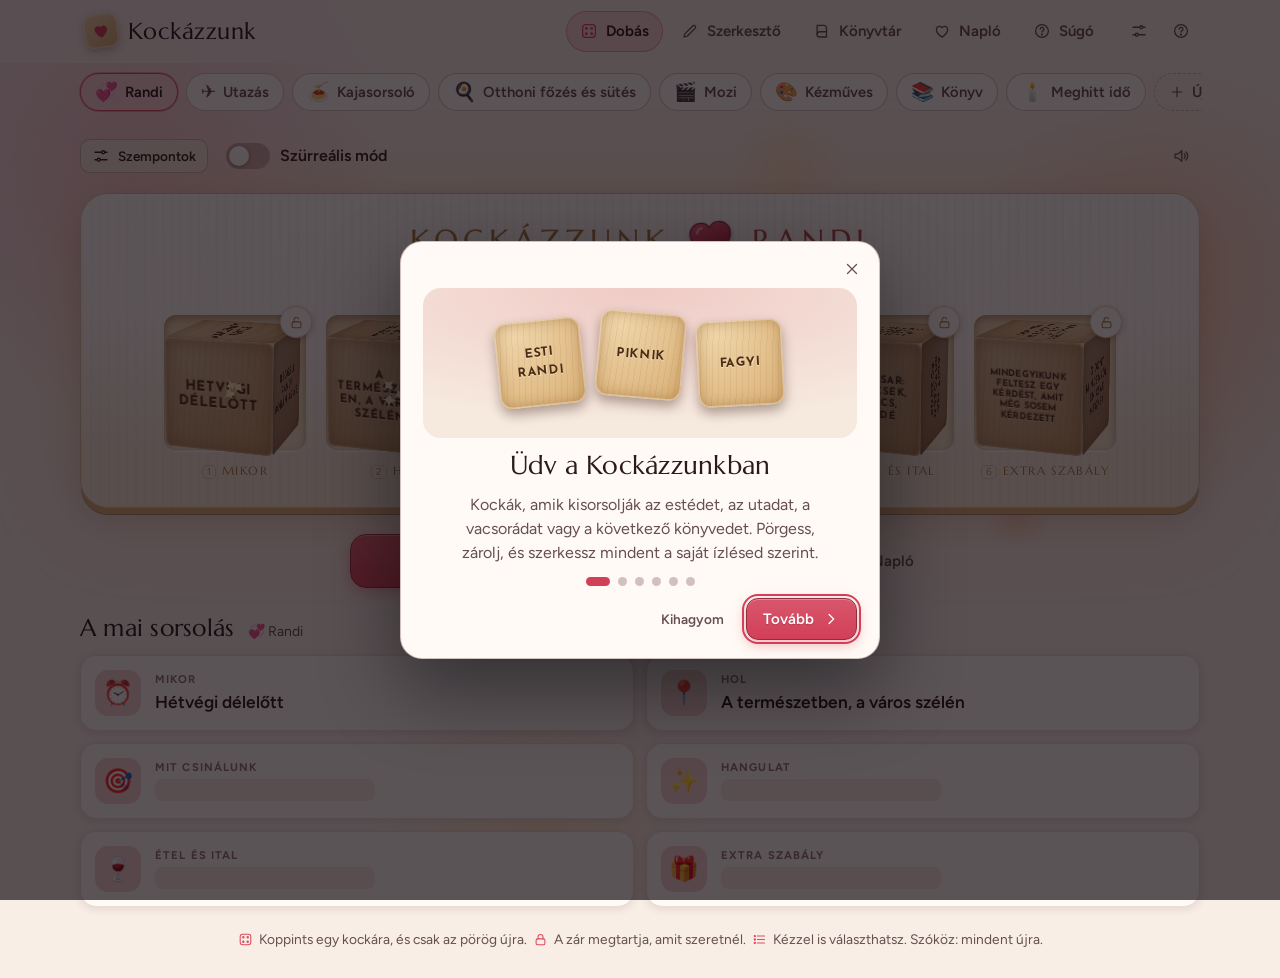
==== commit e4b19d40: "v10: 3D teljesítmény-optimalizálás - Állandó árnyék-térkép (csak mozgáskor rajzolódik újra, görgetés" ====
--- a/index.html
+++ b/index.html
@@ -5506,11 +5506,13 @@
   const t = new THREE.CanvasTexture(c); t.wrapS = t.wrapT = THREE.RepeatWrapping; t.anisotropy = Math.min(8, L3.r.capabilities.getMaxAnisotropy()); return (L3.stex[kind] = t);
 }
 const PERTURB = 'vec3 perturbNormalArb2( vec3 surf_pos, vec3 surf_norm, vec2 dHdxy ) { vec3 vSigmaX = dFdx( surf_pos ); vec3 vSigmaY = dFdy( surf_pos ); vec3 R1 = cross( vSigmaY, surf_norm ); vec3 R2 = cross( surf_norm, vSigmaX ); float fDet = dot( vSigmaX, R1 ); fDet *= ( float( gl_FrontFacing ) * 2.0 - 1.0 ); vec3 vGrad = sign( fDet ) * ( dHdxy.x * R1 + dHdxy.y * R2 ); return normalize( abs( fDet ) * surf_norm - vGrad ); }';
+/* „fényes bevonat” olcsón: a MeshPhysicalMaterial clearcoat-ja drága (második tükröződési lebeny + újabb környezet-minta pixelenként; a mérésben a sárkány képkocka-költségének ~egynegyede),
+   ezért MeshStandard, a bevonat mértékével csökkentett érdességgel (a csillogás megmarad, a fényes réteg nem külön lebeny). A clearcoat/clearcoatRoughness opciókat eldobja. */
+function l3Phys(o) { const q = Object.assign({}, o), cc = q.clearcoat || 0; delete q.clearcoat; delete q.clearcoatRoughness; if (cc && q.roughness != null) q.roughness = Math.max(0.1, q.roughness - cc * 0.16); return new THREE.MeshStandardMaterial(q); }
 function l3Skin(o) {   // háromsíkú (felület-ragadó) bump: o = {color, rough, metal, kind:'scale'|'grain', cell (px/pikkely), amt, vcol, clear, env, emissive}
   const T = THREE, tex = l3ScaleTex(o.kind || 'scale'), uni = { uTex: { value: tex }, uK: { value: 1 / (8 * (o.cell || 5)) }, uAmt: { value: o.amt != null ? o.amt : 1.4 } };
-  const M = o.clear ? T.MeshPhysicalMaterial : T.MeshStandardMaterial;
   const po = { color: o.color ? l3Col(o.color) : 0xffffff, roughness: o.rough != null ? o.rough : 0.5, metalness: o.metal || 0, vertexColors: !!o.vcol, envMapIntensity: o.env != null ? o.env : 0.9 }; if (o.clear) { po.clearcoat = o.clear; po.clearcoatRoughness = o.clearR != null ? o.clearR : 0.25; }
-  const m = new M(po);
+  const m = o.clear ? l3Phys(po) : new T.MeshStandardMaterial(po);
   if (o.emissive) { m.emissive = l3Col(o.emissive); m.emissiveIntensity = o.eInt || 1; }
   m.onBeforeCompile = sh => {
     sh.uniforms.uTex = uni.uTex; sh.uniforms.uK = uni.uK; sh.uniforms.uAmt = uni.uAmt;
@@ -5522,7 +5524,7 @@
   m.userData.uni = uni; return m;
 }
 /* sima (nem pikkelyes) anyag gyors készítése */
-const l3Mat = o => { const q = Object.assign({ roughness: 0.5, metalness: 0 }, o); const ph = !!q.clear; delete q.clear; if (q.color != null) q.color = l3Col(q.color); if (q.emissive != null) q.emissive = l3Col(q.emissive); return new (ph ? THREE.MeshPhysicalMaterial : THREE.MeshStandardMaterial)(q); };
+const l3Mat = o => { const q = Object.assign({ roughness: 0.5, metalness: 0 }, o); const ph = !!q.clear; delete q.clear; if (q.color != null) q.color = l3Col(q.color); if (q.emissive != null) q.emissive = l3Col(q.emissive); return ph ? l3Phys(q) : new THREE.MeshStandardMaterial(q); };
 
 /* ---------- cső egy görbe mentén (farok, nyak, ág): profil(t, szög) → sugár; UV: u = hossz, v = kerület ---------- */
 function l3TubeGeo(n, m) {   // n gyűrű, m oldal; a pontokat l3TubeSet tölti
@@ -5619,7 +5621,7 @@
 /* fényes fekete gyöngyszem két fényfolttal; a csoport z-ben lapított */
 function kBead(parent, x, y, z, r, flat) {
   const T = THREE, g = new T.Group(); g.position.set(x, y, z); g.scale.z = flat || 0.7;
-  const b = new T.Mesh(new T.SphereGeometry(r, 16, 12), kBead.mat || (kBead.mat = new T.MeshPhysicalMaterial({ color: 0x07060a, roughness: 0.12, metalness: 0, clearcoat: 1, clearcoatRoughness: 0.05, envMapIntensity: 1.6 })));
+  const b = new T.Mesh(new T.SphereGeometry(r, 16, 12), kBead.mat || (kBead.mat = l3Phys({ color: 0x07060a, roughness: 0.12, metalness: 0, clearcoat: 1, clearcoatRoughness: 0.05, envMapIntensity: 1.6 })));
   g.add(b);
   const h1 = new T.Mesh(new T.SphereGeometry(r * 0.3, 8, 6), kBead.w || (kBead.w = new T.MeshBasicMaterial({ color: 0xffffff, toneMapped: false }))); h1.position.set(r * 0.34, r * 0.4, r * 0.82 / (flat || 0.7)); g.add(h1);
   const h2 = new T.Mesh(new T.SphereGeometry(r * 0.15, 8, 6), kBead.w); h2.position.set(-r * 0.3, -r * 0.34, r * 0.88 / (flat || 0.7)); g.add(h2);
@@ -5653,7 +5655,8 @@
   document.head.appendChild(s);
 }
 const l3Col = (hex, k) => { const c = new THREE.Color(hex).convertSRGBToLinear(); if (k != null) c.multiplyScalar(k); return c; };
-const l3Inv = () => { if (L3.on && !L3.raf) L3.raf = requestAnimationFrame(l3Frame); };
+/* l3Inv('v') = csak a nézet változott (görgetés, parallax): az árnyék-térkép nem rajzolódik újra; minden más hívás újrarajzoltatja (L3.sd) */
+const l3Inv = v => { if (v !== 'v') L3.sd = true; if (L3.on && !L3.raf) L3.raf = requestAnimationFrame(l3Frame); };
 
 /* ---------- geometria-építő: dobozok világ-UV-val és csúcspont-színnel, egy hívásra összefűzve ---------- */
 class L3Geo {
@@ -5770,13 +5773,13 @@
     const lowq = !!window.__L3_LOWQ, r = new T.WebGLRenderer({ canvas: cv, antialias: !lowq, alpha: true, powerPreference: 'high-performance' });
     L3.lowq = lowq;
     r.setClearColor(0x000000, 0); r.outputEncoding = T.sRGBEncoding; r.toneMapping = T.ACESFilmicToneMapping; r.toneMappingExposure = 1.12;
-    r.shadowMap.enabled = true; r.shadowMap.type = T.PCFSoftShadowMap; r.setScissorTest(true);
+    r.shadowMap.enabled = true; r.shadowMap.type = T.PCFShadowMap; r.shadowMap.autoUpdate = false; r.setScissorTest(true);
     L3.cv = cv; L3.r = r; L3.scene = new T.Scene(); L3.cam = new T.PerspectiveCamera(L3K.FOV, 1, 10, 6000); L3.ray = new T.Raycaster();
     cv.addEventListener('webglcontextlost', e => { e.preventDefault(); L3.st = 'failed'; l3Hide(); if ($('.lb')) drawLibrary(); });
     const sc = L3.scene;
     sc.add(new T.HemisphereLight(0xfff0dc, 0x5e3a22, 0.62));
-    const key = new T.DirectionalLight(0xffe2bc, 1.35); key.castShadow = true; key.shadow.bias = -0.0006; key.shadow.normalBias = 0.9; sc.add(key); sc.add(key.target); L3.key = key;
-    const sm = lowq ? 512 : Math.min(innerWidth, innerHeight) < 700 ? 1024 : 2048; key.shadow.mapSize.set(sm, sm);
+    const key = new T.DirectionalLight(0xffe2bc, 1.35); key.castShadow = true; key.shadow.bias = -0.0006; key.shadow.normalBias = 0.9; key.shadow.radius = 1.8; sc.add(key); sc.add(key.target); L3.key = key;
+    L3.sd = true;
     const fill = new T.DirectionalLight(0xbcd0ff, 0.22); fill.position.set(700, 200, 800); sc.add(fill);
     // környezeti visszaverődés: meleg softbox-ok egy kis "stúdióban"
     const es = new T.Scene(); es.background = new T.Color(0x20140d);
@@ -5784,14 +5787,23 @@
     sb(12, 8, -9, 8, 9, 6, 0xffe2bd); sb(10, 6, 10, 3, 7, 2.4, 0xfff0e0); sb(16, 2, 0, 11, 0, 4, 0xffffff); sb(24, 10, 0, -7, -8, 0.7, 0x7a4a2a);
     const pm = new T.PMREMGenerator(r); sc.environment = pm.fromScene(es, 0.03).texture; pm.dispose();
     addEventListener('resize', l3Resize);
-    document.addEventListener('scroll', l3Inv, { passive: true });
+    document.addEventListener('scroll', () => l3Inv('v'), { passive: true });
     l3Resize();
     return true;
   } catch (e) { console.error(e); L3.st = 'failed'; return false; }
 }
+/* minőségi fokozat: 0 = alap (felbontás ≤ 1,25×, 2048-as árnyék), 1 = 1× és 1024-es árnyék, 2 = vészfék: 0,75× és 512-es árnyék (a vászon CSS-sel felnagyítva) */
+function l3Quality() {
+  const r = L3.r; if (!r) return;
+  const vw = innerWidth, vh = innerHeight, d = L3.deg || 0, pr = L3.lowq ? 1 : d >= 2 ? 0.75 : d === 1 ? 1 : Math.min(devicePixelRatio || 1, vw < 700 ? 1.5 : 1.25);
+  r.setPixelRatio(pr); r.setSize(vw, vh, false);
+  const sh = L3.key && L3.key.shadow, sm = L3.lowq || d >= 2 ? 512 : d === 1 || Math.min(vw, vh) < 700 ? 1024 : 2048;
+  if (sh && sh.mapSize.x !== sm) { sh.mapSize.set(sm, sm); if (sh.map) { sh.map.dispose(); sh.map = null; } }
+  L3.sd = true;
+}
 function l3Resize() {
   if (!L3.r) return;
-  const vw = innerWidth, vh = innerHeight; L3.r.setPixelRatio(L3.lowq || L3.deg ? 1 : Math.min(devicePixelRatio || 1, vw < 700 ? 1.75 : 2)); L3.r.setSize(vw, vh, false);
+  const vw = innerWidth, vh = innerHeight; l3Quality();
   L3.cv.style.width = vw + 'px'; L3.cv.style.height = vh + 'px'; L3.cam.aspect = vw / vh; L3.cam.updateProjectionMatrix(); l3Inv();
   if (L3.on) { clearTimeout(L3.rt); L3.rt = setTimeout(() => { if ($('.lb.l3') && Math.abs((L3.lastW || 0) - $('.lb').clientWidth) > 1) drawLibrary(); }, 180); }
 }
@@ -5885,7 +5897,7 @@
   l3Inv();
 }
 function l3Pose(it) {   // könyv: kihúzódik és megdől hover/fókusz/kiválasztás esetén; a forgáspont a könyv alja
-  if (it.drag) return;
+  L3.sd = true; if (it.drag) return;
   const hv = it.hv, lift = it.lf || 0;
   it.grp.position.set(it.bx, it.by + lift * 0.35, it.bz + 10 * hv + 15 * it.pk + lift);
   it.grp.rotation.x = it.kind === 'book' ? 0.085 * hv + 0.03 * it.pk + 0.05 * (lift ? 1 : 0) : 0;
@@ -5904,9 +5916,13 @@
   r.setScissorTest(false); r.clear(); r.setScissorTest(true);
   if (x1 <= x0 || y1 <= y0) return;
   r.setScissor(x0, c.vh - y1, x1 - x0, y1 - y0);
-  const key = L3.key, half = Math.hypot(c.vw, c.vh) * 0.66, tgt = new THREE.Vector3(c.sx, c.sy, -70), dir = new THREE.Vector3(-0.3, 0.66, 1).normalize();
-  key.target.position.copy(tgt); key.position.copy(tgt).addScaledVector(dir, 1500); key.target.updateMatrixWorld();
-  const sc = key.shadow.camera; sc.left = -half; sc.right = half; sc.top = half; sc.bottom = -half; sc.near = 200; sc.far = 3300; sc.updateProjectionMatrix();
+  const key = L3.key, half = Math.hypot(c.vw, c.vh) * 0.72, SN = 96, qx = Math.round(c.sx / SN) * SN, qy = Math.round(c.sy / SN) * SN, kk = qx + ',' + qy + ',' + Math.round(half);
+  if (kk !== L3.sdK) {   // az árnyék-kamera 96 px-es rácson ugrik (a keret ≥ 0,2·átló ráhagyással), így görgetéskor nem kell újrarajzolni az árnyékot
+    L3.sdK = kk; L3.sd = true; const tgt = new THREE.Vector3(qx, qy, -70), dir = new THREE.Vector3(-0.3, 0.66, 1).normalize();
+    key.target.position.copy(tgt); key.position.copy(tgt).addScaledVector(dir, 1500); key.target.updateMatrixWorld();
+    const sc = key.shadow.camera; sc.left = -half; sc.right = half; sc.top = half; sc.bottom = -half; sc.near = 200; sc.far = 3300; sc.updateProjectionMatrix();
+  }
+  r.shadowMap.needsUpdate = !!L3.sd; L3.sd = false;
   r.render(L3.scene, L3.cam);
 }
 function l3Frame(now) {
@@ -5921,10 +5937,10 @@
     else if (it.hv !== t) { it.hv = t; l3Pose(it); }
     if (it.lt != null && Math.abs(lf - it.lf) > 0.05) { it.lf += (lf - it.lf) * (1 - Math.pow(0.0002, dt)); busy = true; l3Pose(it); }
   });
-  if (DND.s && DND.s.l3 && DND.s.on) { l3DndStep(dt); busy = true; }
-  for (let i = L3.anims.length - 1; i >= 0; i--) { const a = L3.anims[i]; a.t += dt; const u = Math.min(1, a.t / a.d); a.fn(u, dt); busy = true; if (u >= 1) { L3.anims.splice(i, 1); if (a.done) a.done(); } }
-  l3Render();
-  if (busy) { l3Perf(now); L3.raf = requestAnimationFrame(l3Frame); } else { L3.t = 0; L3.pf = null; }
+  if (DND.s && DND.s.l3 && DND.s.on) { l3DndStep(dt); busy = true; L3.sd = true; }
+  for (let i = L3.anims.length - 1; i >= 0; i--) { const a = L3.anims[i]; a.t += dt; const u = Math.min(1, a.t / a.d); a.fn(u, dt); busy = true; L3.sd = true; if (u >= 1) { L3.anims.splice(i, 1); if (a.done) a.done(); } }
+  l3Render(); l3Perf(now);
+  if (busy) L3.raf = requestAnimationFrame(l3Frame); else { L3.t = 0; }
 }
 /* ---------- lassúság-őr: folyamatos animáció közben mért képkocka-idők; először csendben visszaveszünk (felbontás/árnyék), másodszor felajánljuk a 2D nézetet ---------- */
 function l3Perf(now) {
@@ -5932,17 +5948,15 @@
   const pf = L3.pf || (L3.pf = { last: 0, d: [] });
   if (pf.last && now - pf.last < 250) pf.d.push(now - pf.last);
   pf.last = now;
-  if (pf.d.length >= 45) { const d = pf.d.slice(3).sort((x, y) => x - y); pf.d = []; l3PerfEval(d[d.length >> 1], d[Math.floor(d.length * 0.9)]); }
+  if (pf.d.length >= 30) { const d = pf.d.slice(2).sort((x, y) => x - y); pf.d = []; l3PerfEval(d[d.length >> 1], d[Math.floor(d.length * 0.9)]); }
 }
 function l3PerfEval(med, p90) {
-  const slow = med > 36 || p90 > 60;
+  const slow = med > 24 || p90 > 60;   // 60 Hz-en a 2 vsync-es (33 ms) képkocka már lassú
   L3.slow = slow ? (L3.slow || 0) + 1 : Math.max(0, (L3.slow || 0) - 1);
-  if (L3.slow >= 2 && !L3.deg) {   // 1. lépcső: csendes visszavétel
-    L3.deg = 1; L3.slow = 0; L3.r.setPixelRatio(1); L3.r.setSize(innerWidth, innerHeight, false);
-    const sh = L3.key && L3.key.shadow; if (sh) { sh.mapSize.set(1024, 1024); if (sh.map) { sh.map.dispose(); sh.map = null; } }
-    l3Inv(); return 'deg';
-  }
-  if (L3.slow >= 2 && L3.deg === 1 && !S.settings.perf3dAsked) {   // 2. lépcső: egyszer rákérdezünk
+  if (L3.slow >= 2 && (L3.deg || 0) < 2) {   // 1–2. lépcső: csendes visszavétel (felbontás + árnyék)
+    L3.deg = (L3.deg || 0) + 1; L3.slow = 0; l3Quality(); l3Inv(); return 'deg';
+  }
+  if (L3.slow >= 2 && L3.deg >= 2 && !S.settings.perf3dAsked) {   // 3. lépcső: egyszer rákérdezünk
     S.settings.perf3dAsked = true; persist(); L3.slow = 0;
     toastAction('A 3D könyvtár lassúnak tűnik ezen a gépen. Átváltsak a gyorsabb 2D nézetre?', 'Átváltok', () => { S.settings.view3d = false; persist(); drawLibrary(); toast('2D nézet. A Beállításokban bármikor visszakapcsolhatod a 3D-t.'); });
     return 'ask';
@@ -6198,7 +6212,7 @@
   const M = {
     iron: l3Mat({ color: '#1b1e26', roughness: 0.4, metalness: 0.85, envMapIntensity: 1.2 }),
     brass: l3Mat({ color: '#e0b04a', roughness: 0.26, metalness: 1, envMapIntensity: 1.4 }),
-    glass: new T.MeshPhysicalMaterial({ color: l3Col('#ffe2b0'), transparent: true, opacity: 0.16, roughness: 0.05, metalness: 0, clearcoat: 1, clearcoatRoughness: 0.05, emissive: l3Col('#ff9d3f'), emissiveIntensity: 0, depthWrite: false }),
+    glass: l3Phys({ color: l3Col('#ffe2b0'), transparent: true, opacity: 0.16, roughness: 0.05, metalness: 0, clearcoat: 1, clearcoatRoughness: 0.05, emissive: l3Col('#ff9d3f'), emissiveIntensity: 0, depthWrite: false }),
     wax: l3Mat({ color: '#f4e6c4', roughness: 0.55, emissive: '#ffb860', emissiveIntensity: 0 }),
     wick: l3Mat({ color: '#241812', roughness: 0.9 }),
     fo: new T.MeshBasicMaterial({ color: 0xff8a1c, transparent: true, opacity: 0.88, depthWrite: false, toneMapped: false }),
@@ -6292,7 +6306,7 @@
     frame: l3Mat({ color: '#15171d', roughness: 0.36, metalness: 0.4, clear: 1, clearcoat: 0.5, clearcoatRoughness: 0.3, envMapIntensity: 0.9 }),
     brass: l3Mat({ color: '#e0b04a', roughness: 0.26, metalness: 1, envMapIntensity: 1.4 }),
     glass: glTexMat(stat, () => { if (typeof S !== 'undefined' && S.__apply) S.__apply(); }, which),
-    gloss: new T.MeshPhysicalMaterial({ color: 0xffffff, transparent: true, opacity: 0.1, roughness: 0.03, metalness: 0, clearcoat: 1, clearcoatRoughness: 0.03, depthWrite: false }),
+    gloss: l3Phys({ color: 0xffffff, transparent: true, opacity: 0.1, roughness: 0.03, metalness: 0, clearcoat: 1, clearcoatRoughness: 0.03, depthWrite: false }),
     led: new T.MeshBasicMaterial({ color: 0xff7a1a, toneMapped: false })
   };
   const P = (m, part) => { m.userData.part = part || 'glass'; parts.push(m); return m; };
@@ -6684,11 +6698,11 @@
   try { r = new T.WebGLRenderer({ antialias: !L3.lowq, alpha: true, powerPreference: 'high-performance' }); } catch (e) { console.error(e); return; }
   const ctxOK = r.getContext && r.getContext(); if (!ctxOK) return;
   r.setClearColor(0x000000, 0); r.outputEncoding = T.sRGBEncoding; r.toneMapping = T.ACESFilmicToneMapping; r.toneMappingExposure = 1.12;
-  r.shadowMap.enabled = !L3.lowq; r.shadowMap.type = T.PCFSoftShadowMap;
+  r.shadowMap.enabled = !L3.lowq; r.shadowMap.type = T.PCFShadowMap;
   const scene = new T.Scene(); scene.environment = nkEnv(r);
   scene.add(new T.HemisphereLight(0xfff0dc, 0x6a4326, 0.55));
   const key = new T.DirectionalLight(0xffe2bc, 0.95); key.position.set(-70, 130, 170); key.target.position.set(0, 40, -40); scene.add(key, key.target);
-  if (!L3.lowq) { key.castShadow = true; key.shadow.mapSize.set(1536, 1536); key.shadow.bias = -0.0006; key.shadow.normalBias = 0.6; const sc = key.shadow.camera; sc.left = -110; sc.right = 110; sc.top = 110; sc.bottom = -110; sc.near = 20; sc.far = 520; sc.updateProjectionMatrix(); }
+  if (!L3.lowq) { key.castShadow = true; key.shadow.mapSize.set(1536, 1536); key.shadow.radius = 1.8; key.shadow.bias = -0.0006; key.shadow.normalBias = 0.6; const sc = key.shadow.camera; sc.left = -110; sc.right = 110; sc.top = 110; sc.bottom = -110; sc.near = 20; sc.far = 520; sc.updateProjectionMatrix(); }
   const fill = new T.DirectionalLight(0xbcd0ff, 0.2); fill.position.set(80, 40, 120); scene.add(fill);
   const root = new T.Group(); scene.add(root);
   const AS = nkAssemble(root, it, 'zoom'), R = AS.R, ctl = R.ctl, parts = AS.parts;
@@ -6707,7 +6721,7 @@
   const Z = { ctl: ctl, r: r, el: el, p: 0, pt: 1, t: 0, lx: 0, ly: 0, tx: 0, ty: 0, closing: false, loop: null }; NKZ.o = Z;
   const size = () => {
     const mw = innerWidth - 24, mh = innerHeight - (innerWidth < 640 ? 150 : 120), w = Math.max(240, Math.min(mw, mh * 1.3)), h = Math.round(w / 1.3);
-    stage.style.width = w + 'px'; stage.style.height = h + 'px'; r.setPixelRatio(L3.lowq ? 1 : Math.min(devicePixelRatio || 1, 2)); r.setSize(w, h, false); cv.style.width = w + 'px'; cv.style.height = h + 'px'; cam.aspect = w / h; cam.updateProjectionMatrix(); Z.w = w; Z.h = h;
+    stage.style.width = w + 'px'; stage.style.height = h + 'px'; r.setPixelRatio(L3.lowq ? 1 : Math.min(devicePixelRatio || 1, 1.5)); r.setSize(w, h, false); cv.style.width = w + 'px'; cv.style.height = h + 'px'; cam.aspect = w / h; cam.updateProjectionMatrix(); Z.w = w; Z.h = h;
   };
   size(); Z.b = stage.getBoundingClientRect();
   const flip = rev => {   // a polcon álló doboz helyéről nő ki (vagy oda zsugorodik vissza)
@@ -7212,12 +7226,12 @@
     soil: new T.MeshStandardMaterial({ color: l3Col('#4a2f20'), roughness: 1 }),
     stone: kVinyl('#9a8f86', { roughness: 0.8, clearcoat: 0 }),
     stem: kVinyl('#2f8a4e', { roughness: 0.6 }),
-    petal: new T.MeshPhysicalMaterial({ color: l3Col('#ff6f9f'), roughness: 0.45, clearcoat: 0.3, clearcoatRoughness: 0.4, emissive: l3Col('#ff3d85'), emissiveIntensity: 0.1 }),
+    petal: l3Phys({ color: l3Col('#ff6f9f'), roughness: 0.45, clearcoat: 0.3, clearcoatRoughness: 0.4, emissive: l3Col('#ff3d85'), emissiveIntensity: 0.1 }),
     center: kVinyl('#ffd34a', { roughness: 0.4 }), glint: new T.MeshBasicMaterial({ color: 0xfff6c8 }),
     bug: kVinyl('#e8322b', { roughness: 0.25, clearcoat: 0.9 }), bugD: new T.MeshStandardMaterial({ color: 0x2a1010, roughness: 0.5 }),
     spark: new T.SpriteMaterial({ map: p2Star(), color: 0xfff4b0, transparent: true, depthWrite: false, opacity: 0, blending: T.AdditiveBlending, toneMapped: false })
   };
-  shade.forEach((c, i) => { M['l' + i] = new T.MeshPhysicalMaterial({ color: l3Col(c), roughness: 0.5, clearcoat: 0.25, clearcoatRoughness: 0.5, emissive: l3Col(c), emissiveIntensity: 0.1, envMapIntensity: 0.7 }); });
+  shade.forEach((c, i) => { M['l' + i] = l3Phys({ color: l3Col(c), roughness: 0.5, clearcoat: 0.25, clearcoatRoughness: 0.5, emissive: l3Col(c), emissiveIntensity: 0.1, envMapIntensity: 0.7 }); });
   const P = (m, part) => { m.userData.part = part || 'pot'; parts.push(m); return m; };
   // cserép
   const pot = new T.Mesh(new T.CylinderGeometry(26, 19.5, 34, 40, 1, true), M.pot); pot.position.y = 17.5; pot.castShadow = true; pot.receiveShadow = true; root.add(P(pot, 'pot'));
@@ -7829,7 +7843,7 @@
         sw('Mozgás és animációk', 'motion', 'Kikapcsolva a kockák egyből a helyükre ugranak. A rendszer „csökkentett mozgás” beállítását mindig tiszteletben tartja.', () => applyMotionClasses()),
         sw('Kímélő mód', 'lite', 'Gyengébb gépen vagy telefonon, ha akadozik az oldal: rövidebb dobás, nincs háttérfény, nincsenek belépő animációk és konfetti.', () => applyMotionClasses())),
       h('div', { class: 'set-sec' }, h('h3', null, 'Könyvtár nézet'),
-        h('div', { class: 'set-row' }, h('label', { class: 'switch' }, h('input', { type: 'checkbox', checked: st.view3d !== false, disabled: !l3GL(), onchange: e => { st.view3d = e.target.checked; if (e.target.checked) { delete st.perf3dAsked; if (typeof L3 !== 'undefined') { L3.deg = 0; L3.slow = 0; } } persist(); if (typeof drawLibrary === 'function' && location.hash === '#polc') drawLibrary(); } }), h('span', { class: 'tr' }), h('span', null, '3D könyvtár')),
+        h('div', { class: 'set-row' }, h('label', { class: 'switch' }, h('input', { type: 'checkbox', checked: st.view3d !== false, disabled: !l3GL(), onchange: e => { st.view3d = e.target.checked; if (e.target.checked) { delete st.perf3dAsked; if (typeof L3 !== 'undefined') { L3.deg = 0; L3.slow = 0; if (L3.r) l3Quality(); } } persist(); if (typeof drawLibrary === 'function' && location.hash === '#polc') drawLibrary(); } }), h('span', { class: 'tr' }), h('span', null, '3D könyvtár')),
           h('span', { class: 'hint' }, l3GL() ? 'Valódi 3D polcok, könyvek és díszek fénnyel-árnyékkal. Gyengébb gépen kikapcsolva a gyorsabb 2D nézet látszik. Kímélő módban mindig 2D.' : 'Ez a böngésző nem támogatja a 3D-t (WebGL), ezért a 2D nézet látszik.'))),
       h('div', { class: 'set-sec' }, h('h3', null, 'Szürreális mód'),
         sw('Szürreális mód bekapcsolva', 'surreal', 'Váratlan, vicces opciók és szabályszegő párosítások is kijöhetnek.'),
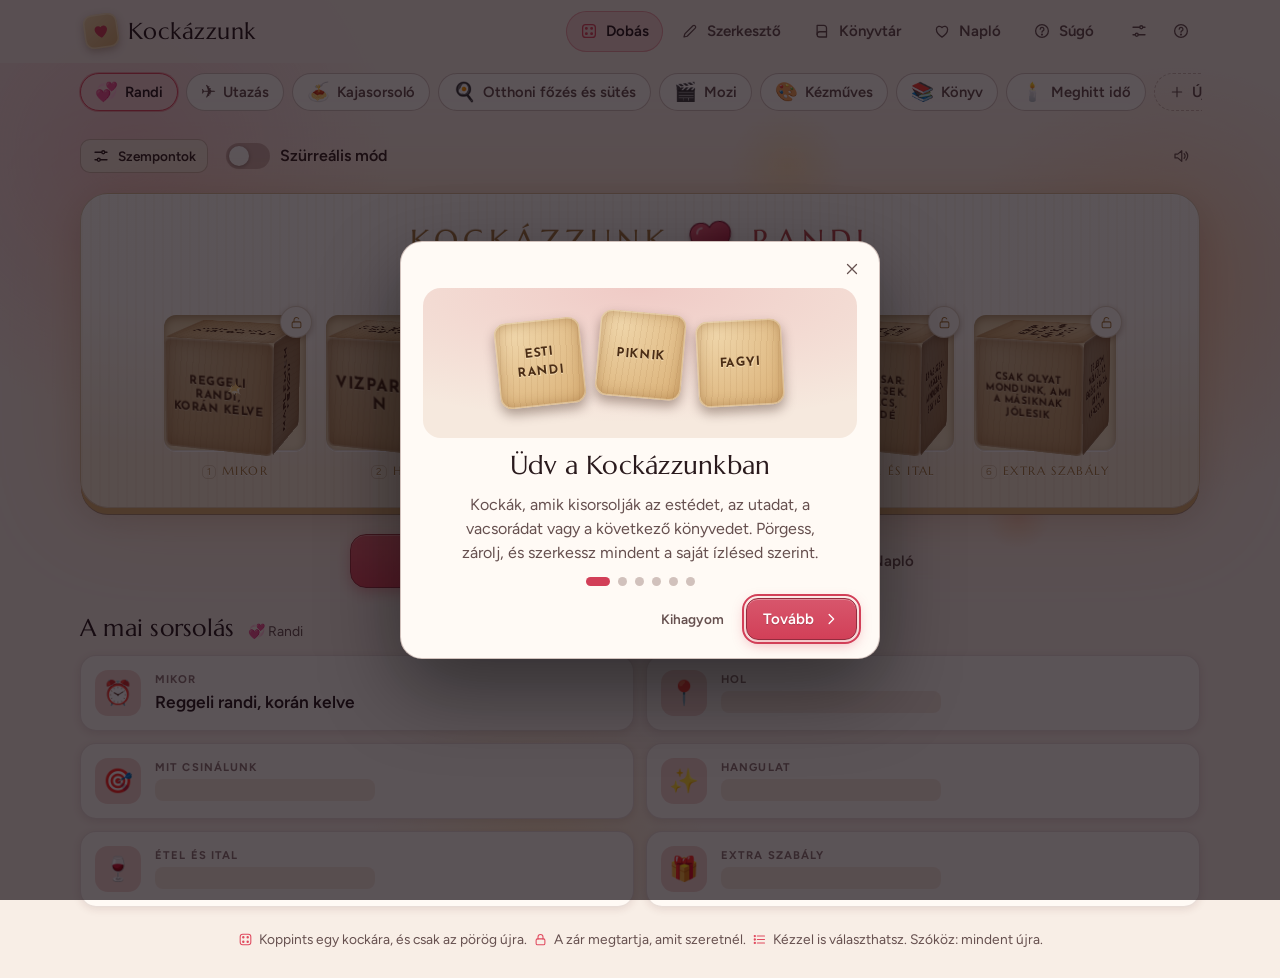
==== commit a81c8041: "v11: díszlimit (8), gyenge-GPU mód, lapos díszek kapcsoló, lágy VSM árnyék, árnyalt hátlap - MAX_DEC" ====
--- a/index.html
+++ b/index.html
@@ -664,6 +664,9 @@
 .dc-tip { display: flex; align-items: center; gap: 6px; color: var(--tc); font-weight: 600; }
 .dc-shelfsel select { width: auto; min-width: 180px; }
 @media (max-width: 560px) { .dc-card { grid-template-columns: 1fr; justify-items: start; } }
+
+.dc-count { font-weight: 600; color: var(--fg2); }
+.dc-count.full { color: var(--danger); }
 
 
 /* ===== Díszek 2: olvasó szellem, lámpás, üvegablak-panelek ===== */
@@ -4156,6 +4159,7 @@
   if (!S.shelves.length) S.shelves = defaultShelves(S.books);
   else if (missing.length) { const last = S.shelves[S.shelves.length - 1]; missing.forEach(id => last.ids.push(id)); }
   if (firstTime && !S.decor.length) { const st = starterDecor(); S.decor = st.decor; placeDecor(st.place, 0); }
+  const cut = trimDecor(); if (cut > 0) { persist(); setTimeout(() => toast('Túl sok dísz volt kint, ezért ' + cut + ' dísz lekerült a polcról (legfeljebb ' + MAX_DECOR + ' lehet, hogy az oldal gyors maradjon). A Díszek gombbal bármikor újat tehetsz ki.'), 600); }
 }
 const shelfOf = id => S.shelves.find(s => s.ids.indexOf(id) >= 0);
 const bookById = id => S.books.find(b => b.id === id);
@@ -4602,6 +4606,16 @@
 }
 
 /* ---------- modell: felvétel, törlés, kezdő díszek ---------- */
+/* a 3D polc sok díszt nem bír el (egy dísz 30–100 draw call): legfeljebb MAX_DECOR dísz lehet kint egyszerre */
+let MAX_DECOR = window.__MAX_DECOR || 8;   // (a tesztek az __MAX_DECOR-rel emelik)
+const decorLeft = () => Math.max(0, MAX_DECOR - (Array.isArray(S.decor) ? S.decor.length : 0));
+function trimDecor() {   // a limit feletti díszeket levesszük (a polcok sorrendjében az első MAX_DECOR marad); visszaadja, hányat vett le
+  if (!Array.isArray(S.decor) || S.decor.length <= MAX_DECOR) return 0;
+  const order = []; S.shelves.forEach(s => s.ids.forEach(id => { if (S.decor.some(d => d.id === id)) order.push(id); }));
+  const keep = new Set(order.slice(0, MAX_DECOR)), n = S.decor.length - keep.size;
+  S.decor = S.decor.filter(d => keep.has(d.id)); S.shelves.forEach(s => { s.ids = s.ids.filter(id => keep.has(id) || !isDecorId(id)); });
+  return n;
+}
 function starterDecor() {   // kezdő díszek: fekvő sárkány az 1. polcon, a többi szétosztva (a polcok száma szerint), hogy az első látogatáskor is "lakott" legyen a könyvtár
   const a = newDecor('sarkany-fekvo'), k = newDecor('kis-sarkany'), n = newDecor('book-nook'), o = newDecor('bagoly'), c = newDecor('macska'), p = newDecor('noveny');
   return { decor: [a, k, n, o, c, p], place: [[a.id, 'start', 0], [k.id, 'end', 1], [n.id, 'start', 2], [o.id, 'end', 2], [c.id, 'start', 3], [p.id, 'end', 3]] };
@@ -4613,10 +4627,10 @@
   });
 }
 function addDecorSet(set, shelfIdx) {
-  syncShelves();
+  syncShelves(); if (set.parts.length > decorLeft()) return false;
   const link = set.parts.length > 1 ? Engine.uid() : null, pairs = [];
   set.parts.forEach(p => { const d = newDecor(p.type, link); S.decor.push(d); pairs.push([d.id, p.at]); });
-  placeDecor(pairs, shelfIdx);
+  placeDecor(pairs, shelfIdx); return true;
 }
 function removeDecor(id) {
   const snapD = JSON.stringify(S.decor), snapS = JSON.stringify(S.shelves), d = decorById(id);
@@ -4639,8 +4653,8 @@
   const list = h('div', { class: 'dc-list' }, DECOR_SETS.map(set => h('div', { class: 'dc-card panel' },
     decorPreviewEl(set),
     h('div', { class: 'dc-info' }, h('h3', null, set.name), h('p', { class: 'muted small' }, set.desc), h('p', { class: 'dc-tip small' }, ic('sparkle', 13), set.tip)),
-    btn('Hozzáadás', { icon: 'plus', kind: 'primary sm', onclick: () => { addDecorSet(set, shelfIdx); persist(); m.close(); drawLibrary(); toast(set.name + ' a polcon. Kattints rá!'); } }))));
-  const m = openModal({ title: 'Díszek a polcra', wide: true, cls: 'dc-modal', body: [h('p', { class: 'muted' }, 'Kis kiegészítők, amik a polcon élnek: rájuk kattintva megmozdulnak. Hozzáadás után átrendezés módban a helyükre húzhatod őket.'), h('div', { class: 'field dc-shelfsel' }, h('label', { for: 'dc-shelf' }, 'Melyik polcra kerüljön'), sel), list], actions: [{ label: 'Kész', kind: 'primary' }] });
+    btn('Hozzáadás', { icon: 'plus', kind: 'primary sm', onclick: () => { if (!addDecorSet(set, shelfIdx)) { toast('Elérted a limitet: legfeljebb ' + MAX_DECOR + ' dísz lehet kint. Vegyél le egyet (kattints rá, majd Eltávolítás).'); return; } persist(); m.close(); drawLibrary(); toast(set.name + ' a polcon. Kattints rá!'); } }))));
+  const m = openModal({ title: 'Díszek a polcra', wide: true, cls: 'dc-modal', body: [h('p', { class: 'muted' }, 'Kis kiegészítők, amik a polcon élnek: rájuk kattintva megmozdulnak. Hozzáadás után átrendezés módban a helyükre húzhatod őket.'), h('p', { class: 'small dc-count' + (decorLeft() ? '' : ' full') }, 'Kint van: ' + (S.decor || []).length + ' / ' + MAX_DECOR + ' dísz' + (decorLeft() ? '' : ' – tele. Hogy az oldal gyors maradjon, többet nem lehet kitenni; vegyél le egyet.')), h('div', { class: 'field dc-shelfsel' }, h('label', { for: 'dc-shelf' }, 'Melyik polcra kerüljön'), sel), list], actions: [{ label: 'Kész', kind: 'primary' }] });
   return m;
 }
 function decorPopup(el) {
@@ -5675,6 +5689,12 @@
     });
     return this;
   }
+  shade(x0, x1, y0, y1, z, xs, ys, fn, uvs) {   // z-re merőleges rács; fn(x, y) → csúcspont-szín; xs/ys a rácspontok (x0..x1, y0..y1 között)
+    const s = uvs || 220, nx = xs.length, base = this.p.length / 3;
+    for (let j = 0; j < ys.length; j++) for (let i = 0; i < nx; i++) { const c = fn(xs[i], ys[j]); this.p.push(xs[i], ys[j], z); this.n.push(0, 0, 1); this.u.push(xs[i] / s, ys[j] / s); this.c.push(c.r, c.g, c.b); }
+    for (let j = 0; j < ys.length - 1; j++) for (let i = 0; i < nx - 1; i++) { const a = base + j * nx + i, b = a + 1, c = a + nx + 1, d = a + nx; this.i.push(a, b, c, a, c, d); }
+    return this;
+  }
   build() {
     const T = THREE, g = new T.BufferGeometry();
     g.setAttribute('position', new T.Float32BufferAttribute(this.p, 3)); g.setAttribute('normal', new T.Float32BufferAttribute(this.n, 3)); g.setAttribute('uv', new T.Float32BufferAttribute(this.u, 2));
@@ -5764,21 +5784,32 @@
   });
 }
 
+/* gyenge GPU (integrált Intel, mobil-GPU, szoftveres) vagy érintőkijelző: alacsonyabb alapminőség (1. fokozat), MSAA nélkül, parallax nélkül */
+function l3WeakGPU() {
+  if (window.__L3_WEAK != null) return !!window.__L3_WEAK;
+  if (navigator.webdriver) return false;
+  try {
+    const c = document.createElement('canvas'), gl = c.getContext('webgl') || c.getContext('experimental-webgl'); if (!gl) return false;
+    const x = gl.getExtension('WEBGL_debug_renderer_info'), n = x ? String(gl.getParameter(x.UNMASKED_RENDERER_WEBGL) || '') : '', lose = gl.getExtension('WEBGL_lose_context'); if (lose) lose.loseContext();
+    const touch = typeof matchMedia === 'function' && matchMedia('(pointer: coarse)').matches;
+    return touch || /Mali|Adreno|PowerVR|Immortalis|VideoCore|SwiftShader|llvmpipe|Software|Basic Render|Intel(?!.*\bArc\b)/i.test(n);
+  } catch (e) { return false; }
+}
 /* ---------- színtér ---------- */
 function l3Init() {
   if (L3.r) return true;
   const T = THREE;
   try {
     const cv = document.createElement('canvas'); cv.id = 'l3'; cv.setAttribute('aria-hidden', 'true'); document.body.insertBefore(cv, $('#app'));
-    const lowq = !!window.__L3_LOWQ, r = new T.WebGLRenderer({ canvas: cv, antialias: !lowq, alpha: true, powerPreference: 'high-performance' });
-    L3.lowq = lowq;
+    const lowq = !!window.__L3_LOWQ, weak = !lowq && l3WeakGPU(), r = new T.WebGLRenderer({ canvas: cv, antialias: !lowq && !weak, alpha: true, powerPreference: 'high-performance' });
+    L3.lowq = lowq; L3.weak = weak; if (weak) L3.deg = Math.max(L3.deg || 0, 1);
     r.setClearColor(0x000000, 0); r.outputEncoding = T.sRGBEncoding; r.toneMapping = T.ACESFilmicToneMapping; r.toneMappingExposure = 1.12;
-    r.shadowMap.enabled = true; r.shadowMap.type = T.PCFShadowMap; r.shadowMap.autoUpdate = false; r.setScissorTest(true);
+    r.shadowMap.enabled = true; r.shadowMap.type = T.VSMShadowMap; r.shadowMap.autoUpdate = false; r.setScissorTest(true);
     L3.cv = cv; L3.r = r; L3.scene = new T.Scene(); L3.cam = new T.PerspectiveCamera(L3K.FOV, 1, 10, 6000); L3.ray = new T.Raycaster();
     cv.addEventListener('webglcontextlost', e => { e.preventDefault(); L3.st = 'failed'; l3Hide(); if ($('.lb')) drawLibrary(); });
     const sc = L3.scene;
     sc.add(new T.HemisphereLight(0xfff0dc, 0x5e3a22, 0.62));
-    const key = new T.DirectionalLight(0xffe2bc, 1.35); key.castShadow = true; key.shadow.bias = -0.0006; key.shadow.normalBias = 0.9; key.shadow.radius = 1.8; sc.add(key); sc.add(key.target); L3.key = key;
+    const key = new T.DirectionalLight(0xffe2bc, 1.35); key.castShadow = true; key.shadow.bias = -0.0006; key.shadow.normalBias = 0.9; key.shadow.radius = 9; key.shadow.blurSamples = 12; sc.add(key); sc.add(key.target); L3.key = key;
     L3.sd = true;
     const fill = new T.DirectionalLight(0xbcd0ff, 0.22); fill.position.set(700, 200, 800); sc.add(fill);
     // környezeti visszaverődés: meleg softbox-ok egy kis "stúdióban"
@@ -5792,13 +5823,14 @@
     return true;
   } catch (e) { console.error(e); L3.st = 'failed'; return false; }
 }
-/* minőségi fokozat: 0 = alap (felbontás ≤ 1,25×, 2048-as árnyék), 1 = 1× és 1024-es árnyék, 2 = vészfék: 0,75× és 512-es árnyék (a vászon CSS-sel felnagyítva) */
+/* minőségi fokozat: 0 = alap (felbontás ≤ 1,25×, 2048-as árnyék), 1 = 1× és 1024-es árnyék (gyenge GPU-n ez az induló), 2 = vészfék: 0,75×, 512-es árnyék és lapos képként rajzolt díszek */
 function l3Quality() {
   const r = L3.r; if (!r) return;
   const vw = innerWidth, vh = innerHeight, d = L3.deg || 0, pr = L3.lowq ? 1 : d >= 2 ? 0.75 : d === 1 ? 1 : Math.min(devicePixelRatio || 1, vw < 700 ? 1.5 : 1.25);
   r.setPixelRatio(pr); r.setSize(vw, vh, false);
   const sh = L3.key && L3.key.shadow, sm = L3.lowq || d >= 2 ? 512 : d === 1 || Math.min(vw, vh) < 700 ? 1024 : 2048;
   if (sh && sh.mapSize.x !== sm) { sh.mapSize.set(sm, sm); if (sh.map) { sh.map.dispose(); sh.map = null; } }
+  if (sh) { sh.radius = 9 * sm / 2048; sh.blurSamples = sm >= 2048 ? 12 : 8; }
   L3.sd = true;
 }
 function l3Resize() {
@@ -5816,6 +5848,12 @@
   g.box(0, -Hc, -D, K.SIDE, 0, 0, side); g.box(W - K.SIDE, -Hc, -D, W, 0, 0, side);                          // oldalak
   g.box(-4, -14, -D, W + 4, 0, 7, mold); g.box(0, -K.TOPH, -D, W, -14, 0, side); g.box(-2, -K.TOPH - 5, -D + 4, W + 2, -K.TOPH, 4, mold);   // korona + tető
   g.box(K.SIDE, -(Hc - K.PLINTH), -D, W - K.SIDE, -K.TOPH, -D + 4, back, 160);                                   // hátlap
+  for (let l = 0; l < levels; l++) {   // hátlap-árnyalás fülkénként: sötétebb a deszka alatt, a sarkokban és a polc mentén (olcsó „ambient occlusion”, csúcspont-színnel)
+    const top = l ? -(K.TOPH + l * lh) : -K.TOPH, bot = -(K.TOPH + (l + 1) * lh) + K.BOARD, h = top - bot, x0 = K.SIDE, x1 = W - K.SIDE, ew = Math.min(46, (x1 - x0) * 0.2);
+    const ys = [bot, bot + h * 0.1, bot + h * 0.55, top - h * 0.3, top - h * 0.08, top], xs = [x0, x0 + ew, x1 - ew, x1];
+    const kv = y => { const t = (y - bot) / h; return t < 0.1 ? 0.8 + t * 2 : t > 0.7 ? 1 - (t - 0.7) / 0.3 * 0.5 : 1; }, kh = x => { const e = Math.min(x - x0, x1 - x) / ew; return 0.72 + 0.28 * Math.max(0, Math.min(1, e)); };
+    g.shade(x0, x1, bot, top, -D + 4.4, xs, ys, (x, y) => back.clone().multiplyScalar(kv(y) * kh(x)), 160);
+  }
   for (let l = 0; l < levels; l++) { const yb = -(K.TOPH + (l + 1) * lh); g.box(K.SIDE, yb, -D + 4, W - K.SIDE, yb + K.BOARD, -1.5, board); g.box(K.SIDE, yb + K.BOARD - 2.4, -3, W - K.SIDE, yb + K.BOARD, -1.5, l3Col('#d09a63')); }  // deszkák + élfény
   g.box(K.SIDE - 5, -Hc, -D + 6, W - K.SIDE + 5, -(K.TOPH + levels * lh), 5, plinth); g.box(K.SIDE - 8, -Hc, -D + 6, K.SIDE - 2, -Hc + 6, 5, plinth); g.box(W - K.SIDE + 2, -Hc, -D + 6, W - K.SIDE + 8, -Hc + 6, 5, plinth);   // lábazat
   [[0, 0], [W - 3, 0]].forEach(p => g.box(p[0], -Hc + K.PLINTH, -1, p[0] + 3, -K.TOPH, 1.6, l3Col('#c89560')));   // élléc a szélén
@@ -5867,6 +5905,7 @@
   const T = THREE, K = L3K, cont = L3.box.getBoundingClientRect();
   L3.tex.forEach(e => { e.used = false; });
   l3Clear();
+  const flatDecor = !!S.settings.flatDecor || (L3.deg || 0) >= 2;   // a díszek lapos képként: sokkal olcsóbb (beállítás, vagy a lassúság-őr vészfoka)
   { const T2 = THREE, cw = cont.width + 300, ch = cont.height + 400, wl = new T2.Mesh(new T2.PlaneGeometry(cw, ch), new T2.ShadowMaterial({ color: 0x3a1408, opacity: 0.3 })); wl.position.set(cont.width / 2, -cont.height / 2 - 60, -L3K.DEPTH - 1); wl.receiveShadow = true; L3.scene.add(wl); L3.cases.push(wl); }
   $$('.lb-case', L3.box).forEach((cs, si) => {
     const fr = cs.querySelector('.lb-frame'), lay = L3.lays[si]; if (!fr || !lay) return;
@@ -5874,7 +5913,7 @@
     cg.add(l3BuildCase(lay.W, lay.H, lay.levels, lay.lh));
     lay.items.forEach(it => {
       const rec = 3 + ((hashStr(it.id) >>> 4) % 5), bx = K.SIDE + 2 + it.x + it.w / 2, by = -(K.TOPH + (it.lvl + 1) * lay.lh) + K.BOARD;
-      const o = it.kind === 'book' ? l3BuildBook(it, lay.lh) : (DECOR3[it.d.type] && DECOR3[it.d.type].build ? DECOR3[it.d.type].build(it, lay) : l3DecorBill(it));
+      const o = it.kind === 'book' ? l3BuildBook(it, lay.lh) : (DECOR3[it.d.type] && DECOR3[it.d.type].build && !flatDecor ? DECOR3[it.d.type].build(it, lay) : l3DecorBill(it));
       const item = { id: it.id, kind: it.kind, b: it.b, d: it.d, T: it.T, w: it.w, h: it.h, grp: o.grp, parts: o.parts, mats: o.mats, ctl: o.ctl, bx: bx, by: by, bz: it.kind === 'book' ? -rec : 0, hv: 0, ht: 0, pk: 0, lf: 0, dim: 0, depth: o.d, shelf: si, lvl: it.lvl };
       o.grp.position.set(bx, by, item.bz); cg.add(o.grp); o.parts.forEach(p => { p.userData.item = item; L3.pick.push(p); });
       L3.items.set(it.id, item);
@@ -5951,10 +5990,10 @@
   if (pf.d.length >= 30) { const d = pf.d.slice(2).sort((x, y) => x - y); pf.d = []; l3PerfEval(d[d.length >> 1], d[Math.floor(d.length * 0.9)]); }
 }
 function l3PerfEval(med, p90) {
-  const slow = med > 24 || p90 > 60;   // 60 Hz-en a 2 vsync-es (33 ms) képkocka már lassú
+  const slow = med > 20 || p90 > 42;   // 60 Hz-en a 2 vsync-es (33 ms) képkocka már lassú
   L3.slow = slow ? (L3.slow || 0) + 1 : Math.max(0, (L3.slow || 0) - 1);
   if (L3.slow >= 2 && (L3.deg || 0) < 2) {   // 1–2. lépcső: csendes visszavétel (felbontás + árnyék)
-    L3.deg = (L3.deg || 0) + 1; L3.slow = 0; l3Quality(); l3Inv(); return 'deg';
+    L3.deg = (L3.deg || 0) + 1; L3.slow = 0; l3Quality(); if (L3.deg >= 2 && $('.lb.l3')) l3Sync(); else l3Inv(); return 'deg';
   }
   if (L3.slow >= 2 && L3.deg >= 2 && !S.settings.perf3dAsked) {   // 3. lépcső: egyszer rákérdezünk
     S.settings.perf3dAsked = true; persist(); L3.slow = 0;
@@ -5985,7 +6024,7 @@
 function l3Move(e) {
   if (!e.target.closest || !e.target.closest('.lb-frame')) { if (L3.hov) { L3.ptr = null; L3.hq = true; l3Inv(); } return; }
   L3.ptr = { x: e.clientX, y: e.clientY }; L3.hq = true;
-  if (e.pointerType === 'mouse') { L3.par.tx = (e.clientX / innerWidth - 0.5) * 70; L3.par.ty = -(e.clientY / innerHeight - 0.5) * 44; }
+  if (e.pointerType === 'mouse' && !L3.deg) { L3.par.tx = (e.clientX / innerWidth - 0.5) * 70; L3.par.ty = -(e.clientY / innerHeight - 0.5) * 44; }
   l3Inv();
 }
 function l3Leave() { L3.ptr = null; L3.hq = true; L3.par.tx = L3.par.ty = 0; l3Inv(); }
@@ -6143,6 +6182,7 @@
   g.fillStyle = 'rgba(255,255,255,.55)'; g.beginPath(); g.ellipse(21, 22, 5, 3, -0.6, 0, 6.283); g.fill();
   const t = new THREE.CanvasTexture(c); t.encoding = THREE.sRGBEncoding; return (L3.heart = t);
 }
+
 
 /* ---------- „élet”: időnként valamelyik látható dísz magától megmozdul (pislog, füstöl, farkát rángatja) ---------- */
 function l3IdleStart() {
@@ -6889,7 +6929,7 @@
   S.__apply();
   const ctl = {
     S: S, root: root,
-    look(p) { if (ctl.busy) return; const v = kLookVec(eyes[0], p, 160); if (Math.abs(v.x - S.lx) + Math.abs(v.y - S.ly) > 0.02) { S.lx = v.x; S.ly = v.y; S.__apply(); l3Inv(); } },
+    look(p) { if (ctl.busy) return; const v = kLookVec(eyes[0], p, 160); if (Math.abs(v.x - S.lx) + Math.abs(v.y - S.ly) > 0.06) { S.lx = v.x; S.ly = v.y; S.__apply(); l3Inv('v'); } },
     blink() { l3Seq().to(S, { blink: 1 }, 0.07, 'out').to(S, { blink: 0 }, 0.12, 'io').play(); },
     turn() { if (ctl.busy) return; ctl.busy = true; l3Anim(1.7, u => { S.lx = -1 + 2 * u; S.ly = 0.7 - Math.sin(u * Math.PI * 2) * 0.2; S.read = Math.sin(u * Math.PI); S.__apply(); }, () => { S.lx = 0; S.ly = 0; S.read = 0; S.__apply(); ctl.busy = false; }); },
     startle() { crStop(ctl); ctl.seq = l3Seq().to(S, { hop: 1, eyeW: 1.28, armUp: 0.5, glow: 0.5 }, 0.14, 'out').to(S, { hop: 0 }, 0.22, 'bounce').wait(0.5).to(S, { eyeW: 1, armUp: 0, glow: 0.12 }, 0.5, 'io').play(); },
@@ -7040,7 +7080,7 @@
   const hearts = (n) => { for (let i = 0; i < n; i++) setTimeout(() => { if (!L3.on) return; drParticle(root, 'heart', new T.Vector3(-30 + (Math.random() - 0.5) * 30, 56, 24 + Math.random() * 6), { vx: (Math.random() - 0.5) * 8, vy: 14 + Math.random() * 6, life: 1.7, big: 0.9 }); }, i * 220); };
   const ctl = {
     S: S, root: root, awake: false, snoring: false,
-    look(p) { if (!ctl.awake) return; const v = kLookVec(head, p, 180); if (Math.abs(v.x - S.lx) + Math.abs(v.y - S.ly) > 0.02) { S.lx = v.x; S.ly = v.y; S.__apply(); l3Inv(); } },
+    look(p) { if (!ctl.awake) return; const v = kLookVec(head, p, 180); if (Math.abs(v.x - S.lx) + Math.abs(v.y - S.ly) > 0.06) { S.lx = v.x; S.ly = v.y; S.__apply(); l3Inv('v'); } },
     wake() {
       crStop(ctl); ctl.awake = true; ctl.snoring = false;
       ctl.seq = l3Seq().to(S, { open: 1, lift: 1, hx: -0.06, ear: -0.35 }, 0.35, 'out')
@@ -7171,7 +7211,7 @@
   };
   const ctl = {
     S: S, root: root,
-    look(p) { if (ctl.busy) return; const v = kLookVec(head, p, 180); if (Math.abs(v.x - S.lx) + Math.abs(v.y - S.ly) > 0.02) { S.lx = v.x; S.ly = v.y; S.__apply(); l3Inv(); } },
+    look(p) { if (ctl.busy) return; const v = kLookVec(head, p, 180); if (Math.abs(v.x - S.lx) + Math.abs(v.y - S.ly) > 0.06) { S.lx = v.x; S.ly = v.y; S.__apply(); l3Inv('v'); } },
     blink() { l3Seq().to(S, { blink: 1 }, 0.07, 'out').to(S, { blink: 0 }, 0.12, 'io').play(); },
     lookAround() {
       crStop(ctl); ctl.busy = true; S.lx = 0; S.ly = 0;
@@ -7529,7 +7569,7 @@
   };
   const ctl = {
     S: S, root: root, awake: false,
-    look(p) { if (ctl.busy) return; const v = kLookVec(head, p, 200); if (Math.abs(v.x - S.lx) + Math.abs(v.y - S.ly) > 0.02) { S.lx = v.x; S.ly = v.y; S.__apply(); l3Inv(); } },
+    look(p) { if (ctl.busy) return; const v = kLookVec(head, p, 200); if (Math.abs(v.x - S.lx) + Math.abs(v.y - S.ly) > 0.06) { S.lx = v.x; S.ly = v.y; S.__apply(); l3Inv('v'); } },
     boop() {
       crStop(ctl); ctl.busy = true;
       ctl.seq = l3Seq().to(S, { hx: -0.2, lid: 0.55, brow: 1, tail: 0.35 }, 0.14, 'out').call(() => smokeAt(2, 1)).to(S, { tail: -0.2, tailZ: 0.1 }, 0.3, 'io').wait(0.5).to(S, { hx: 0, lid: 0.22, brow: 0, tail: 0, tailZ: 0 }, 0.5, 'io').call(() => { ctl.busy = false; }).play();
@@ -7626,7 +7666,7 @@
   const top = fiM(FI.top[0], FI.top[1]);
   const ctl = {
     S: S, root: root, busy: false,
-    look(p) { if (ctl.busy) return; const v = kLookVec(eg, p, 220); if (Math.abs(v.x - S.lx) + Math.abs(v.y - S.ly) > 0.02) { S.lx = v.x; S.ly = v.y; S.__apply(); l3Inv(); } },
+    look(p) { if (ctl.busy) return; const v = kLookVec(eg, p, 220); if (Math.abs(v.x - S.lx) + Math.abs(v.y - S.ly) > 0.06) { S.lx = v.x; S.ly = v.y; S.__apply(); l3Inv('v'); } },
     blast() {
       crStop(ctl); ctl.busy = true;
       ctl.seq = l3Seq().to(S, { blast: 1, recoil: 1, swell: 1 }, 0.22, 'out').call(() => { puff(top[0] + 2, top[1] + 4, 8, 1.4, -2, 13); puff(mo[0] + 16, mo[1] + 6, 4, 1.1, 5, 6); })
@@ -7766,7 +7806,7 @@
           h('li', null, h('b', null, 'Könyvtár fül'), ': valódi polcokon álló gerincek. Ha az egeret ráviszed egy könyvre, kissé megbillen; kattintásra megnyílik: itt állíthatod a státuszát, színét, stílusát, magasságát és vastagságát. A dobásból kiválasztott könyv kiemelve áll a polcon.'),
           h('li', null, h('b', null, 'Átrendezés'), ': húzd a könyveket másik helyre vagy másik polcra (telefonon is). Billentyűvel ', kbd('Shift'), ' + nyilak. A polcok átnevezhetők, hozzáadhatók, törölhetők, a ', h('b', null, 'Rendezés…'), ' gomb cím, szerző, szín, vastagság, műfaj vagy státusz szerint sorba rakja őket.'),
           h('li', null, h('b', null, 'Díszek'), ': a polcon kis kiegészítők élnek (kezdetnek egy fekvő sárkány a könyvhalmon). Kattints rájuk: a vörös-fekete fekvő sárkány orrát megbökheted (háromszor már tüzet okád), ha máshova kattintasz, dorombol; az olvasó fehér szellem megijed, kezével eltakarja a szemét, vagy a könyvét olvasva fürkészi a sorokat; a gyertyás lámpást elfújhatod és újra meggyújthatod; az üvegablak-lámpák alján kapcsolod a fényt, az üvegre kattintva pedig életre kel a jelenet; a kis fekete repülő sárkány (képként rajzolva) füstcsíkot fúj, ami krémszínű, kunkorodó felhőoszloppá válik és tartja a dőlő könyveket: kattintásra nagyot fúj, aztán csapkod, a füstre kattintva megpuffan, a könyvekre kattintva megrezegnek; az alvó macskát felébresztheted, megsimogathatod – háromszor már morcos; a bagoly körülnéz, huhog, megrémül; a pozsgás kinyílik, és katicabogár mászik rajta; a book-nook egy berendezett mini szoba: a lámpáját kapcsolhatod, a szobára kattintva (3D nézetben) felnagyul a kis világ, és bele lehet nézni – a kandalló, az ablak, a cica, a földgömb, a növény, a fotel és az óra is megkattintható (Esc: vissza a polcra); 2D nézetben éjszakai sikátor, kinyíló ajtóval. A ', h('b', null, 'Díszek'), ' gombbal újabbakat tehetsz a polcra; átrendezés módban a helyükre húzhatod, rákattintva eltávolíthatod őket. Billentyűvel is játszhatók (', kbd('Enter'), '). Kímélő módban a szem nem követi az egeret.'),
-          h('li', null, h('b', null, '3D könyvtár'), ': a polcok, a könyvek és a díszek valódi 3D-ben látszanak fénnyel és árnyékkal; a könyvekre vigyed az egeret (kihúzódnak), kattints (megnyílik), átrendezés módban húzd őket. Ha a gép lassú, az oldal először csendben visszavesz a részletességből, aztán felajánlja a 2D nézetet. A Könyvtár fejlécében a ', h('b', null, '2D nézet'), ' / ', h('b', null, '3D nézet'), ' gombbal és a Beállításokban is válthatsz.'),
+          h('li', null, h('b', null, '3D könyvtár'), ': a polcok, a könyvek és a díszek valódi 3D-ben látszanak fénnyel és árnyékkal; a könyvekre vigyed az egeret (kihúzódnak), kattints (megnyílik), átrendezés módban húzd őket. Egyszerre legfeljebb 8 dísz lehet kint (ennél több lassúvá tenné az oldalt). Ha a gép lassú, az oldal először csendben visszavesz a részletességből, aztán a díszeket lapos képre cseréli, végül felajánlja a 2D nézetet; a díszek 3D-jét a Beállításokban ki is kapcsolhatod. A Könyvtár fejlécében a ', h('b', null, '2D nézet'), ' / ', h('b', null, '3D nézet'), ' gombbal és a Beállításokban is válthatsz.'),
           h('li', null, h('b', null, 'Szerkesztés fül'), ': a teljes lista keresővel, szűrőkkel, tömeges kezeléssel.'),
           h('li', null, 'Könyvet felvehetsz kézzel, vagy ', h('b', null, 'importálhatsz'), ': Goodreads CSV-t, saját CSV-t (fejléc: cím, szerző, műfaj, hangulat, oldal, státusz), JSON listát vagy egyszerű sorokat („Cím – Szerző”).'),
           h('li', null, 'Az importálás előnézetet mutat, a duplikátumokat kihagyja, és hozzáadás vagy csere közül választhatsz.'),
@@ -7843,8 +7883,10 @@
         sw('Mozgás és animációk', 'motion', 'Kikapcsolva a kockák egyből a helyükre ugranak. A rendszer „csökkentett mozgás” beállítását mindig tiszteletben tartja.', () => applyMotionClasses()),
         sw('Kímélő mód', 'lite', 'Gyengébb gépen vagy telefonon, ha akadozik az oldal: rövidebb dobás, nincs háttérfény, nincsenek belépő animációk és konfetti.', () => applyMotionClasses())),
       h('div', { class: 'set-sec' }, h('h3', null, 'Könyvtár nézet'),
-        h('div', { class: 'set-row' }, h('label', { class: 'switch' }, h('input', { type: 'checkbox', checked: st.view3d !== false, disabled: !l3GL(), onchange: e => { st.view3d = e.target.checked; if (e.target.checked) { delete st.perf3dAsked; if (typeof L3 !== 'undefined') { L3.deg = 0; L3.slow = 0; if (L3.r) l3Quality(); } } persist(); if (typeof drawLibrary === 'function' && location.hash === '#polc') drawLibrary(); } }), h('span', { class: 'tr' }), h('span', null, '3D könyvtár')),
-          h('span', { class: 'hint' }, l3GL() ? 'Valódi 3D polcok, könyvek és díszek fénnyel-árnyékkal. Gyengébb gépen kikapcsolva a gyorsabb 2D nézet látszik. Kímélő módban mindig 2D.' : 'Ez a böngésző nem támogatja a 3D-t (WebGL), ezért a 2D nézet látszik.'))),
+        h('div', { class: 'set-row' }, h('label', { class: 'switch' }, h('input', { type: 'checkbox', checked: st.view3d !== false, disabled: !l3GL(), onchange: e => { st.view3d = e.target.checked; if (e.target.checked) { delete st.perf3dAsked; if (typeof L3 !== 'undefined') { L3.deg = L3.weak ? 1 : 0; L3.slow = 0; if (L3.r) l3Quality(); } } persist(); if (typeof drawLibrary === 'function' && location.hash === '#polc') drawLibrary(); } }), h('span', { class: 'tr' }), h('span', null, '3D könyvtár')),
+          h('span', { class: 'hint' }, l3GL() ? 'Valódi 3D polcok, könyvek és díszek fénnyel-árnyékkal. Gyengébb gépen kikapcsolva a gyorsabb 2D nézet látszik. Kímélő módban mindig 2D.' : 'Ez a böngésző nem támogatja a 3D-t (WebGL), ezért a 2D nézet látszik.')),
+        h('div', { class: 'set-row' }, h('label', { class: 'switch' }, h('input', { type: 'checkbox', checked: !st.flatDecor, disabled: !l3GL(), onchange: e => { st.flatDecor = !e.target.checked; if (!st.flatDecor) delete st.flatDecor; persist(); if (typeof drawLibrary === 'function' && location.hash === '#polc') drawLibrary(); } }), h('span', { class: 'tr' }), h('span', null, 'Díszek 3D modellként')),
+          h('span', { class: 'hint' }, 'Kikapcsolva a díszek lapos képként állnak a 3D polcon: sokkal gyorsabb, ha akadozik az oldal. A könyvek és a polc ettől még 3D. Legfeljebb ' + MAX_DECOR + ' dísz lehet kint.'))),
       h('div', { class: 'set-sec' }, h('h3', null, 'Szürreális mód'),
         sw('Szürreális mód bekapcsolva', 'surreal', 'Váratlan, vicces opciók és szabályszegő párosítások is kijöhetnek.'),
         h('div', { class: 'field' }, h('label', null, 'Káosz mértéke'), chaos)),
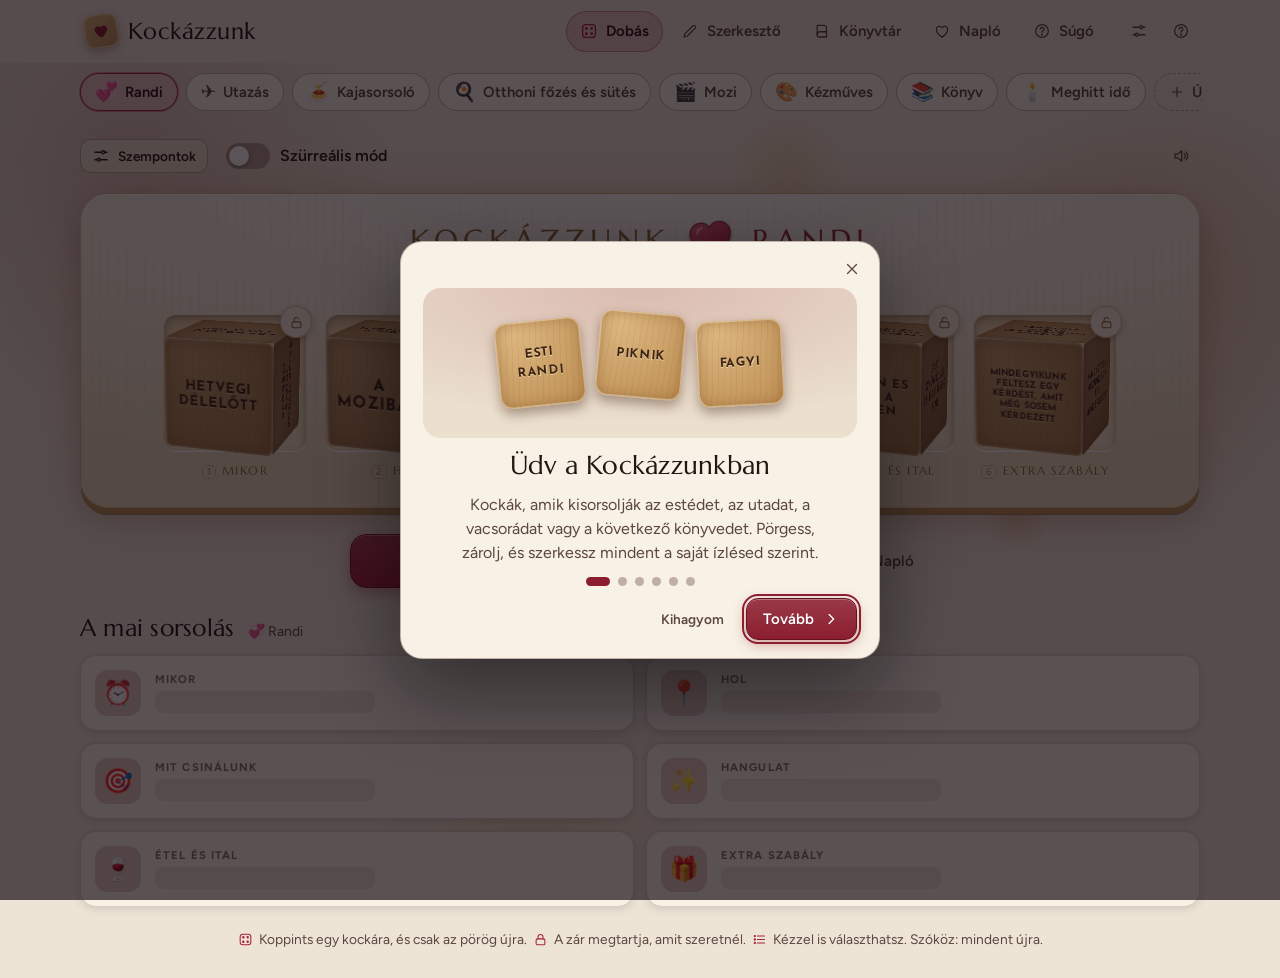
==== commit 78e342ea: "v12: mintás, nagyobb könyvek, dark romance színvilág, egyetlen dísz - spine.js: új gerinc-motor (8 s" ====
--- a/index.html
+++ b/index.html
@@ -7,16 +7,16 @@
 <style>
 /* Elrendezés: fejléc + fő nézet (közép, max 1120px) + telefonon alsó fül-sáv. Hangulat: gyertyafényes esti asztal, krém fatábla, fa kockák. */
 :root {
-  --bg: #f8eee6; --bg2: #f1e2d7; --surface: #fffaf5; --surface2: #f6e9de; --raise: #ffffff;
-  --line: rgba(90, 45, 40, .14); --line2: rgba(90, 45, 40, .28);
-  --fg: #2a1a1d; --fg2: #66504f; --fg3: #8f7776;
-  --heart: #d23f58; --on-accent: #ffffff;
-  --board: #fffcf6; --board2: #f4e8d4; --boardink: #a67c40; --boardline: rgba(120, 80, 30, .24);
-  --wood1: #efd5a9; --wood2: #d8ad72; --woodink: #4b2d15;
-  --glow: rgba(255, 176, 96, .30);
-  --bokeh1: rgba(255, 170, 120, .34); --bokeh2: rgba(236, 110, 140, .26); --bokeh3: rgba(255, 214, 140, .38);
-  --shadow: 0 10px 30px rgba(90, 35, 35, .16); --shadow-s: 0 2px 8px rgba(90, 35, 35, .12);
-  --ok: #2c8a58; --warn: #a96d14; --danger: #c52f48;
+  --bg: #eee4d6; --bg2: #e4d7c4; --surface: #f8f1e5; --surface2: #ebdfcd; --raise: #fffaf1;
+  --line: rgba(60, 28, 22, .16); --line2: rgba(60, 28, 22, .30);
+  --fg: #231512; --fg2: #5c4640; --fg3: #86716a;
+  --heart: #8c1d2f; --on-accent: #ffffff;
+  --board: #f6edd9; --board2: #e9d9b8; --boardink: #8a6a34; --boardline: rgba(110, 75, 25, .28);
+  --wood1: #dcb67f; --wood2: #bb8c52; --woodink: #3d2412;
+  --glow: rgba(190, 120, 50, .22);
+  --bokeh1: rgba(185, 110, 50, .22); --bokeh2: rgba(120, 25, 40, .16); --bokeh3: rgba(214, 170, 90, .26);
+  --shadow: 0 10px 30px rgba(50, 20, 15, .2); --shadow-s: 0 2px 8px rgba(50, 20, 15, .14);
+  --ok: #2f7d57; --warn: #94620f; --danger: #a82037;
   --f-ui: 'Figtree', system-ui, -apple-system, 'Segoe UI', Roboto, 'Helvetica Neue', sans-serif;
   --f-display: 'Marcellus', 'Palatino Linotype', 'Book Antiqua', Georgia, serif;
   --f-cube: 'Josefin Sans', 'Trebuchet MS', 'Gill Sans', sans-serif;
@@ -25,28 +25,28 @@
 }
 @media (prefers-color-scheme: dark) {
   :root:not([data-theme="light"]) {
-    --bg: #150e14; --bg2: #1d121b; --surface: #251925; --surface2: #2f202e; --raise: #38283a;
-    --line: rgba(255, 225, 205, .11); --line2: rgba(255, 225, 205, .24);
-    --fg: #f8ede5; --fg2: #cfbab3; --fg3: #927d7c;
-    --heart: #ee647c;
-    --board: #f4e9d6; --board2: #e6d4b4; --boardink: #9d7238; --boardline: rgba(110, 70, 20, .3);
-    --glow: rgba(255, 170, 90, .26);
-    --bokeh1: rgba(255, 150, 90, .20); --bokeh2: rgba(220, 70, 120, .22); --bokeh3: rgba(255, 200, 120, .16);
-    --shadow: 0 14px 36px rgba(0, 0, 0, .5); --shadow-s: 0 2px 10px rgba(0, 0, 0, .4);
-    --ok: #52c488; --warn: #e3a550; --danger: #ff6b82;
+    --bg: #0f0a0c; --bg2: #160e11; --surface: #1d1317; --surface2: #281a1f; --raise: #33232a;
+    --line: rgba(240, 215, 190, .1); --line2: rgba(240, 215, 190, .22);
+    --fg: #f1e6da; --fg2: #c4aea2; --fg3: #8a7770;
+    --heart: #c8374f;
+    --board: #efe1c6; --board2: #dcc7a0; --boardink: #8f6c33; --boardline: rgba(110, 70, 20, .3);
+    --glow: rgba(200, 130, 60, .2);
+    --bokeh1: rgba(150, 40, 55, .22); --bokeh2: rgba(200, 140, 60, .13); --bokeh3: rgba(90, 50, 120, .16);
+    --shadow: 0 14px 36px rgba(0, 0, 0, .55); --shadow-s: 0 2px 10px rgba(0, 0, 0, .45);
+    --ok: #52b583; --warn: #d9a24c; --danger: #e0566d;
     color-scheme: dark;
   }
 }
 :root[data-theme="dark"] {
-  --bg: #150e14; --bg2: #1d121b; --surface: #251925; --surface2: #2f202e; --raise: #38283a;
-  --line: rgba(255, 225, 205, .11); --line2: rgba(255, 225, 205, .24);
-  --fg: #f8ede5; --fg2: #cfbab3; --fg3: #927d7c;
-  --heart: #ee647c;
-  --board: #f4e9d6; --board2: #e6d4b4; --boardink: #9d7238; --boardline: rgba(110, 70, 20, .3);
-  --glow: rgba(255, 170, 90, .26);
-  --bokeh1: rgba(255, 150, 90, .20); --bokeh2: rgba(220, 70, 120, .22); --bokeh3: rgba(255, 200, 120, .16);
-  --shadow: 0 14px 36px rgba(0, 0, 0, .5); --shadow-s: 0 2px 10px rgba(0, 0, 0, .4);
-  --ok: #52c488; --warn: #e3a550; --danger: #ff6b82;
+  --bg: #0f0a0c; --bg2: #160e11; --surface: #1d1317; --surface2: #281a1f; --raise: #33232a;
+  --line: rgba(240, 215, 190, .1); --line2: rgba(240, 215, 190, .22);
+  --fg: #f1e6da; --fg2: #c4aea2; --fg3: #8a7770;
+  --heart: #c8374f;
+  --board: #efe1c6; --board2: #dcc7a0; --boardink: #8f6c33; --boardline: rgba(110, 70, 20, .3);
+  --glow: rgba(200, 130, 60, .2);
+  --bokeh1: rgba(150, 40, 55, .22); --bokeh2: rgba(200, 140, 60, .13); --bokeh3: rgba(90, 50, 120, .16);
+  --shadow: 0 14px 36px rgba(0, 0, 0, .55); --shadow-s: 0 2px 10px rgba(0, 0, 0, .45);
+  --ok: #52b583; --warn: #d9a24c; --danger: #e0566d;
   color-scheme: dark;
 }
 
@@ -490,7 +490,7 @@
 }
 
 /* ===== Könyvtár (v2): polcok, gerincek, húzás ===== */
-:root { --lh: 214px; }
+:root { --lh: 240px; }
 .lb-tabs { margin: -6px 0 14px; }
 .lb-shelves { display: grid; grid-template-columns: repeat(auto-fill, minmax(min(100%, 500px), 1fr)); gap: 22px 20px; align-items: start; }
 .lb-case { min-width: 0; }
@@ -521,41 +521,38 @@
 }
 .lb-empty { align-self: center; padding: 0 12px; color: #d9c3a0; }
 .lb-slot { flex: none; display: flex; align-items: flex-end; justify-content: center; width: calc(var(--w) + 2px); height: var(--lh); padding: 0 1px 14px; }
-.lb-sp { position: relative; flex: none; width: var(--w); height: calc(var(--k) * (var(--lh) - 40px)); padding: 0; margin: 0; border: 0; background: none; cursor: pointer; font: inherit; color: var(--ink); -webkit-tap-highlight-color: transparent; user-select: none; -webkit-user-select: none; }
+.lb-sp { position: relative; flex: none; width: var(--w); height: calc(var(--k) * (var(--lh) - 40px)); padding: 0; margin: 0; border: 0; background: none; cursor: pointer; font: inherit; color: var(--tink, var(--ink)); -webkit-tap-highlight-color: transparent; user-select: none; -webkit-user-select: none; }
 .lb-sp:focus-visible { outline: none; }
 .lb-sp:focus-visible .lb-bk { box-shadow: 0 0 0 2px #fff, 0 0 0 4px var(--tc); }
 .lb-bk {
   position: absolute; inset: 0; display: flex; flex-direction: column; align-items: center; gap: 6px; padding: 18px 0 14px; border-radius: 2px 2px 1px 1px; transform-origin: 18% 100%;
-  background: linear-gradient(90deg, rgba(0, 0, 0, .32), rgba(255, 255, 255, .13) 10%, rgba(255, 255, 255, 0) 38%, rgba(0, 0, 0, .1) 84%, rgba(0, 0, 0, .34)), var(--c);
+  background: linear-gradient(90deg, rgba(0, 0, 0, .18), rgba(255, 255, 255, .1) 10%, rgba(255, 255, 255, 0) 38%, rgba(0, 0, 0, .06) 84%, rgba(0, 0, 0, .2)), var(--bgimg, none) center / 100% 100% no-repeat, var(--c);
   box-shadow: 1px 0 0 rgba(0, 0, 0, .35), 0 1px 0 rgba(0, 0, 0, .25);
   transition: transform .24s cubic-bezier(.3, 1.5, .5, 1), box-shadow .2s;
 }
 .lb-bk::before, .lb-bk::after { content: ''; position: absolute; left: 0; right: 0; pointer-events: none; }
 .lb-t { flex: 1 1 0; min-height: 0; max-height: 100%; writing-mode: vertical-rl; font-family: var(--f-display); font-size: var(--fs, 13px); line-height: 1.15; letter-spacing: .02em; white-space: nowrap; overflow: hidden; text-overflow: ellipsis; text-align: start; }
 .lb-a { flex: 0 1 auto; max-height: var(--ah, 30%); writing-mode: vertical-rl; font-family: var(--f-ui); font-size: 10px; letter-spacing: .03em; opacity: .78; white-space: nowrap; overflow: hidden; text-overflow: ellipsis; }
-/* stílusok */
-.s1 .lb-bk::before { top: 7px; height: 6px; border-top: 2px solid var(--ink); border-bottom: 2px solid var(--ink); opacity: .55; }
-.s1 .lb-bk::after { bottom: 7px; height: 6px; border-top: 2px solid var(--ink); border-bottom: 2px solid var(--ink); opacity: .55; }
-.s2 .lb-bk::before { top: 7px; height: 2px; background: #d9b25a; box-shadow: 0 4px 0 #d9b25a; }
-.s2 .lb-bk::after { bottom: 7px; height: 2px; background: #d9b25a; box-shadow: 0 -4px 0 #d9b25a; }
-.s2 .lb-t { color: #f3deaa; text-shadow: 0 1px 0 rgba(0, 0, 0, .35); }
+/* stílusok: a díszítést (fólia-vonalak, bordák, keret, minta) a gerinc-kép tartalmazza (spine.js); itt csak a szöveg-kezelés */
+.lb-t { text-shadow: 0 1px 0 rgba(0, 0, 0, .28); }
+.pt .lb-t { background: color-mix(in srgb, var(--c) 88%, transparent); padding: 5px 2px; border-radius: 3px; box-shadow: 0 0 0 .5px color-mix(in srgb, var(--ink) 28%, transparent); }
 .s3 .lb-t { background: color-mix(in srgb, var(--ink) 16%, transparent); padding: 6px 3px; border-radius: 2px; }
 .s3 .lb-bk::after { bottom: 6px; left: 50%; right: auto; width: 9px; height: 9px; margin-left: -4.5px; background: var(--ink); opacity: .65; }
-.s4 .lb-bk { background: linear-gradient(180deg, rgba(255, 255, 255, .16), rgba(255, 255, 255, 0) 12%, rgba(0, 0, 0, 0) 85%, rgba(0, 0, 0, .28)), linear-gradient(90deg, rgba(0, 0, 0, .32), rgba(255, 255, 255, .1) 10%, rgba(255, 255, 255, 0) 38%, rgba(0, 0, 0, .12) 84%, rgba(0, 0, 0, .36)), var(--c); }
-.s4 .lb-bk::before { top: 0; bottom: 0; left: 24%; right: auto; width: 1px; background: rgba(0, 0, 0, .22); }
+.s5 .lb-bk { padding: 32px 0 30px; }
+.s6 .lb-bk { padding: 20px 0 16px; }
 /* státusz */
 .lb-mark { position: absolute; pointer-events: none; }
 .reading .lb-mark { top: -7px; left: 50%; margin-left: -3px; width: 6px; height: 17px; background: #c43d4b; box-shadow: 0 1px 2px rgba(0, 0, 0, .4); clip-path: polygon(0 0, 100% 0, 100% 100%, 50% 80%, 0 100%); }
 .done .lb-mark { bottom: 5px; left: 50%; margin-left: -4px; width: 8px; height: 8px; border-radius: 50%; background: #e8c765; box-shadow: 0 0 0 1px rgba(0, 0, 0, .3); }
 .s3.done .lb-mark { bottom: 20px; }
 /* billenés egérrávitelre / fókuszra */
-@media (hover: hover) { .lb:not(.edit) .lb-sp:hover .lb-bk { transform: translateY(-4px) rotate(-6deg); box-shadow: 4px 7px 12px rgba(0, 0, 0, .5), 1px 0 0 rgba(0, 0, 0, .35); z-index: 3; } }
-.lb:not(.edit) .lb-sp:focus-visible .lb-bk { transform: translateY(-4px) rotate(-6deg); }
-.lb:not(.edit) .lb-sp:active .lb-bk { transform: translateY(-2px) rotate(-3deg); }
+@media (hover: hover) { .lb:not(.edit) .lb-sp:hover .lb-bk { transform: translateY(-9px) rotate(-11deg); box-shadow: 6px 10px 16px rgba(0, 0, 0, .55), 1px 0 0 rgba(0, 0, 0, .35); z-index: 3; } }
+.lb:not(.edit) .lb-sp:focus-visible .lb-bk { transform: translateY(-9px) rotate(-11deg); }
+.lb:not(.edit) .lb-sp:active .lb-bk { transform: translateY(-4px) rotate(-5deg); }
 .lb.edit .lb-sp { cursor: grab; touch-action: none; }
 .lb.edit .lb-sp:hover .lb-bk { transform: translateY(-3px); }
 .lb-sp.picked .lb-bk { transform: translateY(-12px); box-shadow: 0 0 0 2px #f4d37a, 0 0 14px 2px rgba(244, 211, 122, .55), 3px 8px 12px rgba(0, 0, 0, .45); }
-.lb-sp.picked::before { content: '♥'; position: absolute; top: -34px; left: 50%; transform: translateX(-50%); color: #ff7a90; font-size: 15px; line-height: 1; pointer-events: none; }
+.lb-sp.picked::before { content: '♥'; position: absolute; top: -34px; left: 50%; transform: translateX(-50%); color: #d0445c; font-size: 15px; line-height: 1; pointer-events: none; }
 .lb-sp.flash .lb-bk { animation: lbflash .5s 3; }
 @keyframes lbflash { 50% { transform: translateY(-20px) rotate(-8deg); } }
 .lb-sp.dim .lb-bk { opacity: .22; filter: grayscale(.6); }
@@ -580,12 +577,12 @@
 .lb-sws { display: flex; flex-wrap: wrap; gap: 6px; }
 .lb-sw { position: relative; width: 28px; height: 28px; border-radius: 50%; border: 2px solid var(--line2); cursor: pointer; padding: 0; display: inline-grid; place-items: center; }
 .lb-sw.on { border-color: var(--fg); box-shadow: 0 0 0 2px var(--surface2), 0 0 0 4px var(--tc); }
-.lb-sw.custom { background: conic-gradient(#e0555a, #e8b04a, #7bc46b, #4aa8c8, #8a6bd0, #e0555a); color: #fff; overflow: hidden; }
+.lb-sw.custom { background: conic-gradient(#8f1d2c, #c9923a, #3a8060, #2f7d86, #6b4a9c, #8f1d2c); color: #fff; overflow: hidden; }
 .lb-sw.custom .lb-color { position: absolute; inset: 0; opacity: 0; width: 100%; height: 100%; cursor: pointer; padding: 0; border: 0; }
 .lb-shelfsel select { width: auto; min-width: 180px; }
 .ar-list { display: flex; flex-direction: column; gap: 6px; margin: 8px 0; }
 @media (max-width: 560px) {
-  :root { --lh: 190px; }
+  :root { --lh: 212px; }
   .lb-frame { padding: 8px 8px 8px; }
   .lb-row { padding: 0 4px; }
   .lb-top { flex-direction: column; align-items: stretch; }
@@ -594,6 +591,22 @@
 }
 .lite .lb-bk { transition: none; }
 @media (prefers-reduced-motion: reduce) { .lb-bk { transition: none; } .lb-sp.flash .lb-bk { animation: none; } }
+
+/* ===== Könyv-szerkesztő (v12): nagy előnézet, miniatűr-választók ===== */
+.lb-prev { padding: 14px 18px 0; }
+.lb-bigspine { display: block; border-radius: 3px 3px 1px 1px; box-shadow: 4px 0 10px rgba(0, 0, 0, .5), inset 0 0 0 1px rgba(0, 0, 0, .25); }
+.lb-top .lb-info { display: flex; flex-direction: column; gap: 6px; min-width: 0; align-self: center; }
+.lb-quick { margin-top: 8px; }
+.lb-ths { display: flex; flex-wrap: wrap; gap: 8px; flex: 1 1 260px; min-width: 0; }
+.lb-th { position: relative; display: flex; flex-direction: column; align-items: center; gap: 4px; width: 64px; padding: 6px 4px 5px; border-radius: 10px; border: 1px solid var(--line2); background: var(--surface); color: var(--fg2); cursor: pointer; font: inherit; transition: background .15s, border-color .15s, transform .15s; }
+.lb-th:hover { background: var(--raise); transform: translateY(-1px); }
+.lb-th.on { border-color: var(--tc); background: color-mix(in srgb, var(--tc) 14%, var(--surface)); color: var(--fg); box-shadow: 0 0 0 1px color-mix(in srgb, var(--tc) 40%, transparent); }
+.lb-th canvas { display: block; border-radius: 2px; box-shadow: 1px 0 3px rgba(0, 0, 0, .35); }
+.lb-th-n { font-size: .68rem; font-weight: 600; line-height: 1.1; text-align: center; max-width: 100%; overflow-wrap: anywhere; }
+.lb-sw.foil { border-radius: 8px; }
+.lb-sw.foil.metal { box-shadow: inset 0 0 0 1px rgba(255, 255, 255, .5), inset 0 -6px 8px rgba(0, 0, 0, .2); }
+@media (max-width: 560px) { .lb-th { width: 56px; } }
+.lb-opt { align-items: flex-start; }
 
 
 /* ===== Díszek (v2): méretek + egyéni animációk. Csak transform/opacity, egyszeri lejátszás (nincs végtelen animáció). ===== */
@@ -1672,14 +1685,22 @@
     return { replaced, kept };
   }
 
-  return { VERSION, themes, books, BOOK_GENRES, BOOK_MOODS, T, migrate, sig };
+  /* v12: a rózsaszínes/barbie alap-témaszínek helyett sötét, „dark romance” tónusok — csak az érintetlen (nem átszínezett) alap témákon */
+  const RECOLOR = { randi: ['#e04a5f', '#a8233a'], utazas: ['#2c9bb8', '#2f7d86'], kaja: ['#e8832a', '#b5632a'], fozes: ['#d9622b', '#a6482a'], mozi: ['#9b6bdb', '#6b4a9c'], kezmuves: ['#3fae7b', '#3a8060'], konyv: ['#c9923a', '#a67a32'], meghitt: ['#c2335f', '#7d1d3a'] };
+  function recolor(S) {
+    if (!S.settings) S.settings = {}; if ((S.settings.palV || 0) >= 12) return 0;
+    let n = 0; S.themes.forEach(t => { const r = t.builtin && RECOLOR[t.id]; if (r && String(t.color).toLowerCase() === r[0]) { t.color = r[1]; n++; } });
+    S.settings.palV = 12; return n;
+  }
+
+  return { VERSION, themes, books, BOOK_GENRES, BOOK_MOODS, T, migrate, recolor, sig };
 })();
 
 
 /* ===== Randi téma (v2: minden Mit/Étel opciónak kötelező helyszín-whitelistje van → nincs értelmetlen párosítás) =====
    Helyszín-címkék (Hol): nappali, konyha, terasz, utca, természet, víz, kávézó, étterem, kilátó, mozi, múzeum, új
    Osztály-címkék (Hol): otthon, kint, város, bent. Napszak-címkék (Mikor): reggel, délelőtt, délután, naplemente, este, éjjel, egésznap */
-SeedParts.randi = T => T.theme('randi', 'Randi', '💞', '#e04a5f', 'Randitervező: mikor, hol, mit csinálunk, és milyen hangulatban.', [
+SeedParts.randi = T => T.theme('randi', 'Randi', '💞', '#a8233a', 'Randitervező: mikor, hol, mit csinálunk, és milyen hangulatban.', [
   T.die('randi-mikor', 'Mikor', '⏰', `
 Reggeli randi, korán kelve #reggel #nappal
 Hétvégi délelőtt #délelőtt #nappal
@@ -1772,7 +1793,7 @@
 
 /* ===== Utazás (v2). Úticél-címkék: távolság (közel/közepes/messze), jelleg (város, tenger, víz, hegy, falu, bor, természet, hajózható, kempingezhető),
    éghajlat (meleg, hideg). A Hossz-ra, Közlekedésre, Szállásra, Programra szigorú „kell" szabályok vonatkoznak. */
-SeedParts.utazas = T => T.theme('utazas', 'Utazás', '✈️', '#2c9bb8', 'Úti cél, hossz, közlekedés, szállás és program: egyben vagy egyenként.', [
+SeedParts.utazas = T => T.theme('utazas', 'Utazás', '✈️', '#2f7d86', 'Úti cél, hossz, közlekedés, szállás és program: egyben vagy egyenként.', [
   T.die('utazas-hossz', 'Hossz', '⏳', `
 Egy nap #egy-nap
 Hétvége (2–3 nap) #hétvége
@@ -1854,7 +1875,7 @@
 
 /* ===== Kajasorsoló (v2). Fő fogás: konyha-whitelist + alkalom-tiltás; #kézben (utcai), #hordozható (piknik), #házi (csak otthon).
    Desszert: nemzeti desszert csak a megfelelő konyhához; Kihívás csak olyan módhoz, amihez értelme van. */
-SeedParts.kaja = T => T.theme('kaja', 'Kajasorsoló', '🍝', '#e8832a', 'Mit együnk ma? Alkalom, konyha, fő fogás, ital és desszert.', [
+SeedParts.kaja = T => T.theme('kaja', 'Kajasorsoló', '🍝', '#b5632a', 'Mit együnk ma? Alkalom, konyha, fő fogás, ital és desszert.', [
   T.die('kaja-alkalom', 'Alkalom', '🕑', `
 Reggeli #reggeli
 Brunch #brunch
@@ -2015,7 +2036,7 @@
     ['Gofri, friss gyümölcsökkel', 'reggeli-étel|sütemény', 'gyümölcs|tojás', 'közepes'], ['Joghurtos-gyümölcsös reggeli tál', 'reggeli-étel', 'gyümölcs', 'gyors'], ['Sajtos-sonkás melegszendvics', 'reggeli-étel', 'sajt|sertés', 'gyors']
   ];
   const dishLines = DISHES.map(d => d[0] + ' ?' + d[1] + ' ?' + d[2] + ' ?' + d[3]).join('\n');
-  return T.theme('fozes', 'Otthoni főzés és sütés', '🍳', '#d9622b', 'Nem tudjátok, mit főzzetek vagy süssetek? A kockák döntenek: alkalom, típus, alapanyag, nehézség, és a konkrét étel.', [
+  return T.theme('fozes', 'Otthoni főzés és sütés', '🍳', '#a6482a', 'Nem tudjátok, mit főzzetek vagy süssetek? A kockák döntenek: alkalom, típus, alapanyag, nehézség, és a konkrét étel.', [
     T.die('foz-alkalom', 'Alkalom', '📅', `
 Hétköznap esti vacsora ?leves|főétel|tészta|saláta #hétköznap !hosszú
 Hétvégi ebéd ?leves|főétel|tészta|saláta|pékáru #hétvége
@@ -2222,7 +2243,7 @@
   const lenTag = m => m < 105 ? 'rövid' : m <= 135 ? 'átlagos' : 'hosszú';
   const eraTag = y => y < 1980 ? 'klasszikus' : y < 2000 ? 'retro' : y < 2011 ? 'e2000' : 'új';
   const filmLines = FILMS.map(f => f[0] + ' (' + f[3] + ') ?' + f[1] + ' ?' + lenTag(f[2]) + ' ?' + eraTag(f[3])).join('\n');
-  return T.theme('mozi', 'Mozi', '🎬', '#9b6bdb', 'Hangulat, műfaj, hossz, korszak és konkrét film: az estére való film kisorsolása.', [
+  return T.theme('mozi', 'Mozi', '🎬', '#6b4a9c', 'Hangulat, műfaj, hossz, korszak és konkrét film: az estére való film kisorsolása.', [
     T.die('mozi-hol', 'Hogyan nézzük', '📺', `
 A moziban, hátsó sorban #mozi !klasszikus !retro
 Otthon, takaró alatt #otthon
@@ -2286,7 +2307,7 @@
 
 /* ===== Kézműves (v2). Technika-címkék: akvarell, akril, gyurma, origami, horgolás, kötés, makramé, hímzés, gyertya, szappan, gyöngy, kollázs, nyomat,
    textilfesték, fafaragás, mozaik, gipsz, papírmasé, üvegfestés. Minden tárgy csak az észszerű technikákhoz kapcsolódik. */
-SeedParts.kezmuves = T => T.theme('kezmuves', 'Kézműves', '🎨', '#3fae7b', 'Ötletadó alkotáshoz: technika, tárgy, kinek, stílus, idő és közös szabály.', [
+SeedParts.kezmuves = T => T.theme('kezmuves', 'Kézműves', '🎨', '#3a8060', 'Ötletadó alkotáshoz: technika, tárgy, kinek, stílus, idő és közös szabály.', [
   T.die('kez-technika', 'Technika', '🧵', `
 Akvarellfestés #akvarell
 Akrilfestés vászonra #akril
@@ -2367,7 +2388,7 @@
 
 
 /* ===== Könyv (v2): a műfaj/hangulat/hossz kockák a polcról szűrnek; a „Hogyan"/„Hol" kockák illeszkedő párokat adnak. ===== */
-SeedParts.konyv = T => T.theme('konyv', 'Könyv', '📚', '#c9923a', 'A polcodról sorsol: műfaj, hangulat és hossz alapján választ könyvet.', [
+SeedParts.konyv = T => T.theme('konyv', 'Könyv', '📚', '#a67a32', 'A polcodról sorsol: műfaj, hangulat és hossz alapján választ könyvet.', [
   T.die('konyv-mufaj', 'Műfaj', '🏷️', Seed.BOOK_GENRES.map(g => g + ' #' + Engine.slug(g)).join('\n') + '\nBármi, lepj meg #barmi', { role: 'genre' }),
   T.die('konyv-hangulat', 'Hangulat', '🌗', `
 Megnyugtató #megnyugtató !sötét
@@ -2404,7 +2425,7 @@
 
 
 /* ===== Meghitt idő (v2). Helyszín-címkék: hálószoba, nappali, fürdő, erkély, hotel; időtartam-címkék: fél-óra, este, reggel, nap. */
-SeedParts.meghitt = T => T.theme('meghitt', 'Meghitt idő', '🕯️', '#c2335f', 'Romantikus, tapintatos esték kettesben. Írd át a saját ízlésed szerint.', [
+SeedParts.meghitt = T => T.theme('meghitt', 'Meghitt idő', '🕯️', '#7d1d3a', 'Romantikus, tapintatos esték kettesben. Írd át a saját ízlésed szerint.', [
   T.die('meg-hangulat', 'Hangulat', '🌹', `
 Lassú és romantikus #lassú
 Játékos és nevetős #játékos
@@ -2725,7 +2746,7 @@
     }
     if (!this.raf) { this.last = performance.now(); this.raf = requestAnimationFrame(t => this.loop(t)); }
   },
-  hearts(x, y, n) { this.add(x, y, n || 22, { colors: ['#e0526a', '#ff8fa3', '#ffb3c1', '#f4c26b', '#fff1d6'], kind: 'heart', speed: 8, spread: Math.PI * 1.1, size: 9, life: 100 }); },
+  hearts(x, y, n) { this.add(x, y, n || 22, { colors: ['#b3243a', '#d0445c', '#8c1d2f', '#e0b45a', '#f3e6cc'], kind: 'heart', speed: 8, spread: Math.PI * 1.1, size: 9, life: 100 }); },
   sparks(x, y, n) { this.add(x, y, n || 10, { colors: ['#ffe9b0', '#ffd27a', '#fff6dc'], kind: 'spark', speed: 3.2, spread: Math.PI * 2, size: 6, life: 34, gravity: 0.03 }); },
   loop(t) {
     const cx = this.cx, d = this.d; this.raf = 0;
@@ -2795,7 +2816,7 @@
     S.ui = Object.assign({ themeId: S.themes[0].id, view: 'dobas' }, S.ui || {});
     S.rolls = S.rolls || {};
     S.fresh = false;
-    S.migrated = Seed.migrate(S);
+    S.migrated = Seed.migrate(S); Seed.recolor(S);
   } else {
     S = { v: 1, themes: Seed.themes(), books: Seed.books(), shelves: [], history: [], settings: Object.assign({}, DEFAULTS, (st && st.settings) || {}), ui: { themeId: 'randi', view: 'dobas' }, rolls: {}, fresh: true, seedV: Seed.VERSION };
   }
@@ -3438,7 +3459,7 @@
 'use strict';
 
 const EMOJIS = ['💞', '❤️', '💌', '🌹', '🕯️', '🥂', '🍷', '🍸', '☕', '🍰', '🍕', '🍝', '🍣', '🌮', '🍔', '🍓', '🥐', '🧁', '🍫', '✈️', '🚆', '🚗', '🚲', '⛵', '🏖️', '🏔️', '🏕️', '🌍', '🗺️', '🧳', '🎒', '🏨', '🎬', '🍿', '🎭', '🎞️', '📺', '🎶', '🎧', '🎤', '🎸', '🎨', '🖌️', '🧵', '🧶', '✂️', '🎁', '🎀', '📚', '📖', '✏️', '📝', '🏷️', '📏', '🗣️', '🪑', '🛋️', '🛁', '🏠', '📍', '⏰', '⏳', '⏱️', '🕑', '🌙', '⭐', '✨', '🌈', '🔥', '❄️', '🌸', '🌿', '🍂', '🌗', '🔮', '🪄', '🎲', '🎯', '🎮', '🧩', '♟️', '🎳', '📸', '💡', '🐾', '🤝', '⚡', '🌍', '🎡', '🛍️', '🧘', '🏃', '🚿'];
-const COLORS = ['#e04a5f', '#e8832a', '#c9923a', '#3fae7b', '#2c9bb8', '#5b7bd6', '#9b6bdb', '#c2335f', '#d96ca4', '#6b7a8c'];
+const COLORS = ['#a8233a', '#b5632a', '#a67a32', '#3a8060', '#2f7d86', '#4a63a8', '#6b4a9c', '#7d1d3a', '#5e2a45', '#6b7a8c'];
 const E = { tid: null, open: {}, adv: {}, focus: null, lastField: null };
 
 function toastAction(msg, label, fn) {
@@ -4101,11 +4122,11 @@
    Könyv-megjelenés (opcionális mezők): color '#rrggbb', style 0-4, h 0.7-1 (magasság), th 1-3 (vastagság). Ha nincs, a címből számolt, stabil alapérték. */
 'use strict';
 
-const PALETTE = ['#7b2d26', '#a63d2f', '#c4572f', '#d08c2f', '#c9a227', '#8a8f3c', '#4f6f3a', '#2f5d50', '#2c7a7b', '#2a4a6e', '#1f3558', '#4b3b7a', '#7a3b6a', '#a14a76', '#5c4033', '#3b3a36', '#8c8577', '#e0d5bf', '#d9c3a0', '#b34a5e'];
-const SPINE_STYLES = ['Sima', 'Csíkos', 'Díszes', 'Modern', 'Kopott'];
-const SPINE_H = [['Alacsony', 0.74], ['Közepes', 0.87], ['Magas', 1]];
+const PALETTE = ['#5c1320', '#7a1b2e', '#8f1d2c', '#4a1627', '#3f1d38', '#2a1630', '#14192e', '#1b2a4a', '#34506b', '#17353b', '#1f4a4a', '#1f3a2c', '#4a4a22', '#4a2c1c', '#33201a', '#7b3a22', '#9c7a3c', '#25232a', '#14110f', '#3f4552', '#6b6560', '#d8ccb4', '#c9b891', '#e8dfcc'];   // dark romance: vérvörös, szilva, éjkék, erdőzöld, bőrbarna, fekete + 3 világos (csont, pergamen, elefántcsont)
+const SPINE_STYLES = ['Sima', 'Csíkos', 'Díszes', 'Modern', 'Kopott', 'Bőrkötés', 'Keretes', 'Kéttónusú'];
+const SPINE_H = [['Alacsony', 0.76], ['Közepes', 0.88], ['Magas', 1]];
 const SPINE_TH = [['Auto', 0], ['Vékony', 1], ['Közepes', 2], ['Vastag', 3]];
-const TH_W = [0, 24, 36, 50];
+const TH_W = [0, 28, 41, 57];
 const hashStr = s => { let x = 5381; s = String(s); for (let i = 0; i < s.length; i++) x = ((x << 5) + x + s.charCodeAt(i)) >>> 0; return x; };
 const isHex = c => typeof c === 'string' && /^#[0-9a-f]{6}$/i.test(c);
 function inkFor(hex) {
@@ -4119,15 +4140,19 @@
   const hh = mx === r ? ((g - b) / d + 6) % 6 : mx === g ? (b - r) / d + 2 : (r - g) / d + 4;
   return hh * 60 + l;
 }
+const lumOf = hex => { const n = parseInt(hex.slice(1), 16); return (0.2126 * (n >> 16 & 255) + 0.7152 * (n >> 8 & 255) + 0.0722 * (n & 255)) / 255; };
 function spineLook(b) {
   const hs = hashStr(b.id + '|' + b.title);
-  const color = isHex(b.color) ? b.color : PALETTE[hs % PALETTE.length];
-  const style = b.style != null && b.style >= 0 && b.style < SPINE_STYLES.length ? b.style | 0 : (hs >>> 5) % 5;
-  const k = b.h != null ? clamp(+b.h || 0.87, 0.6, 1) : [0.74, 0.8, 0.87, 0.93, 1][(hs >>> 9) % 5];
+  const color = isHex(b.color) ? b.color : PALETTE[hs % PALETTE.length], lum = lumOf(color);
+  const style = b.style != null && b.style >= 0 && b.style < SPINE_STYLES.length ? b.style | 0 : (hs >>> 5) % SPINE_STYLES.length;
+  const pr = (hs >>> 13) % 11, pat = b.pat != null && b.pat >= 0 && b.pat < SPINE_PATS.length ? b.pat | 0 : (pr > 8 ? 0 : pr);   // alapból a könyvek ~80%-a mintás
+  const fp = lum < 0.45 ? [0, 0, 0, 1, 2, 5] : [3, 4, 3, 4, 2], acc = isHex(b.acc) ? b.acc : FOILS[fp[(hs >>> 17) % fp.length]][1];
+  const k = b.h != null ? clamp(+b.h || 0.88, 0.6, 1) : [0.76, 0.82, 0.88, 0.94, 1][(hs >>> 9) % 5];
   const pages = +b.pages || 0;
-  const auto = pages ? 22 + clamp(pages, 60, 900) / 900 * 34 : 26 + (hs >>> 3) % 12;
-  const w = Math.round(TH_W[b.th] || auto);
-  return { color: color, ink: inkFor(color), style: style, k: k, w: w };
+  const auto = (pages ? 22 + clamp(pages, 60, 900) / 900 * 34 : 26 + (hs >>> 3) % 12) * 1.14;
+  const w = Math.round(TH_W[b.th] || auto), ink = inkFor(color), metal = foilMetal(acc), contrast = Math.abs(lumOf(acc) - lum) > 0.4;
+  const tfoil = metal && contrast && (style === 2 || style === 5 || style === 6);
+  return { color: color, ink: ink, style: style, k: k, w: w, pat: pat, acc: acc, metal: metal, lum: lum, tfoil: tfoil, tink: tfoil ? acc : ink };
 }
 
 /* ---------- modell ---------- */
@@ -4149,6 +4174,7 @@
   if (!S) return;
   const firstTime = !Array.isArray(S.decor);
   S.decor = dragonMigrate(Array.isArray(S.decor) ? S.decor : []).filter(d => d && typeof d.id === 'string' && DECOR[d.type]);
+  let wiped = 0; if (!S.settings.decor12) { wiped = S.decor.length; S.decor = []; S.settings.decor12 = true; }   // v12: a díszek újrakezdése — mindent levesz egyszer, utána egyszerre csak egy lehet kint
   const have = new Set(S.books.map(b => b.id).concat(S.decor.map(d => d.id))), seen = new Set();
   S.shelves = (Array.isArray(S.shelves) ? S.shelves : []).filter(s => s && Array.isArray(s.ids));
   S.shelves.forEach(s => {
@@ -4158,8 +4184,9 @@
   const missing = S.decor.filter(d => !seen.has(d.id)).map(d => d.id).concat(S.books.filter(b => !seen.has(b.id)).map(b => b.id));
   if (!S.shelves.length) S.shelves = defaultShelves(S.books);
   else if (missing.length) { const last = S.shelves[S.shelves.length - 1]; missing.forEach(id => last.ids.push(id)); }
-  if (firstTime && !S.decor.length) { const st = starterDecor(); S.decor = st.decor; placeDecor(st.place, 0); }
-  const cut = trimDecor(); if (cut > 0) { persist(); setTimeout(() => toast('Túl sok dísz volt kint, ezért ' + cut + ' dísz lekerült a polcról (legfeljebb ' + MAX_DECOR + ' lehet, hogy az oldal gyors maradjon). A Díszek gombbal bármikor újat tehetsz ki.'), 600); }
+  if (firstTime && !S.decor.length && window.__STARTER) { const st = starterDecor(); S.decor = st.decor; placeDecor(st.place, 0); }   // (csak a tesztek kérnek kezdő díszeket; az oldal díszek nélkül indul)
+  if (wiped) { persist(); setTimeout(() => toast('A díszek lekerültek a polcról. A Díszek gombbal egyet felrakhatsz (egyszerre csak egy lehet kint).'), 700); }
+  const cut = trimDecor(); if (cut > 0) { persist(); setTimeout(() => toast('Egyszerre csak ' + MAX_DECOR + ' dísz lehet kint, a többi lekerült a polcról. A Díszek gombbal bármikor cserélhetsz.'), 600); }
 }
 const shelfOf = id => S.shelves.find(s => s.ids.indexOf(id) >= 0);
 const bookById = id => S.books.find(b => b.id === id);
@@ -4178,20 +4205,21 @@
 const libLH = () => parseInt(getComputedStyle(document.documentElement).getPropertyValue('--lh'), 10) || 214;
 function titleFit(b, L, lh) {   // betűméret + szerző-sáv magassága, hogy a cím lehetőleg kiférjen a gerincre
   const avail = L.k * (lh - 40) - 34, showA = L.w >= 34 && !!b.author;
-  const aH = showA ? Math.min(avail * 0.3, b.author.length * 5.4) : 0;
+  const aH = showA ? Math.min(avail * 0.36, b.author.length * 6) : 0;
   const tAvail = avail - aH - (showA ? 6 : 0);
   const fs = clamp(Math.floor(tAvail / (Math.max(4, b.title.length) * 0.54) * 2) / 2, 9.5, L.w < 30 ? 12 : 13.5);
   return { fs: fs, ah: Math.round(aH), showA: showA };
 }
+const spineBgCss = (b, L, lh) => { const u = spineBgUrl(b, L, L.w, Math.round(L.k * (lh - 40))); return u ? 'url(' + u + ')' : 'none'; };
 function slotEl(b, picked, lh) {
   const L = spineLook(b), F = titleFit(b, L, lh || libLH());
-  const cls = 'lb-sp s' + L.style + (picked ? ' picked' : '') + (b.status === 'olvasom' ? ' reading' : b.status === 'elolvastam' ? ' done' : '');
+  const cls = 'lb-sp s' + L.style + (L.pat ? ' pt' : '') + (picked ? ' picked' : '') + (b.status === 'olvasom' ? ' reading' : b.status === 'elolvastam' ? ' done' : '');
   const sp = h('button', { type: 'button', class: cls, dataset: { id: b.id }, title: b.title + (b.author ? ' – ' + b.author : '') + (picked ? ' (a dobásból kiválasztva)' : ''), 'aria-label': b.title + (b.author ? ', ' + b.author : '') + (picked ? ' (kiválasztva)' : '') },
     h('span', { class: 'lb-bk' },
       h('span', { class: 'lb-t' }, b.title),
       F.showA ? h('span', { class: 'lb-a' }, b.author) : null,
       b.status !== 'olvasatlan' ? h('i', { class: 'lb-mark', 'aria-hidden': 'true' }) : null));
-  return h('div', { class: 'lb-slot', dataset: { id: b.id }, style: { '--c': L.color, '--ink': L.ink, '--w': L.w + 'px', '--k': String(L.k), '--fs': F.fs + 'px', '--ah': F.ah + 'px' } }, sp);
+  return h('div', { class: 'lb-slot', dataset: { id: b.id }, style: { '--c': L.color, '--ink': L.ink, '--tink': L.tink, '--bgimg': spineBgCss(b, L, lh || libLH()), '--w': L.w + 'px', '--k': String(L.k), '--fs': F.fs + 'px', '--ah': F.ah + 'px' } }, sp);
 }
 function libStats() {
   const n = S.books.length, dc = S.decor.length;
@@ -4373,31 +4401,204 @@
 }
 
 
+/* ===== Könyvgerinc-művészet (v12): kötés-stílusok, minták, fólia =====
+   EGY rajzoló szolgálja a 3D textúrát, a könyv-szerkesztő előnézetét és a 2D háttérképet.
+   Két vászon készül egyszerre (Dual): szín (albedo) + maszk. A maszk R csatornája a dombormű magassága (bump), G az érdesség, B a fémesség,
+   így a fólia (arany/ezüst/réz) a 3D-ben tényleg fémesen csillog, a minták és a bőrkötés-bordák pedig kidomborodnak. */
+'use strict';
+
+const SPINE_PATS = ['Nincs', 'Damaszt', 'Rács', 'Inda és tüske', 'Csillagos ég', 'Pikkely', 'Marmor', 'Hullám', 'Gótikus ív'];
+const FOILS = [['Arany', '#d9b25a', 1], ['Ezüst', '#cdd2d8', 1], ['Réz', '#c98a55', 1], ['Vérvörös', '#b3243a', 0], ['Éjfekete', '#17110f', 0], ['Krém', '#efe2c4', 0]];
+const MASK = { base: 'rgb(60,158,0)', emb: 'rgb(150,150,0)', ink: 'rgb(190,140,0)', foil: 'rgb(255,66,255)', deb: 'rgb(8,172,0)' };
+const foilMetal = hex => FOILS.some(f => f[2] && f[1].toLowerCase() === String(hex).toLowerCase());
+
+/* két vászonra egyszerre rajzoló segéd: a szín- és a maszk-vászon ugyanazt az útvonalat kapja; a fill/stroke csak akkor érinti a maszkot, ha a stílusnak van „fajtája” */
+class Dual {
+  constructor(a, b) { this.a = a; this.b = b; this.m = false; }
+  set(col, kind) { this.a.fillStyle = this.a.strokeStyle = col; this.m = !!kind; if (kind) this.b.fillStyle = this.b.strokeStyle = MASK[kind]; return this; }
+  lw(x) { this.a.lineWidth = this.b.lineWidth = x; return this; }
+  font(f) { this.a.font = this.b.font = f; return this; }
+  fillRect(x, y, w, h) { this.a.fillRect(x, y, w, h); if (this.m) this.b.fillRect(x, y, w, h); return this; }
+  strokeRect(x, y, w, h) { this.a.strokeRect(x, y, w, h); if (this.m) this.b.strokeRect(x, y, w, h); return this; }
+  text(t, x, y) { this.a.fillText(t, x, y); if (this.m) this.b.fillText(t, x, y); return this; }
+  fill() { this.a.fill(); if (this.m) this.b.fill(); return this; }
+  stroke() { this.a.stroke(); if (this.m) this.b.stroke(); return this; }
+  rr(x, y, w, h, r) { return this.beginPath().moveTo(x + r, y).arcTo(x + w, y, x + w, y + h, r).arcTo(x + w, y + h, x, y + h, r).arcTo(x, y + h, x, y, r).arcTo(x, y, x + w, y, r).closePath(); }
+}
+['beginPath', 'moveTo', 'lineTo', 'arc', 'arcTo', 'ellipse', 'bezierCurveTo', 'quadraticCurveTo', 'closePath', 'rect', 'save', 'restore', 'translate', 'rotate'].forEach(n => { Dual.prototype[n] = function () { this.a[n].apply(this.a, arguments); this.b[n].apply(this.b, arguments); return this; }; });
+
+/* ---------- minták (logikai px-ben; w × h a gerinc) ---------- */
+const SP_PAT = [
+  null,
+  function damask(g, w, h, tone, fk) {   // tükrös levél-medalionok sorban
+    const cx = w / 2; g.set(tone(0.2), 'emb').lw(0.9);
+    for (let y = 24; y < h - 14; y += 31) {
+      [-1, 1].forEach(s => { g.beginPath().ellipse(cx + s * w * 0.21, y, w * 0.15, 7.5, s * 0.6, 0, 6.283).stroke(); g.beginPath().moveTo(cx, y + 9).quadraticCurveTo(cx + s * w * 0.34, y + 14, cx + s * w * 0.27, y + 27).stroke(); });
+      g.beginPath().ellipse(cx, y, 3, 9.5, 0, 0, 6.283).fill(); g.beginPath().arc(cx, y + 15, 2, 0, 6.283).fill(); g.beginPath().arc(cx, y - 14, 1.5, 0, 6.283).fill();
+    }
+  },
+  function lattice(g, w, h, tone) {   // art deco rombuszlánc pontokkal
+    const st = Math.max(13, w * 0.6); g.set(tone(0.22), 'emb').lw(0.8);
+    for (let y = st / 2; y < h; y += st) { g.beginPath().moveTo(0, y).lineTo(w / 2, y - st / 2).lineTo(w, y).lineTo(w / 2, y + st / 2).closePath().stroke(); g.beginPath().arc(w / 2, y, 1.1, 0, 6.283).fill(); }
+  },
+  function vine(g, w, h, tone, fk, acc, rng) {   // tüskés inda apró rózsákkal: a „dark romance” alapminta
+    const cx = w / 2, A = w * 0.3, lam = 20, col = acc ? acc : tone(0.32), kind = acc ? fk : 'emb';
+    g.set(col, kind).lw(1.15).beginPath(); for (let y = 0; y <= h; y += 2) { const x = cx + A * Math.sin(y / lam * 1.0); y ? g.lineTo(x, y) : g.moveTo(x, y); } g.stroke();
+    for (let y = 8, i = 0; y < h - 4; y += 9, i++) { const x = cx + A * Math.sin(y / lam), s = i % 2 ? 1 : -1; g.beginPath().moveTo(x, y).lineTo(x + s * 4.2, y - 3).lineTo(x + s * 1.2, y + 0.8).closePath().fill(); }
+    for (let y = 34, i = 0; y < h - 22; y += 56, i++) {
+      const x = cx + A * Math.sin(y / lam); g.set(col, kind).lw(0.9);
+      [-1, 1].forEach(s => { g.beginPath().ellipse(x + s * 5.4, y + 4, 3.8, 1.5, s * -0.55, 0, 6.283).fill(); });
+      g.beginPath().arc(x, y, 4.2, 0, 6.283).stroke(); g.beginPath().arc(x + 0.4, y - 0.2, 2.5, 0.6, 5.2).stroke(); g.beginPath().arc(x, y, 1.0, 0, 6.283).fill();
+    }
+  },
+  function stars(g, w, h, tone, fk, acc, rng) {   // csillagok és holdsarló
+    const col = acc ? acc : tone(0.3), kind = acc ? fk : 'emb';
+    g.set(col, kind);
+    for (let i = 0; i < 9; i++) { const x = 4 + rng() * (w - 8), y = 12 + rng() * (h - 24), r = 1.8 + rng() * 2.6; g.beginPath().moveTo(x, y - r).quadraticCurveTo(x, y, x + r, y).quadraticCurveTo(x, y, x, y + r).quadraticCurveTo(x, y, x - r, y).quadraticCurveTo(x, y, x, y - r).closePath().fill(); }
+    for (let i = 0; i < 22; i++) { g.beginPath().arc(2 + rng() * (w - 4), 4 + rng() * (h - 8), 0.55 + rng() * 0.5, 0, 6.283).fill(); }
+    const my = h * 0.2 + rng() * h * 0.5, mx = w / 2, R = Math.min(8, w * 0.22); g.beginPath().arc(mx, my, R, 0.35 * Math.PI, 1.65 * Math.PI, false).arc(mx + R * 0.5, my - R * 0.1, R * 0.82, 1.5 * Math.PI, 0.5 * Math.PI, true).closePath().fill();
+  },
+  function scales(g, w, h, tone) {   // halpikkely
+    const r = 6; g.set(tone(0.2), 'emb').lw(0.8);
+    for (let j = 0, y = 0; y < h + r; j++, y += r * 0.55) for (let x = -r + (j % 2) * r; x < w + r; x += r * 2) g.beginPath().arc(x, y, r, 0, Math.PI).stroke();
+  },
+  function marble(g, w, h, tone, fk, acc, rng) {   // márvány-erezet (csak szín)
+    for (let i = 0; i < 4; i++) { const x = rng() * w, y = rng() * h, r = 18 + rng() * 30, gr = g.a.createRadialGradient(x, y, 0, x, y, r); gr.addColorStop(0, tone(0.13)); gr.addColorStop(1, tone(0)); g.a.fillStyle = gr; g.a.fillRect(0, 0, w, h); }
+    g.set(tone(0.2), null);
+    for (let i = 0; i < 12; i++) { const y0 = rng() * h, A = 2 + rng() * 6, ph = rng() * 6.283, sl = (rng() - 0.5) * 0.9; g.a.strokeStyle = tone(0.08 + rng() * 0.18); g.a.lineWidth = 0.4 + rng() * 0.9; g.a.beginPath(); for (let x = 0; x <= w; x += 2) { const y = y0 + x * sl + Math.sin(x * 0.35 + ph) * A; x ? g.a.lineTo(x, y) : g.a.moveTo(x, y); } g.a.stroke(); }
+  },
+  function waves(g, w, h, tone) {   // seigaiha hullámok
+    g.set(tone(0.2), 'emb').lw(0.8);
+    for (let j = 0, y = 4; y < h + 8; j++, y += 6.5) for (let x = -7 + (j % 2) * 7; x < w + 7; x += 14) [7, 4.6, 2.2].forEach(r => g.beginPath().arc(x, y, r, Math.PI, 0).stroke());
+  },
+  function gothic(g, w, h, tone, fk, acc) {   // csúcsíves ablakok
+    const cx = w / 2, a = Math.min(w * 0.36, 11), col = acc ? acc : tone(0.26), kind = acc ? fk : 'emb'; g.set(col, kind).lw(0.9);
+    for (let y = 22; y < h - 8; y += 36) {
+      [[a, 0], [a * 0.55, 3.6]].forEach(q => { const aa = q[0], o = q[1]; g.beginPath().moveTo(cx - aa, y + 26 - o).lineTo(cx - aa, y + 11).quadraticCurveTo(cx - aa, y + 1 + o, cx, y - 6 + o).quadraticCurveTo(cx + aa, y + 1 + o, cx + aa, y + 11).lineTo(cx + aa, y + 26 - o).stroke(); });
+      g.beginPath().arc(cx, y + 9, 1.6, 0, 6.283).fill(); g.beginPath().moveTo(cx, y + 11).lineTo(cx, y + 26).stroke();
+    }
+  }
+];
+
+/* ---------- a gerinc ---------- */
+function spineDraw(b, L, F, w, h, S3, full) {
+  const S3m = S3 * 0.67, mk = k => { const c = document.createElement('canvas'); c.width = Math.ceil(w * k); c.height = Math.ceil(h * k); return c; };
+  const cv = mk(S3), mv = mk(S3m), A = cv.getContext('2d'), B = mv.getContext('2d'), g = new Dual(A, B), rng = dcRng(hashStr(b.id + '|' + L.color + L.pat + L.style + L.acc));
+  A.scale(S3, S3); B.scale(S3m, S3m);
+  const dark = L.lum < 0.45, tone = a => (dark ? 'rgba(255,238,214,' : 'rgba(34,14,8,') + a + ')', fk = L.metal ? 'foil' : 'ink', cx = w / 2, st = L.style;
+  g.set(L.color, 'base').fillRect(0, 0, w, h);
+  g.set(L.color, null);
+  for (let i = 0; i < w * h / 7; i++) { A.fillStyle = rng() < 0.5 ? 'rgba(0,0,0,.07)' : 'rgba(255,255,255,.05)'; A.fillRect(rng() * w, rng() * h, 0.35 + rng() * 0.5, 0.33); }   // bőr/vászon szemcse
+  if (st === 7) { g.set('rgba(0,0,0,.26)', null); g.fillRect(0, 0, w, h * 0.2); g.fillRect(0, h * 0.88, w, h * 0.12); }
+  if (SP_PAT[L.pat]) { A.save(); B.save(); SP_PAT[L.pat](g, w, h, tone, fk, (L.pat === 3 || L.pat === 4 || L.pat === 8) && L.metal ? L.acc : null, rng); A.restore(); B.restore(); }
+  if (st === 4) { const vg = A.createLinearGradient(0, 0, 0, h); vg.addColorStop(0, 'rgba(255,255,255,.2)'); vg.addColorStop(0.12, 'rgba(255,255,255,0)'); vg.addColorStop(0.85, 'rgba(0,0,0,0)'); vg.addColorStop(1, 'rgba(0,0,0,.3)'); A.fillStyle = vg; A.fillRect(0, 0, w, h); g.set('rgba(0,0,0,.2)', null).fillRect(w * 0.24, 0, 0.5, h); for (let i = 0; i < 16; i++) { A.fillStyle = rng() < 0.5 ? 'rgba(255,240,220,.16)' : 'rgba(0,0,0,.16)'; const yy = rng() < 0.5 ? rng() * 12 : h - rng() * 12; A.fillRect(rng() * w, yy, 1 + rng() * 5, 0.5 + rng() * 1.2); } }
+  /* kötés-stílusok: fólia-vonalak, bordák, keret */
+  const line = (y, th, kind) => { g.set(L.acc, kind || fk).fillRect(0, y, w, th); };
+  if (st === 1) { line(6.5, 1.6); line(10.5, 0.9); line(h - 12, 0.9); line(h - 8.2, 1.6); }
+  if (st === 2) { line(6.5, 1.6); line(10.5, 1.6); line(h - 12.1, 1.6); line(h - 8.1, 1.6); [-5, 0, 5].forEach(d => { g.set(L.acc, fk).beginPath().moveTo(cx + d, 14.5).lineTo(cx + d + 1.3, 15.8).lineTo(cx + d, 17.1).lineTo(cx + d - 1.3, 15.8).closePath().fill(); g.beginPath().moveTo(cx + d, h - 17.1).lineTo(cx + d + 1.3, h - 15.8).lineTo(cx + d, h - 14.5).lineTo(cx + d - 1.3, h - 15.8).closePath().fill(); }); }
+  if (st === 5) {   // bőrkötés: kidomborodó bordák, fólia-vonalakkal
+    [8, 15, 22, h - 22, h - 15, h - 8].forEach(y => {
+      const gr = A.createLinearGradient(0, y - 2, 0, y + 2); gr.addColorStop(0, 'rgba(255,240,220,.26)'); gr.addColorStop(0.5, 'rgba(255,255,255,0)'); gr.addColorStop(1, 'rgba(0,0,0,.42)'); A.fillStyle = gr; A.fillRect(0, y - 2, w, 4); g.set(L.color, 'emb'); B.fillStyle = MASK.emb; B.fillRect(0, y - 1.8, w, 3.6);
+      g.set(L.acc, fk).fillRect(0, y - 2.6, w, 0.7); g.fillRect(0, y + 1.9, w, 0.7);
+    });
+  }
+  if (st === 6) {   // keretes: dupla fólia-keret, sarokdíszekkel
+    g.set(L.acc, fk).lw(1).strokeRect(2.6, 2.6, w - 5.2, h - 5.2); g.lw(0.55).strokeRect(4.8, 4.8, w - 9.6, h - 9.6);
+    [[2.6, 2.6], [w - 2.6, 2.6], [2.6, h - 2.6], [w - 2.6, h - 2.6]].forEach(p => { g.beginPath().arc(p[0], p[1], 1.5, 0, 6.283).fill(); });
+  }
+  if (st === 7) { g.set(L.acc, fk).fillRect(0, h * 0.2 - 0.6, w, 1.2); g.fillRect(0, h * 0.88 - 0.6, w, 1.2); }
+  /* fej- és lábszalag (headband) */
+  for (let x = 0; x < w; x += 2) { g.set(x % 4 ? L.acc : 'rgba(0,0,0,.55)', 'ink'); g.fillRect(x, 0, 1.2, 2.6); g.fillRect(x, h - 2.6, 1.2, 2.6); }
+  /* a gerinc élei és vége sötétebb (kerekség) – csak a színben */
+  { const eg = A.createLinearGradient(0, 0, w, 0); eg.addColorStop(0, 'rgba(0,0,0,.3)'); eg.addColorStop(0.13, 'rgba(0,0,0,0)'); eg.addColorStop(0.84, 'rgba(0,0,0,0)'); eg.addColorStop(1, 'rgba(0,0,0,.32)'); A.fillStyle = eg; A.fillRect(0, 0, w, h);
+    const vg2 = A.createLinearGradient(0, 0, 0, h); vg2.addColorStop(0, 'rgba(0,0,0,.2)'); vg2.addColorStop(0.05, 'rgba(0,0,0,0)'); vg2.addColorStop(0.95, 'rgba(0,0,0,0)'); vg2.addColorStop(1, 'rgba(0,0,0,.24)'); A.fillStyle = vg2; A.fillRect(0, 0, w, h); }
+  if (!full) return { cv: cv, mv: mv };
+
+  /* cím + szerző + állapot */
+  const topM = st === 5 ? 32 : 18, botM = st === 5 ? 32 : 16, aH = F.showA ? F.ah : 0, avail = h - topM - botM - (aH ? aH + 6 : 0);
+  const ff = s => s + 'px Marcellus, "Palatino Linotype", "Book Antiqua", Georgia, serif';
+  let fs = F.fs; g.font(ff(fs)); let tw = A.measureText(b.title).width; if (tw > avail) { fs = Math.max(8.5, fs * avail / tw); g.font(ff(fs)); tw = A.measureText(b.title).width; }
+  let tt = b.title; if (tw > avail) { while (tt.length > 3 && A.measureText(tt + '…').width > avail) tt = tt.slice(0, -1); tt += '…'; tw = A.measureText(tt).width; }
+  if (L.pat > 0 || st === 3) {   // címtábla: a minta ne zavarja az olvasást
+    const pw = Math.min(w - 3, fs * 1.5 + 5), py = topM - 5;
+    g.set(st === 3 ? (dark ? 'rgba(255,255,255,.16)' : 'rgba(0,0,0,.14)') : L.color, st === 3 ? null : 'base');
+    if (st !== 3) { A.globalAlpha = 0.9; g.rr(cx - pw / 2, py, pw, tw + 10, 2.2).fill(); A.globalAlpha = 1; g.set(tone(0.3), 'emb').lw(0.5); g.rr(cx - pw / 2 + 0.5, py + 0.5, pw - 1, tw + 9, 2).stroke(); }
+    else g.rr(cx - pw / 2, py, pw, tw + 10, 2).fill();
+  }
+  const foilT = !!L.tfoil;
+  g.set(foilT ? L.acc : L.tink, foilT ? 'foil' : null);
+  A.save(); B.save(); g.translate(cx, topM).rotate(Math.PI / 2); A.textBaseline = B.textBaseline = 'middle'; A.textAlign = B.textAlign = 'left';
+  if (!foilT && dark) { A.shadowColor = 'rgba(0,0,0,.45)'; A.shadowOffsetY = 0.6 * S3; A.shadowBlur = 0; }
+  g.text(tt, 0, 0); A.restore(); B.restore();
+  if (F.showA) {
+    const fa = Math.min(10.5, w * 0.3); g.font(ff(fa)); let at = b.author; while (at.length > 3 && A.measureText(at).width > aH) at = at.slice(0, -1);
+    A.save(); A.translate(cx, h - botM + 2 - Math.min(aH, A.measureText(at).width)); A.rotate(Math.PI / 2); A.globalAlpha = 0.8; A.fillStyle = L.tink; A.textBaseline = 'middle'; A.textAlign = 'left'; A.fillText(at, 0, 0); A.restore();
+  }
+  if (b.status === 'elolvastam') { g.set('#e8c765', 'foil').beginPath().arc(cx, h - 7, 3.9, 0, 6.283).fill(); g.set('rgba(0,0,0,.35)', null).lw(0.35).stroke(); }
+  if (st === 3) { g.set(L.tink, null); A.globalAlpha = 0.65; g.beginPath().arc(cx, h - 12, 4.2, 0, 6.283).fill(); A.globalAlpha = 1; }
+  return { cv: cv, mv: mv };
+}
+
+/* 2D háttérkép (a szöveg DOM-ban marad): gyorsítótárazott data-URL */
+const SP_BG = new Map();
+function spineBgUrl(b, L, w, h) {
+  const key = [L.color, L.style, L.pat, L.acc, w, h].join('|');
+  let u = SP_BG.get(key);
+  if (!u) { try { u = spineDraw(b, L, null, w, h, 2, false).cv.toDataURL('image/png'); } catch (e) { u = ''; } SP_BG.set(key, u); if (SP_BG.size > 400) SP_BG.delete(SP_BG.keys().next().value); }
+  return u;
+}
+
+
 /* ===== Könyvtár (v2): részletek-ablak, megjelenés-szerkesztés, húzás (pointer events) és billentyű-mozgatás ===== */
 'use strict';
 
 /* ---------- gerinc-részletek + megjelenés ---------- */
 function bookPopup(b) {
   const prev = h('div', { class: 'lb-prev', 'aria-hidden': 'true' });
-  const syncs = [];
-  const paint = () => { clear(prev); const sl = slotEl(b, false); sl.classList.add('static'); prev.appendChild(sl); };
+  const syncs = [], lhP = libLH();
+  const paint = () => {   // nagy, pontos előnézet: ugyanaz a rajzoló, mint a 3D polcon (cím, minta, fólia)
+    clear(prev);
+    const L = spineLook(b), F = titleFit(b, L, lhP), hh = Math.round(L.k * (lhP - 40)), sc = Math.min(1.7, 300 / hh);
+    let cv = null; try { cv = spineDraw(b, L, F, L.w, hh, 3, true).cv; } catch (e) { cv = null; }
+    if (cv) { cv.className = 'lb-bigspine'; cv.style.width = Math.round(L.w * sc) + 'px'; cv.style.height = Math.round(hh * sc) + 'px'; prev.appendChild(cv); }
+    else { const sl = slotEl(b, false); sl.classList.add('static'); prev.appendChild(sl); }
+  };
   const changed = () => { delete b.example; persist(); paint(); syncs.forEach(f => f()); };
   function chipRow(label, items, cur, set) {
     const chips = items.map(x => h('button', { type: 'button', class: 'chip sm', onclick: () => { set(x[1]); changed(); } }, x[0]));
     syncs.push(() => chips.forEach((c, i) => { const on = cur() === items[i][1]; c.classList.toggle('on', on); c.setAttribute('aria-pressed', on); }));
     return h('div', { class: 'lb-opt' }, h('span', { class: 'lbl' }, label), h('div', { class: 'row wrap' }, chips));
   }
+  /* miniatűr-választó: minden lehetőség a könyv SAJÁT színeivel, kicsiben megrajzolva */
+  function thumbRow(label, items, cur, setv, field) {
+    const btns = items.map(it => h('button', { type: 'button', class: 'lb-th', title: it[0], 'aria-label': label + ': ' + it[0], onclick: () => { setv(it[1]); changed(); } }, h('span', { class: 'lb-th-n' }, it[0])));
+    syncs.push(() => btns.forEach((bt, k) => {
+      const on = cur() === items[k][1]; bt.classList.toggle('on', on); bt.setAttribute('aria-pressed', on);
+      const old = bt.querySelector('canvas'); if (old) old.remove();
+      const vb = Object.assign({}, b); if (items[k][1] == null) delete vb[field]; else vb[field] = items[k][1];
+      try { const c = spineDraw(vb, spineLook(vb), null, 30, 84, 2, false).cv; c.style.width = '30px'; c.style.height = '84px'; bt.insertBefore(c, bt.firstChild); } catch (e) { }
+    }));
+    return h('div', { class: 'lb-opt' }, h('span', { class: 'lbl' }, label), h('div', { class: 'lb-ths' }, btns));
+  }
   const look = () => spineLook(b);
   const swatches = PALETTE.map(c => h('button', { type: 'button', class: 'lb-sw', style: { background: c }, title: c, 'aria-label': 'Szín: ' + c, onclick: () => { b.color = c; changed(); } }));
   const custom = h('input', { type: 'color', class: 'lb-color', 'aria-label': 'Saját szín', value: look().color, oninput: e => { b.color = e.target.value; changed(); } });
   syncs.push(() => { const cur = look().color.toLowerCase(); swatches.forEach((s, i) => s.classList.toggle('on', PALETTE[i] === cur)); custom.value = cur; });
-  const colorRow = h('div', { class: 'lb-opt' }, h('span', { class: 'lbl' }, 'Szín'), h('div', { class: 'lb-sws' }, swatches, h('label', { class: 'lb-sw custom', title: 'Saját szín választása' }, custom, ic('plus', 14))));
+  const colorRow = h('div', { class: 'lb-opt' }, h('span', { class: 'lbl' }, 'Borító színe'), h('div', { class: 'lb-sws' }, swatches, h('label', { class: 'lb-sw custom', title: 'Saját szín választása' }, custom, ic('plus', 14))));
+  const foils = FOILS.map(f => h('button', { type: 'button', class: 'lb-sw foil' + (f[2] ? ' metal' : ''), style: { background: f[1] }, title: f[0], 'aria-label': 'Díszítés: ' + f[0], onclick: () => { b.acc = f[1]; changed(); } }));
+  syncs.push(() => { const cur = look().acc.toLowerCase(); foils.forEach((s, i) => s.classList.toggle('on', FOILS[i][1] === cur)); });
+  const foilRow = h('div', { class: 'lb-opt' }, h('span', { class: 'lbl' }, 'Díszítés (fólia / festék)'), h('div', { class: 'lb-sws' }, foils, btn('Auto', { kind: 'ghost sm', onclick: () => { delete b.acc; changed(); } })));
+
+  const rnd = () => { const r = Math.random; b.color = PALETTE[Math.floor(r() * PALETTE.length)]; b.style = Math.floor(r() * SPINE_STYLES.length); b.pat = Math.floor(r() * SPINE_PATS.length); b.acc = FOILS[Math.floor(r() * FOILS.length)][1]; changed(); };
+  const shelfOf = () => S.shelves.find(s => s.ids.indexOf(b.id) >= 0);
+  const applyShelf = () => { const sh = shelfOf(); if (!sh) return; let n = 0; sh.ids.forEach(id => { const o = bookById(id); if (o && o !== b) { ['style', 'pat', 'acc'].forEach(k => { if (b[k] == null) delete o[k]; else o[k] = b[k]; }); n++; } }); persist(); toast(n ? 'A stílus átvéve a polc többi könyvén (' + n + ' db)' : 'Nincs másik könyv ezen a polcon'); };
 
   const sel = h('select', { id: 'lb-shelf', 'aria-label': 'Polc', onchange: e => moveToShelf(b.id, e.target.value) }, S.shelves.map(s => h('option', { value: s.id, selected: s.ids.indexOf(b.id) >= 0 }, s.name)));
   const info = h('div', { class: 'lb-info' },
     h('h3', null, b.title), b.author ? h('div', { class: 'bk-author' }, b.author) : null,
     h('div', { class: 'bk-tags' }, Engine.splitList(b.genre).map(g => h('span', { class: 'pill' }, g)), Engine.splitList(b.mood).map(g => h('span', { class: 'pill mood' }, g)), +b.pages ? h('span', { class: 'bk-pages' }, b.pages + ' oldal') : null),
-    b.note ? h('div', { class: 'bk-note' }, b.note) : null);
+    b.note ? h('div', { class: 'bk-note' }, b.note) : null,
+    h('div', { class: 'row wrap lb-quick' }, btn('Véletlen kinézet', { kind: 'sm', icon: 'shuffle', onclick: rnd }), btn('Stílus a polc többi könyvére', { kind: 'ghost sm', onclick: applyShelf }), btn('Alaphelyzet', { kind: 'ghost sm', onclick: () => { ['color', 'style', 'h', 'th', 'pat', 'acc'].forEach(k => delete b[k]); changed(); } })));
 
   paint();
   const m = openModal({
@@ -4407,10 +4608,11 @@
       chipRow('Státusz', STATUSES.map(s => [s[1], s[0]]), () => b.status, v => { b.status = v; }),
       h('div', { class: 'lb-sec' }, h('h4', null, 'Megjelenés a polcon'),
         colorRow,
-        chipRow('Stílus', SPINE_STYLES.map((n, i) => [n, i]).concat([['Auto', null]]), () => (b.style == null ? null : b.style), v => { if (v == null) delete b.style; else b.style = v; }),
+        thumbRow('Kötés', SPINE_STYLES.map((n, i) => [n, i]).concat([['Auto', null]]), () => (b.style == null ? null : b.style), v => { if (v == null) delete b.style; else b.style = v; }, 'style'),
+        thumbRow('Minta', SPINE_PATS.map((n, i) => [n, i]).concat([['Auto', null]]), () => (b.pat == null ? null : b.pat), v => { if (v == null) delete b.pat; else b.pat = v; }, 'pat'),
+        foilRow,
         chipRow('Magasság', SPINE_H.map(x => [x[0], x[1]]).concat([['Auto', null]]), () => (b.h == null ? null : b.h), v => { if (v == null) delete b.h; else b.h = v; }),
-        chipRow('Vastagság', SPINE_TH.map(x => [x[0], x[1]]), () => b.th || 0, v => { if (v) b.th = v; else delete b.th; }),
-        h('div', { class: 'row wrap' }, btn('Megjelenés alaphelyzetbe', { kind: 'ghost sm', onclick: () => { ['color', 'style', 'h', 'th'].forEach(k => delete b[k]); changed(); } }))),
+        chipRow('Vastagság', SPINE_TH.map(x => [x[0], x[1]]), () => b.th || 0, v => { if (v) b.th = v; else delete b.th; })),
       h('div', { class: 'field lb-shelfsel' }, h('label', { for: 'lb-shelf' }, 'Melyik polcon áll'), sel)
     ],
     actions: [
@@ -4607,7 +4809,7 @@
 
 /* ---------- modell: felvétel, törlés, kezdő díszek ---------- */
 /* a 3D polc sok díszt nem bír el (egy dísz 30–100 draw call): legfeljebb MAX_DECOR dísz lehet kint egyszerre */
-let MAX_DECOR = window.__MAX_DECOR || 8;   // (a tesztek az __MAX_DECOR-rel emelik)
+let MAX_DECOR = window.__MAX_DECOR || 1;   // egyszerre egy dísz (a tesztek az __MAX_DECOR-rel emelik)
 const decorLeft = () => Math.max(0, MAX_DECOR - (Array.isArray(S.decor) ? S.decor.length : 0));
 function trimDecor() {   // a limit feletti díszeket levesszük (a polcok sorrendjében az első MAX_DECOR marad); visszaadja, hányat vett le
   if (!Array.isArray(S.decor) || S.decor.length <= MAX_DECOR) return 0;
@@ -4626,8 +4828,9 @@
     if (p[1] === 'start') sh.ids.unshift(p[0]); else sh.ids.push(p[0]);
   });
 }
-function addDecorSet(set, shelfIdx) {
-  syncShelves(); if (set.parts.length > decorLeft()) return false;
+function addDecorSet(set, shelfIdx) {   // ha a polcon már áll dísz, az újjal lecseréljük (a limitnél a régi helyére kerül)
+  syncShelves(); if (set.parts.length > MAX_DECOR) return false;
+  while (S.decor.length && S.decor.length + set.parts.length > MAX_DECOR) { const o = S.decor.shift(); S.shelves.forEach(s => { s.ids = s.ids.filter(x => x !== o.id); }); }
   const link = set.parts.length > 1 ? Engine.uid() : null, pairs = [];
   set.parts.forEach(p => { const d = newDecor(p.type, link); S.decor.push(d); pairs.push([d.id, p.at]); });
   placeDecor(pairs, shelfIdx); return true;
@@ -4653,8 +4856,8 @@
   const list = h('div', { class: 'dc-list' }, DECOR_SETS.map(set => h('div', { class: 'dc-card panel' },
     decorPreviewEl(set),
     h('div', { class: 'dc-info' }, h('h3', null, set.name), h('p', { class: 'muted small' }, set.desc), h('p', { class: 'dc-tip small' }, ic('sparkle', 13), set.tip)),
-    btn('Hozzáadás', { icon: 'plus', kind: 'primary sm', onclick: () => { if (!addDecorSet(set, shelfIdx)) { toast('Elérted a limitet: legfeljebb ' + MAX_DECOR + ' dísz lehet kint. Vegyél le egyet (kattints rá, majd Eltávolítás).'); return; } persist(); m.close(); drawLibrary(); toast(set.name + ' a polcon. Kattints rá!'); } }))));
-  const m = openModal({ title: 'Díszek a polcra', wide: true, cls: 'dc-modal', body: [h('p', { class: 'muted' }, 'Kis kiegészítők, amik a polcon élnek: rájuk kattintva megmozdulnak. Hozzáadás után átrendezés módban a helyükre húzhatod őket.'), h('p', { class: 'small dc-count' + (decorLeft() ? '' : ' full') }, 'Kint van: ' + (S.decor || []).length + ' / ' + MAX_DECOR + ' dísz' + (decorLeft() ? '' : ' – tele. Hogy az oldal gyors maradjon, többet nem lehet kitenni; vegyél le egyet.')), h('div', { class: 'field dc-shelfsel' }, h('label', { for: 'dc-shelf' }, 'Melyik polcra kerüljön'), sel), list], actions: [{ label: 'Kész', kind: 'primary' }] });
+    btn((S.decor || []).length ? 'Csere erre' : 'Kirakom', { icon: 'plus', kind: 'primary sm', onclick: () => { if (!addDecorSet(set, shelfIdx)) { toast('Ez a készlet nem fér ki a polcra.'); return; } persist(); m.close(); drawLibrary(); toast(set.name + ' a polcon. Kattints rá!'); } }))));
+  const m = openModal({ title: 'Díszek a polcra', wide: true, cls: 'dc-modal', body: [h('p', { class: 'muted' }, 'Egy kis kiegészítő a polcra: rákattintva megmozdul. Hozzáadás után átrendezés módban a helyére húzhatod.'), h('p', { class: 'small dc-count' }, (S.decor || []).length ? 'Most kint van: ' + ((S.decor[0] && DECOR[S.decor[0].type]) ? DECOR[S.decor[0].type].name : 'egy dísz') + ' — az újjal lecseréled.' : 'Egyszerre egy dísz lehet kint, hogy az oldal gyors maradjon.'), h('div', { class: 'field dc-shelfsel' }, h('label', { for: 'dc-shelf' }, 'Melyik polcra kerüljön'), sel), list], actions: [{ label: 'Kész', kind: 'primary' }] });
   return m;
 }
 function decorPopup(el) {
@@ -4686,7 +4889,7 @@
 }
 
 registerDecor({
-  id: 'sarkany-fekvo', name: 'Fekvő sárkány', hint: 'Bökd meg az orrát! Háromszor: tüzet okád. Ha csak megsimogatod, dorombol.', ar: 2.1, k: 0.58, look: true,
+  id: 'sarkany-fekvo', name: 'Fekvő sárkány', hint: 'Bökd meg az orrát! Háromszor: tüzet okád. Ha csak megsimogatod, dorombol.', ar: 2.1, k: 0.72, look: true,
   svg: u => {
     const O = 'stroke="rgba(10,3,4,.75)" stroke-width="1.3" stroke-linejoin="round"';
     const book = (x, y, w, h, c1, c2) => '<g><rect x="' + x + '" y="' + y + '" width="' + w + '" height="' + h + '" rx="2" fill="' + c1 + '" ' + O + '/><rect x="' + (x + 3) + '" y="' + (y + 2.2) + '" width="' + (w - 5) + '" height="' + (h - 4.4) + '" rx="1" fill="#f6ecd2"/><path d="M' + (x + 5) + ' ' + (y + 4.6) + 'h' + (w - 9) + 'M' + (x + 5) + ' ' + (y + 7.4) + 'h' + (w - 9) + '" stroke="rgba(150,118,70,.45)" stroke-width=".8"/><rect x="' + x + '" y="' + y + '" width="4" height="' + h + '" rx="2" fill="' + c2 + '"/></g>';
@@ -4747,7 +4950,7 @@
 'use strict';
 
 registerDecor({
-  id: 'szellem', name: 'Olvasó szellem', hint: 'Bökd meg: megijed! A könyvére kattintva lapoz. Többször egymás után is próbáld.', ar: 1, k: 0.74, look: true,
+  id: 'szellem', name: 'Olvasó szellem', hint: 'Bökd meg: megijed! A könyvére kattintva lapoz. Többször egymás után is próbáld.', ar: 1, k: 0.9, look: true,
   svg: u => {
     let rays = '';
     for (let i = 0; i < 7; i++) { const a = (-160 + i * 23.3) * Math.PI / 180, c = 60, cy = 52, r1 = 58, r2 = 69; rays += 'M' + dcN(c + Math.cos(a) * r1) + ' ' + dcN(cy + Math.sin(a) * r1 * 0.95) + 'L' + dcN(c + Math.cos(a) * r2) + ' ' + dcN(cy + Math.sin(a) * r2 * 0.95); }
@@ -4940,7 +5143,7 @@
     '<path d="M29 100C37 113 63 113 71 100C69 113 60 120 50 120C40 120 31 113 29 100Z" fill="#8a0e26"/>' +
     '<path d="M37 82C37 69 63 69 63 82C63 95 57 105 50 105C43 105 37 95 37 82Z" fill="#f04a6e"/>' +
     '<path d="M41 80C43 73 57 73 59 80C59 88 53 92 50 88C48 85 52 82 54 84" fill="none" stroke="#7a0a20" stroke-width="1.5"/>' +
-    '<path d="M45 79C46 75 54 75 55 79C55 83 52 85.5 50 85.5C48 85.5 45 83 45 79Z" fill="#ff93ab"/>' +
+    '<path d="M45 79C46 75 54 75 55 79C55 83 52 85.5 50 85.5C48 85.5 45 83 45 79Z" fill="#d6566f"/>' +
     '<path d="M29 100C35 93 38 86 39.500 79M71 100C65 93 62 86 60.500 79M43 108C45 101 47 96.500 49 92M57 108C55 101 53 96.500 51 92M24 88C27 84 30 82 33 81M76 88C73 84 70 82 67 81" fill="none" stroke-width="1.3"/>' +
     '<path d="M30 78C32 70 37 65 43 63" fill="none" stroke="rgba(255,255,255,.4)" stroke-width="1.6"/><path d="M62 70C67 72 71 77 72 83" fill="none" stroke="rgba(255,255,255,.3)" stroke-width="1.4"/>' +
     '</g>';
@@ -4955,7 +5158,7 @@
 }
 registerDecor({
   id: 'uveg-rozsa', name: 'Rózsa és pillangó (üvegablak-lámpa)', hint: 'Az alján kapcsolod a fényt. Kattints az üvegre: a pillangó felrebben, egy szirom lehull.', ar: 100 / 170, k: 0.96,
-  svg: u => glFrame(u, glRoseScene(u), ['#ffb36b', '#ff7a8c']),
+  svg: u => glFrame(u, glRoseScene(u), ['#d99a4a', '#a8324a']),
   onClick(el, ev, A) {
     const sw = ev.detail !== 0 && ev.target.closest && ev.target.closest('.d-sw');
     if (sw) { const on = A.toggle(el); el.classList.remove('is-bloom'); A.play(el, on ? 'is-lit' : 'is-dark', 900); return; }
@@ -5173,7 +5376,7 @@
 'use strict';
 
 registerDecor({
-  id: 'macska', name: 'Alvó macska', hint: 'Ébreszd fel! Simogasd meg (még egyszer kattintva dorombol). Háromszor már morcos.', ar: 1.56, k: 0.5, look: true,
+  id: 'macska', name: 'Alvó macska', hint: 'Ébreszd fel! Simogasd meg (még egyszer kattintva dorombol). Háromszor már morcos.', ar: 1.56, k: 0.62, look: true,
   svg: u => {
     const O = 'stroke="rgba(40,40,56,.7)" stroke-width="1.5" stroke-linejoin="round" stroke-linecap="round"';
     const open = x => '<g class="d-look' + (x < 30 ? ' d-eye' : '') + '"><ellipse cx="' + x + '" cy="58" rx="5.3" ry="5.8" fill="#c0ee6f" stroke="#2c3a16" stroke-width="1.2"/><ellipse cx="' + x + '" cy="58" rx="1.7" ry="4.6" fill="#15180e"/><circle cx="' + (x - 1.8) + '" cy="55.6" r="1.3" fill="#fff" opacity=".85"/></g>';
@@ -5230,7 +5433,7 @@
 'use strict';
 
 registerDecor({
-  id: 'bagoly', name: 'Bagoly', hint: 'Kattints: körülnéz. Még egyszer: huhog. Harmadszor megrémül!', ar: 0.86, k: 0.66, look: true,
+  id: 'bagoly', name: 'Bagoly', hint: 'Kattints: körülnéz. Még egyszer: huhog. Harmadszor megrémül!', ar: 0.86, k: 0.82, look: true,
   svg: u => {
     const O = 'stroke="rgba(50,30,14,.65)" stroke-width="1.5" stroke-linejoin="round" stroke-linecap="round"';
     let chev = '';
@@ -5285,7 +5488,7 @@
 'use strict';
 
 registerDecor({
-  id: 'noveny', name: 'Cserepes pozsgás', hint: 'Kattints: megrezzen. Még egyszer: kinyílik a virága. Harmadszor katicabogár mászik rajta.', ar: 0.82, k: 0.56,
+  id: 'noveny', name: 'Cserepes pozsgás', hint: 'Kattints: megrezzen. Még egyszer: kinyílik a virága. Harmadszor katicabogár mászik rajta.', ar: 0.82, k: 0.7,
   svg: u => {
     const O = 'stroke="rgba(20,70,40,.6)" stroke-width="1.2" stroke-linejoin="round" stroke-linecap="round"';
     const leaf = (a, len, w, cls, fill) => '<g transform="translate(45 72) rotate(' + a + ')"><path class="d-lf ' + cls + '" d="M0 0C' + (-w) + ' ' + (-len * 0.22) + ' ' + (-w * 1.05) + ' ' + (-len * 0.7) + ' 0 ' + (-len) + 'C' + w * 1.05 + ' ' + (-len * 0.7) + ' ' + w + ' ' + (-len * 0.22) + ' 0 0Z" fill="' + fill + '" ' + O + '/><path d="M0 -3L0 ' + dcN(-len * 0.72) + '" fill="none" stroke="rgba(255,255,255,.35)" stroke-width="1.200" stroke-linecap="round"/></g>';
@@ -5293,8 +5496,8 @@
     for (let i = 0; i < 6; i++) pet += '<g transform="translate(45 27) rotate(' + i * 60 + ')"><path class="d-pp p' + (i + 1) + '" d="M0 0C-6.500 -4 -8 -15 0 -20.500C8 -15 6.500 -4 0 0Z" fill="url(#pk' + u + ')" stroke="rgba(150,30,80,.55)" stroke-width="1" stroke-linejoin="round"/></g>';
     const spark = (x, y, c) => '<path class="d-spk ' + c + '" d="M' + x + ' ' + (y - 4) + 'L' + (x + 1.2) + ' ' + (y - 1.2) + 'L' + (x + 4) + ' ' + y + 'L' + (x + 1.2) + ' ' + (y + 1.2) + 'L' + x + ' ' + (y + 4) + 'L' + (x - 1.2) + ' ' + (y + 1.2) + 'L' + (x - 4) + ' ' + y + 'L' + (x - 1.2) + ' ' + (y - 1.2) + 'Z" fill="#fff4b0"/>';
     return '<svg class="dc-svg pl-svg" viewBox="0 0 90 110" xmlns="http://www.w3.org/2000/svg" aria-hidden="true" focusable="false"><defs>' +
-      '<linearGradient id="pt' + u + '" x1="0" y1="0" x2="1" y2="0"><stop offset="0" stop-color="#cf6f43"/><stop offset=".4" stop-color="#ee9a68"/><stop offset="1" stop-color="#a94e2a"/></linearGradient>' +
-      '<linearGradient id="pk' + u + '" x1="0" y1="0" x2="0" y2="1"><stop offset="0" stop-color="#ff8fb8"/><stop offset="1" stop-color="#ff5c93"/></linearGradient>' +
+      '<linearGradient id="pt' + u + '" x1="0" y1="0" x2="1" y2="0"><stop offset="0" stop-color="#5a2e26"/><stop offset=".4" stop-color="#7e463a"/><stop offset="1" stop-color="#4a241e"/></linearGradient>' +
+      '<linearGradient id="pk' + u + '" x1="0" y1="0" x2="0" y2="1"><stop offset="0" stop-color="#c0405c"/><stop offset="1" stop-color="#9c1f3c"/></linearGradient>' +
       '</defs>' +
       '<ellipse cx="45" cy="107.500" rx="32" ry="3.200" fill="rgba(0,0,0,.38)"/>' +
       '<g class="d-plant">' +
@@ -5305,7 +5508,7 @@
       '</g>' +
       /* cserép */
       '<path d="M19 74H71L65 105Q64.500 107 62.500 107H27.500Q25.500 107 25 105Z" fill="url(#pt' + u + ')" stroke="rgba(110,50,20,.7)" stroke-width="1.400" stroke-linejoin="round"/>' +
-      '<path d="M21 88L69 88" stroke="rgba(255,235,205,.8)" stroke-width="6.500"/><path d="M21 84.800L69 84.800M21 91.200L69 91.200" stroke="rgba(110,50,20,.55)" stroke-width="1"/><path d="M26 90L30 86L34 90L38 86L42 90L46 86L50 90L54 86L58 90L62 86L66 90" fill="none" stroke="#b8582f" stroke-width="1.300" stroke-linejoin="round" stroke-linecap="round"/>' +
+      '<path d="M21 88L69 88" stroke="rgba(255,235,205,.8)" stroke-width="6.500"/><path d="M21 84.800L69 84.800M21 91.200L69 91.200" stroke="rgba(110,50,20,.55)" stroke-width="1"/><path d="M26 90L30 86L34 90L38 86L42 90L46 86L50 90L54 86L58 90L62 86L66 90" fill="none" stroke="#6a2a24" stroke-width="1.300" stroke-linejoin="round" stroke-linecap="round"/>' +
       '<rect x="14" y="68" width="62" height="10" rx="4" fill="url(#pt' + u + ')" stroke="rgba(110,50,20,.7)" stroke-width="1.400"/><path d="M18 71.500H72" stroke="rgba(255,225,190,.55)" stroke-width="1.600" stroke-linecap="round"/>' +
       '<g class="d-bug"><ellipse cx="0" cy="0" rx="4.600" ry="3.800" fill="#e8322b" stroke="#2a1010" stroke-width="1"/><path d="M0 -3.800V3.800" stroke="#2a1010" stroke-width="1"/><circle cx="-1.900" cy="-1" r=".9" fill="#2a1010"/><circle cx="1.900" cy="-1" r=".9" fill="#2a1010"/><circle cx="-1.700" cy="1.600" r=".8" fill="#2a1010"/><circle cx="1.700" cy="1.600" r=".8" fill="#2a1010"/><circle cx="5" cy="0" r="2.200" fill="#2a1010"/></g>' +
       '<g class="d-sparks">' + spark(24, 44, 's1') + spark(66, 36, 's2') + spark(58, 14, 's3') + spark(30, 22, 's4') + '</g>' +
@@ -5357,9 +5560,9 @@
   s += '<g class="d-lit"><path d="' + nkQ('L', .12, .32, .52, .84) + '" fill="url(#ng' + u + ')"/><path d="' + nkQ('L', .58, .72, .46, .74) + '" fill="url(#ng' + u + ')"/></g>';
   s += '<g fill="none" stroke="' + LEAD + '" stroke-width="1.200" stroke-linejoin="round"><path d="' + nkQ('L', .12, .32, .52, .84) + '"/><path d="' + nkQ('L', .58, .72, .46, .74) + '"/>' + nkL('L', .22, .52, .22, .84) + nkL('L', .12, .68, .32, .68) + nkL('L', .65, .46, .65, .74) + '</g>';
   s += '<g class="d-shadow" fill="#1a0f1c"><circle cx="18.400" cy="58.200" r="2.500"/><path d="M13.800 70C13.800 62.500 23 62.500 23 70Z"/></g>';
-  s += '<path d="' + nkQ('L', .04, .12, .5, .88) + '" fill="#2f6b5a" stroke="' + LEAD + '" stroke-width="1"/><path d="' + nkQ('L', .32, .4, .5, .88) + '" fill="#2f6b5a" stroke="' + LEAD + '" stroke-width="1"/>';
+  s += '<path d="' + nkQ('L', .04, .12, .5, .88) + '" fill="#2a4f43" stroke="' + LEAD + '" stroke-width="1"/><path d="' + nkQ('L', .32, .4, .5, .88) + '" fill="#2a4f43" stroke="' + LEAD + '" stroke-width="1"/>';
   s += '<path d="' + nkQ('L', .1, .34, .42, .52) + '" fill="#6a3f25" stroke="' + LEAD + '" stroke-width="1"/>';
-  for (let i = 0; i < 6; i++) { const p = nkW('L', .13 + i * .035, .56); s += '<circle cx="' + dcN(p[0]) + '" cy="' + dcN(p[1]) + '" r="1.900" fill="' + ['#ff7aa8', '#ffd24a', '#ff9a6a'][i % 3] + '"/>'; }
+  for (let i = 0; i < 6; i++) { const p = nkW('L', .13 + i * .035, .56); s += '<circle cx="' + dcN(p[0]) + '" cy="' + dcN(p[1]) + '" r="1.900" fill="' + ['#b8324f', '#d9a84a', '#8a2a3a'][i % 3] + '"/>'; }
   /* jobb fal */
   s += '<path d="M120 10L82 70.800V116.500L120 158Z" fill="url(#nr' + u + ')" stroke="' + LEAD + '" stroke-width="1.200" stroke-linejoin="round"/>';
   s += '<g stroke="#241526" stroke-width="2" stroke-linecap="round" fill="none">' + nkL('R', 0, .3, 1, .3) + nkL('R', 0, .92, 1, .92) + nkL('R', .5, 0, .5, 1) + nkL('R', 1, 0, 1, 1) + '</g>';
@@ -5374,7 +5577,7 @@
   s += '<g class="d-lit"><path class="d-spill" d="M59 116.500H71L92 158H44Z" fill="url(#nspill' + u + ')"/><ellipse cx="100" cy="151" rx="30" ry="8" fill="url(#nhh' + u + ')"/></g>';
   /* zászlófüzér */
   let flags = '';
-  const cols = ['#ff7aa8', '#ffd24a', '#6ad0c0', '#ff9a6a', '#9a8cff'];
+  const cols = ['#9a2a44', '#c9973f', '#3f6f66', '#7a2a3a', '#5a4a8a'];
   for (let i = 0; i < 9; i++) { const t = (i + 0.7) / 9.4, x = (1 - t) * (1 - t) * 18 + 2 * t * (1 - t) * 65 + t * t * 112, y = (1 - t) * (1 - t) * 36 + 2 * t * (1 - t) * 60 + t * t * 38; flags += '<path class="d-flag f' + (i + 1) + '" d="M' + dcN(x - 3.700) + ' ' + dcN(y) + 'H' + dcN(x + 3.700) + 'L' + dcN(x) + ' ' + dcN(y + 8.500) + 'Z" fill="' + cols[i % 5] + '" stroke="' + LEAD + '" stroke-width=".8" stroke-linejoin="round"/>'; }
   s += '<path d="M18 36Q65 60 112 38" fill="none" stroke="#1d121f" stroke-width="1.200"/>' + flags;
   /* utcai lámpa */
@@ -5387,12 +5590,12 @@
 }
 
 registerDecor({
-  id: 'book-nook', name: 'Book nook: mini világ', hint: 'A lámpára kattintva fel/le kapcsolod a fényt. A szobára kattintva felnagyul a kis világ (3D nézetben), és bele lehet nézni. 2D-ben kinyílik az ajtó.', ar: 1.04, k: 0.94,
+  id: 'book-nook', name: 'Book nook: mini világ', hint: 'A lámpára kattintva fel/le kapcsolod a fényt. A szobára kattintva felnagyul a kis világ (3D nézetben), és bele lehet nézni. 2D-ben kinyílik az ajtó.', ar: 1.04, k: 1.04,
   svg: u => {
     return '<svg class="dc-svg nk-svg" viewBox="-24 0 178 170" xmlns="http://www.w3.org/2000/svg" aria-hidden="true" focusable="false"><defs>' +
       '<clipPath id="nc' + u + '"><path d="M10 10H120V158H10Z"/></clipPath>' +
       '<linearGradient id="nw' + u + '" x1="0" y1="0" x2="1" y2="1"><stop offset="0" stop-color="#8c6338"/><stop offset=".5" stop-color="#5c3a1e"/><stop offset="1" stop-color="#2f1c0e"/></linearGradient>' +
-      '<linearGradient id="ns' + u + '" x1="0" y1="0" x2="0" y2="1"><stop offset="0" stop-color="#121a52"/><stop offset=".55" stop-color="#3d3a8e"/><stop offset="1" stop-color="#cf78a0"/></linearGradient>' +
+      '<linearGradient id="ns' + u + '" x1="0" y1="0" x2="0" y2="1"><stop offset="0" stop-color="#121a52"/><stop offset=".55" stop-color="#3d3a8e"/><stop offset="1" stop-color="#8a3a52"/></linearGradient>' +
       '<linearGradient id="nb' + u + '" x1="0" y1="0" x2="0" y2="1"><stop offset="0" stop-color="#6e5a86"/><stop offset="1" stop-color="#47385c"/></linearGradient>' +
       '<linearGradient id="nl' + u + '" x1="0" y1="0" x2="1" y2="0"><stop offset="0" stop-color="#2f2340"/><stop offset="1" stop-color="#6a5584"/></linearGradient>' +
       '<linearGradient id="nr' + u + '" x1="1" y1="0" x2="0" y2="0"><stop offset="0" stop-color="#34273f"/><stop offset="1" stop-color="#6f5a82"/></linearGradient>' +
@@ -5726,36 +5929,27 @@
   gr.addColorStop(0, 'rgba(255,255,255,1)'); gr.addColorStop(0.45, 'rgba(255,255,255,.45)'); gr.addColorStop(1, 'rgba(255,255,255,0)'); g.fillStyle = gr; g.fillRect(0, 0, 128, 128);
   return (L3.glow = new THREE.CanvasTexture(c));
 }
-function l3SpineTex(b, L, F, w, h) {
-  const key = [b.title, b.author, L.color, L.style, w, h, F.fs, F.ah, F.showA, b.status, L3.fonts].join('|');
+function l3SpineTex(b, L, F, w, h) {   // → {t: szín-textúra, m: maszk (R dombormű · G érdesség · B fémesség)}; a rajzot a spine.js készíti
+  const key = [b.title, b.author, L.color, L.style, L.pat, L.acc, w, h, F.fs, F.ah, F.showA, b.status, L3.fonts, L3.deg ? 2 : 3].join('|');
   let e = L3.tex.get(key);
   if (!e) {
-    const S3 = 3, cw = Math.ceil(w * S3), ch = Math.ceil(h * S3), cv = document.createElement('canvas'); cv.width = cw; cv.height = ch; const g = cv.getContext('2d'), rng = dcRng(hashStr(key));
-    g.fillStyle = L.color; g.fillRect(0, 0, cw, ch);
-    if (L.style === 4) { const vg = g.createLinearGradient(0, 0, 0, ch); vg.addColorStop(0, 'rgba(255,255,255,.2)'); vg.addColorStop(0.12, 'rgba(255,255,255,0)'); vg.addColorStop(0.85, 'rgba(0,0,0,0)'); vg.addColorStop(1, 'rgba(0,0,0,.3)'); g.fillStyle = vg; g.fillRect(0, 0, cw, ch); }
-    for (let i = 0; i < cw * ch / 26; i++) { g.fillStyle = rng() < 0.5 ? 'rgba(0,0,0,.07)' : 'rgba(255,255,255,.05)'; g.fillRect(rng() * cw, rng() * ch, 1 + rng() * 1.5, 1); }   // bőr/vászon szemcse
-    const line = (y, col, th) => { g.fillStyle = col; g.fillRect(0, y * S3, cw, th * S3); };
-    if (L.style === 1) { [7, 11.5].forEach(y => line(y, L.ink, 1.6)); [h - 13, h - 8.5].forEach(y => line(y, L.ink, 1.6)); g.globalAlpha = 1; }
-    if (L.style === 2) { [7, 11].forEach(y => line(y, '#d9b25a', 1.6)); [h - 12.5, h - 8.5].forEach(y => line(y, '#d9b25a', 1.6)); }
-    if (L.style === 4) { g.fillStyle = 'rgba(0,0,0,.2)'; g.fillRect(cw * 0.24, 0, 1.5, ch); }
-    const ink = L.style === 2 ? '#f3deaa' : L.ink, top = 18 * S3, aH = F.showA ? F.ah * S3 : 0, avail = ch - top - 16 * S3 - (aH ? aH + 6 * S3 : 0);
-    if (L.style === 3) { g.fillStyle = 'rgba(255,255,255,.16)'; g.fillRect(cw * 0.1, top - 6 * S3, cw * 0.8, Math.min(avail, g.measureText ? ch : ch) - 0); g.fillStyle = L.color; }
-    const ff = (s, wgt) => (wgt || '') + ' ' + s + 'px Marcellus, "Palatino Linotype", "Book Antiqua", Georgia, serif';
-    let fs = F.fs * S3; g.font = ff(fs); let tw = g.measureText(b.title).width; if (tw > avail) { fs = Math.max(8.5 * S3, fs * avail / tw); g.font = ff(fs); tw = g.measureText(b.title).width; }
-    g.save(); g.translate(cw / 2, top); g.rotate(Math.PI / 2); g.fillStyle = ink; g.textBaseline = 'middle'; g.textAlign = 'left';
-    let tt = b.title; if (tw > avail) { while (tt.length > 3 && g.measureText(tt + '…').width > avail) tt = tt.slice(0, -1); tt += '…'; }
-    if (L.style === 2) { g.shadowColor = 'rgba(0,0,0,.35)'; g.shadowOffsetY = 1; }
-    g.fillText(tt, 0, 0); g.restore();
-    if (F.showA) {
-      let fa = Math.min(10.5 * S3, cw * 0.3); g.font = ff(fa, ''); let at = b.author, mw = aH; while (at.length > 3 && g.measureText(at).width > mw) at = at.slice(0, -1);
-      g.save(); g.translate(cw / 2, ch - 14 * S3 - Math.min(aH, g.measureText(at).width)); g.rotate(Math.PI / 2); g.globalAlpha = 0.78; g.fillStyle = ink; g.textBaseline = 'middle'; g.textAlign = 'left'; g.fillText(at, 0, 0); g.restore();
-    }
-    if (b.status === 'elolvastam') { g.fillStyle = '#e8c765'; g.beginPath(); g.arc(cw / 2, ch - 7 * S3, 4 * S3, 0, 6.283); g.fill(); g.strokeStyle = 'rgba(0,0,0,.35)'; g.lineWidth = 1; g.stroke(); }
-    if (L.style === 3) { g.fillStyle = ink; g.globalAlpha = 0.65; g.beginPath(); g.arc(cw / 2, ch - 12 * S3, 4.5 * S3, 0, 6.283); g.fill(); g.globalAlpha = 1; }
-    const t = new THREE.CanvasTexture(cv); t.encoding = THREE.sRGBEncoding; t.anisotropy = Math.min(8, L3.r.capabilities.getMaxAnisotropy()); e = { t: t };
-    L3.tex.set(key, e);
-  }
-  e.used = true; return e.t;
+    const d = spineDraw(b, L, F, w, h, L3.deg ? 2 : 3, true), an = Math.min(8, L3.r.capabilities.getMaxAnisotropy());
+    const t = new THREE.CanvasTexture(d.cv); t.encoding = THREE.sRGBEncoding; t.anisotropy = an;
+    const m = new THREE.CanvasTexture(d.mv); m.anisotropy = Math.min(4, an);
+    e = { t: t, m: m }; L3.tex.set(key, e);
+  }
+  e.used = true; return e;
+}
+function l3Paper() {   // közös textúrák: lapélek (finom vonalak) és kötésvászon-szövés
+  if (L3.paper) return L3.paper;
+  const mkc = n => { const c = document.createElement('canvas'); c.width = c.height = n; return c; }, rng = dcRng(41);
+  const pc = mkc(128), pg = pc.getContext('2d'); pg.fillStyle = '#f4ead2'; pg.fillRect(0, 0, 128, 128);
+  for (let y = 0; y < 128; y += 1.5) { pg.fillStyle = 'rgba(120,90,50,' + (0.05 + rng() * 0.1).toFixed(3) + ')'; pg.fillRect(0, y, 128, 0.7); }
+  const cc = mkc(128), cg = cc.getContext('2d'); cg.fillStyle = '#ffffff'; cg.fillRect(0, 0, 128, 128);
+  for (let i = 0; i < 900; i++) { cg.fillStyle = rng() < 0.5 ? 'rgba(0,0,0,.06)' : 'rgba(255,255,255,.5)'; cg.fillRect(rng() * 128, rng() * 128, 1 + rng() * 3, 1); }
+  for (let y = 0; y < 128; y += 2) { cg.fillStyle = 'rgba(0,0,0,.035)'; cg.fillRect(0, y, 128, 1); }
+  const mk = c => { const t = new THREE.CanvasTexture(c); t.wrapS = t.wrapT = THREE.RepeatWrapping; t.encoding = THREE.sRGBEncoding; t.anisotropy = 4; return t; };
+  return (L3.paper = { pages: mk(pc), cloth: mk(cc) });
 }
 
 /* ---------- elrendezés (2D-vel azonos logika: balról jobbra, sortörés polcszintenként) ---------- */
@@ -5803,7 +5997,7 @@
     const cv = document.createElement('canvas'); cv.id = 'l3'; cv.setAttribute('aria-hidden', 'true'); document.body.insertBefore(cv, $('#app'));
     const lowq = !!window.__L3_LOWQ, weak = !lowq && l3WeakGPU(), r = new T.WebGLRenderer({ canvas: cv, antialias: !lowq && !weak, alpha: true, powerPreference: 'high-performance' });
     L3.lowq = lowq; L3.weak = weak; if (weak) L3.deg = Math.max(L3.deg || 0, 1);
-    r.setClearColor(0x000000, 0); r.outputEncoding = T.sRGBEncoding; r.toneMapping = T.ACESFilmicToneMapping; r.toneMappingExposure = 1.12;
+    r.setClearColor(0x000000, 0); r.outputEncoding = T.sRGBEncoding; r.toneMapping = T.ACESFilmicToneMapping; r.toneMappingExposure = 1.0;
     r.shadowMap.enabled = true; r.shadowMap.type = T.VSMShadowMap; r.shadowMap.autoUpdate = false; r.setScissorTest(true);
     L3.cv = cv; L3.r = r; L3.scene = new T.Scene(); L3.cam = new T.PerspectiveCamera(L3K.FOV, 1, 10, 6000); L3.ray = new T.Raycaster();
     cv.addEventListener('webglcontextlost', e => { e.preventDefault(); L3.st = 'failed'; l3Hide(); if ($('.lb')) drawLibrary(); });
@@ -5844,7 +6038,7 @@
 /* ---------- szekrény ---------- */
 function l3BuildCase(W, Hc, levels, lh) {
   const T = THREE, K = L3K, D = K.DEPTH, g = new L3Geo();
-  const side = l3Col('#a46d3d'), mold = l3Col('#bb8450'), back = l3Col('#4c2f1b'), board = l3Col('#b57c48'), plinth = l3Col('#8a5832');
+  const side = l3Col('#40261a'), mold = l3Col('#523020'), back = l3Col('#26150f'), board = l3Col('#4a2a1b'), plinth = l3Col('#32190f');   // sötét dió/mahagóni (v12: dark romance)
   g.box(0, -Hc, -D, K.SIDE, 0, 0, side); g.box(W - K.SIDE, -Hc, -D, W, 0, 0, side);                          // oldalak
   g.box(-4, -14, -D, W + 4, 0, 7, mold); g.box(0, -K.TOPH, -D, W, -14, 0, side); g.box(-2, -K.TOPH - 5, -D + 4, W + 2, -K.TOPH, 4, mold);   // korona + tető
   g.box(K.SIDE, -(Hc - K.PLINTH), -D, W - K.SIDE, -K.TOPH, -D + 4, back, 160);                                   // hátlap
@@ -5854,30 +6048,34 @@
     const kv = y => { const t = (y - bot) / h; return t < 0.1 ? 0.8 + t * 2 : t > 0.7 ? 1 - (t - 0.7) / 0.3 * 0.5 : 1; }, kh = x => { const e = Math.min(x - x0, x1 - x) / ew; return 0.72 + 0.28 * Math.max(0, Math.min(1, e)); };
     g.shade(x0, x1, bot, top, -D + 4.4, xs, ys, (x, y) => back.clone().multiplyScalar(kv(y) * kh(x)), 160);
   }
-  for (let l = 0; l < levels; l++) { const yb = -(K.TOPH + (l + 1) * lh); g.box(K.SIDE, yb, -D + 4, W - K.SIDE, yb + K.BOARD, -1.5, board); g.box(K.SIDE, yb + K.BOARD - 2.4, -3, W - K.SIDE, yb + K.BOARD, -1.5, l3Col('#d09a63')); }  // deszkák + élfény
+  for (let l = 0; l < levels; l++) { const yb = -(K.TOPH + (l + 1) * lh); g.box(K.SIDE, yb, -D + 4, W - K.SIDE, yb + K.BOARD, -1.5, board); g.box(K.SIDE, yb + K.BOARD - 2.4, -3, W - K.SIDE, yb + K.BOARD, -1.5, l3Col('#8f5d38')); }  // deszkák + élfény
   g.box(K.SIDE - 5, -Hc, -D + 6, W - K.SIDE + 5, -(K.TOPH + levels * lh), 5, plinth); g.box(K.SIDE - 8, -Hc, -D + 6, K.SIDE - 2, -Hc + 6, 5, plinth); g.box(W - K.SIDE + 2, -Hc, -D + 6, W - K.SIDE + 8, -Hc + 6, 5, plinth);   // lábazat
-  [[0, 0], [W - 3, 0]].forEach(p => g.box(p[0], -Hc + K.PLINTH, -1, p[0] + 3, -K.TOPH, 1.6, l3Col('#c89560')));   // élléc a szélén
+  [[0, 0], [W - 3, 0]].forEach(p => g.box(p[0], -Hc + K.PLINTH, -1, p[0] + 3, -K.TOPH, 1.6, l3Col('#86583a')));   // élléc a szélén
   const mat = new T.MeshStandardMaterial({ map: l3Wood(), bumpMap: l3Wood(), bumpScale: 1.4, vertexColors: true, roughness: 0.6, metalness: 0, envMapIntensity: 0.55 });
   const m = new T.Mesh(g.build(), mat); m.castShadow = m.receiveShadow = true; return m;
 }
 
 /* ---------- könyv ---------- */
 function l3BuildBook(it, lh) {
-  const T = THREE, b = it.b, L = it.L, w = it.w, h = it.h, hs = hashStr(b.id), d = 98 + (hs % 30), ct = Math.min(2.6, w * 0.09), bulge = Math.min(2.8, w * 0.08);
-  const F = titleFit(b, L, lh), grp = new T.Group();
-  const sg = new T.PlaneGeometry(w, h, 10, 1); sg.translate(0, h / 2, 0); const pp = sg.attributes.position; for (let i = 0; i < pp.count; i++) { const x = pp.getX(i) / (w / 2); pp.setZ(i, bulge * (1 - x * x)); } sg.computeVertexNormals();
-  const smat = new T.MeshStandardMaterial({ map: l3SpineTex(b, L, F, w, h), roughness: L.style === 2 ? 0.42 : 0.58, metalness: 0, envMapIntensity: 0.7 });
+  const T = THREE, b = it.b, L = it.L, w = it.w, h = it.h, hs = hashStr(b.id), d = 98 + (hs % 30), ct = Math.min(2.8, w * 0.085), bulge = Math.min(3.4, w * 0.09);
+  const F = titleFit(b, L, lh), grp = new T.Group(), px = l3Paper();
+  const sg = new T.PlaneGeometry(w, h, 12, 2); sg.translate(0, h / 2, 0); const pp = sg.attributes.position; for (let i = 0; i < pp.count; i++) { const x = pp.getX(i) / (w / 2), y = pp.getY(i) / h; pp.setZ(i, bulge * (1 - x * x) * (1 - 0.1 * Math.pow(2 * y - 1, 2))); } sg.computeVertexNormals();
+  const tx = l3SpineTex(b, L, F, w, h), glossy = L.style === 2 || L.style === 5 || L.style === 6;
+  const smat = new T.MeshStandardMaterial({ map: tx.t, roughnessMap: tx.m, metalnessMap: tx.m, bumpMap: tx.m, bumpScale: 1.6, roughness: glossy ? 0.82 : 1, metalness: 1, envMapIntensity: 0.9 });
+  smat.color.setScalar(0.62); smat.userData.k = 0.62;   // a erős fény felmossa a sötét színeket: a dark romance hangulathoz visszavesszük
   const spine = new T.Mesh(sg, smat); spine.castShadow = spine.receiveShadow = true; grp.add(spine);
-  const cov = l3Col(L.color, 0.8), pg = l3Col('#efe3c6'), g = new L3Geo();
+  const cov = l3Col(L.color, 0.56), g = new L3Geo(), gp = new L3Geo();
   g.box(-w / 2, 0, -d, -w / 2 + ct, h, -0.3, cov, 80); g.box(w / 2 - ct, 0, -d, w / 2, h, -0.3, cov, 80); g.box(-w / 2, 0, -d, w / 2, h, -d + ct, cov, 80);
-  g.box(-w / 2 + ct + 0.2, 2.2, -d + ct, w / 2 - ct - 0.2, h - 2.2, -3.2, pg, 60);
-  const bmat = new T.MeshStandardMaterial({ vertexColors: true, roughness: 0.78, metalness: 0, envMapIntensity: 0.35 });
+  gp.box(-w / 2 + ct + 0.2, 2.2, -d + ct, w / 2 - ct - 0.2, h - 2.2, -3.2, null, 60);
+  const bmat = new T.MeshStandardMaterial({ vertexColors: true, map: px.cloth, roughness: 0.74, metalness: 0, envMapIntensity: 0.4 });
   const body = new T.Mesh(g.build(), bmat); body.castShadow = body.receiveShadow = true; grp.add(body);
+  const pmat = new T.MeshStandardMaterial({ map: px.pages, roughness: 0.92, metalness: 0, envMapIntensity: 0.25 });
+  const pages = new T.Mesh(gp.build(), pmat); pages.castShadow = pages.receiveShadow = true; grp.add(pages);
   if (b.status === 'olvasom') {   // könyvjelző-szalag a gerinc tetején
     const sh = new T.Shape(); sh.moveTo(-2.6, 0); sh.lineTo(2.6, 0); sh.lineTo(2.6, 28); sh.lineTo(0, 23); sh.lineTo(-2.6, 28); sh.closePath();
-    const rb = new T.Mesh(new T.ShapeGeometry(sh), new T.MeshStandardMaterial({ color: l3Col('#c43d4b'), roughness: 0.5, side: T.DoubleSide })); rb.position.set(0, h - 22, bulge + 0.8); rb.castShadow = true; grp.add(rb);
-  }
-  return { grp: grp, parts: [spine, body], mats: [smat, bmat], d: d, bulge: bulge };
+    const rb = new T.Mesh(new T.ShapeGeometry(sh), new T.MeshStandardMaterial({ color: l3Col('#8f1d2c'), roughness: 0.45, side: T.DoubleSide })); rb.position.set(0, h - 22, bulge + 0.8); rb.castShadow = true; grp.add(rb);
+  }
+  return { grp: grp, parts: [spine, body, pages], mats: [smat, bmat, pmat], d: d, bulge: bulge };
 }
 
 /* ---------- dísz: ideiglenes (lapos) alak az SVG-ből; a valódi 3D modellek a DECOR3 katalógusból jönnek ---------- */
@@ -5917,11 +6115,16 @@
       const item = { id: it.id, kind: it.kind, b: it.b, d: it.d, T: it.T, w: it.w, h: it.h, grp: o.grp, parts: o.parts, mats: o.mats, ctl: o.ctl, bx: bx, by: by, bz: it.kind === 'book' ? -rec : 0, hv: 0, ht: 0, pk: 0, lf: 0, dim: 0, depth: o.d, shelf: si, lvl: it.lvl };
       o.grp.position.set(bx, by, item.bz); cg.add(o.grp); o.parts.forEach(p => { p.userData.item = item; L3.pick.push(p); });
       L3.items.set(it.id, item);
+      if (it.kind === 'decor' && (L3.deg || 0) < 2) {   // v12: meleg "spotlámpa"-folt a díszek mögött a hátlapon (additív, olcsó)
+        if (!L3.glowTex) { const c = document.createElement('canvas'); c.width = c.height = 128; const g2 = c.getContext('2d'), gr = g2.createRadialGradient(64, 64, 0, 64, 64, 64); gr.addColorStop(0, 'rgba(255,170,90,1)'); gr.addColorStop(0.45, 'rgba(210,110,60,.45)'); gr.addColorStop(1, 'rgba(120,40,40,0)'); g2.fillStyle = gr; g2.fillRect(0, 0, 128, 128); L3.glowTex = new T.CanvasTexture(c); L3.glowTex.encoding = T.sRGBEncoding; }
+        const gm = new T.Mesh(new T.PlaneGeometry(it.w * 2.1, it.h * 1.9), new T.MeshBasicMaterial({ map: L3.glowTex, transparent: true, opacity: 0.34, blending: T.AdditiveBlending, depthWrite: false, toneMapped: false }));
+        gm.position.set(bx, by + it.h * 0.5, -K.DEPTH + 7); gm.renderOrder = -1; cg.add(gm);
+      }
     });
     L3.scene.add(cg); L3.cases.push(cg);
   });
   const pk = new Set(pickedBooks().map(x => x.book.id)); L3.items.forEach(it => { it.pk = pk.has(it.id) ? 1 : 0; l3Pose(it); });
-  L3.tex.forEach((e, k) => { if (!e.used) { e.t.dispose(); L3.tex.delete(k); } });
+  L3.tex.forEach((e, k) => { if (!e.used) { e.t.dispose(); if (e.m) e.m.dispose(); L3.tex.delete(k); } });
   l3Filter();
   if (!L3.fonts && document.fonts && document.fonts.status !== 'loaded') document.fonts.ready.then(() => { L3.fonts = true; if (L3.on && $('.lb.l3')) l3Sync(); });
   l3Inv();
@@ -5931,15 +6134,15 @@
   L3.items.forEach(it => {
     if (it.kind !== 'book') return;
     const dim = !!q && Engine.slug([it.b.title, it.b.author, it.b.genre, it.b.mood].join(' ')).indexOf(q) < 0;
-    if (dim !== !!it.dim) { it.dim = dim ? 1 : 0; it.mats.forEach(m => { m.color.setScalar(dim ? 0.28 : 1); }); }
+    if (dim !== !!it.dim) { it.dim = dim ? 1 : 0; it.mats.forEach(m => { m.color.setScalar((dim ? 0.28 : 1) * (m.userData.k || 1)); }); }
   });
   l3Inv();
 }
 function l3Pose(it) {   // könyv: kihúzódik és megdől hover/fókusz/kiválasztás esetén; a forgáspont a könyv alja
   L3.sd = true; if (it.drag) return;
   const hv = it.hv, lift = it.lf || 0;
-  it.grp.position.set(it.bx, it.by + lift * 0.35, it.bz + 10 * hv + 15 * it.pk + lift);
-  it.grp.rotation.x = it.kind === 'book' ? 0.085 * hv + 0.03 * it.pk + 0.05 * (lift ? 1 : 0) : 0;
+  it.grp.position.set(it.bx, it.by + lift * 0.35 + (it.kind === 'book' ? 4 * hv : 0), it.bz + (it.kind === 'book' ? 30 : 10) * hv + 15 * it.pk + lift);
+  it.grp.rotation.x = it.kind === 'book' ? 0.3 * hv + 0.03 * it.pk + 0.05 * (lift ? 1 : 0) : 0;
 }
 
 /* ---------- kamera, fény, kirajzolás ---------- */
@@ -6434,7 +6637,7 @@
 const nkRep = (t, x, y) => { t.wrapS = t.wrapT = THREE.RepeatWrapping; t.repeat.set(x, y); return t; };
 function nkTexPlanks() {
   return nkRep(kTex(256, 256, (g, W, H) => {
-    const rng = dcRng(5), cols = ['#b5834f', '#a8763f', '#be8d58', '#ac7c47'], ph = H / 6;
+    const rng = dcRng(5), cols = ['#4c2e1e', '#40261a', '#55331f', '#46291b'], ph = H / 6;
     for (let i = 0; i < 6; i++) {
       g.fillStyle = cols[i % 4]; g.fillRect(0, i * ph, W, ph);
       for (let k = 0; k < 14; k++) { g.strokeStyle = 'rgba(70,38,14,' + (0.06 + rng() * 0.14).toFixed(2) + ')'; g.lineWidth = 0.6 + rng(); const y = i * ph + rng() * ph; g.beginPath(); g.moveTo(0, y); g.bezierCurveTo(W * .3, y + (rng() - .5) * 6, W * .6, y + (rng() - .5) * 6, W, y + (rng() - .5) * 4); g.stroke(); }
@@ -6444,27 +6647,27 @@
 }
 function nkTexPaper() {
   return nkRep(kTex(128, 128, (g, W, H) => {
-    g.fillStyle = '#4a8a82'; g.fillRect(0, 0, W, H);
-    for (let x = 0; x < W; x += 32) { g.fillStyle = 'rgba(255,245,215,.10)'; g.fillRect(x, 0, 16, H); }
+    g.fillStyle = '#3d1019'; g.fillRect(0, 0, W, H);
+    for (let x = 0; x < W; x += 32) { g.fillStyle = 'rgba(214,170,90,.09)'; g.fillRect(x, 0, 16, H); }
     [[16, 20], [48, 52], [80, 20], [112, 52], [16, 84], [48, 116], [80, 84], [112, 116]].forEach(p => {
-      g.fillStyle = 'rgba(240,222,170,.5)'; for (let a = 0; a < 5; a++) { g.beginPath(); g.arc(p[0] + Math.cos(a * 1.2566) * 4.4, p[1] + Math.sin(a * 1.2566) * 4.4, 1.7, 0, 6.283); g.fill(); }
-      g.fillStyle = 'rgba(244,214,130,.9)'; g.beginPath(); g.arc(p[0], p[1], 2.3, 0, 6.283); g.fill();
+      g.fillStyle = 'rgba(200,160,86,.45)'; for (let a = 0; a < 5; a++) { g.beginPath(); g.arc(p[0] + Math.cos(a * 1.2566) * 4.4, p[1] + Math.sin(a * 1.2566) * 4.4, 1.7, 0, 6.283); g.fill(); }
+      g.fillStyle = 'rgba(214,174,92,.85)'; g.beginPath(); g.arc(p[0], p[1], 2.3, 0, 6.283); g.fill();
     });
   }, 'nkPaper'), 1 / 32, 1 / 32);
 }
 function nkTexRug() {
   return kTex(256, 256, (g, W, H) => {
-    const c = W / 2; g.fillStyle = '#a83e36'; g.beginPath(); g.arc(c, c, c, 0, 6.283); g.fill();
-    [[118, '#f0d9a0'], [108, '#2f6577'], [92, '#e8b04a'], [80, '#a83e36'], [66, '#f0d9a0']].forEach(r => { g.fillStyle = r[1]; g.beginPath(); g.arc(c, c, r[0], 0, 6.283); g.fill(); });
-    g.fillStyle = '#2f6577'; g.beginPath(); g.arc(c, c, 52, 0, 6.283); g.fill();
-    g.fillStyle = '#f0d9a0'; for (let i = 0; i < 12; i++) { const a = i / 12 * 6.283; g.save(); g.translate(c + Math.cos(a) * 72, c + Math.sin(a) * 72); g.rotate(a + 1.5708); g.beginPath(); g.moveTo(0, -8); g.lineTo(6, 0); g.lineTo(0, 8); g.lineTo(-6, 0); g.closePath(); g.fill(); g.restore(); }
-    g.fillStyle = '#e8b04a'; g.beginPath(); for (let i = 0; i < 16; i++) { const a = i / 16 * 6.283, r = i % 2 ? 20 : 44; g.lineTo(c + Math.cos(a) * r, c + Math.sin(a) * r); } g.closePath(); g.fill();
+    const c = W / 2; g.fillStyle = '#4e0f1c'; g.beginPath(); g.arc(c, c, c, 0, 6.283); g.fill();
+    [[118, '#b99a52'], [108, '#1c2a3a'], [92, '#a8802f'], [80, '#4e0f1c'], [66, '#b99a52']].forEach(r => { g.fillStyle = r[1]; g.beginPath(); g.arc(c, c, r[0], 0, 6.283); g.fill(); });
+    g.fillStyle = '#1c2a3a'; g.beginPath(); g.arc(c, c, 52, 0, 6.283); g.fill();
+    g.fillStyle = '#b99a52'; for (let i = 0; i < 12; i++) { const a = i / 12 * 6.283; g.save(); g.translate(c + Math.cos(a) * 72, c + Math.sin(a) * 72); g.rotate(a + 1.5708); g.beginPath(); g.moveTo(0, -8); g.lineTo(6, 0); g.lineTo(0, 8); g.lineTo(-6, 0); g.closePath(); g.fill(); g.restore(); }
+    g.fillStyle = '#a8802f'; g.beginPath(); for (let i = 0; i < 16; i++) { const a = i / 16 * 6.283, r = i % 2 ? 20 : 44; g.lineTo(c + Math.cos(a) * r, c + Math.sin(a) * r); } g.closePath(); g.fill();
     g.strokeStyle = 'rgba(60,20,16,.35)'; g.lineWidth = 2; g.beginPath(); g.arc(c, c, c - 2, 0, 6.283); g.stroke();
   }, 'nkRug');
 }
 function nkTexWin() {   // az ablak mögötti éjszakai táj: hold, csillagok, háztetők
   return kTex(250, 400, (g, W, H) => {
-    const gr = g.createLinearGradient(0, 0, 0, H); gr.addColorStop(0, '#0f1646'); gr.addColorStop(0.55, '#38358a'); gr.addColorStop(0.85, '#c8719c'); gr.addColorStop(1, '#f0a07a'); g.fillStyle = gr; g.fillRect(0, 0, W, H);
+    const gr = g.createLinearGradient(0, 0, 0, H); gr.addColorStop(0, '#0f1646'); gr.addColorStop(0.55, '#2a2860'); gr.addColorStop(0.85, '#5a2038'); gr.addColorStop(1, '#b8643a'); g.fillStyle = gr; g.fillRect(0, 0, W, H);
     const rng = dcRng(9); g.fillStyle = '#fff6c8'; for (let i = 0; i < 34; i++) { g.globalAlpha = 0.35 + rng() * 0.65; g.beginPath(); g.arc(rng() * W, rng() * H * 0.62, 0.8 + rng() * 1.6, 0, 6.283); g.fill(); } g.globalAlpha = 1;
     const mg = g.createRadialGradient(168, 112, 14, 168, 112, 110); mg.addColorStop(0, 'rgba(255,240,190,.55)'); mg.addColorStop(1, 'rgba(255,240,190,0)'); g.fillStyle = mg; g.fillRect(0, 0, W, H);
     g.fillStyle = '#fff1bb'; g.beginPath(); g.arc(168, 112, 36, 0, 6.283); g.fill(); g.fillStyle = '#ecd88a'; [[-10, -12, 8], [12, 10, 6], [-4, 16, 4.5]].forEach(c => { g.beginPath(); g.arc(168 + c[0], 112 + c[1], c[2], 0, 6.283); g.fill(); });
@@ -6473,12 +6676,12 @@
   }, 'nkWin');
 }
 function nkTexGlobe() {
-  return kTex(128, 64, (g, W, H) => { g.fillStyle = '#2f77b5'; g.fillRect(0, 0, W, H); g.fillStyle = '#6fb26b'; [[22, 22, 16, 10], [40, 40, 6, 8], [74, 20, 20, 9], [92, 36, 10, 10], [108, 22, 9, 6], [60, 46, 6, 5]].forEach(c => { g.beginPath(); g.ellipse(c[0], c[1], c[2], c[3], 0, 0, 6.283); g.fill(); }); g.fillStyle = 'rgba(255,255,255,.7)'; g.fillRect(0, 0, W, 4); g.fillRect(0, H - 4, W, 4); }, 'nkGlobe');
+  return kTex(128, 64, (g, W, H) => { g.fillStyle = '#1f4a6a'; g.fillRect(0, 0, W, H); g.fillStyle = '#6a7a4a'; [[22, 22, 16, 10], [40, 40, 6, 8], [74, 20, 20, 9], [92, 36, 10, 10], [108, 22, 9, 6], [60, 46, 6, 5]].forEach(c => { g.beginPath(); g.ellipse(c[0], c[1], c[2], c[3], 0, 0, 6.283); g.fill(); }); g.fillStyle = 'rgba(255,255,255,.7)'; g.fillRect(0, 0, W, 4); g.fillRect(0, H - 4, W, 4); }, 'nkGlobe');
 }
 function nkTexPic(n) {
   return kTex(64, 80, (g, W, H) => {
-    if (n === 0) { const gr = g.createLinearGradient(0, 0, 0, H); gr.addColorStop(0, '#f4c27a'); gr.addColorStop(1, '#e8806a'); g.fillStyle = gr; g.fillRect(0, 0, W, H); g.fillStyle = '#fff1bb'; g.beginPath(); g.arc(40, 28, 12, 0, 6.283); g.fill(); g.fillStyle = '#5a3d6a'; g.beginPath(); g.moveTo(0, 62); g.lineTo(22, 38); g.lineTo(40, 58); g.lineTo(54, 44); g.lineTo(64, 56); g.lineTo(64, 80); g.lineTo(0, 80); g.fill(); }
-    else { g.fillStyle = '#e9e2cf'; g.fillRect(0, 0, W, H); g.fillStyle = '#3f8f7a'; g.beginPath(); g.ellipse(32, 46, 14, 20, 0, 0, 6.283); g.fill(); g.fillStyle = '#e8a43c'; g.beginPath(); g.arc(32, 22, 7, 0, 6.283); g.fill(); g.strokeStyle = '#7a4a2a'; g.lineWidth = 2; g.beginPath(); g.moveTo(32, 66); g.lineTo(32, 76); g.stroke(); }
+    if (n === 0) { const gr = g.createLinearGradient(0, 0, 0, H); gr.addColorStop(0, '#c98a4a'); gr.addColorStop(1, '#7a2a3a'); g.fillStyle = gr; g.fillRect(0, 0, W, H); g.fillStyle = '#fff1bb'; g.beginPath(); g.arc(40, 28, 12, 0, 6.283); g.fill(); g.fillStyle = '#5a3d6a'; g.beginPath(); g.moveTo(0, 62); g.lineTo(22, 38); g.lineTo(40, 58); g.lineTo(54, 44); g.lineTo(64, 56); g.lineTo(64, 80); g.lineTo(0, 80); g.fill(); }
+    else { g.fillStyle = '#cdbf9e'; g.fillRect(0, 0, W, H); g.fillStyle = '#2f5a4a'; g.beginPath(); g.ellipse(32, 46, 14, 20, 0, 0, 6.283); g.fill(); g.fillStyle = '#e8a43c'; g.beginPath(); g.arc(32, 22, 7, 0, 6.283); g.fill(); g.strokeStyle = '#7a4a2a'; g.lineWidth = 2; g.beginPath(); g.moveTo(32, 66); g.lineTo(32, 76); g.stroke(); }
   }, 'nkPic' + n);
 }
 function nkTexClock() { return kTex(64, 64, (g, W, H) => { g.fillStyle = '#f6ecd2'; g.beginPath(); g.arc(32, 32, 30, 0, 6.283); g.fill(); g.strokeStyle = '#6a3f25'; g.lineWidth = 3; g.stroke(); g.fillStyle = '#3a2418'; for (let i = 0; i < 12; i++) { const a = i / 12 * 6.283; g.fillRect(32 + Math.cos(a) * 24 - 1, 32 + Math.sin(a) * 24 - 1, 2.4, 2.4); } g.strokeStyle = '#3a2418'; g.lineWidth = 2.4; g.lineCap = 'round'; g.beginPath(); g.moveTo(32, 32); g.lineTo(32, 14); g.moveTo(32, 32); g.lineTo(44, 38); g.stroke(); }, 'nkClock'); }
@@ -6525,15 +6728,15 @@
   const PT = (o, part) => { o.traverse(m => { if (m.isMesh) { if (part) m.userData.part = part; parts.push(m); m.castShadow = !m.userData.noShadow && !m.userData.shell; m.receiveShadow = true; } }); return o; };
   const mk = o => l3Mat(Object.assign({ roughness: 0.8 }, o));
   M.floor = mk({ color: '#ffffff', map: nkTexPlanks(), roughness: 0.62 }); M.paper = mk({ color: '#ffffff', map: nkTexPaper(), roughness: 0.92 });
-  M.ceil = mk({ color: '#eadfca', roughness: 0.95 }); M.beam = mk({ color: '#7a4a28', roughness: 0.7, map: l3Wood(), bumpMap: l3Wood(), bumpScale: 0.8 });
-  M.wood = mk({ color: '#a8743f', map: l3Wood(), bumpMap: l3Wood(), bumpScale: 1.0, roughness: 0.55 }); M.paint = mk({ color: '#f1e6d2', roughness: 0.6 }); M.case = mk({ color: '#e8d9bd', roughness: 0.55 });
+  M.ceil = mk({ color: '#2e1c18', roughness: 0.95 }); M.beam = mk({ color: '#3a2014', roughness: 0.7, map: l3Wood(), bumpMap: l3Wood(), bumpScale: 0.8 });
+  M.wood = mk({ color: '#4c2d1b', map: l3Wood(), bumpMap: l3Wood(), bumpScale: 1.0, roughness: 0.55 }); M.paint = mk({ color: '#34231e', roughness: 0.6 }); M.case = mk({ color: '#3d2619', roughness: 0.55 });
   M.dark = mk({ color: '#2a1a12', roughness: 0.8 }); M.stone = mk({ color: '#a8957c', roughness: 0.95 }); M.stoneD = mk({ color: '#7a6856', roughness: 0.95 });
-  M.brass = mk({ color: '#e0b04a', roughness: 0.3, metalness: 1 }); M.fabric = l3Skin({ color: '#d9a441', kind: 'grain', cell: 3, amt: 0.4, rough: 0.9, env: 0.3 }); M.fabric2 = mk({ color: '#e9e2d0', roughness: 0.95 });
-  M.curtain = mk({ color: '#c4604a', roughness: 0.9, side: T.DoubleSide }); M.rugM = mk({ color: '#ffffff', map: nkTexRug(), roughness: 0.98 });
-  M.books = mk({ color: '#ffffff', vertexColors: true, roughness: 0.72 }); M.terra = mk({ color: '#c46a44', roughness: 0.8 }); M.leaf = mk({ color: '#3f8a52', roughness: 0.6, side: T.DoubleSide }); M.leaf2 = mk({ color: '#5fa860', roughness: 0.6, side: T.DoubleSide });
+  M.brass = mk({ color: '#e0b04a', roughness: 0.3, metalness: 1 }); M.fabric = l3Skin({ color: '#6a1827', kind: 'grain', cell: 3, amt: 0.4, rough: 0.9, env: 0.3 }); M.fabric2 = mk({ color: '#bfa06a', roughness: 0.95 });
+  M.curtain = mk({ color: '#4a0f1d', roughness: 0.9, side: T.DoubleSide }); M.rugM = mk({ color: '#ffffff', map: nkTexRug(), roughness: 0.98 });
+  M.books = mk({ color: '#ffffff', vertexColors: true, roughness: 0.72 }); M.terra = mk({ color: '#5a3022', roughness: 0.8 }); M.leaf = mk({ color: '#3f8a52', roughness: 0.6, side: T.DoubleSide }); M.leaf2 = mk({ color: '#5fa860', roughness: 0.6, side: T.DoubleSide });
   M.shade = mk({ color: '#e0a04c', roughness: 0.7, emissive: '#ff9a3a', side: T.DoubleSide }); M.bulb2 = new T.MeshBasicMaterial({ color: 0xffd27a, toneMapped: false });
   M.win = new T.MeshBasicMaterial({ map: nkTexWin(), toneMapped: false }); M.fireIn = new T.MeshBasicMaterial({ color: l3Col('#1a0c08') }); M.ember = new T.MeshBasicMaterial({ color: 0xff7a22, toneMapped: false });
-  M.glass = mk({ color: '#2f77b5', map: nkTexGlobe(), roughness: 0.35 }); M.cat = l3Skin({ color: '#ffffff', kind: 'fur', cell: 3.2, amt: 0.5, rough: 0.85, vcol: true, env: 0.3 }); M.catP = l3Skin({ color: '#d9782e', kind: 'fur', cell: 3.2, amt: 0.5, rough: 0.85, env: 0.3 });
+  M.glass = mk({ color: '#1f4a6a', map: nkTexGlobe(), roughness: 0.35 }); M.cat = l3Skin({ color: '#ffffff', kind: 'fur', cell: 3.2, amt: 0.5, rough: 0.85, vcol: true, env: 0.3 }); M.catP = l3Skin({ color: '#d9782e', kind: 'fur', cell: 3.2, amt: 0.5, rough: 0.85, env: 0.3 });
   const add = (o, part, parent) => { (parent || g).add(o); PT(o, part || 'room'); return o; };
   const box = (w, h, d, mat, x, y, z, part, parent) => { const m = new T.Mesh(new T.BoxGeometry(w, h, d), mat); m.position.set(x, y, z); return add(m, part, parent); };
 
@@ -6968,7 +7171,7 @@
 
 /* ---------- alvó macska ---------- */
 const ctCol = {};
-function ctColInit() { if (!ctCol.g) Object.assign(ctCol, { g: lc('#6d6d80'), gl: lc('#8d8da0'), gd: lc('#2c2c40'), cream: lc('#f6eedf'), pink: lc('#ee93a8') }); }
+function ctColInit() { if (!ctCol.g) Object.assign(ctCol, { g: lc('#6d6d80'), gl: lc('#8d8da0'), gd: lc('#2c2c40'), cream: lc('#f6eedf'), pink: lc('#b0707a') }); }
 function ctBodyGeo() {
   ctColInit();
   return drGeoOnce('ctBody', () => sdfGeo((x, y, z) => {
@@ -7008,7 +7211,7 @@
     fur: l3Skin({ color: '#ffffff', kind: 'fur', vcol: true, cell: 2.4, amt: 0.55, rough: 0.88, env: 0.5 }),
     furP: l3Skin({ color: '#6d6d80', kind: 'fur', cell: 2.4, amt: 0.55, rough: 0.88, env: 0.5 }),
     cream: kVinyl('#f6eedf', { roughness: 0.8, clearcoat: 0 }),
-    pink: new T.MeshStandardMaterial({ color: l3Col('#f0a3b4'), roughness: 0.7 }),
+    pink: new T.MeshStandardMaterial({ color: l3Col('#b0707a'), roughness: 0.7 }),
     nose: kVinyl('#ee8fa4', { roughness: 0.35 }),
     iris: new T.MeshStandardMaterial({ color: l3Col('#c0ee6f'), roughness: 0.3, emissive: l3Col('#9bd04a'), emissiveIntensity: 0.25 }),
     pupil: new T.MeshBasicMaterial({ color: 0x15180e }),
@@ -7243,11 +7446,11 @@
 /* ---------- cserepes pozsgás ---------- */
 function plPotTex() {
   return kTex(512, 128, (g, W, H) => {
-    const gr = g.createLinearGradient(0, 0, 0, H); gr.addColorStop(0, '#dd855a'); gr.addColorStop(1, '#b4562f'); g.fillStyle = gr; g.fillRect(0, 0, W, H);
+    const gr = g.createLinearGradient(0, 0, 0, H); gr.addColorStop(0, '#74403a'); gr.addColorStop(1, '#42221c'); g.fillStyle = gr; g.fillRect(0, 0, W, H);
     const rng = dcRng(4); for (let i = 0; i < 700; i++) { g.fillStyle = 'rgba(' + (rng() < 0.5 ? '255,220,190' : '90,40,20') + ',' + (0.03 + rng() * 0.06).toFixed(3) + ')'; g.fillRect(rng() * W, rng() * H, 1 + rng() * 3, 1 + rng() * 3); }
-    const y0 = H * 0.3, y1 = H * 0.54; g.fillStyle = '#f7e8cf'; g.fillRect(0, y0, W, y1 - y0);
+    const y0 = H * 0.3, y1 = H * 0.54; g.fillStyle = '#cdb98f'; g.fillRect(0, y0, W, y1 - y0);
     g.strokeStyle = 'rgba(110,50,20,.55)'; g.lineWidth = 2; g.beginPath(); g.moveTo(0, y0); g.lineTo(W, y0); g.moveTo(0, y1); g.lineTo(W, y1); g.stroke();
-    g.strokeStyle = '#b8582f'; g.lineWidth = 3.4; g.lineJoin = 'round'; g.beginPath(); const n = 24, s = W / n, ym = (y0 + y1) / 2; for (let i = 0; i <= n; i++) { const x = i * s, y = ym + (i % 2 ? -1 : 1) * (y1 - y0) * 0.27; i ? g.lineTo(x, y) : g.moveTo(x, y); } g.stroke();
+    g.strokeStyle = '#6a2a24'; g.lineWidth = 3.4; g.lineJoin = 'round'; g.beginPath(); const n = 24, s = W / n, ym = (y0 + y1) / 2; for (let i = 0; i <= n; i++) { const x = i * s, y = ym + (i % 2 ? -1 : 1) * (y1 - y0) * 0.27; i ? g.lineTo(x, y) : g.moveTo(x, y); } g.stroke();
   }, 'plPot');
 }
 function plLeafGeo() {
@@ -7262,11 +7465,11 @@
   const shade = ['#4cb572', '#5cc47f', '#69cf8b', '#7bd99a', '#8fe3a9'];
   const M = {
     pot: new T.MeshStandardMaterial({ map: plPotTex(), roughness: 0.8, metalness: 0 }),
-    rim: kVinyl('#e08a5c', { roughness: 0.7, clearcoat: 0.05 }),
+    rim: kVinyl('#7e463a', { roughness: 0.7, clearcoat: 0.05 }),
     soil: new T.MeshStandardMaterial({ color: l3Col('#4a2f20'), roughness: 1 }),
     stone: kVinyl('#9a8f86', { roughness: 0.8, clearcoat: 0 }),
     stem: kVinyl('#2f8a4e', { roughness: 0.6 }),
-    petal: l3Phys({ color: l3Col('#ff6f9f'), roughness: 0.45, clearcoat: 0.3, clearcoatRoughness: 0.4, emissive: l3Col('#ff3d85'), emissiveIntensity: 0.1 }),
+    petal: l3Phys({ color: l3Col('#a3223f'), roughness: 0.45, clearcoat: 0.3, clearcoatRoughness: 0.4, emissive: l3Col('#7a1428'), emissiveIntensity: 0.1 }),
     center: kVinyl('#ffd34a', { roughness: 0.4 }), glint: new T.MeshBasicMaterial({ color: 0xfff6c8 }),
     bug: kVinyl('#e8322b', { roughness: 0.25, clearcoat: 0.9 }), bugD: new T.MeshStandardMaterial({ color: 0x2a1010, roughness: 0.5 }),
     spark: new T.SpriteMaterial({ map: p2Star(), color: 0xfff4b0, transparent: true, depthWrite: false, opacity: 0, blending: T.AdditiveBlending, toneMapped: false })
@@ -7350,7 +7553,7 @@
 const dgC = {};
 function dgColInit() {
   if (dgC.back) return;
-  Object.assign(dgC, { back: lc('#0d0607'), body: lc('#8c1016'), belly: lc('#d03e2e'), bellyD: lc('#e5683f'), mem0: lc('#1d0409'), mem1: lc('#a5161f'), jawIn: lc('#6a1424'),
+  Object.assign(dgC, { back: lc('#0d0607'), body: lc('#5c0910'), belly: lc('#8e2326'), bellyD: lc('#b4502e'), mem0: lc('#1d0409'), mem1: lc('#6f0e18'), jawIn: lc('#6a1424'),
     });
 }
 const dgMix = (a, b, t) => [a[0] + (b[0] - a[0]) * t, a[1] + (b[1] - a[1]) * t, a[2] + (b[2] - a[2]) * t];
@@ -7474,11 +7677,11 @@
   const T = THREE;
   const M = {
     body: l3Skin({ color: '#ffffff', kind: 'scale', cell: 4.6, amt: 0.34, rough: 0.5, env: 0.6, vcol: true, clear: 0.4, clearR: 0.42 }),
-    skin: l3Skin({ color: '#8c1016', kind: 'scale', cell: 4.6, amt: 0.3, rough: 0.5, env: 0.6, clear: 0.4, clearR: 0.42 }),
+    skin: l3Skin({ color: '#5c0910', kind: 'scale', cell: 4.6, amt: 0.3, rough: 0.5, env: 0.6, clear: 0.4, clearR: 0.42 }),
     horn: kVinyl('#2a1a1d', { roughness: 0.3, clearcoat: 0.6 }), spike: kVinyl('#17090b', { roughness: 0.32, clearcoat: 0.5 }), claw: kVinyl('#efe3cc', { roughness: 0.35 }), tooth: kVinyl('#fff4dc', { roughness: 0.3 }),
     iris: new T.MeshStandardMaterial({ color: l3Col('#ffb722'), roughness: 0.22, emissive: l3Col('#ff9a10'), emissiveIntensity: 0.32 }), rim: new T.MeshStandardMaterial({ color: l3Col('#7b3a10'), roughness: 0.5 }),
     pupil: new T.MeshBasicMaterial({ color: 0x120a06 }), glint: new T.MeshBasicMaterial({ color: 0xffffff }), line: new T.MeshBasicMaterial({ color: 0x1a0507 }),
-    lid: l3Skin({ color: '#5e0d12', kind: 'scale', cell: 4.6, amt: 0.3, rough: 0.5, env: 0.6 }),
+    lid: l3Skin({ color: '#3e070b', kind: 'scale', cell: 4.6, amt: 0.3, rough: 0.5, env: 0.6 }),
     mem: new T.MeshStandardMaterial({ color: 0xffffff, vertexColors: true, roughness: 0.55, side: T.DoubleSide, envMapIntensity: 0.6 }),
     bone: kVinyl('#1a0c0e', { roughness: 0.4 }),
     nos: new T.MeshBasicMaterial({ color: 0x0c1a17 }), mouth: new T.MeshStandardMaterial({ color: l3Col('#8f2b3a'), roughness: 0.6 }), tongue: new T.MeshStandardMaterial({ color: l3Col('#ef7f95'), roughness: 0.5 }),
@@ -7806,7 +8009,7 @@
           h('li', null, h('b', null, 'Könyvtár fül'), ': valódi polcokon álló gerincek. Ha az egeret ráviszed egy könyvre, kissé megbillen; kattintásra megnyílik: itt állíthatod a státuszát, színét, stílusát, magasságát és vastagságát. A dobásból kiválasztott könyv kiemelve áll a polcon.'),
           h('li', null, h('b', null, 'Átrendezés'), ': húzd a könyveket másik helyre vagy másik polcra (telefonon is). Billentyűvel ', kbd('Shift'), ' + nyilak. A polcok átnevezhetők, hozzáadhatók, törölhetők, a ', h('b', null, 'Rendezés…'), ' gomb cím, szerző, szín, vastagság, műfaj vagy státusz szerint sorba rakja őket.'),
           h('li', null, h('b', null, 'Díszek'), ': a polcon kis kiegészítők élnek (kezdetnek egy fekvő sárkány a könyvhalmon). Kattints rájuk: a vörös-fekete fekvő sárkány orrát megbökheted (háromszor már tüzet okád), ha máshova kattintasz, dorombol; az olvasó fehér szellem megijed, kezével eltakarja a szemét, vagy a könyvét olvasva fürkészi a sorokat; a gyertyás lámpást elfújhatod és újra meggyújthatod; az üvegablak-lámpák alján kapcsolod a fényt, az üvegre kattintva pedig életre kel a jelenet; a kis fekete repülő sárkány (képként rajzolva) füstcsíkot fúj, ami krémszínű, kunkorodó felhőoszloppá válik és tartja a dőlő könyveket: kattintásra nagyot fúj, aztán csapkod, a füstre kattintva megpuffan, a könyvekre kattintva megrezegnek; az alvó macskát felébresztheted, megsimogathatod – háromszor már morcos; a bagoly körülnéz, huhog, megrémül; a pozsgás kinyílik, és katicabogár mászik rajta; a book-nook egy berendezett mini szoba: a lámpáját kapcsolhatod, a szobára kattintva (3D nézetben) felnagyul a kis világ, és bele lehet nézni – a kandalló, az ablak, a cica, a földgömb, a növény, a fotel és az óra is megkattintható (Esc: vissza a polcra); 2D nézetben éjszakai sikátor, kinyíló ajtóval. A ', h('b', null, 'Díszek'), ' gombbal újabbakat tehetsz a polcra; átrendezés módban a helyükre húzhatod, rákattintva eltávolíthatod őket. Billentyűvel is játszhatók (', kbd('Enter'), '). Kímélő módban a szem nem követi az egeret.'),
-          h('li', null, h('b', null, '3D könyvtár'), ': a polcok, a könyvek és a díszek valódi 3D-ben látszanak fénnyel és árnyékkal; a könyvekre vigyed az egeret (kihúzódnak), kattints (megnyílik), átrendezés módban húzd őket. Egyszerre legfeljebb 8 dísz lehet kint (ennél több lassúvá tenné az oldalt). Ha a gép lassú, az oldal először csendben visszavesz a részletességből, aztán a díszeket lapos képre cseréli, végül felajánlja a 2D nézetet; a díszek 3D-jét a Beállításokban ki is kapcsolhatod. A Könyvtár fejlécében a ', h('b', null, '2D nézet'), ' / ', h('b', null, '3D nézet'), ' gombbal és a Beállításokban is válthatsz.'),
+          h('li', null, h('b', null, '3D könyvtár'), ': a polcok, a könyvek és a díszek valódi 3D-ben látszanak fénnyel és árnyékkal; a könyvekre vigyed az egeret (kihajolnak a polcból), kattints (megnyílik), átrendezés módban húzd őket. A könyvek mintája, színe, díszítése és gerince a könyv szerkesztésénél (Szerkesztés / Kinézet) tetszés szerint állítható. Egyszerre csak egy dísz állhat a polcon (új kirakásakor a régi lecserélődik) – így szép és gyors marad. Ha a gép lassú, az oldal először csendben visszavesz a részletességből, aztán a díszeket lapos képre cseréli, végül felajánlja a 2D nézetet; a díszek 3D-jét a Beállításokban ki is kapcsolhatod. A Könyvtár fejlécében a ', h('b', null, '2D nézet'), ' / ', h('b', null, '3D nézet'), ' gombbal és a Beállításokban is válthatsz.'),
           h('li', null, h('b', null, 'Szerkesztés fül'), ': a teljes lista keresővel, szűrőkkel, tömeges kezeléssel.'),
           h('li', null, 'Könyvet felvehetsz kézzel, vagy ', h('b', null, 'importálhatsz'), ': Goodreads CSV-t, saját CSV-t (fejléc: cím, szerző, műfaj, hangulat, oldal, státusz), JSON listát vagy egyszerű sorokat („Cím – Szerző”).'),
           h('li', null, 'Az importálás előnézetet mutat, a duplikátumokat kihagyja, és hozzáadás vagy csere közül választhatsz.'),
@@ -7886,7 +8089,7 @@
         h('div', { class: 'set-row' }, h('label', { class: 'switch' }, h('input', { type: 'checkbox', checked: st.view3d !== false, disabled: !l3GL(), onchange: e => { st.view3d = e.target.checked; if (e.target.checked) { delete st.perf3dAsked; if (typeof L3 !== 'undefined') { L3.deg = L3.weak ? 1 : 0; L3.slow = 0; if (L3.r) l3Quality(); } } persist(); if (typeof drawLibrary === 'function' && location.hash === '#polc') drawLibrary(); } }), h('span', { class: 'tr' }), h('span', null, '3D könyvtár')),
           h('span', { class: 'hint' }, l3GL() ? 'Valódi 3D polcok, könyvek és díszek fénnyel-árnyékkal. Gyengébb gépen kikapcsolva a gyorsabb 2D nézet látszik. Kímélő módban mindig 2D.' : 'Ez a böngésző nem támogatja a 3D-t (WebGL), ezért a 2D nézet látszik.')),
         h('div', { class: 'set-row' }, h('label', { class: 'switch' }, h('input', { type: 'checkbox', checked: !st.flatDecor, disabled: !l3GL(), onchange: e => { st.flatDecor = !e.target.checked; if (!st.flatDecor) delete st.flatDecor; persist(); if (typeof drawLibrary === 'function' && location.hash === '#polc') drawLibrary(); } }), h('span', { class: 'tr' }), h('span', null, 'Díszek 3D modellként')),
-          h('span', { class: 'hint' }, 'Kikapcsolva a díszek lapos képként állnak a 3D polcon: sokkal gyorsabb, ha akadozik az oldal. A könyvek és a polc ettől még 3D. Legfeljebb ' + MAX_DECOR + ' dísz lehet kint.'))),
+          h('span', { class: 'hint' }, 'Kikapcsolva a díszek lapos képként állnak a 3D polcon: sokkal gyorsabb, ha akadozik az oldal. A könyvek és a polc ettől még 3D. Egyszerre ' + MAX_DECOR + ' dísz állhat kint.'))),
       h('div', { class: 'set-sec' }, h('h3', null, 'Szürreális mód'),
         sw('Szürreális mód bekapcsolva', 'surreal', 'Váratlan, vicces opciók és szabályszegő párosítások is kijöhetnek.'),
         h('div', { class: 'field' }, h('label', null, 'Káosz mértéke'), chaos)),
@@ -7925,7 +8128,7 @@
   S.history = Array.isArray(o.history) ? o.history : [];
   S.settings = Object.assign({}, DEFAULTS, o.settings || {}, { seen: true });
   Object.keys(RT).forEach(k => delete RT[k]); S.rolls = {};
-  S.migrated = Seed.migrate(S);
+  S.migrated = Seed.migrate(S); Seed.recolor(S);
   S.ui.themeId = S.themes[0].id;
   persistNow(); applyAppearance(); applyMotionClasses();
 }
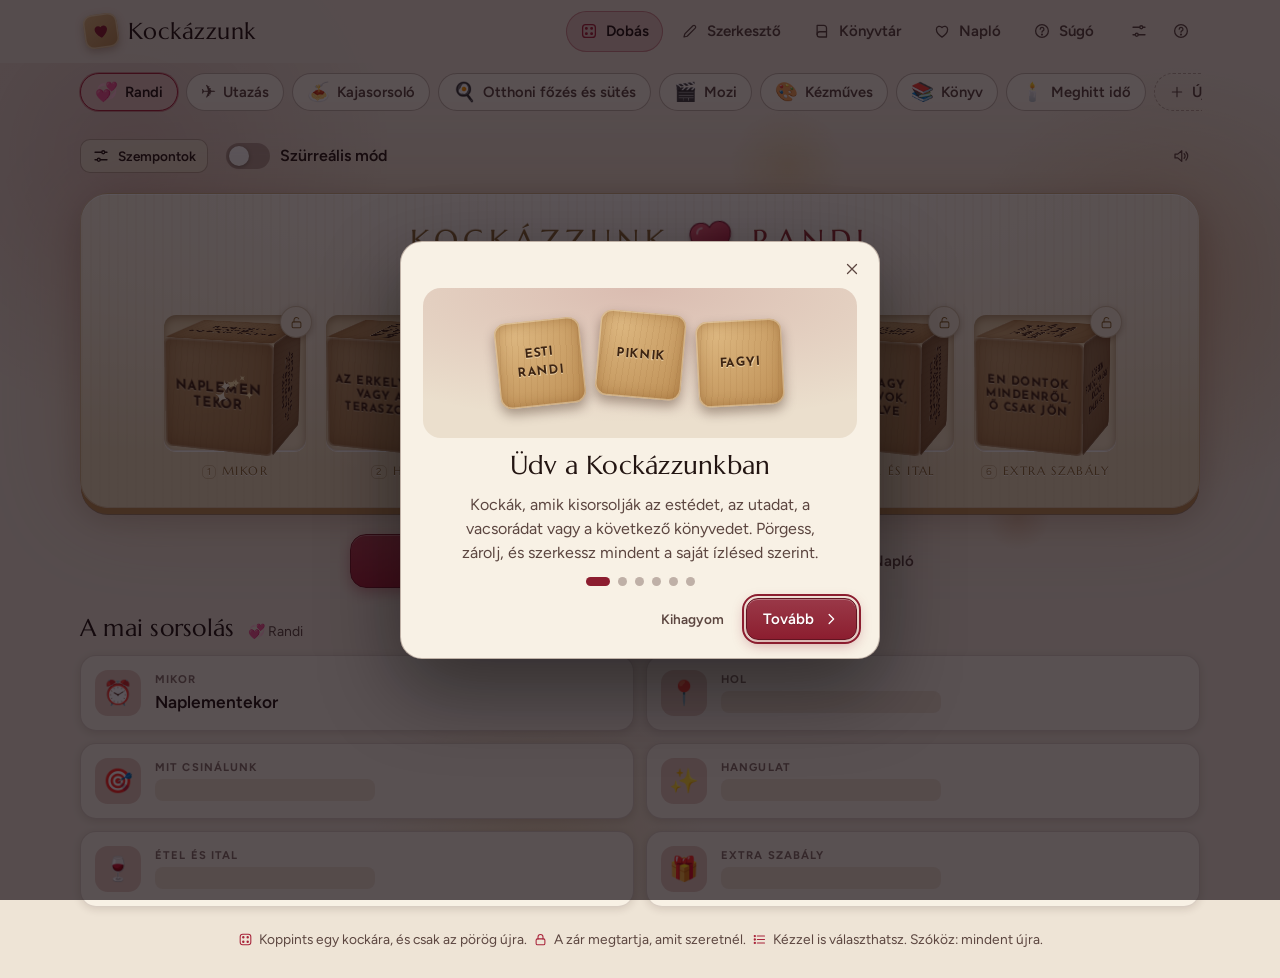
==== commit 48571bd8: "v13: valódi könyvespolc (33 könyv, 5 polc), újraépített 3D sárkányok - Seed.library()/adoptReal: a b" ====
--- a/index.html
+++ b/index.html
@@ -622,12 +622,12 @@
 
 
 /* --- fekvő sárkány (2D tartalék): nyugalmi állapot + játékok (pislogás, bökés, düh, simogatás) --- */
-.dl-svg .d-head { transform-origin: 70px 56px; }
-.dl-svg .d-jaw { transform-origin: 64px 58px; }
-.dl-svg .d-brow { transform-origin: 53px 31px; }
+.dl-svg .d-head { transform-origin: 72px 14px; }
+.dl-svg .d-jaw { transform-origin: 63px 12px; }
+.dl-svg .d-brow { transform-origin: 57px -1px; }
 .dl-svg .d-lid { transform: translateY(-20px); }
 .dl-svg .d-look { transform: translate(var(--ex, 0px), var(--ey, 0px)); transition: transform .16s ease-out; }
-.dl-svg .d-wing { transform-origin: 104px 40px; }
+.dl-svg .d-wing { transform-origin: 98px 31px; }
 .dl-svg .d-smoke circle { fill: rgba(222, 226, 236, .85); opacity: 0; }
 .dl-svg .d-sparks circle { fill: #ffb347; opacity: 0; }
 .dl-svg .d-hearts path { fill: #ff7d96; opacity: 0; }
@@ -1632,36 +1632,45 @@
   const BOOK_GENRES = ['Krimi', 'Thriller', 'Fantasy', 'Sci-fi', 'Regény', 'Romantikus', 'Történelmi regény', 'Ifjúsági', 'Horror', 'Humor', 'Ismeretterjesztő', 'Mese', 'Disztópia'];
   const BOOK_MOODS = ['megnyugtató', 'izgalmas', 'megható', 'vicces', 'elgondolkodtató', 'sötét', 'kalandos'];
 
-  // [cím, szerző, műfaj, hangulat, oldal, állapot]
-  const BOOKS = [
-    ['A kis herceg', 'Antoine de Saint-Exupéry', 'Mese', 'megható', 96, 'olvasatlan'],
-    ['Micimackó', 'A. A. Milne', 'Mese', 'megnyugtató', 160, 'olvasatlan'],
-    ['A Pál utcai fiúk', 'Molnár Ferenc', 'Ifjúsági', 'megható', 240, 'elolvastam'],
-    ['Abigél', 'Szabó Magda', 'Ifjúsági', 'izgalmas', 380, 'olvasatlan'],
-    ['Egri csillagok', 'Gárdonyi Géza', 'Történelmi regény', 'kalandos', 620, 'olvasatlan'],
-    ['Utas és holdvilág', 'Szerb Antal', 'Regény', 'elgondolkodtató', 300, 'olvasatlan'],
-    ['Édes Anna', 'Kosztolányi Dezső', 'Regény', 'sötét', 250, 'olvasatlan'],
-    ['A szőke ciklon', 'Rejtő Jenő', 'Humor', 'vicces', 170, 'olvasatlan'],
-    ['Gyilkosság az Orient expresszen', 'Agatha Christie', 'Krimi', 'izgalmas', 260, 'olvasatlan'],
-    ['Holtodiglan', 'Gillian Flynn', 'Thriller', 'sötét', 450, 'olvasatlan'],
-    ['A hobbit', 'J. R. R. Tolkien', 'Fantasy', 'kalandos', 330, 'olvasatlan'],
-    ['Harry Potter és a bölcsek köve', 'J. K. Rowling', 'Fantasy', 'kalandos', 330, 'elolvastam'],
-    ['Sosehol', 'Neil Gaiman', 'Fantasy', 'kalandos', 380, 'olvasatlan'],
-    ['A galaxis útikalauz stopposoknak', 'Douglas Adams', 'Sci-fi', 'vicces', 220, 'olvasatlan'],
-    ['A marsi', 'Andy Weir', 'Sci-fi', 'izgalmas', 400, 'olvasatlan'],
-    ['Dűne', 'Frank Herbert', 'Sci-fi', 'elgondolkodtató', 700, 'olvasatlan'],
-    ['1984', 'George Orwell', 'Disztópia', 'sötét', 330, 'olvasatlan'],
-    ['Büszkeség és balítélet', 'Jane Austen', 'Romantikus', 'megnyugtató', 400, 'olvasatlan'],
-    ['Egy Ove nevű férfi', 'Fredrik Backman', 'Regény', 'megható', 330, 'olvasatlan'],
-    ['Az alkimista', 'Paulo Coelho', 'Regény', 'elgondolkodtató', 190, 'olvasatlan'],
-    ['Ragyogás', 'Stephen King', 'Horror', 'sötét', 520, 'olvasatlan'],
-    ['Sapiens: Az emberiség rövid története', 'Yuval Noah Harari', 'Ismeretterjesztő', 'elgondolkodtató', 520, 'olvasatlan'],
-    ['Kafka a tengerparton', 'Murakami Haruki', 'Regény', 'elgondolkodtató', 500, 'olvasatlan'],
-    ['Mágia színe', 'Terry Pratchett', 'Fantasy', 'vicces', 280, 'olvasatlan']
+  /* A barátnő valódi könyvespolcának könyvei (a fotók gerincei alapján): [cím, szerző, műfaj, hangulat, {c: szín, s: stílus, p: minta, a: díszítő szín, h: magasság, th: vastagság}, megjegyzés].
+     Az oldalszám nem ismert (a vastagság a fotóról való), az állapot mind „olvasatlan”, hogy a kockák az egész polcból válogathassanak – a polcon átállítható. */
+  const AU = '#d9b25a', AG = '#cdd2d8', CU = '#c98a55', RD = '#b3243a', BK = '#17110f', CR = '#efe2c4';
+  const K = (c, s, p, a, th, h) => ({ c, s, p, a, th, h: h || 1 });
+  const MAFI = (t, c, p, a) => [t, 'Tahereh Mafi', 'Disztópia, Romantikus', 'izgalmas', K(c, 3, p, a, 2)];
+  const KEN = (t, c) => [t, 'Raven Kennedy', 'Fantasy, Romantikus', 'sötét', K(c, 2, 6, AU, 3)];
+  const LIB = [
+    ['Tahereh Mafi – Ne érints! sorozat', [
+      MAFI('Ne érints', '#5d6b78', 6, AG), MAFI('Ne keress', '#4c5f9c', 6, AG), MAFI('Ne félts', '#3f8d8a', 6, AG), MAFI('Ne hazudj', '#e1e4e8', 6, AG), MAFI('Ne engedj', '#8b9db4', 6, AG),
+      MAFI('Ne felejts', '#566a82', 6, AU), MAFI('Ne add fel', '#7c4636', 6, AU), MAFI('Ne hagyj el', '#5f2f86', 4, AU), MAFI('Ne tágíts', '#cdd6e2', 6, AG), MAFI('Ne színlelj', '#a99bd2', 6, AG)]],
+    ['Kennedy és Garber', [
+      KEN('Gild', '#1b1c27'), KEN('Glint', '#1a1b26'), KEN('Gleam', '#191a25'), KEN('Glow', '#181a24'), KEN('Gold', '#1a1a22'),
+      ['Caraval', 'Stephanie Garber', 'Fantasy, Ifjúsági', 'kalandos', K('#18233f', 6, 4, CR, 3)], ['Finale', 'Stephanie Garber', 'Fantasy, Ifjúsági', 'kalandos', K('#2b2354', 6, 4, CU, 3)]]],
+    ['Sötét romantika', [
+      ['Ne! Veszíts el!', 'Laura Kneidl', 'Romantikus', '', K('#a6cbe0', 3, 0, BK, 2)], ['Hooked', 'Emily McIntire', 'Romantikus, Fantasy', 'sötét', K('#262a30', 2, 6, RD, 3)],
+      ['A hatalom tőre', 'Kristen Ciccarelli', 'Fantasy', 'kalandos', K('#15161a', 3, 0, CU, 3)], ['Riot House', 'Callie Hart', 'Romantikus', 'sötét', K('#121214', 3, 0, AU, 3, 0.94)],
+      ['Gothikana', 'RuNyx', 'Romantikus', 'sötét', K('#16161a', 2, 3, AU, 3)], ['Téveszmék I.', 'Végh Csenge', 'Regény', '', K('#cfd0d2', 3, 6, BK, 3)],
+      ['Satan\'s Affair', 'H. D. Carlton', 'Romantikus', 'sötét', K('#3a3c42', 2, 6, AG, 3, 0.94)],
+      ['Szavad ne feledd!', 'Riley Baker', 'Regény', '', K('#9a9a98', 3, 0, BK, 2)], ['…szerencse', 'Riley Baker', 'Regény', '', K('#b86a1e', 3, 0, BK, 2), 'A gerincen a cím nem volt jól olvasható – javítsd át a pontos címre!']]],
+    ['Romantikus kedvencek', [
+      ['Hideghábori', 'Orgován Ramóna', 'Romantikus', '', K('#e8a2b0', 3, 0, RD, 2, 0.94)], ['Ellenséges szobatárs', 'Vörös Viktória', 'Romantikus', '', K('#4a3a86', 3, 4, CR, 2, 0.94)],
+      ['Under the Magnolias', 'T. I. Lowe', 'Romantikus', 'megható', K('#9ccbb0', 3, 0, AU, 2, 0.94)], ['A lelkitárs-egyenlet', 'Christina Lauren', 'Romantikus', 'megható', K('#e6b52c', 3, 0, BK, 3)],
+      ['Az igaz szerelem-kísérlet', 'Christina Lauren', 'Romantikus', 'vicces', K('#7e2f86', 3, 7, CR, 3)]]],
+    ['Egyéb', [
+      ['Piranesi', 'Susanna Clarke', 'Fantasy', 'elgondolkodtató', K('#efe8d8', 2, 7, CU, 3, 0.94)], ['A Titok', 'Rhonda Byrne', 'Ismeretterjesztő', 'elgondolkodtató', K('#4a1a14', 5, 0, AU, 2, 0.88)]]]
   ];
-  const books = () => BOOKS.map(b => ({
-    id: Engine.uid(), title: b[0], author: b[1], genre: b[2], mood: b[3], pages: b[4], status: b[5], note: '', example: true
-  }));
+  function library() {
+    const books = [], shelves = [];
+    LIB.forEach(sh => { const ids = []; sh[1].forEach(r => { const k = r[4], b = { id: Engine.uid(), title: r[0], author: r[1], genre: r[2], mood: r[3], pages: 0, status: 'olvasatlan', note: r[5] || '', color: k.c, style: k.s, pat: k.p, acc: k.a, h: k.h, th: k.th }; books.push(b); ids.push(b.id); }); shelves.push({ id: Engine.uid(), name: sh[0], ids }); });
+    return { books, shelves };
+  }
+  const books = () => library().books;
+  /* v13: a régi (érintetlen) példakönyvek helyére egyszer a valódi polc kerül; saját könyvekhez nem nyúlunk */
+  function adoptReal(S) {
+    if (!S.settings) S.settings = {}; if ((S.settings.libV || 0) >= 13) return 0;
+    S.settings.libV = 13;
+    if (Array.isArray(S.books) && S.books.length && S.books.every(b => b && b.example)) { const l = library(); S.books = l.books; S.shelves = l.shelves; return l.books.length; }
+    return 0;
+  }
 
   function themes() { return ORDER.filter(id => SeedParts[id]).map(id => SeedParts[id](T)); }
 
@@ -1693,7 +1702,7 @@
     S.settings.palV = 12; return n;
   }
 
-  return { VERSION, themes, books, BOOK_GENRES, BOOK_MOODS, T, migrate, recolor, sig };
+  return { VERSION, themes, books, library, adoptReal, BOOK_GENRES, BOOK_MOODS, T, migrate, recolor, sig };
 })();
 
 
@@ -2816,9 +2825,10 @@
     S.ui = Object.assign({ themeId: S.themes[0].id, view: 'dobas' }, S.ui || {});
     S.rolls = S.rolls || {};
     S.fresh = false;
-    S.migrated = Seed.migrate(S); Seed.recolor(S);
+    S.migrated = Seed.migrate(S); Seed.recolor(S); S.adopted = Seed.adoptReal(S);
   } else {
-    S = { v: 1, themes: Seed.themes(), books: Seed.books(), shelves: [], history: [], settings: Object.assign({}, DEFAULTS, (st && st.settings) || {}), ui: { themeId: 'randi', view: 'dobas' }, rolls: {}, fresh: true, seedV: Seed.VERSION };
+    const lib0 = Seed.library();
+    S = { v: 1, themes: Seed.themes(), books: lib0.books, shelves: lib0.shelves, history: [], settings: Object.assign({}, DEFAULTS, (st && st.settings) || {}), ui: { themeId: 'randi', view: 'dobas' }, rolls: {}, fresh: true, seedV: Seed.VERSION }; S.settings.libV = 13;
   }
   if (!S.themes.some(t => t.id === S.ui.themeId)) S.ui.themeId = S.themes[0].id;
   S.themes.forEach(t => t.dice.forEach(d => { d.options = d.options || []; }));
@@ -3823,7 +3833,7 @@
 function emptyShelfPanel() {
   return h('div', { class: 'panel empty-shelf' }, h('div', { class: 'big' }, '📚'), h('h2', null, 'A polc még üres'), h('p', { class: 'muted' }, 'Vegyél fel könyveket kézzel, importáld a listádat (például Goodreads exportot), vagy töltsd be a példákat.'),
     h('div', { class: 'row wrap', style: { justifyContent: 'center' } }, btn('Új könyv', { icon: 'plus', kind: 'primary', onclick: () => bookModal() }), btn('Importálás', { icon: 'import', onclick: importModal }),
-      btn('Példák betöltése', { kind: 'ghost', onclick: () => { S.books = Seed.books(); S.shelves = []; persist(); drawShelf(); } })));
+      btn('A valódi polc betöltése', { kind: 'ghost', onclick: () => { const l = Seed.library(); S.books = l.books; S.shelves = l.shelves; persist(); drawShelf(); } })));
 }
 function drawEdit() {
   const body = $('.shelf-body'); if (!body) return;
@@ -4185,6 +4195,7 @@
   if (!S.shelves.length) S.shelves = defaultShelves(S.books);
   else if (missing.length) { const last = S.shelves[S.shelves.length - 1]; missing.forEach(id => last.ids.push(id)); }
   if (firstTime && !S.decor.length && window.__STARTER) { const st = starterDecor(); S.decor = st.decor; placeDecor(st.place, 0); }   // (csak a tesztek kérnek kezdő díszeket; az oldal díszek nélkül indul)
+  if (S.adopted) { const n = S.adopted; S.adopted = 0; persist(); setTimeout(() => toast('Felkerült a valódi könyvespolc: ' + n + ' könyv, a fotók szerinti polcokkal. A régi példakönyvek lecserélődtek.'), 900); }
   if (wiped) { persist(); setTimeout(() => toast('A díszek lekerültek a polcról. A Díszek gombbal egyet felrakhatsz (egyszerre csak egy lehet kint).'), 700); }
   const cut = trimDecor(); if (cut > 0) { persist(); setTimeout(() => toast('Egyszerre csak ' + MAX_DECOR + ' dísz lehet kint, a többi lekerült a polcról. A Díszek gombbal bármikor cserélhetsz.'), 600); }
 }
@@ -4889,44 +4900,66 @@
 }
 
 registerDecor({
-  id: 'sarkany-fekvo', name: 'Fekvő sárkány', hint: 'Bökd meg az orrát! Háromszor: tüzet okád. Ha csak megsimogatod, dorombol.', ar: 2.1, k: 0.72, look: true,
+  id: 'sarkany-fekvo', name: 'Fekvő sárkány', hint: 'Bökd meg az orrát! Háromszor: tüzet okád. Ha csak megsimogatod, dorombol.', ar: 1.71, k: 0.82, look: true,
   svg: u => {
-    const O = 'stroke="rgba(10,3,4,.75)" stroke-width="1.3" stroke-linejoin="round"';
-    const book = (x, y, w, h, c1, c2) => '<g><rect x="' + x + '" y="' + y + '" width="' + w + '" height="' + h + '" rx="2" fill="' + c1 + '" ' + O + '/><rect x="' + (x + 3) + '" y="' + (y + 2.2) + '" width="' + (w - 5) + '" height="' + (h - 4.4) + '" rx="1" fill="#f6ecd2"/><path d="M' + (x + 5) + ' ' + (y + 4.6) + 'h' + (w - 9) + 'M' + (x + 5) + ' ' + (y + 7.4) + 'h' + (w - 9) + '" stroke="rgba(150,118,70,.45)" stroke-width=".8"/><rect x="' + x + '" y="' + y + '" width="4" height="' + h + '" rx="2" fill="' + c2 + '"/></g>';
-    return '<svg class="dc-svg dl-svg" viewBox="0 0 210 100" xmlns="http://www.w3.org/2000/svg" aria-hidden="true" focusable="false"><defs>' +
-      '<linearGradient id="lb' + u + '" x1="0" y1="0" x2="0" y2="1"><stop offset="0" stop-color="#150709"/><stop offset=".42" stop-color="#8c1016"/><stop offset="1" stop-color="#b5251f"/></linearGradient>' +
-      '<linearGradient id="ll' + u + '" x1="0" y1="0" x2="0" y2="1"><stop offset="0" stop-color="#e5683f"/><stop offset="1" stop-color="#c9362a"/></linearGradient>' +
-      '<linearGradient id="lw' + u + '" x1="0" y1="0" x2="1" y2="1"><stop offset="0" stop-color="#d12a2c"/><stop offset="1" stop-color="#4a0912"/></linearGradient>' +
-      '<radialGradient id="le' + u + '" cx=".4" cy=".35" r=".8"><stop offset="0" stop-color="#fff3b8"/><stop offset=".5" stop-color="#ffb722"/><stop offset="1" stop-color="#c0610c"/></radialGradient>' +
-      '<clipPath id="lc' + u + '"><ellipse cx="53" cy="39" rx="6.4" ry="6.8"/></clipPath></defs>' +
-      '<ellipse cx="104" cy="98" rx="98" ry="3" fill="rgba(0,0,0,.4)"/>' +
-      book(6, 76, 198, 22, '#2e4a78', '#1d3052') + book(10, 62, 190, 16, '#2f6b52', '#1d4a38') + book(14, 50, 184, 14, '#c79d45', '#936f23') +
-      /* farok: a könyvek tetején fekszik, a vége befordul; fekete gerinc a vörös tetején */
-      '<path d="M148 46C164 42 184 40 192 44C198 48 192 53 180 51" fill="none" stroke="rgba(10,3,4,.75)" stroke-width="14" stroke-linecap="round"/><path d="M148 46C164 42 184 40 192 44C198 48 192 53 180 51" fill="none" stroke="#8c1016" stroke-width="11.500" stroke-linecap="round"/><path d="M148 43C164 39 184 37 191 41" fill="none" stroke="#1a0709" stroke-width="4" stroke-linecap="round" opacity=".9"/>' +
-      '<path d="M181 51.500l-6 -2l1.500 6z" fill="#17090b" ' + O + '/>' +
-      /* törzs + has + hátgerinc */
-      '<path d="M62 56C56 38 74 26 104 26C134 26 158 32 160 48C162 60 150 66 130 66L84 66C72 66 64 62 62 56Z" fill="url(#lb' + u + ')" ' + O + '/>' +
-      '<path d="M76 62C92 68 124 68 144 64C148 60 150 56 150 54C130 62 96 62 76 58Z" fill="url(#ll' + u + ')"/><path d="M92 63v4M104 64v4M116 64v4M128 63v4" stroke="rgba(190,140,60,.5)" stroke-width="1"/>' +
-      '<path d="M84 29l4 -8l5 7M100 26l5 -9l5 8M118 27l5 -9l5 9M136 31l5 -8l4 9" fill="#17090b" ' + O + '/>' +
-      '<path class="d-wing" d="M100 34C112 12 138 12 152 24C142 26 140 32 132 34C132 40 122 42 116 42C112 48 104 46 100 40Z" fill="url(#lw' + u + ')" ' + O + '/>' +
-      /* mellső mancs */
-      '<ellipse cx="50" cy="66" rx="13" ry="6" fill="url(#lb' + u + ')" ' + O + '/><path d="M42 67v3M49 68v3M56 67v3" stroke="#f7efd9" stroke-width="1.6" stroke-linecap="round"/>' +
+    const O = 'stroke="rgba(8,2,3,.8)" stroke-width="1" stroke-linejoin="round"', fx = 'fill="url(#lg' + u + ')"';
+    /* fekvő könyv: gerinc a néző felé (arany pántok + címtábla), a jobb végén a lapok */
+    const book = (x, y, w, h, c0, c1, t) => '<g><rect x="' + x + '" y="' + y + '" width="' + w + '" height="' + h + '" rx="1.4" fill="' + c1 + '" ' + O + '/>' +
+      '<rect x="' + x + '" y="' + y + '" width="' + (w - 5) + '" height="' + h + '" rx="1.4" fill="' + c0 + '"/><rect x="' + x + '" y="' + y + '" width="' + (w - 5) + '" height="' + (h * 0.32) + '" rx="1.2" fill="rgba(255,235,200,.12)"/>' +
+      '<rect x="' + (x + w - 5) + '" y="' + (y + 1.2) + '" width="4.2" height="' + (h - 2.4) + '" fill="#e8dcc0"/><path d="M' + (x + w - 4) + ' ' + (y + 3) + 'h3.2M' + (x + w - 4) + ' ' + (y + h / 2) + 'h3.2M' + (x + w - 4) + ' ' + (y + h - 3) + 'h3.2" stroke="rgba(110,90,60,.5)" stroke-width=".3"/>' +
+      [0.07, 0.15, 0.78, 0.86].map(k => '<rect x="' + (x + (w - 5) * k) + '" y="' + y + '" width="1.1" height="' + h + '" fill="#d9b25a" opacity=".85"/>').join('') +
+      '<rect x="' + (x + (w - 5) * 0.28) + '" y="' + (y + h * 0.2) + '" width="' + ((w - 5) * 0.44) + '" height="' + (h * 0.6) + '" rx=".6" fill="rgba(10,4,4,.38)" stroke="#d9b25a" stroke-width=".35"/>' +
+      '<text x="' + (x + (w - 5) * 0.5) + '" y="' + (y + h * 0.63) + '" text-anchor="middle" font-family="Georgia,serif" font-weight="700" font-size="' + (h * 0.36) + '" fill="#e2c277" letter-spacing=".4">' + t + '</text></g>';
+    const spine = [[70, 11.5, 5], [76.5, 17, 5.4], [83.5, 23.2, 5.6], [91, 27.8, 5.6], [99, 30, 5.4], [107, 30.2, 5.2], [115, 29.6, 5], [123, 29.8, 5], [131, 30.8, 5], [139, 32, 4.8], [147, 33.8, 4.6], [155, 36.2, 4.4], [164, 39.4, 4.2], [173, 42, 3.8], [182, 44, 3.4], [190, 46, 3], [197, 48.6, 2.6]]
+      .map(q => 'M' + (q[0] - 2.3) + ' ' + (q[1] + 1.2) + 'L' + (q[0] + 1.3) + ' ' + (q[1] - q[2]) + 'L' + (q[0] + 2.6) + ' ' + (q[1] + 1.2) + 'Z').join('');
+    const bone = '#241512', tip = '#cdbb92', claw = (x, y) => '<path d="M' + x + ' ' + (y - 1.4) + 'l-2.2 1.6l.4 1.2l2.4 -.8z" fill="#eadcc0" stroke="rgba(30,15,10,.7)" stroke-width=".35"/>';
+    return '<svg class="dc-svg dl-svg" viewBox="0 -23 210 123" xmlns="http://www.w3.org/2000/svg" aria-hidden="true" focusable="false"><defs>' +
+      '<linearGradient id="lg' + u + '" x1="0" y1="0" x2="0" y2="1"><stop offset="0" stop-color="#150709"/><stop offset=".3" stop-color="#4a0a12"/><stop offset=".62" stop-color="#7c1119"/><stop offset=".88" stop-color="#8e3a1b"/><stop offset="1" stop-color="#6e3c1d"/></linearGradient>' +
+      '<linearGradient id="lm' + u + '" x1="0" y1="0" x2="1" y2="1"><stop offset="0" stop-color="#2a0710"/><stop offset=".55" stop-color="#6a0f1d"/><stop offset="1" stop-color="#9a1a28"/></linearGradient>' +
+      '<linearGradient id="lh' + u + '" x1="0" y1="1" x2="1" y2="0"><stop offset="0" stop-color="' + bone + '"/><stop offset=".55" stop-color="#4a3a2c"/><stop offset="1" stop-color="' + tip + '"/></linearGradient>' +
+      '<linearGradient id="lv' + u + '" x1="0" y1="0" x2="1" y2="0"><stop offset="0" stop-color="#7a4a26"/><stop offset="1" stop-color="#5a331a"/></linearGradient>' +
+      '<radialGradient id="le' + u + '" cx=".4" cy=".4" r=".75"><stop offset="0" stop-color="#ffe9a0"/><stop offset=".5" stop-color="#e79a1c"/><stop offset="1" stop-color="#8a3d0a"/></radialGradient>' +
+      '<pattern id="lp' + u + '" width="3.4" height="2.9" patternUnits="userSpaceOnUse"><path d="M0 2.9Q1.7 .4 3.4 2.9M-1.7 1.45Q0 -1 1.7 1.45M1.7 1.45Q3.4 -1 5.1 1.45" fill="none" stroke="rgba(0,0,0,.3)" stroke-width=".45"/></pattern>' +
+      '<clipPath id="lk' + u + '"><circle cx="57" cy="3" r="3.800"/></clipPath><clipPath id="lc' + u + '"><circle cx="57" cy="3" r="3.3"/></clipPath><clipPath id="lb' + u + '"><path id="lbp' + u + '" d="M70 12C78 22 86 30 100 32C118 31 140 32 158 37C175 41 195 43 205 50C210 54 209 59 203 60C190 61 170 60 158 58C150 62 135 63.500 118 63.500L66 63.500C60 63 57 58 56 50C54 38 50 26 49 15C52 12 62 10 70 12Z"/></clipPath></defs>' +
+      '<ellipse cx="104" cy="99" rx="104" ry="3.2" fill="rgba(0,0,0,.45)"/>' +
+      book(0, 86, 207, 14, '#7a1e2a', '#5e1520', 'A SÁRKÁNY KÖNYVE') + book(3.500, 75.500, 199, 10.500, '#2a2d4d', '#1d2038', 'ÉJFÉLI MESÉK') + book(12, 64, 196, 11.500, '#5a4028', '#40301c', 'SÖTÉT LÁNGOK') +
+      /* túlsó szárny (a test mögött, sötétebb) */
+      '<path d="M104 32L112 -2Q128 0 144 8Q152 14 150 24Q140 20 134 26Q126 22 118 30Z" fill="#2c0810" ' + O + '/>' +
+      /* test + nyak + farok */
+      '<path d="M70 12C78 22 86 30 100 32C118 31 140 32 158 37C175 41 195 43 205 50C210 54 209 59 203 60C190 61 170 60 158 58C150 62 135 63.500 118 63.500L66 63.500C60 63 57 58 56 50C54 38 50 26 49 15C52 12 62 10 70 12Z" ' + fx + ' ' + O + '/>' +
+      '<g clip-path="url(#lb' + u + ')"><rect x="40" y="0" width="175" height="70" fill="url(#lp' + u + ')"/>' +
+      /* has-lemezek: a nyak elején és a has alatt */
+      '<path d="M48 14C49 28 53 40 58 50C60 56 62 60 67 64L84 64C74 58 66 52 61 44C56 36 54 26 53 15Z" fill="url(#lv' + u + ')"/><path d="M66 64C90 65 130 65 152 61L152 56C130 60 92 61 66 58Z" fill="url(#lv' + u + ')"/><path d="M158 58C176 60 192 61 205 58L205 55C192 57 176 56 160 53Z" fill="#6e3c1d" opacity=".85"/>' +
+      '<path d="M49.500 20h4M50.500 26h4.400M52 32h4.600M54 38h4.600M56 44h4.800M58 50h5M60.500 56h5.500M70 59.500h2M80 61h2M90 61.500h2M100 61.500h2M110 61.500h2M120 61h2M130 60.500h2M140 60h2" stroke="rgba(30,14,6,.55)" stroke-width=".7"/>' +
+      '<ellipse cx="127" cy="49" rx="21" ry="12.500" fill="rgba(255,120,90,.07)"/><path d="M104 38Q130 33 154 41" fill="none" stroke="rgba(255,200,170,.1)" stroke-width="2.500"/></g>' +
+      '<path d="' + spine + '" fill="#17090b" ' + O + '/>' +
+      /* lábak: elöl, középen, hátul (tompa ujjak, krémszínű karmok) */
+      '<path d="M58 46C56 55 59 60 61 63.500L82 63.500C79 59 80 52 82 47C75 43 64 42 58 46Z" ' + fx + ' ' + O + '/><path d="M60 63.500v-3M65 63.500v-3.500M70 63.500v-3.500M75 63.500v-3.500M80 63.500v-3" stroke="rgba(8,2,3,.6)" stroke-width=".5"/>' +
+      '<path d="M83 52C90 50 97 54 98 63.500L82 63.500C81 59 81 55 83 52Z" ' + fx + ' ' + O + '/><path d="M110 40C128 34 150 42 150 54C150 60 144 63.500 138 63.500L118 63.500C108 62 104 48 110 40Z" ' + fx + ' ' + O + '/><path d="M110 40C128 34 150 42 150 54" fill="none" stroke="rgba(255,150,120,.18)" stroke-width="1.600"/>' +
+      [[62, 63], [67.500, 63.500], [73, 63.500], [89, 63.500], [93.500, 63.500], [98, 63], [126, 63.500], [132, 63.500], [138, 63.500]].map(q => claw(q[0] - 1.6, q[1])).join('') +
+      '<path d="M198 49C203 49 206 52 205 56" fill="none" stroke="rgba(8,2,3,.35)" stroke-width="1"/><path d="M205 51l4 5l-4 .6z" fill="#17090b" ' + O + '/>' +
+      /* közeli szárny: összehajtva a háton — felkar fel a csuklóig, onnan 4 ujj hátra, íves élű hártya */
+      '<g class="d-wing"><path d="M96 31L90 -11L137 -2Q143 6 152 8Q154 15 161 19Q160 25 160 30Q154 28 148 33Q138 28 126 34Q114 28 100 31Z" fill="url(#lm' + u + ')" ' + O + '/>' +
+      '<path d="M90 -11L137 -2M90 -11L152 8M90 -11L161 19M90 -11L160 30" stroke="' + bone + '" stroke-width="1.400" stroke-linecap="round" fill="none"/><path d="M99 31C93 22 92 8 90 -11" fill="none" stroke="' + bone + '" stroke-width="2.600" stroke-linecap="round"/><path d="M99 31C93 22 92 8 90 -11" fill="none" stroke="rgba(255,190,150,.16)" stroke-width=".7"/>' +
+      '<path d="M90 -11L86 -17L93 -12Z" fill="#eadcc0" stroke="rgba(30,15,10,.7)" stroke-width=".4"/><path d="M102 30Q122 20 150 9M104 31Q128 24 158 22" fill="none" stroke="rgba(0,0,0,.25)" stroke-width=".6"/></g>' +
       /* fej */
       '<g class="d-head">' +
-      '<path d="M44 26C40 16 44 8 52 4C52 12 54 20 56 26Z" fill="#2a1a1d" ' + O + '/><path d="M70 28C74 18 72 10 66 6C64 14 64 22 62 28Z" fill="#2a1a1d" ' + O + '/>' +
-      '<path d="M28 52C24 40 32 28 50 26C70 24 80 34 80 46C80 56 70 62 56 62C44 62 32 60 28 52Z" fill="url(#lb' + u + ')" ' + O + '/>' +
-      '<path d="M26 54C24 48 28 44 34 44C34 50 32 54 26 54Z" fill="url(#lb' + u + ')" ' + O + '/>' +
-      '<g class="d-jaw"><path d="M32 56C40 64 56 66 68 60C62 66 46 68 34 62Z" fill="#fbeec2" ' + O + '/></g>' +
-      '<ellipse class="d-glow" cx="53" cy="39" rx="12" ry="9" fill="#ffb722" opacity="0"/>' +
-      '<g class="d-eye"><ellipse cx="53" cy="39" rx="7.2" ry="7.6" fill="#7b3a10"/><g clip-path="url(#lc' + u + ')"><ellipse cx="53" cy="39" rx="6.4" ry="6.8" fill="url(#le' + u + ')"/><g class="d-look"><ellipse cx="53.500" cy="39" rx="2" ry="5" fill="#120a06"/><circle cx="56" cy="36" r="1.700" fill="#fff"/></g>' +
-      '<path class="d-lid" d="M44 30H62V40H44Z" fill="#5e0d12"/></g></g>' +
-      '<g class="d-brow"><path d="M44 31C49 27 58 27 63 31" fill="none" stroke="#5c1219" stroke-width="3" stroke-linecap="round"/></g>' +
-      '<ellipse class="d-nostril" cx="30" cy="48" rx="1.800" ry="1.200" fill="#000"/>' +
-      '<g class="d-smoke"><circle class="sm1" cx="29" cy="46" r="3"/><circle class="sm2" cx="29" cy="46" r="2.500"/><circle class="sm3" cx="29" cy="46" r="3.400"/></g>' +
-      '<g class="d-sparks"><circle class="sp1" cx="26" cy="52" r="2"/><circle class="sp2" cx="26" cy="52" r="1.700"/><circle class="sp3" cx="26" cy="52" r="2.200"/></g>' +
+      '<path d="M62 0C65 -6 71 -9 80 -10.500C74 -6 71 -3 70 3Z" fill="url(#lh' + u + ')" ' + O + '/><path d="M54 -0.500C55 -7 60 -12 69 -15C64 -11 62 -6 62 0Z" fill="url(#lh' + u + ')" ' + O + '/>' +
+      '<path d="M36 8C37 4 42 1 49 -1C56 -3 64 -1 70 5C72 8 72 11 70 13C64 15 58 16 52 16C45 15 39 13 36 11Z" ' + fx + ' ' + O + '/>' +
+      '<path d="M37 8C40 3 46 .5 52 0" fill="none" stroke="rgba(255,170,140,.18)" stroke-width="1.100"/><path d="M65 7.500l6.500 2l-6.200 1.800z" fill="#3a2a20" ' + O + '/><path d="M64.500 10.500l5 2.600l-5 -.1z" fill="#3a2a20" ' + O + '/>' +
+      '<g class="d-jaw"><path d="M38 11.500C44 14 54 15.500 64 13.500L62 17C54 19 44 17.500 39 14.500Z" fill="#3c0b13" ' + O + '/><path d="M41 11.800l1 2l1.300 -1.700zM46 13l1 2.200l1.300 -1.800zM51 13.700l1 2l1.300 -1.700z" fill="#f0e6cc"/></g>' +
+      '<path d="M39 11.500l1 -2l1.200 2zM44 12.500l1 -2l1.200 2.200z" fill="#f0e6cc"/>' +
+      '<ellipse class="d-glow" cx="57" cy="3" rx="8" ry="6.500" fill="#ffb722" opacity="0"/>' +
+      '<g class="d-eye"><circle cx="57" cy="3" r="3.700" fill="#1a0a06"/><g clip-path="url(#lc' + u + ')"><circle cx="57" cy="3" r="3.300" fill="url(#le' + u + ')"/><g class="d-look"><ellipse cx="57.300" cy="3" rx=".95" ry="2.800" fill="#0c0504"/><circle cx="58.500" cy="1.400" r=".8" fill="#fff"/></g></g>' +
+      '<path d="M52.500 3C53 -.2 61 -.8 61.800 3C60.500 1.500 54 1.300 52.500 3Z" fill="#3c0b13" ' + O + '/>' +
+      '<g clip-path="url(#lk' + u + ')"><path class="d-lid" d="M52.800 -1.200H61.400V7.200H52.800Z" fill="#3c0b13"/></g></g>' +
+      '<g class="d-brow"><path d="M51.500 .2C54 -3 60 -3 64 -.2" fill="none" stroke="#2c0810" stroke-width="1.700" stroke-linecap="round"/></g>' +
+      '<ellipse class="d-nostril" cx="38.500" cy="6.200" rx="1.100" ry=".7" fill="#000"/>' +
+      '<g class="d-smoke"><circle class="sm1" cx="37" cy="6.500" r="1.800"/><circle class="sm2" cx="37" cy="6.500" r="1.500"/><circle class="sm3" cx="37" cy="6.500" r="2.100"/></g>' +
+      '<g class="d-sparks"><circle class="sp1" cx="35" cy="11" r="1.200"/><circle class="sp2" cx="35" cy="11" r="1"/><circle class="sp3" cx="35" cy="11" r="1.300"/></g>' +
       '</g>' +
-      '<g class="d-hearts"><path class="h1" d="M44 20c-3-5-9-2-6 3 2 3 6 5 6 5s4-2 6-5c3-5-3-8-6-3z"/><path class="h2" d="M62 12c-2-4-7-2-5 2 2 2 5 4 5 4s3-2 5-4c2-4-3-6-5-2z"/></g>' +
-      '<ellipse class="d-nose" cx="28" cy="48" rx="13" ry="11" fill="transparent"/>' +
+      '<g class="d-hearts"><path class="h1" d="M44 -6c-3-5-9-2-6 3 2 3 6 5 6 5s4-2 6-5c3-5-3-8-6-3z"/><path class="h2" d="M34 -14c-2-4-7-2-5 2 2 2 5 4 5 4s3-2 5-4c2-4-3-6-5-2z"/></g>' +
+      '<ellipse class="d-nose" cx="39" cy="8" rx="9" ry="7" fill="transparent"/>' +
       '</svg>';
   },
   onClick(el, ev, A) {
@@ -5214,7 +5247,7 @@
 registerSet({ id: 'uveg-var', name: 'Csillagos vár panel', desc: 'Éjszakai vár, hold, csillagok és egy pár a dombon: üvegablak-hatású, hátulról megvilágított panel.', tip: 'Kattints: hullócsillag, szív!', parts: [{ type: 'uveg-var', at: 'end' }] });
 
 
-/* ===== Díszek: repülő sárkány + füstoszlopa (2D kép; a 3D polcon is ugyanez a rajz kerül textúraként a síkokra, lib3d-flyimg.js) =====
+/* ===== Díszek: repülő sárkány + füstoszlopa (2D rajz; a 3D polcon valódi 3D modell: lib3d-fly.js, v13) =====
    A rajz a referenciakép (apró fekete sárkány, a szájából kiömlő füst krémszínű, tekergő felhőoszloppá dagad, ami a ferdén dőlő sötét könyveket tartja) alapján készült.
    Rétegek (a 3D-ben külön síkok, a 2D-ben <g> csoportok; az animációkhoz): shadow · cloud (oszlop+alap) · stream (a szájtól az oszlopig) · books · wisp · wingB · dragon · wingF · puffs
    Kattintás (sárkányra): nagyot fúj (a füstsugár megnő, az oszlop megduzzad, a könyvek megrezzennek). Következő kattintás: csapkod a szárnyával. A füstoszlopra kattintva megpuffan.
@@ -7055,7 +7088,7 @@
 }
 
 
-/* ===== 3D díszek: olvasó szellem – fehér, harang alakú figura a polc szélén ülve, apró fekete könyvet olvas (a sárkányok: lib3d-dragons2.js, lib3d-flyimg.js) ===== */
+/* ===== 3D díszek: olvasó szellem – fehér, harang alakú figura a polc szélén ülve, apró fekete könyvet olvas (a sárkányok: lib3d-dragons2.js, lib3d-fly.js) ===== */
 'use strict';
 
 /* közös: „soha ne fusson le üresen” tweenek, amik a ctl.seq-et cserélik */
@@ -7077,10 +7110,14 @@
 function ghSurfZ(x, y) { for (let z = 50; z > -40; z -= 0.4) if (ghF(x, y, z) < 0) return z; return 20; }
 function ghHemGeo() {
   return drGeoOnce('ghHem', () => {
-    const T = THREE, bot = new T.SplineCurve([[30, -8], [28, -15], [22.5, -22], [17, -15], [11, -11.5], [6, -16.5], [0, -17.5], [-5, -12.5], [-11, -10.5], [-16.5, -19], [-22, -25.5], [-27.5, -16], [-30, -9]].map(p => new T.Vector2(p[0], p[1]))).getPoints(64);
+    const T = THREE, bot = new T.SplineCurve([[30, -8], [28.5, -17], [23.5, -29], [17.5, -18], [11.5, -12], [6.5, -21], [0.5, -24], [-5, -15], [-11, -11], [-16.5, -22], [-22, -31], [-27.5, -18], [-30, -9]].map(p => new T.Vector2(p[0], p[1]))).getPoints(64);
     const sh = new T.Shape(); sh.moveTo(-31, 3); sh.lineTo(31, 3); sh.lineTo(30, -8); bot.forEach(p => sh.lineTo(p.x, p.y)); sh.lineTo(-31, 3);
     const g = new T.ExtrudeGeometry(sh, { depth: 3.2, bevelEnabled: true, bevelThickness: 1.4, bevelSize: 1.4, bevelSegments: 3, curveSegments: 4 }); g.translate(0, 0, -1.6); g.userData.shared = true; return g;
   });
+}
+function ghFoldTex() {   // függőleges redők: a szegély UV-ja modell-egység (x, y), ezért a nyújtás a repeat-ben van
+  const t = kTex(128, 8, (g, W, H) => { const gr = g.createLinearGradient(0, 0, W, 0); for (let i = 0; i <= 8; i++) gr.addColorStop(i / 8, 'rgb(' + Math.round(128 + 110 * Math.sin(i / 8 * Math.PI * 2 * 2.5 + 0.6)) + ',' + Math.round(128 + 110 * Math.sin(i / 8 * Math.PI * 2 * 2.5 + 0.6)) + ',' + Math.round(128 + 110 * Math.sin(i / 8 * Math.PI * 2 * 2.5 + 0.6)) + ')'); g.fillStyle = gr; g.fillRect(0, 0, W, H); }, 'ghFold');
+  t.wrapS = t.wrapT = THREE.RepeatWrapping; t.repeat.set(1 / 24, 1 / 40); t.needsUpdate = true; return t;
 }
 function ghCoverTex() {
   return kTex(128, 96, (g, W, H) => {
@@ -7099,13 +7136,14 @@
     hole: new T.MeshBasicMaterial({ color: 0x1b1720, polygonOffset: true, polygonOffsetFactor: -3, polygonOffsetUnits: -3 }),
     mouth: new T.MeshBasicMaterial({ color: 0x24202a })
   };
-  mats.push(M.body, M.cover, M.edge, M.page, M.hole, M.mouth);
+  M.hem = M.body.clone(); M.hem.bumpMap = ghFoldTex(); M.hem.bumpScale = 2.4;   // a lelógó szegélyen függőleges redők (bump)
+  mats.push(M.body, M.cover, M.edge, M.page, M.hole, M.mouth, M.hem);
   const P = (m, part) => { m.userData.part = part || 'body'; parts.push(m); return m; };
   const halo = kGlowSprite(0xfff0d0, 170, 0.12); halo.position.set(0, 58, -40); root.add(halo); mats.push(halo.material);
   const bg = new T.Group(); root.add(bg);                       // minden, ami a testtel mozog (a hop/rejtőzés/nő)
   const body = new T.Mesh(ghBodyGeo(), M.body); body.position.z = GH.Z; body.castShadow = true; body.receiveShadow = true; bg.add(P(body));
   // szegély a polc peremén
-  const hem = new T.Mesh(ghHemGeo(), M.body); hem.position.set(0, 1.6, -0.6); hem.castShadow = true; hem.receiveShadow = true; bg.add(P(hem));
+  const hem = new T.Mesh(ghHemGeo(), M.hem); hem.position.set(0, 1.6, -0.6); hem.castShadow = true; hem.receiveShadow = true; bg.add(P(hem));
   // karok (a vállnál forognak)
   const arms = [1, -1].map(sg => { const g = new T.Group(); g.position.set(sg * 29.5, 58, GH.Z + 15); g.scale.x = sg; const m = new T.Mesh(ghArmGeo(), M.body); m.castShadow = true; g.add(P(m)); bg.add(g); g.userData.sg = sg; return g; });
   // szem-lyukak: sötét, hosszúkás matrica a mellkas felszínén (a felület normálja mentén állítva)
@@ -7545,28 +7583,38 @@
 });
 
 
-/* ===== 3D dísz: fekvő sárkány a könyvhalmon (sarkany-fekvo). A repülő sárkány (kis-sarkany) 2D kép: lib3d-flyimg.js =====
-   Stílus: puha, „gyanta-figura” hatás; fekete hát, vörös oldal és has, fekete szarvak/tüskék, sötétvörös szárnyhártya, borostyán szem.
-   Modell-egységek: a dísz alja a polcon, X jobbra, Y fel, Z a néző felé; kRoot(it, 100) skáláz. */
+/* ===== 3D dísz: fekvő sárkány a könyvhalmon (sarkany-fekvo). A fekete, fújó sárkány (kis-sarkany): lib3d-fly.js (közös fej-szerelvény: dgHeadRig) =====
+   v13: teljes átépítés – felemelt nyak és fej (olvasható sziluett), ék alakú fej szemöldök-gerinccel és résnyi pupillájú, nehéz szemhéjú szemmel,
+   izmos láb/comb, hasi lemezek (valódi dombormű), pikkely-bump + „sütött” AO (SDF-mintavétel) csúcsszínekben, nyújtott szárny csontokkal,
+   ráncolt hártyával és íves élekkel, sötét bőrkötetű könyvhalom aranyozott, címkézett gerinccel.
+   Modell-egységek: a dísz alja a polcon, X jobbra, Y fel, Z a néző felé; kRoot(it, DG_VH) skáláz. */
 'use strict';
 
+const DG_VH = 124;
 const dgC = {};
 function dgColInit() {
   if (dgC.back) return;
-  Object.assign(dgC, { back: lc('#0d0607'), body: lc('#5c0910'), belly: lc('#8e2326'), bellyD: lc('#b4502e'), mem0: lc('#1d0409'), mem1: lc('#6f0e18'), jawIn: lc('#6a1424'),
-    });
+  Object.assign(dgC, { back: lc('#150709'), body: lc('#560a15'), belly: lc('#55301f'), bellyD: lc('#744829'), mem0: lc('#1c050a'), mem1: lc('#5e0d1a'), memEdge: lc('#a3303a'), jawIn: lc('#6a1424'), hornB: lc('#241512'), hornT: lc('#c9b78e') });
 }
 const dgMix = (a, b, t) => [a[0] + (b[0] - a[0]) * t, a[1] + (b[1] - a[1]) * t, a[2] + (b[2] - a[2]) * t];
 const dgSm = (a, b, x) => { const t = Math.min(1, Math.max(0, (x - a) / (b - a))); return t * t * (3 - 2 * t); };
-/* SDF-gradiens (felület-normál) → ellenfény színezéshez: hát sötétebb, has világos */
-function dgNormY(f, x, y, z) { const e = 0.9; const gx = f(x + e, y, z) - f(x - e, y, z), gy = f(x, y + e, z) - f(x, y - e, z), gz = f(x, y, z + e) - f(x, y, z - e), l = Math.hypot(gx, gy, gz) || 1; return [gx / l, gy / l, gz / l]; }
-function dgShade(f, cs) {   // cs = {back, body, belly, bellyD}; a fv. (x,y,z)→[r,g,b]
+/* SDF-gradiens (felület-normál) */
+function dgNormY(f, x, y, z) { const e = 0.8; const gx = f(x + e, y, z) - f(x - e, y, z), gy = f(x, y + e, z) - f(x, y - e, z), gz = f(x, y, z + e) - f(x, y, z - e), l = Math.hypot(gx, gy, gz) || 1; return [gx / l, gy / l, gz / l]; }
+/* sütött ambient occlusion: a normál mentén mintavételezett SDF-ből (zugokban sötétebb) */
+function dgAO(f, x, y, z, n) {
+  let occ = 0, w = 1;
+  for (let i = 1; i <= 4; i++) { const h = 0.5 + i * i * 0.55, d = f(x + n[0] * h, y + n[1] * h, z + n[2] * h); occ += Math.max(0, h - d) / h * w; w *= 0.62; }
+  return Math.max(0.3, 1 - 0.5 * occ);
+}
+/* csúcsszín: a hát sötét, az oldal vörös, a has meleg bronz; zugokban AO. dorsal(x,y,n) a „hát felé” mutató összetevőt adja (nyakon más, mint a törzsön) */
+function dgShade(f, cs, o) {
+  o = o || {};
   return (x, y, z) => {
-    const n = dgNormY(f, x, y, z), up = dgSm(-0.2, 0.5, n[1]), dn = dgSm(0.12, 0.62, -n[1]);
+    const n = dgNormY(f, x, y, z), dd = o.dorsal ? o.dorsal(x, y, z, n) : n[1], up = dgSm(-0.15, 0.6, dd), dn = dgSm(0.12, 0.62, -n[1]) * (o.noBelly ? 0 : 1);
     let c = dgMix(cs.body, cs.back, up);
-    const plate = 0.5 + 0.5 * Math.sin(x * 1.05 + z * 0.4);
-    c = dgMix(c, dgMix(cs.belly, cs.bellyD, dgSm(0.55, 0.95, plate) * 0.55), dn);
-    return c;
+    if (dn > 0) c = dgMix(c, dgMix(cs.belly, cs.bellyD, dgSm(0.4, 0.95, dn)), dn);
+    const ao = dgAO(f, x, y, z, n);
+    return [c[0] * ao, c[1] * ao, c[2] * ao];
   };
 }
 /* felület-pont fentről (tüskék, páncél-lemezek): (x,z) fölül lefelé lépkedve */
@@ -7575,7 +7623,7 @@
   return null;
 }
 function dgOrient(m, n) { const T = THREE, v = new T.Vector3(n[0], n[1], n[2]).normalize(); m.quaternion.setFromUnitVectors(new T.Vector3(0, 1, 0), v); }
-/* tűzsugár: n db additív fénypamacs a from pontból a dir irányba (hossz len), sárga → narancs → vörös, nő a méret; opcionális végső füst */
+/* tűzsugár: n db additív fénypamacs a from pontból a dir irányba (hossz len), sárga → narancs → vörös, nő a méret */
 function dgJet(parent, from, dir, len, scale) {
   const T = THREE, d = dir.clone().normalize(), N = 15;
   for (let i = 0; i < N; i++) setTimeout(() => {
@@ -7588,14 +7636,19 @@
     }, () => { parent.remove(sp); sp.material.dispose(); });
   }, i * 38);
 }
-/* hártya (legyező a gyökértől az élpontokig, 2 gyűrűvel a színátmenethez), kétoldalas */
-function dgFan(root, edge, c0, c1, mat, parent) {
-  const T = THREE, n = edge.length, pos = [], col = [], idx = [];
+/* hártya: legyező a gyökértől az élpontokig, 3 gyűrűvel (színátmenet + enyhe ráncolás), kétoldalas; rip(i,k) a z-eltolás */
+function dgFan(root, edge, c0, c1, mat, parent, rip, tipTint) {
+  const T = THREE, n = edge.length, pos = [], col = [], idx = [], RK = [0.34, 0.68, 1];
   pos.push(root[0], root[1], root[2]); col.push(c0[0], c0[1], c0[2]);
-  [0.5, 1].forEach((k, li) => {
-    for (let i = 0; i < n; i++) { const e = edge[i]; pos.push(root[0] + (e[0] - root[0]) * k, root[1] + (e[1] - root[1]) * k, root[2] + (e[2] - root[2]) * k + (li === 0 ? 0.6 : 0)); const c = dgMix(c0, c1, k * k); col.push(c[0], c[1], c[2]); }
+  RK.forEach((k, li) => {
+    for (let i = 0; i < n; i++) {
+      const e = edge[i], z = root[2] + (e[2] - root[2]) * k + (rip ? rip(i, k) : 0) + li * 0.25;
+      pos.push(root[0] + (e[0] - root[0]) * k, root[1] + (e[1] - root[1]) * k, z);
+      const c = dgMix(c0, c1, k * k), tt = 1 + ((tipTint && tipTint(i)) - 1) * k * k; col.push(c[0] * tt, c[1] * tt, c[2] * tt);
+    }
   });
-  for (let i = 0; i < n - 1; i++) { idx.push(0, 1 + i, 2 + i); idx.push(1 + i, 1 + n + i, 2 + i); idx.push(2 + i, 1 + n + i, 2 + n + i); }
+  for (let i = 0; i < n - 1; i++) idx.push(0, 1 + i, 2 + i);
+  for (let r = 0; r < 2; r++) for (let i = 0; i < n - 1; i++) { const a = 1 + r * n + i, b = a + 1, c = a + n, d = c + 1; idx.push(a, c, b, b, c, d); }
   const g = new T.BufferGeometry(); g.setAttribute('position', new T.Float32BufferAttribute(pos, 3)); g.setAttribute('color', new T.Float32BufferAttribute(col, 3)); g.setIndex(idx); g.computeVertexNormals();
   const m = new T.Mesh(g, mat); m.castShadow = true; m.receiveShadow = true; if (parent) parent.add(m); return m;
 }
@@ -7609,165 +7662,233 @@
 function dgChain(x, y, z, pts, k) {
   let d = 1e9; for (let i = 0; i < pts.length - 1; i++) { const a = pts[i], b = pts[i + 1], s = sdCone(x, y, z, a[0], a[1], a[2], b[0], b[1], b[2], a[3], b[3]); d = i ? smin(d, s, k) : s; } return d;
 }
-/* szem: borostyán szivárványhártya + fekete pupilla + két fényfolt + felső szemhéj (gömbhéj-sapka), a csoport középpontja a szemgolyó közepe */
-function dgEye(parent, x, y, z, r, M) {
-  const T = THREE, g = new T.Group(); g.position.set(x, y, z); parent.add(g);
-  const rim = new T.Mesh(new T.SphereGeometry(r * 1.03, 18, 14), M.rim); g.add(rim);
-  const ball = new T.Mesh(new T.SphereGeometry(r, 20, 16), M.iris); ball.scale.set(0.94, 0.94, 0.9); ball.position.z = 0.2; g.add(ball);
-  const pg = new T.Group(); pg.position.z = r * 0.78; g.add(pg);
-  const pu = new T.Mesh(new T.SphereGeometry(1, 14, 12), M.pupil); pu.scale.set(r * 0.36, r * 0.62, r * 0.22); pg.add(pu);
-  const h1 = new T.Mesh(new T.SphereGeometry(r * 0.2, 8, 6), M.glint); h1.position.set(r * 0.3, r * 0.34, r * 0.16); pg.add(h1);
-  const h2 = new T.Mesh(new T.SphereGeometry(r * 0.1, 8, 6), M.glint); h2.position.set(-r * 0.22, -r * 0.3, r * 0.14); pg.add(h2);
+/* csúcsszín egy csőre a hossz mentén (szarv: sötét tő → csontszínű hegy) */
+function dgTubeCol(g, fn) {
+  const n = g.userData.n, m = g.userData.m, a = new Float32Array((n + 1) * (m + 1) * 3);
+  for (let i = 0; i <= n; i++) { const c = fn(i / n); for (let j = 0; j <= m; j++) { const o = (i * (m + 1) + j) * 3; a[o] = c[0]; a[o + 1] = c[1]; a[o + 2] = c[2]; } }
+  g.setAttribute('color', new THREE.BufferAttribute(a, 3));
+}
+/* szem: sötét, fényes szemgolyó + íriszsapka (borostyán, függőleges résnyi pupilla) + két fényfolt + nehéz felső szemhéj; a csoport a szemgolyó közepe */
+function dgIrisTex() {
+  return kTex(256, 256, (g, W) => {
+    const c = W / 2, gr = g.createRadialGradient(c, c, 4, c, c, c);
+    gr.addColorStop(0, '#ffe9a0'); gr.addColorStop(0.35, '#ffc23a'); gr.addColorStop(0.72, '#d96a12'); gr.addColorStop(0.92, '#7a2208'); gr.addColorStop(1, '#1d0803');
+    g.fillStyle = gr; g.fillRect(0, 0, W, W);
+    g.strokeStyle = 'rgba(120,40,0,.35)'; g.lineWidth = 2; for (let i = 0; i < 56; i++) { const a = i / 56 * 6.283; g.beginPath(); g.moveTo(c + Math.cos(a) * 30, c + Math.sin(a) * 30); g.lineTo(c + Math.cos(a) * 112, c + Math.sin(a) * 112); g.stroke(); }
+    const sl = g.createRadialGradient(c, c, 2, c, c, 46); sl.addColorStop(0, 'rgba(0,0,0,1)'); sl.addColorStop(0.7, 'rgba(0,0,0,1)'); sl.addColorStop(1, 'rgba(0,0,0,0)');
+    g.save(); g.translate(c, c); g.scale(0.26, 1.55); g.translate(-c, -c); g.fillStyle = sl; g.beginPath(); g.arc(c, c, 46, 0, 6.283); g.fill(); g.restore();
+  }, 'dgIris');
+}
+function dgEye(parent, x, y, z, r, M, yaw) {
+  const T = THREE, g = new T.Group(); g.position.set(x, y, z); g.rotation.y = yaw || 0; parent.add(g);
+  const ball = new T.Mesh(new T.SphereGeometry(r, 22, 16), M.rim); ball.scale.set(1, 0.96, 0.96); g.add(ball);
+  const pg = new T.Group(); g.add(pg);
+  const cg = new T.SphereGeometry(r * 1.012, 30, 14, 0, Math.PI * 2, 0, 0.95); cg.rotateX(Math.PI / 2);
+  { const p = cg.attributes.position, uv = cg.attributes.uv, R = r * 1.012 * Math.sin(0.95); for (let i = 0; i < p.count; i++) uv.setXY(i, 0.5 + p.getX(i) / (2 * R), 0.5 + p.getY(i) / (2 * R)); uv.needsUpdate = true; }
+  const iris = new T.Mesh(cg, M.iris); pg.add(iris);
+  const h1 = new T.Mesh(new T.SphereGeometry(r * 0.2, 8, 6), M.glint); h1.position.set(r * 0.34, r * 0.38, r * 0.86); pg.add(h1);
+  const h2 = new T.Mesh(new T.SphereGeometry(r * 0.1, 8, 6), M.glint); h2.position.set(-r * 0.24, -r * 0.32, r * 0.9); pg.add(h2);
+  const pu = pg;
   const lid = new T.Group(); g.add(lid);
-  const lm = new T.Mesh(new T.SphereGeometry(r * 1.1, 22, 12, 0, Math.PI * 2, 0, Math.PI / 2), M.lid); lm.castShadow = true; lid.add(lm);
-  const arc = new T.Mesh(new T.TorusGeometry(r * 0.78, r * 0.09, 6, 16, Math.PI), M.line); arc.rotation.z = Math.PI; arc.position.set(0, r * 0.1, r * 0.94); arc.scale.y = 0.5; arc.visible = false; g.add(arc);
+  const lm = new T.Mesh(new T.SphereGeometry(r * 1.13, 24, 12, 0, Math.PI * 2, 0, Math.PI / 2), M.lid); lm.castShadow = true; lid.add(lm);
+  const arc = new T.Mesh(new T.TorusGeometry(r * 0.8, r * 0.09, 6, 16, Math.PI), M.line); arc.rotation.z = Math.PI; arc.position.set(0, r * 0.1, r * 0.94); arc.scale.y = 0.5; arc.visible = false; g.add(arc);
   return { g: g, pg: pg, pu: pu, lid: lid, arc: arc, r: r };
 }
 
-/* ---------- könyvhalom ---------- */
+/* ---------- könyvhalom: sötét bőrkötetek aranyozott gerinccel (a gerinc a néző felé néz) ---------- */
 function dgPagesTex() {
-  return kTex(64, 64, (g, W, H) => { g.fillStyle = '#f6ecd2'; g.fillRect(0, 0, W, H); g.strokeStyle = 'rgba(150,118,70,.55)'; g.lineWidth = 1; for (let y = 2; y < H; y += 3.2) { g.beginPath(); g.moveTo(0, y); g.lineTo(W, y); g.stroke(); } }, 'dgPages');
-}
-function dgBook(parent, M, w, h, d, ci, x, y, z, ry) {
-  const T = THREE, g = new T.Group(); g.position.set(x, y, z); g.rotation.y = ry || 0; const cov = M.cov[ci];
+  return kTex(64, 64, (g, W, H) => { g.fillStyle = '#e9dcc0'; g.fillRect(0, 0, W, H); g.strokeStyle = 'rgba(120,92,52,.55)'; g.lineWidth = 1; for (let y = 2; y < H; y += 2.6) { g.beginPath(); g.moveTo(0, y); g.lineTo(W, y); g.stroke(); } }, 'dgPages');
+}
+const DG_BOOKS = [
+  { c: '#4a0f1d', t: 'A SÁRKÁNY KÖNYVE', w: 212, h: 14, d: 112, x: 2, z: 10, ry: 0.0 },
+  { c: '#1c1a2e', t: 'ÉJFÉLI MESÉK', w: 204, h: 12, d: 104, x: 0, z: 9, ry: 0.03 },
+  { c: '#2f1d12', t: 'SÖTÉT LÁNGOK', w: 196, h: 11, d: 98, x: 6, z: 8, ry: -0.025 }
+];
+function dgSpineTex(b, i) {
+  return kTex(1024, 128, (g, W, H) => {
+    g.fillStyle = b.c; g.fillRect(0, 0, W, H);
+    const rng = dcRng(30 + i); for (let k = 0; k < 2600; k++) { g.fillStyle = 'rgba(' + (rng() < 0.5 ? '255,235,210' : '0,0,0') + ',' + (0.025 + rng() * 0.06).toFixed(3) + ')'; g.fillRect(rng() * W, rng() * H, 1 + rng() * 5, 1 + rng() * 2); }
+    const gold = g.createLinearGradient(0, 0, 0, H); gold.addColorStop(0, '#f1d78b'); gold.addColorStop(0.5, '#c79a3a'); gold.addColorStop(1, '#8a6420');
+    g.fillStyle = gold; g.fillRect(0, 7, W, 3); g.fillRect(0, H - 10, W, 3); g.fillRect(0, 13, W, 1.4); g.fillRect(0, H - 15, W, 1.4);
+    [0.11, 0.2, 0.8, 0.89].forEach(q => { const x = q * W; g.fillStyle = 'rgba(0,0,0,.45)'; g.fillRect(x - 9, 0, 18, H); g.fillStyle = b.c; g.fillRect(x - 7, 0, 14, H); g.fillStyle = gold; g.fillRect(x - 6, 0, 3, H); g.fillRect(x + 3, 0, 3, H); g.fillRect(x - 1, 0, 2, H); });
+    g.fillStyle = 'rgba(0,0,0,.35)'; g.fillRect(W * 0.3, 20, W * 0.4, H - 40); g.strokeStyle = gold; g.lineWidth = 3; g.strokeRect(W * 0.3 + 2, 22, W * 0.4 - 4, H - 44);
+    g.font = '600 50px Georgia, "Times New Roman", serif'; g.textAlign = 'center'; g.textBaseline = 'middle'; g.fillStyle = 'rgba(0,0,0,.55)'; g.fillText(b.t, W / 2 + 2, H / 2 + 4); g.fillStyle = gold; g.fillText(b.t, W / 2, H / 2 + 2);
+    [0.265, 0.735].forEach(q => { g.fillStyle = gold; g.beginPath(); g.moveTo(q * W, H / 2 - 12); g.lineTo(q * W + 9, H / 2); g.lineTo(q * W, H / 2 + 12); g.lineTo(q * W - 9, H / 2); g.fill(); });
+    const sh = g.createLinearGradient(0, 0, 0, H); sh.addColorStop(0, 'rgba(255,255,255,.1)'); sh.addColorStop(0.5, 'rgba(255,255,255,0)'); sh.addColorStop(1, 'rgba(0,0,0,.28)'); g.fillStyle = sh; g.fillRect(0, 0, W, H);
+  }, 'dgSpine' + i);
+}
+function dgBook(parent, M, i, y) {
+  const T = THREE, b = DG_BOOKS[i], g = new T.Group(); g.position.set(b.x, y + b.h / 2, b.z); g.rotation.y = b.ry; const cov = M.cov[i];
   const mk = (bw, bh, bd, mat, px, py, pz) => { const m = new T.Mesh(new T.BoxGeometry(bw, bh, bd), mat); m.position.set(px, py, pz); m.castShadow = true; m.receiveShadow = true; m.userData.part = 'book'; g.add(m); parts.push(m); return m; };
-  mk(w, 2.2, d, cov, 0, -h / 2 + 1.1, 0); mk(w, 2.2, d, cov, 0, h / 2 - 1.1, 0);
-  mk(w - 3.4, h - 4.2, d - 2.6, M.pages, 1.7, 0, -0.2);
-  mk(3.6, h, d, cov, -w / 2 + 1.8, 0, 0);
-  const band = new T.Mesh(new T.BoxGeometry(w + 0.2, 0.8, 1.2), M.gold); band.position.set(0, h / 2 - 1.5, d / 2 - 0.2); g.add(band);
+  const w = b.w, h = b.h, d = b.d, cb = 2.5;
+  mk(w, cb, d, cov, 0, -h / 2 + cb / 2, 0); mk(w, cb, d, cov, 0, h / 2 - cb / 2, 0);                  // fedlap és hátlap
+  mk(w - 3.5, h - 2 * cb + 0.4, d - 7, M.pages, 0, 0, -3.2);                                           // lapok (hátul, a gerinc ellenében)
+  const sp = new T.Mesh(new T.BoxGeometry(w, h - 2 * cb + 0.4, 3.2), [cov, cov, cov, cov, M.spine[i], cov]); sp.position.set(0, 0, d / 2 - 1.6); sp.castShadow = true; sp.receiveShadow = true; sp.userData.part = 'book'; g.add(sp); parts.push(sp);
+  mk(w - 3.5, h - 2 * cb + 0.4, 3, cov, 0, 0, -d / 2 + 1.5);                                          // hátsó borító-él
   parent.add(g); return g;
 }
 
-/* ---------- a fekvő sárkány ---------- */
+/* ---------- a fekvő sárkány: formák ---------- */
+const DG_NECK = [[-30, 60, 7, 13.2], [-39, 68, 12, 11.4], [-46, 79, 16, 9.8], [-50, 90, 19, 8.7], [-51, 98, 21, 8.2]];
+const dgE = (x, y, z, cx, cy, cz, rx, ry, rz) => sdEll(x - cx, y - cy, z - cz, rx, ry, rz);
 function dgLieBody(x, y, z) {
-  let d = sdEll(x - 20, y - 50, z + 3, 46, 17, 21);                      // törzs
-  d = smin(d, sdEll(x + 18, y - 50, z - 2, 21, 17, 19), 9);              // mellkas/váll
-  d = smin(d, sdEll(x - 55, y - 48, z + 1, 21, 16, 19), 8);              // far
-  d = smin(d, sdCone(x, y, z, -26, 54, 6, -52, 51, 22, 10.5, 9.5), 8);   // nyak
-  d = smin(d, sdEll(x - 58, y - 41, z - 12, 15, 13, 12), 7);             // comb
-  d = smin(d, sdEll(x - 62, y - 37, z - 25, 11, 5.4, 10.5), 4);          // hátsó láb talp
-  d = smin(d, sdCone(x, y, z, -30, 45, 8, -57, 39, 37, 8.6, 7), 6);      // jobb mellső láb
-  d = smin(d, sdEll(x + 59, y - 38, z - 38, 10, 5.2, 10.5), 4);          // jobb mancs
-  d = smin(d, sdCone(x, y, z, -22, 45, 2, -80, 38, 30, 8, 6.6), 6);      // bal mellső láb
-  d = smin(d, sdEll(x + 82, y - 38, z - 31, 9.5, 5.2, 10), 4);           // bal mancs
+  let d = dgE(x, y, z, -24, 55, 1, 24, 19.5, 21);                                                    // mellkas
+  d = smin(d, dgE(x, y, z, 4, 53, 0, 30, 17.5, 20), 12);                                             // törzs
+  d = smin(d, dgE(x, y, z, 38, 54, 1, 22, 18, 19.5), 10);                                            // csípő
+  d = smin(d, dgChain(x, y, z, DG_NECK, 8), 9);                                                      // nyak
+  d = smin(d, dgE(x, y, z, 40, 51, 15, 16.5, 16, 10.5), 8);                                          // hátsó comb
+  d = smin(d, sdCone(x, y, z, 47, 44, 19, 40, 39.5, 31, 8.4, 5.6), 6);                               // hátsó lábszár
+  d = smin(d, dgE(x, y, z, 33, 38.4, 37, 12, 4.4, 8.5), 4);                                          // hátsó talp
+  d = smin(d, dgE(x, y, z, -27, 50, 13, 11, 14, 9), 7);                                              // váll
+  d = smin(d, sdCone(x, y, z, -27, 52, 13, -35, 43, 28, 9, 6.4), 6);                                 // mellső láb felső
+  d = smin(d, sdCone(x, y, z, -35, 43, 28, -43, 39.6, 38, 6.4, 5.2), 4);                             // alsó
+  d = smin(d, dgE(x, y, z, -45, 38.5, 43.5, 8.6, 4.3, 7.8), 3);                                      // mancs
+  d = smin(d, sdCone(x, y, z, -17, 49, 8, -12, 42, 24, 8, 5.8), 6);                                  // távolabbi mellső láb
+  d = smin(d, dgE(x, y, z, -10, 38.6, 35, 7.8, 4.1, 7.2), 3);                                        // távolabbi mancs
+  const bw = Math.min(1, Math.max(0, (48 - y) / 7)), rid = bw > 0 ? 0.55 * bw * Math.pow(0.5 + 0.5 * Math.sin(x * 1.15), 0.7) : 0;   // hasi lemezek: valódi dombormű
+  return d + rid * (z > 6 ? 1 : 0.6) - 0.28 * bw;
+}
+const DG_TAIL = [[58, 53, 2, 12.2], [76, 50, -3, 10.4], [92, 46, -1, 8.6], [103, 43, 7, 7], [102, 41, 20, 5.6], [92, 39.6, 30, 4.5], [78, 38.8, 34, 3.6], [66, 38.4, 34, 3]];
+function dgLieTail(x, y, z) { return dgChain(x, y, z, DG_TAIL, 4.5); }
+const DG_DORSAL = (x, y, z, n) => { const w = dgSm(62, 76, y); return n[1] * (1 - w) + (0.82 * n[0] + 0.45 * n[1]) * w; };
+function dgLieBodyGeo() { dgColInit(); return drGeoOnce('dgLieBody', () => sdfGeo(dgLieBody, [-64, 33, -26], [66, 107, 52], 1.25, dgShade(dgLieBody, dgC, { dorsal: DG_DORSAL }))); }
+function dgLieTailGeo() { dgColInit(); const P = DG_TAIL[0], f = (x, y, z) => dgLieTail(x + P[0], y + P[1], z + P[2]); return drGeoOnce('dgLieTail', () => sdfGeo(f, [-16, -24, -18], [56, 14, 42], 1.2, dgShade(f, dgC, {}))); }
+function dgHeadF(x, y, z) {   // fej-lokális: az origó a koponya közepe, +z előre (pofa), +y fel
+  const ax = Math.abs(x), E = (cx, cy, cz, rx, ry, rz) => sdEll(x - cx, y - cy, z - cz, rx, ry, rz), Q = (cx, cy, cz, rx, ry, rz) => sdEll(ax - cx, y - cy, z - cz, rx, ry, rz);   // Q: tükrözött (x előjele nem számít)
+  let d = E(0, 0, -1, 10.4, 9, 11.6);                                       // koponya
+  d = smin(d, E(0, -2.6, 13.4, 6.6, 4.9, 11.4), 5.5);                       // hosszú felső pofa
+  d = smin(d, E(0, -1.8, 24.6, 4.6, 3.5, 4.6), 3);                          // orrvég
+  d = smin(d, Q(6.6, 5.4, 3.6, 4.3, 2.5, 6.6), 2.4);                        // szemöldök-gerinc
+  d = smin(d, Q(8.4, -2.8, -1.6, 3.6, 4.4, 7.2), 4);                        // arccsont
+  d = smin(d, Q(3, -0.4, 27.4, 2.3, 1.6, 2.2), 1.8);                        // orrlyuk-dudor
+  d = smin(d, E(0, 6.6, -4, 1.9, 2.2, 8), 3);                               // koponya-taréj
+  d = smax(d, -sdSph(ax - 7.9, y - 2.5, z - 5.4, 3.7), 1.4);                // szemüreg
+  d = smax(d, -sdEll(ax - 3, y + 0.4, z - 27.2, 1.3, 0.8, 1.6), 0.8);       // orrlyuk
   return d;
 }
-const DG_TAIL = [[66, 49, -6, 11.5], [84, 46, -3.5, 9.4], [96, 43.5, 3, 7.6], [99, 41.2, 15, 6.1], [92, 39.8, 26, 4.9], [79, 38.8, 32, 4], [66, 38.2, 33, 3.4], [56, 38, 31, 3.1]];
-function dgLieTail(x, y, z) { return dgChain(x, y, z, DG_TAIL, 4); }
-function dgLieBodyGeo() { dgColInit(); return drGeoOnce('dgLieBody', () => sdfGeo(dgLieBody, [-94, 22, -30], [78, 72, 52], 1.7, dgShade(dgLieBody, { back: dgC.back, body: dgC.body, belly: dgC.belly, bellyD: dgC.bellyD }))); }
-function dgLieTailGeo() { dgColInit(); const P = DG_TAIL[0], f = (x, y, z) => dgLieTail(x + P[0], y + P[1], z + P[2]); return drGeoOnce('dgLieTail', () => sdfGeo(f, [-14, -50, -18], [44, 18, 46], 1.5, dgShade(f, { back: dgC.back, body: dgC.body, belly: dgC.belly, bellyD: dgC.bellyD }))); }
-function dgHeadF(x, y, z) {
+function dgJawF(x, y, z) {   // csukló-lokális (a csukló az origó); előre +z
   const ax = Math.abs(x);
-  let d = sdEll(x, y - 1, z + 2, 17.5, 15, 16);
-  d = smin(d, sdEll(x, y + 3.2, z - 12, 10.8, 8, 12.5), 6);
-  d = smin(d, sdEll(ax - 14.5, y + 2.5, z - 1, 6.6, 6.6, 8.5), 5);
-  d = smin(d, sdEll(ax - 8.8, y - 9.6, z - 9, 6.6, 3, 5.6), 3);
-  d = smin(d, sdSph(ax - 3.8, y + 1.6, z - 24, 2.7), 2.6);
+  let d = sdEll(x, y + 0.6, z - 11.4, 5.0, 2.5, 12.4);
+  d = smin(d, sdEll(ax - 4.4, y - 1.0, z - 3.4, 2.4, 2.9, 6.0), 3);
+  d = smin(d, sdSph(x, y + 0.6, z - 22.8, 2.9), 2);
   return d;
 }
-function dgJawF(x, y, z) {   // csukló-lokális (a csukló az origó); előre +z
-  let d = sdEll(x, y + 0.6, z - 10.5, 7.9, 3.7, 11.6);
-  d = smin(d, sdEll(Math.abs(x) - 5.6, y, z - 4, 3.8, 3.4, 6.2), 3);
-  return d;
-}
-function dgHeadGeo() { dgColInit(); return drGeoOnce('dgHead', () => sdfGeo(dgHeadF, [-26, -17, -20], [26, 20, 28], 1.2, dgShade(dgHeadF, { back: dgC.back, body: dgC.body, belly: dgC.belly, bellyD: dgC.bellyD }))); }
-function dgJawGeo() { dgColInit(); return drGeoOnce('dgJaw', () => sdfGeo(dgJawF, [-12, -7, -4], [12, 7, 24], 1.0, dgShade(dgJawF, { back: dgC.body, body: dgC.belly, belly: dgC.belly, bellyD: dgC.bellyD }))); }
-
-function dgMats() {
+const dgFaceShade = (f, o) => dgShade(f, dgC, o || { dorsal: (x, y, z, n) => n[1] * 0.8 + 0.2 * n[2] });
+function dgHeadGeo(cs, key) { dgColInit(); cs = cs || dgC; return drGeoOnce(key || 'dgHead', () => sdfGeo(dgHeadF, [-14, -14, -14], [14, 13, 31], 0.75, dgShade(dgHeadF, cs, { dorsal: (x, y, z, n) => n[1] * 0.8 + 0.2 * n[2] }))); }
+function dgJawGeo(cs, key) { dgColInit(); cs = cs || dgC; return drGeoOnce((key || 'dgHead') + 'J', () => sdfGeo(dgJawF, [-9, -5, -7], [9, 6, 27], 0.7, dgShade(dgJawF, cs, { dorsal: (x, y, z, n) => n[1] * 0.5 }))); }
+
+function dgMats(bk) {   // bk: fekete (repülő) sárkány – sötét kék-szürke fényű színek, könyvek nélkül
   const T = THREE;
   const M = {
-    body: l3Skin({ color: '#ffffff', kind: 'scale', cell: 4.6, amt: 0.34, rough: 0.5, env: 0.6, vcol: true, clear: 0.4, clearR: 0.42 }),
-    skin: l3Skin({ color: '#5c0910', kind: 'scale', cell: 4.6, amt: 0.3, rough: 0.5, env: 0.6, clear: 0.4, clearR: 0.42 }),
-    horn: kVinyl('#2a1a1d', { roughness: 0.3, clearcoat: 0.6 }), spike: kVinyl('#17090b', { roughness: 0.32, clearcoat: 0.5 }), claw: kVinyl('#efe3cc', { roughness: 0.35 }), tooth: kVinyl('#fff4dc', { roughness: 0.3 }),
-    iris: new T.MeshStandardMaterial({ color: l3Col('#ffb722'), roughness: 0.22, emissive: l3Col('#ff9a10'), emissiveIntensity: 0.32 }), rim: new T.MeshStandardMaterial({ color: l3Col('#7b3a10'), roughness: 0.5 }),
-    pupil: new T.MeshBasicMaterial({ color: 0x120a06 }), glint: new T.MeshBasicMaterial({ color: 0xffffff }), line: new T.MeshBasicMaterial({ color: 0x1a0507 }),
-    lid: l3Skin({ color: '#3e070b', kind: 'scale', cell: 4.6, amt: 0.3, rough: 0.5, env: 0.6 }),
-    mem: new T.MeshStandardMaterial({ color: 0xffffff, vertexColors: true, roughness: 0.55, side: T.DoubleSide, envMapIntensity: 0.6 }),
-    bone: kVinyl('#1a0c0e', { roughness: 0.4 }),
-    nos: new T.MeshBasicMaterial({ color: 0x0c1a17 }), mouth: new T.MeshStandardMaterial({ color: l3Col('#8f2b3a'), roughness: 0.6 }), tongue: new T.MeshStandardMaterial({ color: l3Col('#ef7f95'), roughness: 0.5 }),
-    brow: kVinyl('#17090b', { roughness: 0.35 }),
-    pages: new T.MeshStandardMaterial({ map: dgPagesTex(), roughness: 0.9 }), gold: kVinyl('#d9ae4e', { roughness: 0.3, metalness: 0.4 }),
-    cov: [l3Skin({ color: '#2e4a78', kind: 'grain', cell: 3, amt: 0.4, rough: 0.8, env: 0.4 }), l3Skin({ color: '#2f6b52', kind: 'grain', cell: 3, amt: 0.4, rough: 0.8, env: 0.4 }), l3Skin({ color: '#c79d45', kind: 'grain', cell: 3, amt: 0.4, rough: 0.8, env: 0.4 })]
+    body: l3Skin({ color: '#ffffff', kind: 'scale', cell: 3.3, amt: 0.55, rough: 0.58, env: 0.5, vcol: true, clear: 0.25, clearR: 0.4 }),
+    skin: l3Skin({ color: bk ? '#17181f' : '#4c0a14', kind: 'scale', cell: 3.3, amt: 0.4, rough: 0.5, env: 0.6, clear: 0.4, clearR: 0.4 }),
+    horn: kVinyl('#ffffff', { roughness: 0.34, clearcoat: 0.6, vertexColors: true }), spike: kVinyl(bk ? '#0b0b0f' : '#1b0b0d', { roughness: 0.34, clearcoat: 0.5 }), claw: kVinyl('#d9cdb0', { roughness: 0.35 }), tooth: kVinyl('#efe4c8', { roughness: 0.3 }),
+    iris: new T.MeshStandardMaterial({ map: dgIrisTex(), roughness: 0.18, metalness: 0, emissive: l3Col('#ff9a10'), emissiveMap: dgIrisTex(), emissiveIntensity: 0.28 }), rim: new T.MeshStandardMaterial({ color: l3Col('#241008'), roughness: 0.3 }),
+    glint: new T.MeshBasicMaterial({ color: 0xffffff }), line: new T.MeshBasicMaterial({ color: 0x1a0507 }),
+    lid: l3Skin({ color: bk ? '#0e0f14' : '#3a0910', kind: 'scale', cell: 2.6, amt: 0.45, rough: 0.5, env: 0.6 }),
+    mem: new T.MeshStandardMaterial({ color: 0xffffff, vertexColors: true, roughness: 0.72, side: T.DoubleSide, envMapIntensity: 0.3, emissive: l3Col(bk ? '#0a0a10' : '#2a040b'), emissiveIntensity: 0.3 }),
+    bone: kVinyl(bk ? '#0e0f13' : '#1c070b', { roughness: 0.4 }),
+    nos: new T.MeshBasicMaterial({ color: 0x0c0507 }), mouth: new T.MeshStandardMaterial({ color: l3Col('#7a1a2a'), roughness: 0.6 }), tongue: new T.MeshStandardMaterial({ color: l3Col('#c4546a'), roughness: 0.5 }),
+    brow: kVinyl(bk ? '#0b0b0f' : '#1b0a0d', { roughness: 0.35 }),
+    pages: bk ? null : new T.MeshStandardMaterial({ map: dgPagesTex(), roughness: 0.9 }),
+    cov: bk ? [] : DG_BOOKS.map(b => l3Skin({ color: b.c, kind: 'grain', cell: 3, amt: 0.45, rough: 0.62, env: 0.4 })),
+    spine: bk ? [] : DG_BOOKS.map((b, i) => new T.MeshStandardMaterial({ map: dgSpineTex(b, i), roughness: 0.5, metalness: 0.12, envMapIntensity: 0.6 }))
   };
   return M;
 }
 let parts = null;   // dgBook használja a build alatt
+/* összecsukott szárny: váll → könyök (hátra-fel) → csukló (előre-fel) → 4 ujj hátrafelé; hártya ráncolt, íves élű */
+function dgWing(M, far, cs) {
+  cs = cs || dgC;
+  const T = THREE, g = new T.Group(), w = new T.Group(); g.add(w);
+  const R = [0, 0, 0], E = [12, 30, 0], Wr = [-4, 47, 0], F = [[48, 41, 1.5], [62, 28, 2.4], [70, 14, 3.2], [68, 1, 3.6]], B = [48, -3, 2];
+  const root = [26, 10, 0], tips = [Wr, F[0], F[1], F[2], F[3], B], edge = [];
+  tips.forEach((t, i) => {   // a hártya széle: ívesen befelé hajló „függöny” két ujjcsúcs között (több mintapont → sima ív, nem V-alakú csúcs)
+    edge.push(t);
+    if (i < tips.length - 1) { const a = t, b = tips[i + 1]; [0.2, 0.4, 0.6, 0.8].forEach(u => { const mx = a[0] + (b[0] - a[0]) * u, my = a[1] + (b[1] - a[1]) * u, sag = 0.34 * 4 * u * (1 - u); edge.push([mx + (root[0] - mx) * sag, my + (root[1] - my) * sag, a[2] + (b[2] - a[2]) * u + 1]); }); }
+  });
+  edge.push(R);
+  const k = far ? 0.72 : 1, c0 = dgMix(cs.mem0, cs.back, 0.2).map(v => v * k), c1 = cs.mem1.map(v => v * k);
+  const mm = dgFan(root, edge, c0, c1, M.mem, w, (i, kk) => Math.sin(i * 1.1) * 0.5 * kk, i => (i % 4 === 0 ? 1.25 : 0.75 + 0.1 * (i % 4))); mm.userData.part = 'wing'; if (parts) parts.push(mm);
+  dgBone(R, E, 2.9, 2.2, M.bone, w, [2, -3, 0]); dgBone(E, Wr, 2.3, 1.7, M.bone, w, [-3, 1, 0]);
+  F.forEach((f, i) => dgBone(Wr, f, 2.0, 0.7, M.bone, w, [0, i ? 1.5 : 3, 0]));
+  const th = new T.Mesh(new T.ConeGeometry(1.5, 6, 6), M.claw); th.position.set(Wr[0] - 1.5, Wr[1] + 3.2, 0); th.rotation.z = 0.35; w.add(th);
+  g.userData.w = w; return g;
+}
+/* a fej szerelvénye (fej + állkapocs + fogak + orrlyuk + szem + szemöldök + szarvak); a fej-csoportot (head) a hívó helyezi el. cs: színpaletta, key: a háló gyorsítótár-kulcsa */
+function dgHeadRig(M, cs, P, key, head) {
+  const T = THREE;
+  const hm = new T.Mesh(dgHeadGeo(cs, key), M.body); hm.castShadow = true; hm.receiveShadow = true; head.add(P(hm, 'head'));
+  const jaw = new T.Group(); jaw.position.set(0, -5.4, -1.2); head.add(jaw);
+  const jm = new T.Mesh(dgJawGeo(cs, key), M.body); jm.castShadow = true; jaw.add(P(jm, 'head'));
+  const mo = new T.Mesh(new T.SphereGeometry(1, 14, 8), M.mouth); mo.scale.set(4.6, 1.2, 9.5); mo.position.set(0, 3.2, 11); mo.visible = false; jaw.add(mo);
+  const tg = new T.Mesh(new T.SphereGeometry(1, 12, 8), M.tongue); tg.scale.set(2.8, 1.2, 6.4); tg.position.set(0, 3.0, 12); tg.visible = false; jaw.add(tg);
+  [-1, 1].forEach(sx => {   // fogak: alsó agyarak + felső fogsor
+    const t = new T.Mesh(new T.ConeGeometry(0.8, 2.6, 5), M.tooth); t.position.set(sx * 3.4, 3.2, 20.6); jaw.add(t);
+    [0, 1, 2].forEach(k => { const u = new T.Mesh(new T.ConeGeometry(0.62 - k * 0.06, 2.0 - k * 0.2, 5), M.tooth); u.position.set(sx * (3.7 + k * 0.5), -8.3, 19.0 - k * 4.2); u.rotation.x = Math.PI; head.add(u); });
+  });
+  const nostrils = [-1, 1].map(sx => { const n = new T.Mesh(new T.SphereGeometry(1, 8, 6), M.nos); n.scale.set(0.9, 0.55, 0.9); n.position.set(sx * 3, -0.8, 27.4); head.add(n); return n; });
+  const eyes = [-1, 1].map(sx => dgEye(head, sx * 7.4, 2.6, 5.2, 2.75, M, sx * 0.62));
+  const brows = [-1, 1].map(sx => { const b = new T.Mesh(new T.SphereGeometry(1, 12, 8), M.brow); b.scale.set(4.6, 1.2, 6.4); b.position.set(sx * 7.0, 8.0, 3.8); b.rotation.z = sx * -0.28; b.castShadow = true; head.add(b); b.userData.sx = sx; return b; });
+  [-1, 1].forEach(sx => {   // szarvak: hátra ívelő fő szarv + rövid pofaszarv + pofa-tüskék + fül-uszony
+    const g = l3TubeGeo(20, 10), cv = l3CatmullPts([[sx * 5.6, 6.4, -5], [sx * 8.4, 12, -10], [sx * 10.4, 17, -19], [sx * 9.6, 18.2, -30]]);
+    l3TubeSet(g, cv, t => 3.5 * Math.pow(1 - t, 0.9) + 0.22, (t, a) => 1 + 0.06 * Math.sin(t * 40), [0, 0, 1]); dgTubeCol(g, t => dgMix(cs.hornB, cs.hornT, dgSm(0.55, 1, t)));
+    const m = new T.Mesh(g, M.horn); m.castShadow = true; head.add(P(m, 'head'));
+    const g2 = l3TubeGeo(10, 8); l3TubeSet(g2, l3CatmullPts([[sx * 8.6, -1.2, -6], [sx * 12.4, -3, -10], [sx * 14.6, -2.4, -15]]), t => 2 * Math.pow(1 - t, 0.9) + 0.2, null, [0, 0, 1]); dgTubeCol(g2, t => dgMix(cs.hornB, cs.hornT, dgSm(0.5, 1, t)));
+    const m2 = new T.Mesh(g2, M.horn); m2.castShadow = true; head.add(P(m2, 'head'));
+    [[8.8, 1.4, 6.4, 2.6], [8.2, -2.2, 2.2, 2.2], [7.4, -4.8, -2, 1.8]].forEach(c => { const cm = new T.Mesh(new T.ConeGeometry(c[3] * 0.55, c[3] * 1.9, 6), M.spike); cm.position.set(sx * c[0], c[1], c[2]); cm.rotation.set(0, 0, -sx * Math.PI / 2 + sx * 0.4); cm.rotation.x = 0.3; head.add(cm); });
+  });
+  return { head: head, jaw: jaw, mo: mo, tg: tg, nostrils: nostrils, eyes: eyes, brows: brows };
+}
 function dgLieBuild(it) {
-  dgColInit(); const T = THREE, K = kRoot(it, 100), root = K.r; parts = [];
+  dgColInit(); const T = THREE, K = kRoot(it, DG_VH), root = K.r; parts = [];
   const M = dgMats();
   const P = (m, part) => { m.userData.part = part; parts.push(m); return m; };
   // könyvhalom
-  dgBook(root, M, 212, 13, 112, 0, 2, 6.5, 10, 0.0); dgBook(root, M, 206, 11, 104, 1, 0, 19.5, 9, 0.03); dgBook(root, M, 204, 10, 98, 2, 6, 30, 8, -0.025);
-  const dg = new T.Group(); root.add(dg);   // a sárkány (lélegzik)
+  let by = 0; DG_BOOKS.forEach((b, i) => { dgBook(root, M, i, by); by += b.h + 0.4; });
+  const dg = new T.Group(); dg.position.y = by - 34.4; root.add(dg);   // a sárkány (lélegzik): a talpak a halom tetején (a modell-koordináták a ~34-es talp-magassághoz készültek)
   const body = new T.Mesh(dgLieBodyGeo(), M.body); body.castShadow = true; body.receiveShadow = true; dg.add(P(body, 'body'));
   // farok (a csípőnél forog)
   const TP = DG_TAIL[0], tailG = new T.Group(); tailG.position.set(TP[0], TP[1], TP[2]); dg.add(tailG);
   const tail = new T.Mesh(dgLieTailGeo(), M.body); tail.castShadow = true; tail.receiveShadow = true; tailG.add(P(tail, 'tail'));
-  const tl = []; const ts = (t, rr) => { const q = t * (DG_TAIL.length - 1), i = Math.min(DG_TAIL.length - 2, Math.floor(q)), f = q - i, a = DG_TAIL[i], b = DG_TAIL[i + 1]; return [a[0] + (b[0] - a[0]) * f - TP[0], a[1] + (b[1] - a[1]) * f - TP[1], a[2] + (b[2] - a[2]) * f - TP[2], a[3] + (b[3] - a[3]) * f]; };
+  const ts = t => { const q = t * (DG_TAIL.length - 1), i = Math.min(DG_TAIL.length - 2, Math.floor(q)), f = q - i, a = DG_TAIL[i], b = DG_TAIL[i + 1]; return [a[0] + (b[0] - a[0]) * f - TP[0], a[1] + (b[1] - a[1]) * f - TP[1], a[2] + (b[2] - a[2]) * f - TP[2], a[3] + (b[3] - a[3]) * f]; };
   // farok-hegy: levél alakú lapát
   const e = DG_TAIL[DG_TAIL.length - 1], tipG = new T.Group(); tipG.position.set(e[0] - TP[0] - 2, e[1] - TP[1] - 0.9, e[2] - TP[2] - 0.5); tailG.add(tipG);
-  const tipM = new T.Mesh(new T.SphereGeometry(1, 16, 10), M.spike); tipM.scale.set(9, 1.8, 5); tipM.rotation.y = 0.1; tipM.position.set(-6, 0, 0); tipM.castShadow = true; tipG.add(P(tipM, 'tail'));
-  // hátgerinc: narancs tüskék a hát felszínén
-  const spine = [[-50, 20], [-42, 14], [-34, 9], [-25, 5], [-14, 0], [-2, -2], [10, -3], [22, -4], [34, -4], [46, -4]];
-  spine.forEach((s, i) => { const r = dgTop(dgLieBody, s[0], s[1], 90, 30); if (!r) return; const h = 5.6 - i * 0.18, cm = new T.Mesh(new T.ConeGeometry(2.7 - i * 0.05, h, 6), M.spike); cm.position.set(r.p[0], r.p[1] + h * 0.35, r.p[2]); dgOrient(cm, [r.n[0] * 0.5, r.n[1] + 0.3, r.n[2] * 0.5]); cm.castShadow = true; dg.add(cm); });
-  for (let i = 0; i < 8; i++) { const q = 0.06 + i * 0.105, s = ts(q), r = dgTop(dgLieTail, s[0] + TP[0], s[2] + TP[2], s[1] + TP[1] + 14, s[1] + TP[1] - 12); if (!r) continue; const h = 4.8 - i * 0.4, cm = new T.Mesh(new T.ConeGeometry(2.3 - i * 0.18, Math.max(1.6, h), 6), M.spike); cm.position.set(r.p[0] - TP[0], r.p[1] - TP[1] + h * 0.3, r.p[2] - TP[2]); dgOrient(cm, [r.n[0] * 0.5, r.n[1] + 0.3, r.n[2] * 0.5]); cm.castShadow = true; tailG.add(cm); }
+  const tipM = new T.Mesh(new T.SphereGeometry(1, 16, 10), M.skin); tipM.scale.set(9, 1.9, 5.4); tipM.rotation.y = 0.1; tipM.position.set(-6, 0, 0); tipM.castShadow = true; tipG.add(P(tipM, 'tail'));
+  // hátgerinc: tüskék a nyakon, a háton és a farkon (a hátsó vonal mentén kisebbedő sor)
+  const sp = (pos, nrm, h, r, par) => { const cm = new T.Mesh(new T.ConeGeometry(r, h, 6), M.spike); cm.position.set(pos[0] + nrm[0] * h * 0.25, pos[1] + nrm[1] * h * 0.25, pos[2] + nrm[2] * h * 0.25); dgOrient(cm, nrm); cm.castShadow = true; par.add(cm); };
+  DG_NECK.forEach((nk, i) => { if (!i) return; const r = nk[3], dir = [0.84, 0.5, -0.18]; sp([nk[0] + dir[0] * r * 0.92, nk[1] + dir[1] * r * 0.92, nk[2] + dir[2] * r * 0.92], [dir[0] + 0.1, dir[1] + 0.35, dir[2]], 6.6 - i * 0.7, 2.6 - i * 0.25, dg); });
+  const spine = [[-14, 0], [-5, -1], [4, -2], [13, -3], [22, -3], [31, -3], [40, -3], [49, -2]];
+  spine.forEach((s2, i) => { const r = dgTop(dgLieBody, s2[0], s2[1], 100, 33); if (!r) return; sp(r.p, [r.n[0] * 0.5 + 0.18, r.n[1] + 0.3, r.n[2] * 0.5], 6.2 - i * 0.4, 2.8 - i * 0.1, dg); });
+  for (let i = 0; i < 8; i++) { const q = 0.06 + i * 0.105, s2 = ts(q), r = dgTop(dgLieTail, s2[0] + TP[0], s2[2] + TP[2], s2[1] + TP[1] + 14, s2[1] + TP[1] - 12); if (!r) continue; sp([r.p[0] - TP[0], r.p[1] - TP[1], r.p[2] - TP[2]], [r.n[0] * 0.5, r.n[1] + 0.3, r.n[2] * 0.5], Math.max(1.8, 5 - i * 0.4), Math.max(0.8, 2.3 - i * 0.2), tailG); }
   // karmok és lábujjak
-  const toe = (px, py, pz, sx, sz, ry) => { const g = new T.Group(); g.position.set(px, py, pz); g.rotation.y = ry; const t = new T.Mesh(new T.SphereGeometry(1, 10, 8), M.skin); t.scale.set(sx, 2.7, sz); t.castShadow = true; g.add(t); const c = new T.Mesh(new T.ConeGeometry(1.2, 3.8, 6), M.claw); c.rotation.x = Math.PI / 2 + 0.3; c.position.set(0, -0.2, sz + 1.2); g.add(c); dg.add(g); };
-  [-1, 0, 1].forEach(k => { toe(-55 + k * 5.2, 38, 48.5 - Math.abs(k) * 1.2, 2.8, 4.8, -k * 0.28); toe(-82 + k * 5, 38.5, 41.5 - Math.abs(k) * 1.2, 2.7, 4.6, -k * 0.28); toe(62 + k * 4.4, 36.5, 35.5 - Math.abs(k) * 1, 2.5, 4.4, -k * 0.26); });
-  // szárnyak (összecsukva a háton)
+  const toe = (px, py, pz, sx, sz, ry) => { const g = new T.Group(); g.position.set(px, py, pz); g.rotation.y = ry; const t = new T.Mesh(new T.SphereGeometry(1, 10, 8), M.skin); t.scale.set(sx, 2.7, sz); t.castShadow = true; g.add(t); const c = new T.Mesh(new T.ConeGeometry(1.25, 4.4, 6), M.claw); c.rotation.x = Math.PI / 2 + 0.35; c.position.set(0, -0.3, sz + 1.5); c.castShadow = true; g.add(c); dg.add(g); };
+  [-1, 0, 1].forEach(k => { toe(-45 + k * 4.6, 37.6, 49.5 - Math.abs(k) * 1.0, 2.6, 4.2, -k * 0.3); toe(-10 + k * 4.2, 37.6, 40.6 - Math.abs(k) * 1.0, 2.4, 3.9, -k * 0.3); toe(33 + k * 4.8, 37.6, 42.6 - Math.abs(k) * 1.0, 2.7, 4.2, -k * 0.28); });
+  // szárnyak: a közelebbi a háton, a távolabbi mögötte, kissé elfordítva
   const wings = [1, -1].map(side => {
-    const g = new T.Group(); g.position.set(-10, 63, side * 8); dg.add(g);
-    const w = new T.Group(); w.scale.set(1.0, 1.0, 1); g.add(w);
-    const R = [0, 0, 0], E = [4, 21, 0], Wr = [24, 30, 0], F = [[48, 30, 1], [60, 14, 2], [60, -2, 3], [48, -8, 3]];
-    const edge = [Wr, [(Wr[0] + F[0][0]) / 2 + 1, (Wr[1] + F[0][1]) / 2 - 5, 1], F[0], [(F[0][0] + F[1][0]) / 2 - 7, (F[0][1] + F[1][1]) / 2 - 3, 1.5], F[1], [(F[1][0] + F[2][0]) / 2 - 8, (F[1][1] + F[2][1]) / 2, 2], F[2], [(F[2][0] + F[3][0]) / 2 - 6, (F[2][1] + F[3][1]) / 2 + 3, 2.5], F[3], [26, -6, 3], [8, 2, 2]];
-    const mm = dgFan(R, edge, dgMix(dgC.mem0, dgC.back, 0.3), dgC.mem1, M.mem, w); mm.userData.part = 'wing'; parts.push(mm);
-    dgBone(R, E, 2.4, 1.9, M.bone, w, [0, 2, 0]); dgBone(E, Wr, 1.9, 1.5, M.bone, w, [0, 2, 0]); F.forEach((f, i) => dgBone(Wr, f, 1.4, 0.5, M.bone, w, [0, i ? -1 : 2, 0]));
-    const cl = new T.Mesh(new T.ConeGeometry(1.4, 4.4, 6), M.claw); cl.position.set(Wr[0], Wr[1] + 2.4, 0); w.add(cl);
-    if (side < 0) { g.position.x = -2; g.position.z = -6; g.rotation.y = -0.2; }
-    g.userData.side = side; g.userData.w = w; return g;
+    const g = dgWing(M, side < 0); g.position.set(-14, 68, side > 0 ? 12 : -8); if (side < 0) { g.rotation.y = -0.2; g.rotation.z = -0.42; g.scale.setScalar(0.9); g.position.set(-4, 66, -9); }
+    dg.add(g); g.userData.side = side; return g;
   });
   // fej
-  const HP = [-60, 56, 27], head = new T.Group(); head.position.set(HP[0], HP[1], HP[2]); head.rotation.y = -0.3; head.scale.setScalar(1.28); dg.add(head);
-  const hm = new T.Mesh(dgHeadGeo(), M.body); hm.castShadow = true; hm.receiveShadow = true; head.add(P(hm, 'head'));
-  const jaw = new T.Group(); jaw.position.set(0, -6.8, 2); head.add(jaw);
-  const jm = new T.Mesh(dgJawGeo(), M.body); jm.castShadow = true; jaw.add(P(jm, 'head'));
-  const mo = new T.Mesh(new T.SphereGeometry(1, 14, 8), M.mouth); mo.scale.set(6.6, 1.2, 9); mo.position.set(0, 3.4, 11); mo.visible = false; jaw.add(mo);
-  const tg = new T.Mesh(new T.SphereGeometry(1, 12, 8), M.tongue); tg.scale.set(3.6, 1.3, 6); tg.position.set(0, 3.4, 12); tg.visible = false; jaw.add(tg);
-  [-1, 1].forEach(sx => {
-    const t = new T.Mesh(new T.ConeGeometry(0.9, 2.8, 5), M.tooth); t.position.set(sx * 4.6, 2.6, 19); t.rotation.x = Math.PI; jaw.add(t);
-    const t2 = new T.Mesh(new T.ConeGeometry(0.8, 2.4, 5), M.tooth); t2.position.set(sx * 5.2, -2.4 + 6.8, 17.6 - 6.8 + 6.8); t2.visible = false;
-    const u = new T.Mesh(new T.ConeGeometry(1, 3.4, 5), M.tooth); u.position.set(sx * 4.4, -9.6, 18.5); u.rotation.x = Math.PI; head.add(u);
-  });
-  const nostrils = [-1, 1].map(sx => { const n = new T.Mesh(new T.SphereGeometry(1, 8, 6), M.nos); n.scale.set(1.2, 0.8, 0.7); n.position.set(sx * 3.9, 1.6, 26.4); head.add(n); return n; });
-  const eyes = [-1, 1].map(sx => dgEye(head, sx * 9.6, 4.2, 9.8, 6.1, M));
-  const brows = [-1, 1].map(sx => { const b = new T.Mesh(new T.SphereGeometry(1, 12, 8), M.brow); b.scale.set(6.4, 1.7, 2.4); b.position.set(sx * 9.6, 11.4, 11.2); b.castShadow = true; head.add(b); b.userData.sx = sx; return b; });
-  [-1, 1].forEach(sx => {   // szarvak
-    const g = l3TubeGeo(18, 10), cv = l3CatmullPts([[sx * 8, 11, -4], [sx * 11, 19, -9], [sx * 13.5, 25.5, -18], [sx * 12.5, 28, -29]]);
-    l3TubeSet(g, cv, t => 3.9 * Math.pow(1 - t, 0.85) + 0.25, (t, a) => 1 + 0.07 * Math.sin(t * 34), [0, 0, 1]);
-    const m = new T.Mesh(g, M.horn); m.castShadow = true; head.add(P(m, 'head'));
-    const fin = new T.Group(); head.add(fin);   // fül-uszony
-    const ed = [[sx * 15, 8, -5], [sx * 26, 13, -9], [sx * 30, 8, -11], [sx * 32, 1, -12], [sx * 28, -5, -10], [sx * 16, -4, -4]];
-    dgFan([sx * 14, 2, -4], ed, dgMix(dgC.mem0, dgC.back, 0.5), dgC.mem1, M.mem, fin);
-    [ed[1], ed[3], ed[4]].forEach(e2 => dgBone([sx * 14, 2, -4], e2, 1.1, 0.4, M.bone, fin));
-  });
-  kHit(head, 11, 0, -2, 22, 'nose');
-  const bg = { dg: dg, body: body };
+  const HP = [-52, 99, 21], head = new T.Group(); head.position.set(HP[0], HP[1], HP[2]); head.rotation.y = -0.55; dg.add(head);
+  const HR = dgHeadRig(M, dgC, P, 'dgHead', head), jaw = HR.jaw, mo = HR.mo, tg = HR.tg, nostrils = HR.nostrils, eyes = HR.eyes, brows = HR.brows;
+  kHit(head, 10, 0, -2, 19, 'nose');
   // ----- állapot + animáció -----
-  const S = kState({ hx: 0, hy: 0, hz: 0, jaw: 0, lid: 0.22, brow: 0, lx: 0, ly: 0, tail: 0, tailZ: 0, wing: 0, breath: 0, vib: 0, tipw: 0, smile: 0 }, S => {
-    head.rotation.set(0.04 + S.hx, -0.3 + S.hy + S.lx * 0.16, S.hz); head.position.set(HP[0] + S.vib * 0.2, HP[1], HP[2]);
-    jaw.rotation.x = S.jaw * 0.5; mo.visible = S.jaw > 0.12; tg.visible = S.jaw > 0.12; mo.scale.y = 1.2 + S.jaw * 2.2; tg.position.y = 3.4 - S.jaw * 1.2;
-    eyes.forEach(e => { const c = Math.min(1, Math.max(0, S.lid)); e.lid.rotation.x = -0.35 + c * (Math.PI / 2 + 0.35); e.arc.visible = c > 0.93; e.pg.position.x = S.lx * 1.9; e.pg.position.y = -S.ly * 1.3; e.g.scale.y = 1; });
-    brows.forEach(b => { b.rotation.z = b.userData.sx * -S.brow * 0.5; b.position.y = 11.4 - S.brow * 2.2; });
+  const S = kState({ hx: 0, hy: 0, hz: 0, jaw: 0, lid: 0.2, brow: 0, lx: 0, ly: 0, tail: 0, tailZ: 0, wing: 0, breath: 0, vib: 0, tipw: 0, smile: 0 }, S => {
+    head.rotation.set(0.07 + S.hx, -0.55 + S.hy + S.lx * 0.16, S.hz); head.position.set(HP[0] + S.vib * 0.2, HP[1], HP[2]);
+    jaw.rotation.x = S.jaw * 0.5; mo.visible = S.jaw > 0.12; tg.visible = S.jaw > 0.12; mo.scale.y = 1.2 + S.jaw * 2.2; tg.position.y = 3.0 - S.jaw * 1.2;
+    eyes.forEach(e => { const c = Math.min(1, Math.max(0, S.lid)); e.lid.rotation.x = -0.35 + c * (Math.PI / 2 + 0.35); e.arc.visible = c > 0.93; e.pg.position.x = S.lx * 0.5; e.pg.position.y = -S.ly * 0.4; e.g.scale.y = 1; });
+    brows.forEach(b => { b.rotation.z = b.userData.sx * (-0.28 - S.brow * 0.45); b.position.y = 8.0 - S.brow * 1.5; });
     dg.scale.set(1 + S.breath * 0.006, 1 + S.breath * 0.016, 1 + S.breath * 0.006); dg.position.x = S.vib * 0.3;
     tailG.rotation.y = S.tail; tailG.rotation.z = S.tailZ; tipG.rotation.y = S.tipw;
-    wings.forEach(g => { g.userData.w.scale.set(1 + S.wing * 0.3, 1 + S.wing * 0.3, 1); g.rotation.z = -S.wing * 0.34; g.rotation.x = S.wing * 0.5 * g.userData.side; });
+    wings.forEach(g => { g.userData.w.scale.set(1 + S.wing * 0.25, 1 + S.wing * 0.25, 1); g.rotation.z = (g.userData.side < 0 ? -0.42 : 0) - S.wing * 0.3; g.rotation.x = S.wing * 0.5 * g.userData.side; });
   });
   S.__apply();
   const smokeAt = (n, big) => { for (let i = 0; i < n; i++) setTimeout(() => { if (!L3.on) return; [0, 1].forEach(k => { const lp = root.worldToLocal(nostrils[k].getWorldPosition(new T.Vector3())); drParticle(root, 'smoke', lp, { vx: (k ? 4 : -4) + (Math.random() - 0.5) * 4, vy: 9 + Math.random() * 5, vz: 8 + Math.random() * 5, life: 1.5, big: big || 1 }); }); }, i * 170); };
-  const hearts = n => { for (let i = 0; i < n; i++) setTimeout(() => { if (!L3.on) return; drParticle(root, 'heart', new T.Vector3(-62 + (Math.random() - 0.5) * 36, 76, 34 + Math.random() * 6), { vx: (Math.random() - 0.5) * 8, vy: 15 + Math.random() * 6, life: 1.8, big: 0.95 }); }, i * 220); };
+  const hearts = n => { for (let i = 0; i < n; i++) setTimeout(() => { if (!L3.on) return; drParticle(root, 'heart', new T.Vector3(-56 + (Math.random() - 0.5) * 30, 126, 34 + Math.random() * 6), { vx: (Math.random() - 0.5) * 8, vy: 15 + Math.random() * 6, life: 1.8, big: 0.95 }); }, i * 220); };
   const flame = () => {   // tűzcsóva a szájból: additív fénypamacsok sora + füst
     const m = root.worldToLocal(jaw.getWorldPosition(new T.Vector3())), a = head.rotation.y;
-    dgJet(root, new T.Vector3(m.x - 8 + Math.sin(a) * 6, m.y + 3, m.z + 14), new T.Vector3(-0.28 + Math.sin(a) * 0.5, 0.1, 1), 46, 1);
+    dgJet(root, new T.Vector3(m.x - 4 + Math.sin(a) * 18, m.y - 1, m.z + 8 + Math.cos(a) * 12), new T.Vector3(Math.sin(a) * 0.9 - 0.1, -0.12, 1), 48, 1);
     smokeAt(3, 1.5);
   };
   const ctl = {
@@ -7775,26 +7896,26 @@
     look(p) { if (ctl.busy) return; const v = kLookVec(head, p, 200); if (Math.abs(v.x - S.lx) + Math.abs(v.y - S.ly) > 0.06) { S.lx = v.x; S.ly = v.y; S.__apply(); l3Inv('v'); } },
     boop() {
       crStop(ctl); ctl.busy = true;
-      ctl.seq = l3Seq().to(S, { hx: -0.2, lid: 0.55, brow: 1, tail: 0.35 }, 0.14, 'out').call(() => smokeAt(2, 1)).to(S, { tail: -0.2, tailZ: 0.1 }, 0.3, 'io').wait(0.5).to(S, { hx: 0, lid: 0.22, brow: 0, tail: 0, tailZ: 0 }, 0.5, 'io').call(() => { ctl.busy = false; }).play();
+      ctl.seq = l3Seq().to(S, { hx: -0.2, lid: 0.5, brow: 1, tail: 0.35 }, 0.14, 'out').call(() => smokeAt(2, 1)).to(S, { tail: -0.2, tailZ: 0.1 }, 0.3, 'io').wait(0.5).to(S, { hx: 0, lid: 0.2, brow: 0, tail: 0, tailZ: 0 }, 0.5, 'io').call(() => { ctl.busy = false; }).play();
     },
     rage() {
       crStop(ctl); ctl.busy = true;
-      ctl.seq = l3Seq().to(S, { hx: -0.3, jaw: 1, lid: 0.7, brow: 1.4, wing: 1 }, 0.22, 'out').call(() => flame()).to(S, { tail: 0.6 }, 0.12).to(S, { tail: -0.5 }, 0.14).to(S, { tail: 0.4 }, 0.14).wait(0.7).to(S, { hx: 0, jaw: 0, lid: 0.22, brow: 0, wing: 0, tail: 0 }, 0.7, 'io').call(() => { ctl.busy = false; }).play();
+      ctl.seq = l3Seq().to(S, { hx: -0.3, jaw: 1, lid: 0.6, brow: 1.4, wing: 1 }, 0.22, 'out').call(() => flame()).to(S, { tail: 0.6 }, 0.12).to(S, { tail: -0.5 }, 0.14).to(S, { tail: 0.4 }, 0.14).wait(0.7).to(S, { hx: 0, jaw: 0, lid: 0.2, brow: 0, wing: 0, tail: 0 }, 0.7, 'io').call(() => { ctl.busy = false; }).play();
       l3Anim(1.4, u => { S.vib = Math.sin(u * 80) * (1 - u) * 2; S.__apply(); }, () => { S.vib = 0; S.__apply(); });
     },
     pet() {
       crStop(ctl); ctl.busy = true;
       ctl.seq = l3Seq().to(S, { lid: 1, hz: 0.1, hx: 0.08, brow: -0.3 }, 0.3, 'out').call(() => hearts(6)).play();
-      l3Anim(2.6, u => { S.vib = Math.sin(u * 2.6 * 38) * Math.min(1, u * 6, (1 - u) * 5) * 0.8; S.breath = Math.sin(u * 2.6 * 6) * 0.9; S.tail = Math.sin(u * 2.6 * 4) * 0.22 * Math.min(1, u * 5); S.__apply(); }, () => { S.vib = 0; S.breath = 0; S.tail = 0; l3Seq().to(S, { lid: 0.22, hz: 0, hx: 0, brow: 0 }, 0.45, 'io').call(() => { ctl.busy = false; }).play(); });
+      l3Anim(2.6, u => { S.vib = Math.sin(u * 2.6 * 38) * Math.min(1, u * 6, (1 - u) * 5) * 0.8; S.breath = Math.sin(u * 2.6 * 6) * 0.9; S.tail = Math.sin(u * 2.6 * 4) * 0.22 * Math.min(1, u * 5); S.__apply(); }, () => { S.vib = 0; S.breath = 0; S.tail = 0; l3Seq().to(S, { lid: 0.2, hz: 0, hx: 0, brow: 0 }, 0.45, 'io').call(() => { ctl.busy = false; }).play(); });
     },
     wag() { crStop(ctl); l3Anim(1.5, u => { S.tail = Math.sin(u * 1.5 * 12) * 0.34 * (1 - u); S.tipw = Math.sin(u * 1.5 * 14) * 0.3 * (1 - u); S.hy = Math.sin(u * Math.PI) * -0.22; S.__apply(); }, () => { S.tail = 0; S.tipw = 0; S.hy = 0; S.__apply(); }); },
     flap() { crStop(ctl); ctl.seq = l3Seq().to(S, { wing: 1 }, 0.25, 'out').to(S, { wing: 0.25 }, 0.18, 'io').to(S, { wing: 1 }, 0.2, 'out').to(S, { wing: 0 }, 0.55, 'io').play(); },
-    yawn() { crStop(ctl); ctl.busy = true; ctl.seq = l3Seq().to(S, { hx: -0.22, jaw: 1, lid: 0.9, wing: 0.55 }, 0.5, 'io').wait(0.9).to(S, { hx: 0, jaw: 0, lid: 0.22, wing: 0 }, 0.6, 'io').call(() => { ctl.busy = false; }).play(); },
-    blink() { l3Seq().to(S, { lid: 1 }, 0.08, 'out').to(S, { lid: 0.22 }, 0.14, 'io').play(); },
+    yawn() { crStop(ctl); ctl.busy = true; ctl.seq = l3Seq().to(S, { hx: -0.22, jaw: 1, lid: 0.95, wing: 0.55 }, 0.5, 'io').wait(0.9).to(S, { hx: 0, jaw: 0, lid: 0.2, wing: 0 }, 0.6, 'io').call(() => { ctl.busy = false; }).play(); },
+    blink() { l3Seq().to(S, { lid: 1 }, 0.08, 'out').to(S, { lid: 0.2 }, 0.14, 'io').play(); },
     idle() { if (ctl.busy) return; const r = Math.random(); if (r < 0.45) ctl.blink(); else if (r < 0.75) smokeAt(1, 0.7); else if (r < 0.9) l3Anim(1.0, u => { S.tipw = Math.sin(u * 20) * 0.35 * (1 - u); S.__apply(); }, () => { S.tipw = 0; S.__apply(); }); else l3Anim(2.4, u => { S.breath = Math.sin(u * 2.4 * 2.4); S.__apply(); }, () => { S.breath = 0; S.__apply(); }); }
   };
-  S.lid = 0.35; S.__apply();
-  const res = { grp: K.g, parts: parts, mats: kMatsAll(M).concat(M.cov), d: 60, ctl: ctl };
+  S.lid = 0.25; S.__apply();
+  const res = { grp: K.g, parts: parts, mats: kMatsAll(M).concat(M.cov, M.spine), d: 60, ctl: ctl };
   parts = null; return res;
 }
 registerDecor3({
@@ -7808,72 +7929,188 @@
 });
 
 
-/* ===== 3D polc: a repülő sárkány (kis-sarkany) 2D KÉPKÉNT – a rajz (decor-baby.js: flyDefs/FLY_LAYERS) rétegenként textúra-síkokra kerül,
-   így a sárkány, a szárnyak, a füstszalag, az oszlop és a könyvek külön tudnak mozogni. Nincs világítás-számítás: a kép olyan, amilyennek rajzoltuk.
-   Egységek: modell-x = svg-x − 120, modell-y = 200 − svg-y; kRoot(it, 200) a dísz magasságára skáláz (240×200 → ar 1.2). ===== */
+/* ===== 3D dísz: a fekete sárkány és füstoszlopa (kis-sarkany) – valódi 3D modell (v13; korábban rétegelt 2D kép volt) =====
+   A kép (referencia): apró fekete sárkány a földön, a szájából füst ömlik, ami krémszínű, spirálokkal faragott felhő-oszlopba dagad; az oszlop tartja a ferdén dőlő sötét könyveket.
+   Itt: a sárkány SDF-szobor (fényes fekete pikkelyek, a fekvő sárkány részletes feje, összehajtott szárnyak, kunkori farok), az oszlop és a füstszalag
+   gyanta-szerű krémszínű SDF-háló bevésett spirálokkal (a bevésés a háló része, nem textúra), a 4 könyv valódi doboz: gerinc arany pántokkal és címmel.
+   Modell-egységek: a dísz alja a polcon (y = 0), X jobbra, Z a néző felé; kRoot(it, FY_VH) skáláz. A rész-nevek: body (sárkány), cloud (oszlop + szalag), books. ===== */
 'use strict';
 
-const FI = { px: 0.5, mouth: [92, 182], top: [102, 97], pivB: [230, 188], pivC: [118, 188], pivD: [50, 188], sh: [62, 171], shB: [64, 169], eye: [85, 173.6] };
-const fiM = (sx, sy) => [sx - 120, 200 - sy];     // svg → modell
-
-function fiBuild(it) {
-  const T = THREE, K = kRoot(it, 200), root = K.r, parts = [], mats = [];
-  const layer = (name, piv, z, parent) => {
-    const P = piv || [120, 100];
-    const g = new T.Group(); const m = fiM(P[0], P[1]); g.position.set(m[0], m[1], z); (parent || root).add(g);
-    const pl = kSvgPlane(flyDefs('x') + FLY_LAYERS[name]('x'), '0 0 240 200', 240, 200, 720, 600, { key: 'fly:' + name, dx: 120 - P[0], dy: P[1] - 100 });
-    pl.renderOrder = 3 + z * 0.1; g.add(pl); mats.push(pl.material); return { g: g, pl: pl };
-  };
-  const L = {
-    shadow: layer('shadow', null, 0), stream: layer('stream', FI.mouth, 1), cloud: layer('cloud', FI.pivC, 2), books: layer('books', FI.pivB, 3), wisp: layer('wisp', null, 4)
-  };
-  const dg = new T.Group(); const dm = fiM(FI.pivD[0], FI.pivD[1]); dg.position.set(dm[0], dm[1], 5); root.add(dg);
-  // a sárkány-csoport gyerekei a saját pivotjához képest: a síkok a (pivD) körül; a szárnyak a vállukon
-  const inD = (name, piv, z) => { const P = piv || FI.pivD; const g = new T.Group(); g.position.set(P[0] - FI.pivD[0], FI.pivD[1] - P[1], z); dg.add(g); const pl = kSvgPlane(flyDefs('x') + FLY_LAYERS[name]('x'), '0 0 240 200', 240, 200, 720, 600, { key: 'fly:' + name, dx: 120 - P[0], dy: P[1] - 100 }); pl.renderOrder = 3 + (5 + z) * 0.1; g.add(pl); mats.push(pl.material); return { g: g, pl: pl }; };
-  const wB = inD('wingB', FI.shB, -0.5), body = inD('dragon', FI.pivD, 0), wF = inD('wingF', FI.sh, 1.5);
-  // szem: borostyán írisz + pupilla-rés + fényfolt + szemhéj (a szem-üregbe, a sárkány-csoportban)
-  const ex = FI.eye[0] - FI.pivD[0], ey = FI.pivD[1] - FI.eye[1];
-  const eg = new T.Group(); eg.position.set(ex, ey, 0.8); dg.add(eg);
-  const bm = c => new T.MeshBasicMaterial({ color: c, toneMapped: false, transparent: true, depthWrite: false });
-  const irisM = bm(0xffb02a), pupM = bm(0x0a0604), glM = bm(0xffffff), lidM = bm(0x17181d); mats.push(irisM, pupM, glM, lidM);
-  const iris = new T.Mesh(new T.CircleGeometry(2.55, 16), irisM); iris.scale.set(1, 1.07, 1); iris.renderOrder = 9; eg.add(iris);
-  const pg = new T.Group(); pg.position.z = 0.1; eg.add(pg);
-  const pup = new T.Mesh(new T.CircleGeometry(1, 12), pupM); pup.scale.set(0.8, 2.2, 1); pup.renderOrder = 10; pg.add(pup);
-  const glint = new T.Mesh(new T.CircleGeometry(0.7, 8), glM); glint.position.set(0.8, 1.0, 0.1); glint.renderOrder = 11; pg.add(glint);
-  const lid = new T.Mesh(new T.CircleGeometry(2.7, 16), lidM); lid.position.set(0, 0, 0.2); lid.renderOrder = 12; eg.add(lid); lid.scale.set(1.05, 0.001, 1);
-  // sugár-izzás a szájnál (additív), csak fújáskor látszik
-  const mo = fiM(FI.mouth[0], FI.mouth[1]);
-  const glow = kGlowSprite(0xffe2b0, 46, 0, true); glow.position.set(mo[0] + 8, mo[1] + 1, 6); root.add(glow);
-  // kattintási zónák (láthatatlan síkok): sárkány · füstoszlop · könyvek
-  const zone = (x0, y0, x1, y1, part, z) => { const c = fiM((x0 + x1) / 2, (y0 + y1) / 2), m = new T.Mesh(new T.PlaneGeometry(x1 - x0, y1 - y0), new T.MeshBasicMaterial({ visible: false })); m.visible = false; m.position.set(c[0], c[1], z); m.userData.part = part; root.add(m); parts.push(m); mats.push(m.material); return m; };
-  zone(4, 134, 98, 190, 'body', 9); zone(86, 94, 134, 190, 'cloud', 8); zone(92, 30, 234, 190, 'books', 4);
-
-  const S = kState({ bob: 0, recoil: 0, blast: 0, flapF: 0, flapB: 0, swell: 0, squash: 0, wob: 0, drift: 0, blink: 0, lx: 0, ly: 0 }, S => {
-    dg.position.set(dm[0] - S.recoil * 2.4, dm[1] + S.bob * 3, 5); dg.rotation.z = S.recoil * 0.025 + S.bob * 0.01;
-    wF.g.rotation.z = S.flapF * 0.42; wB.g.rotation.z = S.flapB * 0.36;
-    L.stream.g.scale.set(1 + S.blast * 0.7, 1 + S.blast * 0.42, 1); L.stream.pl.material.opacity = 1; glow.material.opacity = Math.min(1, S.blast) * 0.85; glow.scale.set(46 + S.blast * 24, 46 + S.blast * 24, 1);
-    L.cloud.g.scale.set(1 + S.swell * 0.07 + S.squash * 0.1, 1 + S.swell * 0.05 - S.squash * 0.07, 1);
-    L.books.g.rotation.z = S.wob * 0.011 + S.swell * 0.004;
-    L.wisp.g.position.x = fiM(120, 100)[0] + S.drift * 6; L.wisp.pl.material.opacity = 0.75 + S.blast * 0.25;
-    lid.scale.y = Math.max(0.001, Math.min(1, S.blink)) * 1.05; pg.position.set(S.lx * 0.7, -S.ly * 0.5, 0.1);
+const FY_VH = 150;
+const FY_TILT = 0.3, FY_BW = 16.5, FY_STEP = 17.2, FY_X0 = 15, FY_ANG = Math.atan(FY_TILT), FY_Z = 4, FY_CZ = 22;   // a könyvek: ferdén balra dőlnek, a bal alsó élükön állnak
+const FY_NECK = [[-40, 13, 0, 6.8], [-36.8, 17.2, 0, 5.2], [-34.4, 20.6, 0, 4.4]];
+const FY_TAIL = [[-64, 9.2, 0, 6.8], [-71.5, 6.4, 0, 5.2], [-77.5, 4.4, 0.5, 4.1], [-81.2, 7.2, 1, 3.3], [-80.6, 12.6, 1, 2.6], [-77, 16.2, 0.5, 2], [-73, 16.6, 0, 1.4], [-70.8, 14, 0, 0.9]];
+const FY_BOOKS = [
+  { c: '#1e1613', t: 'FEKETE LÁNG', h: 118 }, { c: '#2a121a', t: 'TŰZ ÉS FÜST', h: 116 }, { c: '#131825', t: 'SÁRKÁNYDAL', h: 113 }, { c: '#241b10', t: 'ÉJFÉLI ÉGBOLT', h: 110 }
+];
+/* az oszlop gömbjei: [x, y, r] – a bal szélük a legbaloldalibb könyv bal lapja mentén, váltakozva be/kilógva */
+const FY_LOBES = [[10.9, 11.3], [18.75, 9.9], [26.25, 9.45], [33.4, 8.7], [40.5, 8], [47.25, 7.2], [53.6, 6.45], [59.6, 5.7], [64.9, 4.8], [69.4, 3.6]].map((q, i) => [FY_X0 - FY_TILT * q[0] - q[1] * (i % 2 ? 1.3 : 0.8), q[0], q[1]]);
+const FY_MOUTH = [-20.6, 20.4], FY_DS = 1.15, FY_DX = -56.2;   // a sárkány nagyítása és a helye (a váll-pont X-e)
+const FY_C = {};
+function fyColInit() {
+  if (FY_C.back) return;
+  Object.assign(FY_C, { back: lc('#050609'), body: lc('#12141d'), belly: lc('#1f2332'), bellyD: lc('#2b3044'), mem0: lc('#06060a'), mem1: lc('#1c1e2a'), memEdge: lc('#4a5070'), jawIn: lc('#401820'), hornB: lc('#0c0c10'), hornT: lc('#70717f') });
+}
+
+/* ---------- a sárkány teste ---------- */
+const fyE = (x, y, z, cx, cy, cz, rx, ry, rz) => sdEll(x - cx, y - cy, z - cz, rx, ry, rz);
+function fyBody(x, y, z) {
+  const az = Math.abs(z);
+  let d = fyE(x, y, z, -50, 10.2, 0, 19, 8.4, 8.6);                                      // törzs
+  d = smin(d, fyE(x, y, z, -61, 8.8, 0, 11, 8.6, 8.8), 6);                              // csípő
+  d = smin(d, fyE(x, y, z, -38, 12.8, 0, 9.6, 9.6, 8), 5);                              // mellkas
+  d = smin(d, dgChain(x, y, z, FY_NECK, 5), 4);                                          // nyak
+  d = smin(d, dgChain(x, y, z, FY_TAIL, 3), 3);                                          // farok
+  d = smin(d, fyE(x, y, az, -59.5, 7.6, 6.2, 8.6, 7.2, 4.4), 3.5);                      // hátsó comb
+  d = smin(d, sdCone(x, y, az, -57, 5, 7.2, -53.5, 1.8, 8.8, 3.6, 2.6), 2);             // hátsó lábszár
+  d = smin(d, fyE(x, y, az, -52, 1.2, 8.8, 5.4, 1.35, 3), 1.5);                         // hátsó talp
+  d = smin(d, fyE(x, y, az, -38.5, 9.4, 5.8, 6.2, 7, 3.8), 3);                          // mellső váll
+  d = smin(d, sdCone(x, y, az, -37, 7, 6.8, -32.5, 2.4, 8.6, 3.2, 2.4), 2);             // mellső lábszár
+  d = smin(d, fyE(x, y, az, -30.2, 1.2, 8.8, 4.3, 1.35, 2.8), 1.5);                     // mellső talp
+  const bw = Math.min(1, Math.max(0, (6.5 - y) / 5)), rid = bw > 0 ? 0.16 * bw * Math.pow(0.5 + 0.5 * Math.sin(x * 2.1), 0.7) : 0;   // hasi lemezek dombormű
+  return d + rid * (z > 1.5 ? 1 : 0.5) - 0.07 * bw;
+}
+function fyBodyGeo() { fyColInit(); return drGeoOnce('fyBody', () => sdfGeo(fyBody, [-90, -2, -12], [-18, 32, 12], 0.68, dgShade(fyBody, FY_C, { dorsal: (x, y, z, n) => n[1] }))); }
+
+/* ---------- a füstoszlop és a szalag: spirálosan faragott gyantafelhő ---------- */
+/* az (px,py) pont távolsága egy archimédeszi spirál karjától (R: külső sugár, a vég a középponthoz közel); 9, ha a körön kívül */
+function fySpiralD(px, py, R, rot, dir) {
+  const r = Math.sqrt(px * px + py * py); if (r > R * 1.04) return 9;
+  const turns = 1.7, c = 0.88 * R / (6.2832 * turns), th = (Math.atan2(py, px) * dir - rot + 62.832) % 6.2832;
+  let k = Math.round((R - c * th - r) / (6.2832 * c)); k = Math.max(0, Math.min(Math.floor(turns), k));
+  const phi = th + 6.2832 * k; if (phi > 6.2832 * turns) return Math.abs(r - c * 0.3);
+  return Math.abs(r - (R - c * phi));
+}
+const fyCarve = (d0, w) => d0 >= 9 ? 0 : (1 - dgSm(0.3 * w, 1.1 * w, d0));
+function fyCloud(x, y, z) {
+  let d = 1e9, bi = -1, bd = 1e9;
+  for (let i = 0; i < FY_LOBES.length; i++) { const l = FY_LOBES[i], s = sdSph(x - l[0], y - l[1], z, l[2]); d = i ? smin(d, s, 3.2) : s; if (s < bd) { bd = s; bi = i; } }
+  d = smin(d, sdEll(x - 1, y - 1.8, z, 15, 3.2, 10.5), 5);                                // a talajon szétterülő alap
+  d = smin(d, sdCone(x, y, z, -5, 5.5, 0, 3, 10, 0, 3.4, 6), 3);                         // ide torkollik a szalag
+  if (bd < 2 && bi >= 0) { const l = FY_LOBES[bi], R = 0.7 * l[2], w = 0.55 + l[2] * 0.05; d += 0.95 * (l[2] / 11) * fyCarve(fySpiralD(x - l[0] + l[2] * 0.1, y - l[1] + l[2] * 0.06, R, -2.4 + bi * 0.7, bi % 2 ? -1 : 1), w) * (z > -2 ? 1 : 0.4); }
+  return d;
+}
+function fyCloudGeo() {
+  fyColInit();
+  return drGeoOnce('fyCloud', () => sdfGeo(fyCloud, [-20, -3, -16], [26, 82, 16], 0.9, (x, y, z) => {
+    const n = dgNormY(fyCloud, x, y, z), ao = dgAO(fyCloud, x, y, z, n), up = 0.5 + 0.5 * n[1], t = Math.max(0.35, ao);
+    const k = 0.78 + 0.22 * up, r = 0.95 * k * (0.55 + 0.45 * t), g = 0.88 * k * (0.5 + 0.5 * t), b = 0.7 * k * (0.42 + 0.58 * t);
+    return [r * 0.86, g * 0.78, b * 0.62].map(v => v * 1.18);
+  }));
+}
+/* a szalag: a szájból indul (helyi origó = a száj), vékonyan; az oszlop aljába torkollik */
+const FY_STREAM = [[0, 0, 0, 0.9], [4, -0.8, 0, 1.8], [9, -3, 0, 2.9], [14.5, -6, 0, 4.4], [20, -8.5, 0, 5.8]];
+function fyStream(x, y, z) {
+  let d = dgChain(x, y, z, FY_STREAM, 3);
+  d = smin(d, sdSph(x - 9, y + 3, z, 2.5), 2); d = smin(d, sdSph(x - 14.5, y + 6, z, 3.6), 2);
+  const bd1 = sdSph(x - 9, y + 3, z, 2.5), bd2 = sdSph(x - 14.5, y + 6, z, 3.6);
+  if (bd1 < 1.6) d += 0.4 * fyCarve(fySpiralD(x - 9, y + 3, 1.7, 0.8, 1), 0.4);
+  else if (bd2 < 1.6) d += 0.5 * fyCarve(fySpiralD(x - 14.5, y + 6, 2.5, 1.9, -1), 0.48);
+  return d;
+}
+function fyStreamGeo() {
+  fyColInit();
+  return drGeoOnce('fyStream', () => sdfGeo(fyStream, [-3, -16, -9], [26, 6, 9], 0.58, (x, y, z) => { const n = dgNormY(fyStream, x, y, z), ao = dgAO(fyStream, x, y, z, n), t = Math.max(0.4, ao); return [0.95 * t * 0.86 * 1.18, 0.88 * t * 0.8 * 1.18, 0.72 * t * 0.66 * 1.18]; }));
+}
+
+/* ---------- a könyvek ---------- */
+function fySpineTex(b, i) {   // álló gerinc (128 × 1024): arany pántok, címtábla, a cím fentről lefelé
+  return kTex(128, 1024, (g, W, H) => {
+    g.fillStyle = b.c; g.fillRect(0, 0, W, H);
+    const rng = dcRng(50 + i); for (let k = 0; k < 2400; k++) { g.fillStyle = 'rgba(' + (rng() < 0.5 ? '255,235,210' : '0,0,0') + ',' + (0.025 + rng() * 0.06).toFixed(3) + ')'; g.fillRect(rng() * W, rng() * H, 1 + rng() * 2, 1 + rng() * 5); }
+    const gold = g.createLinearGradient(0, 0, W, 0); gold.addColorStop(0, '#8a6420'); gold.addColorStop(0.5, '#f1d78b'); gold.addColorStop(1, '#a87a2a');
+    [0.045, 0.19, 0.81, 0.955].forEach(q => { const y = q * H; g.fillStyle = 'rgba(0,0,0,.45)'; g.fillRect(0, y - 14, W, 28); g.fillStyle = b.c; g.fillRect(0, y - 11, W, 22); g.fillStyle = gold; g.fillRect(0, y - 10, W, 4); g.fillRect(0, y + 6, W, 4); g.fillRect(0, y - 1.5, W, 3); });
+    [0.075, 0.915].forEach(q => { g.fillStyle = gold; g.fillRect(0, q * H, W, 2.4); });
+    g.fillStyle = 'rgba(0,0,0,.34)'; g.fillRect(W * 0.17, H * 0.27, W * 0.66, H * 0.46); g.strokeStyle = gold; g.lineWidth = 3; g.strokeRect(W * 0.17 + 3, H * 0.27 + 3, W * 0.66 - 6, H * 0.46 - 6);
+    g.save(); g.translate(W / 2, H / 2); g.rotate(Math.PI / 2); g.font = '700 46px Georgia, "Times New Roman", serif'; g.textAlign = 'center'; g.textBaseline = 'middle'; g.fillStyle = 'rgba(0,0,0,.6)'; g.fillText(b.t, 2, 4); g.fillStyle = gold; g.fillText(b.t, 0, 2); g.restore();
+    const sh = g.createLinearGradient(0, 0, W, 0); sh.addColorStop(0, 'rgba(255,255,255,.12)'); sh.addColorStop(0.5, 'rgba(255,255,255,0)'); sh.addColorStop(1, 'rgba(0,0,0,.3)'); g.fillStyle = sh; g.fillRect(0, 0, W, H);
+  }, 'fySpine' + i);
+}
+function fyCoverTex(b, i) {   // a kötéstábla oldala: bőr + arany keret
+  return kTex(256, 512, (g, W, H) => {
+    g.fillStyle = b.c; g.fillRect(0, 0, W, H);
+    const rng = dcRng(70 + i); for (let k = 0; k < 3200; k++) { g.fillStyle = 'rgba(' + (rng() < 0.5 ? '255,235,210' : '0,0,0') + ',' + (0.02 + rng() * 0.05).toFixed(3) + ')'; g.fillRect(rng() * W, rng() * H, 1 + rng() * 4, 1 + rng() * 3); }
+    g.strokeStyle = '#c79a3a'; g.globalAlpha = 0.8; g.lineWidth = 3; g.strokeRect(16, 16, W - 32, H - 32); g.lineWidth = 1.4; g.strokeRect(26, 26, W - 52, H - 52); g.globalAlpha = 1;
+    g.fillStyle = '#c79a3a'; g.globalAlpha = 0.6; [[36, 36], [W - 36, 36], [36, H - 36], [W - 36, H - 36]].forEach(p => { g.beginPath(); g.arc(p[0], p[1], 6, 0, 6.283); g.fill(); }); g.globalAlpha = 1;
+  }, 'fyCover' + i);
+}
+function fyTopTex() { return kTex(64, 256, (g, W, H) => { g.fillStyle = '#e6d9bb'; g.fillRect(0, 0, W, H); g.strokeStyle = 'rgba(120,92,52,.5)'; g.lineWidth = 1; for (let y = 2; y < H; y += 2.6) { g.beginPath(); g.moveTo(0, y); g.lineTo(W, y); g.stroke(); } g.fillStyle = '#2a1c14'; g.fillRect(0, 0, 6, H); g.fillRect(W - 6, 0, 6, H); g.fillRect(0, H - 6, W, 6); }, 'fyTop'); }
+
+/* ---------- építés ---------- */
+function fyBuild(it) {
+  fyColInit(); const T = THREE, K = kRoot(it, FY_VH), root = K.r, parts = [], mats = []; root.position.x = 5;
+  const M = dgMats(true), P = (m) => { m.userData.part = 'body'; parts.push(m); return m; };
+  M.body.dispose();
+  M.bodyW = l3Skin({ color: '#ffffff', kind: 'scale', cell: 1.35, amt: 0.5, rough: 0.46, env: 0.95, vcol: true, clear: 0.6, clearR: 0.3 });
+  M.body = l3Skin({ color: '#ffffff', kind: 'scale', cell: 3.2, amt: 0.5, rough: 0.46, env: 0.95, vcol: true, clear: 0.6, clearR: 0.3 });
+  M.resin = l3Skin({ color: '#ffffff', kind: 'grain', cell: 3.5, amt: 0.22, rough: 0.5, env: 0.55, vcol: true, clear: 0.3, clearR: 0.4 });
+  const piece = (geo, mat, part, parent) => { const m = new T.Mesh(geo, mat); m.castShadow = true; m.receiveShadow = true; m.userData.part = part; parts.push(m); (parent || root).add(m); return m; };
+  const mk = (bw, bh, bd, mt, g, x, y, z) => { const m = new T.Mesh(new T.BoxGeometry(bw, bh, bd), mt); m.position.set(x, y, z); m.castShadow = true; m.receiveShadow = true; m.userData.part = 'books'; parts.push(m); g.add(m); return m; };
+  /* könyvek: a bal alsó élükön állnak, balra dőlnek (a bal szomszédnak támaszkodnak) */
+  const bk = new T.Group(); root.add(bk); const bkP = [FY_X0 + 3 * FY_STEP + FY_BW * Math.cos(FY_ANG), FY_Z]; bk.position.set(bkP[0], 0, 0);
+  const jit = [0.012, -0.018, 0.02, -0.01], bm = [];
+  FY_BOOKS.forEach((b, i) => {
+    const g = new T.Group(); g.position.set(FY_X0 + i * FY_STEP - bkP[0], 0, FY_Z + (i % 2 ? -1.2 : 0.8)); g.rotation.z = FY_ANG; g.rotation.y = jit[i]; bk.add(g);
+    const cv = new T.MeshStandardMaterial({ map: fyCoverTex(b, i), color: 0x8c8c8c, roughness: 0.6, metalness: 0.05, envMapIntensity: 0.35 }), sp = new T.MeshStandardMaterial({ map: fySpineTex(b, i), color: 0xa0a0a0, roughness: 0.5, metalness: 0.12, envMapIntensity: 0.55 }), tp = new T.MeshStandardMaterial({ map: fyTopTex(), roughness: 0.9 }), bt = new T.MeshStandardMaterial({ color: l3Col(b.c), roughness: 0.8 });
+    bm.push(cv, sp, tp, bt);
+    mk(FY_BW, b.h, 56, [cv, cv, tp, bt, sp, cv], g, FY_BW / 2, b.h / 2, 0);
+  });
+  mats.push.apply(mats, bm);
+  /* a füstoszlop (a talaj-pontján billen/nyúlik) + a szalag (a szájnál forog/nyúlik) */
+  const cloud = new T.Group(); cloud.position.set(0, 0, FY_CZ); root.add(cloud); const cm = piece(fyCloudGeo(), M.resin, 'cloud', cloud);
+  const stream = new T.Group(); stream.position.set(FY_MOUTH[0], FY_MOUTH[1], FY_CZ + 2); root.add(stream); piece(fyStreamGeo(), M.resin, 'cloud', stream);
+  /* a sárkány: a váll körül „él” (recoil, bob), a lábak a padlón */
+  const dg = new T.Group(), dgX = FY_DX; dg.position.set(dgX, 0, FY_CZ + 2); dg.scale.setScalar(FY_DS); root.add(dg); const inner = new T.Group(); inner.position.x = 50; dg.add(inner);
+  piece(fyBodyGeo(), M.bodyW, 'body', inner);
+  const sp = (pos, nrm, h, r) => { const c = new T.Mesh(new T.ConeGeometry(r, h, 6), M.spike); c.position.set(pos[0] + nrm[0] * h * 0.3, pos[1] + nrm[1] * h * 0.3, pos[2] + nrm[2] * h * 0.3); dgOrient(c, nrm); c.castShadow = true; P(c); inner.add(c); };
+  [-36, -39.5, -43.5, -47.5, -51.5, -55.5, -59.5, -63.5, -67.5, -72, -77].forEach((x, i) => { const r = dgTop(fyBody, x, 0, 30, -2); if (!r) return; sp(r.p, [r.n[0] * 0.5 - 0.18, r.n[1] + 0.25, 0], Math.max(1.4, 3.6 - i * 0.15), Math.max(0.55, 1.25 - i * 0.04)); });
+  const tipG = new T.Group(); tipG.position.set(-70.9, 14.0, 0); tipG.rotation.z = 3.67; tipG.scale.z = 0.4; inner.add(tipG); { const c = new T.Mesh(new T.ConeGeometry(1.55, 4, 6), M.spike); c.position.y = 1.6; c.castShadow = true; tipG.add(P(c)); }
+  const toe = (px, py, pz, ry) => { const g = new T.Group(); g.position.set(px, py, pz); g.rotation.y = ry; const t = new T.Mesh(new T.SphereGeometry(1, 10, 8), M.skin); t.scale.set(1.5, 0.95, 0.85); t.castShadow = true; g.add(P(t)); const c = new T.Mesh(new T.ConeGeometry(0.62, 2.1, 6), M.claw); c.rotation.z = -Math.PI / 2 - 0.5; c.position.set(1.7, -0.35, 0); c.castShadow = true; g.add(c); inner.add(g); };
+  [-1, 1].forEach(s => [-1, 0, 1].forEach(k => { toe(-49.6 + 0.4 * Math.abs(k), 1, s * (8.8 + k * 1.5), -k * 0.28); toe(-27.4 + 0.3 * Math.abs(k), 1, s * (8.8 + k * 1.4), -k * 0.26); }));
+  /* szárnyak: összehajtva a háton, a hátrafelé nyúló ujjak; a „távolabbi” kisebb */
+  const wings = [1, -1].map(side => {
+    const g = dgWing(M, side < 0, FY_C); g.scale.setScalar(side > 0 ? 0.42 : 0.35); g.position.set(side > 0 ? -45.5 : -43.5, side > 0 ? 17.2 : 17.6, side > 0 ? 4.6 : -4.8); g.rotation.y = Math.PI; g.userData.side = side;
+    g.traverse(o => { if (o.isMesh) { o.userData.part = 'body'; parts.push(o); } }); inner.add(g); return g;
+  });
+  /* fej: kicsinyített, részletes fej (a fekvő sárkányéval közös szerelvény), kissé lehajtva, a száj résnyire nyitva */
+  const hp = new T.Group(); hp.position.set(-33, 22.5, 0); hp.rotation.z = -0.28; inner.add(hp);
+  const hj = new T.Group(); hj.rotation.y = Math.PI / 2; hj.scale.setScalar(0.5); hp.add(hj);
+  const head = new T.Group(); hj.add(head);
+  const HR = dgHeadRig(M, FY_C, P, 'fyHead', head), jaw = HR.jaw, mo = HR.mo, tg = HR.tg, eyes = HR.eyes, brows = HR.brows;
+  /* kattintási zóna a teljes sárkány köré (a vékony lábak/szárnyak miatt) */
+  const zone = (cx, cy, cz, w, h, d, part) => { const m = new T.Mesh(new T.BoxGeometry(w, h, d), new T.MeshBasicMaterial({ visible: false })); m.visible = false; m.position.set(cx, cy, cz); m.userData.part = part; root.add(m); parts.push(m); mats.push(m.material); return m; };
+  zone(-58, 20, FY_CZ + 2, 70, 42, 26, 'body');
+  /* a száj izzása fújáskor (additív) */
+  const glow = kGlowSprite(0xffe2b0, 24, 0, true); glow.position.set(FY_MOUTH[0] + 4, FY_MOUTH[1] + 1, FY_CZ + 12); root.add(glow);
+
+  const S = kState({ bob: 0, recoil: 0, blast: 0, flapF: 0, flapB: 0, swell: 0, squash: 0, wob: 0, drift: 0, lid: 0.25, lx: 0, ly: 0, jaw: 0.14 }, S => {
+    dg.position.set(dgX - S.recoil * 2.4, S.bob * 3, FY_CZ + 2); dg.rotation.z = S.recoil * 0.025 + S.bob * 0.01;
+    wings[0].rotation.z = -0.3 - S.flapF * 0.5; wings[1].rotation.z = -0.5 - S.flapB * 0.45;
+    stream.scale.set(1 + S.blast * 0.7, 1 + S.blast * 0.42, 1 + S.blast * 0.4); glow.material.opacity = Math.min(1, S.blast) * 0.85; glow.scale.set(24 + S.blast * 16, 24 + S.blast * 16, 1);
+    cloud.scale.set(1 + S.swell * 0.07 + S.squash * 0.1, 1 + S.swell * 0.05 - S.squash * 0.07, 1 + S.swell * 0.05); cloud.rotation.z = S.drift * 0.012;
+    bk.rotation.z = S.wob * 0.011 + S.swell * 0.004;
+    jaw.rotation.x = S.jaw * 0.5 + S.blast * 0.3; mo.visible = tg.visible = jaw.rotation.x > 0.06; mo.scale.y = 1.2 + S.jaw * 2.2; tg.position.y = 3.0 - S.jaw * 1.2;
+    hp.rotation.z = -0.28 + S.blast * 0.14; head.rotation.y = S.lx * 0.12; head.rotation.x = -S.ly * 0.08;
+    eyes.forEach(e => { const c = Math.min(1, Math.max(0, S.lid)); e.lid.rotation.x = -0.35 + c * (Math.PI / 2 + 0.35); e.arc.visible = c > 0.93; e.pg.position.x = S.lx * 0.5; e.pg.position.y = -S.ly * 0.4; });
+    brows.forEach(b => { b.rotation.z = b.userData.sx * (-0.28 - S.blast * 0.3); });
   });
   S.__apply();
   const puff = (x, y, n, big, vx, vy) => {   // krémszínű füstpamacs, felfelé szálló, szétterülő
     for (let i = 0; i < n; i++) setTimeout(() => {
       if (!L3.on) return;
-      const sp = l3Sprite(l3Glow(), 0xfff0d4, 8, 0); sp.renderOrder = 14; sp.position.set(x + (Math.random() - 0.5) * 9, y, 8); root.add(sp);
-      const life = 1.5 + Math.random() * 0.6, ax = ((vx || 0) + (Math.random() - 0.5) * 7), ay = ((vy == null ? 11 : vy) + Math.random() * 6), x0 = sp.position.x, y0 = y;
-      l3Anim(life, u => { const t = u * life; sp.position.set(x0 + ax * t, y0 + ay * t, 8); sp.material.opacity = Math.sin(Math.min(1, u * 1.1) * Math.PI) * 0.7; const k = (7 + u * 15) * (big || 1); sp.scale.set(k, k, 1); }, () => { root.remove(sp); sp.material.dispose(); });
+      const sp2 = l3Sprite(l3Glow(), 0xfff0d4, 8, 0); sp2.renderOrder = 14; sp2.position.set(x + (Math.random() - 0.5) * 9, y, 16); root.add(sp2);
+      const life = 1.5 + Math.random() * 0.6, ax = ((vx || 0) + (Math.random() - 0.5) * 7), ay = ((vy == null ? 11 : vy) + Math.random() * 6), x0 = sp2.position.x;
+      l3Anim(life, u => { const t = u * life; sp2.position.set(x0 + ax * t, y + ay * t, 16); sp2.material.opacity = Math.sin(Math.min(1, u * 1.1) * Math.PI) * 0.7; const k = (7 + u * 15) * (big || 1); sp2.scale.set(k, k, 1); }, () => { root.remove(sp2); sp2.material.dispose(); });
     }, i * 140);
   };
-  const top = fiM(FI.top[0], FI.top[1]);
+  const top = FY_LOBES[FY_LOBES.length - 1], tx = top[0], ty = top[1] + top[2];
   const ctl = {
     S: S, root: root, busy: false,
-    look(p) { if (ctl.busy) return; const v = kLookVec(eg, p, 220); if (Math.abs(v.x - S.lx) + Math.abs(v.y - S.ly) > 0.06) { S.lx = v.x; S.ly = v.y; S.__apply(); l3Inv('v'); } },
+    look(p) { if (ctl.busy) return; const v = kLookVec(eyes[0].g, p, 220); if (Math.abs(v.x - S.lx) + Math.abs(v.y - S.ly) > 0.06) { S.lx = v.x; S.ly = v.y; S.__apply(); l3Inv('v'); } },
     blast() {
       crStop(ctl); ctl.busy = true;
-      ctl.seq = l3Seq().to(S, { blast: 1, recoil: 1, swell: 1 }, 0.22, 'out').call(() => { puff(top[0] + 2, top[1] + 4, 8, 1.4, -2, 13); puff(mo[0] + 16, mo[1] + 6, 4, 1.1, 5, 6); })
-        .wait(0.8).to(S, { blast: 0, recoil: 0, swell: 0 }, 0.7, 'io').call(() => { ctl.busy = false; }).play();
+      ctl.seq = l3Seq().to(S, { blast: 1, recoil: 1, swell: 1, jaw: 0.6, lid: 0.5 }, 0.22, 'out').call(() => { puff(tx + 2, ty + 2, 8, 1.4, -2, 13); puff(FY_MOUTH[0] + 14, FY_MOUTH[1] + 6, 4, 1.1, 5, 6); })
+        .wait(0.8).to(S, { blast: 0, recoil: 0, swell: 0, jaw: 0.14, lid: 0.25 }, 0.7, 'io').call(() => { ctl.busy = false; }).play();
       l3Anim(1.6, u => { S.wob = Math.sin(u * 46) * (1 - u) * 1.3; S.__apply(); }, () => { S.wob = 0; S.__apply(); });
     },
     flap() {
@@ -7883,20 +8120,21 @@
     puff() {
       crStop(ctl);
       l3Anim(1.3, u => { S.squash = Math.sin(u * Math.PI * 8) * 0.5 * (1 - u); S.__apply(); }, () => { S.squash = 0; S.__apply(); });
-      puff(top[0] + 1, top[1] + 3, 7, 1.3, -2, 12); puff(top[0] + 8, top[1] - 26, 3, 1.1, 3, 8);
+      puff(tx + 1, ty + 1, 7, 1.3, -2, 12); puff(tx + 8, ty - 22, 3, 1.1, 3, 8);
     },
-    books() { crStop(ctl); l3Anim(1.4, u => { S.wob = Math.sin(u * 40) * (1 - u) * 1.6; S.__apply(); }, () => { S.wob = 0; S.__apply(); }); puff(top[0] + 6, top[1] + 8, 2, 1, 2, 9); },
-    blink() { l3Seq().to(S, { blink: 1 }, 0.07, 'out').to(S, { blink: 0 }, 0.13, 'io').play(); },
+    books() { crStop(ctl); l3Anim(1.4, u => { S.wob = Math.sin(u * 40) * (1 - u) * 1.6; S.__apply(); }, () => { S.wob = 0; S.__apply(); }); puff(tx + 6, ty + 6, 2, 1, 2, 9); },
+    blink() { l3Seq().to(S, { lid: 1 }, 0.08, 'out').to(S, { lid: 0.25 }, 0.14, 'io').play(); },
     idle() {
       if (ctl.busy) return; const r = Math.random();
-      if (r < 0.4) ctl.blink(); else if (r < 0.7) puff(top[0], top[1] + 2, 2, 1, -1, 9); else if (r < 0.88) l3Anim(1.6, u => { S.drift = Math.sin(u * Math.PI); S.__apply(); }, () => { S.drift = 0; S.__apply(); });
+      if (r < 0.4) ctl.blink(); else if (r < 0.7) puff(tx, ty, 2, 1, -1, 9); else if (r < 0.88) l3Anim(1.6, u => { S.drift = Math.sin(u * Math.PI); S.__apply(); }, () => { S.drift = 0; S.__apply(); });
       else l3Anim(1.1, u => { S.flapF = Math.sin(u * Math.PI * 2) * 0.5 * (1 - u); S.flapB = S.flapF * 0.7; S.__apply(); }, () => { S.flapF = 0; S.flapB = 0; S.__apply(); });
     }
   };
-  return { grp: K.g, parts: parts, mats: mats, d: 40, ctl: ctl };
+  S.__apply();
+  return { grp: K.g, parts: parts, mats: kMatsAll(M).concat(mats), d: 50, ctl: ctl };
 }
 registerDecor3({
-  id: 'kis-sarkany', build: fiBuild,
+  id: 'kis-sarkany', build: fyBuild,
   onClick(it, A, e, part) {
     const c = it.ctl, st = A.st, now = Date.now();
     if (part === 'cloud') { c.puff(); st.n = 0; return; }
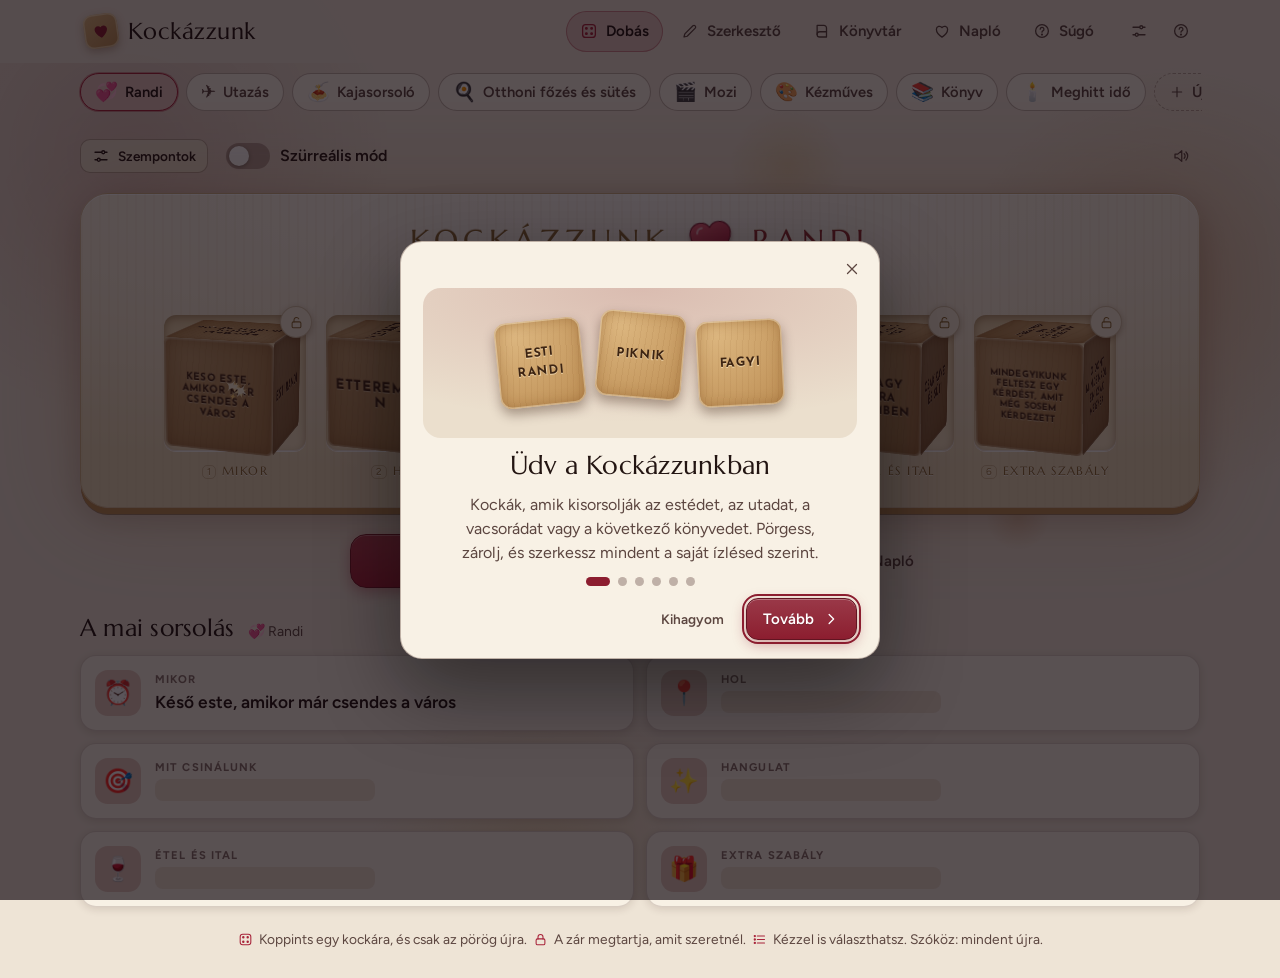
==== commit fe8d2b1b: "v14: üvegablak-lámpák a termékfotókból (csillagos vár, rózsák, lángoló kard), éles könyvek telefonon" ====
--- a/index.html
+++ b/index.html
@@ -793,49 +793,38 @@
 @keyframes lnFlicker { 0%, 100% { transform: none; } 12% { transform: skewX(5deg) scaleY(1.08); } 26% { transform: skewX(-4deg) scale(.94, .9); } 40% { transform: skewX(3deg) scaleY(1.06); } 54% { transform: skewX(-5deg) scale(.96, .94); } 70% { transform: skewX(2deg) scaleY(1.04); } 84% { transform: skewX(-1.5deg); } }
 @keyframes lnFlickG { 0%, 100% { opacity: 1; } 26% { opacity: .78; } 54% { opacity: .85; } 70% { opacity: 1; } }
 
-/* --- üvegablak-panelek --- */
-.gl-svg .d-halo { opacity: 1; transform-origin: 50px 84px; transition: opacity .8s; }
+/* --- üvegablak-lámpák (a nyomat a fotókból; a jelenetek: csillagos vár / rózsák / lángoló kard) --- */
+.gl-svg .d-halo { opacity: 1; transform-box: fill-box; transform-origin: center; transition: opacity .8s; }
 .gl-svg .d-dim { opacity: 0; transition: opacity .7s; }
-.gl-svg .d-back { transition: opacity .7s; }
-.gl-svg .d-led { transition: opacity .4s; }
-.is-off .gl-svg .d-halo { opacity: 0; } .is-off .gl-svg .d-back { opacity: 0; } .is-off .gl-svg .d-dim { opacity: .8; } .is-off .gl-svg .d-led { opacity: .12; }
+.gl-svg .d-ledge { transition: opacity .5s; }
+.is-off .gl-svg .d-halo { opacity: 0; } .is-off .gl-svg .d-dim { opacity: .84; } .is-off .gl-svg .d-ledge { opacity: .1; }
 .gl-svg .d-sw { cursor: pointer; }
-.gl-svg .d-bfly { transform-origin: 60px 35px; }
-.gl-svg .d-wl, .gl-svg .d-wr { transform-origin: 0 0; }
-.gl-svg .d-rose { transform-origin: 50px 90px; }
-.gl-svg .d-petal { opacity: 0; transform-origin: 59px 74px; }
-.gl-svg .d-star, .gl-svg .d-heart { transform-box: fill-box; transform-origin: center; }
-.gl-svg .d-heart, .gl-svg .d-shoot { opacity: 0; }
+.gl-svg .d-twk, .gl-svg .d-meteor, .gl-svg .d-glint, .gl-svg .d-flame, .gl-svg .d-ember { opacity: 0; }
+.gl-svg .d-twk, .gl-svg .d-ember, .gl-svg .d-flame { transform-box: fill-box; transform-origin: center; }
 .is-lit .gl-svg .d-halo { animation: glHalo .9s ease-out; }
 .is-dark .gl-svg .d-halo { animation: none; }
 @keyframes glHalo { 0% { transform: scale(.88); } 40% { transform: scale(1.12); } 100% { transform: scale(1); } }
-@keyframes glHalo2 { 0%, 100% { transform: scale(1); } 30%, 60% { transform: scale(1.12); } }
-
-/* rózsa: pillangó + szirom */
-.is-flap .gl-svg .d-wl, .is-flap .gl-svg .d-wr { animation: glFlap .3s ease-in-out 3; }
-.is-bloom .gl-svg .d-wl, .is-bloom .gl-svg .d-wr { animation: glFlap .28s ease-in-out 11; }
-.is-bloom .gl-svg .d-bfly { animation: glFly 3s ease-in-out; }
-.is-bloom .gl-svg .d-petal { animation: glPetal 3s ease-in; }
-.is-bloom .gl-svg .d-rose { animation: glRose 1.6s ease-in-out; }
-.is-bloom .gl-svg .d-halo { animation: glHalo2 1.6s ease-in-out; }
-@keyframes glFlap { 0%, 100% { transform: scaleX(1); } 50% { transform: scaleX(.18); } }
-@keyframes glFly { 0%, 100% { transform: none; } 14% { transform: translate(-9px, -8px) rotate(-14deg); } 34% { transform: translate(-22px, 4px) rotate(9deg); } 54% { transform: translate(-6px, 24px) rotate(-8deg) scale(1.08); } 74% { transform: translate(8px, 12px) rotate(10deg); } 90% { transform: translate(2px, 2px) rotate(-3deg); } }
-@keyframes glPetal { 0%, 14% { opacity: 0; transform: none; } 18% { opacity: 1; transform: none; } 55% { opacity: 1; transform: translate(-10px, 26px) rotate(120deg); } 100% { opacity: 0; transform: translate(-6px, 66px) rotate(250deg); } }
-@keyframes glRose { 0%, 100% { transform: none; } 30% { transform: scale(1.05); } 55% { transform: scale(.985); } 75% { transform: scale(1.02); } }
-
-/* vár: hullócsillag + szív + csillagok */
-.is-wish .gl-svg .d-shoot { animation: glShoot 1.5s .1s ease-in; }
-.is-wish .gl-svg .d-heart { animation: glHeart 2.4s .8s ease-out; }
-.is-wish .gl-svg .d-star { animation: glTwink 1.4s ease-in-out; }
-.is-wish .gl-svg .st2 { animation-delay: .15s; } .is-wish .gl-svg .st3 { animation-delay: .3s; } .is-wish .gl-svg .st4 { animation-delay: .45s; } .is-wish .gl-svg .st5 { animation-delay: .6s; } .is-wish .gl-svg .st6 { animation-delay: .75s; }
-.is-wish .gl-svg .d-win { animation: glWin 2.4s ease-in-out; }
+@keyframes glHalo2 { 0%, 100% { transform: scale(1); } 30%, 60% { transform: scale(1.1); } }
+
+/* csillagos vár: hullócsillagok (jobbfelülről balra le, mint a nyomaton) + megcsillanó csillagok */
+.is-wish .gl-svg .d-meteor { animation: glMeteor 1.25s ease-in both; }
+.is-wish .gl-svg .m1 { animation-delay: .35s; } .is-wish .gl-svg .m2 { animation-delay: .75s; }
+.is-wish .gl-svg .d-twk, .is-twinkle .gl-svg .d-twk { animation: glTwk 1.1s var(--dl, 0s) ease-in-out both; }
 .is-wish .gl-svg .d-halo { animation: glHalo2 1.8s ease-in-out; }
-.is-twinkle .gl-svg .d-star { animation: glTwink 1.1s ease-in-out; }
-.is-twinkle .gl-svg .st2 { animation-delay: .2s; } .is-twinkle .gl-svg .st3 { animation-delay: .5s; } .is-twinkle .gl-svg .st4 { animation-delay: .1s; } .is-twinkle .gl-svg .st5 { animation-delay: .65s; } .is-twinkle .gl-svg .st6 { animation-delay: .35s; }
-@keyframes glShoot { 0% { opacity: 0; transform: translate(-16px, -10px); } 12% { opacity: 1; } 70% { opacity: 1; transform: translate(34px, 22px); } 100% { opacity: 0; transform: translate(46px, 30px); } }
-@keyframes glHeart { 0% { opacity: 0; transform: translateY(6px) scale(.4); } 25% { opacity: 1; transform: translateY(-2px) scale(1.2); } 45% { transform: translateY(-4px) scale(1); } 80% { opacity: 1; transform: translateY(-9px) scale(1.04); } 100% { opacity: 0; transform: translateY(-14px) scale(1); } }
-@keyframes glTwink { 0%, 100% { transform: none; opacity: 1; } 40% { transform: scale(1.55) rotate(20deg); } 70% { transform: scale(.8); opacity: .75; } }
-@keyframes glWin { 0%, 100% { opacity: 1; } 20% { opacity: .45; } 40% { opacity: 1; } 60% { opacity: .55; } 80% { opacity: 1; } }
+@keyframes glMeteor { 0% { opacity: 0; transform: translate(0, 0); } 12% { opacity: 1; } 75% { opacity: 1; } 100% { opacity: 0; transform: translate(-150px, 230px); } }
+@keyframes glTwk { 0%, 100% { opacity: 0; transform: scale(.3); } 45% { opacity: 1; transform: scale(1.5); } 70% { opacity: .5; transform: scale(.9); } }
+
+/* rózsák: fényfoltsáv fut végig a fényes nyomaton */
+.is-glint .gl-svg .d-glint { animation: glGlint 1.7s ease-in-out both; }
+.is-glint .gl-svg .d-halo { animation: glHalo2 1.7s ease-in-out; }
+@keyframes glGlint { 0% { opacity: 0; transform: translateX(0) skewX(-16deg); } 15%, 80% { opacity: 1; } 100% { opacity: 0; transform: translateX(860px) skewX(-16deg); } }
+
+/* lángoló kard: a láng fellobban, a szikrák felszállnak */
+.is-blaze .gl-svg .d-flame, .is-flick .gl-svg .d-flame { animation: glFlame 1.5s var(--dl, 0s) ease-in-out both; }
+.is-blaze .gl-svg .d-ember { animation: glEmber 2.3s var(--dl, 0s) ease-out both; }
+.is-blaze .gl-svg .d-halo { animation: glHalo2 1.8s ease-in-out; }
+@keyframes glFlame { 0%, 100% { opacity: 0; transform: scale(.7); } 20% { opacity: 1; transform: scale(1.18, 1.3); } 40% { opacity: .75; transform: scale(.95, .9); } 60% { opacity: 1; transform: scale(1.08, 1.16); } 80% { opacity: .85; transform: scale(1, 1.02); } }
+@keyframes glEmber { 0% { opacity: 0; transform: translate(0, 0) scale(1); } 12% { opacity: 1; } 100% { opacity: 0; transform: translate(var(--dx), var(--dy)) scale(.3); } }
 
 /* --- repülő sárkány + füstoszlop (2D kép; a rétegek a rajz csoportjai) --- */
 .fd-svg .fd-wingF { transform-box: view-box; transform-origin: 62px 171px; }
@@ -5096,155 +5085,137 @@
 registerSet({ id: 'lampas', name: 'Gyertyás lámpás', desc: 'Vaskeretes lámpás égő gyertyával. Elfújhatod, és újra meggyújthatod; az állapota megmarad.', tip: 'Fújd el, aztán gyújtsd meg újra!', parts: [{ type: 'lampas', at: 'end' }] });
 
 
-/* ===== Díszek: üvegablak-hatású, hátulról megvilágított íves panelek (saját rajz) =====
-   "Rózsa és pillangó" és "Csillagos vár" panel. Az üveg ólomkeretes mozaik (determinisztikus, minden példány azonos). Az alján egy kapcsoló: fel/le kapcsolja a háttérfényt (mentődik).
-   Az üvegre kattintva: ha sötét, felkapcsol; ha világít, lejátssza a jelenetét (rózsa: pillangó repül, szirom hull; vár: hullócsillag, szív). */
+/* ===== Üvegablak-lámpák: a nyomatok (a referencia-fotókból kivágva, a panel külső kontúrjára maszkolva) – GENERÁLT: tools/make-glass.py ===== */
 'use strict';
 
-const GL_LEAD = '#17110f';
-const glHsl = (h, s, l) => 'hsl(' + Math.round(h) + ' ' + Math.round(s) + '% ' + Math.round(l) + '%)';
+/* w,h: a panel mérete a fotó pixeleiben (a 3D modell egysége); rise: az ív magassága az oldalak ívkezdetétől a csúcsig; iw,ih: a kép pixelmérete; stars: a fényes pontok [u balról, v fentről] */
+const GL_ART = {
+  night: { w: 412, h: 762, rise: 300, iw: 618, ih: 1143, stars: [[0.612, 0.264], [0.735, 0.315], [0.604, 0.115], [0.65, 0.186], [0.796, 0.264], [0.488, 0.247], [0.718, 0.215], [0.568, 0.238], [0.512, 0.29], [0.296, 0.264], [0.527, 0.273], [0.493, 0.27], [0.231, 0.197], [0.379, 0.227], [0.529, 0.379], [0.549, 0.34], [0.172, 0.291], [0.59, 0.336], [0.648, 0.373], [0.859, 0.312], [0.578, 0.304], [0.454, 0.349]], src: "[data-uri]" },
+  rose: { w: 387, h: 757, rise: 272, iw: 580, ih: 1135, src: "[data-uri]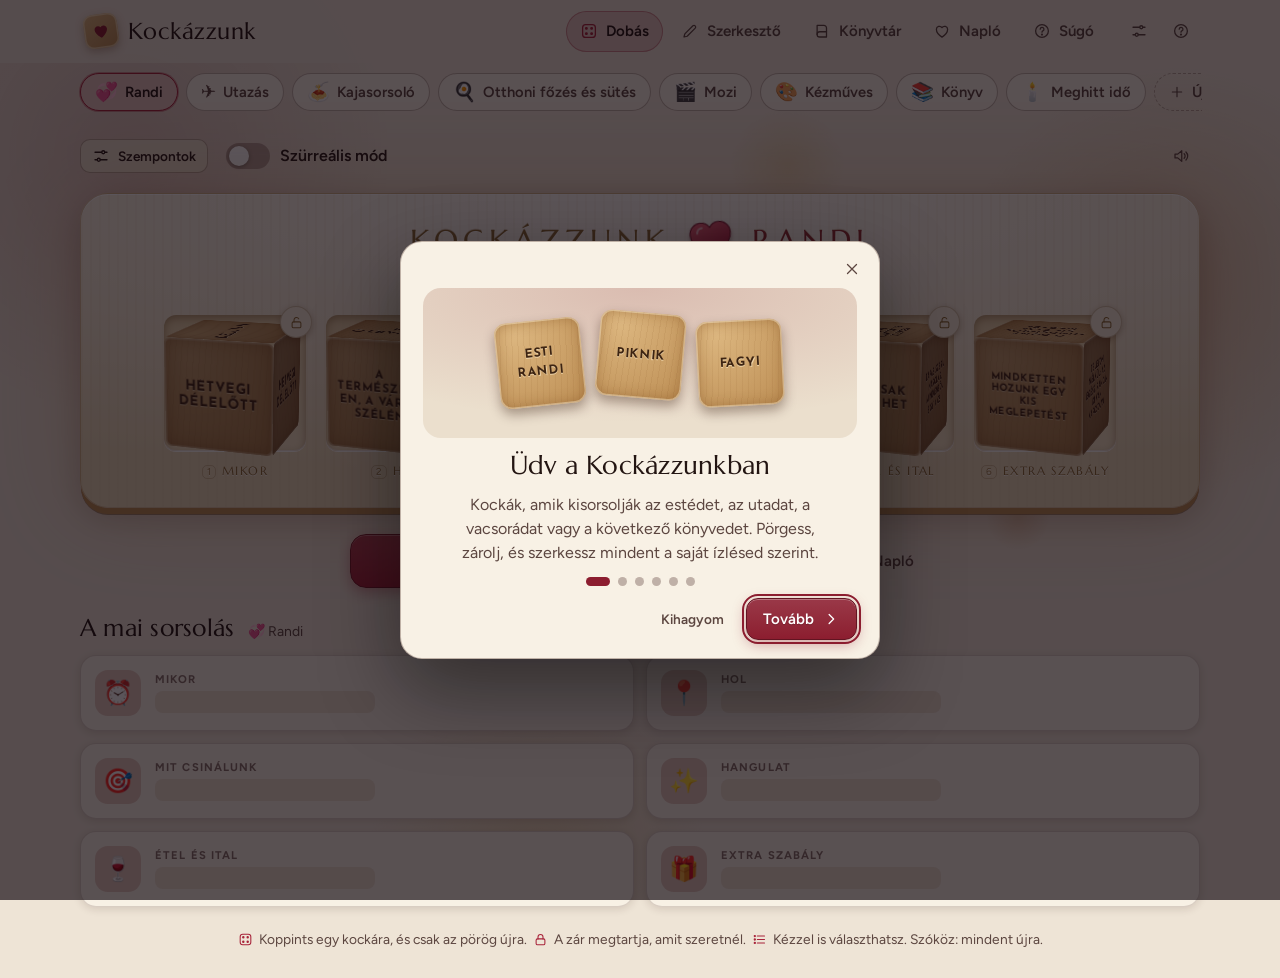
==== commit d71b10a8: "v15: gyorsabb 3D polc (1024-es árnyék, ritkított árnyék-frissítés, csendes lámpa-animációk, 60 fps k" ====
--- a/index.html
+++ b/index.html
@@ -5996,14 +5996,19 @@
     return /SwiftShader|llvmpipe|Software|Basic Render|Intel(?!.*\bArc\b)/i.test(n) ? 'weak' : 'ok';
   } catch (e) { return 'ok'; }
 }
+/* a minőség kézi választása (Beállítások): 'auto' (alap, a lassúság-őrrel) | 'high' (éles: telefonon 2×, asztalin 1,5× felbontás, 2048-as árnyék) | 'fast' (gyors: 1× felbontás, olcsó árnyék, parallax nélkül) */
+const l3Pref = () => S.settings.q3d === 'high' || S.settings.q3d === 'fast' ? S.settings.q3d : 'auto';
+/* a lassúság-őr által megtanult fokozat eszközönként (nem része a mentésnek), 7 napig él: a következő látogatáskor már a megfelelő szinten indul, nem kell újra végigszenvedni */
+function l3LoadDeg() { try { const o = JSON.parse(localStorage.getItem('kockazzunk.l3deg') || 'null'); return o && o.d > 0 && Date.now() - o.t < 7 * 864e5 ? 1 : 0; } catch (e) { return 0; } }
+function l3SaveDeg(d) { try { if (d > 0) localStorage.setItem('kockazzunk.l3deg', JSON.stringify({ d: Math.min(1, d), t: Date.now() })); else localStorage.removeItem('kockazzunk.l3deg'); } catch (e) { } }
 /* ---------- színtér ---------- */
 function l3Init() {
   if (L3.r) return true;
   const T = THREE;
   try {
     const cv = document.createElement('canvas'); cv.id = 'l3'; cv.setAttribute('aria-hidden', 'true'); document.body.insertBefore(cv, $('#app'));
-    const lowq = !!window.__L3_LOWQ, cls = lowq ? 'ok' : l3GpuClass(), weak = cls === 'weak', r = new T.WebGLRenderer({ canvas: cv, antialias: !lowq && !weak, alpha: true, powerPreference: 'high-performance' });
-    L3.lowq = lowq; L3.weak = weak; L3.mobile = cls === 'mobile'; if (weak) L3.deg = Math.max(L3.deg || 0, 1);
+    const lowq = !!window.__L3_LOWQ, cls = lowq ? 'ok' : l3GpuClass(), weak = cls === 'weak', r = new T.WebGLRenderer({ canvas: cv, antialias: !lowq && !weak && l3Pref() !== 'fast', alpha: true, powerPreference: 'high-performance' });
+    L3.lowq = lowq; L3.weak = weak; L3.mobile = cls === 'mobile'; L3.deg = Math.max(L3.deg || 0, weak || l3Pref() === 'fast' ? 1 : 0, lowq ? 0 : l3LoadDeg());
     r.setClearColor(0x000000, 0); r.outputEncoding = T.sRGBEncoding; r.toneMapping = T.ACESFilmicToneMapping; r.toneMappingExposure = 1.0;
     r.shadowMap.enabled = true; r.shadowMap.type = T.VSMShadowMap; r.shadowMap.autoUpdate = false; r.setScissorTest(true);
     L3.cv = cv; L3.r = r; L3.scene = new T.Scene(); L3.cam = new T.PerspectiveCamera(L3K.FOV, 1, 10, 6000); L3.ray = new T.Raycaster();
@@ -6024,16 +6029,20 @@
     return true;
   } catch (e) { console.error(e); L3.st = 'failed'; return false; }
 }
-/* minőségi fokozat: 0 = alap (asztali gépen felbontás ≤ 1,25×, 2048-as árnyék; telefonon/táblán a kijelző élessége, legfeljebb 2×), 1 = 1× (telefonon 1,5×) és 1024-es árnyék (gyenge GPU-n ez az induló), 2 = vészfék: 0,75×, 512-es árnyék és lapos képként rajzolt díszek */
+/* minőségi fokozat: 0 = alap (telefonon/táblán 1,5×, asztali gépen ≤ 1,25× felbontás, 1024-es árnyék), 1 = 1× (telefonon 1,25×) és 512-es árnyék (gyenge GPU-n / „Gyors” módban ez az induló),
+   2 = vészfék: 0,75×, 512-es árnyék és lapos képként rajzolt díszek. „Éles” választással: telefonon (keskeny nézet) 2×, asztali gépen 1,5× + 2048-as árnyék. */
 function l3PixelRatio() {
-  const vw = innerWidth, d = L3.deg || 0, dpr = devicePixelRatio || 1;
-  return L3.lowq ? 1 : d >= 2 ? 0.75 : d === 1 ? (L3.mobile ? Math.min(dpr, 1.5) : 1) : Math.min(dpr, L3.mobile ? (vw < 700 ? 2 : 1.5) : vw < 700 ? 1.5 : 1.25);
+  const vw = innerWidth, d = L3.deg || 0, dpr = devicePixelRatio || 1, hi = l3Pref() === 'high';
+  if (L3.lowq) return 1;
+  if (d >= 2) return 0.75;
+  if (d === 1) return L3.mobile ? Math.min(dpr, 1.25) : 1;
+  return Math.min(dpr, L3.mobile ? (hi && vw < 700 ? 2 : 1.5) : hi ? 1.5 : vw < 700 ? 1.5 : 1.25);
 }
 function l3Quality() {
   const r = L3.r; if (!r) return;
   const vw = innerWidth, vh = innerHeight, d = L3.deg || 0, pr = l3PixelRatio();
   r.setPixelRatio(pr); r.setSize(vw, vh, false);
-  const sh = L3.key && L3.key.shadow, sm = L3.lowq || d >= 2 ? 512 : d === 1 || Math.min(vw, vh) < 700 ? 1024 : 2048;
+  const sh = L3.key && L3.key.shadow, sm = L3.lowq || d >= 1 ? 512 : l3Pref() === 'high' && !L3.mobile ? 2048 : 1024;
   if (sh && sh.mapSize.x !== sm) { sh.mapSize.set(sm, sm); if (sh.map) { sh.map.dispose(); sh.map = null; } }
   if (sh) { sh.radius = 9 * sm / 2048; sh.blurSamples = sm >= 2048 ? 12 : 8; }
   L3.sd = true;
@@ -6063,7 +6072,7 @@
   g.box(K.SIDE - 5, -Hc, -D + 6, W - K.SIDE + 5, -(K.TOPH + levels * lh), 5, plinth); g.box(K.SIDE - 8, -Hc, -D + 6, K.SIDE - 2, -Hc + 6, 5, plinth); g.box(W - K.SIDE + 2, -Hc, -D + 6, W - K.SIDE + 8, -Hc + 6, 5, plinth);   // lábazat
   [[0, 0], [W - 3, 0]].forEach(p => g.box(p[0], -Hc + K.PLINTH, -1, p[0] + 3, -K.TOPH, 1.6, l3Col('#86583a')));   // élléc a szélén
   const mat = new T.MeshStandardMaterial({ map: l3Wood(), bumpMap: l3Wood(), bumpScale: 1.4, vertexColors: true, roughness: 0.6, metalness: 0, envMapIntensity: 0.55 });
-  const m = new T.Mesh(g.build(), mat); m.castShadow = m.receiveShadow = true; return m;
+  const m = new T.Mesh(g.build(), mat); m.castShadow = m.receiveShadow = true; m.renderOrder = 20; return m;   // a szekrény az utolsó átlátszatlan rajzolás: a könyvek által takart részére a mélységteszt már nem engedi a drága árnyalást
 }
 
 /* ---------- könyv ---------- */
@@ -6163,7 +6172,7 @@
   cam.position.set(sx + L3.par.x, sy + L3.par.y, dist); cam.lookAt(sx, sy, 0); cam.near = dist * 0.25; cam.far = dist + 1600; cam.updateProjectionMatrix(); cam.updateMatrixWorld();
   return { cb: cb, sx: sx, sy: sy, vw: vw, vh: vh };
 }
-function l3Render() {
+function l3Render(anim) {   // anim: animáció közben hívva → az árnyék-térkép legfeljebb ~20 Hz-en frissül (a puha árnyék ezt nem mutatja meg, a képkocka kb. fele-harmada az árnyék-rajzolás)
   if (L3.hold) return;   // egy ráközelítés (pl. book nook) saját vásznon rajzol, közben a polc áll
   const r = L3.r, c = l3Cam(), x0 = Math.max(0, c.cb.left - 30), x1 = Math.min(c.vw, c.cb.right + 90), y0 = Math.max(0, c.cb.top - 20), y1 = Math.min(c.vh, c.cb.bottom + 130);
   r.setScissorTest(false); r.clear(); r.setScissorTest(true);
@@ -6171,15 +6180,20 @@
   r.setScissor(x0, c.vh - y1, x1 - x0, y1 - y0);
   const key = L3.key, half = Math.hypot(c.vw, c.vh) * 0.72, SN = 96, qx = Math.round(c.sx / SN) * SN, qy = Math.round(c.sy / SN) * SN, kk = qx + ',' + qy + ',' + Math.round(half);
   if (kk !== L3.sdK) {   // az árnyék-kamera 96 px-es rácson ugrik (a keret ≥ 0,2·átló ráhagyással), így görgetéskor nem kell újrarajzolni az árnyékot
-    L3.sdK = kk; L3.sd = true; const tgt = new THREE.Vector3(qx, qy, -70), dir = new THREE.Vector3(-0.3, 0.66, 1).normalize();
+    L3.sdK = kk; L3.sd = true; L3.sdF = true; const tgt = new THREE.Vector3(qx, qy, -70), dir = new THREE.Vector3(-0.3, 0.66, 1).normalize();
     key.target.position.copy(tgt); key.position.copy(tgt).addScaledVector(dir, 1500); key.target.updateMatrixWorld();
     const sc = key.shadow.camera; sc.left = -half; sc.right = half; sc.top = half; sc.bottom = -half; sc.near = 200; sc.far = 3300; sc.updateProjectionMatrix();
   }
-  r.shadowMap.needsUpdate = !!L3.sd; L3.sd = false;
+  const nw = performance.now(); let upd = !!L3.sd;
+  if (upd && anim && !L3.sdF && L3.sdT && nw - L3.sdT < 50) upd = false;   // marad L3.sd = true: a következő képkocka (vagy a záró) frissíti
+  if (upd) { L3.sd = false; L3.sdF = false; L3.sdT = nw; }
+  r.shadowMap.needsUpdate = upd;
   r.render(L3.scene, L3.cam);
 }
 function l3Frame(now) {
-  L3.raf = 0; const dt = Math.min(0.12, L3.t ? (now - L3.t) / 1000 : 0.016); L3.t = now;
+  L3.raf = 0;
+  if (L3.tr && now - L3.tr < 12) { L3.raf = requestAnimationFrame(l3Frame); return; }   // legfeljebb ~60 fps: 120/144 Hz-es kijelzőn minden második képkockát hagyjuk ki (a GPU fele-harmada)
+  L3.tr = now; const dt = Math.min(0.12, L3.t ? (now - L3.t) / 1000 : 0.016); L3.t = now;
   let busy = false;
   const P = L3.par; if (Math.abs(P.tx - P.x) > 0.05 || Math.abs(P.ty - P.y) > 0.05) { const k = 1 - Math.pow(0.002, dt); P.x += (P.tx - P.x) * k; P.y += (P.ty - P.y) * k; busy = true; }
   if (L3.hq) { L3.hq = false; l3Hover(); }
@@ -6191,8 +6205,9 @@
     if (it.lt != null && Math.abs(lf - it.lf) > 0.05) { it.lf += (lf - it.lf) * (1 - Math.pow(0.0002, dt)); busy = true; l3Pose(it); }
   });
   if (DND.s && DND.s.l3 && DND.s.on) { l3DndStep(dt); busy = true; L3.sd = true; }
-  for (let i = L3.anims.length - 1; i >= 0; i--) { const a = L3.anims[i]; a.t += dt; const u = Math.min(1, a.t / a.d); a.fn(u, dt); busy = true; L3.sd = true; if (u >= 1) { L3.anims.splice(i, 1); if (a.done) a.done(); } }
-  l3Render(); l3Perf(now);
+  for (let i = L3.anims.length - 1; i >= 0; i--) { const a = L3.anims[i]; a.t += dt; const u = Math.min(1, a.t / a.d); a.fn(u, dt); busy = true; if (!a.q) L3.sd = true; if (u >= 1) { L3.anims.splice(i, 1); if (a.done) a.done(); } }
+  l3Render(busy); l3Perf(now);
+  if (L3.sd && !L3.hold) busy = true;   // függő (visszatartott) árnyék-frissítés: még egy képkocka
   if (busy) L3.raf = requestAnimationFrame(l3Frame); else { L3.t = 0; }
 }
 /* ---------- lassúság-őr: folyamatos animáció közben mért képkocka-idők; először csendben visszaveszünk (felbontás/árnyék), másodszor felajánljuk a 2D nézetet ---------- */
@@ -6201,13 +6216,13 @@
   const pf = L3.pf || (L3.pf = { last: 0, d: [] });
   if (pf.last && now - pf.last < 250) pf.d.push(now - pf.last);
   pf.last = now;
-  if (pf.d.length >= 30) { const d = pf.d.slice(2).sort((x, y) => x - y); pf.d = []; l3PerfEval(d[d.length >> 1], d[Math.floor(d.length * 0.9)]); }
+  if (pf.d.length >= 20) { const d = pf.d.slice(2).sort((x, y) => x - y); pf.d = []; l3PerfEval(d[d.length >> 1], d[Math.floor(d.length * 0.9)]); }
 }
 function l3PerfEval(med, p90) {
   const slow = med > 20 || p90 > 42;   // 60 Hz-en a 2 vsync-es (33 ms) képkocka már lassú
   L3.slow = slow ? (L3.slow || 0) + 1 : Math.max(0, (L3.slow || 0) - 1);
   if (L3.slow >= 2 && (L3.deg || 0) < 2) {   // 1–2. lépcső: csendes visszavétel (felbontás + árnyék)
-    L3.deg = (L3.deg || 0) + 1; L3.slow = 0; l3Quality(); if (L3.deg >= 2 && $('.lb.l3')) l3Sync(); else l3Inv(); return 'deg';
+    L3.deg = (L3.deg || 0) + 1; L3.slow = 0; l3SaveDeg(L3.deg); l3Quality(); if (L3.deg >= 2 && $('.lb.l3')) l3Sync(); else l3Inv(); return 'deg';
   }
   if (L3.slow >= 2 && L3.deg >= 2 && !S.settings.perf3dAsked) {   // 3. lépcső: egyszer rákérdezünk
     S.settings.perf3dAsked = true; persist(); L3.slow = 0;
@@ -6216,7 +6231,8 @@
   }
   return slow ? 'slow' : 'ok';
 }
-const l3Anim = (d, fn, done) => { L3.anims.push({ t: 0, d: d, fn: fn, done: done }); l3Inv(); };
+/* quiet = true: az animáció nem mozgat árnyékot vető geometriát (fény, csillogás, láng, emissive) → nem rajzoltatja újra az árnyék-térképet */
+const l3Anim = (d, fn, done, quiet) => { L3.anims.push({ t: 0, d: d, fn: fn, done: done, q: !!quiet }); l3Inv(quiet ? 'v' : undefined); };
 
 /* ---------- egér: hover, kattintás, fókusz ---------- */
 function l3PickHit(x, y) {
@@ -6366,7 +6382,8 @@
   wob: u => Math.sin(u * Math.PI * 6) * (1 - u)
 };
 function l3Seq() {   // sor.to(obj, {x: cél}, mp, könnyítés).wait(mp).call(fn).play()
-  const q = [], me = { dead: false };
+  const q = [], me = { dead: false, q: false };
+  me.quiet = () => { me.q = true; return me; };   // a lépések nem rajzoltatják újra az árnyékot (l3Anim quiet)
   me.to = (o, p, d, ez) => { q.push({ k: 'to', o: o, p: p, d: d, ez: l3Ease[ez || 'io'] }); return me; };
   me.wait = d => { q.push({ k: 'wait', d: d }); return me; };
   me.call = f => { q.push({ k: 'call', f: f }); return me; };
@@ -6376,9 +6393,9 @@
     const next = () => {
       if (me.dead) return; const s = q[i++]; if (!s) { if (done) done(); return; }
       if (s.k === 'call') { s.f(); next(); return; }
-      if (s.k === 'wait') { l3Anim(s.d, () => { }, next); return; }
+      if (s.k === 'wait') { l3Anim(s.d, () => { }, next, me.q); return; }
       const from = {}; for (const k in s.p) from[k] = s.o[k];
-      l3Anim(s.d, u => { if (me.dead) return; const v = s.ez(u); for (const k in s.p) s.o[k] = from[k] + (s.p[k] - from[k]) * v; if (s.o.__apply) s.o.__apply(); }, next);
+      l3Anim(s.d, u => { if (me.dead) return; const v = s.ez(u); for (const k in s.p) s.o[k] = from[k] + (s.p[k] - from[k]) * v; if (s.o.__apply) s.o.__apply(); }, next, me.q);
     };
     next(); return me;
   };
@@ -6506,10 +6523,10 @@
     blow() {
       ctl.stop();
       for (let i = 0; i < 6; i++) setTimeout(() => { if (L3.on) drParticle(root, 'smoke', new T.Vector3(0, 58 + i * 2, 0), { vx: (Math.random() - 0.3) * 6, vy: 18 + Math.random() * 8, vz: 0, life: 1.7, big: 0.7 }); }, 120 + i * 220);
-      ctl.seq = l3Seq().to(S, { lean: 0.5, flame: 0.0, fk: 0.2 }, 0.34, 'in').to(S, { lit: 0, lean: 0, fk: 0 }, 0.6, 'io').play();
+      ctl.seq = l3Seq().quiet().to(S, { lean: 0.5, flame: 0.0, fk: 0.2 }, 0.34, 'in').to(S, { lit: 0, lean: 0, fk: 0 }, 0.6, 'io').play();
     },
-    light() { ctl.stop(); S.lean = 0; ctl.seq = l3Seq().to(S, { flame: 1.25, lit: 1 }, 0.3, 'out').to(S, { flame: 1 }, 0.35, 'io').play(); },
-    idle() { if (it.d.off) return; l3Anim(1.7, u => { S.fk = kNoise(u * 14) * 0.7 * (1 - u * 0.6); S.__apply(); }, () => { S.fk = 0; S.__apply(); }); },
+    light() { ctl.stop(); S.lean = 0; ctl.seq = l3Seq().quiet().to(S, { flame: 1.25, lit: 1 }, 0.3, 'out').to(S, { flame: 1 }, 0.35, 'io').play(); },
+    idle() { if (it.d.off) return; l3Anim(1.7, u => { S.fk = kNoise(u * 14) * 0.7 * (1 - u * 0.6); S.__apply(); }, () => { S.fk = 0; S.__apply(); }, true); },
     stop() { if (ctl.seq) ctl.seq.stop(); }
   };
   return { grp: K.g, parts: parts, mats: kMatsAll(M), d: 70, ctl: ctl };
@@ -6661,11 +6678,11 @@
   const play = (mode, dur) => {   // mode 1 = jelenet (a kattintásra), 2 = csendes (idle: csak a csillanás/villódzás)
     const id = ++run; S.mode = mode; S.t = 0;
     l3Anim(dur, u => { if (id !== run) return; S.t = u * dur; S.env = Math.sin(Math.min(1, u * 1.04) * Math.PI) ** 0.6; S.pulse = mode === 1 ? Math.sin(u * Math.PI) : 0; S.__apply(); },
-      () => { if (id !== run) return; S.t = 0; S.env = 0; S.pulse = 0; S.mode = 0; S.__apply(); });
+      () => { if (id !== run) return; S.t = 0; S.env = 0; S.pulse = 0; S.mode = 0; S.__apply(); }, true);   // csendes: nem mozog árnyékot vető geometria → nincs árnyék-újrarajzolás
   };
   const ctl = {
     S: S, root: root,
-    lit(on) { ctl.stop(); ctl.seq = l3Seq().to(S, { lit: on ? 1 : 0 }, on ? 0.55 : 0.4, 'io').play(); if (on) setTimeout(() => { if (L3.on) ctl.scene(); }, 450); },
+    lit(on) { ctl.stop(); ctl.seq = l3Seq().quiet().to(S, { lit: on ? 1 : 0 }, on ? 0.55 : 0.4, 'io').play(); if (on) setTimeout(() => { if (L3.on) ctl.scene(); }, 450); },
     scene() { play(1, k === 'night' ? 3.3 : k === 'rose' ? 2.4 : 3.0); },
     idle() { if (it.d.off) return; play(2, k === 'night' ? 1.9 : k === 'rose' ? 2.0 : 1.7); },
     stop() { if (ctl.seq) ctl.seq.stop(); }
@@ -8341,6 +8358,12 @@
     [['auto', 'Automatikus', 'sliders'], ['light', 'Világos', 'sun'], ['dark', 'Sötét', 'moon']].map(x => h('button', { type: 'button', role: 'radio', 'aria-checked': st.appearance === x[0], class: 'chip' + (st.appearance === x[0] ? ' on' : ''), onclick: e => { st.appearance = x[0]; applyAppearance(); persist(); $$('.chip', e.currentTarget.parentNode).forEach(c => { c.classList.remove('on'); c.setAttribute('aria-checked', 'false'); }); e.currentTarget.classList.add('on'); e.currentTarget.setAttribute('aria-checked', 'true'); } }, ic(x[2], 16), x[1])));
   const sw = (label, key, desc, cb) => h('div', { class: 'set-row' }, h('label', { class: 'switch' }, h('input', { type: 'checkbox', checked: !!st[key], onchange: e => { st[key] = e.target.checked; persist(); if (cb) cb(e.target.checked); } }), h('span', { class: 'tr' }), h('span', null, label)), desc ? h('span', { class: 'hint' }, desc) : null);
   const chaos = h('input', { type: 'range', min: '0', max: '1', step: '0.05', value: String(st.chaos), 'aria-label': 'Káosz mértéke', oninput: e => { st.chaos = +e.target.value; persist(); } });
+  const q3 = h('select', { id: 'set-q3d', 'aria-label': '3D minőség', disabled: !l3GL(), onchange: e => {
+    const v = e.target.value; if (v === 'auto') delete st.q3d; else st.q3d = v; delete st.perf3dAsked; persist();
+    if (typeof L3 !== 'undefined') { L3.slow = 0; L3.deg = L3.weak || v === 'fast' ? 1 : 0; l3SaveDeg(0); if (L3.r) l3Quality(); }
+    if (typeof drawLibrary === 'function' && location.hash === '#polc') drawLibrary();
+  } }, [['auto', 'Automatikus (ajánlott)'], ['high', 'Éles (szebb, de igényesebb)'], ['fast', 'Gyors (akadozó gépen)']].map(o => h('option', { value: o[0] }, o[1])));
+  q3.value = st.q3d === 'high' || st.q3d === 'fast' ? st.q3d : 'auto';
   openModal({
     title: 'Beállítások', wide: true,
     body: [
@@ -8350,10 +8373,13 @@
         sw('Mozgás és animációk', 'motion', 'Kikapcsolva a kockák egyből a helyükre ugranak. A rendszer „csökkentett mozgás” beállítását mindig tiszteletben tartja.', () => applyMotionClasses()),
         sw('Kímélő mód', 'lite', 'Gyengébb gépen vagy telefonon, ha akadozik az oldal: rövidebb dobás, nincs háttérfény, nincsenek belépő animációk és konfetti.', () => applyMotionClasses())),
       h('div', { class: 'set-sec' }, h('h3', null, 'Könyvtár nézet'),
-        h('div', { class: 'set-row' }, h('label', { class: 'switch' }, h('input', { type: 'checkbox', checked: st.view3d !== false, disabled: !l3GL(), onchange: e => { st.view3d = e.target.checked; if (e.target.checked) { delete st.perf3dAsked; if (typeof L3 !== 'undefined') { L3.deg = L3.weak ? 1 : 0; L3.slow = 0; if (L3.r) l3Quality(); } } persist(); if (typeof drawLibrary === 'function' && location.hash === '#polc') drawLibrary(); } }), h('span', { class: 'tr' }), h('span', null, '3D könyvtár')),
+        h('div', { class: 'set-row' }, h('label', { class: 'switch' }, h('input', { type: 'checkbox', checked: st.view3d !== false, disabled: !l3GL(), onchange: e => { st.view3d = e.target.checked; if (e.target.checked) { delete st.perf3dAsked; if (typeof L3 !== 'undefined') { L3.deg = L3.weak || l3Pref() === 'fast' ? 1 : 0; L3.slow = 0; l3SaveDeg(0); if (L3.r) l3Quality(); } } persist(); if (typeof drawLibrary === 'function' && location.hash === '#polc') drawLibrary(); } }), h('span', { class: 'tr' }), h('span', null, '3D könyvtár')),
           h('span', { class: 'hint' }, l3GL() ? 'Valódi 3D polcok, könyvek és díszek fénnyel-árnyékkal. Gyengébb gépen kikapcsolva a gyorsabb 2D nézet látszik. Kímélő módban mindig 2D.' : 'Ez a böngésző nem támogatja a 3D-t (WebGL), ezért a 2D nézet látszik.')),
         h('div', { class: 'set-row' }, h('label', { class: 'switch' }, h('input', { type: 'checkbox', checked: !st.flatDecor, disabled: !l3GL(), onchange: e => { st.flatDecor = !e.target.checked; if (!st.flatDecor) delete st.flatDecor; persist(); if (typeof drawLibrary === 'function' && location.hash === '#polc') drawLibrary(); } }), h('span', { class: 'tr' }), h('span', null, 'Díszek 3D modellként')),
           h('span', { class: 'hint' }, 'Kikapcsolva a díszek lapos képként állnak a 3D polcon: sokkal gyorsabb, ha akadozik az oldal. A könyvek és a polc ettől még 3D. Egyszerre ' + MAX_DECOR + ' dísz állhat kint.'))),
+      h('div', { class: 'set-sec' }, h('h3', null, '3D minőség'),
+        h('div', { class: 'set-row' }, h('div', { class: 'field' }, h('label', { for: 'set-q3d' }, 'Könyvtár: felbontás és árnyék'), q3),
+          h('span', { class: 'hint', style: 'padding-left:0' }, 'Automatikus: az oldal méri a sebességet, és ha akadozik, magától visszavesz, a következő alkalomra is megjegyzi. Éles: nagyobb felbontás és finomabb árnyék, erősebb gépre. Gyors: kisebb felbontás, olcsó árnyék, nincs mélység-parallax. Az élsimítás átváltása az oldal újratöltése után lép életbe.'))),
       h('div', { class: 'set-sec' }, h('h3', null, 'Szürreális mód'),
         sw('Szürreális mód bekapcsolva', 'surreal', 'Váratlan, vicces opciók és szabályszegő párosítások is kijöhetnek.'),
         h('div', { class: 'field' }, h('label', null, 'Káosz mértéke'), chaos)),
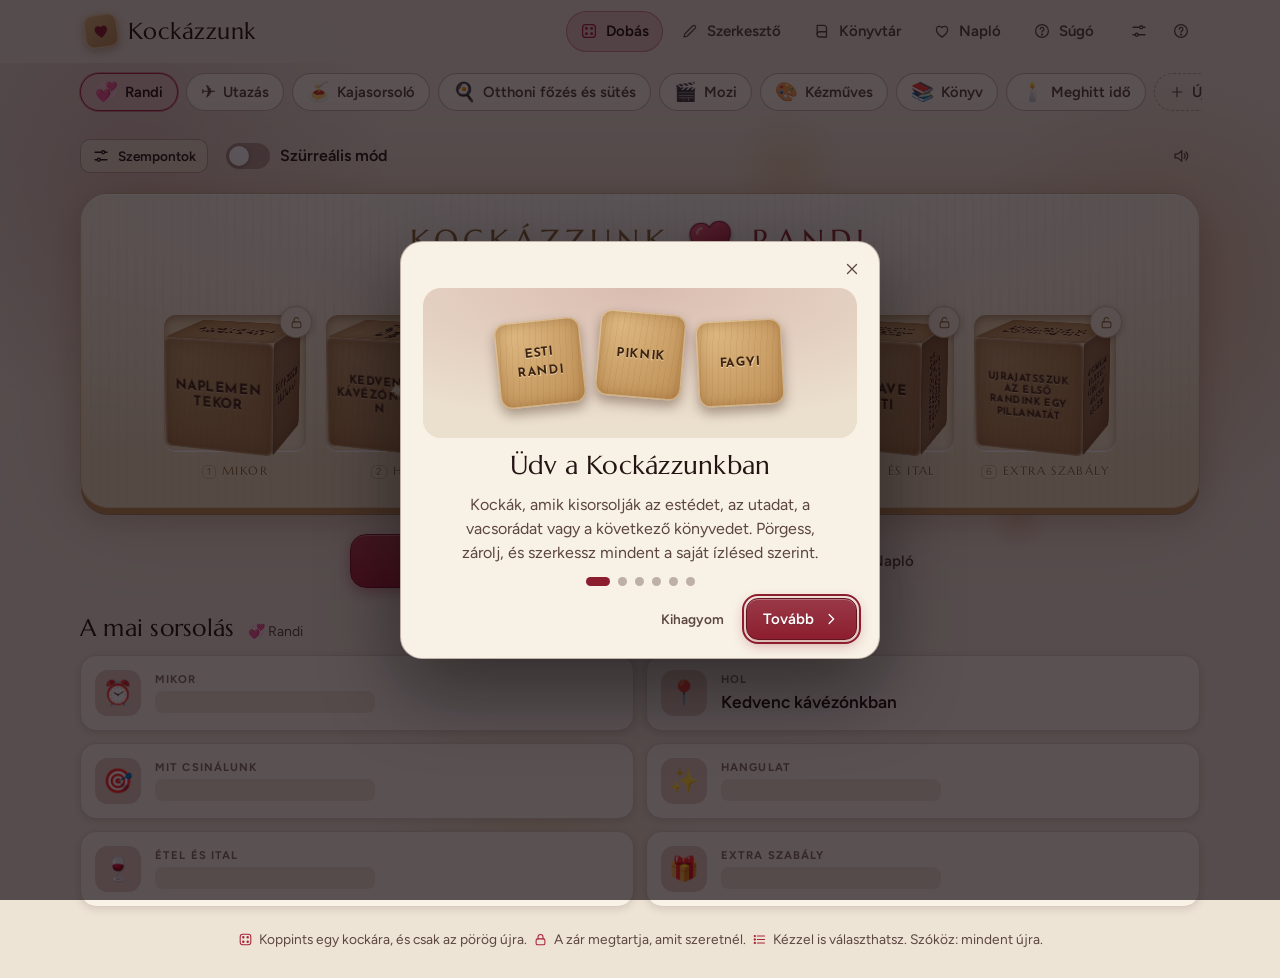
==== commit ad2e2b47: "v16: bronz sárkány-szobor (3D + 2D), díszlimit 3 (a 3 üvegablak-lámpa együtt kitehető) Co-Authored-B" ====
--- a/index.html
+++ b/index.html
@@ -4185,7 +4185,7 @@
   else if (missing.length) { const last = S.shelves[S.shelves.length - 1]; missing.forEach(id => last.ids.push(id)); }
   if (firstTime && !S.decor.length && window.__STARTER) { const st = starterDecor(); S.decor = st.decor; placeDecor(st.place, 0); }   // (csak a tesztek kérnek kezdő díszeket; az oldal díszek nélkül indul)
   if (S.adopted) { const n = S.adopted; S.adopted = 0; persist(); setTimeout(() => toast('Felkerült a valódi könyvespolc: ' + n + ' könyv, a fotók szerinti polcokkal. A régi példakönyvek lecserélődtek.'), 900); }
-  if (wiped) { persist(); setTimeout(() => toast('A díszek lekerültek a polcról. A Díszek gombbal egyet felrakhatsz (egyszerre csak egy lehet kint).'), 700); }
+  if (wiped) { persist(); setTimeout(() => toast('A díszek lekerültek a polcról. A Díszek gombbal akár ' + MAX_DECOR + '-at is felrakhatsz.'), 700); }
   const cut = trimDecor(); if (cut > 0) { persist(); setTimeout(() => toast('Egyszerre csak ' + MAX_DECOR + ' dísz lehet kint, a többi lekerült a polcról. A Díszek gombbal bármikor cserélhetsz.'), 600); }
 }
 const shelfOf = id => S.shelves.find(s => s.ids.indexOf(id) >= 0);
@@ -4809,7 +4809,7 @@
 
 /* ---------- modell: felvétel, törlés, kezdő díszek ---------- */
 /* a 3D polc sok díszt nem bír el (egy dísz 30–100 draw call): legfeljebb MAX_DECOR dísz lehet kint egyszerre */
-let MAX_DECOR = window.__MAX_DECOR || 1;   // egyszerre egy dísz (a tesztek az __MAX_DECOR-rel emelik)
+let MAX_DECOR = window.__MAX_DECOR || 3;   // egyszerre legfeljebb 3 dísz (a 3 üvegablak-lámpa együtt kitehető; a tesztek az __MAX_DECOR-rel emelik)
 const decorLeft = () => Math.max(0, MAX_DECOR - (Array.isArray(S.decor) ? S.decor.length : 0));
 function trimDecor() {   // a limit feletti díszeket levesszük (a polcok sorrendjében az első MAX_DECOR marad); visszaadja, hányat vett le
   if (!Array.isArray(S.decor) || S.decor.length <= MAX_DECOR) return 0;
@@ -4856,8 +4856,8 @@
   const list = h('div', { class: 'dc-list' }, DECOR_SETS.map(set => h('div', { class: 'dc-card panel' },
     decorPreviewEl(set),
     h('div', { class: 'dc-info' }, h('h3', null, set.name), h('p', { class: 'muted small' }, set.desc), h('p', { class: 'dc-tip small' }, ic('sparkle', 13), set.tip)),
-    btn((S.decor || []).length ? 'Csere erre' : 'Kirakom', { icon: 'plus', kind: 'primary sm', onclick: () => { if (!addDecorSet(set, shelfIdx)) { toast('Ez a készlet nem fér ki a polcra.'); return; } persist(); m.close(); drawLibrary(); toast(set.name + ' a polcon. Kattints rá!'); } }))));
-  const m = openModal({ title: 'Díszek a polcra', wide: true, cls: 'dc-modal', body: [h('p', { class: 'muted' }, 'Egy kis kiegészítő a polcra: rákattintva megmozdul. Hozzáadás után átrendezés módban a helyére húzhatod.'), h('p', { class: 'small dc-count' }, (S.decor || []).length ? 'Most kint van: ' + ((S.decor[0] && DECOR[S.decor[0].type]) ? DECOR[S.decor[0].type].name : 'egy dísz') + ' — az újjal lecseréled.' : 'Egyszerre egy dísz lehet kint, hogy az oldal gyors maradjon.'), h('div', { class: 'field dc-shelfsel' }, h('label', { for: 'dc-shelf' }, 'Melyik polcra kerüljön'), sel), list], actions: [{ label: 'Kész', kind: 'primary' }] });
+    btn((S.decor || []).length >= MAX_DECOR ? 'Csere erre' : 'Kirakom', { icon: 'plus', kind: 'primary sm', onclick: () => { if (!addDecorSet(set, shelfIdx)) { toast('Ez a készlet nem fér ki a polcra.'); return; } persist(); m.close(); drawLibrary(); toast(set.name + ' a polcon. Kattints rá!'); } }))));
+  const m = openModal({ title: 'Díszek a polcra', wide: true, cls: 'dc-modal', body: [h('p', { class: 'muted' }, 'Egy kis kiegészítő a polcra: rákattintva megmozdul. Hozzáadás után átrendezés módban a helyére húzhatod.'), h('p', { class: 'small dc-count' }, (S.decor || []).length ? 'Most kint van (' + S.decor.length + '/' + MAX_DECOR + '): ' + S.decor.map(d => DECOR[d.type] ? DECOR[d.type].name : 'dísz').join(', ') + (S.decor.length >= MAX_DECOR ? ' — az újjal a legrégebbit cseréled le.' : '.') : 'Egyszerre legfeljebb ' + MAX_DECOR + ' dísz lehet kint, hogy az oldal gyors maradjon.'), h('div', { class: 'field dc-shelfsel' }, h('label', { for: 'dc-shelf' }, 'Melyik polcra kerüljön'), sel), list], actions: [{ label: 'Kész', kind: 'primary' }] });
   return m;
 }
 function decorPopup(el) {
@@ -4871,7 +4871,7 @@
 
 
 /* ===== Díszek: fekvő sárkány a könyvhalmon (saját rajz; 3D-ben lib3d-dragons2.js) =====
-   Egész sárkány, három fekvő könyv tetején szunyókál. Orrbökés: összeráncolja a szemöldökét, füstöl; háromszor egymás után: tüzet okád.
+   Egész sárkány (v16: antik bronz-szobor, mint a 3D-s változat), három fekvő könyv tetején szunyókál. Orrbökés: összeráncolja a szemöldökét, füstöl; háromszor egymás után: tüzet okád.
    Máshova kattintva: dorombol (szívek). A pupilla követi az egeret, ritkán pislog, a farka megrezzen.
    Régebbi mentésekben a sárkány-pár (sarkany-fej + sarkany-farok) volt: a migráció az első fejet fekvő sárkánnyá alakítja, a farkat eldobja (lásd dragonMigrate). */
 'use strict';
@@ -4901,48 +4901,48 @@
       '<text x="' + (x + (w - 5) * 0.5) + '" y="' + (y + h * 0.63) + '" text-anchor="middle" font-family="Georgia,serif" font-weight="700" font-size="' + (h * 0.36) + '" fill="#e2c277" letter-spacing=".4">' + t + '</text></g>';
     const spine = [[70, 11.5, 5], [76.5, 17, 5.4], [83.5, 23.2, 5.6], [91, 27.8, 5.6], [99, 30, 5.4], [107, 30.2, 5.2], [115, 29.6, 5], [123, 29.8, 5], [131, 30.8, 5], [139, 32, 4.8], [147, 33.8, 4.6], [155, 36.2, 4.4], [164, 39.4, 4.2], [173, 42, 3.8], [182, 44, 3.4], [190, 46, 3], [197, 48.6, 2.6]]
       .map(q => 'M' + (q[0] - 2.3) + ' ' + (q[1] + 1.2) + 'L' + (q[0] + 1.3) + ' ' + (q[1] - q[2]) + 'L' + (q[0] + 2.6) + ' ' + (q[1] + 1.2) + 'Z').join('');
-    const bone = '#241512', tip = '#cdbb92', claw = (x, y) => '<path d="M' + x + ' ' + (y - 1.4) + 'l-2.2 1.6l.4 1.2l2.4 -.8z" fill="#eadcc0" stroke="rgba(30,15,10,.7)" stroke-width=".35"/>';
+    const bone = '#3a2c16', tip = '#cdbb92', claw = (x, y) => '<path d="M' + x + ' ' + (y - 1.4) + 'l-2.2 1.6l.4 1.2l2.4 -.8z" fill="#eadcc0" stroke="rgba(30,15,10,.7)" stroke-width=".35"/>';
     return '<svg class="dc-svg dl-svg" viewBox="0 -23 210 123" xmlns="http://www.w3.org/2000/svg" aria-hidden="true" focusable="false"><defs>' +
-      '<linearGradient id="lg' + u + '" x1="0" y1="0" x2="0" y2="1"><stop offset="0" stop-color="#150709"/><stop offset=".3" stop-color="#4a0a12"/><stop offset=".62" stop-color="#7c1119"/><stop offset=".88" stop-color="#8e3a1b"/><stop offset="1" stop-color="#6e3c1d"/></linearGradient>' +
-      '<linearGradient id="lm' + u + '" x1="0" y1="0" x2="1" y2="1"><stop offset="0" stop-color="#2a0710"/><stop offset=".55" stop-color="#6a0f1d"/><stop offset="1" stop-color="#9a1a28"/></linearGradient>' +
+      '<linearGradient id="lg' + u + '" x1="0" y1="0" x2="0" y2="1"><stop offset="0" stop-color="#151a10"/><stop offset=".3" stop-color="#3a2c16"/><stop offset=".62" stop-color="#5a4424"/><stop offset=".88" stop-color="#7c6434"/><stop offset="1" stop-color="#7c6434"/></linearGradient>' +
+      '<linearGradient id="lm' + u + '" x1="0" y1="0" x2="1" y2="1"><stop offset="0" stop-color="#1f1c10"/><stop offset=".55" stop-color="#54421f"/><stop offset="1" stop-color="#8a7440"/></linearGradient>' +
       '<linearGradient id="lh' + u + '" x1="0" y1="1" x2="1" y2="0"><stop offset="0" stop-color="' + bone + '"/><stop offset=".55" stop-color="#4a3a2c"/><stop offset="1" stop-color="' + tip + '"/></linearGradient>' +
-      '<linearGradient id="lv' + u + '" x1="0" y1="0" x2="1" y2="0"><stop offset="0" stop-color="#7a4a26"/><stop offset="1" stop-color="#5a331a"/></linearGradient>' +
+      '<linearGradient id="lv' + u + '" x1="0" y1="0" x2="1" y2="0"><stop offset="0" stop-color="#7c6434"/><stop offset="1" stop-color="#5e4a26"/></linearGradient>' +
       '<radialGradient id="le' + u + '" cx=".4" cy=".4" r=".75"><stop offset="0" stop-color="#ffe9a0"/><stop offset=".5" stop-color="#e79a1c"/><stop offset="1" stop-color="#8a3d0a"/></radialGradient>' +
       '<pattern id="lp' + u + '" width="3.4" height="2.9" patternUnits="userSpaceOnUse"><path d="M0 2.9Q1.7 .4 3.4 2.9M-1.7 1.45Q0 -1 1.7 1.45M1.7 1.45Q3.4 -1 5.1 1.45" fill="none" stroke="rgba(0,0,0,.3)" stroke-width=".45"/></pattern>' +
       '<clipPath id="lk' + u + '"><circle cx="57" cy="3" r="3.800"/></clipPath><clipPath id="lc' + u + '"><circle cx="57" cy="3" r="3.3"/></clipPath><clipPath id="lb' + u + '"><path id="lbp' + u + '" d="M70 12C78 22 86 30 100 32C118 31 140 32 158 37C175 41 195 43 205 50C210 54 209 59 203 60C190 61 170 60 158 58C150 62 135 63.500 118 63.500L66 63.500C60 63 57 58 56 50C54 38 50 26 49 15C52 12 62 10 70 12Z"/></clipPath></defs>' +
       '<ellipse cx="104" cy="99" rx="104" ry="3.2" fill="rgba(0,0,0,.45)"/>' +
       book(0, 86, 207, 14, '#7a1e2a', '#5e1520', 'A SÁRKÁNY KÖNYVE') + book(3.500, 75.500, 199, 10.500, '#2a2d4d', '#1d2038', 'ÉJFÉLI MESÉK') + book(12, 64, 196, 11.500, '#5a4028', '#40301c', 'SÖTÉT LÁNGOK') +
       /* túlsó szárny (a test mögött, sötétebb) */
-      '<path d="M104 32L112 -2Q128 0 144 8Q152 14 150 24Q140 20 134 26Q126 22 118 30Z" fill="#2c0810" ' + O + '/>' +
+      '<path d="M104 32L112 -2Q128 0 144 8Q152 14 150 24Q140 20 134 26Q126 22 118 30Z" fill="#1f1c10" ' + O + '/>' +
       /* test + nyak + farok */
       '<path d="M70 12C78 22 86 30 100 32C118 31 140 32 158 37C175 41 195 43 205 50C210 54 209 59 203 60C190 61 170 60 158 58C150 62 135 63.500 118 63.500L66 63.500C60 63 57 58 56 50C54 38 50 26 49 15C52 12 62 10 70 12Z" ' + fx + ' ' + O + '/>' +
       '<g clip-path="url(#lb' + u + ')"><rect x="40" y="0" width="175" height="70" fill="url(#lp' + u + ')"/>' +
       /* has-lemezek: a nyak elején és a has alatt */
-      '<path d="M48 14C49 28 53 40 58 50C60 56 62 60 67 64L84 64C74 58 66 52 61 44C56 36 54 26 53 15Z" fill="url(#lv' + u + ')"/><path d="M66 64C90 65 130 65 152 61L152 56C130 60 92 61 66 58Z" fill="url(#lv' + u + ')"/><path d="M158 58C176 60 192 61 205 58L205 55C192 57 176 56 160 53Z" fill="#6e3c1d" opacity=".85"/>' +
+      '<path d="M48 14C49 28 53 40 58 50C60 56 62 60 67 64L84 64C74 58 66 52 61 44C56 36 54 26 53 15Z" fill="url(#lv' + u + ')"/><path d="M66 64C90 65 130 65 152 61L152 56C130 60 92 61 66 58Z" fill="url(#lv' + u + ')"/><path d="M158 58C176 60 192 61 205 58L205 55C192 57 176 56 160 53Z" fill="#7c6434" opacity=".85"/>' +
       '<path d="M49.500 20h4M50.500 26h4.400M52 32h4.600M54 38h4.600M56 44h4.800M58 50h5M60.500 56h5.500M70 59.500h2M80 61h2M90 61.500h2M100 61.500h2M110 61.500h2M120 61h2M130 60.500h2M140 60h2" stroke="rgba(30,14,6,.55)" stroke-width=".7"/>' +
-      '<ellipse cx="127" cy="49" rx="21" ry="12.500" fill="rgba(255,120,90,.07)"/><path d="M104 38Q130 33 154 41" fill="none" stroke="rgba(255,200,170,.1)" stroke-width="2.500"/></g>' +
-      '<path d="' + spine + '" fill="#17090b" ' + O + '/>' +
+      '<ellipse cx="127" cy="49" rx="21" ry="12.500" fill="rgba(255,215,140,.07)"/><path d="M104 38Q130 33 154 41" fill="none" stroke="rgba(255,230,170,.1)" stroke-width="2.500"/></g>' +
+      '<path d="' + spine + '" fill="#15140a" ' + O + '/>' +
       /* lábak: elöl, középen, hátul (tompa ujjak, krémszínű karmok) */
       '<path d="M58 46C56 55 59 60 61 63.500L82 63.500C79 59 80 52 82 47C75 43 64 42 58 46Z" ' + fx + ' ' + O + '/><path d="M60 63.500v-3M65 63.500v-3.500M70 63.500v-3.500M75 63.500v-3.500M80 63.500v-3" stroke="rgba(8,2,3,.6)" stroke-width=".5"/>' +
-      '<path d="M83 52C90 50 97 54 98 63.500L82 63.500C81 59 81 55 83 52Z" ' + fx + ' ' + O + '/><path d="M110 40C128 34 150 42 150 54C150 60 144 63.500 138 63.500L118 63.500C108 62 104 48 110 40Z" ' + fx + ' ' + O + '/><path d="M110 40C128 34 150 42 150 54" fill="none" stroke="rgba(255,150,120,.18)" stroke-width="1.600"/>' +
+      '<path d="M83 52C90 50 97 54 98 63.500L82 63.500C81 59 81 55 83 52Z" ' + fx + ' ' + O + '/><path d="M110 40C128 34 150 42 150 54C150 60 144 63.500 138 63.500L118 63.500C108 62 104 48 110 40Z" ' + fx + ' ' + O + '/><path d="M110 40C128 34 150 42 150 54" fill="none" stroke="rgba(255,220,150,.18)" stroke-width="1.600"/>' +
       [[62, 63], [67.500, 63.500], [73, 63.500], [89, 63.500], [93.500, 63.500], [98, 63], [126, 63.500], [132, 63.500], [138, 63.500]].map(q => claw(q[0] - 1.6, q[1])).join('') +
-      '<path d="M198 49C203 49 206 52 205 56" fill="none" stroke="rgba(8,2,3,.35)" stroke-width="1"/><path d="M205 51l4 5l-4 .6z" fill="#17090b" ' + O + '/>' +
+      '<path d="M198 49C203 49 206 52 205 56" fill="none" stroke="rgba(8,2,3,.35)" stroke-width="1"/><path d="M205 51l4 5l-4 .6z" fill="#15140a" ' + O + '/>' +
       /* közeli szárny: összehajtva a háton — felkar fel a csuklóig, onnan 4 ujj hátra, íves élű hártya */
       '<g class="d-wing"><path d="M96 31L90 -11L137 -2Q143 6 152 8Q154 15 161 19Q160 25 160 30Q154 28 148 33Q138 28 126 34Q114 28 100 31Z" fill="url(#lm' + u + ')" ' + O + '/>' +
-      '<path d="M90 -11L137 -2M90 -11L152 8M90 -11L161 19M90 -11L160 30" stroke="' + bone + '" stroke-width="1.400" stroke-linecap="round" fill="none"/><path d="M99 31C93 22 92 8 90 -11" fill="none" stroke="' + bone + '" stroke-width="2.600" stroke-linecap="round"/><path d="M99 31C93 22 92 8 90 -11" fill="none" stroke="rgba(255,190,150,.16)" stroke-width=".7"/>' +
+      '<path d="M90 -11L137 -2M90 -11L152 8M90 -11L161 19M90 -11L160 30" stroke="' + bone + '" stroke-width="1.400" stroke-linecap="round" fill="none"/><path d="M99 31C93 22 92 8 90 -11" fill="none" stroke="' + bone + '" stroke-width="2.600" stroke-linecap="round"/><path d="M99 31C93 22 92 8 90 -11" fill="none" stroke="rgba(255,225,160,.16)" stroke-width=".7"/>' +
       '<path d="M90 -11L86 -17L93 -12Z" fill="#eadcc0" stroke="rgba(30,15,10,.7)" stroke-width=".4"/><path d="M102 30Q122 20 150 9M104 31Q128 24 158 22" fill="none" stroke="rgba(0,0,0,.25)" stroke-width=".6"/></g>' +
       /* fej */
       '<g class="d-head">' +
       '<path d="M62 0C65 -6 71 -9 80 -10.500C74 -6 71 -3 70 3Z" fill="url(#lh' + u + ')" ' + O + '/><path d="M54 -0.500C55 -7 60 -12 69 -15C64 -11 62 -6 62 0Z" fill="url(#lh' + u + ')" ' + O + '/>' +
       '<path d="M36 8C37 4 42 1 49 -1C56 -3 64 -1 70 5C72 8 72 11 70 13C64 15 58 16 52 16C45 15 39 13 36 11Z" ' + fx + ' ' + O + '/>' +
-      '<path d="M37 8C40 3 46 .5 52 0" fill="none" stroke="rgba(255,170,140,.18)" stroke-width="1.100"/><path d="M65 7.500l6.500 2l-6.200 1.800z" fill="#3a2a20" ' + O + '/><path d="M64.500 10.500l5 2.600l-5 -.1z" fill="#3a2a20" ' + O + '/>' +
-      '<g class="d-jaw"><path d="M38 11.500C44 14 54 15.500 64 13.500L62 17C54 19 44 17.500 39 14.500Z" fill="#3c0b13" ' + O + '/><path d="M41 11.800l1 2l1.300 -1.700zM46 13l1 2.200l1.300 -1.800zM51 13.700l1 2l1.300 -1.700z" fill="#f0e6cc"/></g>' +
+      '<path d="M37 8C40 3 46 .5 52 0" fill="none" stroke="rgba(255,220,150,.18)" stroke-width="1.100"/><path d="M65 7.500l6.500 2l-6.200 1.800z" fill="#3a2a20" ' + O + '/><path d="M64.500 10.500l5 2.600l-5 -.1z" fill="#3a2a20" ' + O + '/>' +
+      '<g class="d-jaw"><path d="M38 11.500C44 14 54 15.500 64 13.500L62 17C54 19 44 17.500 39 14.500Z" fill="#2a2412" ' + O + '/><path d="M41 11.800l1 2l1.300 -1.700zM46 13l1 2.200l1.300 -1.800zM51 13.700l1 2l1.300 -1.700z" fill="#f0e6cc"/></g>' +
       '<path d="M39 11.500l1 -2l1.200 2zM44 12.500l1 -2l1.200 2.200z" fill="#f0e6cc"/>' +
       '<ellipse class="d-glow" cx="57" cy="3" rx="8" ry="6.500" fill="#ffb722" opacity="0"/>' +
       '<g class="d-eye"><circle cx="57" cy="3" r="3.700" fill="#1a0a06"/><g clip-path="url(#lc' + u + ')"><circle cx="57" cy="3" r="3.300" fill="url(#le' + u + ')"/><g class="d-look"><ellipse cx="57.300" cy="3" rx=".95" ry="2.800" fill="#0c0504"/><circle cx="58.500" cy="1.400" r=".8" fill="#fff"/></g></g>' +
-      '<path d="M52.500 3C53 -.2 61 -.8 61.800 3C60.500 1.500 54 1.300 52.500 3Z" fill="#3c0b13" ' + O + '/>' +
-      '<g clip-path="url(#lk' + u + ')"><path class="d-lid" d="M52.800 -1.200H61.400V7.200H52.800Z" fill="#3c0b13"/></g></g>' +
-      '<g class="d-brow"><path d="M51.500 .2C54 -3 60 -3 64 -.2" fill="none" stroke="#2c0810" stroke-width="1.700" stroke-linecap="round"/></g>' +
+      '<path d="M52.500 3C53 -.2 61 -.8 61.800 3C60.500 1.500 54 1.300 52.500 3Z" fill="#2a2412" ' + O + '/>' +
+      '<g clip-path="url(#lk' + u + ')"><path class="d-lid" d="M52.800 -1.200H61.400V7.200H52.800Z" fill="#2a2412"/></g></g>' +
+      '<g class="d-brow"><path d="M51.500 .2C54 -3 60 -3 64 -.2" fill="none" stroke="#1f1c10" stroke-width="1.700" stroke-linecap="round"/></g>' +
       '<ellipse class="d-nostril" cx="38.500" cy="6.200" rx="1.100" ry=".7" fill="#000"/>' +
       '<g class="d-smoke"><circle class="sm1" cx="37" cy="6.500" r="1.800"/><circle class="sm2" cx="37" cy="6.500" r="1.500"/><circle class="sm3" cx="37" cy="6.500" r="2.100"/></g>' +
       '<g class="d-sparks"><circle class="sp1" cx="35" cy="11" r="1.200"/><circle class="sp2" cx="35" cy="11" r="1"/><circle class="sp3" cx="35" cy="11" r="1.300"/></g>' +
@@ -7637,7 +7637,7 @@
 const dgC = {};
 function dgColInit() {
   if (dgC.back) return;
-  Object.assign(dgC, { back: lc('#150709'), body: lc('#560a15'), belly: lc('#55301f'), bellyD: lc('#744829'), mem0: lc('#1c050a'), mem1: lc('#5e0d1a'), memEdge: lc('#a3303a'), jawIn: lc('#6a1424'), hornB: lc('#241512'), hornT: lc('#c9b78e') });
+  Object.assign(dgC, { back: lc('#151a10'), body: lc('#5a4424'), belly: lc('#7c6434'), bellyD: lc('#9a7e42'), mem0: lc('#1f1c10'), mem1: lc('#54421f'), memEdge: lc('#a08a50'), jawIn: lc('#2e2010'), hornB: lc('#3a2c16'), hornT: lc('#bba064') });   // antik bronz
 }
 const dgMix = (a, b, t) => [a[0] + (b[0] - a[0]) * t, a[1] + (b[1] - a[1]) * t, a[2] + (b[2] - a[2]) * t];
 const dgSm = (a, b, x) => { const t = Math.min(1, Math.max(0, (x - a) / (b - a))); return t * t * (3 - 2 * t); };
@@ -7823,14 +7823,14 @@
 function dgMats(bk) {   // bk: fekete (repülő) sárkány – sötét kék-szürke fényű színek, könyvek nélkül
   const T = THREE;
   const M = {
-    body: l3Skin({ color: '#ffffff', kind: 'scale', cell: 3.3, amt: 0.55, rough: 0.58, env: 0.5, vcol: true, clear: 0.25, clearR: 0.4 }),
-    skin: l3Skin({ color: bk ? '#17181f' : '#4c0a14', kind: 'scale', cell: 3.3, amt: 0.4, rough: 0.5, env: 0.6, clear: 0.4, clearR: 0.4 }),
-    horn: kVinyl('#ffffff', { roughness: 0.34, clearcoat: 0.6, vertexColors: true }), spike: kVinyl(bk ? '#0b0b0f' : '#1b0b0d', { roughness: 0.34, clearcoat: 0.5 }), claw: kVinyl('#d9cdb0', { roughness: 0.35 }), tooth: kVinyl('#efe4c8', { roughness: 0.3 }),
+    body: l3Skin({ color: '#ffffff', kind: 'scale', cell: 3.3, amt: 0.55, rough: 0.5, metal: 0.88, env: 1.15, vcol: true }),
+    skin: l3Skin({ color: bk ? '#17181f' : '#6a5028', kind: 'scale', cell: 3.3, amt: 0.4, rough: 0.46, metal: 0.9, env: 1.2 }),
+    horn: l3Skin({ color: '#ffffff', kind: 'grain', cell: 3, amt: 0.3, rough: 0.4, metal: 0.85, env: 1.2, vcol: true }), spike: l3Skin({ color: bk ? '#0b0b0f' : '#3e2e16', kind: 'grain', cell: 3, amt: 0.2, rough: 0.4, metal: 0.9, env: 1.2 }), claw: kVinyl('#c9b27a', { roughness: 0.32, metalness: 0.8 }), tooth: kVinyl('#d8c590', { roughness: 0.3, metalness: 0.8 }),
     iris: new T.MeshStandardMaterial({ map: dgIrisTex(), roughness: 0.18, metalness: 0, emissive: l3Col('#ff9a10'), emissiveMap: dgIrisTex(), emissiveIntensity: 0.28 }), rim: new T.MeshStandardMaterial({ color: l3Col('#241008'), roughness: 0.3 }),
     glint: new T.MeshBasicMaterial({ color: 0xffffff }), line: new T.MeshBasicMaterial({ color: 0x1a0507 }),
     lid: l3Skin({ color: bk ? '#0e0f14' : '#3a0910', kind: 'scale', cell: 2.6, amt: 0.45, rough: 0.5, env: 0.6 }),
-    mem: new T.MeshStandardMaterial({ color: 0xffffff, vertexColors: true, roughness: 0.72, side: T.DoubleSide, envMapIntensity: 0.3, emissive: l3Col(bk ? '#0a0a10' : '#2a040b'), emissiveIntensity: 0.3 }),
-    bone: kVinyl(bk ? '#0e0f13' : '#1c070b', { roughness: 0.4 }),
+    mem: new T.MeshStandardMaterial({ color: 0xffffff, vertexColors: true, roughness: 0.5, metalness: 0.85, side: T.DoubleSide, envMapIntensity: 1.0 }),
+    bone: kVinyl(bk ? '#0e0f13' : '#5a4220', { roughness: 0.4, metalness: 0.9 }),
     nos: new T.MeshBasicMaterial({ color: 0x0c0507 }), mouth: new T.MeshStandardMaterial({ color: l3Col('#7a1a2a'), roughness: 0.6 }), tongue: new T.MeshStandardMaterial({ color: l3Col('#c4546a'), roughness: 0.5 }),
     brow: kVinyl(bk ? '#0b0b0f' : '#1b0a0d', { roughness: 0.35 }),
     pages: bk ? null : new T.MeshStandardMaterial({ map: dgPagesTex(), roughness: 0.9 }),
@@ -8289,7 +8289,7 @@
         h('ul', null,
           h('li', null, h('b', null, 'Könyvtár fül'), ': valódi polcokon álló gerincek. Ha az egeret ráviszed egy könyvre, kissé megbillen; kattintásra megnyílik: itt állíthatod a státuszát, színét, stílusát, magasságát és vastagságát. A dobásból kiválasztott könyv kiemelve áll a polcon.'),
           h('li', null, h('b', null, 'Átrendezés'), ': húzd a könyveket másik helyre vagy másik polcra (telefonon is). Billentyűvel ', kbd('Shift'), ' + nyilak. A polcok átnevezhetők, hozzáadhatók, törölhetők, a ', h('b', null, 'Rendezés…'), ' gomb cím, szerző, szín, vastagság, műfaj vagy státusz szerint sorba rakja őket.'),
-          h('li', null, h('b', null, 'Díszek'), ': a polcon kis kiegészítők élnek (kezdetnek egy fekvő sárkány a könyvhalmon). Kattints rájuk: a vörös-fekete fekvő sárkány orrát megbökheted (háromszor már tüzet okád), ha máshova kattintasz, dorombol; az olvasó fehér szellem megijed, kezével eltakarja a szemét, vagy a könyvét olvasva fürkészi a sorokat; a gyertyás lámpást elfújhatod és újra meggyújthatod; az üvegablak-lámpák alján kapcsolod a fényt, az üvegre kattintva pedig életre kel a jelenet; a kis fekete repülő sárkány (képként rajzolva) füstcsíkot fúj, ami krémszínű, kunkorodó felhőoszloppá válik és tartja a dőlő könyveket: kattintásra nagyot fúj, aztán csapkod, a füstre kattintva megpuffan, a könyvekre kattintva megrezegnek; az alvó macskát felébresztheted, megsimogathatod – háromszor már morcos; a bagoly körülnéz, huhog, megrémül; a pozsgás kinyílik, és katicabogár mászik rajta; a book-nook egy berendezett mini szoba: a lámpáját kapcsolhatod, a szobára kattintva (3D nézetben) felnagyul a kis világ, és bele lehet nézni – a kandalló, az ablak, a cica, a földgömb, a növény, a fotel és az óra is megkattintható (Esc: vissza a polcra); 2D nézetben éjszakai sikátor, kinyíló ajtóval. A ', h('b', null, 'Díszek'), ' gombbal újabbakat tehetsz a polcra; átrendezés módban a helyükre húzhatod, rákattintva eltávolíthatod őket. Billentyűvel is játszhatók (', kbd('Enter'), '). Kímélő módban a szem nem követi az egeret.'),
+          h('li', null, h('b', null, 'Díszek'), ': a polcon kis kiegészítők élnek (egyszerre akár ' + MAX_DECOR + ' is, pl. mind a három üvegablak-lámpa). Kattints rájuk: a bronz fekvő sárkány-szobor orrát megbökheted (háromszor már tüzet okád), ha máshova kattintasz, dorombol; az olvasó fehér szellem megijed, kezével eltakarja a szemét, vagy a könyvét olvasva fürkészi a sorokat; a gyertyás lámpást elfújhatod és újra meggyújthatod; az üvegablak-lámpák alján kapcsolod a fényt, az üvegre kattintva pedig életre kel a jelenet; a kis fekete repülő sárkány (képként rajzolva) füstcsíkot fúj, ami krémszínű, kunkorodó felhőoszloppá válik és tartja a dőlő könyveket: kattintásra nagyot fúj, aztán csapkod, a füstre kattintva megpuffan, a könyvekre kattintva megrezegnek; az alvó macskát felébresztheted, megsimogathatod – háromszor már morcos; a bagoly körülnéz, huhog, megrémül; a pozsgás kinyílik, és katicabogár mászik rajta; a book-nook egy berendezett mini szoba: a lámpáját kapcsolhatod, a szobára kattintva (3D nézetben) felnagyul a kis világ, és bele lehet nézni – a kandalló, az ablak, a cica, a földgömb, a növény, a fotel és az óra is megkattintható (Esc: vissza a polcra); 2D nézetben éjszakai sikátor, kinyíló ajtóval. A ', h('b', null, 'Díszek'), ' gombbal újabbakat tehetsz a polcra; átrendezés módban a helyükre húzhatod, rákattintva eltávolíthatod őket. Billentyűvel is játszhatók (', kbd('Enter'), '). Kímélő módban a szem nem követi az egeret.'),
           h('li', null, h('b', null, '3D könyvtár'), ': a polcok, a könyvek és a díszek valódi 3D-ben látszanak fénnyel és árnyékkal; a könyvekre vigyed az egeret (kihajolnak a polcból), kattints (megnyílik), átrendezés módban húzd őket. A könyvek mintája, színe, díszítése és gerince a könyv szerkesztésénél (Szerkesztés / Kinézet) tetszés szerint állítható. Egyszerre csak egy dísz állhat a polcon (új kirakásakor a régi lecserélődik) – így szép és gyors marad. Ha a gép lassú, az oldal először csendben visszavesz a részletességből, aztán a díszeket lapos képre cseréli, végül felajánlja a 2D nézetet; a díszek 3D-jét a Beállításokban ki is kapcsolhatod. A Könyvtár fejlécében a ', h('b', null, '2D nézet'), ' / ', h('b', null, '3D nézet'), ' gombbal és a Beállításokban is válthatsz.'),
           h('li', null, h('b', null, 'Szerkesztés fül'), ': a teljes lista keresővel, szűrőkkel, tömeges kezeléssel.'),
           h('li', null, 'Könyvet felvehetsz kézzel, vagy ', h('b', null, 'importálhatsz'), ': Goodreads CSV-t, saját CSV-t (fejléc: cím, szerző, műfaj, hangulat, oldal, státusz), JSON listát vagy egyszerű sorokat („Cím – Szerző”).'),
